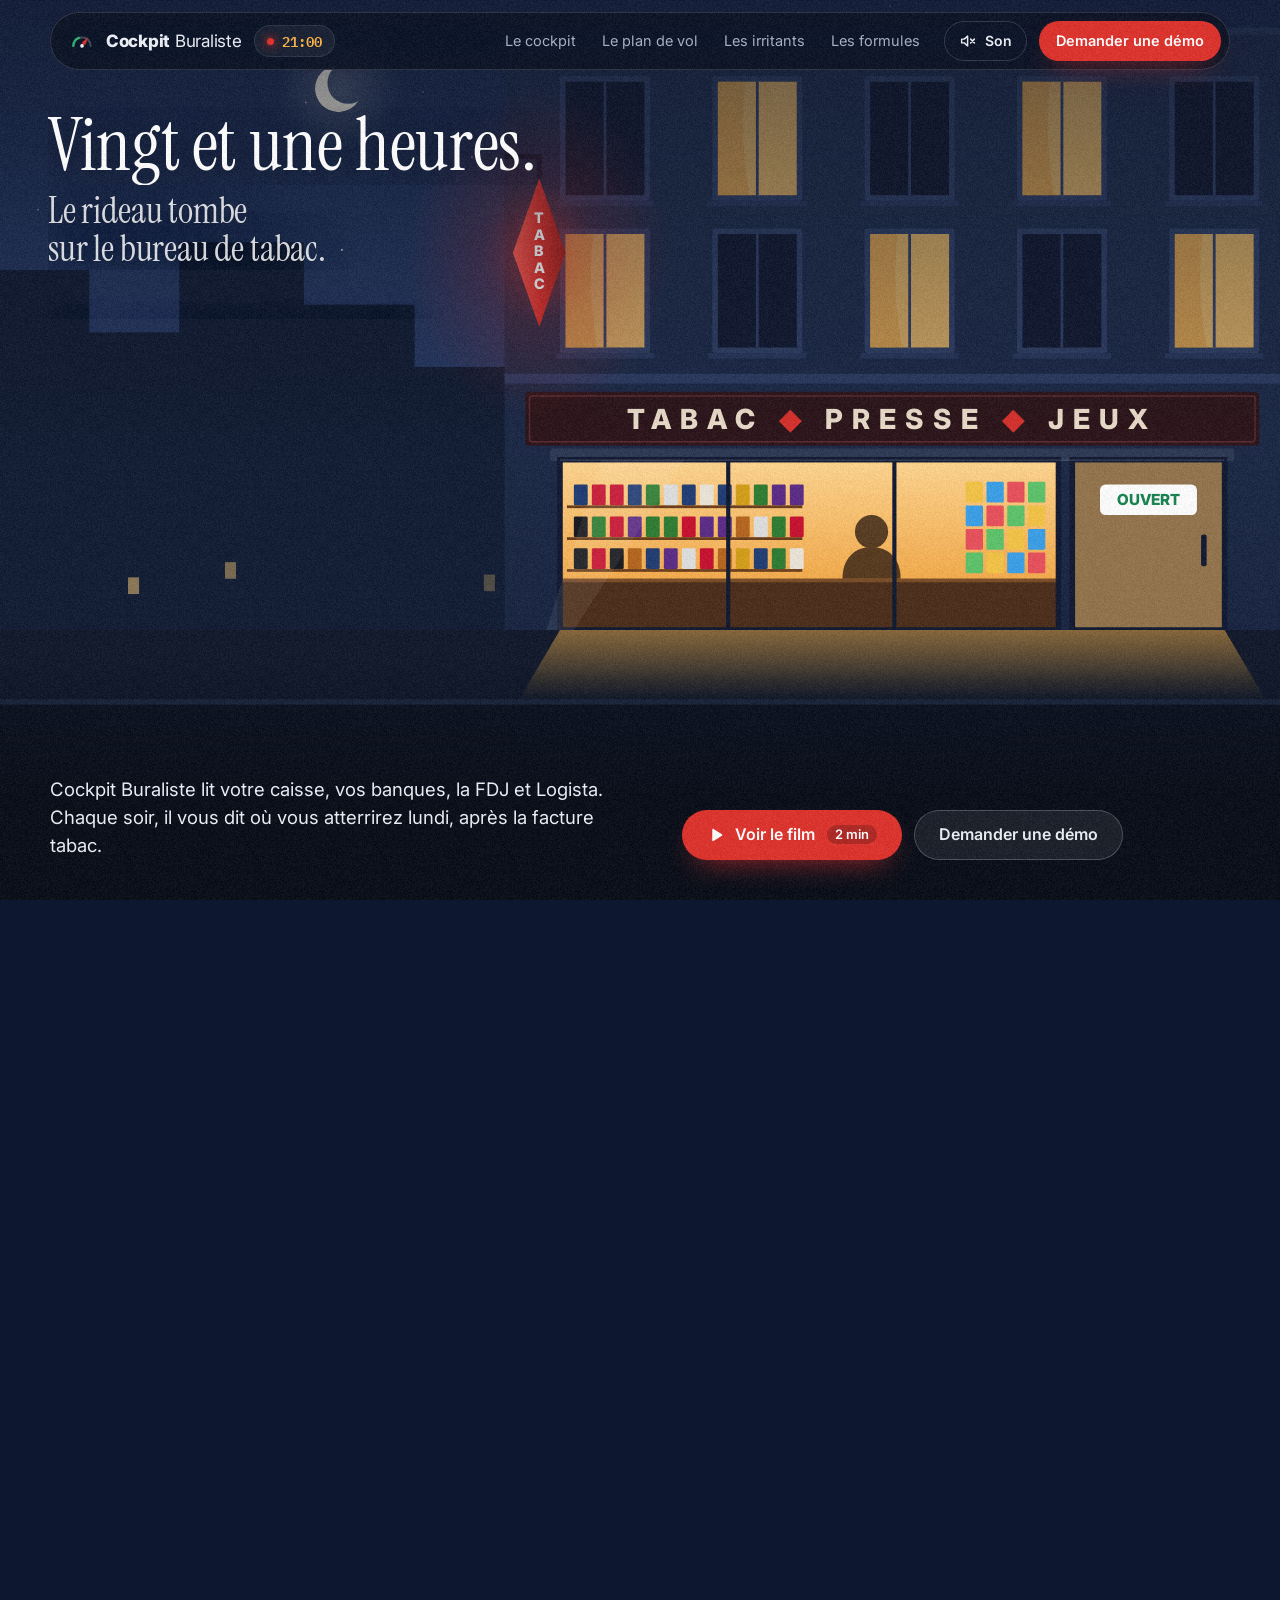
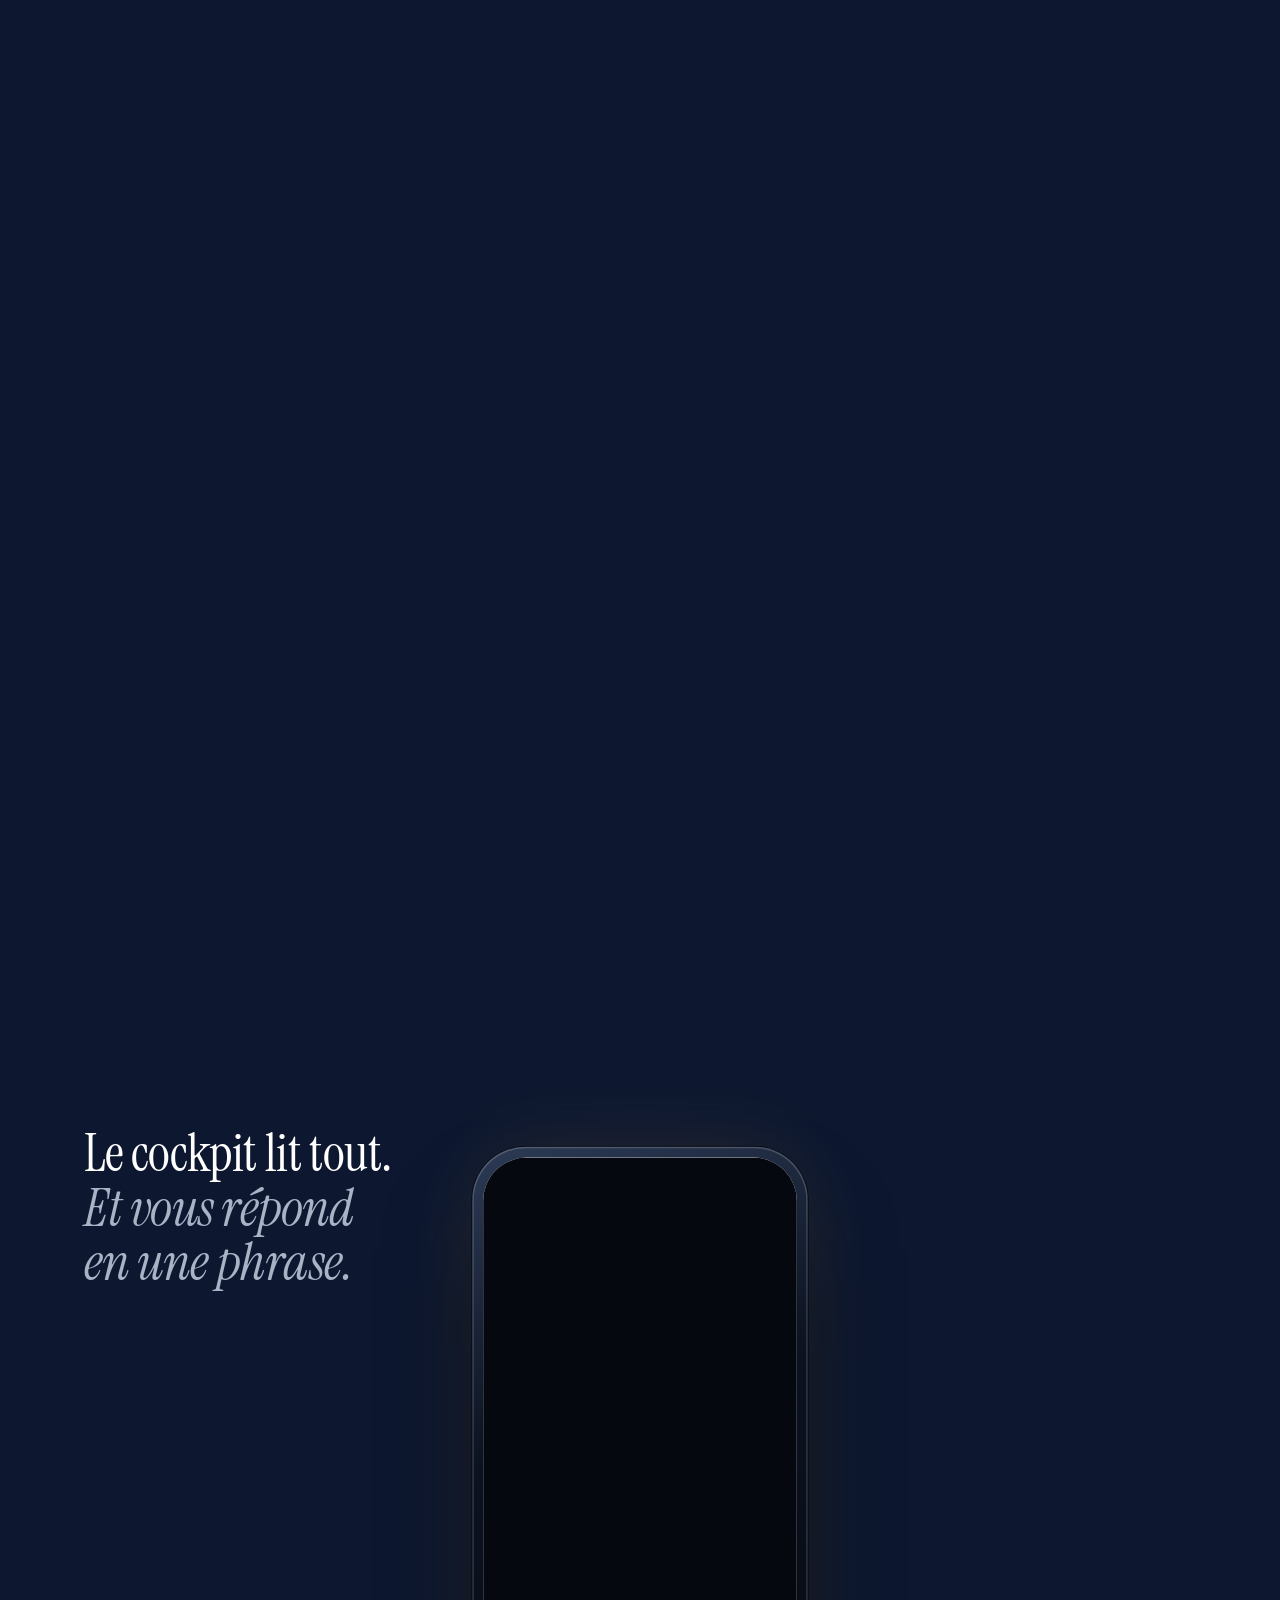
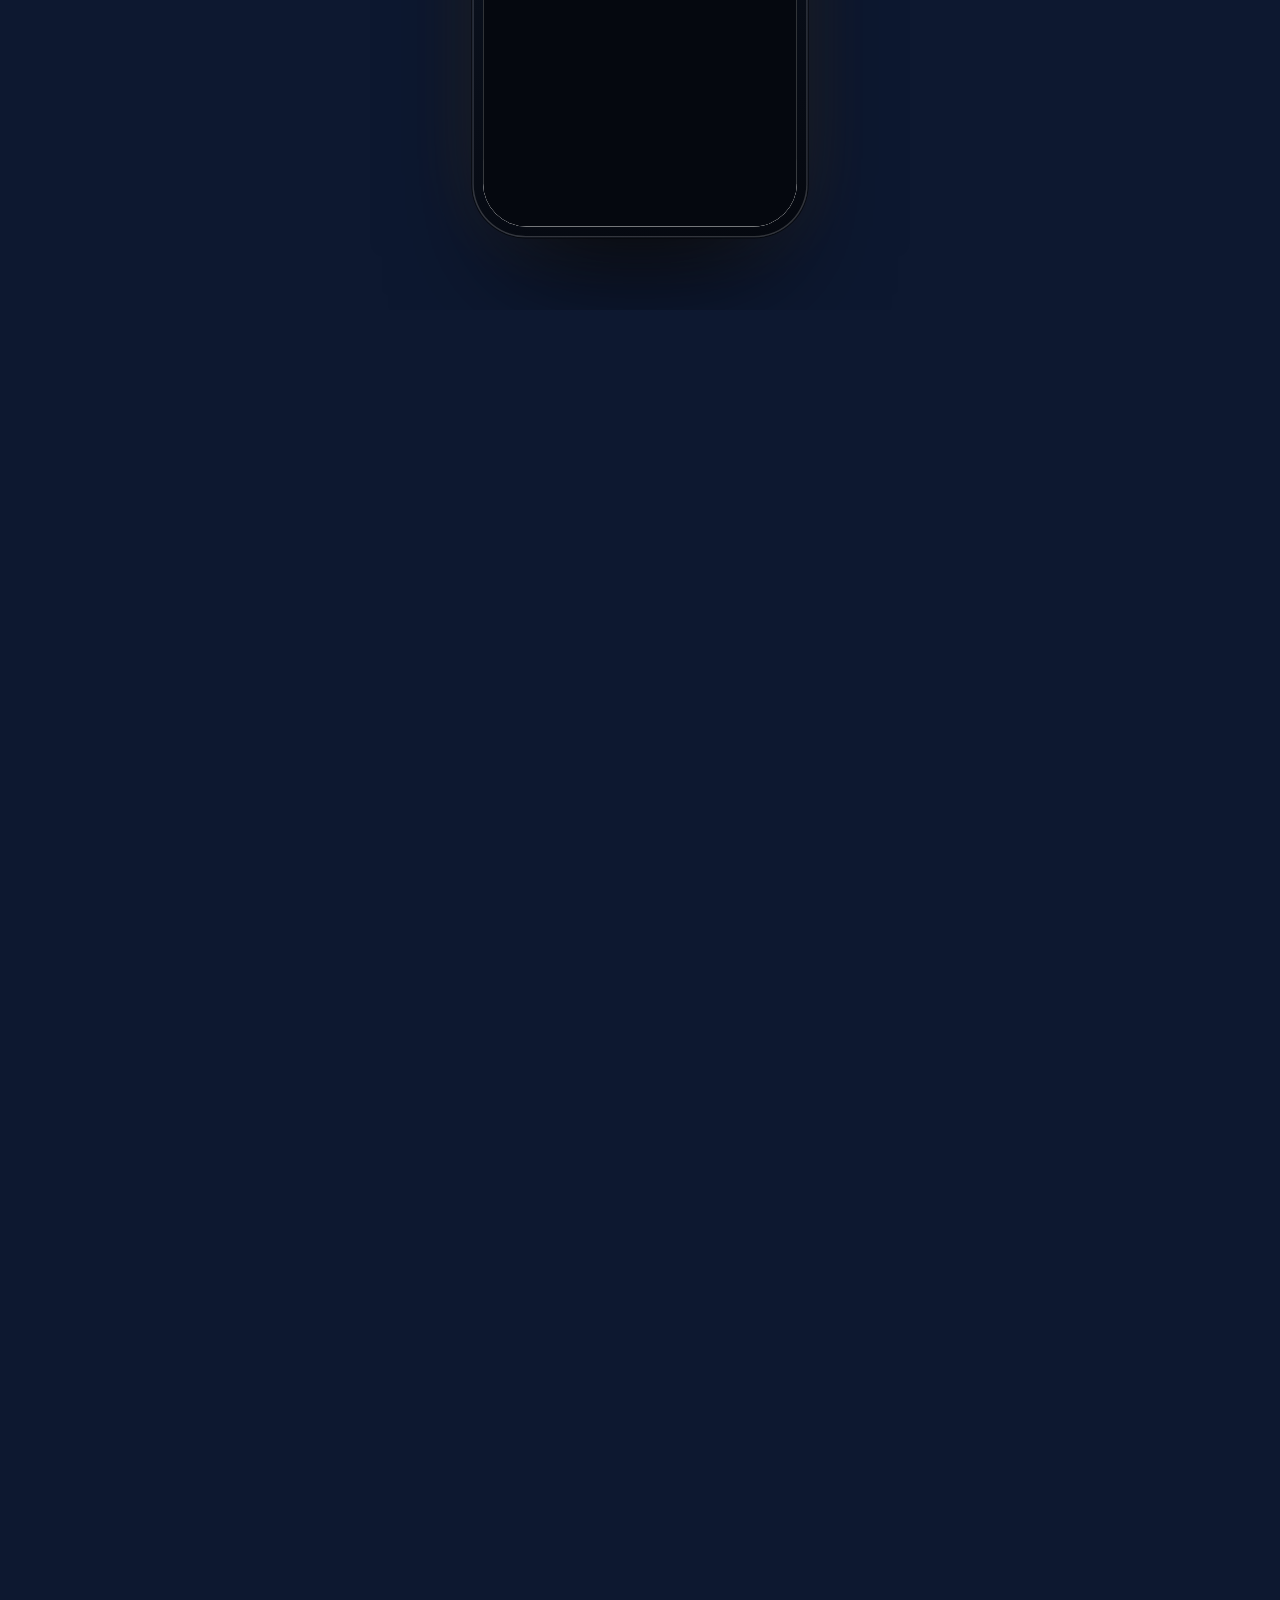
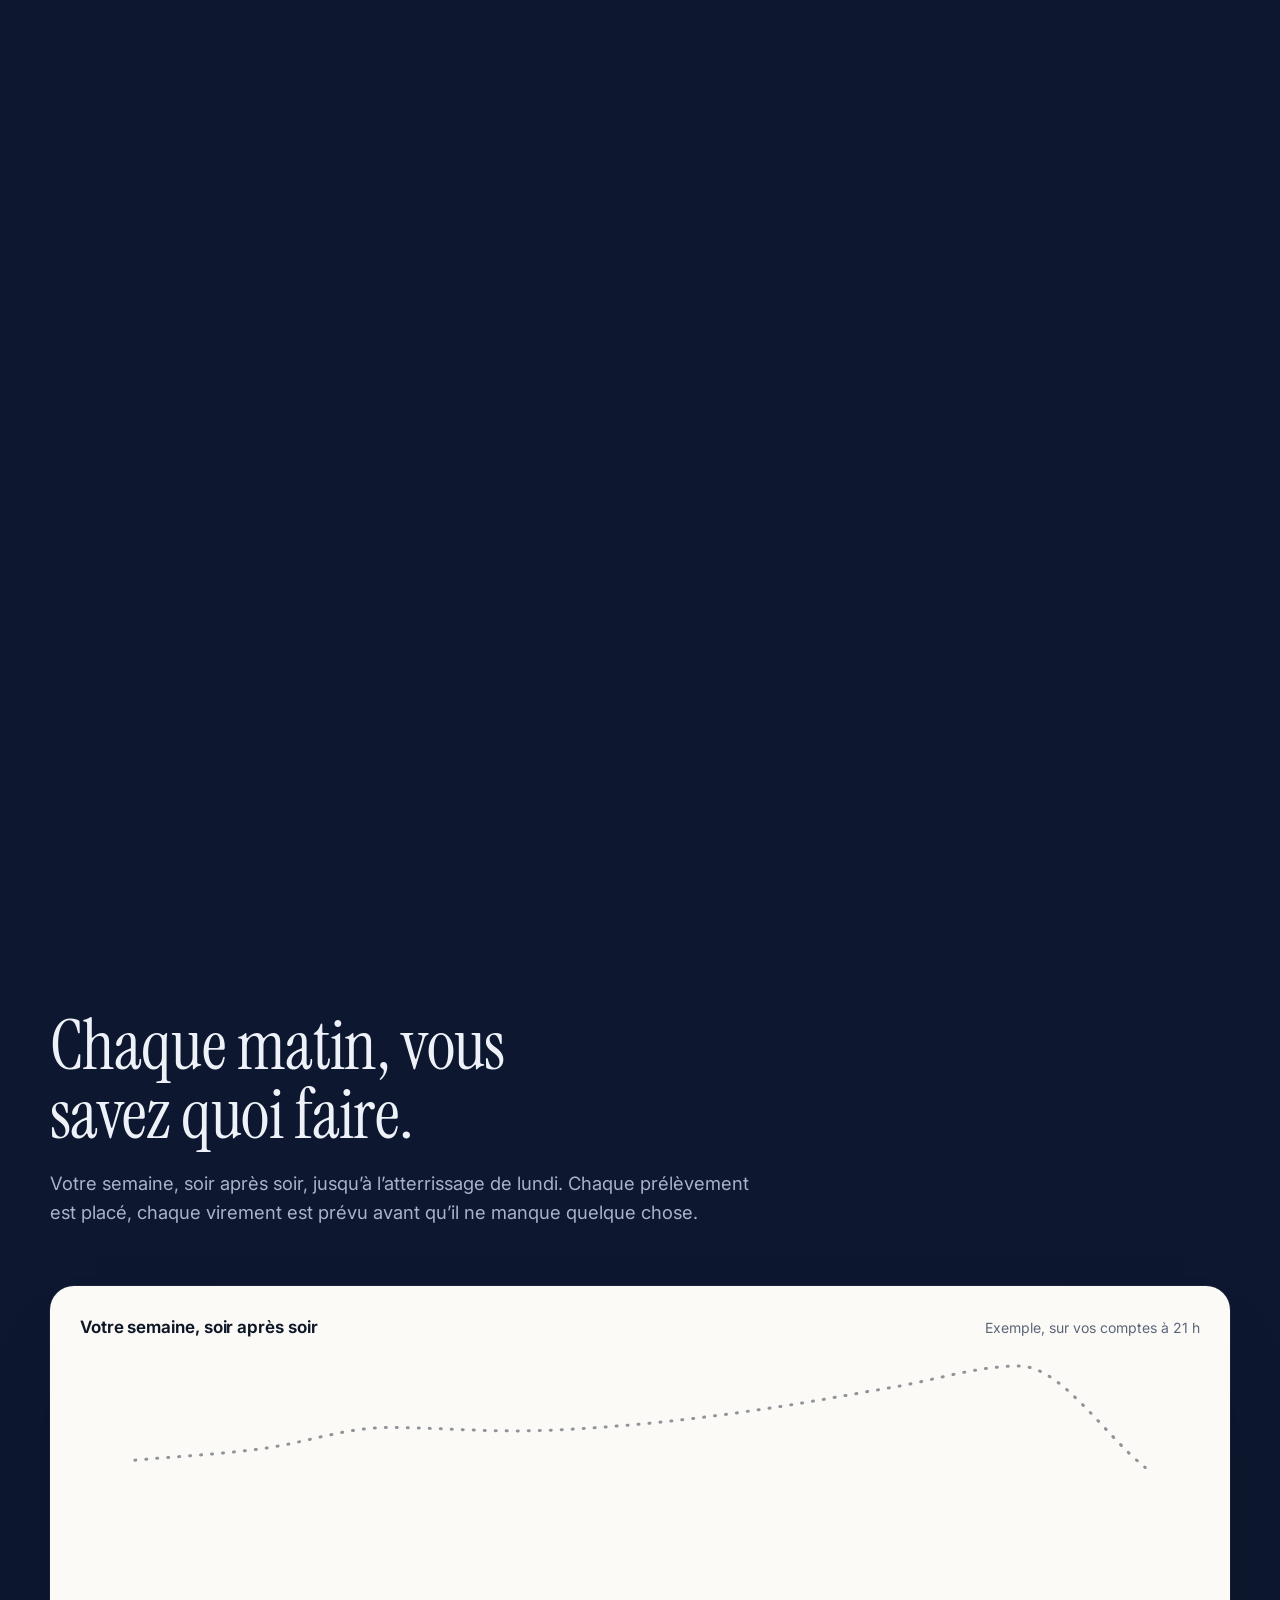
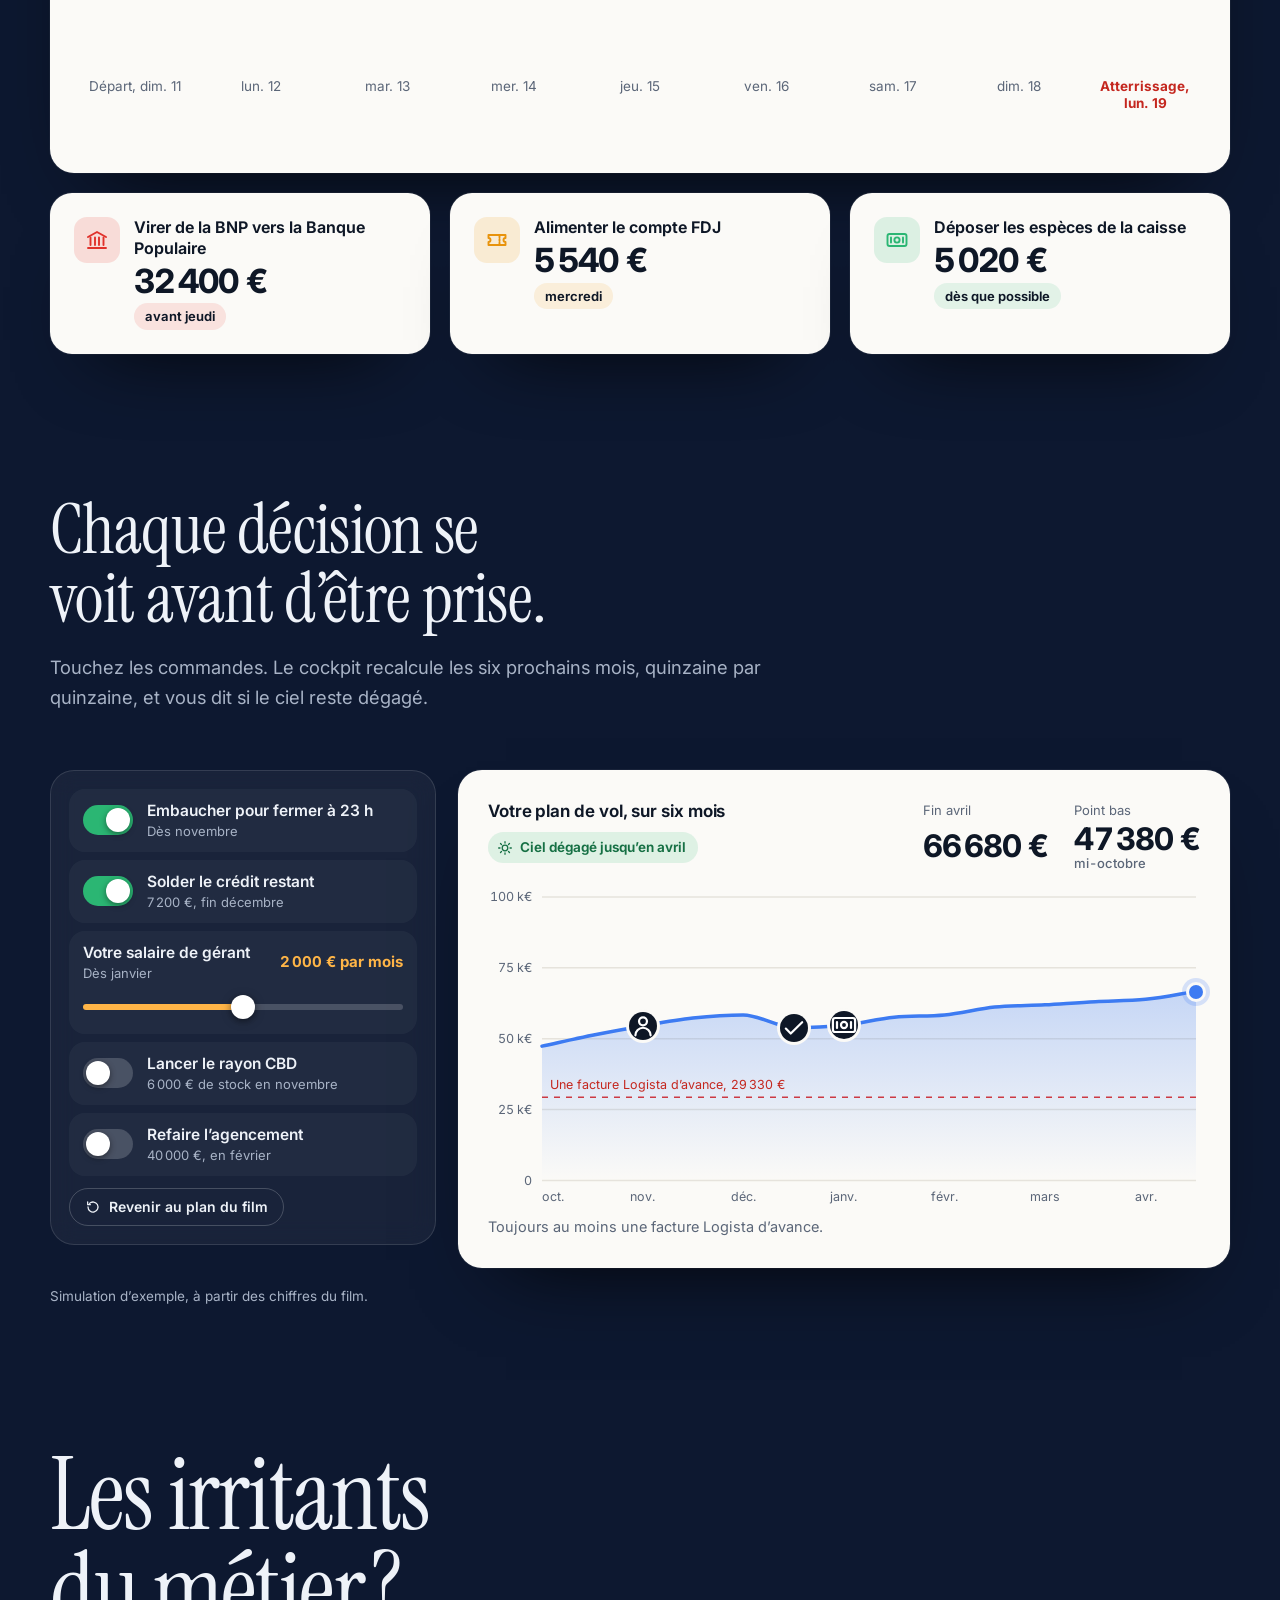
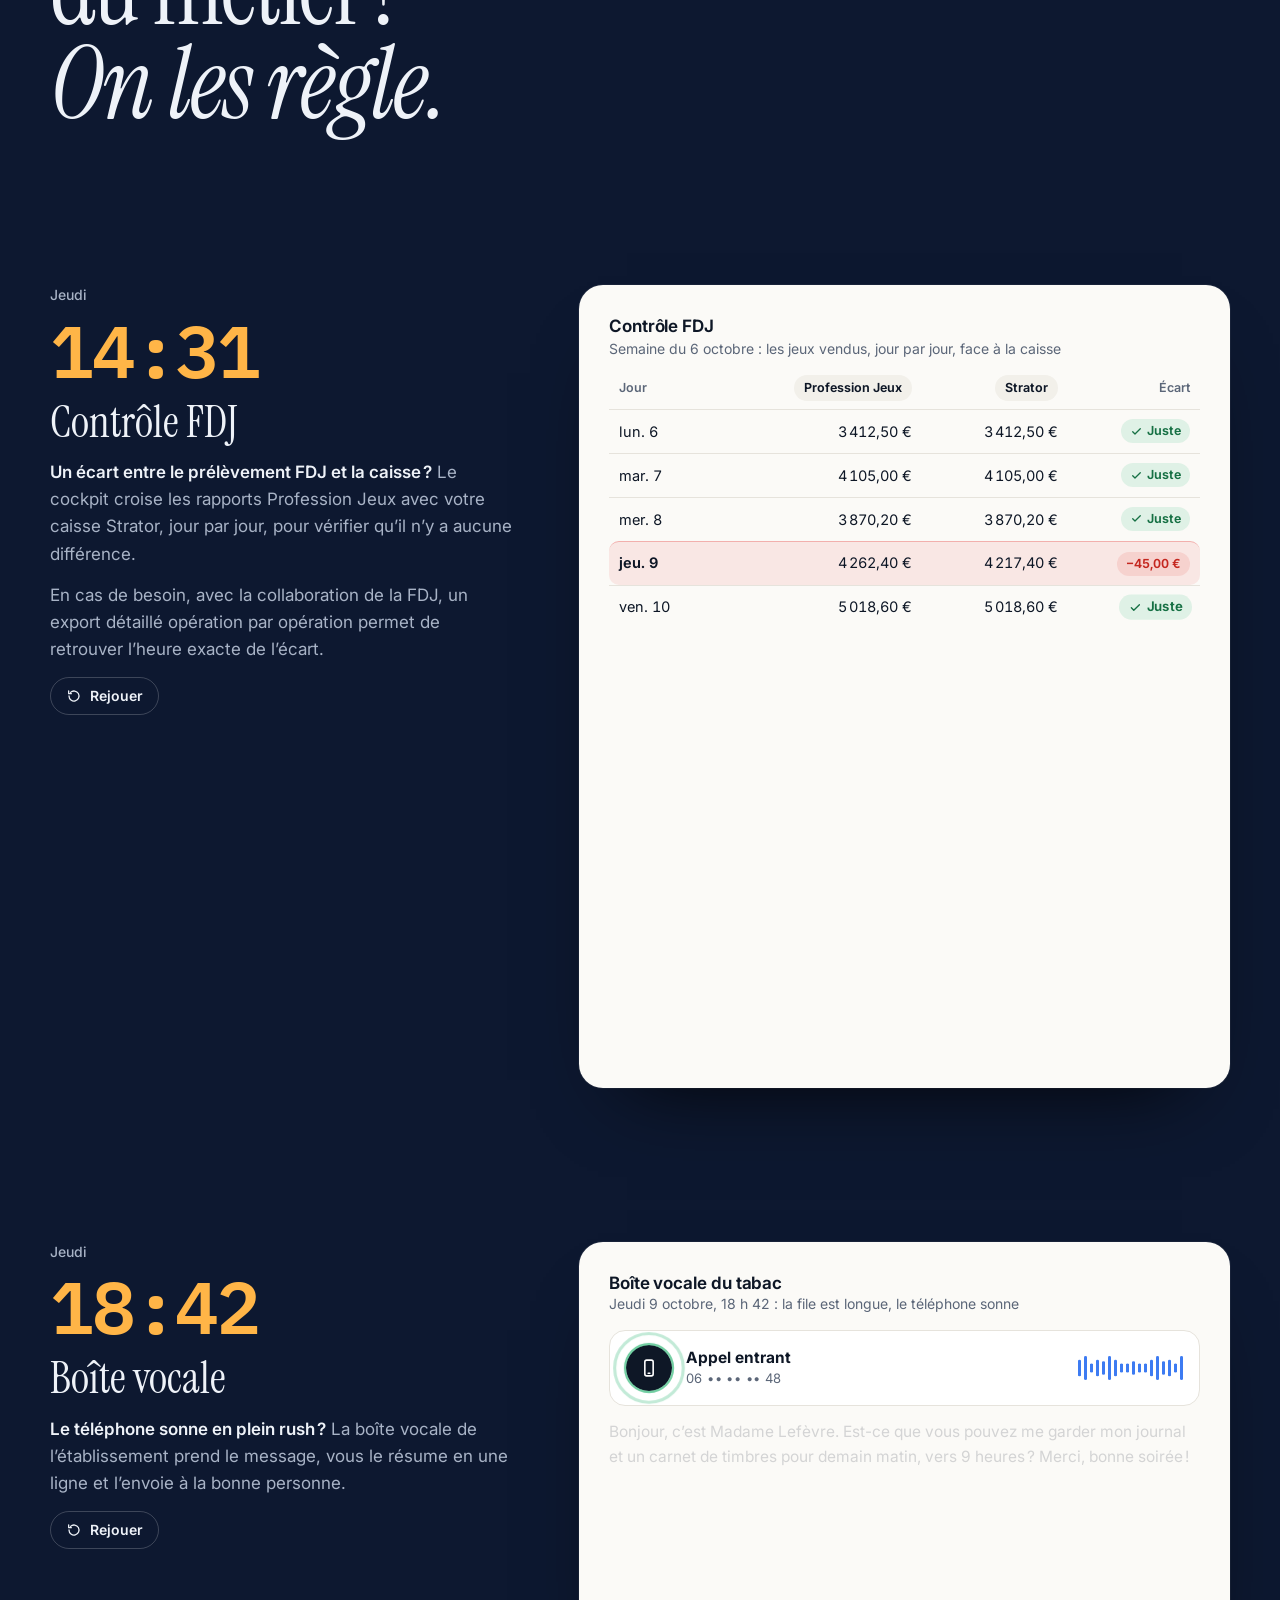
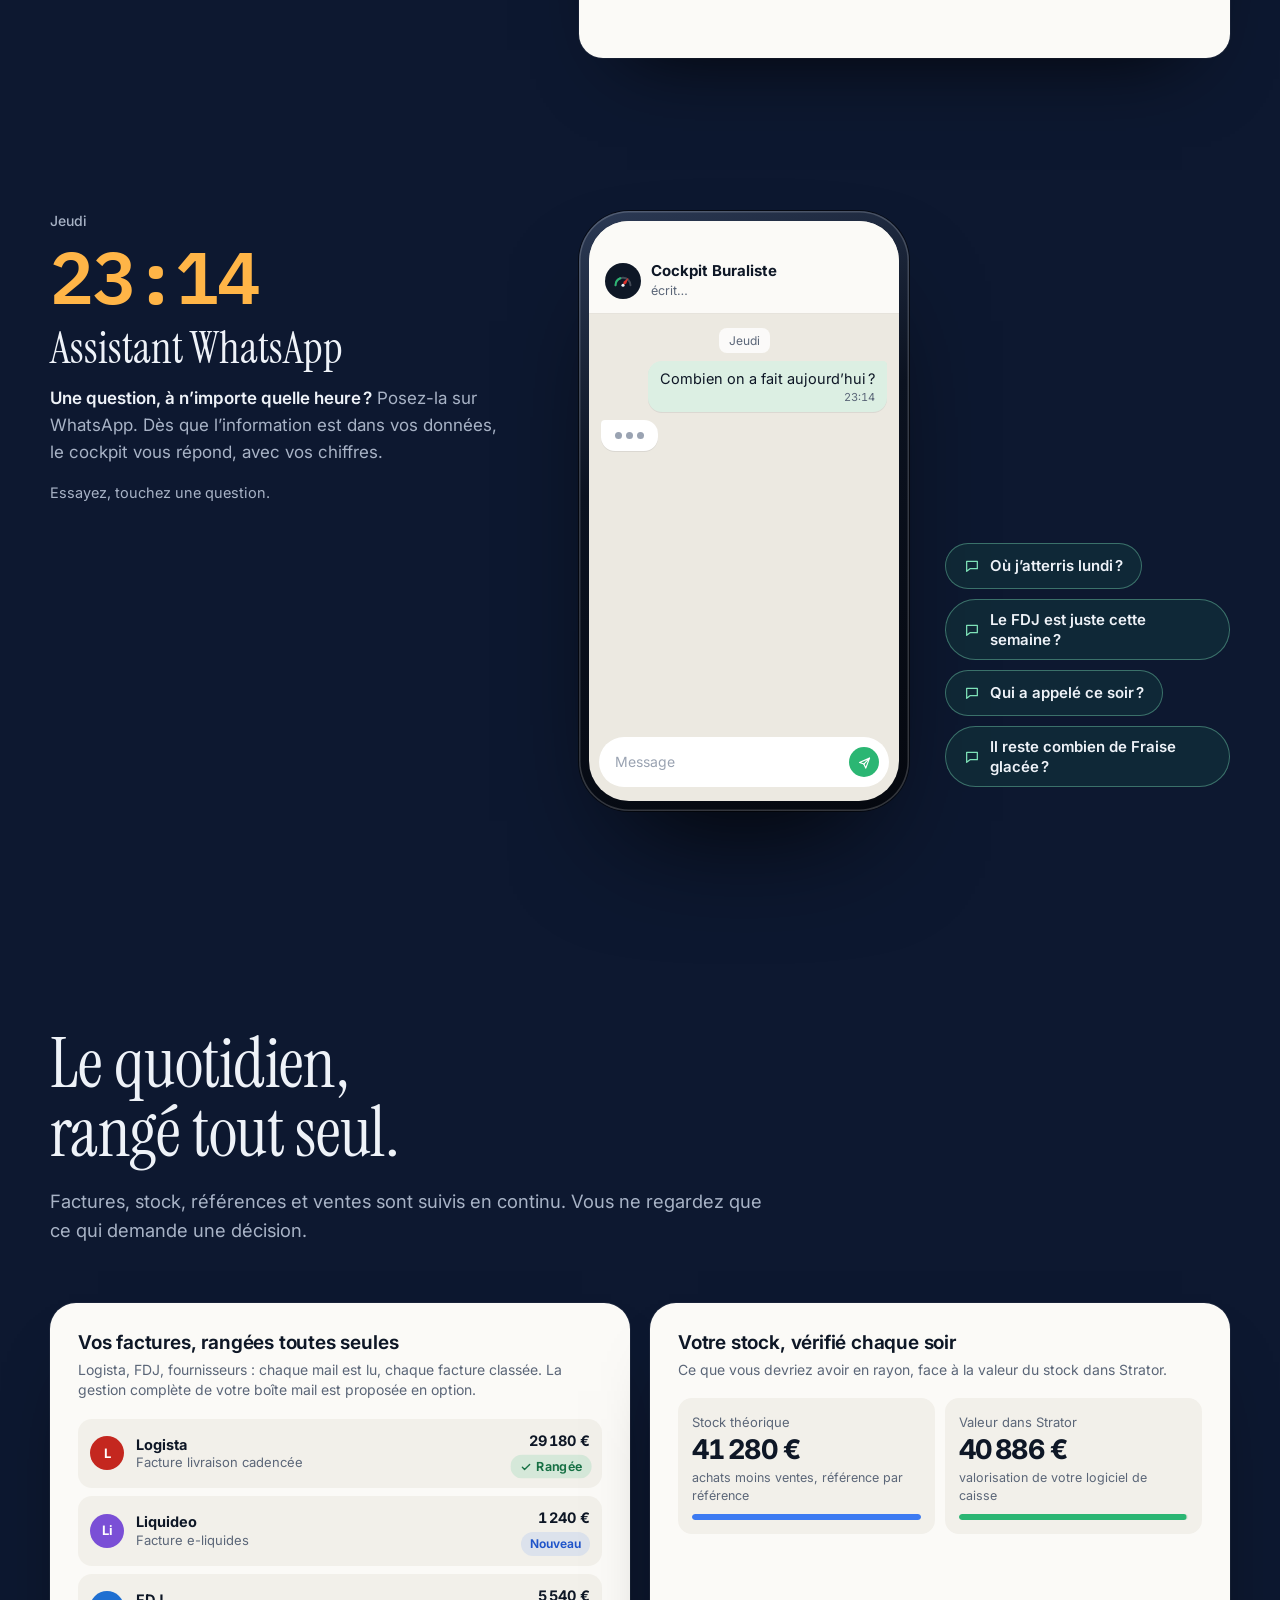
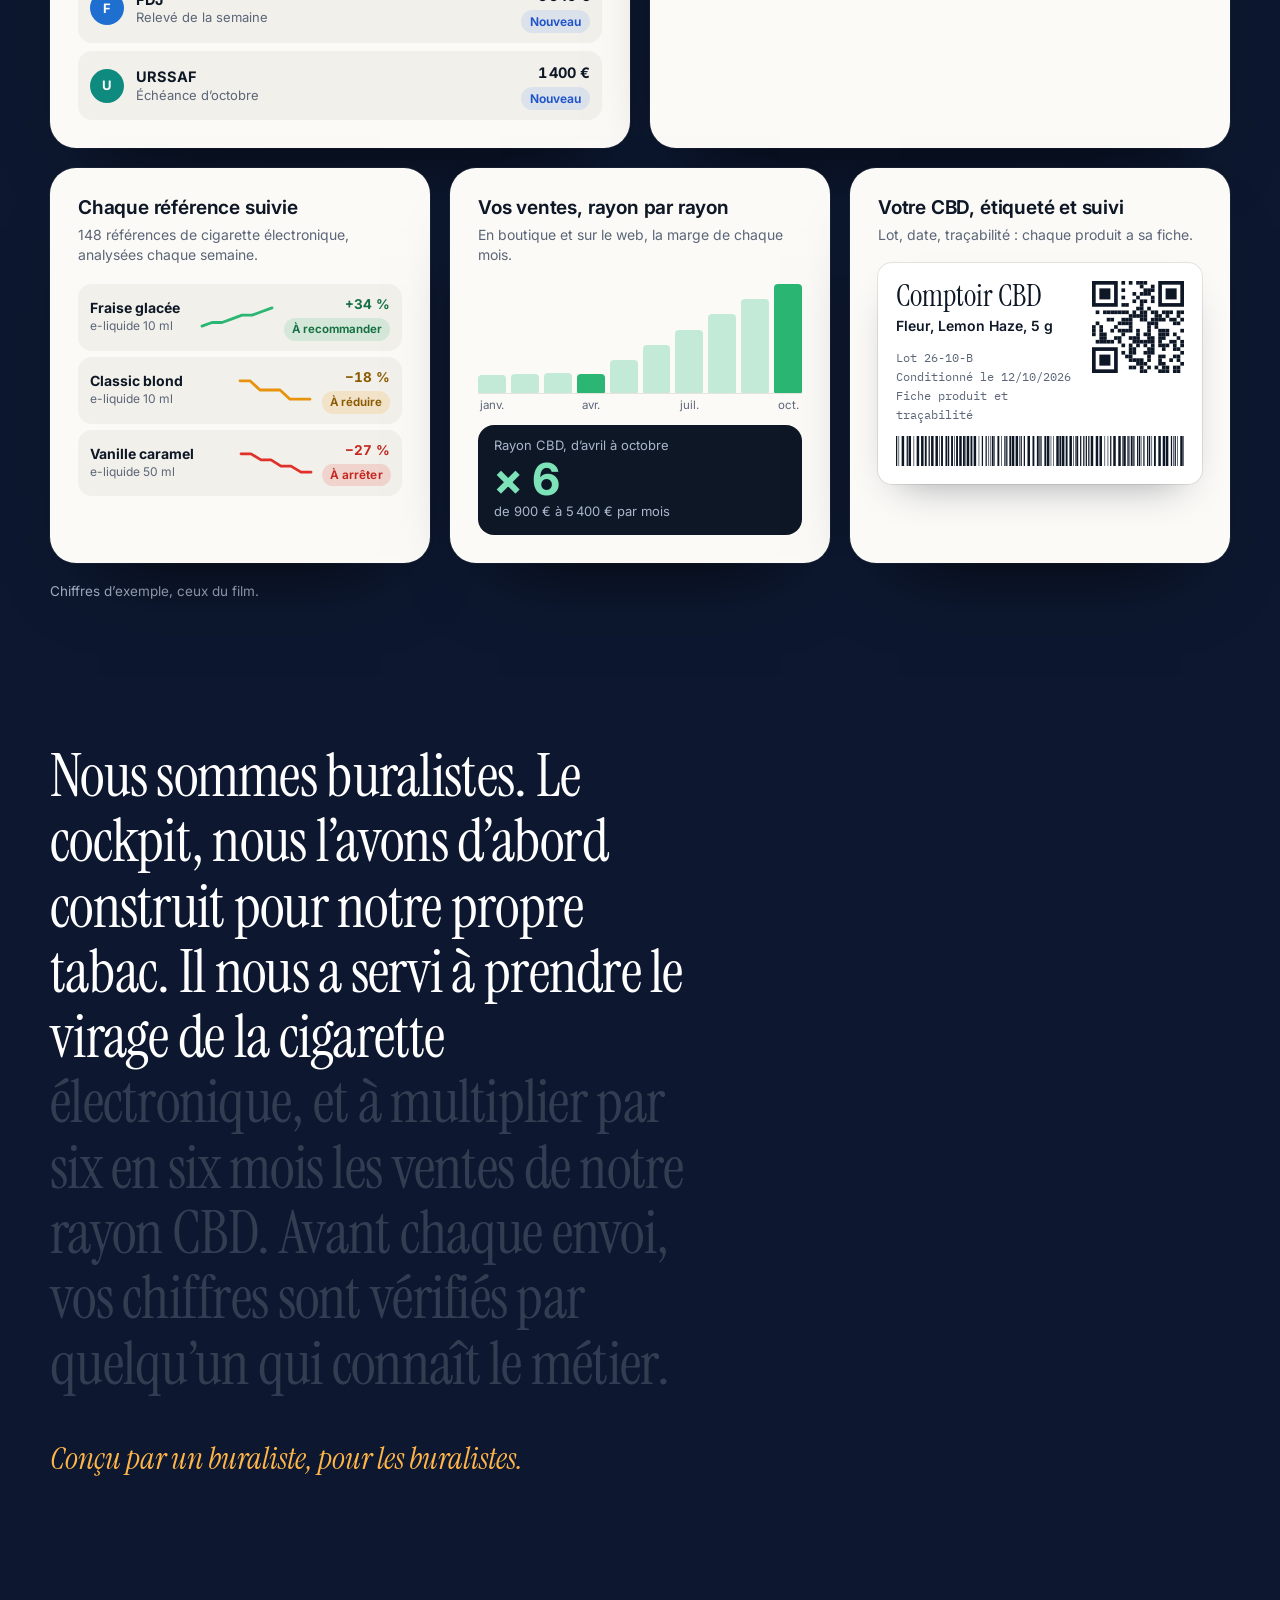
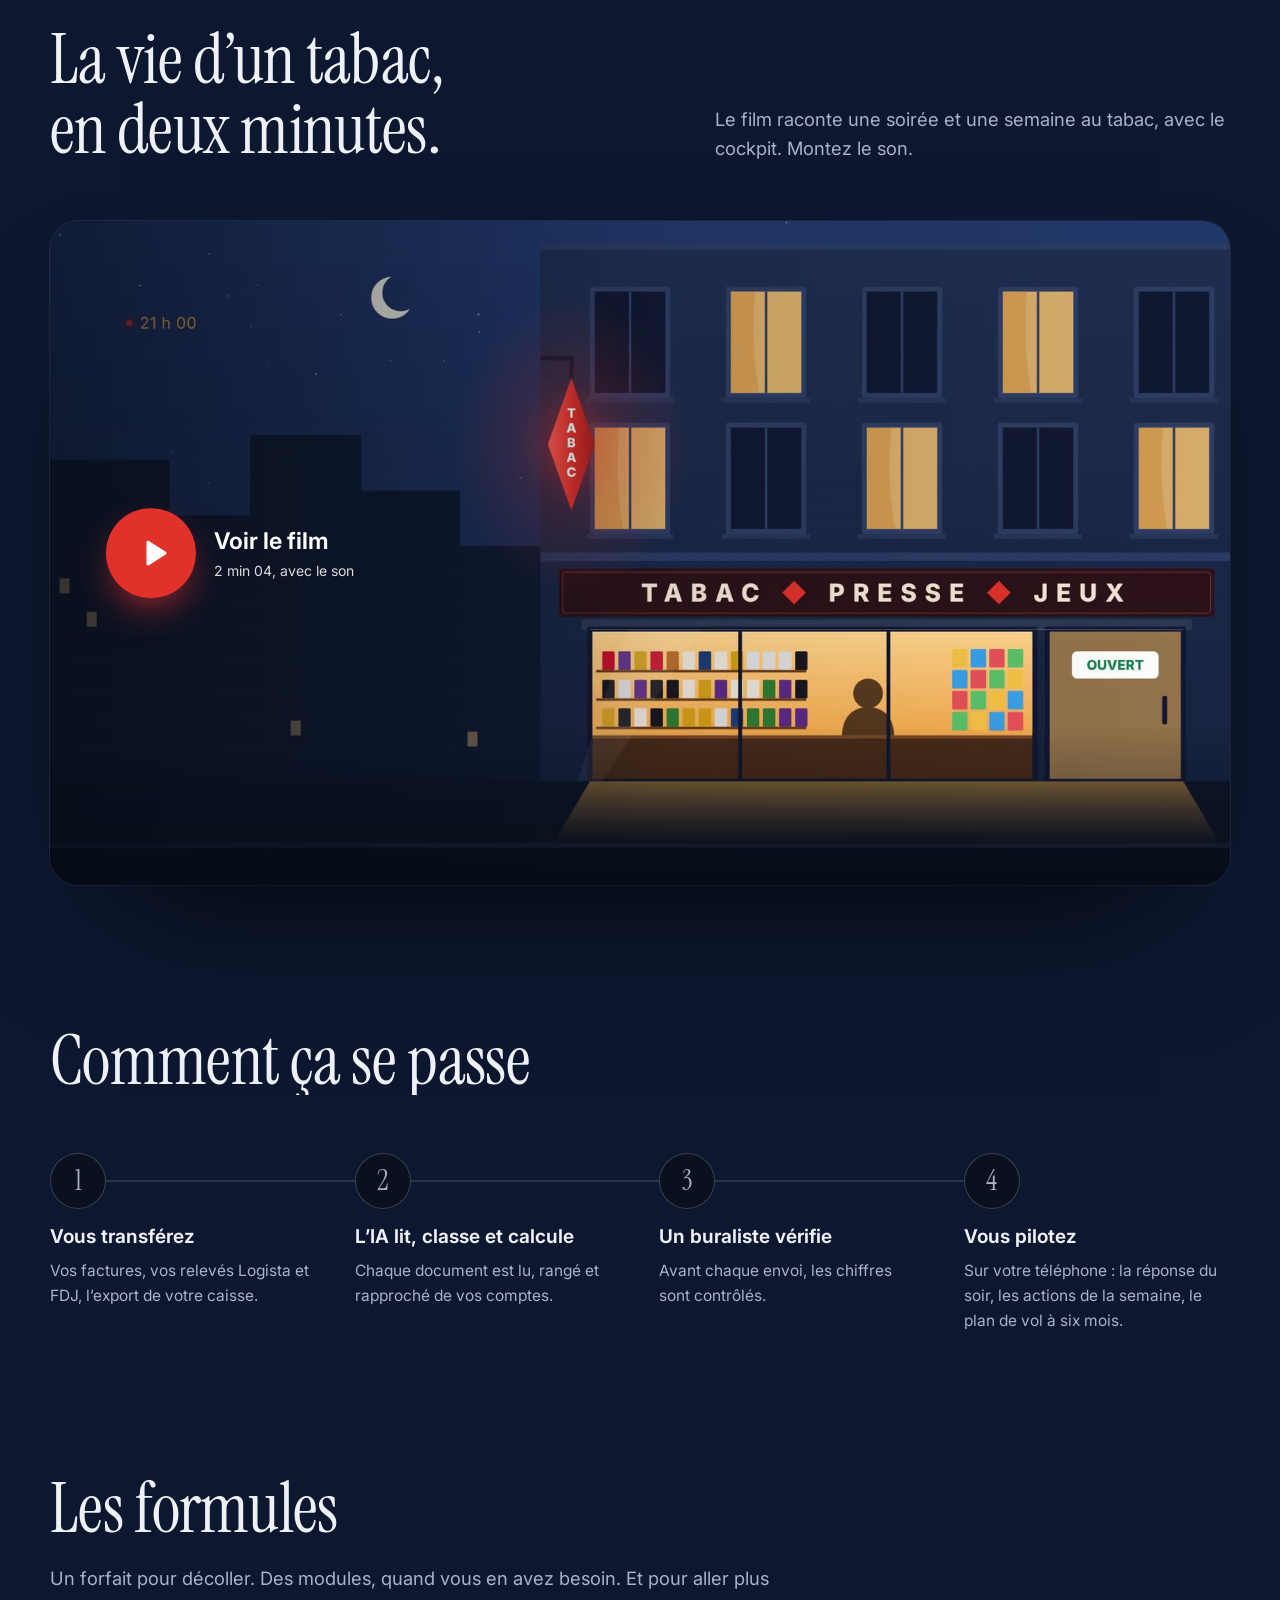
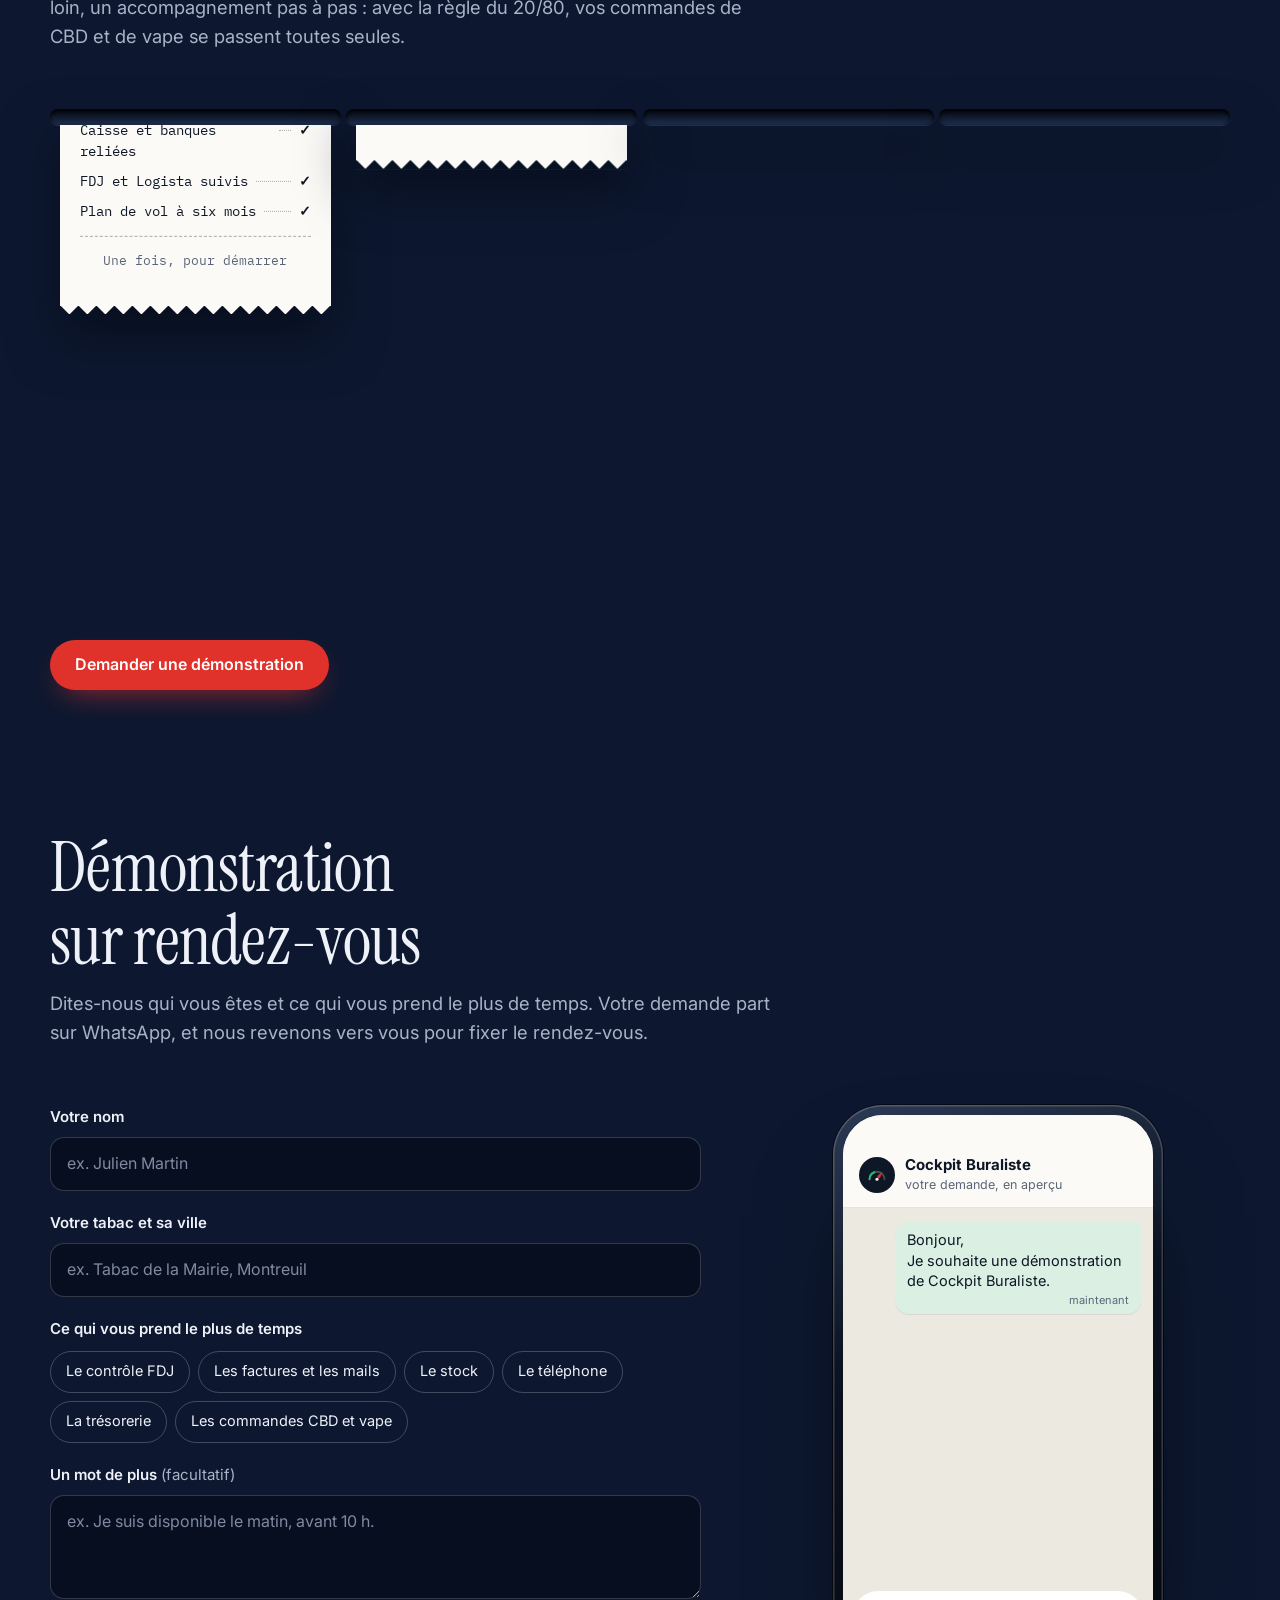
==== index.html @ 651e4d8f "Mise en ligne du site Cockpit Buraliste sur cockpit-buraliste.fr Site statique : page d'accueil, men" ====
<!doctype html>
<html lang="fr">
<head>
<meta charset="utf-8">
<meta name="viewport" content="width=device-width,initial-scale=1,viewport-fit=cover">
<title>Cockpit Buraliste, le copilote de gestion des buralistes</title>
<meta name="description" content="Trésorerie, contrôle FDJ, stock Strator, boîte vocale, assistant WhatsApp : Cockpit Buraliste lit votre caisse, vos banques, la FDJ et Logista, et vous dit chaque soir où vous atterrirez lundi. Conçu par un buraliste, pour les buralistes.">
<link rel="canonical" href="https://cockpit-buraliste.fr/">
<meta name="theme-color" content="#0d1830">
<meta name="color-scheme" content="dark">
<link rel="icon" href="favicon.svg" type="image/svg+xml">
<link rel="icon" href="favicon-32.png" sizes="32x32" type="image/png">
<link rel="apple-touch-icon" href="apple-touch-icon.png">
<link rel="manifest" href="site.webmanifest">
<link rel="preload" href="polices/instrument-serif-latin-400-normal.woff2" as="font" type="font/woff2" crossorigin>
<link rel="preload" href="polices/inter-latin-opsz-normal.woff2" as="font" type="font/woff2" crossorigin>
<link rel="stylesheet" href="styles.css">
<meta property="og:type" content="website">
<meta property="og:locale" content="fr_FR">
<meta property="og:site_name" content="Cockpit Buraliste">
<meta property="og:title" content="Cockpit Buraliste : est-ce que ça passe ?">
<meta property="og:description" content="Chaque soir, la réponse en une phrase. Le copilote de gestion conçu par un buraliste, pour les buralistes.">
<meta property="og:url" content="https://cockpit-buraliste.fr/">
<meta property="og:image" content="https://cockpit-buraliste.fr/partage.jpg">
<meta property="og:image:width" content="1200">
<meta property="og:image:height" content="630">
<meta property="og:image:alt" content="La devanture d’un tabac la nuit, l’enseigne allumée, et la question : est-ce que ça passe ?">
<meta name="twitter:card" content="summary_large_image">
</head>
<body>
<script>(function(){try{if(!window.matchMedia('(prefers-reduced-motion: reduce)').matches){document.documentElement.classList.add('anim')}}catch(e){}})();</script>
<div class="fond" id="fond" aria-hidden="true"></div>
<div class="grain" aria-hidden="true"></div>
<div class="progression" aria-hidden="true"><i id="progression"></i></div>
<a class="evitement" href="#cockpit">Aller au contenu</a>

<header class="tete">
  <div class="pilule">
    <a class="marque" href="#haut" aria-label="Cockpit Buraliste, retour en haut de page"><svg class="jauge" viewBox="0 0 40 40" aria-hidden="true"><path class="arc-fond" d="M8.5 26.5a11.5 11.5 0 0 1 23 0"/><path class="arc-vert" d="M8.5 26.5a11.5 11.5 0 0 1 7.4-10.75"/><path class="aiguille" d="M20 12.2l2.5 9.3-2.5 5-2.5-5z" transform="rotate(36 20 26.5)"/><circle class="moyeu" cx="20" cy="26.5" r="2.4"/></svg><span><b>Cockpit</b> Buraliste</span></a>
    <span class="horloge" aria-hidden="true"><i></i><span class="horloge-h" id="horloge">21:00</span></span>
    <nav class="nav" aria-label="Sections du site">
      <a href="#cockpit">Le cockpit</a>
      <a href="#plan-de-vol">Le plan de vol</a>
      <a href="#irritants">Les irritants</a>
      <a href="#formules">Les formules</a>
    </nav>
    <button class="son" id="son" type="button" aria-pressed="false" aria-label="Activer le son"><span class="hp" aria-hidden="true"><svg class="ic" viewBox="0 0 24 24" aria-hidden="true"><path d="M3.5 9.5h3.5l4.5-4v13l-4.5-4H3.5z"/><path d="M15.5 9.5l5 5M20.5 9.5l-5 5"/></svg></span><span class="eq" aria-hidden="true"><i></i><i></i><i></i><i></i></span><span class="son-txt">Son</span></button>
    <a class="bouton bouton-plein bouton-petit" href="#demo"><span class="cta-long">Demander une démo</span><span class="cta-court" aria-hidden="true">Démo</span></a>
  </div>
</header>

<main id="contenu">
  <h1 class="vh">Cockpit Buraliste, le copilote de gestion conçu par un buraliste, pour les buralistes</h1>

  <!-- 21 h 00 : le rideau tombe -->
  <section class="scene" id="haut" data-heure="21:00" data-ciel="nuit" aria-label="Vingt et une heures, le rideau tombe sur le bureau de tabac">
    <div class="scene-cadre">
      <svg class="decor" id="decor" viewBox="0 0 1920 1080" preserveAspectRatio="xMidYMax slice" aria-hidden="true" focusable="false">
<defs>
<linearGradient id="g-ciel" gradientUnits="userSpaceOnUse" x1="0" y1="-1250" x2="0" y2="1080"><stop offset="0" stop-color="#070f22"/><stop offset=".56" stop-color="#1a2b52"/><stop offset="1" stop-color="#2f4270"/></linearGradient>
<linearGradient id="g-vitrine" x1="0" y1="0" x2="0" y2="1"><stop offset="0" stop-color="#ffd690"/><stop offset="1" stop-color="#f29a2e"/></linearGradient>
<radialGradient id="g-halo"><stop offset="0" stop-color="#ff3b30" stop-opacity=".85"/><stop offset=".42" stop-color="#e0312b" stop-opacity=".3"/><stop offset="1" stop-color="#e0312b" stop-opacity="0"/></radialGradient>
<radialGradient id="g-lune"><stop offset="0" stop-color="#f3efe2" stop-opacity=".22"/><stop offset="1" stop-color="#f3efe2" stop-opacity="0"/></radialGradient>
<linearGradient id="g-carotte" x1="0" y1="0" x2="1" y2="0"><stop offset="0" stop-color="#ff5d51"/><stop offset=".5" stop-color="#e0312b"/><stop offset="1" stop-color="#a51f1a"/></linearGradient>
<linearGradient id="g-facade" x1="0" y1="0" x2="0" y2="1"><stop offset="0" stop-color="#1f2d4e"/><stop offset="1" stop-color="#172340"/></linearGradient>
<pattern id="g-lames" width="40" height="14" patternUnits="userSpaceOnUse"><rect width="40" height="14" fill="#8a95a7"/><rect width="40" height="2" fill="#b0bac9"/><rect y="11" width="40" height="3" fill="#69738a"/></pattern>
<linearGradient id="g-reflet" x1="0" y1="0" x2="0" y2="1"><stop offset="0" stop-color="#ffb547" stop-opacity=".5"/><stop offset="1" stop-color="#ffb547" stop-opacity="0"/></linearGradient>
<clipPath id="clip-baie"><rect x="880" y="664" width="960" height="246"/></clipPath>
<mask id="m-lune"><circle r="34" fill="#fff"/><circle cx="14" cy="-8" r="30" fill="#000"/></mask>
</defs>
<g id="cam">
<rect x="-600" y="-1250" width="3120" height="2600" fill="url(#g-ciel)"/>
<g class="etoiles" fill="#fff"><circle class="scintille" cx="410" cy="-912" r="1.31" style="animation-delay:-1.71s"/><circle cx="541" cy="-1058" r="1.11" opacity="0.27"/><circle cx="753" cy="-1040" r="0.53" opacity="0.46"/><circle cx="1980" cy="-954" r="0.71" opacity="0.56"/><circle cx="2357" cy="-238" r="0.96" opacity="0.74"/><circle cx="-455" cy="206" r="0.81" opacity="0.32"/><circle class="scintille" cx="-232" cy="-663" r="1.54" style="animation-delay:-1.86s"/><circle cx="1393" cy="-562" r="1.17" opacity="0.28"/><circle cx="-414" cy="-825" r="1.35" opacity="0.46"/><circle cx="380" cy="-225" r="1.03" opacity="0.40"/><circle cx="1878" cy="-46" r="0.74" opacity="0.54"/><circle class="scintille" cx="1676" cy="-695" r="1.77" style="animation-delay:-1.34s"/><circle cx="1762" cy="-910" r="1.08" opacity="0.27"/><circle cx="379" cy="-51" r="1.23" opacity="0.54"/><circle class="scintille" cx="2347" cy="-401" r="1.33" style="animation-delay:-2.24s"/><circle cx="1964" cy="-700" r="0.94" opacity="0.58"/><circle cx="-530" cy="-421" r="0.64" opacity="0.31"/><circle cx="-416" cy="64" r="0.58" opacity="0.37"/><circle cx="620" cy="227" r="0.51" opacity="0.47"/><circle cx="1956" cy="215" r="0.79" opacity="0.46"/><circle cx="519" cy="247" r="1.74" opacity="0.33"/><circle cx="-50" cy="-784" r="0.73" opacity="0.49"/><circle cx="1238" cy="-735" r="0.41" opacity="0.46"/><circle cx="552" cy="-255" r="1.73" opacity="0.60"/><circle class="scintille" cx="1008" cy="-174" r="1.35" style="animation-delay:-2.88s"/><circle cx="1889" cy="-530" r="0.96" opacity="0.30"/><circle cx="1379" cy="-1052" r="0.49" opacity="0.35"/><circle cx="-94" cy="-613" r="0.47" opacity="0.25"/><circle cx="-128" cy="-990" r="0.91" opacity="0.26"/><circle class="scintille" cx="2128" cy="-180" r="0.61" style="animation-delay:-1.11s"/><circle cx="536" cy="-956" r="1.59" opacity="0.75"/><circle cx="854" cy="-386" r="0.52" opacity="0.30"/><circle cx="469" cy="-732" r="1.56" opacity="0.33"/><circle cx="1048" cy="-918" r="1.16" opacity="0.26"/><circle cx="2094" cy="-50" r="0.77" opacity="0.43"/><circle cx="-79" cy="70" r="1.15" opacity="0.64"/><circle cx="429" cy="-798" r="1.54" opacity="0.74"/><circle cx="2060" cy="124" r="1.55" opacity="0.62"/><circle cx="107" cy="-332" r="0.90" opacity="0.26"/><circle class="scintille" cx="-513" cy="-709" r="0.76" style="animation-delay:-3.06s"/><circle cx="538" cy="-802" r="0.72" opacity="0.35"/><circle cx="38" cy="-164" r="1.66" opacity="0.67"/><circle cx="896" cy="-118" r="1.52" opacity="0.29"/><circle cx="891" cy="-868" r="1.50" opacity="0.42"/><circle cx="635" cy="-516" r="1.73" opacity="0.61"/><circle cx="-70" cy="-949" r="0.61" opacity="0.70"/><circle class="scintille" cx="1916" cy="-919" r="1.56" style="animation-delay:-2.10s"/><circle cx="493" cy="-283" r="0.58" opacity="0.26"/><circle cx="2429" cy="-124" r="1.14" opacity="0.72"/><circle cx="753" cy="227" r="1.56" opacity="0.36"/><circle cx="186" cy="-687" r="0.74" opacity="0.54"/><circle cx="209" cy="-488" r="0.58" opacity="0.71"/><circle class="scintille" cx="504" cy="-426" r="1.22" style="animation-delay:-1.35s"/><circle cx="2263" cy="-357" r="1.14" opacity="0.51"/><circle cx="-542" cy="-455" r="0.66" opacity="0.25"/><circle cx="1893" cy="-878" r="1.06" opacity="0.61"/><circle cx="1136" cy="-635" r="1.13" opacity="0.53"/><circle cx="1847" cy="-982" r="1.18" opacity="0.37"/><circle class="scintille" cx="264" cy="70" r="1.11" style="animation-delay:-2.43s"/><circle cx="2247" cy="-450" r="1.26" opacity="0.50"/><circle cx="998" cy="-55" r="1.03" opacity="0.52"/><circle cx="2340" cy="-740" r="1.18" opacity="0.72"/><circle class="scintille" cx="2021" cy="-933" r="0.57" style="animation-delay:-0.23s"/><circle cx="151" cy="-1034" r="1.34" opacity="0.64"/><circle cx="2199" cy="-906" r="1.40" opacity="0.58"/><circle cx="-154" cy="245" r="1.75" opacity="0.36"/><circle cx="2372" cy="-521" r="1.08" opacity="0.74"/><circle cx="1997" cy="-895" r="1.00" opacity="0.51"/><circle class="scintille" cx="458" cy="-841" r="0.85" style="animation-delay:-0.06s"/><circle cx="1129" cy="-454" r="0.43" opacity="0.42"/><circle cx="1347" cy="-341" r="0.49" opacity="0.74"/><circle cx="-273" cy="-730" r="0.46" opacity="0.64"/><circle cx="244" cy="-945" r="0.99" opacity="0.71"/><circle class="scintille" cx="1955" cy="-741" r="0.61" style="animation-delay:-1.83s"/><circle cx="1585" cy="-1009" r="0.48" opacity="0.59"/><circle cx="727" cy="-1036" r="1.71" opacity="0.57"/><circle cx="1901" cy="-1018" r="1.60" opacity="0.28"/><circle cx="2092" cy="-433" r="0.87" opacity="0.53"/><circle cx="2291" cy="-727" r="0.58" opacity="0.51"/><circle class="scintille" cx="144" cy="-977" r="0.63" style="animation-delay:-0.65s"/><circle cx="373" cy="-668" r="1.46" opacity="0.39"/><circle cx="960" cy="-869" r="0.89" opacity="0.26"/><circle cx="181" cy="-1126" r="1.43" opacity="0.53"/><circle cx="-9" cy="-400" r="1.71" opacity="0.30"/><circle cx="1955" cy="-467" r="1.09" opacity="0.67"/><circle class="scintille" cx="626" cy="-349" r="1.36" style="animation-delay:-1.10s"/><circle cx="1997" cy="-33" r="1.29" opacity="0.45"/><circle cx="484" cy="-1064" r="0.58" opacity="0.29"/><circle cx="1712" cy="-746" r="0.63" opacity="0.29"/><circle cx="2025" cy="225" r="1.34" opacity="0.39"/><circle cx="156" cy="-687" r="1.04" opacity="0.33"/><circle class="scintille" cx="791" cy="-734" r="1.75" style="animation-delay:-1.75s"/><circle cx="163" cy="376" r="0.83" opacity="0.43"/><circle cx="-597" cy="-547" r="1.06" opacity="0.50"/><circle cx="27" cy="-353" r="0.41" opacity="0.38"/><circle cx="-320" cy="-519" r="0.46" opacity="0.26"/><circle cx="349" cy="-782" r="1.22" opacity="0.51"/><circle class="scintille" cx="1742" cy="-111" r="1.40" style="animation-delay:-1.25s"/><circle cx="418" cy="406" r="0.61" opacity="0.61"/><circle cx="1407" cy="-1081" r="1.57" opacity="0.70"/><circle cx="1357" cy="9" r="1.54" opacity="0.32"/><circle cx="1034" cy="-353" r="1.57" opacity="0.65"/><circle cx="1978" cy="-227" r="1.65" opacity="0.59"/><circle class="scintille" cx="1563" cy="-787" r="0.44" style="animation-delay:-1.15s"/><circle cx="-273" cy="171" r="1.18" opacity="0.56"/><circle cx="1354" cy="-75" r="1.09" opacity="0.25"/><circle cx="969" cy="-304" r="1.32" opacity="0.28"/><circle cx="1699" cy="-752" r="0.50" opacity="0.38"/><circle class="scintille" cx="1676" cy="-826" r="1.44" style="animation-delay:-1.58s"/><circle cx="594" cy="-393" r="1.36" opacity="0.63"/><circle cx="1325" cy="-134" r="0.51" opacity="0.32"/><circle cx="192" cy="24" r="0.83" opacity="0.53"/><circle cx="-561" cy="-1054" r="0.78" opacity="0.59"/><circle cx="1560" cy="-82" r="0.81" opacity="0.51"/><circle class="scintille" cx="850" cy="-413" r="0.57" style="animation-delay:-0.64s"/><circle cx="-545" cy="-425" r="1.55" opacity="0.73"/><circle cx="802" cy="-726" r="0.69" opacity="0.72"/><circle cx="57" cy="-231" r="0.60" opacity="0.51"/><circle cx="2373" cy="-940" r="1.55" opacity="0.50"/><circle class="scintille" cx="2167" cy="-39" r="0.72" style="animation-delay:-1.56s"/><circle cx="-523" cy="-1144" r="1.09" opacity="0.48"/><circle cx="342" cy="-928" r="0.88" opacity="0.41"/><circle cx="2022" cy="-1147" r="1.45" opacity="0.67"/><circle cx="-225" cy="314" r="1.40" opacity="0.70"/><circle cx="304" cy="-562" r="0.95" opacity="0.75"/><circle class="scintille" cx="1238" cy="-580" r="1.00" style="animation-delay:-0.15s"/><circle cx="-283" cy="169" r="0.80" opacity="0.72"/><circle cx="178" cy="-730" r="1.12" opacity="0.34"/><circle cx="565" cy="361" r="1.64" opacity="0.66"/><circle cx="2335" cy="-282" r="1.41" opacity="0.27"/><circle class="scintille" cx="1685" cy="-438" r="1.45" style="animation-delay:-0.92s"/><circle cx="-447" cy="314" r="0.58" opacity="0.49"/><circle cx="472" cy="-680" r="1.43" opacity="0.74"/><circle cx="212" cy="-114" r="0.82" opacity="0.53"/><circle cx="630" cy="-886" r="0.63" opacity="0.35"/><circle cx="2227" cy="-365" r="0.71" opacity="0.70"/><circle class="scintille" cx="2509" cy="-439" r="0.60" style="animation-delay:-0.29s"/><circle cx="467" cy="-1006" r="0.73" opacity="0.38"/><circle cx="1739" cy="-498" r="0.98" opacity="0.51"/><circle cx="576" cy="-616" r="0.49" opacity="0.39"/><circle cx="2419" cy="-951" r="1.10" opacity="0.56"/><circle class="scintille" cx="2092" cy="-809" r="0.78" style="animation-delay:-1.28s"/><circle cx="2048" cy="229" r="0.43" opacity="0.27"/><circle cx="877" cy="-222" r="0.40" opacity="0.45"/><circle cx="2292" cy="154" r="1.60" opacity="0.74"/><circle class="scintille" cx="175" cy="-978" r="0.62" style="animation-delay:-2.18s"/><circle cx="2337" cy="-10" r="1.31" opacity="0.63"/><circle cx="827" cy="-279" r="0.46" opacity="0.64"/><circle cx="126" cy="303" r="1.30" opacity="0.40"/><circle cx="-201" cy="-752" r="1.29" opacity="0.60"/><circle cx="-250" cy="-1039" r="1.13" opacity="0.54"/><circle class="scintille" cx="611" cy="-797" r="1.24" style="animation-delay:-0.96s"/><circle cx="883" cy="-779" r="0.75" opacity="0.73"/><circle cx="1599" cy="-664" r="0.43" opacity="0.50"/><circle cx="1504" cy="-486" r="0.76" opacity="0.58"/><circle class="scintille" cx="2287" cy="-792" r="0.45" style="animation-delay:-1.35s"/><circle cx="1530" cy="-837" r="1.52" opacity="0.62"/><circle cx="975" cy="-826" r="1.76" opacity="0.41"/><circle cx="1958" cy="-785" r="0.71" opacity="0.63"/><circle cx="320" cy="354" r="1.09" opacity="0.34"/><circle cx="97" cy="-491" r="1.33" opacity="0.72"/><circle class="scintille" cx="-143" cy="-528" r="0.70" style="animation-delay:-0.45s"/><circle cx="-438" cy="-1055" r="0.95" opacity="0.70"/><circle cx="2157" cy="8" r="1.80" opacity="0.72"/><circle cx="427" cy="-857" r="1.71" opacity="0.62"/><circle cx="-500" cy="-100" r="0.93" opacity="0.44"/><circle cx="435" cy="-883" r="0.40" opacity="0.39"/><circle class="scintille" cx="497" cy="360" r="0.57" style="animation-delay:-0.66s"/><circle cx="513" cy="148" r="1.55" opacity="0.47"/><circle cx="-446" cy="-402" r="0.92" opacity="0.71"/><circle cx="2" cy="-574" r="1.66" opacity="0.27"/><circle cx="682" cy="133" r="1.47" opacity="0.27"/><circle cx="-491" cy="-1051" r="1.69" opacity="0.38"/><circle cx="458" cy="-720" r="1.74" opacity="0.56"/><circle cx="218" cy="-18" r="0.84" opacity="0.39"/><circle cx="-588" cy="44" r="1.68" opacity="0.57"/><circle cx="2343" cy="-1112" r="0.73" opacity="0.49"/><circle class="scintille" cx="606" cy="-753" r="1.00" style="animation-delay:-2.97s"/><circle cx="-29" cy="118" r="1.43" opacity="0.66"/><circle cx="1811" cy="-191" r="0.86" opacity="0.41"/><circle cx="529" cy="86" r="0.51" opacity="0.35"/><circle cx="1749" cy="-759" r="0.49" opacity="0.27"/><circle cx="1124" cy="-635" r="1.77" opacity="0.69"/></g>
<g id="lune" transform="translate(560 128)"><circle r="90" fill="url(#g-lune)"/><circle r="34" fill="#f3efe2" mask="url(#m-lune)"/></g>
<rect x="-600" y="440" width="190" height="470" fill="#0f1a31"/><rect class="imm-lum" x="-490" y="470" width="16" height="24" fill="#ffcf7a" opacity="0.28"/><rect class="imm-lum" x="-534" y="632" width="16" height="24" fill="#ffcf7a" opacity="0.54"/><rect class="imm-lum" x="-534" y="740" width="16" height="24" fill="#ffcf7a" opacity="0.56"/><rect class="imm-lum" x="-446" y="848" width="16" height="24" fill="#ffcf7a" opacity="0.42"/><rect x="-420" y="350" width="160" height="560" fill="#0f1a31"/><rect class="imm-lum" x="-398" y="434" width="16" height="24" fill="#ffcf7a" opacity="0.35"/><rect class="imm-lum" x="-354" y="434" width="16" height="24" fill="#ffcf7a" opacity="0.32"/><rect class="imm-lum" x="-310" y="596" width="16" height="24" fill="#ffcf7a" opacity="0.46"/><rect class="imm-lum" x="-398" y="704" width="16" height="24" fill="#ffcf7a" opacity="0.32"/><rect class="imm-lum" x="-310" y="758" width="16" height="24" fill="#ffcf7a" opacity="0.36"/><rect x="-270" y="490" width="190" height="420" fill="#0f1a31"/><rect class="imm-lum" x="-116" y="520" width="16" height="24" fill="#ffcf7a" opacity="0.29"/><rect class="imm-lum" x="-116" y="574" width="16" height="24" fill="#ffcf7a" opacity="0.31"/><rect class="imm-lum" x="-116" y="790" width="16" height="24" fill="#ffcf7a" opacity="0.57"/><rect x="-90" y="410" width="110" height="500" fill="#0f1a31"/><rect class="imm-lum" x="-68" y="494" width="16" height="24" fill="#ffcf7a" opacity="0.44"/><rect class="imm-lum" x="-24" y="548" width="16" height="24" fill="#ffcf7a" opacity="0.47"/><rect class="imm-lum" x="-68" y="656" width="16" height="24" fill="#ffcf7a" opacity="0.35"/><rect class="imm-lum" x="-24" y="710" width="16" height="24" fill="#ffcf7a" opacity="0.42"/><rect class="imm-lum" x="-24" y="818" width="16" height="24" fill="#ffcf7a" opacity="0.58"/><rect x="0" y="390" width="200" height="520" fill="#0f1a31"/><rect class="imm-lum" x="22" y="798" width="16" height="24" fill="#ffcf7a" opacity="0.46"/><rect x="190" y="480" width="150" height="430" fill="#0f1a31"/><rect class="imm-lum" x="256" y="834" width="16" height="24" fill="#ffcf7a" opacity="0.51"/><rect x="330" y="350" width="180" height="560" fill="#0f1a31"/><rect class="imm-lum" x="396" y="812" width="16" height="24" fill="#ffcf7a" opacity="0.43"/><rect x="500" y="440" width="170" height="470" fill="#0f1a31"/><rect x="660" y="530" width="150" height="380" fill="#0f1a31"/><rect class="imm-lum" x="770" y="830" width="16" height="24" fill="#ffcf7a" opacity="0.26"/><rect x="1920" y="310" width="260" height="600" fill="#0f1a31"/><rect class="imm-lum" x="1942" y="340" width="16" height="24" fill="#ffcf7a" opacity="0.47"/><rect class="imm-lum" x="2118" y="340" width="16" height="24" fill="#ffcf7a" opacity="0.33"/><rect class="imm-lum" x="1986" y="394" width="16" height="24" fill="#ffcf7a" opacity="0.25"/><rect class="imm-lum" x="2074" y="394" width="16" height="24" fill="#ffcf7a" opacity="0.38"/><rect class="imm-lum" x="1942" y="502" width="16" height="24" fill="#ffcf7a" opacity="0.58"/><rect class="imm-lum" x="2030" y="502" width="16" height="24" fill="#ffcf7a" opacity="0.28"/><rect class="imm-lum" x="2074" y="556" width="16" height="24" fill="#ffcf7a" opacity="0.48"/><rect class="imm-lum" x="2030" y="664" width="16" height="24" fill="#ffcf7a" opacity="0.44"/><rect class="imm-lum" x="1942" y="718" width="16" height="24" fill="#ffcf7a" opacity="0.52"/><rect class="imm-lum" x="1986" y="718" width="16" height="24" fill="#ffcf7a" opacity="0.44"/><rect class="imm-lum" x="2074" y="718" width="16" height="24" fill="#ffcf7a" opacity="0.32"/><rect class="imm-lum" x="1986" y="826" width="16" height="24" fill="#ffcf7a" opacity="0.56"/><rect class="imm-lum" x="2118" y="826" width="16" height="24" fill="#ffcf7a" opacity="0.55"/><rect x="2170" y="390" width="350" height="520" fill="#0f1a31"/><rect class="imm-lum" x="2412" y="420" width="16" height="24" fill="#ffcf7a" opacity="0.33"/><rect class="imm-lum" x="2456" y="420" width="16" height="24" fill="#ffcf7a" opacity="0.37"/><rect class="imm-lum" x="2192" y="582" width="16" height="24" fill="#ffcf7a" opacity="0.34"/><rect class="imm-lum" x="2324" y="744" width="16" height="24" fill="#ffcf7a" opacity="0.57"/><rect class="imm-lum" x="2368" y="744" width="16" height="24" fill="#ffcf7a" opacity="0.26"/><rect class="imm-lum" x="2412" y="744" width="16" height="24" fill="#ffcf7a" opacity="0.58"/><rect class="imm-lum" x="2192" y="798" width="16" height="24" fill="#ffcf7a" opacity="0.26"/><rect class="imm-lum" x="2236" y="798" width="16" height="24" fill="#ffcf7a" opacity="0.49"/><rect class="imm-lum" x="2412" y="798" width="16" height="24" fill="#ffcf7a" opacity="0.46"/><rect class="imm-lum" x="2324" y="852" width="16" height="24" fill="#ffcf7a" opacity="0.55"/><rect class="imm-lum" x="2456" y="852" width="16" height="24" fill="#ffcf7a" opacity="0.32"/>
<rect x="800" y="40" width="1120" height="870" fill="url(#g-facade)"/>
<rect x="800" y="40" width="1120" height="10" fill="#2a3a63"/>
<rect x="880" y="110" width="130" height="180" rx="4" fill="#2c3c63"/><rect x="888" y="118" width="114" height="164" fill="#0f1830"/><rect x="943" y="118" width="4" height="164" fill="#2c3c63"/><rect x="874" y="290" width="142" height="8" fill="#26355a"/><rect x="1100" y="110" width="130" height="180" rx="4" fill="#2c3c63"/><rect x="1108" y="118" width="114" height="164" fill="#0f1830"/><g class="fen-lum"><rect x="1108" y="118" width="114" height="164" fill="#f5c06a" opacity=".85"/><path d="M1108 118h40c-6 50-4 110 6 164h-46z" fill="#c9893a" opacity=".5"/></g><rect x="1163" y="118" width="4" height="164" fill="#2c3c63"/><rect x="1094" y="290" width="142" height="8" fill="#26355a"/><rect x="1320" y="110" width="130" height="180" rx="4" fill="#2c3c63"/><rect x="1328" y="118" width="114" height="164" fill="#0f1830"/><rect x="1383" y="118" width="4" height="164" fill="#2c3c63"/><rect x="1314" y="290" width="142" height="8" fill="#26355a"/><rect x="1540" y="110" width="130" height="180" rx="4" fill="#2c3c63"/><rect x="1548" y="118" width="114" height="164" fill="#0f1830"/><g class="fen-lum"><rect x="1548" y="118" width="114" height="164" fill="#f5c06a" opacity=".85"/><path d="M1548 118h40c-6 50-4 110 6 164h-46z" fill="#c9893a" opacity=".5"/></g><rect x="1603" y="118" width="4" height="164" fill="#2c3c63"/><rect x="1534" y="290" width="142" height="8" fill="#26355a"/><rect x="1760" y="110" width="130" height="180" rx="4" fill="#2c3c63"/><rect x="1768" y="118" width="114" height="164" fill="#0f1830"/><rect x="1823" y="118" width="4" height="164" fill="#2c3c63"/><rect x="1754" y="290" width="142" height="8" fill="#26355a"/><rect x="880" y="330" width="130" height="180" rx="4" fill="#2c3c63"/><rect x="888" y="338" width="114" height="164" fill="#0f1830"/><g class="fen-lum"><rect x="888" y="338" width="114" height="164" fill="#f5c06a" opacity=".85"/><path d="M888 338h40c-6 50-4 110 6 164h-46z" fill="#c9893a" opacity=".5"/></g><rect x="943" y="338" width="4" height="164" fill="#2c3c63"/><rect x="874" y="510" width="142" height="8" fill="#26355a"/><rect x="1100" y="330" width="130" height="180" rx="4" fill="#2c3c63"/><rect x="1108" y="338" width="114" height="164" fill="#0f1830"/><rect x="1163" y="338" width="4" height="164" fill="#2c3c63"/><rect x="1094" y="510" width="142" height="8" fill="#26355a"/><rect x="1320" y="330" width="130" height="180" rx="4" fill="#2c3c63"/><rect x="1328" y="338" width="114" height="164" fill="#0f1830"/><g class="fen-lum"><rect x="1328" y="338" width="114" height="164" fill="#f5c06a" opacity=".85"/><path d="M1328 338h40c-6 50-4 110 6 164h-46z" fill="#c9893a" opacity=".5"/></g><rect x="1383" y="338" width="4" height="164" fill="#2c3c63"/><rect x="1314" y="510" width="142" height="8" fill="#26355a"/><rect x="1540" y="330" width="130" height="180" rx="4" fill="#2c3c63"/><rect x="1548" y="338" width="114" height="164" fill="#0f1830"/><rect x="1603" y="338" width="4" height="164" fill="#2c3c63"/><rect x="1534" y="510" width="142" height="8" fill="#26355a"/><rect x="1760" y="330" width="130" height="180" rx="4" fill="#2c3c63"/><rect x="1768" y="338" width="114" height="164" fill="#0f1830"/><g class="fen-lum"><rect x="1768" y="338" width="114" height="164" fill="#f5c06a" opacity=".85"/><path d="M1768 338h40c-6 50-4 110 6 164h-46z" fill="#c9893a" opacity=".5"/></g><rect x="1823" y="338" width="4" height="164" fill="#2c3c63"/><rect x="1754" y="510" width="142" height="8" fill="#26355a"/>
<rect x="800" y="540" width="1120" height="14" fill="#2a3a63"/>
<rect x="830" y="566" width="1060" height="78" rx="6" fill="#2b1218"/>
<rect x="836" y="572" width="1048" height="66" rx="4" fill="none" stroke="#5a2a2f" stroke-width="2"/>
<text x="1360" y="619" text-anchor="middle" font-family="Inter, sans-serif" font-weight="800" font-size="40" letter-spacing="13" fill="#f6e7d3">TABAC <tspan fill="#e0312b">◆</tspan> PRESSE <tspan fill="#e0312b">◆</tspan> JEUX</text>
<rect x="866" y="648" width="988" height="18" rx="3" fill="#2c3854"/>
<g id="vitrine">
<rect x="880" y="664" width="720" height="246" fill="url(#g-vitrine)"/>
<rect x="900" y="700" width="20" height="30" rx="2" fill="#1f3b73"/><rect x="926" y="700" width="20" height="30" rx="2" fill="#c8102e"/><rect x="952" y="700" width="20" height="30" rx="2" fill="#c8102e"/><rect x="978" y="700" width="20" height="30" rx="2" fill="#1f3b73"/><rect x="1004" y="700" width="20" height="30" rx="2" fill="#2e7d32"/><rect x="1030" y="700" width="20" height="30" rx="2" fill="#e0e0e0"/><rect x="1056" y="700" width="20" height="30" rx="2" fill="#1f3b73"/><rect x="1082" y="700" width="20" height="30" rx="2" fill="#ece6da"/><rect x="1108" y="700" width="20" height="30" rx="2" fill="#1f3b73"/><rect x="1134" y="700" width="20" height="30" rx="2" fill="#d4a017"/><rect x="1160" y="700" width="20" height="30" rx="2" fill="#2e7d32"/><rect x="1186" y="700" width="20" height="30" rx="2" fill="#5b2a86"/><rect x="1212" y="700" width="20" height="30" rx="2" fill="#5b2a86"/><rect x="900" y="746" width="20" height="30" rx="2" fill="#16181d"/><rect x="926" y="746" width="20" height="30" rx="2" fill="#2e7d32"/><rect x="952" y="746" width="20" height="30" rx="2" fill="#c8102e"/><rect x="978" y="746" width="20" height="30" rx="2" fill="#5b2a86"/><rect x="1004" y="746" width="20" height="30" rx="2" fill="#2e7d32"/><rect x="1030" y="746" width="20" height="30" rx="2" fill="#2e7d32"/><rect x="1056" y="746" width="20" height="30" rx="2" fill="#c8102e"/><rect x="1082" y="746" width="20" height="30" rx="2" fill="#5b2a86"/><rect x="1108" y="746" width="20" height="30" rx="2" fill="#5b2a86"/><rect x="1134" y="746" width="20" height="30" rx="2" fill="#b5651d"/><rect x="1160" y="746" width="20" height="30" rx="2" fill="#e0e0e0"/><rect x="1186" y="746" width="20" height="30" rx="2" fill="#2e7d32"/><rect x="1212" y="746" width="20" height="30" rx="2" fill="#c8102e"/><rect x="900" y="792" width="20" height="30" rx="2" fill="#16181d"/><rect x="926" y="792" width="20" height="30" rx="2" fill="#c8102e"/><rect x="952" y="792" width="20" height="30" rx="2" fill="#16181d"/><rect x="978" y="792" width="20" height="30" rx="2" fill="#b5651d"/><rect x="1004" y="792" width="20" height="30" rx="2" fill="#1f3b73"/><rect x="1030" y="792" width="20" height="30" rx="2" fill="#5b2a86"/><rect x="1056" y="792" width="20" height="30" rx="2" fill="#e0e0e0"/><rect x="1082" y="792" width="20" height="30" rx="2" fill="#c8102e"/><rect x="1108" y="792" width="20" height="30" rx="2" fill="#b5651d"/><rect x="1134" y="792" width="20" height="30" rx="2" fill="#d4a017"/><rect x="1160" y="792" width="20" height="30" rx="2" fill="#1f3b73"/><rect x="1186" y="792" width="20" height="30" rx="2" fill="#2e7d32"/><rect x="1212" y="792" width="20" height="30" rx="2" fill="#ece6da"/>
<rect x="890" y="730" width="340" height="4" fill="#6b3d1a"/><rect x="890" y="776" width="340" height="4" fill="#6b3d1a"/><rect x="890" y="822" width="340" height="4" fill="#6b3d1a"/>
<rect x="1466" y="696" width="25" height="30" rx="2" fill="#f6c445"/><rect x="1496" y="696" width="25" height="30" rx="2" fill="#3aa0e8"/><rect x="1526" y="696" width="25" height="30" rx="2" fill="#e8505b"/><rect x="1556" y="696" width="25" height="30" rx="2" fill="#5cc36a"/><rect x="1466" y="730" width="25" height="30" rx="2" fill="#3aa0e8"/><rect x="1496" y="730" width="25" height="30" rx="2" fill="#e8505b"/><rect x="1526" y="730" width="25" height="30" rx="2" fill="#5cc36a"/><rect x="1556" y="730" width="25" height="30" rx="2" fill="#f6c445"/><rect x="1466" y="764" width="25" height="30" rx="2" fill="#e8505b"/><rect x="1496" y="764" width="25" height="30" rx="2" fill="#5cc36a"/><rect x="1526" y="764" width="25" height="30" rx="2" fill="#f6c445"/><rect x="1556" y="764" width="25" height="30" rx="2" fill="#3aa0e8"/><rect x="1466" y="798" width="25" height="30" rx="2" fill="#5cc36a"/><rect x="1496" y="798" width="25" height="30" rx="2" fill="#f6c445"/><rect x="1526" y="798" width="25" height="30" rx="2" fill="#3aa0e8"/><rect x="1556" y="798" width="25" height="30" rx="2" fill="#e8505b"/>
<g fill="#3a2414" opacity=".85"><circle cx="1330" cy="768" r="24"/><path d="M1288 836c0-30 18-46 42-46s42 16 42 46z"/></g>
<rect x="880" y="836" width="720" height="74" fill="#4a2c18"/><rect x="880" y="836" width="720" height="5" fill="#7a4a26"/>
</g>
<rect x="880" y="664" width="720" height="246" fill="none" stroke="#0f1830" stroke-width="8"/>
<rect x="1120" y="664" width="6" height="246" fill="#0f1830"/><rect x="1360" y="664" width="6" height="246" fill="#0f1830"/>
<path d="M940 664h120l-160 246h-40z" fill="#fff" opacity=".07"/>
<rect id="porte-lumiere" x="1620" y="664" width="220" height="246" fill="#f7b552" opacity=".55"/>
<rect x="1620" y="664" width="220" height="246" fill="none" stroke="#0f1830" stroke-width="8"/>
<rect x="1806" y="772" width="8" height="46" rx="3" fill="#0f1830"/>
<rect x="1660" y="700" width="140" height="44" rx="8" fill="#fff"/>
<text id="pancarte" x="1730" y="730" text-anchor="middle" font-family="Inter, sans-serif" font-weight="800" font-size="22">OUVERT</text>
<g clip-path="url(#clip-baie)"><g id="rideau"><rect x="880" y="418" width="960" height="246" fill="url(#g-lames)"/><rect x="880" y="656" width="960" height="9" fill="#58627a"/></g></g>
<rect x="-600" y="910" width="3120" height="390" fill="#0e1729"/>
<path id="reflet" d="M880 910H1840L1900 1012H820Z" fill="url(#g-reflet)"/>
<rect x="-600" y="1010" width="3120" height="8" fill="#1c2740"/>
<rect x="-600" y="1018" width="3120" height="290" fill="#0a1120"/>
<path d="M800 226H850V258" fill="none" stroke="#0f1830" stroke-width="7"/>
<g id="halo"><ellipse id="halo-neon" cx="850" cy="365" rx="190" ry="240" fill="url(#g-halo)"/></g>
<g id="carotte"><path d="M850 258L888 365L850 472L812 365Z" fill="url(#g-carotte)"/><text x="850" y="322" text-anchor="middle" font-family="Inter, sans-serif" font-weight="800" font-size="21" fill="#fff">T</text><text x="850" y="346" text-anchor="middle" font-family="Inter, sans-serif" font-weight="800" font-size="21" fill="#fff">A</text><text x="850" y="370" text-anchor="middle" font-family="Inter, sans-serif" font-weight="800" font-size="21" fill="#fff">B</text><text x="850" y="394" text-anchor="middle" font-family="Inter, sans-serif" font-weight="800" font-size="21" fill="#fff">A</text><text x="850" y="418" text-anchor="middle" font-family="Inter, sans-serif" font-weight="800" font-size="21" fill="#fff">C</text></g>
</g>
</svg>
      <div class="scene-voile" id="scene-voile"></div>
      <div class="scene-texte" id="scene-texte">
        <p class="l l1"><span>Vingt et une heures.</span></p>
        <p class="l l2"><span>Le rideau tombe<br>sur le bureau de tabac.</span></p>
        <p class="l l3"><span>Et comme chaque soir, la même question…</span></p>
        <p class="l l4"><span>est-ce que ça passe&#8239;?</span></p>
      </div>
      <div class="scene-pied" id="scene-pied">
        <div class="scene-pied-in">
          <p class="pitch">Cockpit Buraliste lit votre caisse, vos banques, la FDJ et Logista. Chaque soir, il vous dit où vous atterrirez lundi, après la facture tabac.</p>
          <div class="actions">
            <button class="bouton bouton-plein" type="button" data-film><svg class="ic" viewBox="0 0 24 24" aria-hidden="true"><path d="M7 4.8v14.4c0 .8.9 1.3 1.6.9l11.3-7.2a1 1 0 0 0 0-1.8L8.6 3.9C7.9 3.5 7 4 7 4.8z" fill="currentColor" stroke="none"/></svg>Voir le film<span class="duree">2&nbsp;min</span></button>
            <a class="bouton bouton-verre" href="#demo">Demander une démo</a>
          </div>
          <p class="defiler" aria-hidden="true"><i></i>Faites défiler</p>
        </div>
      </div>
    </div>
  </section>

  <!-- 21 h 04 : le cockpit répond -->
  <section class="reponse" id="cockpit" data-heure="21:04" data-ciel="nuit" aria-labelledby="t-reponse-b">
    <div class="reponse-cadre">
      <div class="etage etage-b" id="etage-b" data-w="1200" data-h="740">
        <div class="r-titre">
          <h2 id="t-reponse-b">Le cockpit lit tout.<em>Et vous répond en une phrase.</em></h2>
        </div>
        <svg class="fils" viewBox="0 0 1200 740" aria-hidden="true">
          <path class="fil-donnee" d="M296 377C366 377 380 330 438 330"/>
          <path class="fil-donnee" d="M296 517C366 517 380 450 438 450"/>
          <path class="fil-donnee" d="M904 377C834 377 820 330 762 330"/>
          <path class="fil-donnee" d="M904 517C834 517 820 450 762 450"/>
          <circle class="point-donnee" r="6"/><circle class="point-donnee" r="6"/><circle class="point-donnee" r="6"/><circle class="point-donnee" r="6"/>
        </svg>
        <div class="source" data-cote="g" style="left:36px;top:338px"><span class="pic" style="--c:var(--ambre)"><svg class="ic" viewBox="0 0 24 24" aria-hidden="true"><rect x="3" y="11" width="18" height="9" rx="2"/><path d="M6 11V5h9v6"/><path d="M8.5 8h4"/><path d="M7 15.5h2M11 15.5h2M15 15.5h2"/></svg></span><span>Votre caisse<small>Strator</small></span></div>
        <div class="source" data-cote="g" style="left:36px;top:478px"><span class="pic" style="--c:var(--bleu-clair)"><svg class="ic" viewBox="0 0 24 24" aria-hidden="true"><path d="M3 9l9-5 9 5"/><path d="M5.5 9.5v7.5M10 9.5v7.5M14 9.5v7.5M18.5 9.5v7.5"/><path d="M3 20h18"/></svg></span><span>Vos banques<small>tous vos comptes</small></span></div>
        <div class="source" data-cote="d" style="left:904px;top:338px"><span class="pic" style="--c:var(--orange-2)"><svg class="ic" viewBox="0 0 24 24" aria-hidden="true"><path d="M3.5 7h17v3a2 2 0 0 0 0 4v3h-17v-3a2 2 0 0 0 0-4z"/><path d="M14.5 7.5v2M14.5 11v2M14.5 14.5v2"/></svg></span><span>La FDJ<small>Profession Jeux</small></span></div>
        <div class="source" data-cote="d" style="left:904px;top:478px"><span class="pic" style="--c:var(--rouge-clair)"><svg class="ic" viewBox="0 0 24 24" aria-hidden="true"><path d="M2.5 6.5h11v9.5h-11z"/><path d="M13.5 9.5h4l3 3.2V16h-7z"/><circle cx="6.5" cy="18" r="1.8"/><circle cx="16.8" cy="18" r="1.8"/></svg></span><span>Logista<small>factures et relevés</small></span></div>
        <div class="tel-place" style="left:430px;top:20px"><div class="tel">
  <div class="tel-ecran">
    <div class="tel-ilot"></div>
    <div class="tel-barre"><span>21:04</span><span class="tel-etat"><i></i><i></i><i></i><b></b></span></div>
    <div class="app">
      <p class="app-salut">Bonsoir Julien,</p>
      <span class="app-meteo"><svg class="ic" viewBox="0 0 24 24" aria-hidden="true"><circle cx="12" cy="12" r="4.2"/><path d="M12 2.5v2M12 19.5v2M2.5 12h2M19.5 12h2M5.3 5.3l1.4 1.4M17.3 17.3l1.4 1.4M5.3 18.7l1.4-1.4M17.3 6.7l1.4-1.4"/></svg>Ciel dégagé</span>
      <div class="app-hero">
        <span class="kick">Lundi à 21&nbsp;h, après la facture tabac</span>
        <span class="gros" data-compte="gros">47&#8239;380&nbsp;€</span>
        <span class="sous">dont <b data-compte="net">37&#8239;520&nbsp;€</b> vraiment à vous</span>
        <div class="split"><i style="--g:35640;--c:var(--vert)"></i><i style="--g:9830;--c:var(--orange-2)"></i><i style="--g:1470;--c:var(--bleu)"></i><i style="--g:440;--c:var(--violet)"></i></div>
      </div>
      <div class="app-carte">
        <span class="t">À faire cette semaine</span>
        <div class="app-ligne"><i style="--c:var(--carotte)"></i>Virer vers la Banque Populaire<em>32&#8239;400&nbsp;€</em></div>
        <div class="app-ligne"><i style="--c:var(--orange-2)"></i>Alimenter le compte FDJ<em>5&#8239;540&nbsp;€</em></div>
        <div class="app-ligne"><i style="--c:var(--vert)"></i>Déposer les espèces<em>5&#8239;020&nbsp;€</em></div>
      </div>
      <div class="app-carte app-vol">
        <div class="t"><span>Dans six mois</span><b>66&#8239;680&nbsp;€</b></div>
        <svg viewBox="0 0 300 40" preserveAspectRatio="none"><path d="M0.0,31.4L23.1,25.8L46.2,21.0L69.2,16.8L92.3,15.2L115.4,21.7L138.5,20.5L161.5,16.4L184.6,15.2L207.7,11.1L230.8,9.9L253.8,8.3L276.9,7.1L300.0,3.0"/></svg>
      </div>
    </div>
    <nav class="app-nav" aria-hidden="true"><span class="on"><svg class="ic" viewBox="0 0 24 24" aria-hidden="true"><circle cx="12" cy="12" r="4.2"/><path d="M12 2.5v2M12 19.5v2M2.5 12h2M19.5 12h2M5.3 5.3l1.4 1.4M17.3 17.3l1.4 1.4M5.3 18.7l1.4-1.4M17.3 6.7l1.4-1.4"/></svg>Cockpit</span><span><svg class="ic" viewBox="0 0 24 24" aria-hidden="true"><path d="M2.5 6.5h11v9.5h-11z"/><path d="M13.5 9.5h4l3 3.2V16h-7z"/><circle cx="6.5" cy="18" r="1.8"/><circle cx="16.8" cy="18" r="1.8"/></svg>Livraison</span><span><svg class="ic" viewBox="0 0 24 24" aria-hidden="true"><path d="M3 17l6-6 4 4 8-8"/><path d="M15 7h6v6"/></svg>Plan de vol</span><span><svg class="ic" viewBox="0 0 24 24" aria-hidden="true"><path d="M3.5 7h17v3a2 2 0 0 0 0 4v3h-17v-3a2 2 0 0 0 0-4z"/><path d="M14.5 7.5v2M14.5 11v2M14.5 14.5v2"/></svg>Jeux</span><span><svg class="ic" viewBox="0 0 24 24" aria-hidden="true"><rect x="3" y="11" width="18" height="9" rx="2"/><path d="M6 11V5h9v6"/><path d="M8.5 8h4"/><path d="M7 15.5h2M11 15.5h2M15 15.5h2"/></svg>Caisse</span></nav>
    <div class="tel-noir"></div>
  </div>
</div></div>
        <div class="legende" style="left:860px;top:250px;--c:var(--vert)"><b>35&#8239;640&nbsp;€</b><span>à vous, sur vos comptes</span></div>
        <div class="legende" style="left:860px;top:358px;--c:var(--orange-2)"><b>9&#8239;830&nbsp;€</b><span>à reverser à la FDJ</span></div>
        <div class="legende" style="left:860px;top:466px;--c:var(--bleu)"><b>1&#8239;470&nbsp;€</b><span>à Logista, pour les recharges</span></div>
        <div class="legende" style="left:860px;top:574px;--c:var(--violet)"><b>440&nbsp;€</b><span>à l’État, pour les timbres</span></div>
        <div class="forte" style="left:36px;top:388px"><span>Vraiment à vous</span><b data-compte="forte">37&#8239;520&nbsp;€</b><span>avec le tabac en stock déjà payé</span></div>
      </div>

      <div class="etage etage-m" id="etage-m" data-w="390" data-h="870">
        <div class="r-titre">
          <h2>Le cockpit lit tout.<em>Et vous répond en une phrase.</em></h2>
        </div>
        <svg class="fils" viewBox="0 0 390 870" aria-hidden="true">
          <path class="fil-donnee" d="M51 214C51 254 150 252 150 294"/>
          <path class="fil-donnee" d="M147 214C147 254 180 252 180 294"/>
          <path class="fil-donnee" d="M243 214C243 254 210 252 210 294"/>
          <path class="fil-donnee" d="M339 214C339 254 240 252 240 294"/>
          <circle class="point-donnee" r="5"/><circle class="point-donnee" r="5"/><circle class="point-donnee" r="5"/><circle class="point-donnee" r="5"/>
        </svg>
        <div class="source source-m" data-cote="h" style="left:8px;top:140px"><span class="pic" style="--c:var(--ambre)"><svg class="ic" viewBox="0 0 24 24" aria-hidden="true"><rect x="3" y="11" width="18" height="9" rx="2"/><path d="M6 11V5h9v6"/><path d="M8.5 8h4"/><path d="M7 15.5h2M11 15.5h2M15 15.5h2"/></svg></span><span>Caisse</span></div>
        <div class="source source-m" data-cote="h" style="left:104px;top:140px"><span class="pic" style="--c:var(--bleu-clair)"><svg class="ic" viewBox="0 0 24 24" aria-hidden="true"><path d="M3 9l9-5 9 5"/><path d="M5.5 9.5v7.5M10 9.5v7.5M14 9.5v7.5M18.5 9.5v7.5"/><path d="M3 20h18"/></svg></span><span>Banques</span></div>
        <div class="source source-m" data-cote="h" style="left:200px;top:140px"><span class="pic" style="--c:var(--orange-2)"><svg class="ic" viewBox="0 0 24 24" aria-hidden="true"><path d="M3.5 7h17v3a2 2 0 0 0 0 4v3h-17v-3a2 2 0 0 0 0-4z"/><path d="M14.5 7.5v2M14.5 11v2M14.5 14.5v2"/></svg></span><span>FDJ</span></div>
        <div class="source source-m" data-cote="h" style="left:296px;top:140px"><span class="pic" style="--c:var(--rouge-clair)"><svg class="ic" viewBox="0 0 24 24" aria-hidden="true"><path d="M2.5 6.5h11v9.5h-11z"/><path d="M13.5 9.5h4l3 3.2V16h-7z"/><circle cx="6.5" cy="18" r="1.8"/><circle cx="16.8" cy="18" r="1.8"/></svg></span><span>Logista</span></div>
        <div class="tel-place tel-place-m" style="left:76px;top:292px"><div class="tel">
  <div class="tel-ecran">
    <div class="tel-ilot"></div>
    <div class="tel-barre"><span>21:04</span><span class="tel-etat"><i></i><i></i><i></i><b></b></span></div>
    <div class="app">
      <p class="app-salut">Bonsoir Julien,</p>
      <span class="app-meteo"><svg class="ic" viewBox="0 0 24 24" aria-hidden="true"><circle cx="12" cy="12" r="4.2"/><path d="M12 2.5v2M12 19.5v2M2.5 12h2M19.5 12h2M5.3 5.3l1.4 1.4M17.3 17.3l1.4 1.4M5.3 18.7l1.4-1.4M17.3 6.7l1.4-1.4"/></svg>Ciel dégagé</span>
      <div class="app-hero">
        <span class="kick">Lundi à 21&nbsp;h, après la facture tabac</span>
        <span class="gros" data-compte="gros">47&#8239;380&nbsp;€</span>
        <span class="sous">dont <b data-compte="net">37&#8239;520&nbsp;€</b> vraiment à vous</span>
        <div class="split"><i style="--g:35640;--c:var(--vert)"></i><i style="--g:9830;--c:var(--orange-2)"></i><i style="--g:1470;--c:var(--bleu)"></i><i style="--g:440;--c:var(--violet)"></i></div>
      </div>
      <div class="app-carte">
        <span class="t">À faire cette semaine</span>
        <div class="app-ligne"><i style="--c:var(--carotte)"></i>Virer vers la Banque Populaire<em>32&#8239;400&nbsp;€</em></div>
        <div class="app-ligne"><i style="--c:var(--orange-2)"></i>Alimenter le compte FDJ<em>5&#8239;540&nbsp;€</em></div>
        <div class="app-ligne"><i style="--c:var(--vert)"></i>Déposer les espèces<em>5&#8239;020&nbsp;€</em></div>
      </div>
      <div class="app-carte app-vol">
        <div class="t"><span>Dans six mois</span><b>66&#8239;680&nbsp;€</b></div>
        <svg viewBox="0 0 300 40" preserveAspectRatio="none"><path d="M0.0,31.4L23.1,25.8L46.2,21.0L69.2,16.8L92.3,15.2L115.4,21.7L138.5,20.5L161.5,16.4L184.6,15.2L207.7,11.1L230.8,9.9L253.8,8.3L276.9,7.1L300.0,3.0"/></svg>
      </div>
    </div>
    <nav class="app-nav" aria-hidden="true"><span class="on"><svg class="ic" viewBox="0 0 24 24" aria-hidden="true"><circle cx="12" cy="12" r="4.2"/><path d="M12 2.5v2M12 19.5v2M2.5 12h2M19.5 12h2M5.3 5.3l1.4 1.4M17.3 17.3l1.4 1.4M5.3 18.7l1.4-1.4M17.3 6.7l1.4-1.4"/></svg>Cockpit</span><span><svg class="ic" viewBox="0 0 24 24" aria-hidden="true"><path d="M2.5 6.5h11v9.5h-11z"/><path d="M13.5 9.5h4l3 3.2V16h-7z"/><circle cx="6.5" cy="18" r="1.8"/><circle cx="16.8" cy="18" r="1.8"/></svg>Livraison</span><span><svg class="ic" viewBox="0 0 24 24" aria-hidden="true"><path d="M3 17l6-6 4 4 8-8"/><path d="M15 7h6v6"/></svg>Plan de vol</span><span><svg class="ic" viewBox="0 0 24 24" aria-hidden="true"><path d="M3.5 7h17v3a2 2 0 0 0 0 4v3h-17v-3a2 2 0 0 0 0-4z"/><path d="M14.5 7.5v2M14.5 11v2M14.5 14.5v2"/></svg>Jeux</span><span><svg class="ic" viewBox="0 0 24 24" aria-hidden="true"><rect x="3" y="11" width="18" height="9" rx="2"/><path d="M6 11V5h9v6"/><path d="M8.5 8h4"/><path d="M7 15.5h2M11 15.5h2M15 15.5h2"/></svg>Caisse</span></nav>
    <div class="tel-noir"></div>
  </div>
</div></div>
        <div class="forte forte-m" style="left:0;top:796px"><span>Vraiment à vous</span><b data-compte="forte">37&#8239;520&nbsp;€</b></div>
      </div>
    </div>
  </section>

  <!-- 7 h 30 : le lendemain matin -->
  <section class="bloc semaine" id="semaine" data-heure="07:30" data-ciel="aube" aria-labelledby="t-semaine">
    <div class="cadre">
      <div class="intro">
        <h2 id="t-semaine">Chaque matin, vous savez quoi faire.</h2>
        <p>Votre semaine, soir après soir, jusqu’à l’atterrissage de lundi. Chaque prélèvement est placé, chaque virement est prévu avant qu’il ne manque quelque chose.</p>
      </div>
      <article class="carte sem-carte" aria-labelledby="t-sem-carte">
        <div class="carte-tete"><h3 class="carte-titre" id="t-sem-carte">Votre semaine, soir après soir</h3><span class="carte-sous">Exemple, sur vos comptes à 21&nbsp;h</span></div>
        <div class="sem-graphe" id="sem-graphe">
          <div class="sem-barres" role="img" aria-label="Trésorerie du dimanche 11 au lundi 19 : départ à 49 120 euros, sommet à 71 620 euros dimanche 18, atterrissage à 47 380 euros lundi 19 après la facture Logista de 29 330 euros.">
            <div class="sem-col depart" style="--h:68.58%"><span class="sem-barre"></span><span class="sem-val">49&#8239;120&nbsp;€</span></div>
<div class="sem-col" style="--h:72.40%"><span class="sem-barre"></span><span class="sem-val">51&#8239;850&nbsp;€</span></div>
<div class="sem-col" style="--h:79.50%"><span class="sem-barre"></span><span class="sem-val">56&#8239;940&nbsp;€</span></div>
<div class="sem-col" style="--h:78.37%"><span class="sem-barre"></span><span class="sem-val">56&#8239;130&nbsp;€</span></div>
<div class="sem-col" style="--h:80.63%"><span class="sem-barre"></span><span class="sem-val">57&#8239;750&nbsp;€</span></div>
<div class="sem-col" style="--h:85.79%"><span class="sem-barre"></span><span class="sem-val">61&#8239;440&nbsp;€</span></div>
<div class="sem-col" style="--h:92.89%"><span class="sem-barre"></span><span class="sem-val">66&#8239;530&nbsp;€</span></div>
<div class="sem-col" style="--h:100.00%"><span class="sem-barre"></span><span class="sem-val">71&#8239;620&nbsp;€</span></div>
<div class="sem-col arrivee" style="--h:66.15%"><span class="sem-barre"></span><span class="sem-val">47&#8239;380&nbsp;€</span></div>
            <svg class="sem-courbe" aria-hidden="true"><path id="sem-pointille"/><path id="sem-trace"/><g id="sem-avion"><path d="M21.6 12c0-.8-1-1.4-2-1.4H14L9.6 3.4H7.5l2.4 7.2H5.6L3.9 8H2.6l1 4-1 4h1.3l1.7-2.6h4.3l-2.4 7.2h2.1l4.4-7.2h5.6c1 0 2-.6 2-1.4z" transform="translate(-21.6,-21.6) scale(1.8)"/></g></svg>
            <span class="sem-fin" id="sem-fin">Atterrissage&nbsp;: 47&#8239;380&nbsp;€</span>
          </div>
          <div class="sem-jours" aria-hidden="true"><div class="sem-jour depart"><span><b><i class="pre">Départ, </i>dim.</b> 11</span></div>
<div class="sem-jour"><span><b>lun.</b> 12</span><em class="sortie" title="Timbres"><svg class="ic" viewBox="0 0 24 24" aria-hidden="true"><path d="M5 20.5h14"/><path d="M6.5 17h11l-1.2-4.5H7.7z"/><path d="M10 12.5V9a2 2 0 1 1 4 0v3.5"/></svg>−2&#8239;360&nbsp;€</em></div>
<div class="sem-jour"><span><b>mar.</b> 13</span></div>
<div class="sem-jour"><span><b>mer.</b> 14</span><em class="sortie" title="FDJ"><svg class="ic" viewBox="0 0 24 24" aria-hidden="true"><path d="M3.5 7h17v3a2 2 0 0 0 0 4v3h-17v-3a2 2 0 0 0 0-4z"/><path d="M14.5 7.5v2M14.5 11v2M14.5 14.5v2"/></svg>−5&#8239;900&nbsp;€</em></div>
<div class="sem-jour"><span><b>jeu.</b> 15</span><em class="sortie" title="Recharges"><svg class="ic" viewBox="0 0 24 24" aria-hidden="true"><rect x="7" y="2.5" width="10" height="19" rx="2.2"/><path d="M11 18.2h2"/></svg>−3&#8239;470&nbsp;€</em></div>
<div class="sem-jour"><span><b>ven.</b> 16</span><em class="sortie" title="URSSAF"><svg class="ic" viewBox="0 0 24 24" aria-hidden="true"><circle cx="9" cy="8" r="3"/><path d="M3.5 19.5a5.5 5.5 0 0 1 11 0"/><circle cx="17.2" cy="9" r="2.4"/><path d="M15.8 14.2a4.5 4.5 0 0 1 5.2 4.5"/></svg>−1&#8239;400&nbsp;€</em></div>
<div class="sem-jour"><span><b>sam.</b> 17</span></div>
<div class="sem-jour"><span><b>dim.</b> 18</span></div>
<div class="sem-jour arrivee"><span><b><i class="pre">Atterrissage, </i>lun.</b> 19</span><em class="sortie" title="Logista"><svg class="ic" viewBox="0 0 24 24" aria-hidden="true"><path d="M2.5 6.5h11v9.5h-11z"/><path d="M13.5 9.5h4l3 3.2V16h-7z"/><circle cx="6.5" cy="18" r="1.8"/><circle cx="16.8" cy="18" r="1.8"/></svg>−29&#8239;330&nbsp;€</em></div></div>
          <ul class="sem-liste"><li><svg class="ic" viewBox="0 0 24 24" aria-hidden="true"><path d="M5 20.5h14"/><path d="M6.5 17h11l-1.2-4.5H7.7z"/><path d="M10 12.5V9a2 2 0 1 1 4 0v3.5"/></svg><span>Timbres, lun. 12</span><b>−2&#8239;360&nbsp;€</b></li>
<li><svg class="ic" viewBox="0 0 24 24" aria-hidden="true"><path d="M3.5 7h17v3a2 2 0 0 0 0 4v3h-17v-3a2 2 0 0 0 0-4z"/><path d="M14.5 7.5v2M14.5 11v2M14.5 14.5v2"/></svg><span>FDJ, mer. 14</span><b>−5&#8239;900&nbsp;€</b></li>
<li><svg class="ic" viewBox="0 0 24 24" aria-hidden="true"><rect x="7" y="2.5" width="10" height="19" rx="2.2"/><path d="M11 18.2h2"/></svg><span>Recharges, jeu. 15</span><b>−3&#8239;470&nbsp;€</b></li>
<li><svg class="ic" viewBox="0 0 24 24" aria-hidden="true"><circle cx="9" cy="8" r="3"/><path d="M3.5 19.5a5.5 5.5 0 0 1 11 0"/><circle cx="17.2" cy="9" r="2.4"/><path d="M15.8 14.2a4.5 4.5 0 0 1 5.2 4.5"/></svg><span>URSSAF, ven. 16</span><b>−1&#8239;400&nbsp;€</b></li>
<li><svg class="ic" viewBox="0 0 24 24" aria-hidden="true"><path d="M2.5 6.5h11v9.5h-11z"/><path d="M13.5 9.5h4l3 3.2V16h-7z"/><circle cx="6.5" cy="18" r="1.8"/><circle cx="16.8" cy="18" r="1.8"/></svg><span>Logista, lun. 19</span><b>−29&#8239;330&nbsp;€</b></li></ul>
        </div>
      </article>
      <div class="actions-semaine">
        <article class="action" style="--c:var(--carotte)"><span class="pic"><svg class="ic" viewBox="0 0 24 24" aria-hidden="true"><path d="M3 9l9-5 9 5"/><path d="M5.5 9.5v7.5M10 9.5v7.5M14 9.5v7.5M18.5 9.5v7.5"/><path d="M3 20h18"/></svg></span><h3>Virer de la BNP vers la Banque Populaire</h3><b>32&#8239;400&nbsp;€</b><span class="quand">avant jeudi</span></article>
        <article class="action" style="--c:var(--orange)"><span class="pic"><svg class="ic" viewBox="0 0 24 24" aria-hidden="true"><path d="M3.5 7h17v3a2 2 0 0 0 0 4v3h-17v-3a2 2 0 0 0 0-4z"/><path d="M14.5 7.5v2M14.5 11v2M14.5 14.5v2"/></svg></span><h3>Alimenter le compte FDJ</h3><b>5&#8239;540&nbsp;€</b><span class="quand">mercredi</span></article>
        <article class="action" style="--c:var(--vert)"><span class="pic"><svg class="ic" viewBox="0 0 24 24" aria-hidden="true"><rect x="2.5" y="6" width="19" height="12" rx="2"/><circle cx="12" cy="12" r="2.6"/><path d="M6 9.5v5M18 9.5v5"/></svg></span><h3>Déposer les espèces de la caisse</h3><b>5&#8239;020&nbsp;€</b><span class="quand">dès que possible</span></article>
      </div>
    </div>
  </section>

  <!-- 10 h : le plan de vol, à vous de jouer -->
  <section class="bloc simu" id="plan-de-vol" data-heure="10:00" data-ciel="jour" aria-labelledby="t-simu">
    <div class="cadre">
      <div class="intro">
        <h2 id="t-simu">Chaque décision se voit avant d’être prise.</h2>
        <p>Touchez les commandes. Le cockpit recalcule les six prochains mois, quinzaine par quinzaine, et vous dit si le ciel reste dégagé.</p>
      </div>
      <div class="simu-grille">
        <div class="commandes" role="group" aria-label="Décisions à simuler">
          <div class="cmd">
            <button class="bascule" type="button" role="switch" aria-checked="true" id="c-embauche" data-cle="embauche" aria-labelledby="l-embauche"><i></i></button>
            <span class="cmd-txt" id="l-embauche">Embaucher pour fermer à 23&nbsp;h<small>Dès novembre</small></span>
          </div>
          <div class="cmd">
            <button class="bascule" type="button" role="switch" aria-checked="true" id="c-credit" data-cle="credit" aria-labelledby="l-credit"><i></i></button>
            <span class="cmd-txt" id="l-credit">Solder le crédit restant<small>7&#8239;200&nbsp;€, fin décembre</small></span>
          </div>
          <div class="cmd cmd-curseur">
            <label class="cmd-txt" for="c-salaire">Votre salaire de gérant<small>Dès janvier</small></label>
            <output id="o-salaire" for="c-salaire">2&#8239;000&nbsp;€ par mois</output>
            <input type="range" id="c-salaire" min="0" max="4000" step="100" value="2000" style="--p:50%">
          </div>
          <div class="cmd">
            <button class="bascule" type="button" role="switch" aria-checked="false" id="c-cbd" data-cle="cbd" aria-labelledby="l-cbd"><i></i></button>
            <span class="cmd-txt" id="l-cbd">Lancer le rayon CBD<small>6&#8239;000&nbsp;€ de stock en novembre</small></span>
          </div>
          <div class="cmd">
            <button class="bascule" type="button" role="switch" aria-checked="false" id="c-agencement" data-cle="agencement" aria-labelledby="l-agencement"><i></i></button>
            <span class="cmd-txt" id="l-agencement">Refaire l’agencement<small>40&#8239;000&nbsp;€, en février</small></span>
          </div>
          <button class="rejouer" type="button" id="simu-zero"><svg class="ic" viewBox="0 0 24 24" aria-hidden="true"><path d="M4.5 12a7.5 7.5 0 1 0 2.3-5.4"/><path d="M4 4.5v4h4"/></svg>Revenir au plan du film</button>
        </div>

        <article class="carte simu-carte" aria-labelledby="t-plan">
          <div class="simu-tete">
            <div class="simu-titre">
              <h3 class="carte-titre" id="t-plan">Votre plan de vol, sur six mois</h3>
              <span class="etat-ciel ok" id="etat-ciel"><svg class="ic" viewBox="0 0 24 24" aria-hidden="true"><circle cx="12" cy="12" r="4.2"/><path d="M12 2.5v2M12 19.5v2M2.5 12h2M19.5 12h2M5.3 5.3l1.4 1.4M17.3 17.3l1.4 1.4M5.3 18.7l1.4-1.4M17.3 6.7l1.4-1.4"/></svg><span id="etat-ciel-txt">Ciel dégagé jusqu’en avril</span></span>
            </div>
            <dl class="simu-chiffres">
              <div><dt>Fin avril</dt><dd id="v-fin">66&#8239;680&nbsp;€</dd></div>
              <div><dt>Point bas</dt><dd id="v-bas">47&#8239;380&nbsp;€</dd><dd class="quand" id="v-bas-quand">mi-octobre</dd></div>
            </dl>
          </div>
          <div class="graphe" id="simu-graphe" role="img" aria-label="Trésorerie prévue de mi-octobre à fin avril">
            <svg viewBox="0 0 600 260" preserveAspectRatio="none" aria-hidden="true">
              <defs><linearGradient id="g-aire" x1="0" y1="0" x2="0" y2="1"><stop offset="0" style="stop-color:var(--bleu);stop-opacity:.28"/><stop offset="1" style="stop-color:var(--bleu);stop-opacity:0"/></linearGradient></defs>
              <line class="grille" x1="0" x2="600" y1="0" y2="0"/><line class="grille" x1="0" x2="600" y1="65" y2="65"/><line class="grille" x1="0" x2="600" y1="130" y2="130"/><line class="grille" x1="0" x2="600" y1="195" y2="195"/><line class="grille" x1="0" x2="600" y1="260" y2="260"/>
              <line class="seuil" x1="0" x2="600" y1="183.7" y2="183.7"/>
              <path class="aire" id="simu-aire"/>
              <path class="ligne" id="simu-ligne"/>
            </svg>
            <span class="ax ax-y" style="top:0%">100&nbsp;k€</span><span class="ax ax-y" style="top:25%">75&nbsp;k€</span><span class="ax ax-y" style="top:50%">50&nbsp;k€</span><span class="ax ax-y" style="top:75%">25&nbsp;k€</span><span class="ax ax-y" style="top:100%">0</span>
            <span class="ax ax-x debut" style="left:0%">oct.</span><span class="ax ax-x" style="left:15.38%">nov.</span><span class="ax ax-x" style="left:30.77%">déc.</span><span class="ax ax-x" style="left:46.15%">janv.</span><span class="ax ax-x" style="left:61.54%">févr.</span><span class="ax ax-x" style="left:76.92%">mars</span><span class="ax ax-x" style="left:92.31%">avr.</span>
            <span class="seuil-txt" style="top:70.67%">Une facture Logista d’avance, 29&#8239;330&nbsp;€</span>
            <span class="repere" data-ev="embauche" title="Embauche"><svg class="ic" viewBox="0 0 24 24" aria-hidden="true"><circle cx="12" cy="8" r="3.4"/><path d="M5.5 20a6.5 6.5 0 0 1 13 0"/></svg></span>
            <span class="repere" data-ev="cbd" title="Rayon CBD"><svg class="ic" viewBox="0 0 24 24" aria-hidden="true"><path d="M5 19.5C5 11 11 5 20 5c0 9-6 14.5-14.5 14.5"/><path d="M5 19.5l7-7.5"/></svg></span>
            <span class="repere" data-ev="credit" title="Crédit soldé"><svg class="ic" viewBox="0 0 24 24" aria-hidden="true"><path d="M5 12.5l4.2 4.2L19 7"/></svg></span>
            <span class="repere" data-ev="salaire" title="Salaire du gérant"><svg class="ic" viewBox="0 0 24 24" aria-hidden="true"><rect x="2.5" y="6" width="19" height="12" rx="2"/><circle cx="12" cy="12" r="2.6"/><path d="M6 9.5v5M18 9.5v5"/></svg></span>
            <span class="repere" data-ev="agencement" title="Agencement"><svg class="ic" viewBox="0 0 24 24" aria-hidden="true"><path d="M3.5 9.5l1.6-5h13.8l1.6 5"/><path d="M3.5 9.5h17v2a2.8 2.8 0 0 1-5.7 0 2.8 2.8 0 0 1-5.6 0 2.8 2.8 0 0 1-5.7 0z"/><path d="M5 13.5v7h14v-7"/><path d="M10 20.5v-4h4v4"/></svg></span>
            <span class="bout" id="simu-bout"></span>
          </div>
          <p class="simu-phrase" id="simu-phrase" aria-live="polite">Toujours au moins une facture Logista d’avance.</p>
        </article>
      </div>
      <p class="note">Simulation d’exemple, à partir des chiffres du film.</p>
    </div>
  </section>

  <!-- 14 h 31, 18 h 42, 23 h 14 : les irritants -->
  <section class="bloc irritants" id="irritants" data-ciel="jour" aria-labelledby="t-irritants">
    <div class="cadre">
      <h2 class="titre-geant" id="t-irritants">Les irritants du métier&#8239;? <em>On les règle.</em></h2>

      <div class="irr" id="fdj" data-heure="14:31" data-ciel="jour">
        <div class="irr-texte">
          <p class="irr-heure"><span>Jeudi</span>14:31</p>
          <h3>Contrôle FDJ</h3>
          <p><strong>Un écart entre le prélèvement FDJ et la caisse&#8239;?</strong> Le cockpit croise les rapports Profession Jeux avec votre caisse Strator, jour par jour, pour vérifier qu’il n’y a aucune différence.</p>
          <p>En cas de besoin, avec la collaboration de la FDJ, un export détaillé opération par opération permet de retrouver l’heure exacte de l’écart.</p>
          <button class="rejouer" type="button" data-rejouer="fdj"><svg class="ic" viewBox="0 0 24 24" aria-hidden="true"><path d="M4.5 12a7.5 7.5 0 1 0 2.3-5.4"/><path d="M4 4.5v4h4"/></svg>Rejouer</button>
        </div>
        <article class="carte fdj-carte" id="fdj-carte" aria-labelledby="t-fdj">
          <h4 class="carte-titre" id="t-fdj">Contrôle FDJ</h4>
          <p class="carte-sous">Semaine du 6 octobre&nbsp;: les jeux vendus, jour par jour, face à la caisse</p>
          <div class="defile">
            <table>
              <caption class="vh">Ventes de jeux de la semaine du 6 octobre, selon Profession Jeux et selon Strator</caption>
              <thead><tr><th scope="col">Jour</th><th scope="col"><span class="src">Profession Jeux</span></th><th scope="col"><span class="src">Strator</span></th><th scope="col">Écart</th></tr></thead>
              <tbody>
                <tr><td>lun. 6</td><td>3&#8239;412,50&nbsp;€</td><td>3&#8239;412,50&nbsp;€</td><td><span class="etat etat-ok"><svg class="ic" viewBox="0 0 24 24" aria-hidden="true"><path d="M5 12.5l4.2 4.2L19 7"/></svg>Juste</span></td></tr>
                <tr><td>mar. 7</td><td>4&#8239;105,00&nbsp;€</td><td>4&#8239;105,00&nbsp;€</td><td><span class="etat etat-ok"><svg class="ic" viewBox="0 0 24 24" aria-hidden="true"><path d="M5 12.5l4.2 4.2L19 7"/></svg>Juste</span></td></tr>
                <tr><td>mer. 8</td><td>3&#8239;870,20&nbsp;€</td><td>3&#8239;870,20&nbsp;€</td><td><span class="etat etat-ok"><svg class="ic" viewBox="0 0 24 24" aria-hidden="true"><path d="M5 12.5l4.2 4.2L19 7"/></svg>Juste</span></td></tr>
                <tr class="ko rouge"><td>jeu. 9</td><td>4&#8239;262,40&nbsp;€</td><td>4&#8239;217,40&nbsp;€</td><td><span class="etat etat-ko">−45,00&nbsp;€</span></td></tr>
                <tr><td>ven. 10</td><td>5&#8239;018,60&nbsp;€</td><td>5&#8239;018,60&nbsp;€</td><td><span class="etat etat-ok"><svg class="ic" viewBox="0 0 24 24" aria-hidden="true"><path d="M5 12.5l4.2 4.2L19 7"/></svg>Juste</span></td></tr>
              </tbody>
              <tfoot><tr><td>Semaine</td><td>20&#8239;668,70&nbsp;€</td><td>20&#8239;623,70&nbsp;€</td><td><span class="etat etat-ko">−45,00&nbsp;€</span></td></tr></tfoot>
            </table>
          </div>
          <div class="export">
            <p class="exp-tete">Export détaillé FDJ<b>Jeudi 9 octobre, de 14&nbsp;h&nbsp;25 à 14&nbsp;h&nbsp;40</b></p>
            <div class="ops" role="list">
              <span class="scanner" aria-hidden="true"></span>
              <div class="op" role="listitem"><span>14:27:52</span><span>Loto</span><span class="m">2,20&nbsp;€</span><span class="v" aria-label="en caisse"><svg class="ic" viewBox="0 0 24 24" aria-hidden="true"><path d="M5 12.5l4.2 4.2L19 7"/></svg></span></div>
              <div class="op" role="listitem"><span>14:29:10</span><span>Grattage</span><span class="m">5,00&nbsp;€</span><span class="v" aria-label="en caisse"><svg class="ic" viewBox="0 0 24 24" aria-hidden="true"><path d="M5 12.5l4.2 4.2L19 7"/></svg></span></div>
              <div class="op ko rouge" role="listitem"><span>14:31:08</span><span>Grattage ×3</span><span class="m">45,00&nbsp;€</span><span class="v" aria-label="absent de la caisse"><svg class="ic" viewBox="0 0 24 24" aria-hidden="true"><path d="M6.5 6.5l11 11M17.5 6.5l-11 11"/></svg></span></div>
              <div class="op" role="listitem"><span>14:33:45</span><span>Paris sportifs</span><span class="m">10,00&nbsp;€</span><span class="v" aria-label="en caisse"><svg class="ic" viewBox="0 0 24 24" aria-hidden="true"><path d="M5 12.5l4.2 4.2L19 7"/></svg></span></div>
              <div class="op" role="listitem"><span>14:36:20</span><span>Loto</span><span class="m">4,40&nbsp;€</span><span class="v" aria-label="en caisse"><svg class="ic" viewBox="0 0 24 24" aria-hidden="true"><path d="M5 12.5l4.2 4.2L19 7"/></svg></span></div>
            </div>
            <p class="trouve"><b>Jeudi, 14&nbsp;h&nbsp;31&nbsp;min&nbsp;08&nbsp;s</b>3 tickets à gratter passés au terminal, absents de la caisse.</p>
          </div>
        </article>
      </div>

      <div class="irr" id="vocale" data-heure="18:42" data-ciel="soir">
        <div class="irr-texte">
          <p class="irr-heure"><span>Jeudi</span>18:42</p>
          <h3>Boîte vocale</h3>
          <p><strong>Le téléphone sonne en plein rush&#8239;?</strong> La boîte vocale de l’établissement prend le message, vous le résume en une ligne et l’envoie à la bonne personne.</p>
          <button class="rejouer" type="button" data-rejouer="vocale"><svg class="ic" viewBox="0 0 24 24" aria-hidden="true"><path d="M4.5 12a7.5 7.5 0 1 0 2.3-5.4"/><path d="M4 4.5v4h4"/></svg>Rejouer</button>
        </div>
        <article class="carte vocal" id="vocal-carte" aria-labelledby="t-vocal">
          <h4 class="carte-titre" id="t-vocal">Boîte vocale du tabac</h4>
          <p class="carte-sous">Jeudi 9 octobre, 18&nbsp;h&nbsp;42&nbsp;: la file est longue, le téléphone sonne</p>
          <div class="appel">
            <span class="rond"><i class="anneau"></i><i class="anneau"></i><svg class="ic" viewBox="0 0 24 24" aria-hidden="true"><rect x="7" y="2.5" width="10" height="19" rx="2.2"/><path d="M11 18.2h2"/></svg></span>
            <span class="appel-txt"><b id="appel-etat">Message pris</b><small>06 •• •• •• 48</small></span>
            <span class="spectre" aria-hidden="true"><i></i><i></i><i></i><i></i><i></i><i></i><i></i><i></i><i></i><i></i><i></i><i></i><i></i><i></i><i></i><i></i><i></i><i></i></span>
          </div>
          <p class="transcription" aria-label="Transcription du message"><span class="mot">Bonjour,</span> <span class="mot">c’est</span> <span class="mot">Madame</span> <span class="mot">Lefèvre.</span> <span class="mot">Est-ce</span> <span class="mot">que</span> <span class="mot">vous</span> <span class="mot">pouvez</span> <span class="mot">me</span> <span class="mot">garder</span> <span class="mot">mon</span> <span class="mot">journal</span> <span class="mot">et</span> <span class="mot">un</span> <span class="mot">carnet</span> <span class="mot">de</span> <span class="mot">timbres</span> <span class="mot">pour</span> <span class="mot">demain</span> <span class="mot">matin,</span> <span class="mot">vers</span> <span class="mot">9</span> <span class="mot">heures&#8239;?</span> <span class="mot">Merci,</span> <span class="mot">bonne</span> <span class="mot">soirée&#8239;!</span></p>
          <div class="resume">
            <span class="k"><svg class="ic" viewBox="0 0 24 24" aria-hidden="true"><path d="M4 5h16v11H9l-5 4z"/></svg>Résumé du message</span>
            <p>Mme Lefèvre&nbsp;: son journal et un carnet de timbres à garder pour demain, 9&nbsp;h.</p>
          </div>
          <span class="envoye"><svg class="ic" viewBox="0 0 24 24" aria-hidden="true"><path d="M5 12.5l4.2 4.2L19 7"/></svg>Envoyé à Julien, 18&nbsp;h&nbsp;43</span>
        </article>
      </div>

      <div class="irr" id="whatsapp" data-heure="23:14" data-ciel="nuit">
        <div class="irr-texte">
          <p class="irr-heure"><span>Jeudi</span>23:14</p>
          <h3>Assistant WhatsApp</h3>
          <p><strong>Une question, à n’importe quelle heure&#8239;?</strong> Posez-la sur WhatsApp. Dès que l’information est dans vos données, le cockpit vous répond, avec vos chiffres.</p>
          <p class="essai">Essayez, touchez une question.</p>
        </div>
        <div class="wa">
          <div class="wa-tel">
            <div class="wa-ecran">
              <div class="wa-entete"><span class="av"><svg class="jauge" viewBox="0 0 40 40" aria-hidden="true"><path class="arc-fond" d="M8.5 26.5a11.5 11.5 0 0 1 23 0"/><path class="arc-vert" d="M8.5 26.5a11.5 11.5 0 0 1 7.4-10.75"/><path class="aiguille" d="M20 12.2l2.5 9.3-2.5 5-2.5-5z" transform="rotate(36 20 26.5)"/><circle class="moyeu" cx="20" cy="26.5" r="2.4"/></svg></span><span><b>Cockpit Buraliste</b><small id="wa-statut">en ligne</small></span></div>
              <div class="wa-fil" id="wa-fil" aria-live="polite">
                <span class="jour-chat">Jeudi</span>
              </div>
              <div class="wa-saisie" aria-hidden="true"><span>Message</span><i><svg class="ic" viewBox="0 0 24 24" aria-hidden="true"><path d="M4 12l16-7-6 16-3-6.5z"/><path d="M11 14.5L20 5"/></svg></i></div>
            </div>
          </div>
          <div class="wa-questions" id="wa-questions" role="group" aria-label="Questions à poser au cockpit"></div>
        </div>
      </div>
    </div>
  </section>

  <!-- le quotidien -->
  <section class="bloc quotidien" id="quotidien" data-ciel="nuit" aria-labelledby="t-quotidien">
    <div class="cadre">
      <div class="intro">
        <h2 id="t-quotidien">Le quotidien, rangé tout seul.</h2>
        <p>Factures, stock, références et ventes sont suivis en continu. Vous ne regardez que ce qui demande une décision.</p>
      </div>
      <div class="bento">
        <article class="tuile tuile-mails">
          <h3>Vos factures, rangées toutes seules</h3>
          <p class="carte-sous">Logista, FDJ, fournisseurs&nbsp;: chaque mail est lu, chaque facture classée. La gestion complète de votre boîte mail est proposée en option.</p>
          <ul class="mails">
            <li><span class="av" style="--c:#c4271f" aria-hidden="true">L</span><span class="de"><b>Logista</b><span>Facture livraison cadencée</span></span><span class="mt">29&#8239;180&nbsp;€</span><span class="statut"><em class="nv">Nouveau</em><em class="fait"><svg class="ic" viewBox="0 0 24 24" aria-hidden="true"><path d="M5 12.5l4.2 4.2L19 7"/></svg>Rangée</em></span></li>
            <li><span class="av" style="--c:#7a4fd6" aria-hidden="true">Li</span><span class="de"><b>Liquideo</b><span>Facture e-liquides</span></span><span class="mt">1&#8239;240&nbsp;€</span><span class="statut"><em class="nv">Nouveau</em><em class="fait"><svg class="ic" viewBox="0 0 24 24" aria-hidden="true"><path d="M5 12.5l4.2 4.2L19 7"/></svg>Stock mis à jour</em></span></li>
            <li><span class="av" style="--c:#1f6fd1" aria-hidden="true">F</span><span class="de"><b>FDJ</b><span>Relevé de la semaine</span></span><span class="mt">5&#8239;540&nbsp;€</span><span class="statut"><em class="nv">Nouveau</em><em class="fait"><svg class="ic" viewBox="0 0 24 24" aria-hidden="true"><path d="M5 12.5l4.2 4.2L19 7"/></svg>Rangée</em></span></li>
            <li><span class="av" style="--c:#0f8a7e" aria-hidden="true">U</span><span class="de"><b>URSSAF</b><span>Échéance d’octobre</span></span><span class="mt">1&#8239;400&nbsp;€</span><span class="statut"><em class="nv">Nouveau</em><em class="fait"><svg class="ic" viewBox="0 0 24 24" aria-hidden="true"><path d="M5 12.5l4.2 4.2L19 7"/></svg>Rangée</em></span></li>
          </ul>
        </article>

        <article class="tuile tuile-stock">
          <h3>Votre stock, vérifié chaque soir</h3>
          <p class="carte-sous">Ce que vous devriez avoir en rayon, face à la valeur du stock dans Strator.</p>
          <div class="stock">
            <div><span class="k">Stock théorique</span><b data-vers="41280">41&#8239;280&nbsp;€</b><span class="s">achats moins ventes, référence par référence</span><span class="jauge-s"><i style="--l:100%;--c:var(--bleu)"></i></span></div>
            <div><span class="k">Valeur dans Strator</span><b data-vers="41105">41&#8239;105&nbsp;€</b><span class="s">valorisation de votre logiciel de caisse</span><span class="jauge-s"><i style="--l:99.58%;--c:var(--vert)"></i></span></div>
          </div>
          <p class="ecart"><span class="rond-ok"><svg class="ic" viewBox="0 0 24 24" aria-hidden="true"><path d="M5 12.5l4.2 4.2L19 7"/></svg></span><span><b>Écart&nbsp;: 175&nbsp;€, soit 0,4&nbsp;%</b><span>Rien ne manque en rayon.</span></span></p>
        </article>

        <article class="tuile t2 tuile-refs">
          <h3>Chaque référence suivie</h3>
          <p class="carte-sous">148 références de cigarette électronique, analysées chaque semaine.</p>
          <ul class="refs">
            <li style="--c:var(--vert);--ct:var(--vert-encre)"><span class="n"><b>Fraise glacée</b><small>e-liquide 10&nbsp;ml</small></span><svg viewBox="0 0 84 26" aria-hidden="true"><path d="M0,24L12,19.6L24,19.6L36,15.2L48,10.8L60,10.8L72,6.4L84,2"/></svg><span class="t"><b>+34&nbsp;%</b><span class="tag">À recommander</span></span></li>
            <li style="--c:var(--orange);--ct:var(--ambre-encre)"><span class="n"><b>Classic blond</b><small>e-liquide 10&nbsp;ml</small></span><svg viewBox="0 0 84 26" aria-hidden="true"><path d="M0,2L12,2L24,13L36,13L48,13L60,24L72,24L84,24"/></svg><span class="t"><b>−18&nbsp;%</b><span class="tag">À réduire</span></span></li>
            <li style="--c:var(--carotte);--ct:var(--carotte-fonce)"><span class="n"><b>Vanille caramel</b><small>e-liquide 50&nbsp;ml</small></span><svg viewBox="0 0 84 26" aria-hidden="true"><path d="M0,2L12,2L24,9.3L36,9.3L48,16.7L60,16.7L72,24L84,24"/></svg><span class="t"><b>−27&nbsp;%</b><span class="tag">À arrêter</span></span></li>
          </ul>
        </article>

        <article class="tuile t2 tuile-ventes">
          <h3>Vos ventes, rayon par rayon</h3>
          <p class="carte-sous">En boutique et sur le web, la marge de chaque mois.</p>
          <div class="cbd">
            <div class="cbd-graphe">
              <div class="mini-barres" role="img" aria-label="Rayon CBD, de janvier à octobre : environ 900 euros par mois jusqu’en avril, puis une hausse continue jusqu’à 5 400 euros en octobre.">
                <i style="--h:16.3%"></i><i style="--h:16.7%"></i><i style="--h:17.6%"></i><i class="cle" style="--h:16.7%"></i><i style="--h:29.6%"></i><i style="--h:43.5%"></i><i style="--h:57.4%"></i><i style="--h:72.2%"></i><i style="--h:86.1%"></i><i class="cle" style="--h:100%"></i>
              </div>
              <div class="mini-mois" aria-hidden="true"><span>janv.</span><span></span><span></span><span>avr.</span><span></span><span></span><span>juil.</span><span></span><span></span><span>oct.</span></div>
            </div>
            <p class="fois"><span class="k">Rayon CBD, d’avril à octobre</span><b>×&nbsp;<span id="fois-n">6</span></b><span class="k">de 900&nbsp;€ à 5&#8239;400&nbsp;€ par mois</span></p>
          </div>
        </article>

        <article class="tuile t2 tuile-etiq">
          <h3>Votre CBD, étiqueté et suivi</h3>
          <p class="carte-sous">Lot, date, traçabilité&nbsp;: chaque produit a sa fiche.</p>
          <div class="etiq-scene">
            <div class="etiq" id="etiq">
              <div class="etiq-txt"><p class="etiq-marque">Comptoir CBD</p><p class="etiq-var">Fleur, Lemon Haze, 5&nbsp;g</p><p class="etiq-det">Lot 26-10-B<br>Conditionné le 12/10/2026<br>Fiche produit et traçabilité</p></div>
              <svg class="qr" viewBox="0 0 130 130" aria-hidden="true"><g fill="#0e1726"><rect x="41.6" y="0.0" width="5.2" height="5.2"/><rect x="52.0" y="0.0" width="5.2" height="5.2"/><rect x="62.4" y="0.0" width="5.2" height="5.2"/><rect x="67.6" y="0.0" width="5.2" height="5.2"/><rect x="72.8" y="0.0" width="5.2" height="5.2"/><rect x="67.6" y="5.2" width="5.2" height="5.2"/><rect x="83.2" y="5.2" width="5.2" height="5.2"/><rect x="41.6" y="10.4" width="5.2" height="5.2"/><rect x="72.8" y="10.4" width="5.2" height="5.2"/><rect x="78.0" y="10.4" width="5.2" height="5.2"/><rect x="83.2" y="10.4" width="5.2" height="5.2"/><rect x="57.2" y="15.6" width="5.2" height="5.2"/><rect x="67.6" y="15.6" width="5.2" height="5.2"/><rect x="72.8" y="15.6" width="5.2" height="5.2"/><rect x="78.0" y="15.6" width="5.2" height="5.2"/><rect x="41.6" y="20.8" width="5.2" height="5.2"/><rect x="62.4" y="20.8" width="5.2" height="5.2"/><rect x="83.2" y="20.8" width="5.2" height="5.2"/><rect x="57.2" y="26.0" width="5.2" height="5.2"/><rect x="67.6" y="26.0" width="5.2" height="5.2"/><rect x="72.8" y="26.0" width="5.2" height="5.2"/><rect x="83.2" y="26.0" width="5.2" height="5.2"/><rect x="41.6" y="31.2" width="5.2" height="5.2"/><rect x="46.8" y="31.2" width="5.2" height="5.2"/><rect x="67.6" y="31.2" width="5.2" height="5.2"/><rect x="62.4" y="36.4" width="5.2" height="5.2"/><rect x="67.6" y="36.4" width="5.2" height="5.2"/><rect x="78.0" y="36.4" width="5.2" height="5.2"/><rect x="5.2" y="41.6" width="5.2" height="5.2"/><rect x="15.6" y="41.6" width="5.2" height="5.2"/><rect x="20.8" y="41.6" width="5.2" height="5.2"/><rect x="26.0" y="41.6" width="5.2" height="5.2"/><rect x="31.2" y="41.6" width="5.2" height="5.2"/><rect x="36.4" y="41.6" width="5.2" height="5.2"/><rect x="41.6" y="41.6" width="5.2" height="5.2"/><rect x="46.8" y="41.6" width="5.2" height="5.2"/><rect x="57.2" y="41.6" width="5.2" height="5.2"/><rect x="67.6" y="41.6" width="5.2" height="5.2"/><rect x="72.8" y="41.6" width="5.2" height="5.2"/><rect x="83.2" y="41.6" width="5.2" height="5.2"/><rect x="88.4" y="41.6" width="5.2" height="5.2"/><rect x="98.8" y="41.6" width="5.2" height="5.2"/><rect x="104.0" y="41.6" width="5.2" height="5.2"/><rect x="109.2" y="41.6" width="5.2" height="5.2"/><rect x="119.6" y="41.6" width="5.2" height="5.2"/><rect x="124.8" y="41.6" width="5.2" height="5.2"/><rect x="52.0" y="46.8" width="5.2" height="5.2"/><rect x="57.2" y="46.8" width="5.2" height="5.2"/><rect x="62.4" y="46.8" width="5.2" height="5.2"/><rect x="67.6" y="46.8" width="5.2" height="5.2"/><rect x="72.8" y="46.8" width="5.2" height="5.2"/><rect x="88.4" y="46.8" width="5.2" height="5.2"/><rect x="93.6" y="46.8" width="5.2" height="5.2"/><rect x="104.0" y="46.8" width="5.2" height="5.2"/><rect x="119.6" y="46.8" width="5.2" height="5.2"/><rect x="20.8" y="52.0" width="5.2" height="5.2"/><rect x="26.0" y="52.0" width="5.2" height="5.2"/><rect x="41.6" y="52.0" width="5.2" height="5.2"/><rect x="46.8" y="52.0" width="5.2" height="5.2"/><rect x="52.0" y="52.0" width="5.2" height="5.2"/><rect x="67.6" y="52.0" width="5.2" height="5.2"/><rect x="72.8" y="52.0" width="5.2" height="5.2"/><rect x="83.2" y="52.0" width="5.2" height="5.2"/><rect x="88.4" y="52.0" width="5.2" height="5.2"/><rect x="93.6" y="52.0" width="5.2" height="5.2"/><rect x="98.8" y="52.0" width="5.2" height="5.2"/><rect x="109.2" y="52.0" width="5.2" height="5.2"/><rect x="114.4" y="52.0" width="5.2" height="5.2"/><rect x="124.8" y="52.0" width="5.2" height="5.2"/><rect x="5.2" y="57.2" width="5.2" height="5.2"/><rect x="36.4" y="57.2" width="5.2" height="5.2"/><rect x="41.6" y="57.2" width="5.2" height="5.2"/><rect x="46.8" y="57.2" width="5.2" height="5.2"/><rect x="52.0" y="57.2" width="5.2" height="5.2"/><rect x="78.0" y="57.2" width="5.2" height="5.2"/><rect x="83.2" y="57.2" width="5.2" height="5.2"/><rect x="88.4" y="57.2" width="5.2" height="5.2"/><rect x="114.4" y="57.2" width="5.2" height="5.2"/><rect x="119.6" y="57.2" width="5.2" height="5.2"/><rect x="0.0" y="62.4" width="5.2" height="5.2"/><rect x="10.4" y="62.4" width="5.2" height="5.2"/><rect x="31.2" y="62.4" width="5.2" height="5.2"/><rect x="52.0" y="62.4" width="5.2" height="5.2"/><rect x="78.0" y="62.4" width="5.2" height="5.2"/><rect x="88.4" y="62.4" width="5.2" height="5.2"/><rect x="0.0" y="67.6" width="5.2" height="5.2"/><rect x="10.4" y="67.6" width="5.2" height="5.2"/><rect x="26.0" y="67.6" width="5.2" height="5.2"/><rect x="36.4" y="67.6" width="5.2" height="5.2"/><rect x="41.6" y="67.6" width="5.2" height="5.2"/><rect x="46.8" y="67.6" width="5.2" height="5.2"/><rect x="52.0" y="67.6" width="5.2" height="5.2"/><rect x="62.4" y="67.6" width="5.2" height="5.2"/><rect x="78.0" y="67.6" width="5.2" height="5.2"/><rect x="93.6" y="67.6" width="5.2" height="5.2"/><rect x="98.8" y="67.6" width="5.2" height="5.2"/><rect x="104.0" y="67.6" width="5.2" height="5.2"/><rect x="124.8" y="67.6" width="5.2" height="5.2"/><rect x="0.0" y="72.8" width="5.2" height="5.2"/><rect x="10.4" y="72.8" width="5.2" height="5.2"/><rect x="15.6" y="72.8" width="5.2" height="5.2"/><rect x="41.6" y="72.8" width="5.2" height="5.2"/><rect x="62.4" y="72.8" width="5.2" height="5.2"/><rect x="72.8" y="72.8" width="5.2" height="5.2"/><rect x="78.0" y="72.8" width="5.2" height="5.2"/><rect x="93.6" y="72.8" width="5.2" height="5.2"/><rect x="98.8" y="72.8" width="5.2" height="5.2"/><rect x="104.0" y="72.8" width="5.2" height="5.2"/><rect x="114.4" y="72.8" width="5.2" height="5.2"/><rect x="10.4" y="78.0" width="5.2" height="5.2"/><rect x="15.6" y="78.0" width="5.2" height="5.2"/><rect x="31.2" y="78.0" width="5.2" height="5.2"/><rect x="36.4" y="78.0" width="5.2" height="5.2"/><rect x="52.0" y="78.0" width="5.2" height="5.2"/><rect x="57.2" y="78.0" width="5.2" height="5.2"/><rect x="62.4" y="78.0" width="5.2" height="5.2"/><rect x="78.0" y="78.0" width="5.2" height="5.2"/><rect x="83.2" y="78.0" width="5.2" height="5.2"/><rect x="93.6" y="78.0" width="5.2" height="5.2"/><rect x="98.8" y="78.0" width="5.2" height="5.2"/><rect x="119.6" y="78.0" width="5.2" height="5.2"/><rect x="5.2" y="83.2" width="5.2" height="5.2"/><rect x="10.4" y="83.2" width="5.2" height="5.2"/><rect x="15.6" y="83.2" width="5.2" height="5.2"/><rect x="20.8" y="83.2" width="5.2" height="5.2"/><rect x="26.0" y="83.2" width="5.2" height="5.2"/><rect x="36.4" y="83.2" width="5.2" height="5.2"/><rect x="57.2" y="83.2" width="5.2" height="5.2"/><rect x="62.4" y="83.2" width="5.2" height="5.2"/><rect x="67.6" y="83.2" width="5.2" height="5.2"/><rect x="72.8" y="83.2" width="5.2" height="5.2"/><rect x="78.0" y="83.2" width="5.2" height="5.2"/><rect x="83.2" y="83.2" width="5.2" height="5.2"/><rect x="93.6" y="83.2" width="5.2" height="5.2"/><rect x="109.2" y="83.2" width="5.2" height="5.2"/><rect x="114.4" y="83.2" width="5.2" height="5.2"/><rect x="124.8" y="83.2" width="5.2" height="5.2"/><rect x="41.6" y="88.4" width="5.2" height="5.2"/><rect x="52.0" y="88.4" width="5.2" height="5.2"/><rect x="62.4" y="88.4" width="5.2" height="5.2"/><rect x="72.8" y="88.4" width="5.2" height="5.2"/><rect x="83.2" y="88.4" width="5.2" height="5.2"/><rect x="93.6" y="88.4" width="5.2" height="5.2"/><rect x="98.8" y="88.4" width="5.2" height="5.2"/><rect x="104.0" y="88.4" width="5.2" height="5.2"/><rect x="114.4" y="88.4" width="5.2" height="5.2"/><rect x="124.8" y="88.4" width="5.2" height="5.2"/><rect x="52.0" y="93.6" width="5.2" height="5.2"/><rect x="57.2" y="93.6" width="5.2" height="5.2"/><rect x="78.0" y="93.6" width="5.2" height="5.2"/><rect x="83.2" y="93.6" width="5.2" height="5.2"/><rect x="98.8" y="93.6" width="5.2" height="5.2"/><rect x="114.4" y="93.6" width="5.2" height="5.2"/><rect x="119.6" y="93.6" width="5.2" height="5.2"/><rect x="41.6" y="98.8" width="5.2" height="5.2"/><rect x="52.0" y="98.8" width="5.2" height="5.2"/><rect x="57.2" y="98.8" width="5.2" height="5.2"/><rect x="72.8" y="98.8" width="5.2" height="5.2"/><rect x="78.0" y="98.8" width="5.2" height="5.2"/><rect x="83.2" y="98.8" width="5.2" height="5.2"/><rect x="124.8" y="98.8" width="5.2" height="5.2"/><rect x="46.8" y="104.0" width="5.2" height="5.2"/><rect x="52.0" y="104.0" width="5.2" height="5.2"/><rect x="78.0" y="104.0" width="5.2" height="5.2"/><rect x="93.6" y="104.0" width="5.2" height="5.2"/><rect x="98.8" y="104.0" width="5.2" height="5.2"/><rect x="114.4" y="104.0" width="5.2" height="5.2"/><rect x="119.6" y="104.0" width="5.2" height="5.2"/><rect x="52.0" y="109.2" width="5.2" height="5.2"/><rect x="57.2" y="109.2" width="5.2" height="5.2"/><rect x="62.4" y="109.2" width="5.2" height="5.2"/><rect x="67.6" y="109.2" width="5.2" height="5.2"/><rect x="78.0" y="109.2" width="5.2" height="5.2"/><rect x="93.6" y="109.2" width="5.2" height="5.2"/><rect x="109.2" y="109.2" width="5.2" height="5.2"/><rect x="119.6" y="109.2" width="5.2" height="5.2"/><rect x="62.4" y="114.4" width="5.2" height="5.2"/><rect x="67.6" y="114.4" width="5.2" height="5.2"/><rect x="72.8" y="114.4" width="5.2" height="5.2"/><rect x="93.6" y="114.4" width="5.2" height="5.2"/><rect x="98.8" y="114.4" width="5.2" height="5.2"/><rect x="124.8" y="114.4" width="5.2" height="5.2"/><rect x="52.0" y="119.6" width="5.2" height="5.2"/><rect x="57.2" y="119.6" width="5.2" height="5.2"/><rect x="67.6" y="119.6" width="5.2" height="5.2"/><rect x="78.0" y="119.6" width="5.2" height="5.2"/><rect x="88.4" y="119.6" width="5.2" height="5.2"/><rect x="98.8" y="119.6" width="5.2" height="5.2"/><rect x="104.0" y="119.6" width="5.2" height="5.2"/><rect x="114.4" y="119.6" width="5.2" height="5.2"/><rect x="119.6" y="119.6" width="5.2" height="5.2"/><rect x="67.6" y="124.8" width="5.2" height="5.2"/><rect x="72.8" y="124.8" width="5.2" height="5.2"/><rect x="93.6" y="124.8" width="5.2" height="5.2"/><rect x="98.8" y="124.8" width="5.2" height="5.2"/><rect x="104.0" y="124.8" width="5.2" height="5.2"/><rect x="114.4" y="124.8" width="5.2" height="5.2"/><rect x="119.6" y="124.8" width="5.2" height="5.2"/><rect x="0.0" y="0.0" width="36.4" height="36.4"/><rect x="5.2" y="5.2" width="26.0" height="26.0" fill="#fff"/><rect x="10.4" y="10.4" width="15.6" height="15.6"/><rect x="93.6" y="0.0" width="36.4" height="36.4"/><rect x="98.8" y="5.2" width="26.0" height="26.0" fill="#fff"/><rect x="104.0" y="10.4" width="15.6" height="15.6"/><rect x="0.0" y="93.6" width="36.4" height="36.4"/><rect x="5.2" y="98.8" width="26.0" height="26.0" fill="#fff"/><rect x="10.4" y="104.0" width="15.6" height="15.6"/></g></svg>
              <svg class="cb" viewBox="0 0 460 38" preserveAspectRatio="none" aria-hidden="true"><g fill="#0e1726"><rect x="0" y="0" width="2" height="38"/><rect x="4" y="0" width="1" height="38"/><rect x="9" y="0" width="4" height="38"/><rect x="17" y="0" width="2" height="38"/><rect x="20" y="0" width="4" height="38"/><rect x="28" y="0" width="1" height="38"/><rect x="33" y="0" width="4" height="38"/><rect x="40" y="0" width="4" height="38"/><rect x="46" y="0" width="3" height="38"/><rect x="52" y="0" width="2" height="38"/><rect x="56" y="0" width="4" height="38"/><rect x="63" y="0" width="4" height="38"/><rect x="69" y="0" width="1" height="38"/><rect x="72" y="0" width="3" height="38"/><rect x="79" y="0" width="3" height="38"/><rect x="83" y="0" width="2" height="38"/><rect x="88" y="0" width="3" height="38"/><rect x="93" y="0" width="1" height="38"/><rect x="96" y="0" width="3" height="38"/><rect x="101" y="0" width="4" height="38"/><rect x="107" y="0" width="3" height="38"/><rect x="111" y="0" width="1" height="38"/><rect x="113" y="0" width="4" height="38"/><rect x="119" y="0" width="3" height="38"/><rect x="124" y="0" width="4" height="38"/><rect x="132" y="0" width="1" height="38"/><rect x="137" y="0" width="2" height="38"/><rect x="143" y="0" width="2" height="38"/><rect x="147" y="0" width="1" height="38"/><rect x="150" y="0" width="1" height="38"/><rect x="153" y="0" width="3" height="38"/><rect x="157" y="0" width="1" height="38"/><rect x="162" y="0" width="3" height="38"/><rect x="168" y="0" width="1" height="38"/><rect x="173" y="0" width="2" height="38"/><rect x="176" y="0" width="2" height="38"/><rect x="181" y="0" width="3" height="38"/><rect x="185" y="0" width="4" height="38"/><rect x="191" y="0" width="4" height="38"/><rect x="197" y="0" width="1" height="38"/><rect x="199" y="0" width="2" height="38"/><rect x="204" y="0" width="2" height="38"/><rect x="210" y="0" width="4" height="38"/><rect x="218" y="0" width="3" height="38"/><rect x="225" y="0" width="3" height="38"/><rect x="229" y="0" width="2" height="38"/><rect x="232" y="0" width="1" height="38"/><rect x="237" y="0" width="3" height="38"/><rect x="241" y="0" width="4" height="38"/><rect x="247" y="0" width="1" height="38"/><rect x="251" y="0" width="1" height="38"/><rect x="256" y="0" width="4" height="38"/><rect x="261" y="0" width="3" height="38"/><rect x="265" y="0" width="4" height="38"/><rect x="271" y="0" width="3" height="38"/><rect x="277" y="0" width="4" height="38"/><rect x="283" y="0" width="1" height="38"/><rect x="286" y="0" width="1" height="38"/><rect x="288" y="0" width="3" height="38"/><rect x="294" y="0" width="2" height="38"/><rect x="299" y="0" width="2" height="38"/><rect x="303" y="0" width="2" height="38"/><rect x="307" y="0" width="2" height="38"/><rect x="311" y="0" width="4" height="38"/><rect x="319" y="0" width="4" height="38"/><rect x="325" y="0" width="4" height="38"/><rect x="333" y="0" width="1" height="38"/><rect x="338" y="0" width="1" height="38"/><rect x="342" y="0" width="2" height="38"/><rect x="347" y="0" width="4" height="38"/><rect x="355" y="0" width="4" height="38"/><rect x="361" y="0" width="1" height="38"/><rect x="363" y="0" width="4" height="38"/><rect x="369" y="0" width="1" height="38"/><rect x="371" y="0" width="2" height="38"/><rect x="375" y="0" width="3" height="38"/><rect x="379" y="0" width="2" height="38"/><rect x="385" y="0" width="2" height="38"/><rect x="388" y="0" width="2" height="38"/><rect x="391" y="0" width="1" height="38"/><rect x="395" y="0" width="2" height="38"/><rect x="401" y="0" width="2" height="38"/><rect x="404" y="0" width="2" height="38"/><rect x="408" y="0" width="1" height="38"/><rect x="412" y="0" width="3" height="38"/><rect x="419" y="0" width="4" height="38"/><rect x="426" y="0" width="4" height="38"/><rect x="431" y="0" width="4" height="38"/><rect x="439" y="0" width="2" height="38"/><rect x="443" y="0" width="1" height="38"/><rect x="445" y="0" width="2" height="38"/><rect x="449" y="0" width="1" height="38"/><rect x="454" y="0" width="4" height="38"/><rect x="459" y="0" width="3" height="38"/></g></svg>
            </div>
          </div>
        </article>
      </div>
      <p class="note">Chiffres d’exemple, ceux du film.</p>
    </div>
  </section>

  <!-- qui nous sommes -->
  <section class="bloc nous" id="nous" aria-labelledby="t-nous">
    <div class="cadre">
      <h2 class="vh" id="t-nous">Qui nous sommes</h2>
      <p class="nous-texte" id="nous-texte">Nous sommes buralistes. Le cockpit, nous l’avons d’abord construit pour notre propre tabac. Il nous a servi à prendre le virage de la cigarette électronique, et à multiplier par six en six mois les ventes de notre rayon CBD. Avant chaque envoi, vos chiffres sont vérifiés par quelqu’un qui connaît le métier.</p>
      <p class="nous-signe">Conçu par un buraliste, pour les buralistes.</p>
    </div>
  </section>

  <!-- le film -->
  <section class="bloc film-bande" id="film" aria-labelledby="t-film">
    <div class="cadre">
      <div class="intro intro-ligne">
        <h2 id="t-film">La vie d’un tabac, en deux minutes.</h2>
        <p>Le film raconte une soirée et une semaine au tabac, avec le cockpit. Montez le son.</p>
      </div>
      <button class="film-carte" type="button" data-film aria-label="Lancer le film, 2 minutes 04, avec le son">
        <img src="affiche.jpg" alt="" loading="lazy" decoding="async" width="1600" height="900">
        <span class="film-lecture"><span class="rond"><svg class="ic" viewBox="0 0 24 24" aria-hidden="true"><path d="M7 4.8v14.4c0 .8.9 1.3 1.6.9l11.3-7.2a1 1 0 0 0 0-1.8L8.6 3.9C7.9 3.5 7 4 7 4.8z" fill="currentColor" stroke="none"/></svg></span><span><b>Voir le film</b><small>2&nbsp;min&nbsp;04, avec le son</small></span></span>
      </button>
    </div>
  </section>

  <!-- la méthode -->
  <section class="bloc methode" id="methode" aria-labelledby="t-methode">
    <div class="cadre">
      <div class="intro"><h2 id="t-methode">Comment ça se passe</h2></div>
      <ol class="etapes" id="etapes">
        <li class="etape"><span class="n" aria-hidden="true">1</span><h3>Vous transférez</h3><p>Vos factures, vos relevés Logista et FDJ, l’export de votre caisse.</p></li>
        <li class="etape"><span class="n" aria-hidden="true">2</span><h3>L’IA lit, classe et calcule</h3><p>Chaque document est lu, rangé et rapproché de vos comptes.</p></li>
        <li class="etape"><span class="n" aria-hidden="true">3</span><h3>Un buraliste vérifie</h3><p>Avant chaque envoi, les chiffres sont contrôlés.</p></li>
        <li class="etape"><span class="n" aria-hidden="true">4</span><h3>Vous pilotez</h3><p>Sur votre téléphone&nbsp;: la réponse du soir, les actions de la semaine, le plan de vol à six mois.</p></li>
      </ol>
    </div>
  </section>

  <!-- les formules -->
  <section class="bloc formules" id="formules" aria-labelledby="t-formules">
    <div class="cadre">
      <div class="intro">
        <h2 id="t-formules">Les formules</h2>
        <p>Un forfait pour décoller. Des modules, quand vous en avez besoin. Et pour aller plus loin, un accompagnement pas à pas&nbsp;: avec la règle du 20/80, vos commandes de CBD et de vape se passent toutes seules.</p>
      </div>
      <div class="recus" id="recus">
        <div class="recu">
  <div class="recu-fente"></div>
  <div class="recu-clip">
    <div class="ticket">
      <p class="t-ent">COCKPIT BURALISTE</p>
      <hr class="t-sep">
      <h3 class="t-nom">Décollage</h3>
      <p class="t-pour">Le forfait de départ</p>
      <hr class="t-sep">
      <ul class="t-lignes"><li><span>Cockpit installé</span><i class="pts"></i><span class="ok" aria-label="inclus">✓</span></li><li><span>Caisse et banques reliées</span><i class="pts"></i><span class="ok" aria-label="inclus">✓</span></li><li><span>FDJ et Logista suivis</span><i class="pts"></i><span class="ok" aria-label="inclus">✓</span></li><li><span>Plan de vol à six mois</span><i class="pts"></i><span class="ok" aria-label="inclus">✓</span></li></ul>
      <hr class="t-sep">
      <p class="t-pied">Une fois, pour démarrer</p>
      
    </div>
  </div>
</div>
<div class="recu">
  <div class="recu-fente"></div>
  <div class="recu-clip">
    <div class="ticket">
      <p class="t-ent">COCKPIT BURALISTE</p>
      <hr class="t-sep">
      <h3 class="t-nom">Modules</h3>
      <p class="t-pour">À la carte</p>
      <hr class="t-sep">
      <ul class="t-lignes"><li><span>Mails et factures</span><i class="pts"></i><span class="ok" aria-label="inclus">✓</span></li><li><span>Contrôle FDJ</span><i class="pts"></i><span class="ok" aria-label="inclus">✓</span></li><li><span>Stocks et Strator</span><i class="pts"></i><span class="ok" aria-label="inclus">✓</span></li><li><span>Boîte vocale</span><i class="pts"></i><span class="ok" aria-label="inclus">✓</span></li><li><span>WhatsApp</span><i class="pts"></i><span class="ok" aria-label="inclus">✓</span></li><li><span>Références et ventes</span><i class="pts"></i><span class="ok" aria-label="inclus">✓</span></li></ul>
      <hr class="t-sep">
      <p class="t-pied">Quand vous en avez besoin</p>
      
    </div>
  </div>
</div>
<div class="recu">
  <div class="recu-fente"></div>
  <div class="recu-clip">
    <div class="ticket">
      <p class="t-ent">COCKPIT BURALISTE</p>
      <hr class="t-sep">
      <h3 class="t-nom">Conseil</h3>
      <p class="t-pour">Votre CBD, de A à Z</p>
      <hr class="t-sep">
      <ul class="t-lignes"><li><span>Choix des produits</span><i class="pts"></i><span class="ok" aria-label="inclus">✓</span></li><li><span>Étiquetage, traçabilité</span><i class="pts"></i><span class="ok" aria-label="inclus">✓</span></li><li><span>Prix et concurrence</span><i class="pts"></i><span class="ok" aria-label="inclus">✓</span></li><li><span>Méthode éprouvée</span><i class="pts"></i><span class="ok" aria-label="inclus">✓</span></li></ul>
      <hr class="t-sep">
      <p class="t-pied">Sur devis</p>
      
    </div>
  </div>
</div>
<div class="recu">
  <div class="recu-fente"></div>
  <div class="recu-clip">
    <div class="ticket tamponne">
      <p class="t-ent">COCKPIT BURALISTE</p>
      <hr class="t-sep">
      <h3 class="t-nom">Accompagnement</h3>
      <p class="t-pour">On vous prend par la main</p>
      <hr class="t-sep">
      <ul class="t-lignes"><li><span>Nos chiffres, ouverts</span><i class="pts"></i><span class="ok" aria-label="inclus">✓</span></li><li><span>Nos méthodes</span><i class="pts"></i><span class="ok" aria-label="inclus">✓</span></li><li><span><mark><i class="surligne"></i>La règle du 20/80</mark></span><i class="pts"></i><span class="ok" aria-label="inclus">✓</span></li><li><span><mark><i class="surligne"></i>Commandes CBD/vape auto</mark></span><i class="pts"></i><span class="ok" aria-label="inclus">✓</span></li><li><span>Une action chaque mois</span><i class="pts"></i><span class="ok" aria-label="inclus">✓</span></li></ul>
      <hr class="t-sep">
      <p class="t-pied">Sur rendez-vous</p>
      <span class="tampon">Le plus complet</span>
    </div>
  </div>
</div>
      </div>
      <div class="apres-recus"><a class="bouton bouton-plein" href="#demo">Demander une démonstration</a></div>
    </div>
  </section>

  <!-- la démonstration -->
  <section class="bloc bloc-fin demo" id="demo" aria-labelledby="t-demo">
    <div class="cadre">
      <div class="intro">
        <h2 id="t-demo">Démonstration sur rendez-vous</h2>
        <p>Dites-nous qui vous êtes et ce qui vous prend le plus de temps. Votre demande part sur WhatsApp, et nous revenons vers vous pour fixer le rendez-vous.</p>
      </div>
      <div class="rdv-grille">
        <form class="formulaire" id="formulaire" novalidate>
          <div class="champ">
            <label for="d-nom">Votre nom</label>
            <input id="d-nom" name="nom" type="text" autocomplete="name" placeholder="ex. Julien Martin">
          </div>
          <div class="champ">
            <label for="d-tabac">Votre tabac et sa ville</label>
            <input id="d-tabac" name="tabac" type="text" autocomplete="organization" placeholder="ex. Tabac de la Mairie, Montreuil">
          </div>
          <fieldset>
            <legend>Ce qui vous prend le plus de temps</legend>
            <div class="puces">
              <label class="puce"><input type="checkbox" id="i-fdj" name="irritant" value="le contrôle FDJ"><span>Le contrôle FDJ</span></label>
              <label class="puce"><input type="checkbox" id="i-factures" name="irritant" value="les factures et les mails"><span>Les factures et les mails</span></label>
              <label class="puce"><input type="checkbox" id="i-stock" name="irritant" value="le stock"><span>Le stock</span></label>
              <label class="puce"><input type="checkbox" id="i-tel" name="irritant" value="le téléphone"><span>Le téléphone</span></label>
              <label class="puce"><input type="checkbox" id="i-treso" name="irritant" value="la trésorerie"><span>La trésorerie</span></label>
              <label class="puce"><input type="checkbox" id="i-commandes" name="irritant" value="les commandes CBD et vape"><span>Les commandes CBD et vape</span></label>
            </div>
          </fieldset>
          <div class="champ">
            <label for="d-note">Un mot de plus <span class="aide">(facultatif)</span></label>
            <textarea id="d-note" name="note" rows="3" placeholder="ex. Je suis disponible le matin, avant 10 h."></textarea>
          </div>
          <div class="envoi">
            <a class="bouton bouton-plein" id="envoyer" href="https://wa.me/33761589323" target="_blank" rel="noopener"><svg class="ic" viewBox="0 0 24 24" aria-hidden="true"><path d="M4 12l16-7-6 16-3-6.5z"/><path d="M11 14.5L20 5"/></svg>Envoyer sur WhatsApp</a>
            <button class="bouton bouton-verre" type="button" id="copier"><svg class="ic" viewBox="0 0 24 24" aria-hidden="true"><rect x="8.5" y="8.5" width="11" height="11" rx="2"/><path d="M15.5 8.5v-2a2 2 0 0 0-2-2h-7a2 2 0 0 0-2 2v7a2 2 0 0 0 2 2h2"/></svg>Copier le message</button>
          </div>
          <p class="numero">Ou écrivez directement sur WhatsApp au <b>07&nbsp;61&nbsp;58&nbsp;93&nbsp;23</b>, ou par e-mail à <a href="mailto:contact@cockpit-buraliste.fr"><b>contact@cockpit-buraliste.fr</b></a>.</p>
          <p class="retour" id="retour" aria-live="polite"></p>
        </form>

        <aside class="apercu" aria-labelledby="t-apercu">
          <div class="wa-tel wa-tel-apercu">
            <div class="wa-ecran">
              <div class="wa-entete"><span class="av"><svg class="jauge" viewBox="0 0 40 40" aria-hidden="true"><path class="arc-fond" d="M8.5 26.5a11.5 11.5 0 0 1 23 0"/><path class="arc-vert" d="M8.5 26.5a11.5 11.5 0 0 1 7.4-10.75"/><path class="aiguille" d="M20 12.2l2.5 9.3-2.5 5-2.5-5z" transform="rotate(36 20 26.5)"/><circle class="moyeu" cx="20" cy="26.5" r="2.4"/></svg></span><span><b id="t-apercu">Cockpit Buraliste</b><small>votre demande, en aperçu</small></span></div>
              <div class="wa-fil">
                <p class="bulle bulle-moi"><span class="apercu-txt" id="apercu">Bonjour,
Je souhaite une démonstration de Cockpit Buraliste.</span><time>maintenant</time></p>
              </div>
              <div class="wa-saisie" aria-hidden="true"><span>Message</span><i><svg class="ic" viewBox="0 0 24 24" aria-hidden="true"><path d="M4 12l16-7-6 16-3-6.5z"/><path d="M11 14.5L20 5"/></svg></i></div>
            </div>
          </div>
        </aside>
      </div>
    </div>
  </section>
</main>

<footer class="pied">
  <div class="cadre pied-in">
    <div class="pied-marque">
      <a class="marque" href="#haut" aria-label="Cockpit Buraliste, retour en haut de page"><svg class="jauge" viewBox="0 0 40 40" aria-hidden="true"><path class="arc-fond" d="M8.5 26.5a11.5 11.5 0 0 1 23 0"/><path class="arc-vert" d="M8.5 26.5a11.5 11.5 0 0 1 7.4-10.75"/><path class="aiguille" d="M20 12.2l2.5 9.3-2.5 5-2.5-5z" transform="rotate(36 20 26.5)"/><circle class="moyeu" cx="20" cy="26.5" r="2.4"/></svg><span><b>Cockpit</b> Buraliste</span></a>
      <p class="devise">Conçu par un buraliste, pour les buralistes.</p>
    </div>
    <div class="pied-txt">
      <p>Les chiffres, les noms et les situations présentés sur ce site sont des exemples.</p>
      <p><a href="mentions-legales.html">Mentions légales et confidentialité</a></p>
      <p>© 2026 Cockpit Buraliste</p>
    </div>
  </div>
</footer>

<dialog class="lecteur" id="lecteur" aria-label="Le film Cockpit Buraliste">
  <button class="lecteur-fermer" type="button" id="lecteur-fermer" aria-label="Fermer le film"><svg class="ic" viewBox="0 0 24 24" aria-hidden="true"><path d="M6 6l12 12M18 6L6 18"/></svg></button>
  <video id="video" controls playsinline preload="none" poster="affiche.jpg">
    <source src="cockpit-buraliste.mp4" type="video/mp4">
  </video>
</dialog>

<script type="application/ld+json">{"@context": "https://schema.org", "@type": "ProfessionalService", "name": "Cockpit Buraliste", "description": "Chaque soir, la réponse en une phrase. Le copilote de gestion conçu par un buraliste, pour les buralistes.", "url": "https://cockpit-buraliste.fr/", "image": "https://cockpit-buraliste.fr/partage.jpg", "telephone": "+33761589323", "email": "contact@cockpit-buraliste.fr", "areaServed": "FR", "slogan": "Conçu par un buraliste, pour les buralistes."}</script>
<script src="js/gsap.min.js"></script>
<script src="js/ScrollTrigger.min.js"></script>
<script src="js/SplitText.min.js"></script>
<script src="js/DrawSVGPlugin.min.js"></script>
<script src="js/MotionPathPlugin.min.js"></script>
<script>
(() => {
  'use strict';
  const D = document;
  const html = D.documentElement;
  const $ = (s, r = D) => r.querySelector(s);
  const $$ = (s, r = D) => Array.from(r.querySelectorAll(s));
  const nf = new Intl.NumberFormat('fr-FR', { maximumFractionDigits: 0 });
  const eur = (v) => nf.format(Math.round(v)) + ' €';
  const attendre = (ms) => new Promise((r) => setTimeout(r, ms));
  const G = window.gsap;
  const ST = window.ScrollTrigger;
  const avecGsap = !!(G && ST);
  const mqReduit = window.matchMedia('(prefers-reduced-motion: reduce)');
  const reduit = () => mqReduit.matches;
  const majClasseAnim = () => html.classList.toggle('anim', avecGsap && !reduit());
  majClasseAnim();
  if (mqReduit.addEventListener) mqReduit.addEventListener('change', majClasseAnim);
  if (avecGsap) {
    G.registerPlugin(...[ST, window.SplitText, window.DrawSVGPlugin, window.MotionPathPlugin].filter(Boolean));
    ST.config({ ignoreMobileResize: true });
  }
  const mm = avecGsap ? G.matchMedia() : null;
  const MOUV = '(prefers-reduced-motion: no-preference)';
  const debounce = (f, ms) => { let t; return () => { clearTimeout(t); t = setTimeout(f, ms); }; };

  // courbe monotone (sans dépassement) à travers des points, comme dans le film
  const monotone = (pts) => {
    const n = pts.length, dx = [], dy = [], m = [], t = [];
    for (let i = 0; i < n - 1; i++) { dx[i] = pts[i + 1][0] - pts[i][0]; dy[i] = pts[i + 1][1] - pts[i][1]; m[i] = dy[i] / dx[i]; }
    t[0] = m[0]; t[n - 1] = m[n - 2];
    for (let i = 1; i < n - 1; i++) t[i] = m[i - 1] * m[i] <= 0 ? 0 : (m[i - 1] + m[i]) / 2;
    for (let i = 0; i < n - 1; i++) {
      if (m[i] === 0) { t[i] = 0; t[i + 1] = 0; continue; }
      const a = t[i] / m[i], b = t[i + 1] / m[i], s = a * a + b * b;
      if (s > 9) { const k = 3 / Math.sqrt(s); t[i] = k * a * m[i]; t[i + 1] = k * b * m[i]; }
    }
    let d = 'M' + pts[0][0].toFixed(1) + ',' + pts[0][1].toFixed(1);
    for (let i = 0; i < n - 1; i++) {
      const h = dx[i] / 3;
      d += 'C' + (pts[i][0] + h).toFixed(1) + ',' + (pts[i][1] + h * t[i]).toFixed(1) + ' ' + (pts[i + 1][0] - h).toFixed(1) + ',' + (pts[i + 1][1] - h * t[i + 1]).toFixed(1) + ' ' + pts[i + 1][0].toFixed(1) + ',' + pts[i + 1][1].toFixed(1);
    }
    return d;
  };

  // =================================================================== le son (coupé par défaut)
  const Son = (() => {
    const NOMS = ['musique', 'rideau', 'avion', 'sonnerie', 'imprimante', 'tampon', 'message_envoye', 'message_recu', 'alerte', 'pop', 'cloche', 'neon', 'aiguille'];
    const VOLUME_MUSIQUE = 0.4;
    const tampons = {};
    let ctx = null, maitre = null, bus = null, source = null, actif = false, attenue = false, chargement = null;
    const rampe = (g, v, d) => { const t = ctx.currentTime; g.cancelScheduledValues(t); g.setValueAtTime(g.value, t); g.linearRampToValueAtTime(v, t + d); };
    const charger = () => chargement || (chargement = Promise.all(NOMS.map(async (n) => {
      try {
        const r = await fetch('son/' + n + '.mp3');
        if (!r.ok) return;
        const b = await r.arrayBuffer();
        tampons[n] = await new Promise((ok, ko) => ctx.decodeAudioData(b, ok, ko));
      } catch (e) { /* un son manquant n'empêche pas les autres */ }
    })));
    const lancerMusique = () => {
      if (source || !tampons.musique) return;
      source = ctx.createBufferSource();
      source.buffer = tampons.musique;
      source.loop = true;
      source.loopStart = 2.4;
      source.loopEnd = Math.min(60, tampons.musique.duration);
      source.connect(bus);
      source.start(0, 2.4);
    };
    return {
      get actif() { return actif; },
      async activer() {
        const AC = window.AudioContext || window.webkitAudioContext;
        if (!AC) return false;
        if (!ctx) {
          ctx = new AC();
          maitre = ctx.createGain(); maitre.connect(ctx.destination);
          bus = ctx.createGain(); bus.gain.value = 0; bus.connect(maitre);
        }
        try { await ctx.resume(); } catch (e) { return false; }
        actif = true;
        await charger();
        if (!actif) return true;
        lancerMusique();
        rampe(bus.gain, attenue ? 0 : VOLUME_MUSIQUE, 2.5);
        return true;
      },
      couper() {
        actif = false;
        if (!ctx) return;
        rampe(bus.gain, 0, 0.6);
        setTimeout(() => { if (!actif && source) { try { source.stop(); } catch (e) { /* déjà arrêtée */ } source = null; } }, 700);
      },
      attenuer(oui) { attenue = oui; if (ctx && actif) rampe(bus.gain, oui ? 0 : VOLUME_MUSIQUE, 0.5); },
      veille(oui) { if (!ctx) return; if (oui) ctx.suspend(); else if (actif) ctx.resume(); },
      jouer(nom, vol = 1) {
        if (!actif || !ctx || !tampons[nom]) return;
        const s = ctx.createBufferSource(), g = ctx.createGain();
        s.buffer = tampons[nom]; g.gain.value = vol;
        s.connect(g); g.connect(maitre); s.start();
      },
    };
  })();
  const sonAvant = (tl, nom, vol) => () => { const s = tl.scrollTrigger; if (!s || s.direction > 0) Son.jouer(nom, vol); };

  const btnSon = $('#son');
  const majBtnSon = (on) => { btnSon.setAttribute('aria-pressed', String(on)); btnSon.setAttribute('aria-label', on ? 'Couper le son' : 'Activer le son'); };
  btnSon.addEventListener('click', async () => {
    if (Son.actif) { Son.couper(); majBtnSon(false); return; }
    majBtnSon(true);
    const ok = await Son.activer();
    if (!ok) majBtnSon(false); else Son.jouer('neon', 0.5);
  });
  D.addEventListener('visibilitychange', () => Son.veille(D.hidden));

  // =================================================================== l'horloge de l'en-tête et le ciel
  const horloge = $('#horloge');
  let heureCourante = horloge.textContent;
  const mettreHeure = (h) => {
    if (!h || h === heureCourante) return;
    heureCourante = h;
    if (!avecGsap || reduit()) { horloge.textContent = h; return; }
    G.killTweensOf(horloge);
    G.timeline()
      .to(horloge, { yPercent: -70, autoAlpha: 0, duration: 0.14, ease: 'power2.in' })
      .add(() => { horloge.textContent = h; })
      .fromTo(horloge, { yPercent: 70, autoAlpha: 0 }, { yPercent: 0, autoAlpha: 1, duration: 0.24, ease: 'power2.out' });
  };
  const fond = $('#fond');
  const CIELS = {
    nuit: { '--c1': '#10203d', '--c2': '#0a1222', '--lueur': 'rgba(255,181,71,0.10)', '--lx': '12%', '--ly': '96%' },
    aube: { '--c1': '#1d2752', '--c2': '#2b1d3c', '--lueur': 'rgba(255,146,102,0.26)', '--lx': '84%', '--ly': '100%' },
    jour: { '--c1': '#16325d', '--c2': '#0f2342', '--lueur': 'rgba(150,200,255,0.16)', '--lx': '72%', '--ly': '-8%' },
    soir: { '--c1': '#2b1d40', '--c2': '#14172d', '--lueur': 'rgba(255,120,80,0.24)', '--lx': '8%', '--ly': '100%' },
  };

  const prog = $('#progression');
  const majProgression = () => {
    const h = html.scrollHeight - window.innerHeight;
    prog.style.transform = 'scaleX(' + (h > 0 ? Math.min(1, Math.max(0, window.scrollY / h)) : 0).toFixed(4) + ')';
  };
  window.addEventListener('scroll', majProgression, { passive: true });
  majProgression();

  // =================================================================== le film en plein écran
  const lecteur = $('#lecteur'), video = $('#video');
  const ouvrirFilm = () => {
    if (typeof lecteur.showModal === 'function') lecteur.showModal(); else lecteur.setAttribute('open', '');
    Son.attenuer(true);
    const p = video.play();
    if (p && typeof p.catch === 'function') p.catch(() => {});
  };
  const fermerFilm = () => {
    video.pause();
    if (typeof lecteur.close === 'function') lecteur.close();
    else { lecteur.removeAttribute('open'); Son.attenuer(false); }
  };
  $$('[data-film]').forEach((b) => b.addEventListener('click', ouvrirFilm));
  $('#lecteur-fermer').addEventListener('click', fermerFilm);
  lecteur.addEventListener('close', () => { video.pause(); Son.attenuer(false); });
  lecteur.addEventListener('click', (e) => { if (e.target === lecteur) fermerFilm(); });

  // =================================================================== 21 h : la rue, le rideau
  const decor = $('#decor'), lune = $('#lune'), cadreScene = $('.scene-cadre'), texteScene = $('#scene-texte');
  const cadrerDecor = () => {
    const r = cadreScene.getBoundingClientRect();
    const a = r.width / Math.max(1, r.height);
    const paysage = a >= 1.5;
    let x, y, w, h, lx, ly;
    if (paysage) {
      // la façade (porte comprise) reste entière à droite, le texte prend le ciel à gauche
      h = 1080; w = 1080 * a; y = 0;
      x = Math.max(-600, 1870 - w);
      lx = Math.max(x + 180, 560); ly = 128;
    } else {
      // en hauteur : la vitrine en bas, un grand ciel au-dessus pour le texte
      w = 860; h = w / a;
      if (h < 1300) { h = 1300; w = h * a; }
      x = Math.max(-600, Math.min(1920 - w, 1205 - w / 2));
      y = 1300 - h;
      if (y < -150) { lx = x + w * 0.74; ly = y + (40 - y) * 0.42; } else { lx = Math.max(x + 90, 560); ly = 128; }
    }
    decor.setAttribute('viewBox', [x, y, w, h].map((v) => v.toFixed(1)).join(' '));
    lune.setAttribute('transform', 'translate(' + lx.toFixed(0) + ' ' + ly.toFixed(0) + ')');
    if (paysage) {
      // le texte s'arrête avant l'enseigne rouge
      const enseigne = (790 - x) * (r.height / 1080);
      const gauche = texteScene.getBoundingClientRect().left - r.left;
      texteScene.style.setProperty('--larg', Math.max(300, enseigne - gauche - 24).toFixed(0) + 'px');
    } else {
      texteScene.style.removeProperty('--larg');
    }
  };
  cadrerDecor();

  if (mm) mm.add(MOUV, () => {
    const pancarte = $('#pancarte');
    let ferme = false, sonRideau = false, minute = 0;
    G.set(['.l3 > span', '.l4 > span'], { yPercent: 115 });
    G.set(['.l3', '.l4'], { visibility: 'visible' });
    const tl = G.timeline({
      defaults: { ease: 'none' },
      scrollTrigger: {
        trigger: '#haut', start: 'top top', end: '+=190%', scrub: 0.6, pin: true, anticipatePin: 1,
        onUpdate: (s) => {
          const p = s.progress;
          const f = p > 0.3;
          if (f !== ferme) { ferme = f; pancarte.textContent = f ? 'FERMÉ' : 'OUVERT'; pancarte.classList.toggle('ferme', f); }
          if (p > 0.04 && !sonRideau && s.direction > 0) { sonRideau = true; Son.jouer('rideau', 0.75); }
          if (p < 0.01) sonRideau = false;
          const m = Math.min(4, Math.floor(p * 5));
          if (m !== minute) { minute = m; mettreHeure('21:0' + m); }
        },
      },
    });
    tl.to('#scene-pied', { autoAlpha: 0, y: 30, duration: 0.7, ease: 'power1.in' }, 0)
      .to('#cam', { scale: 1.08, svgOrigin: '1300 760', duration: 7.2 }, 0)
      .to('#rideau', { y: 246, duration: 2.6, ease: 'power1.inOut' }, 0.25)
      .to('#reflet', { opacity: 0.1, duration: 2.2 }, 0.6)
      .to('#porte-lumiere', { opacity: 0.12, duration: 1.4 }, 1.6)
      .to('.l3 > span', { yPercent: 0, duration: 0.9, ease: 'power3.out' }, 2.6)
      .to('.fen-lum', { opacity: 0, duration: 0.2, stagger: { each: 0.4, from: 'random' } }, 2.9)
      .to('.imm-lum', { opacity: 0, duration: 0.15, stagger: { each: 0.05, from: 'random' } }, 3.0)
      .to('.l4 > span', { yPercent: 0, duration: 1.1, ease: 'power3.out' }, 4.3)
      .to('#halo', { scale: 1.4, svgOrigin: '850 365', duration: 1.4 }, 4.7)
      .to('#scene-voile', { opacity: 1, duration: 1.6 }, 5.2)
      .to('#scene-texte', { autoAlpha: 0, y: -40, duration: 0.9, ease: 'power1.in' }, 6.6)
      .to({}, { duration: 0.3 }, 7.5);
    return () => { pancarte.textContent = 'OUVERT'; pancarte.classList.remove('ferme'); };
  });

  // =================================================================== 21 h 04 : le cockpit répond
  const etages = $$('.etage');
  const ajusterEtages = () => {
    const vw = html.clientWidth, vh = window.innerHeight;
    const g = Math.min(48, Math.max(16, vw * 0.04));
    const haut = vw < 560 ? 76 : 84;
    etages.forEach((e) => {
      if (getComputedStyle(e).display === 'none') return;
      const w = +e.dataset.w, h = +e.dataset.h;
      const k = Math.max(0.3, Math.min((vw - 2 * g) / w, (vh - haut - 20) / h, 1.12));
      e.style.setProperty('--k', k.toFixed(4));
      e.style.setProperty('--top', (haut + Math.max(0, (vh - haut - 20 - h * k) / 2)).toFixed(1) + 'px');
    });
  };
  ajusterEtages();

  const animerReponse = (etage) => {
    const q = (s) => $(s, etage), qa = (s) => $$(s, etage);
    const sources = qa('.source'), fils = qa('.fil-donnee'), points = qa('.point-donnee'), svgFils = q('.fils');
    const noir = q('.tel-noir'), blocs = qa('.app > *'), parts = qa('.split i');
    const legendes = qa('.legende'), forte = q('.forte');
    const gros = q('[data-compte="gros"]'), net = q('[data-compte="net"]'), forteV = q('[data-compte="forte"]');
    const o = { gros: 0, net: 0, forte: 0 };
    const ecrire = () => { gros.textContent = eur(o.gros); net.textContent = eur(o.net); if (forteV) forteV.textContent = eur(o.forte); };
    G.set(sources, { autoAlpha: 0, x: (i, el) => (el.dataset.cote === 'g' ? -40 : el.dataset.cote === 'd' ? 40 : 0), y: (i, el) => (el.dataset.cote === 'h' ? -18 : 0) });
    G.set(svgFils, { autoAlpha: 1 });
    G.set(fils, { drawSVG: '0%' });
    G.set(points, { autoAlpha: 0 });
    G.set(noir, { autoAlpha: 1 });
    G.set(blocs, { autoAlpha: 0, y: 12 });
    G.set(parts, { scaleX: 0, transformOrigin: 'left center' });
    if (legendes.length) G.set(legendes, { autoAlpha: 0, x: 30 });
    if (forte) G.set(forte, { autoAlpha: 0, y: forte.classList.contains('forte-m') ? 16 : 0, x: forte.classList.contains('forte-m') ? 0 : -30 });
    ecrire();
    const tl = G.timeline({ defaults: { ease: 'none' }, scrollTrigger: { trigger: '#cockpit', start: 'top top', end: '+=240%', scrub: 0.7, pin: true, anticipatePin: 1 } });
    sources.forEach((s, i) => {
      const t = i * 0.5;
      tl.to(s, { autoAlpha: 1, x: 0, y: 0, duration: 0.4, ease: 'power2.out' }, t)
        .to(fils[i], { drawSVG: '100%', duration: 0.5 }, t + 0.12)
        .set(points[i], { autoAlpha: 1 }, t + 0.3)
        .to(points[i], { motionPath: { path: fils[i], align: fils[i], alignOrigin: [0.5, 0.5] }, duration: 0.55, ease: 'power1.in' }, t + 0.3)
        .set(points[i], { autoAlpha: 0 }, t + 0.86)
        .add(sonAvant(tl, 'pop', 0.45), t + 0.84);
    });
    tl.to(noir, { autoAlpha: 0, duration: 0.35 }, 2.15)
      .add(sonAvant(tl, 'cloche', 0.45), 2.2)
      .to(blocs, { autoAlpha: 1, y: 0, duration: 0.3, stagger: 0.08, ease: 'power2.out' }, 2.3)
      .to(o, { gros: 47380, duration: 1.1, ease: 'power2.out', onUpdate: ecrire }, 2.45)
      .to(o, { net: 37520, duration: 1.0, ease: 'power2.out', onUpdate: ecrire }, 2.65)
      .to(parts, { scaleX: 1, duration: 0.45, stagger: 0.08, ease: 'power2.out' }, 3.2)
      .to([...sources, svgFils], { autoAlpha: 0, duration: 0.35 }, 3.75);
    if (legendes.length) tl.to(legendes, { autoAlpha: 1, x: 0, duration: 0.4, stagger: 0.14, ease: 'power2.out' }, 3.95);
    if (forte) {
      tl.to(forte, { autoAlpha: 1, x: 0, y: 0, duration: 0.45, ease: 'power2.out' }, 4.6)
        .to(o, { forte: 37520, duration: 0.9, ease: 'power2.out', onUpdate: ecrire }, 4.6);
    }
    tl.to({}, { duration: 0.8 }, 5.5);
    return () => { gros.textContent = eur(47380); net.textContent = eur(37520); if (forteV) forteV.textContent = eur(37520); };
  };
  if (mm) {
    mm.add({ bureau: '(min-width: 900px) and ' + MOUV, mobile: '(max-width: 899px) and ' + MOUV }, (c) => {
      const { bureau, mobile } = c.conditions;
      if (bureau) return animerReponse($('#etage-b'));
      if (mobile) return animerReponse($('#etage-m'));
      return undefined;
    });
  }

  // =================================================================== 7 h 30 : la semaine, et l'avion qui atterrit
  const SEM = [49120, 51850, 56940, 56130, 57750, 61440, 66530, 71620, 47380];
  const zoneSem = $('.sem-barres');
  const semTracer = () => {
    const r = zoneSem.getBoundingClientRect();
    if (!r.width || !r.height) return;
    const max = Math.max(...SEM);
    const pts = $$('.sem-col', zoneSem).map((c, i) => { const b = c.getBoundingClientRect(); return [b.left - r.left + b.width / 2, r.height * (1 - SEM[i] / max)]; });
    $('.sem-courbe', zoneSem).setAttribute('viewBox', '0 0 ' + r.width.toFixed(1) + ' ' + r.height.toFixed(1));
    const d = monotone(pts);
    $('#sem-pointille').setAttribute('d', d);
    $('#sem-trace').setAttribute('d', d);
  };
  semTracer();

  if (mm) mm.add(MOUV, () => {
    semTracer();
    const barres = $$('.sem-barre'), vals = $$('.sem-val'), sorties = $$('.sem-jour .sortie, .sem-liste li'), fin = $('#sem-fin');
    G.set(barres, { scaleY: 0 });
    G.set(vals, { autoAlpha: 0 });
    G.set(sorties, { autoAlpha: 0, y: 8 });
    G.set('#sem-trace', { drawSVG: '0%' });
    G.set('#sem-avion', { autoAlpha: 0 });
    G.set(fin, { autoAlpha: 0, y: 8 });
    const tl = G.timeline({ defaults: { ease: 'none' }, scrollTrigger: { trigger: '.sem-carte', start: 'top 80%', end: 'bottom 38%', scrub: 0.6, invalidateOnRefresh: true } });
    tl.to(barres, { scaleY: 1, duration: 0.5, stagger: 0.07, ease: 'power2.out' }, 0)
      .to(vals, { autoAlpha: 1, duration: 0.25, stagger: 0.07 }, 0.35)
      .to(sorties, { autoAlpha: 1, y: 0, duration: 0.3, stagger: 0.1 }, 0.5)
      .set('#sem-avion', { autoAlpha: 1 }, 1.0)
      .to('#sem-trace', { drawSVG: '100%', duration: 2.2 }, 1.0)
      .to('#sem-avion', { motionPath: { path: '#sem-trace', align: '#sem-trace', alignOrigin: [0.5, 0.5], autoRotate: true }, duration: 2.2 }, 1.0)
      .add(sonAvant(tl, 'avion', 0.6), 2.9)
      .to(fin, { autoAlpha: 1, y: 0, duration: 0.3, ease: 'back.out(2)' }, 3.2);
    G.from('.action', { autoAlpha: 0, y: 40, duration: 0.7, stagger: 0.12, ease: 'power3.out', scrollTrigger: { trigger: '.actions-semaine', start: 'top 88%', once: true } });
  });

  // =================================================================== 10 h : le simulateur de plan de vol
  const SIM = {
    base: [3800, 3900, 3400, 1250, 2950, 1640, 3640, 1640, 3640, 1640, 1940, 1640, 3640],
    cbd: [0, 0, 0, 300, 450, 600, 750, 900, 1000, 1100, 1100, 1100, 1100],
    depart: 47380, seuil: 29330, alerte: 5000, vmax: 100000,
    quand: ['mi-octobre', 'fin octobre', 'mi-novembre', 'fin novembre', 'mi-décembre', 'fin décembre', 'mi-janvier', 'fin janvier', 'mi-février', 'fin février', 'mi-mars', 'fin mars', 'mi-avril', 'fin avril'],
    mois: ['octobre', 'octobre', 'novembre', 'novembre', 'décembre', 'décembre', 'janvier', 'janvier', 'février', 'février', 'mars', 'mars', 'avril', 'avril'],
    reperes: { embauche: 2, cbd: 3, credit: 5, salaire: 6, agencement: 8 },
  };
  const DEFAUT = { embauche: true, credit: true, salaire: 2000, cbd: false, agencement: false };
  const etat = Object.assign({}, DEFAUT);
  const calcul = () => {
    const pts = [SIM.depart];
    let v = SIM.depart;
    for (let k = 1; k <= 13; k++) {
      let d = SIM.base[k - 1];
      if (etat.embauche) d += k === 2 || k === 3 ? -600 : k >= 4 ? -150 : 0;
      if (etat.credit) d += k === 5 ? -7200 : k >= 6 ? 310 : 0;
      if (k >= 6) d -= etat.salaire / 2;
      if (etat.cbd) d += (k === 2 ? -6000 : 0) + SIM.cbd[k - 1];
      if (etat.agencement) d += k === 8 ? -40000 : k >= 10 ? 200 : 0;
      v += d;
      pts.push(v);
    }
    return pts;
  };
  const ligneSimu = $('#simu-ligne'), aireSimu = $('#simu-aire'), boutSimu = $('#simu-bout');
  const reperes = $$('#simu-graphe .repere');
  const yPct = (v) => (1 - Math.max(-0.1 * SIM.vmax, v) / SIM.vmax) * 100;
  const aff = calcul();
  const dessinerSimu = () => {
    const d = monotone(aff.map((v, i) => [(i / 13) * 600, yPct(v) * 2.6]));
    ligneSimu.setAttribute('d', d);
    aireSimu.setAttribute('d', d + 'L600,260L0,260Z');
    boutSimu.style.left = '100%';
    boutSimu.style.top = yPct(aff[13]) + '%';
    reperes.forEach((r) => { const k = SIM.reperes[r.dataset.ev]; r.style.left = (k / 13) * 100 + '%'; r.style.top = yPct(aff[k]) + '%'; });
  };
  const cpt = { fin: 0, bas: 0 };
  const vFin = $('#v-fin'), vBas = $('#v-bas'), vBasQuand = $('#v-bas-quand');
  const etatCiel = $('#etat-ciel'), etatCielTxt = $('#etat-ciel-txt'), phrase = $('#simu-phrase');
  const ecrireCpt = () => { vFin.textContent = eur(cpt.fin); vBas.textContent = eur(cpt.bas); };
  const majuscule = (s) => s.charAt(0).toUpperCase() + s.slice(1);
  const majSimu = (instant) => {
    const pts = calcul();
    let bas = Infinity, kb = 0;
    pts.forEach((v, i) => { if (v < bas) { bas = v; kb = i; } });
    if (!instant && avecGsap && !reduit()) {
      G.to(aff, { endArray: pts, duration: 0.75, ease: 'power3.out', onUpdate: dessinerSimu, overwrite: true });
      G.to(cpt, { fin: pts[13], bas, duration: 0.75, ease: 'power3.out', onUpdate: ecrireCpt, overwrite: true });
    } else {
      pts.forEach((v, i) => { aff[i] = v; });
      cpt.fin = pts[13]; cpt.bas = bas;
      dessinerSimu(); ecrireCpt();
    }
    vBasQuand.textContent = SIM.quand[kb];
    const niveau = bas >= SIM.seuil ? 'ok' : bas >= SIM.alerte ? 'moyen' : 'ko';
    etatCiel.className = 'etat-ciel ' + niveau;
    etatCielTxt.textContent = niveau === 'ok' ? 'Ciel dégagé jusqu’en avril' : (niveau === 'moyen' ? 'Turbulences en ' : 'Alerte en ') + SIM.mois[kb];
    phrase.textContent = niveau === 'ok'
      ? 'Toujours au moins une facture Logista d’avance.'
      : niveau === 'moyen'
        ? majuscule(SIM.quand[kb]) + ', il vous reste moins d’une facture Logista d’avance. Le cockpit vous prévient des semaines avant.'
        : majuscule(SIM.quand[kb]) + ', vous passez sous les 5 000 €. Le cockpit vous alerte à temps pour décaler ou financer.';
    reperes.forEach((r) => { const ev = r.dataset.ev; const on = ev === 'salaire' ? etat.salaire > 0 : !!etat[ev]; r.classList.toggle('off', !on); });
  };
  const bascules = $$('.bascule');
  bascules.forEach((b) => b.addEventListener('click', () => {
    const k = b.dataset.cle;
    etat[k] = !etat[k];
    b.setAttribute('aria-checked', String(etat[k]));
    Son.jouer('pop', 0.5);
    majSimu();
  }));
  const curseur = $('#c-salaire'), sortieSalaire = $('#o-salaire');
  const majCurseur = () => {
    curseur.style.setProperty('--p', (etat.salaire / 40) + '%');
    sortieSalaire.textContent = etat.salaire ? eur(etat.salaire) + ' par mois' : 'aucun salaire';
  };
  curseur.addEventListener('input', () => { etat.salaire = +curseur.value; majCurseur(); majSimu(); });
  $('#simu-zero').addEventListener('click', () => {
    Object.assign(etat, DEFAUT);
    curseur.value = String(DEFAUT.salaire);
    bascules.forEach((b) => b.setAttribute('aria-checked', String(!!etat[b.dataset.cle])));
    majCurseur(); majSimu();
    Son.jouer('pop', 0.5);
  });
  majCurseur();
  majSimu(true);
  if (mm) mm.add(MOUV, () => {
    G.from(ligneSimu, {
      drawSVG: '0%', duration: 1.8, ease: 'power2.inOut',
      scrollTrigger: { trigger: '#simu-graphe', start: 'top 78%', once: true },
      onComplete: () => { ligneSimu.style.strokeDasharray = ''; ligneSimu.style.strokeDashoffset = ''; },
    });
  });

  // =================================================================== 14 h 31 : le contrôle FDJ
  const rejouer = {};
  $$('[data-rejouer]').forEach((b) => b.addEventListener('click', () => { const f = rejouer[b.dataset.rejouer]; if (f) f(); }));
  const fdjCarte = $('#fdj-carte');
  if (mm) mm.add(MOUV, () => {
    const lignes = $$('tbody tr', fdjCarte), badges = $$('tbody .etat', fdjCarte), ko = $('tbody tr.ko', fdjCarte), total = $('tfoot tr', fdjCarte);
    const exp = $('.export', fdjCarte), ops = $$('.op', fdjCarte), opKo = $('.op.ko', fdjCarte), scan = $('.scanner', fdjCarte), trouve = $('.trouve', fdjCarte);
    const iKo = lignes.indexOf(ko);
    const tl = G.timeline({ paused: true });
    tl.add(() => { ko.classList.remove('rouge'); opKo.classList.remove('rouge'); }, 0)
      .set(lignes, { autoAlpha: 0, y: 10 }, 0)
      .set(badges, { autoAlpha: 0, scale: 0.6 }, 0)
      .set(total, { autoAlpha: 0 }, 0)
      .set(exp, { autoAlpha: 0, y: 26 }, 0)
      .set(ops, { autoAlpha: 0, x: 14 }, 0)
      .set(scan, { autoAlpha: 0, y: () => ops[0].offsetTop }, 0)
      .set(trouve, { autoAlpha: 0, scale: 0.94 }, 0)
      .to(lignes, { autoAlpha: 1, y: 0, duration: 0.3, stagger: 0.12, ease: 'power2.out' }, 0.15)
      .to(badges, { autoAlpha: 1, scale: 1, duration: 0.3, stagger: 0.24, ease: 'back.out(2.2)' }, 0.7)
      .add(() => { ko.classList.add('rouge'); Son.jouer('alerte', 0.7); }, 0.7 + iKo * 0.24)
      .to(total, { autoAlpha: 1, duration: 0.3 }, 2.0)
      .to(exp, { autoAlpha: 1, y: 0, duration: 0.55, ease: 'power3.out' }, 2.4)
      .to(ops, { autoAlpha: 1, x: 0, duration: 0.25, stagger: 0.09 }, 2.7)
      .set(scan, { autoAlpha: 1 }, 3.3)
      .to(scan, { y: () => ops[1].offsetTop, duration: 0.3, ease: 'power2.inOut' }, 3.6)
      .to(scan, { y: () => opKo.offsetTop, duration: 0.3, ease: 'power2.inOut' }, 4.1)
      .add(() => { opKo.classList.add('rouge'); Son.jouer('alerte', 0.85); }, 4.45)
      .to(scan, { autoAlpha: 0, duration: 0.3 }, 4.7)
      .to(trouve, { autoAlpha: 1, scale: 1, duration: 0.45, ease: 'back.out(1.8)' }, 4.7);
    tl.seek(0.01, false);
    const st = ST.create({ trigger: fdjCarte, start: 'top 72%', once: true, onEnter: () => tl.play(0) });
    rejouer.fdj = () => { tl.invalidate().restart(); };
    return () => { st.kill(); tl.progress(1).kill(); ko.classList.add('rouge'); opKo.classList.add('rouge'); delete rejouer.fdj; };
  });

  // =================================================================== 18 h 42 : la boîte vocale
  const vocal = $('#vocal-carte');
  if (mm) mm.add(MOUV, () => {
    const etatAppel = $('#appel-etat'), anneaux = $$('.anneau', vocal), mots = $$('.mot', vocal), resume = $('.resume', vocal), envoye = $('.envoye', vocal);
    const tl = G.timeline({ paused: true });
    tl.add(() => { etatAppel.textContent = 'Appel entrant'; vocal.classList.remove('enregistre'); }, 0)
      .set(mots, { opacity: 0.16 }, 0)
      .set(resume, { autoAlpha: 0, y: 14 }, 0)
      .set(envoye, { autoAlpha: 0, scale: 0.85 }, 0)
      .fromTo(anneaux, { scale: 1, autoAlpha: 0.75 }, { scale: 1.9, autoAlpha: 0, duration: 0.9, stagger: 0.3, repeat: 1, ease: 'power1.out' }, 0.1)
      .add(() => Son.jouer('sonnerie', 0.6), 0.1)
      .add(() => Son.jouer('sonnerie', 0.6), 1.2)
      .add(() => { etatAppel.textContent = 'Message en cours…'; vocal.classList.add('enregistre'); }, 2.4)
      .to(mots, { opacity: 1, duration: 0.12, stagger: 0.12, ease: 'none' }, 2.6)
      .add(() => { etatAppel.textContent = 'Message pris'; vocal.classList.remove('enregistre'); }, '>+0.2')
      .to(resume, { autoAlpha: 1, y: 0, duration: 0.45, ease: 'power3.out' }, '>+0.2')
      .to(envoye, { autoAlpha: 1, scale: 1, duration: 0.35, ease: 'back.out(2)' }, '>+0.35')
      .add(() => Son.jouer('message_envoye', 0.7), '<');
    tl.seek(0.01, false);
    const st = ST.create({ trigger: vocal, start: 'top 70%', once: true, onEnter: () => tl.play(0) });
    rejouer.vocale = () => { tl.restart(); };
    return () => { st.kill(); tl.progress(1).kill(); etatAppel.textContent = 'Message pris'; vocal.classList.remove('enregistre'); delete rejouer.vocale; };
  });

  // =================================================================== 23 h 14 : l'assistant WhatsApp
  const ICONE_MSG = '<svg class="ic" viewBox="0 0 24 24" aria-hidden="true"><path d="M4 5h16v11H9l-5 4z"/></svg>';
  const QUESTIONS = [
    { q: 'Combien on a fait aujourd’hui ?', r: 'Aujourd’hui : <b>6 840 €</b> de ventes, dont <b>1 210 €</b> de CBD. Marge du jour : <b>1 930 €</b>.' },
    { q: 'Où j’atterris lundi ?', r: 'Lundi à 21 h, après la facture tabac : <b>47 380 €</b>, dont <b>37 520 €</b> vraiment à vous. Ciel dégagé.' },
    { q: 'Le FDJ est juste cette semaine ?', r: 'Un seul écart : <b>−45,00 €</b> jeudi à 14 h 31 min 08 s, trois tickets à gratter absents de la caisse. Le reste est juste.' },
    { q: 'Qui a appelé ce soir ?', r: 'Mme Lefèvre, à 18 h 42 : son journal et un carnet de timbres à garder pour demain, 9 h. Julien est prévenu.' },
    { q: 'Il reste combien de Fraise glacée ?', r: '<b>14 flacons.</b> Je l’ajoute à la commande de jeudi ?', suite: { q: 'Oui, ajoute-la.', r: 'C’est noté : Fraise glacée ajoutée à la commande de jeudi.' } },
  ];
  const filWa = $('#wa-fil'), zoneQ = $('#wa-questions'), statutWa = $('#wa-statut');
  let minuteWa = 14, occupe = false;
  const heureWa = () => '23:' + String(minuteWa).padStart(2, '0');
  const bulle = (contenu, moi) => {
    const p = D.createElement('p');
    p.className = 'bulle ' + (moi ? 'bulle-moi' : 'bulle-lui');
    p.innerHTML = contenu + '<time>' + heureWa() + '</time>';
    filWa.appendChild(p);
    if (avecGsap && !reduit()) G.from(p, { autoAlpha: 0, y: 14, scale: 0.96, transformOrigin: moi ? '100% 100%' : '0% 100%', duration: 0.35, ease: 'back.out(1.6)' });
    filWa.scrollTop = filWa.scrollHeight;
  };
  const activerQuestions = (on) => $$('.question', zoneQ).forEach((b) => { b.disabled = !on; });
  const ajouterQuestion = (item, enTete) => {
    const b = D.createElement('button');
    b.type = 'button';
    b.className = 'question';
    b.innerHTML = ICONE_MSG + '<span></span>';
    b.querySelector('span').textContent = item.q;
    b.addEventListener('click', () => poser(item, b));
    if (enTete) zoneQ.prepend(b); else zoneQ.appendChild(b);
  };
  const ajouterRelance = () => {
    const b = D.createElement('button');
    b.type = 'button';
    b.className = 'question';
    b.textContent = 'Recommencer la conversation';
    b.addEventListener('click', () => {
      $$('.bulle', filWa).forEach((x) => x.remove());
      minuteWa = 14;
      b.remove();
      QUESTIONS.forEach((it) => ajouterQuestion(it));
    });
    zoneQ.appendChild(b);
  };
  const poser = async (item, bouton) => {
    if (occupe) return;
    occupe = true;
    if (bouton) bouton.remove();
    activerQuestions(false);
    bulle(item.q, true);
    Son.jouer('message_envoye', 0.6);
    const lent = !reduit();
    await attendre(lent ? 450 : 80);
    statutWa.textContent = 'écrit…';
    const frappe = D.createElement('p');
    frappe.className = 'bulle bulle-lui frappe';
    frappe.setAttribute('aria-label', 'Le cockpit écrit');
    frappe.innerHTML = '<i></i><i></i><i></i>';
    filWa.appendChild(frappe);
    filWa.scrollTop = filWa.scrollHeight;
    await attendre(lent ? 1100 : 150);
    frappe.remove();
    statutWa.textContent = 'en ligne';
    bulle(item.r, false);
    Son.jouer('message_recu', 0.6);
    if (minuteWa < 59) minuteWa += 1;
    if (item.suite) ajouterQuestion(item.suite, true);
    occupe = false;
    activerQuestions(true);
    if (!$('.question', zoneQ)) ajouterRelance();
  };
  QUESTIONS.forEach((it) => ajouterQuestion(it));
  if ('IntersectionObserver' in window) {
    const io = new IntersectionObserver((entrees) => {
      if (!entrees.some((e) => e.isIntersecting)) return;
      io.disconnect();
      setTimeout(() => { const b = $('.question', zoneQ); if (b && !$('.bulle', filWa)) poser(QUESTIONS[0], b); }, 500);
    }, { threshold: 0.6 });
    io.observe($('#whatsapp .wa-tel'));
  }

  // =================================================================== le quotidien (bento)
  if (mm) mm.add(MOUV, () => {
    const lis = $$('.mails li'), nv = $$('.mails .nv'), fait = $$('.mails .fait');
    G.set(lis, { autoAlpha: 0, y: -16 });
    G.set(nv, { visibility: 'visible' });
    G.set(fait, { autoAlpha: 0, scale: 0.7 });
    const tM = G.timeline({ paused: true });
    tM.to(lis, { autoAlpha: 1, y: 0, duration: 0.4, stagger: 0.25, ease: 'power3.out' }, 0);
    lis.forEach((li, i) => {
      const t = 1.2 + i * 0.4;
      tM.set(nv[i], { visibility: 'hidden' }, t)
        .to(fait[i], { autoAlpha: 1, scale: 1, duration: 0.3, ease: 'back.out(2.4)' }, t)
        .add(() => Son.jouer('pop', 0.35), t);
    });
    ST.create({ trigger: '.tuile-mails', start: 'top 75%', once: true, onEnter: () => tM.play() });

    const vals = $$('.stock b[data-vers]'), jauges = $$('.jauge-s i'), ecart = $('.tuile-stock .ecart');
    const o = vals.map(() => ({ v: 0 }));
    vals.forEach((b) => { b.textContent = eur(0); });
    G.set(jauges, { scaleX: 0 });
    G.set(ecart, { autoAlpha: 0, y: 12 });
    const tS = G.timeline({ paused: true });
    vals.forEach((b, i) => tS.to(o[i], { v: +b.dataset.vers, duration: 1.3, ease: 'power2.out', onUpdate: () => { b.textContent = eur(o[i].v); } }, i * 0.25));
    tS.to(jauges, { scaleX: 1, duration: 1.2, stagger: 0.25, ease: 'power2.out' }, 0)
      .to(ecart, { autoAlpha: 1, y: 0, duration: 0.45, ease: 'back.out(1.8)' }, 1.45)
      .add(() => Son.jouer('pop', 0.4), 1.45);
    ST.create({ trigger: '.tuile-stock', start: 'top 75%', once: true, onEnter: () => tS.play() });

    const spk = $$('.refs svg path'), tags = $$('.refs .tag');
    G.set(spk, { drawSVG: '0%' });
    G.set(tags, { autoAlpha: 0, scale: 0.7 });
    const tR = G.timeline({ paused: true })
      .to(spk, { drawSVG: '100%', duration: 1, stagger: 0.2, ease: 'power2.inOut' }, 0)
      .to(tags, { autoAlpha: 1, scale: 1, duration: 0.3, stagger: 0.15, ease: 'back.out(2.2)' }, 0.8);
    ST.create({ trigger: '.tuile-refs', start: 'top 75%', once: true, onEnter: () => tR.play() });

    const mb = $$('.mini-barres i'), n = $('#fois-n'), on = { v: 1 };
    G.set(mb, { scaleY: 0 });
    n.textContent = '1';
    const tV = G.timeline({ paused: true })
      .to(mb, { scaleY: 1, duration: 0.45, stagger: 0.08, ease: 'power2.out' }, 0)
      .to(on, { v: 6, duration: 1, ease: 'power2.out', snap: { v: 1 }, onUpdate: () => { n.textContent = String(on.v); } }, 0.45);
    ST.create({ trigger: '.tuile-ventes', start: 'top 75%', once: true, onEnter: () => tV.play() });
    return () => { vals.forEach((b) => { b.textContent = eur(+b.dataset.vers); }); n.textContent = '6'; };
  });
  if (window.matchMedia('(hover: hover) and (pointer: fine)').matches) {
    $$('.tuile').forEach((t) => t.addEventListener('pointermove', (e) => {
      const r = t.getBoundingClientRect();
      t.style.setProperty('--mx', (e.clientX - r.left).toFixed(0) + 'px');
      t.style.setProperty('--my', (e.clientY - r.top).toFixed(0) + 'px');
    }));
    const etiq = $('#etiq'), sceneEtiq = $('.etiq-scene');
    sceneEtiq.addEventListener('pointermove', (e) => {
      if (reduit()) return;
      const r = sceneEtiq.getBoundingClientRect();
      const x = (e.clientX - r.left) / r.width - 0.5, y = (e.clientY - r.top) / r.height - 0.5;
      etiq.style.setProperty('--ry', (x * 16).toFixed(2) + 'deg');
      etiq.style.setProperty('--rx', (-y * 12).toFixed(2) + 'deg');
    });
    sceneEtiq.addEventListener('pointerleave', () => { etiq.style.setProperty('--rx', '0deg'); etiq.style.setProperty('--ry', '0deg'); });
  }

  // =================================================================== la méthode : la ligne qui avance
  if (mm) mm.add(MOUV, () => {
    const ol = $('#etapes'), etapes = $$('.etape', ol);
    const maj = (p) => {
      ol.style.setProperty('--p', p.toFixed(3));
      etapes.forEach((e, i) => e.classList.toggle('eteinte', i === 0 ? p <= 0.001 : p < i / (etapes.length - 1) - 0.02));
    };
    maj(0);
    const st = ST.create({ trigger: ol, start: 'top 72%', end: 'bottom 58%', onUpdate: (s) => maj(s.progress) });
    return () => { st.kill(); ol.style.removeProperty('--p'); etapes.forEach((e) => e.classList.remove('eteinte')); };
  });

  // =================================================================== les formules s'impriment
  if (mm) mm.add(MOUV, () => {
    const tickets = $$('.ticket'), surl = $$('.surligne'), tampon = $('.tampon');
    G.set(tickets, { yPercent: -101 });
    G.set(surl, { scaleX: 0 });
    G.set(tampon, { autoAlpha: 0, scale: 2.4, rotation: -20 });
    const imprimer = (t) => G.to(t, { yPercent: 0, duration: 1.3, ease: 'steps(16)' });
    const finir = () => G.timeline()
      .to(surl, { scaleX: 1, duration: 0.5, stagger: 0.45, ease: 'power2.inOut' })
      .to(tampon, { autoAlpha: 1, scale: 1, rotation: -7, duration: 0.32, ease: 'power4.in' }, '+=0.15')
      .add(() => Son.jouer('tampon', 0.9), '-=0.04');
    if (window.matchMedia('(min-width: 1140px)').matches) {
      ST.create({
        trigger: '#recus', start: 'top 72%', once: true,
        onEnter: () => {
          const tl = G.timeline();
          tickets.forEach((t, i) => { tl.add(imprimer(t), i * 0.5).add(() => Son.jouer('imprimante', 0.5), i * 0.5); });
          tl.add(finir(), '+=0.1');
        },
      });
    } else {
      tickets.forEach((t, i) => ST.create({
        trigger: t.closest('.recu'), start: 'top 84%', once: true,
        onEnter: () => { imprimer(t); Son.jouer('imprimante', 0.5); if (i === tickets.length - 1) G.delayedCall(1.4, finir); },
      }));
    }
  });

  // =================================================================== la jauge du pied de page
  if (mm) mm.add(MOUV, () => {
    const aig = $('.pied .aiguille');
    G.set(aig, { rotation: -100, svgOrigin: '20 26.5' });
    ST.create({
      trigger: '.pied', start: 'top 95%', once: true,
      onEnter: () => { G.to(aig, { rotation: 36, svgOrigin: '20 26.5', duration: 1.6, ease: 'elastic.out(1, 0.55)' }); Son.jouer('aiguille', 0.6); },
    });
  });

  // =================================================================== la demande de démonstration
  const NUMERO_WHATSAPP = '33761589323';
  const nom = $('#d-nom'), tabac = $('#d-tabac'), note = $('#d-note');
  const cases = $$('input[name="irritant"]');
  const apercu = $('#apercu'), envoyer = $('#envoyer'), copier = $('#copier'), retour = $('#retour');
  const enListe = (a) => (a.length < 2 ? a.join('') : a.slice(0, -1).join(', ') + ' et ' + a[a.length - 1]);
  const message = () => {
    const l = ['Bonjour,', 'Je souhaite une démonstration de Cockpit Buraliste.'];
    const n = nom.value.trim(), t = tabac.value.trim(), x = note.value.trim();
    const choix = cases.filter((c) => c.checked).map((c) => c.value);
    if (n) l.push('Nom : ' + n);
    if (t) l.push('Tabac : ' + t);
    if (choix.length) l.push('Ce qui me prend le plus de temps : ' + enListe(choix) + '.');
    if (x) l.push(x);
    return l.join('\n');
  };
  const dire = (texte, erreur) => { retour.textContent = texte; retour.classList.toggle('erreur', !!erreur); };
  const majMessage = () => {
    const m = message();
    apercu.textContent = m;
    envoyer.href = 'https://wa.me/' + NUMERO_WHATSAPP + '?text=' + encodeURIComponent(m);
  };
  const marquer = () => {
    const vides = [nom, tabac].filter((e) => !e.value.trim());
    [nom, tabac].forEach((e) => { if (vides.includes(e)) e.setAttribute('aria-invalid', 'true'); else e.removeAttribute('aria-invalid'); });
    return vides;
  };
  [nom, tabac, note].forEach((e) => e.addEventListener('input', () => {
    majMessage();
    if (retour.classList.contains('erreur') && marquer().length === 0) dire('', false);
  }));
  cases.forEach((c) => c.addEventListener('change', majMessage));
  $('#formulaire').addEventListener('submit', (ev) => ev.preventDefault());
  envoyer.addEventListener('click', (ev) => {
    const vides = marquer();
    if (vides.length) {
      ev.preventDefault();
      dire('Indiquez votre nom et votre tabac, pour que nous puissions vous rappeler.', true);
      vides[0].focus();
      return;
    }
    majMessage();
    Son.jouer('message_envoye', 0.7);
    dire('Si WhatsApp ne s’ouvre pas, copiez le message et envoyez-le au 07 61 58 93 23.', false);
  });
  copier.addEventListener('click', () => {
    const m = message();
    const selectionner = () => {
      const r = D.createRange();
      r.selectNodeContents(apercu);
      const s = window.getSelection();
      s.removeAllRanges();
      s.addRange(r);
      dire('Le message est sélectionné dans l’aperçu : copiez-le.', false);
    };
    try { navigator.clipboard.writeText(m).then(() => dire('Message copié.', false), selectionner); } catch (e) { selectionner(); }
  });
  majMessage();

  // =================================================================== l'heure et le ciel suivent la lecture
  if (avecGsap) {
    $$('[data-heure], [data-ciel]').forEach((el) => {
      ST.create({
        trigger: el, start: 'top 55%', end: 'bottom 55%', refreshPriority: -1,
        onToggle: (s) => {
          if (!s.isActive) return;
          if (el.dataset.heure && el.id !== 'haut') mettreHeure(el.dataset.heure);
          if (el.id === 'haut') mettreHeure('21:00');
          if (el.dataset.ciel) G.to(fond, Object.assign({ duration: 1.6, ease: 'power2.inOut', overwrite: 'auto' }, CIELS[el.dataset.ciel]));
        },
      });
    });
  }

  // =================================================================== titres qui montent, texte qui s'allume
  const apresPolices = () => {
    cadrerDecor();
    ajusterEtages();
    semTracer();
    if (!mm || !window.SplitText) { if (avecGsap) ST.refresh(); return; }
    mm.add(MOUV, () => {
      const decoupes = [];
      $$('.intro h2, .titre-geant').forEach((h) => {
        const sp = new window.SplitText(h, { type: 'lines', mask: 'lines' });
        decoupes.push(sp);
        G.from(sp.lines, {
          yPercent: 108, duration: 1, stagger: 0.12, ease: 'power4.out',
          scrollTrigger: { trigger: h, start: 'top 86%', once: true },
          onComplete: () => sp.revert(),
        });
      });
      const nous = new window.SplitText('#nous-texte', { type: 'words' });
      decoupes.push(nous);
      G.fromTo(nous.words, { opacity: 0.16 }, { opacity: 1, ease: 'none', stagger: 0.1, scrollTrigger: { trigger: '#nous-texte', start: 'top 80%', end: 'bottom 45%', scrub: true } });
      return () => decoupes.forEach((s) => s.revert());
    });
    ST.refresh();
  };
  let policesPretes = false;
  const quandPret = () => { if (policesPretes) return; policesPretes = true; apresPolices(); };
  if (D.fonts && D.fonts.ready) D.fonts.ready.then(quandPret); else window.addEventListener('load', quandPret);
  setTimeout(quandPret, 3000);
  window.addEventListener('resize', debounce(() => { cadrerDecor(); ajusterEtages(); semTracer(); }, 120));
  if (avecGsap) ST.addEventListener('refreshInit', () => { ajusterEtages(); semTracer(); });
})();

</script>
</body>
</html>
---- styles.css ----
@font-face{font-family:"Inter";src:url(polices/inter-latin-opsz-normal.woff2) format("woff2");font-weight:100 900;font-style:normal;font-display:swap}
@font-face{font-family:"Instrument Serif";src:url(polices/instrument-serif-latin-400-normal.woff2) format("woff2");font-weight:400;font-style:normal;font-display:swap}
@font-face{font-family:"Instrument Serif";src:url(polices/instrument-serif-latin-400-italic.woff2) format("woff2");font-weight:400;font-style:italic;font-display:swap}
@font-face{font-family:"IBM Plex Mono";src:url(polices/ibm-plex-mono-latin-400-normal.woff2) format("woff2");font-weight:400;font-style:normal;font-display:swap}
@font-face{font-family:"IBM Plex Mono";src:url(polices/ibm-plex-mono-latin-600-normal.woff2) format("woff2");font-weight:600;font-style:normal;font-display:swap}
:root{
  /* Mise en page : la journée d'un tabac, de 21 h à 23 h 14. Le ciel change avec l'heure, les écrans du cockpit sont sur papier, les formules sortent en tickets de caisse. Texte aligné à gauche, colonne de 1180 px. */
  --nuit:#0d1830;
  --nuit-2:#16264a;
  --nuit-3:#09111f;
  --papier:#fbfaf7;
  --papier-2:#f2f0ea;
  --encre:#0e1726;
  --carotte:#e0312b;
  --carotte-fonce:#c4271f;
  --ambre:#ffb547;
  --ambre-encre:#8a5a00;
  --orange:#e8930c;
  --orange-2:#f2a024;
  --vert:#2bb673;
  --vert-encre:#167044;
  --vert-clair:#7ee2b8;
  --vert-pale:#c3ead6;
  --bleu:#3d7bf2;
  --bleu-clair:#8fb2ff;
  --violet:#8a63e8;
  --lune:#eef2f8;
  --brume:#a8b3c6;
  --brume-2:#a9b6cc;
  --gris:#5b6678;
  --trait:#e6e3dc;
  --blanc:#ffffff;
  --chat:#ece9e1;
  --bulle-moi:#dcefe3;
  --rouge-clair:#ffb3ad;
  --verre:rgba(255,255,255,.06);
  --verre-bord:rgba(255,255,255,.14);
  --ombre-carte:0 40px 80px -48px rgba(0,0,0,.95),0 0 0 1px rgba(255,255,255,.05);
  --f-titre:"Instrument Serif","Iowan Old Style",Georgia,serif;
  --f-texte:"Inter",system-ui,-apple-system,"Segoe UI",Roboto,sans-serif;
  --f-ticket:"IBM Plex Mono",ui-monospace,"SFMono-Regular",Menlo,Consolas,monospace;
  --gouttiere:clamp(16px,4vw,48px);
  --entete:84px;
  color-scheme:dark;
}

*,*::before,*::after{box-sizing:border-box}
html{scroll-behavior:smooth;scroll-padding-top:96px;-webkit-text-size-adjust:100%}
body{margin:0;background:var(--nuit);color:var(--lune);font-family:var(--f-texte);font-size:17px;line-height:1.6;-webkit-font-smoothing:antialiased;text-rendering:optimizeLegibility}
main{overflow-x:clip}
h1,h2,h3,h4,p,ul,ol,dl,dd,figure{margin:0}
ul,ol{padding:0;list-style:none}
a{color:inherit}
img,video,svg{max-width:100%}
button{font:inherit}
::selection{background:rgba(255,181,71,.38);color:inherit}
:focus-visible{outline:3px solid var(--ambre);outline-offset:3px}
.vh{position:absolute;width:1px;height:1px;overflow:hidden;clip:rect(0 0 0 0);clip-path:inset(50%);white-space:nowrap}
.ic{width:1em;height:1em;flex:none;fill:none;stroke:currentColor;stroke-width:1.9;stroke-linecap:round;stroke-linejoin:round}
.cadre{width:min(1180px,calc(100% - 2 * var(--gouttiere)));margin-inline:auto}
.evitement{position:fixed;left:var(--gouttiere);top:-80px;z-index:90;padding:10px 16px;border-radius:10px;background:var(--ambre);color:var(--encre);font-weight:600;text-decoration:none}
.evitement:focus{top:12px}

/* ---------- ciel qui change avec l'heure, grain, progression */
.fond{position:fixed;inset:0;z-index:-1;pointer-events:none;--c1:#10203d;--c2:#0a1222;--lueur:rgba(255,181,71,.10);--lx:12%;--ly:96%;
  background:radial-gradient(1200px 820px at var(--lx) var(--ly),var(--lueur),transparent 62%),linear-gradient(180deg,var(--c1) 0%,var(--c2) 100%)}
.grain{position:fixed;inset:0;z-index:80;pointer-events:none;opacity:.05;background:url("[data-uri]") repeat;background-size:128px}
.progression{position:fixed;z-index:61;top:0;left:0;right:0;height:2px;pointer-events:none}
.progression i{display:block;height:100%;background:linear-gradient(90deg,var(--carotte),var(--ambre));transform:scaleX(0);transform-origin:left center}

/* ---------- jauge (logo) */
.jauge{width:30px;height:30px;flex:none}
.jauge .arc-fond{fill:none;stroke:rgba(255,255,255,.22);stroke-width:3;stroke-linecap:round}
.jauge .arc-vert{fill:none;stroke:var(--vert);stroke-width:3;stroke-linecap:round}
.jauge .aiguille{fill:var(--carotte)}
.jauge .moyeu{fill:var(--lune)}
.tete .jauge .aiguille{transform-box:view-box;transform-origin:20px 26.5px;animation:aiguille 1.8s cubic-bezier(.25,.9,.3,1) .5s both}
@keyframes aiguille{0%{transform:rotate(-100deg)}55%{transform:rotate(52deg)}74%{transform:rotate(28deg)}88%{transform:rotate(39deg)}100%{transform:rotate(36deg)}}

/* ---------- boutons */
.bouton{display:inline-flex;align-items:center;justify-content:center;gap:10px;min-height:50px;padding:0 24px;border-radius:999px;border:1px solid transparent;font:600 16px/1.2 var(--f-texte);text-decoration:none;white-space:nowrap;cursor:pointer;transition:background-color .2s,border-color .2s,box-shadow .2s,transform .2s}
.bouton .ic{width:18px;height:18px}
.bouton-plein{background:var(--carotte);color:var(--blanc);box-shadow:0 12px 30px -14px rgba(224,49,43,.9)}
.bouton-plein:hover{background:var(--carotte-fonce);box-shadow:0 16px 36px -12px rgba(224,49,43,.95);transform:translateY(-1px)}
.bouton-verre{background:rgba(255,255,255,.08);color:var(--lune);border-color:rgba(255,255,255,.22);-webkit-backdrop-filter:blur(10px);backdrop-filter:blur(10px)}
.bouton-verre:hover{background:rgba(255,255,255,.14);border-color:rgba(255,255,255,.4)}
.bouton-petit{min-height:40px;padding:0 16px;font-size:14.5px}
.bouton .duree{margin-left:2px;padding:2px 8px;border-radius:999px;background:rgba(0,0,0,.22);font-size:13px;font-weight:600}
.rejouer{justify-self:start;display:inline-flex;align-items:center;gap:8px;min-height:38px;padding:0 15px;border-radius:999px;border:1px solid rgba(255,255,255,.2);background:transparent;color:var(--lune);font:600 14px/1 var(--f-texte);cursor:pointer;transition:border-color .2s,background-color .2s}
.rejouer:hover{border-color:rgba(255,255,255,.45);background:rgba(255,255,255,.05)}
.rejouer .ic{width:16px;height:16px}
html:not(.anim) [data-rejouer]{display:none}

/* ---------- en-tête flottant */
.tete{position:fixed;z-index:60;top:calc(env(safe-area-inset-top,0px) + 12px);left:0;right:0;display:flex;justify-content:center;padding-inline:var(--gouttiere);pointer-events:none}
.pilule{pointer-events:auto;display:flex;align-items:center;gap:12px;width:min(1180px,100%);min-height:58px;padding:8px 8px 8px 16px;border-radius:999px;background:rgba(9,16,32,.84);border:1px solid var(--verre-bord);-webkit-backdrop-filter:blur(18px) saturate(150%);backdrop-filter:blur(18px) saturate(150%);box-shadow:0 18px 50px -30px rgba(0,0,0,.95)}
.marque{display:inline-flex;align-items:center;gap:9px;color:var(--lune);text-decoration:none;font-size:17px;letter-spacing:-.015em;line-height:1;white-space:nowrap}
.marque b{font-weight:800}
.horloge{display:inline-flex;align-items:center;gap:8px;height:32px;padding:0 12px;border-radius:999px;background:rgba(255,255,255,.06);border:1px solid rgba(255,255,255,.09);color:var(--ambre);font:600 14px/1 var(--f-ticket);font-variant-numeric:tabular-nums;overflow:hidden}
.horloge i{width:7px;height:7px;border-radius:50%;background:var(--carotte);box-shadow:0 0 10px 1px rgba(224,49,43,.8);animation:pouls 2.2s ease-in-out infinite}
.horloge-h{display:inline-block;min-width:5ch}
@keyframes pouls{0%,100%{opacity:1}50%{opacity:.35}}
.nav{display:flex;gap:2px;margin-left:auto}
.nav a{padding:8px 12px;border-radius:999px;color:var(--brume);font-size:14.5px;text-decoration:none;white-space:nowrap;transition:color .2s,background-color .2s}
.nav a:hover{color:var(--lune);background:rgba(255,255,255,.07)}
.son{display:inline-flex;align-items:center;gap:8px;height:40px;padding:0 14px;border-radius:999px;border:1px solid rgba(255,255,255,.16);background:transparent;color:var(--lune);font:600 14px/1 var(--f-texte);cursor:pointer;transition:border-color .2s,color .2s}
.son:hover{border-color:rgba(255,255,255,.4)}
.son[aria-pressed="true"]{border-color:rgba(255,181,71,.6);color:var(--ambre)}
.hp{display:inline-flex}
.hp .ic{width:18px;height:18px}
.son[aria-pressed="true"] .hp{display:none}
.eq{display:none;align-items:flex-end;gap:2px;width:16px;height:14px}
.son[aria-pressed="true"] .eq{display:inline-flex}
.eq i{flex:1;height:28%;border-radius:1px;background:currentColor}
.son[aria-pressed="true"] .eq i{animation:eq 1s ease-in-out infinite}
.son[aria-pressed="true"] .eq i:nth-child(2){animation-delay:-.35s}
.son[aria-pressed="true"] .eq i:nth-child(3){animation-delay:-.7s}
.son[aria-pressed="true"] .eq i:nth-child(4){animation-delay:-.2s}
@keyframes eq{0%,100%{height:25%}50%{height:100%}}
.cta-court{display:none}
@media (max-width:1060px){.nav{display:none}.son{margin-left:auto}}
@media (max-width:560px){.son-txt{position:absolute;width:1px;height:1px;overflow:hidden;clip-path:inset(50%)}.son{padding:0 12px}.pilule{gap:8px;padding-left:12px}.marque{font-size:16px}}
@media (max-width:479px){.horloge{display:none}.cta-long{position:absolute;width:1px;height:1px;overflow:hidden;clip-path:inset(50%);white-space:nowrap}.cta-court{display:inline}}

/* ---------- 21 h : la scène d'ouverture */
.scene{position:relative;z-index:1}
.scene-cadre{position:relative;height:100vh;height:100svh;min-height:560px;overflow:hidden;background:#0f1c3d}
.decor{position:absolute;inset:0;width:100%;height:100%;display:block}
.decor .scintille{fill:#fff;animation:scintille 3.2s ease-in-out infinite}
@keyframes scintille{0%,100%{opacity:.18}50%{opacity:.95}}
#pancarte{fill:#15834f}
#pancarte.ferme{fill:var(--carotte)}
#halo-neon{animation:neon 1.4s steps(1,end) .4s both,respire 4.5s ease-in-out 1.8s infinite}
#carotte{animation:neon-carotte 1.4s steps(1,end) .4s both}
@keyframes neon{0%{opacity:0}8%{opacity:.5}14%{opacity:.08}22%{opacity:.72}30%{opacity:.3}38%{opacity:.62}100%{opacity:.62}}
@keyframes neon-carotte{0%{opacity:.55}8%{opacity:1}14%{opacity:.6}22%{opacity:1}30%{opacity:.75}38%{opacity:1}100%{opacity:1}}
@keyframes respire{0%,100%{opacity:.62}50%{opacity:.48}}
.scene-voile{position:absolute;inset:0;pointer-events:none;background:radial-gradient(120% 95% at 38% 42%,rgba(5,9,18,.2) 0%,rgba(5,9,18,.82) 100%);opacity:0}
.scene-texte{position:absolute;z-index:2;left:max(var(--gouttiere),4vw);top:calc(var(--entete) + 6vh);width:min(var(--larg,43vw),680px)}
.l{margin:0;overflow:hidden;padding-bottom:.1em}
.l>span{display:block;font-family:var(--f-titre);font-weight:400;color:var(--blanc);line-height:1.04;letter-spacing:-.005em;text-shadow:0 6px 40px rgba(0,0,0,.5);text-wrap:balance}
.l1>span{font-size:clamp(2.6rem,.6rem + 4vw,5.75rem)}
.l2>span{font-size:clamp(1.5rem,.8rem + 2vw,3rem);color:rgba(255,255,255,.86);margin-top:.2em}
.l3>span{font-size:clamp(1.15rem,.8rem + 1.1vw,1.9rem);color:rgba(255,255,255,.72);margin-top:1em}
.l4>span{font-size:clamp(2.7rem,.9rem + 4.7vw,6.2rem);font-style:italic}
.anim .l3,.anim .l4{visibility:hidden}
.scene-pied{position:absolute;z-index:3;left:0;right:0;bottom:0;padding:clamp(56px,12vh,140px) 0 clamp(20px,4.5vh,44px);background:linear-gradient(180deg,rgba(6,11,22,0),rgba(6,11,22,.86) 58%)}
.scene-pied-in{width:min(1180px,calc(100% - 2 * var(--gouttiere)));margin-inline:auto;display:flex;flex-wrap:wrap;align-items:flex-end;gap:16px 32px}
.pitch{flex:1 1 360px;max-width:50ch;font-size:clamp(1rem,.92rem + .3vw,1.18rem);line-height:1.5;color:var(--lune)}
.actions{display:flex;flex-wrap:wrap;gap:12px}
.defiler{margin-left:auto;display:inline-flex;align-items:center;gap:10px;font-size:13.5px;color:var(--brume)}
.defiler i{position:relative;width:22px;height:34px;border-radius:12px;border:1.5px solid rgba(255,255,255,.35)}
.defiler i::after{content:"";position:absolute;left:50%;top:7px;width:4px;height:7px;margin-left:-2px;border-radius:2px;background:var(--ambre);animation:molette 1.8s ease-in-out infinite}
@keyframes molette{0%{transform:translateY(0);opacity:0}25%{opacity:1}70%{transform:translateY(11px);opacity:0}100%{opacity:0}}
@media (max-aspect-ratio:3/2){
  .scene-texte{left:var(--gouttiere);right:var(--gouttiere);width:auto;top:calc(var(--entete) + 2.5vh)}
  .scene-texte::before{content:"";position:absolute;z-index:-1;left:calc(-1 * var(--gouttiere));right:calc(-1 * var(--gouttiere));top:-30vh;bottom:-8vh;background:linear-gradient(180deg,rgba(8,14,30,.72),rgba(8,14,30,0));pointer-events:none}
  .l1>span{font-size:clamp(2.3rem,9.4vw,4.6rem)}
  .l2>span{font-size:clamp(1.2rem,4.7vw,2.3rem)}
  .l3>span{font-size:clamp(1rem,3.8vw,1.7rem);margin-top:.7em}
  .l4>span{font-size:clamp(2.2rem,9vw,4.4rem)}
  .defiler{display:none}
}
@media (max-width:640px){.pitch{display:none}.scene-pied{padding-top:72px}.actions .bouton{flex:1 1 auto}}

/* ---------- 21 h 04 : le cockpit répond (scène épinglée) */
.reponse{position:relative;z-index:1}
.reponse-cadre{position:relative;height:100vh;height:100svh;min-height:620px;overflow:hidden}
.etage{position:absolute;left:50%;top:var(--top,96px);width:calc(var(--w) * 1px);height:calc(var(--h) * 1px);transform:translateX(-50%) scale(var(--k,1));transform-origin:top center}
.etage-b{--w:1200;--h:740}
.etage-m{--w:390;--h:870;display:none}
@media (max-width:899px){.etage-b{display:none}.etage-m{display:block}}
.r-titre{position:absolute;left:36px;top:0;width:420px}
.r-titre h2{font-family:var(--f-titre);font-weight:400;font-size:54px;line-height:1.02;letter-spacing:-.01em;color:var(--blanc);max-width:none}
.r-titre em{display:block;color:var(--brume)}
.etage-m .r-titre{left:0;width:390px;text-align:center}
.etage-m .r-titre h2{font-size:36px}
.fils{position:absolute;left:0;top:0;width:100%;height:100%;overflow:visible;pointer-events:none;opacity:0}
.fil-donnee{fill:none;stroke:rgba(255,255,255,.42);stroke-width:2;stroke-linecap:round}
.point-donnee{fill:var(--ambre);filter:drop-shadow(0 0 6px rgba(255,181,71,.95))}
.source{position:absolute;display:flex;align-items:center;gap:14px;width:260px;padding:13px 16px 13px 13px;border-radius:18px;background:rgba(255,255,255,.07);border:1px solid rgba(255,255,255,.16);font-size:19px;font-weight:600;line-height:1.2;color:var(--blanc);opacity:0;-webkit-backdrop-filter:blur(8px);backdrop-filter:blur(8px)}
.source small{display:block;margin-top:2px;font-size:13px;font-weight:500;color:var(--brume)}
.source .pic{display:grid;place-items:center;flex:none;width:48px;height:48px;border-radius:14px;background:color-mix(in srgb,var(--c) 20%,transparent);color:var(--c);font-size:26px}
.source-m{width:86px;flex-direction:column;gap:6px;padding:10px 4px;font-size:13px;text-align:center;justify-content:center;border-radius:16px}
.source-m .pic{width:36px;height:36px;border-radius:11px;font-size:20px}
.tel-place{position:absolute}
.tel-place-m{transform:scale(.7);transform-origin:top left}
.legende{position:absolute;display:grid;gap:0;padding-left:18px;border-left:5px solid var(--c)}
.legende b{font-size:38px;font-weight:750;letter-spacing:-.03em;line-height:1.12;font-variant-numeric:tabular-nums;color:var(--blanc)}
.legende span{font-size:17px;color:rgba(255,255,255,.72)}
.forte{position:absolute;display:grid;gap:2px;width:340px}
.forte span{font-size:18px;color:rgba(255,255,255,.72)}
.forte b{font-size:60px;font-weight:750;letter-spacing:-.04em;line-height:1.05;color:var(--vert-clair);font-variant-numeric:tabular-nums}
.forte-m{width:390px;text-align:center;gap:0}
.forte-m span{font-size:15px}
.forte-m b{font-size:40px}

/* le téléphone */
.tel{position:relative;width:340px;height:700px;border-radius:54px;padding:11px;background:linear-gradient(160deg,#2c3a55,#0b1220 40%,#05080f);box-shadow:0 60px 120px -40px rgba(0,0,0,.9),inset 0 0 0 1.5px rgba(255,255,255,.18),0 0 0 1px rgba(0,0,0,.6),0 0 90px -20px rgba(255,181,71,.18)}
.tel-ecran{position:relative;width:100%;height:100%;border-radius:44px;overflow:hidden;background:#f4f3ef;color:var(--encre)}
.tel-ilot{position:absolute;left:50%;top:10px;width:96px;height:28px;margin-left:-48px;border-radius:16px;background:#05080f;z-index:5}
.tel-barre{display:flex;justify-content:space-between;align-items:center;height:46px;padding:12px 26px 0;font-size:13px;font-weight:650}
.tel-etat{display:inline-flex;align-items:flex-end;gap:2px;height:11px}
.tel-etat i{width:3px;border-radius:1px;background:var(--encre)}
.tel-etat i:nth-child(1){height:5px}.tel-etat i:nth-child(2){height:8px}.tel-etat i:nth-child(3){height:11px}
.tel-etat b{width:22px;height:11px;margin-left:5px;border-radius:3px;border:1.5px solid var(--encre);background:linear-gradient(90deg,var(--encre) 70%,transparent 70%);background-clip:content-box;padding:1px}
.app{display:flex;flex-direction:column;gap:9px;padding:6px 16px}
.app-salut{font-family:var(--f-titre);font-size:31px;line-height:1}
.app-meteo{align-self:flex-start;display:inline-flex;align-items:center;gap:6px;padding:5px 10px 5px 8px;border-radius:999px;background:rgba(43,182,115,.14);color:var(--vert-encre);font-weight:600;font-size:12.5px}
.app-meteo .ic{width:15px;height:15px}
.app-hero{display:flex;flex-direction:column;gap:3px;padding:14px 15px 13px;border-radius:20px;background:radial-gradient(130% 130% at 0% 0%,#233a63 0%,var(--encre) 60%);color:var(--blanc)}
.app-hero .kick{font-size:11.5px;color:var(--brume-2)}
.app-hero .gros{font-size:40px;font-weight:750;letter-spacing:-.04em;line-height:1.05;font-variant-numeric:tabular-nums}
.app-hero .sous{font-size:12px;color:var(--brume-2)}
.app-hero .sous b{color:var(--vert-clair);font-weight:700;font-variant-numeric:tabular-nums}
.split{display:flex;gap:2px;height:9px;margin-top:7px;border-radius:5px;overflow:hidden;background:rgba(255,255,255,.08)}
.split i{flex:var(--g) 1 0;min-width:3px;background:var(--c)}
.app-carte{display:flex;flex-direction:column;gap:8px;padding:11px 13px;border-radius:16px;background:var(--blanc);box-shadow:0 1px 0 rgba(14,23,38,.06)}
.app-carte .t{font-size:11px;color:var(--gris)}
.app-ligne{display:flex;align-items:center;gap:8px;font-size:12px;font-weight:600}
.app-ligne i{width:8px;height:8px;border-radius:50%;flex:none;background:var(--c)}
.app-ligne em{margin-left:auto;font-style:normal;font-weight:700;font-variant-numeric:tabular-nums}
.app-vol .t{display:flex;justify-content:space-between;align-items:baseline}
.app-vol .t b{color:var(--encre);font-size:13px}
.app-vol svg{display:block;width:100%;height:40px;overflow:visible}
.app-vol path{fill:none;stroke:var(--bleu);stroke-width:2.5;stroke-linecap:round;stroke-linejoin:round;vector-effect:non-scaling-stroke}
.app-nav{position:absolute;left:0;right:0;bottom:0;display:grid;grid-template-columns:repeat(5,1fr);height:68px;padding:8px 6px 16px;background:var(--blanc);border-top:1px solid var(--trait)}
.app-nav span{display:flex;flex-direction:column;align-items:center;gap:3px;font-size:9px;font-weight:600;color:#8a93a3}
.app-nav .ic{width:18px;height:18px}
.app-nav .on{color:var(--encre)}
.tel-noir{position:absolute;inset:0;z-index:4;background:#05080f;opacity:0;visibility:hidden}

/* ---------- sections */
.bloc{position:relative;z-index:1;padding-block:clamp(96px,11vw,170px) 0}
.bloc-fin{padding-bottom:clamp(96px,11vw,170px)}
h2{font-family:var(--f-titre);font-weight:400;font-size:clamp(2.5rem,1.2rem + 3.9vw,4.7rem);line-height:1;letter-spacing:-.01em;text-wrap:balance;max-width:17ch}
.intro{display:grid;gap:20px;margin-bottom:clamp(36px,4.5vw,64px)}
.intro p{max-width:60ch;font-size:clamp(1.02rem,.95rem + .25vw,1.15rem);color:var(--brume)}
.intro-ligne{grid-template-columns:minmax(0,1.2fr) minmax(0,1fr);align-items:end;column-gap:48px}
@media (max-width:899px){.intro-ligne{grid-template-columns:minmax(0,1fr)}}
.note{margin-top:18px;font-size:13.5px;color:var(--brume)}
.carte{min-width:0;padding:clamp(18px,2.4vw,30px);border-radius:24px;background:var(--papier);color:var(--encre);box-shadow:var(--ombre-carte)}
.carte-tete{display:flex;flex-wrap:wrap;justify-content:space-between;align-items:baseline;gap:6px 16px;margin-bottom:16px}
.carte-titre{font-size:17px;font-weight:650;letter-spacing:-.005em;line-height:1.3}
.carte-sous{font-size:14px;line-height:1.45;color:var(--gris)}
.etat{display:inline-flex;align-items:center;gap:4px;padding:2px 9px;border-radius:999px;font-size:12.5px;font-weight:650;white-space:nowrap}
.etat .ic{width:13px;height:13px;stroke-width:2.4}
.etat-ok{background:rgba(43,182,115,.13);color:var(--vert-encre)}
.etat-ko{background:rgba(224,49,43,.12);color:var(--carotte-fonce)}

/* ---------- 7 h 30 : la semaine */
.sem-graphe{position:relative;padding-top:12px}
.sem-barres{position:relative;display:grid;grid-template-columns:repeat(9,minmax(0,1fr));gap:clamp(5px,1.3vw,18px);height:clamp(190px,24vw,300px);align-items:end}
.sem-col{position:relative;height:100%;display:flex;align-items:flex-end}
.sem-barre{display:block;width:100%;height:var(--h);border-radius:14px 14px 4px 4px;background:linear-gradient(180deg,#78a4ff,var(--bleu));transform-origin:50% 100%}
.sem-col.depart .sem-barre{background:linear-gradient(180deg,#cfd5df,#b9c1ce)}
.sem-col.arrivee .sem-barre{background:linear-gradient(180deg,#ff6b62,var(--carotte))}
.sem-val{position:absolute;left:0;right:0;bottom:calc(var(--h) - 28px);text-align:center;font-size:13px;font-weight:700;color:var(--blanc);font-variant-numeric:tabular-nums;white-space:nowrap}
.sem-col.depart .sem-val{color:var(--encre)}
.sem-courbe{position:absolute;left:0;top:0;width:100%;height:100%;overflow:visible;pointer-events:none}
#sem-pointille{fill:none;stroke:var(--encre);stroke-width:3;stroke-dasharray:1 10;stroke-linecap:round;opacity:.45}
#sem-trace{fill:none;stroke:var(--encre);stroke-width:3.2;stroke-linecap:round}
#sem-avion{display:none;fill:var(--carotte);stroke:var(--blanc);stroke-width:1;stroke-linejoin:round}
.anim #sem-avion{display:block}
.sem-fin{position:absolute;right:0;top:-6px;padding:5px 11px;border-radius:10px;background:var(--encre);color:var(--blanc);font-size:13.5px;font-weight:650;white-space:nowrap;font-variant-numeric:tabular-nums}
.sem-jours{display:grid;grid-template-columns:repeat(9,minmax(0,1fr));gap:clamp(5px,1.3vw,18px);margin-top:12px}
.sem-jour{display:grid;justify-items:center;align-content:start;gap:8px;text-align:center;font-size:13.5px;color:var(--gris);line-height:1.25}
.sem-jour b{font-weight:400}
.sem-jour .pre{font-style:normal}
.sem-jour.arrivee{color:var(--carotte-fonce);font-weight:700}
.sem-jour.arrivee b{font-weight:700}
.sortie{display:inline-flex;align-items:center;gap:5px;padding:4px 9px;border-radius:999px;background:rgba(224,49,43,.1);color:var(--carotte-fonce);font-style:normal;font-size:12.5px;font-weight:650;white-space:nowrap;font-variant-numeric:tabular-nums}
.sortie .ic{width:14px;height:14px}
.sem-liste{display:none}
@media (max-width:899px){
  .sem-val{display:none}
  .sem-col.depart .sem-val,.sem-col.arrivee .sem-val{display:block;font-size:11px;bottom:calc(var(--h) + 4px);color:var(--encre);left:-20px;right:-20px}
  .sem-col.arrivee .sem-val{color:var(--carotte-fonce)}
  .sem-barre{border-radius:8px 8px 3px 3px}
  .sem-jour{font-size:11.5px}
  .sem-jour b{display:block}
  .sem-jour .pre,.sem-jour .sortie{display:none}
  .sem-liste{display:flex;flex-wrap:wrap;gap:8px;margin-top:18px}
  .sem-liste li{display:inline-flex;align-items:center;gap:6px;padding:5px 10px;border-radius:999px;background:rgba(224,49,43,.08);font-size:12.5px;color:var(--encre)}
  .sem-liste .ic{width:14px;height:14px;color:var(--carotte-fonce)}
  .sem-liste b{color:var(--carotte-fonce);font-variant-numeric:tabular-nums}
  .sem-fin{font-size:12px;top:-30px}
}
.actions-semaine{display:grid;grid-template-columns:repeat(3,minmax(0,1fr));gap:clamp(12px,1.6vw,20px);margin-top:clamp(12px,1.6vw,20px)}
@media (max-width:899px){.actions-semaine{grid-template-columns:minmax(0,1fr)}}
.action{display:grid;grid-template-columns:auto minmax(0,1fr);column-gap:14px;row-gap:4px;align-content:start;padding:clamp(18px,2vw,24px);border-radius:22px;background:var(--papier);color:var(--encre);box-shadow:var(--ombre-carte)}
.action .pic{grid-row:1 / span 3;display:grid;place-items:center;width:46px;height:46px;border-radius:13px;background:color-mix(in srgb,var(--c) 15%,transparent);color:var(--c);font-size:24px}
.action h3{font-size:16px;font-weight:650;line-height:1.3}
.action b{font-size:clamp(28px,1.6rem + .6vw,36px);font-weight:750;letter-spacing:-.03em;line-height:1.1;font-variant-numeric:tabular-nums}
.action .quand{justify-self:start;padding:3px 11px;border-radius:999px;background:color-mix(in srgb,var(--c) 12%,transparent);color:var(--encre);font-size:13px;font-weight:650}

/* ---------- 10 h : le simulateur de plan de vol */
.simu-grille{display:grid;grid-template-columns:minmax(0,4fr) minmax(0,8fr);gap:clamp(14px,1.8vw,22px);align-items:start}
@media (max-width:959px){.simu-grille{grid-template-columns:minmax(0,1fr)}}
.commandes{display:grid;gap:8px;padding:clamp(14px,1.6vw,18px);border-radius:24px;background:rgba(255,255,255,.05);border:1px solid rgba(255,255,255,.12);-webkit-backdrop-filter:blur(12px);backdrop-filter:blur(12px)}
.cmd{display:grid;grid-template-columns:auto minmax(0,1fr);gap:14px;align-items:center;padding:12px 14px;border-radius:16px;background:rgba(255,255,255,.04)}
.cmd-txt{font-size:15.5px;font-weight:600;line-height:1.3;color:var(--lune)}
.cmd-txt small{display:block;margin-top:2px;font-size:13px;font-weight:400;color:var(--brume)}
.bascule{position:relative;flex:none;width:50px;height:30px;padding:0;border:0;border-radius:999px;background:rgba(255,255,255,.18);cursor:pointer;transition:background-color .25s}
.bascule i{position:absolute;top:3px;left:3px;width:24px;height:24px;border-radius:50%;background:var(--blanc);box-shadow:0 2px 6px rgba(0,0,0,.45);transition:transform .3s cubic-bezier(.3,1.5,.5,1)}
.bascule[aria-checked="true"]{background:var(--vert)}
.bascule[aria-checked="true"] i{transform:translateX(20px)}
.cmd-curseur{grid-template-columns:minmax(0,1fr) auto;row-gap:10px}
.cmd-curseur output{font:700 15px/1.2 var(--f-texte);color:var(--ambre);font-variant-numeric:tabular-nums;text-align:right;white-space:nowrap}
.cmd-curseur input{grid-column:1 / -1}
input[type=range]{-webkit-appearance:none;appearance:none;width:100%;height:30px;margin:0;background:transparent;cursor:pointer}
input[type=range]::-webkit-slider-runnable-track{height:6px;border-radius:3px;background:linear-gradient(90deg,var(--ambre) var(--p,50%),rgba(255,255,255,.18) var(--p,50%))}
input[type=range]::-webkit-slider-thumb{-webkit-appearance:none;width:24px;height:24px;margin-top:-9px;border-radius:50%;background:var(--blanc);box-shadow:0 2px 8px rgba(0,0,0,.55)}
input[type=range]::-moz-range-track{height:6px;border-radius:3px;background:rgba(255,255,255,.18)}
input[type=range]::-moz-range-progress{height:6px;border-radius:3px;background:var(--ambre)}
input[type=range]::-moz-range-thumb{width:24px;height:24px;border:0;border-radius:50%;background:var(--blanc);box-shadow:0 2px 8px rgba(0,0,0,.55)}
input[type=range]:focus-visible{outline:3px solid var(--ambre);outline-offset:4px;border-radius:6px}
.commandes .rejouer{margin-top:4px}
.simu-tete{display:flex;flex-wrap:wrap;justify-content:space-between;align-items:flex-start;gap:14px 24px;margin-bottom:10px}
.simu-titre{display:grid;gap:10px;justify-items:start}
.etat-ciel{display:inline-flex;align-items:center;gap:7px;padding:5px 12px 5px 9px;border-radius:999px;font-size:13.5px;font-weight:650;transition:background-color .3s,color .3s}
.etat-ciel .ic{width:16px;height:16px}
.etat-ciel.ok{background:rgba(43,182,115,.14);color:var(--vert-encre)}
.etat-ciel.moyen{background:rgba(232,147,12,.16);color:var(--ambre-encre)}
.etat-ciel.ko{background:rgba(224,49,43,.13);color:var(--carotte-fonce)}
.simu-chiffres{display:flex;gap:26px}
.simu-chiffres div{display:grid;gap:0}
.simu-chiffres dt{font-size:13px;color:var(--gris)}
.simu-chiffres dd{font-size:clamp(24px,1.3rem + .8vw,32px);font-weight:750;letter-spacing:-.03em;line-height:1.15;font-variant-numeric:tabular-nums}
.simu-chiffres dd.quand{font-size:13px;font-weight:500;letter-spacing:0;color:var(--gris)}
.graphe{position:relative;aspect-ratio:600/260;margin:26px 4px 34px 54px}
.graphe svg{position:absolute;inset:0;width:100%;height:100%;overflow:visible}
.graphe .grille{stroke:var(--trait);stroke-width:1.5;vector-effect:non-scaling-stroke}
.graphe .seuil{stroke:var(--carotte);stroke-width:1.5;stroke-dasharray:6 6;vector-effect:non-scaling-stroke}
.graphe .ligne{fill:none;stroke:var(--bleu);stroke-width:3.5;stroke-linejoin:round;stroke-linecap:round;vector-effect:non-scaling-stroke}
.graphe .aire{fill:url(#g-aire)}
.ax{position:absolute;font-size:12.5px;line-height:1;color:var(--gris);white-space:nowrap;font-variant-numeric:tabular-nums}
.ax-y{right:calc(100% + 10px);transform:translateY(-50%)}
.ax-x{top:calc(100% + 10px);transform:translateX(-50%)}
.ax-x.debut{transform:none}
.seuil-txt{position:absolute;left:8px;font-size:12.5px;line-height:1;color:var(--carotte-fonce);transform:translateY(calc(-100% - 6px))}
.repere{position:absolute;display:grid;place-items:center;width:28px;height:28px;margin:-14px 0 0 -14px;border-radius:50%;background:var(--encre);color:var(--blanc);box-shadow:0 0 0 3px var(--papier);font-size:15px;transition:opacity .3s,transform .3s}
.repere.off{opacity:0;transform:scale(.4);pointer-events:none}
.bout{position:absolute;width:14px;height:14px;margin:-7px 0 0 -7px;border-radius:50%;background:var(--bleu);box-shadow:0 0 0 3px var(--papier),0 0 0 7px rgba(61,123,242,.2)}
.simu-phrase{font-size:14.5px;color:var(--gris)}
@media (max-width:599px){.graphe{aspect-ratio:600/380;margin-left:46px}.seuil-txt{font-size:11px}.repere{width:24px;height:24px;margin:-12px 0 0 -12px;font-size:13px}}

/* ---------- les irritants */
.titre-geant{font-size:clamp(3rem,1rem + 6.6vw,8rem);line-height:.94;letter-spacing:-.018em;max-width:11ch;margin-bottom:clamp(40px,6vw,96px)}
.titre-geant em{display:block}
.irr{display:grid;grid-template-columns:minmax(0,5fr) minmax(0,7fr);gap:clamp(28px,5vw,84px);align-items:start;padding-block:clamp(40px,6vw,96px)}
.irr-texte{position:sticky;top:110px;display:grid;gap:14px;align-content:start}
.irr-heure{font:600 clamp(3rem,2rem + 3.2vw,5.4rem)/1 var(--f-ticket);letter-spacing:-.03em;color:var(--ambre);font-variant-numeric:tabular-nums}
.irr-heure span{display:block;margin-bottom:8px;font:500 14px/1.4 var(--f-texte);letter-spacing:0;color:var(--brume)}
.irr-texte h3{font-family:var(--f-titre);font-weight:400;font-size:clamp(2.1rem,1.5rem + 1.6vw,3rem);line-height:1.02}
.irr-texte p:not(.irr-heure){max-width:48ch;color:var(--brume)}
.irr-texte strong{color:var(--lune);font-weight:600}
.essai{font-size:14.5px}
@media (max-width:899px){.irr{grid-template-columns:minmax(0,1fr)}.irr-texte{position:static}}

/* contrôle FDJ */
.fdj-carte .carte-sous{margin-top:2px}
.defile{overflow-x:auto;margin:16px -6px 0;padding-inline:6px}
.fdj-carte table{width:100%;min-width:380px;border-collapse:separate;border-spacing:0;font-size:14.5px;font-variant-numeric:tabular-nums}
.fdj-carte th{padding:0 10px 8px;font-size:12.5px;font-weight:600;color:var(--gris);text-align:right;white-space:nowrap}
.fdj-carte td{padding:9px 10px;text-align:right;white-space:nowrap;border-top:1px solid var(--trait);transition:background-color .3s}
.fdj-carte th:first-child,.fdj-carte td:first-child{text-align:left}
.src{display:inline-block;padding:3px 10px;border-radius:999px;background:var(--papier-2);color:var(--encre);font-weight:650}
.fdj-carte tbody tr.rouge td{background:rgba(224,49,43,.09);border-top-color:rgba(224,49,43,.3)}
.fdj-carte tbody tr.rouge td:first-child{border-radius:10px 0 0 10px;font-weight:650}
.fdj-carte tbody tr.rouge td:last-child{border-radius:0 10px 10px 0}
.fdj-carte tfoot td{font-weight:700;border-top:1.5px solid var(--encre)}
.export{margin-top:18px;padding:16px;border-radius:18px;background:var(--encre);color:var(--blanc)}
.exp-tete{font-size:13px;color:var(--brume-2)}
.exp-tete b{display:block;margin-top:2px;font-size:16px;font-weight:650;color:var(--blanc)}
.ops{position:relative;display:grid;gap:3px;margin-top:12px}
.scanner{position:absolute;left:0;right:0;top:0;height:36px;border-radius:10px;background:rgba(255,181,71,.16);box-shadow:inset 0 0 0 1px rgba(255,181,71,.6);opacity:0;pointer-events:none}
.op{position:relative;display:grid;grid-template-columns:auto minmax(0,1fr) auto 16px;column-gap:14px;align-items:center;min-height:36px;padding:7px 10px;border-radius:10px;font-family:var(--f-ticket);font-size:13.5px;color:#d6deea;transition:background-color .3s,box-shadow .3s}
.op .m{text-align:right}
.op .v{display:grid;place-items:center;color:var(--vert-clair)}
.op .v .ic{width:15px;height:15px;stroke-width:2.4}
.op.ko .v{color:var(--rouge-clair)}
.op.rouge{background:rgba(224,49,43,.24);color:var(--blanc);box-shadow:inset 0 0 0 1px rgba(255,138,128,.6)}
.trouve{margin-top:12px;padding:12px 16px 14px;border-radius:12px;background:var(--carotte);color:var(--blanc);font-size:14.5px;line-height:1.45}
.trouve b{display:block;font-size:17px;font-weight:700}
@media (max-width:519px){.fdj-carte table{min-width:0;font-size:12.5px}.fdj-carte th,.fdj-carte td{padding-inline:4px}.fdj-carte th{white-space:normal;vertical-align:bottom}.fdj-carte .etat{padding:2px 6px;font-size:12px}.fdj-carte .etat .ic{display:none}.src{padding:2px 6px}.export .op{column-gap:10px}}

/* boîte vocale */
.vocal .appel{display:flex;align-items:center;gap:14px;margin-top:16px;padding:14px 16px;border-radius:16px;background:var(--blanc);border:1px solid var(--trait)}
.vocal .rond{position:relative;display:grid;place-items:center;flex:none;width:46px;height:46px;border-radius:50%;background:var(--encre);color:var(--blanc)}
.vocal .rond .ic{position:relative;width:20px;height:20px}
.anneau{position:absolute;inset:0;border-radius:50%;border:2px solid var(--vert);opacity:0}
.appel-txt b{display:block;font-size:15.5px;line-height:1.3}
.appel-txt small{display:block;font-size:13px;color:var(--gris);letter-spacing:.03em}
.spectre{display:flex;align-items:center;gap:3px;height:30px;margin-left:auto}
.spectre i{display:block;width:3px;height:100%;border-radius:2px;background:var(--bleu);transform:scaleY(.3);transform-origin:center}
.spectre i:nth-child(3n+1){transform:scaleY(.55)}.spectre i:nth-child(4n+2){transform:scaleY(.8)}.spectre i:nth-child(5n){transform:scaleY(.45)}
.vocal.enregistre .spectre i{animation:onde .8s ease-in-out infinite}
.spectre i:nth-child(2n){animation-delay:-.2s}.spectre i:nth-child(3n){animation-delay:-.45s}.spectre i:nth-child(5n){animation-delay:-.6s}.spectre i:nth-child(7n){animation-delay:-.3s}
@keyframes onde{0%,100%{transform:scaleY(.25)}50%{transform:scaleY(1)}}
.transcription{margin-top:14px;font-size:15.5px;line-height:1.6;color:var(--encre)}
.transcription .mot{display:inline}
.resume{margin-top:14px;padding:14px 16px;border-radius:14px;background:rgba(255,181,71,.16);border:1px solid rgba(255,181,71,.42)}
.resume .k{display:flex;align-items:center;gap:6px;font-size:12.5px;font-weight:650;color:var(--ambre-encre)}
.resume .k .ic{width:14px;height:14px}
.resume p{margin-top:4px;font-size:15.5px;font-weight:600;line-height:1.45}
.envoye{display:inline-flex;align-items:center;gap:6px;margin-top:14px;padding:5px 12px 5px 9px;border-radius:999px;background:rgba(43,182,115,.14);color:var(--vert-encre);font-size:13px;font-weight:650}
.envoye .ic{width:14px;height:14px;stroke-width:2.4}

/* WhatsApp : téléphone et questions */
.wa{display:flex;flex-wrap:wrap;align-items:flex-end;gap:clamp(20px,3vw,36px)}
@media (max-width:640px){.wa{justify-content:center}}
.wa-tel{flex:none;width:330px;max-width:100%;height:600px;padding:10px;border-radius:50px;background:linear-gradient(160deg,#2c3a55,#0b1220 40%,#05080f);box-shadow:0 60px 120px -50px rgba(0,0,0,.95),inset 0 0 0 1.5px rgba(255,255,255,.18),0 0 0 1px rgba(0,0,0,.6)}
.wa-ecran{position:relative;display:flex;flex-direction:column;height:100%;border-radius:40px;overflow:hidden;background:var(--chat);color:var(--encre)}
.wa-entete{display:flex;align-items:center;gap:10px;padding:40px 16px 12px;background:var(--papier);border-bottom:1px solid var(--trait)}
.wa-entete .av{display:grid;place-items:center;flex:none;width:36px;height:36px;border-radius:50%;background:var(--encre)}
.wa-entete .jauge{width:26px;height:26px}
.wa-entete b{display:block;font-size:15px;line-height:1.3}
.wa-entete small{display:block;font-size:12.5px;color:var(--gris)}
.wa-fil{flex:1;display:flex;flex-direction:column;gap:8px;padding:14px 12px;overflow-y:auto;scroll-behavior:smooth;scrollbar-width:none}
.wa-fil::-webkit-scrollbar{display:none}
.jour-chat{align-self:center;padding:3px 10px;border-radius:8px;background:rgba(255,255,255,.8);font-size:12px;color:var(--gris)}
.bulle{max-width:86%;padding:8px 12px 6px;border-radius:14px;font-size:14.5px;line-height:1.42;box-shadow:0 1px 0 rgba(14,23,38,.08)}
.bulle-moi{align-self:flex-end;background:var(--bulle-moi);border-top-right-radius:4px}
.bulle-lui{align-self:flex-start;background:var(--blanc);border-top-left-radius:4px}
.bulle time{display:block;margin-top:1px;text-align:right;font-size:11px;color:var(--gris);font-variant-numeric:tabular-nums}
.bulle.frappe{display:inline-flex;gap:4px;padding:12px 14px}
.bulle.frappe i{width:7px;height:7px;border-radius:50%;background:#9aa3b2;animation:frappe 1s ease-in-out infinite}
.bulle.frappe i:nth-child(2){animation-delay:.15s}.bulle.frappe i:nth-child(3){animation-delay:.3s}
@keyframes frappe{0%,60%,100%{transform:translateY(0);opacity:.5}30%{transform:translateY(-4px);opacity:1}}
.wa-saisie{display:flex;align-items:center;gap:8px;margin:8px 10px 14px;padding:10px 10px 10px 16px;border-radius:999px;background:var(--blanc);font-size:14px;color:#9aa3b2}
.wa-saisie i{display:grid;place-items:center;margin-left:auto;width:30px;height:30px;border-radius:50%;background:var(--vert);color:var(--blanc)}
.wa-saisie .ic{width:15px;height:15px}
.wa-questions{flex:1 1 230px;min-width:230px;display:flex;flex-direction:column;align-items:flex-start;gap:10px;padding-bottom:24px}
@media (max-width:640px){.wa-questions{align-items:stretch;min-width:0;flex-basis:100%;padding-bottom:0}}
.question{display:inline-flex;align-items:center;gap:10px;min-height:46px;padding:10px 18px;border-radius:999px;border:1px solid rgba(126,226,184,.4);background:rgba(43,182,115,.1);color:var(--lune);font:600 15px/1.3 var(--f-texte);text-align:left;cursor:pointer;transition:background-color .2s,border-color .2s,transform .2s}
.question:hover{background:rgba(43,182,115,.2);border-color:rgba(126,226,184,.7);transform:translateX(3px)}
.question:disabled{opacity:.45;cursor:default;transform:none}
.question .ic{width:16px;height:16px;color:var(--vert-clair)}

/* ---------- le quotidien (bento) */
.bento{display:grid;grid-template-columns:repeat(6,minmax(0,1fr));gap:clamp(12px,1.6vw,20px)}
.tuile{position:relative;grid-column:span 3;min-width:0;padding:clamp(18px,2.2vw,28px);border-radius:26px;background:var(--papier);color:var(--encre);box-shadow:var(--ombre-carte);overflow:hidden;isolation:isolate}
.tuile.t2{grid-column:span 2}
.tuile::after{content:"";position:absolute;inset:0;z-index:-1;pointer-events:none;background:radial-gradient(420px circle at var(--mx,-999px) var(--my,-999px),rgba(255,181,71,.16),transparent 45%)}
.tuile h3{font-size:19px;font-weight:650;letter-spacing:-.01em;line-height:1.3}
.tuile .carte-sous{margin-top:4px}
@media (max-width:1023px){.bento{grid-template-columns:repeat(2,minmax(0,1fr))}.tuile,.tuile.t2{grid-column:span 1}.tuile-etiq{grid-column:1 / -1}}
@media (max-width:679px){.bento{grid-template-columns:minmax(0,1fr)}.tuile,.tuile.t2,.tuile-etiq{grid-column:auto}}
.mails{display:grid;gap:8px;margin-top:18px}
.mails li{display:grid;grid-template-columns:34px minmax(0,1fr) auto;column-gap:12px;row-gap:3px;align-items:center;padding:10px 12px;border-radius:14px;background:var(--papier-2)}
.mails .av{grid-row:1 / span 2;display:grid;place-items:center;width:34px;height:34px;border-radius:50%;background:var(--c);color:var(--blanc);font-size:13px;font-weight:700}
.mails .de{grid-row:1 / span 2;min-width:0;line-height:1.35}
.mails .de b{display:block;font-size:14.5px}
.mails .de span{display:block;font-size:13px;color:var(--gris)}
.mails .mt{justify-self:end;font-size:14.5px;font-weight:700;font-variant-numeric:tabular-nums}
.statut{justify-self:end;display:grid}
.statut em{grid-area:1 / 1;justify-self:end;display:inline-flex;align-items:center;gap:4px;padding:2px 9px;border-radius:999px;font-style:normal;font-size:12px;font-weight:650;white-space:nowrap}
.statut .nv{background:rgba(61,123,242,.12);color:#1f54c9;visibility:hidden}
.statut .fait{background:rgba(43,182,115,.14);color:var(--vert-encre)}
.statut .ic{width:12px;height:12px;stroke-width:2.6}
.stock{display:grid;grid-template-columns:repeat(2,minmax(0,1fr));gap:10px;margin-top:18px}
.stock > div{padding:14px;border-radius:14px;background:var(--papier-2)}
.stock .k{display:block;font-size:13px;color:var(--gris)}
.stock b{display:block;font-size:clamp(21px,1.2rem + .7vw,27px);font-weight:750;letter-spacing:-.025em;line-height:1.25;font-variant-numeric:tabular-nums}
.stock .s{display:block;margin-top:2px;font-size:12.5px;line-height:1.4;color:var(--gris)}
.jauge-s{display:block;height:6px;margin-top:10px;border-radius:3px;background:var(--trait);overflow:hidden}
.jauge-s i{display:block;width:var(--l);height:100%;border-radius:3px;background:var(--c);transform-origin:left center}
.ecart{display:flex;align-items:center;gap:12px;margin-top:10px;padding:12px 14px;border-radius:14px;background:rgba(43,182,115,.12);font-size:14.5px;line-height:1.4}
.ecart .rond-ok{display:grid;place-items:center;flex:none;width:30px;height:30px;border-radius:50%;background:var(--vert-encre);color:var(--blanc)}
.ecart .rond-ok .ic{width:16px;height:16px;stroke-width:2.6}
.ecart > span:last-child span{display:block;color:var(--gris)}
.refs{display:grid;gap:6px;margin-top:18px}
.refs li{display:grid;grid-template-columns:minmax(0,1fr) 70px auto;column-gap:12px;align-items:center;padding:10px 12px;border-radius:14px;background:var(--papier-2)}
.refs .n{line-height:1.35;min-width:0}
.refs .n b{display:block;font-size:14px}
.refs .n small{display:block;font-size:12px;color:var(--gris)}
.refs svg{width:70px;height:24px;overflow:visible}
.refs svg path{fill:none;stroke:var(--c);stroke-width:2.8;stroke-linecap:round;stroke-linejoin:round;vector-effect:non-scaling-stroke}
.refs .t{display:grid;justify-items:end;gap:3px}
.refs .t b{font-size:13.5px;font-variant-numeric:tabular-nums;color:var(--ct)}
.tag{padding:2px 8px;border-radius:999px;background:color-mix(in srgb,var(--c) 15%,transparent);color:var(--ct);font-size:11.5px;font-weight:650;white-space:nowrap}
@media (min-width:1024px) and (max-width:1199px){.refs svg{display:none}.refs li{grid-template-columns:minmax(0,1fr) auto}}
@media (max-width:400px){.refs svg{display:none}.refs li{grid-template-columns:minmax(0,1fr) auto}}
.cbd{display:grid;gap:14px;margin-top:18px}
.mini-barres{display:flex;align-items:flex-end;gap:5px;height:110px;border-bottom:1.5px solid var(--trait)}
.mini-barres i{flex:1;height:var(--h);border-radius:4px 4px 1px 1px;background:var(--vert-pale);transform-origin:50% 100%}
.mini-barres i.cle{background:var(--vert)}
.mini-mois{display:flex;gap:5px;margin-top:6px;font-size:11.5px;line-height:1;color:var(--gris)}
.mini-mois span{flex:1;text-align:center;white-space:nowrap}
.fois{padding:12px 16px 14px;border-radius:16px;background:var(--encre);color:var(--blanc)}
.fois .k{display:block;font-size:13px;line-height:1.35;color:var(--brume-2)}
.fois b{display:block;font-size:44px;font-weight:750;line-height:1.1;letter-spacing:-.02em;color:var(--vert-clair);font-variant-numeric:tabular-nums}
.etiq-scene{margin-top:18px;perspective:900px}
.etiq{display:grid;grid-template-columns:minmax(0,1fr) 92px;grid-template-rows:auto auto;gap:12px 16px;padding:18px;border-radius:14px;background:var(--blanc);box-shadow:0 18px 40px -22px rgba(14,23,38,.45),0 0 0 1px var(--trait);transform:rotateX(var(--rx,0deg)) rotateY(var(--ry,0deg));transition:transform .25s ease-out;transform-style:preserve-3d}
.etiq-marque{font-family:var(--f-titre);font-size:30px;line-height:1}
.etiq-var{margin-top:4px;font-size:14px;font-weight:600}
.etiq-det{margin-top:10px;font-family:var(--f-ticket);font-size:12px;line-height:1.6;color:var(--gris)}
.etiq .qr{width:92px;height:92px}
.etiq .cb{grid-column:1 / -1;width:100%;height:30px}

/* ---------- qui nous sommes */
.nous-texte{font-family:var(--f-titre);font-size:clamp(2.1rem,.9rem + 3.6vw,4.6rem);line-height:1.08;letter-spacing:-.012em;max-width:23ch;text-wrap:pretty;color:var(--blanc)}
.nous-signe{margin-top:clamp(24px,3vw,40px);font-family:var(--f-titre);font-style:italic;font-size:clamp(1.5rem,1rem + 1.2vw,2.3rem);color:var(--ambre)}

/* ---------- le film */
.film-carte{position:relative;display:block;width:100%;aspect-ratio:16/9;padding:0;border:0;border-radius:28px;overflow:hidden;background:var(--nuit-3);cursor:pointer;box-shadow:0 70px 140px -70px rgba(0,0,0,.95),0 0 0 1px rgba(255,255,255,.08)}
.film-carte img{position:absolute;inset:0;width:100%;height:100%;object-fit:cover;transition:transform 1.2s cubic-bezier(.2,.8,.2,1)}
.film-carte:hover img{transform:scale(1.035)}
.film-carte::after{content:"";position:absolute;inset:0;background:linear-gradient(90deg,rgba(6,11,22,.62),rgba(6,11,22,.08) 52%,rgba(6,11,22,0))}
.film-lecture{position:absolute;z-index:1;left:clamp(18px,5%,56px);top:50%;transform:translateY(-50%);display:flex;align-items:center;gap:18px;color:var(--blanc);text-align:left}
.film-lecture .rond{display:grid;place-items:center;flex:none;width:clamp(58px,7vw,92px);aspect-ratio:1;border-radius:50%;background:var(--carotte);box-shadow:0 16px 40px -12px rgba(224,49,43,.9);transition:transform .3s}
.film-lecture .rond .ic{width:40%;height:40%;margin-left:6%}
.film-carte:hover .rond{transform:scale(1.07)}
.film-lecture b{display:block;font-size:clamp(18px,1.8vw,26px);font-weight:650}
.film-lecture small{display:block;font-size:14px;opacity:.85}
.film-carte:focus-visible{outline-offset:5px}

/* ---------- la méthode */
.etapes{position:relative;display:grid;grid-template-columns:repeat(4,minmax(0,1fr));--gap:clamp(20px,3vw,44px);gap:var(--gap)}
.etapes::before,.etapes::after{content:"";position:absolute;left:28px;right:calc((100% - 3 * var(--gap)) / 4 - 28px);top:27px;height:2px;pointer-events:none}
.etapes::before{background:rgba(255,255,255,.12)}
.etapes::after{background:linear-gradient(90deg,var(--ambre),var(--carotte));transform:scaleX(var(--p,1));transform-origin:left center}
.etape{position:relative;display:grid;gap:10px;align-content:start}
.etape .n{display:grid;place-items:center;width:56px;height:56px;border-radius:50%;background:var(--nuit-3);border:1.5px solid var(--ambre);color:var(--ambre);font-family:var(--f-titre);font-size:28px;line-height:1;box-shadow:0 0 30px -6px rgba(255,181,71,.55);transition:border-color .4s,color .4s,box-shadow .4s}
.etape.eteinte .n{border-color:rgba(255,255,255,.2);color:var(--brume);box-shadow:none}
.etape h3{margin-top:6px;font-size:19px;font-weight:650;line-height:1.3}
.etape p{font-size:15.5px;color:var(--brume)}
@media (max-width:899px){
  .etapes{grid-template-columns:minmax(0,1fr);--gap:28px;padding-left:76px}
  .etapes::before,.etapes::after{left:27px;right:auto;top:28px;bottom:40px;width:2px;height:auto}
  .etapes::after{background:linear-gradient(180deg,var(--ambre),var(--carotte));transform:scaleY(var(--p,1));transform-origin:center top}
  .etape .n{position:absolute;left:-76px;top:0}
  .etape h3{margin-top:12px}
}

/* ---------- les formules, en tickets de caisse */
.recus{display:grid;grid-template-columns:repeat(4,minmax(0,1fr));gap:clamp(18px,2vw,28px);align-items:start;padding-inline:10px}
@media (max-width:1139px){.recus{grid-template-columns:repeat(2,minmax(0,1fr));row-gap:48px}}
@media (max-width:599px){.recus{grid-template-columns:minmax(0,1fr);max-width:420px}}
.recu{position:relative;filter:drop-shadow(0 28px 26px rgba(3,8,18,.6))}
.recu-fente{position:relative;z-index:2;height:16px;margin-inline:-10px;border-radius:9px;background:linear-gradient(180deg,#03070e,#1e2e4e);box-shadow:inset 0 2px 4px rgba(0,0,0,.85),0 1px 0 rgba(255,255,255,.1)}
.recu-clip{position:relative;margin-top:-6px;overflow:hidden;padding-bottom:2px}
.ticket{position:relative;container-type:inline-size;padding:34px 20px 46px;background:linear-gradient(180deg,rgba(14,23,38,.18),rgba(14,23,38,0) 22px),var(--papier);color:var(--encre);font-family:var(--f-ticket);font-size:14px;line-height:1.5;
  -webkit-mask:conic-gradient(from -45deg at bottom,#0000,#000 1deg 89deg,#0000 90deg) 50% / 18px 100%;
  mask:conic-gradient(from -45deg at bottom,#0000,#000 1deg 89deg,#0000 90deg) 50% / 18px 100%}
.ticket.tamponne{padding-bottom:108px}
.t-ent{text-align:center;font-size:12.5px;font-weight:600;letter-spacing:.2em}
.t-sep{height:0;margin:14px 0;border:0;border-top:1.5px dashed rgba(14,23,38,.35)}
.t-nom{font-family:var(--f-titre);font-weight:400;font-size:min(2.6rem,15cqi);line-height:1.05;letter-spacing:-.01em}
.t-pour{margin-top:2px;font-size:13px;color:var(--gris)}
.t-lignes{display:grid;gap:7px}
.t-lignes li{display:flex;align-items:baseline;gap:8px}
.t-lignes .pts{flex:1 1 12px;min-width:12px;border-bottom:1.5px dotted rgba(14,23,38,.35);transform:translateY(-4px)}
.t-lignes .ok{flex:none;font-weight:600}
.t-pied{text-align:center;font-size:12.5px;color:var(--gris)}
mark{position:relative;z-index:0;background:none;color:inherit;padding:0 2px}
.surligne{position:absolute;z-index:-1;left:-2px;right:-2px;top:.05em;bottom:-.05em;border-radius:2px;background:rgba(255,181,71,.65);transform-origin:left center}
.tampon{position:absolute;right:18px;bottom:36px;padding:6px 12px;border:3px solid var(--carotte-fonce);outline:1.5px solid var(--carotte-fonce);outline-offset:3px;border-radius:8px;color:var(--carotte-fonce);font:800 15px/1.1 var(--f-texte);white-space:nowrap;transform:rotate(-7deg)}
.apres-recus{display:flex;flex-wrap:wrap;align-items:center;gap:14px 20px;margin-top:clamp(40px,4vw,60px)}

/* ---------- la démonstration */
.rdv-grille{display:grid;grid-template-columns:minmax(0,7fr) minmax(0,5fr);gap:clamp(28px,5vw,72px);align-items:start}
@media (max-width:899px){.rdv-grille{grid-template-columns:minmax(0,1fr)}}
.formulaire{display:grid;gap:20px}
.champ{display:grid;gap:8px}
.champ label,.formulaire legend{font-size:15px;font-weight:600;color:var(--lune)}
.champ .aide{font-weight:400;color:var(--brume)}
.champ input,.champ textarea{width:100%;min-height:52px;padding:13px 16px;border-radius:14px;border:1px solid rgba(255,255,255,.18);background:rgba(4,9,20,.55);color:var(--lune);font:inherit;font-size:16px;transition:border-color .2s,background-color .2s}
.champ input:hover,.champ textarea:hover{border-color:rgba(255,255,255,.32)}
.champ textarea{min-height:104px;resize:vertical;line-height:1.5}
.champ input::placeholder,.champ textarea::placeholder{color:#7f8aa0}
.champ input:focus-visible,.champ textarea:focus-visible{outline:3px solid var(--ambre);outline-offset:1px;border-color:transparent}
.champ [aria-invalid="true"]{border-color:var(--rouge-clair)}
.formulaire fieldset{display:grid;gap:10px;min-width:0;margin:0;padding:0;border:0}
.formulaire legend{padding:0;margin-bottom:10px}
.puces{display:flex;flex-wrap:wrap;gap:8px}
.puce{position:relative;display:inline-flex}
.puce input{position:absolute;opacity:0;width:1px;height:1px;pointer-events:none}
.puce span{display:inline-flex;align-items:center;min-height:42px;padding:8px 15px;border-radius:999px;border:1px solid rgba(255,255,255,.22);color:var(--lune);font-size:14.5px;line-height:1.3;cursor:pointer;-webkit-user-select:none;user-select:none;transition:background-color .2s,border-color .2s,color .2s}
.puce span:hover{border-color:rgba(255,255,255,.55)}
.puce input:checked + span{background:var(--ambre);border-color:var(--ambre);color:var(--encre);font-weight:600}
.puce input:focus-visible + span{outline:3px solid var(--ambre);outline-offset:3px}
.envoi{display:flex;flex-wrap:wrap;align-items:center;gap:12px}
.numero{font-size:15px;color:var(--brume)}
.numero b{color:var(--lune);font-weight:650;font-variant-numeric:tabular-nums;white-space:nowrap;-webkit-user-select:all;user-select:all}
.numero a{text-decoration-color:rgba(255,181,71,.6);text-underline-offset:3px}
.numero a:hover b{color:var(--ambre)}
.retour{min-height:1.5em;font-size:14.5px;color:var(--brume)}
.retour.erreur{color:var(--rouge-clair)}
.apercu{display:flex;justify-content:center}
.wa-tel-apercu{height:560px;position:sticky;top:110px}
.apercu-txt{white-space:pre-wrap;overflow-wrap:anywhere}
@media (max-width:899px){.wa-tel-apercu{position:static;height:500px}}

/* ---------- pied de page */
.pied{position:relative;z-index:1;padding-block:52px 60px;background:rgba(4,8,17,.7);border-top:1px solid rgba(255,255,255,.08);color:var(--brume);font-size:14.5px}
.pied-in{display:flex;flex-wrap:wrap;justify-content:space-between;align-items:flex-start;gap:24px 48px}
.pied .marque{font-size:18px}
.pied .jauge{width:36px;height:36px}
.pied .devise{margin-top:12px;font-family:var(--f-titre);font-style:italic;font-size:1.45rem;line-height:1.2;color:var(--ambre)}
.pied-txt{display:grid;gap:6px;max-width:46ch}

/* ---------- le film en plein écran */
.lecteur{width:min(1200px,94vw);max-width:none;max-height:none;padding:0;border:0;border-radius:20px;background:#000;color:var(--lune);overflow:visible}
.lecteur::backdrop{background:rgba(3,7,15,.88);-webkit-backdrop-filter:blur(8px);backdrop-filter:blur(8px)}
.lecteur video{display:block;width:100%;aspect-ratio:16/9;border-radius:20px;background:#000}
.lecteur-fermer{position:absolute;right:0;top:-56px;display:grid;place-items:center;width:44px;height:44px;border-radius:50%;border:1px solid rgba(255,255,255,.3);background:rgba(255,255,255,.08);color:var(--blanc);cursor:pointer}
.lecteur-fermer .ic{width:20px;height:20px}

@media (prefers-reduced-motion:reduce){
  html{scroll-behavior:auto}
  *,*::before,*::after{animation-duration:.001ms!important;animation-iteration-count:1!important;transition-duration:.001ms!important}
}

[hidden]{display:none!important}
.texte-page{padding-top:clamp(130px,16vw,200px)}
.texte-page .cadre{max-width:780px}
.texte-page h1{font-family:var(--f-titre);font-weight:400;font-size:clamp(2.8rem,1.4rem + 4vw,4.8rem);line-height:1;letter-spacing:-.01em;text-wrap:balance}
.texte-page h2{font-family:var(--f-texte);font-size:clamp(1.15rem,1rem + .5vw,1.35rem);font-weight:650;letter-spacing:-.01em;line-height:1.3;max-width:none;margin:44px 0 10px}
.texte-page p,.texte-page li{max-width:66ch;color:var(--brume)}
.texte-page p + p{margin-top:12px}
.texte-page strong{color:var(--lune);font-weight:600}
.texte-page a:not(.bouton){color:var(--ambre);text-underline-offset:3px}
.texte-page .irr-heure{color:var(--ambre)}
.texte-page .chapeau{margin-top:22px;font-size:1.1rem;color:var(--lune)}
.a-completer{display:inline-block;padding:0 8px;border-radius:6px;background:rgba(255,181,71,.14);border:1px dashed rgba(255,181,71,.65);color:var(--ambre);font-weight:600}
.page-404 .actions{margin-top:32px}
.pied a{color:var(--lune);text-underline-offset:3px}
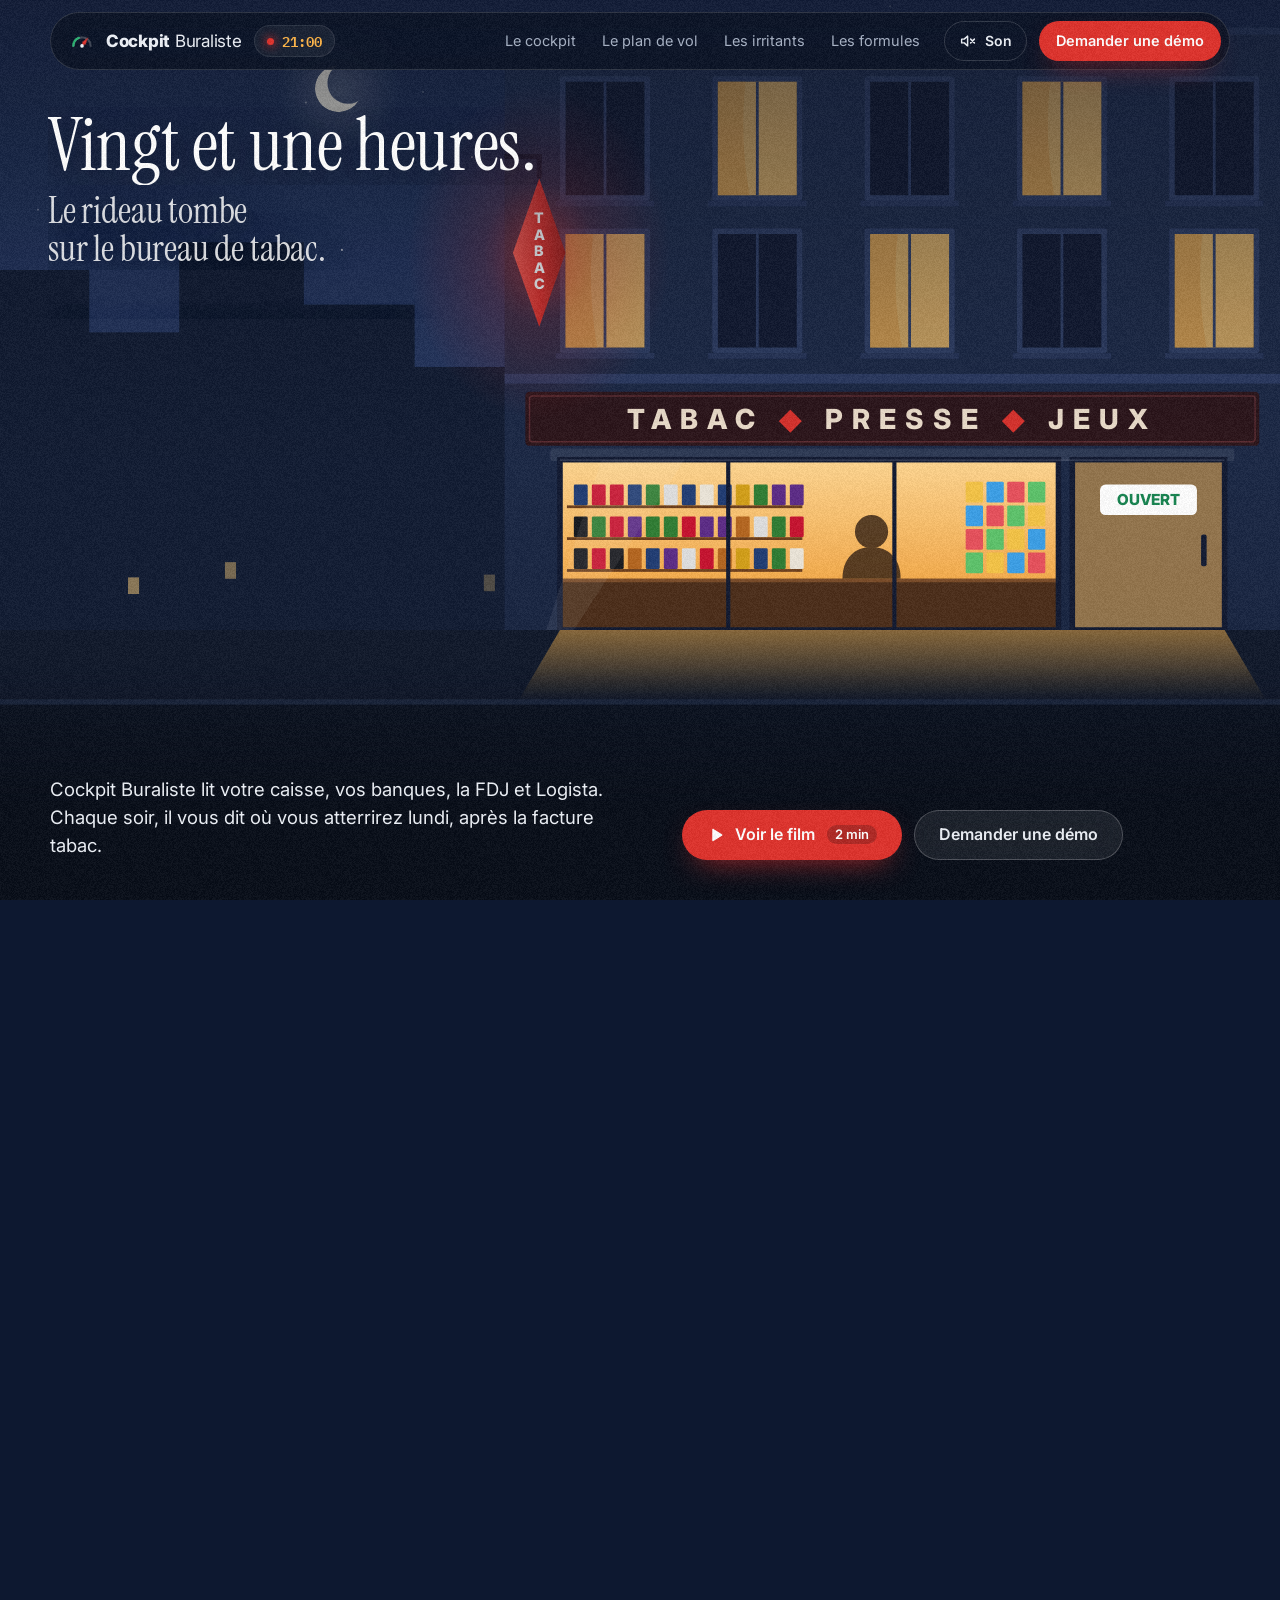
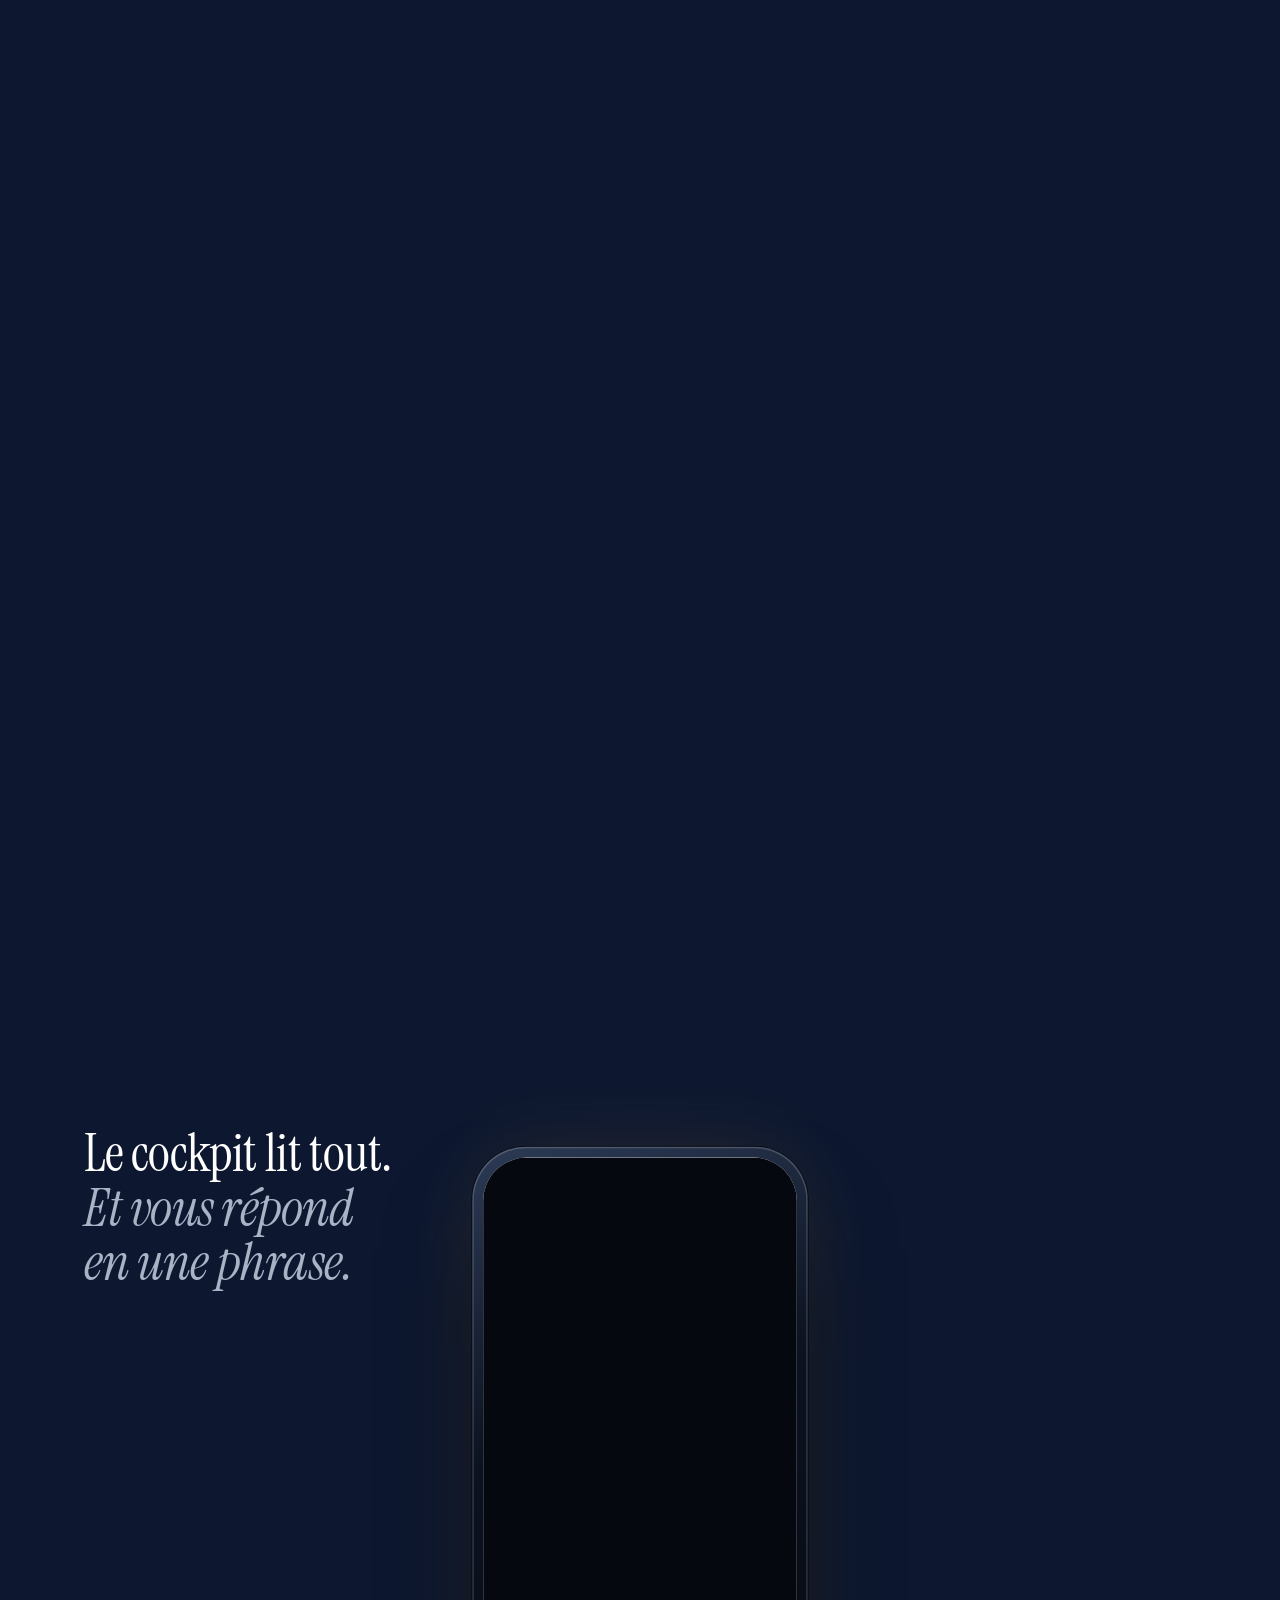
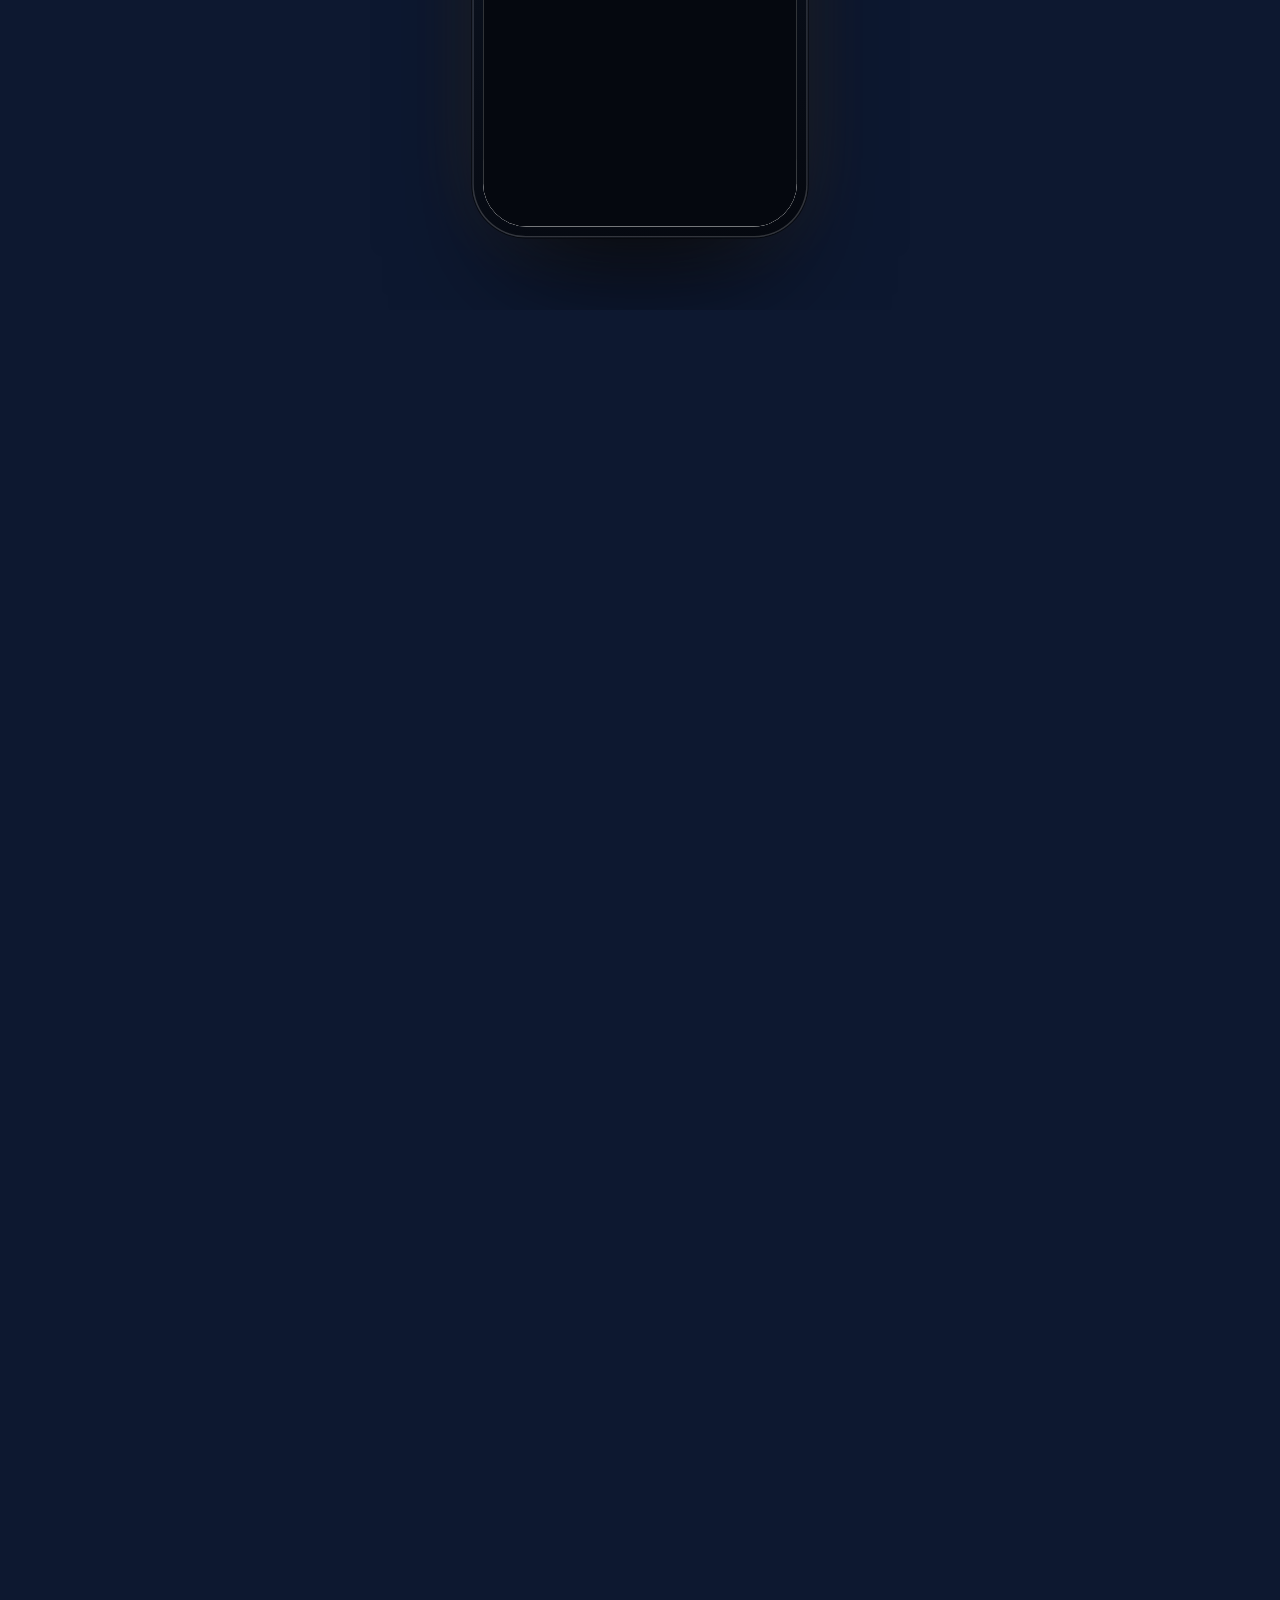
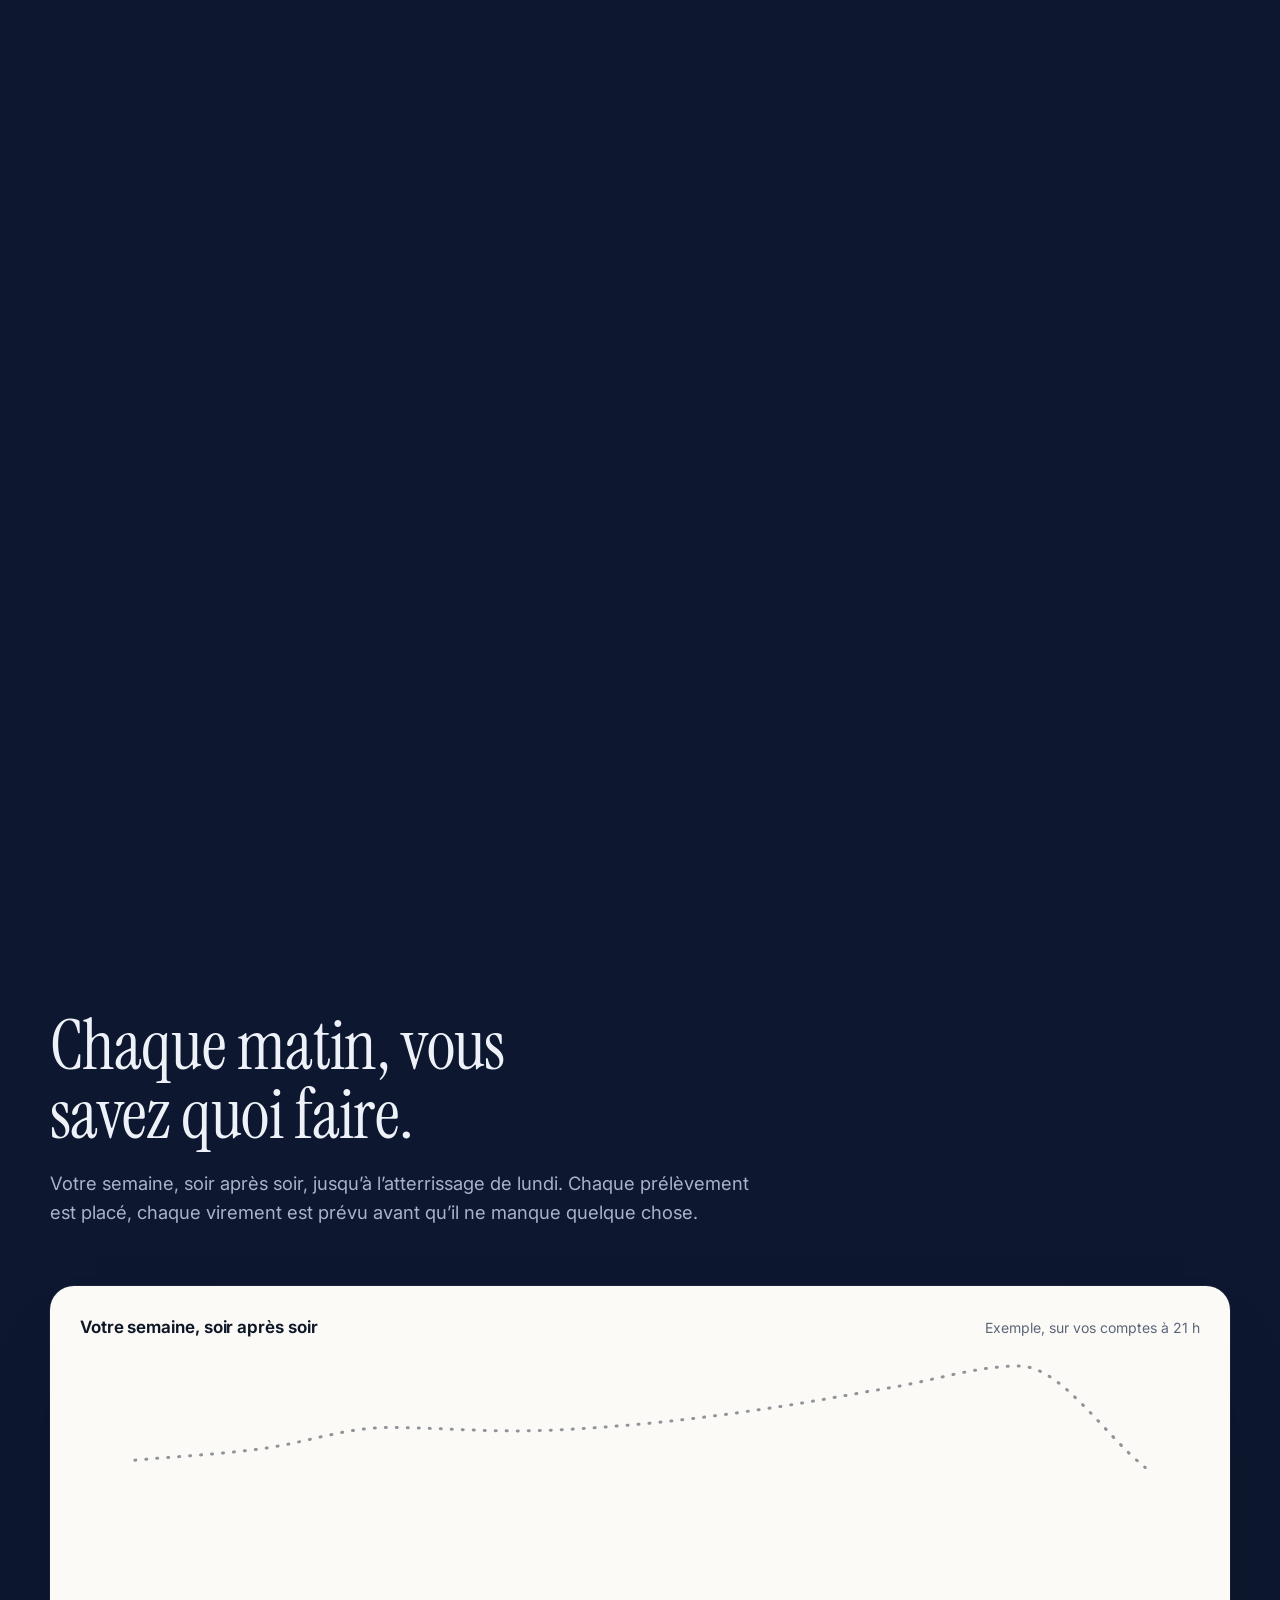
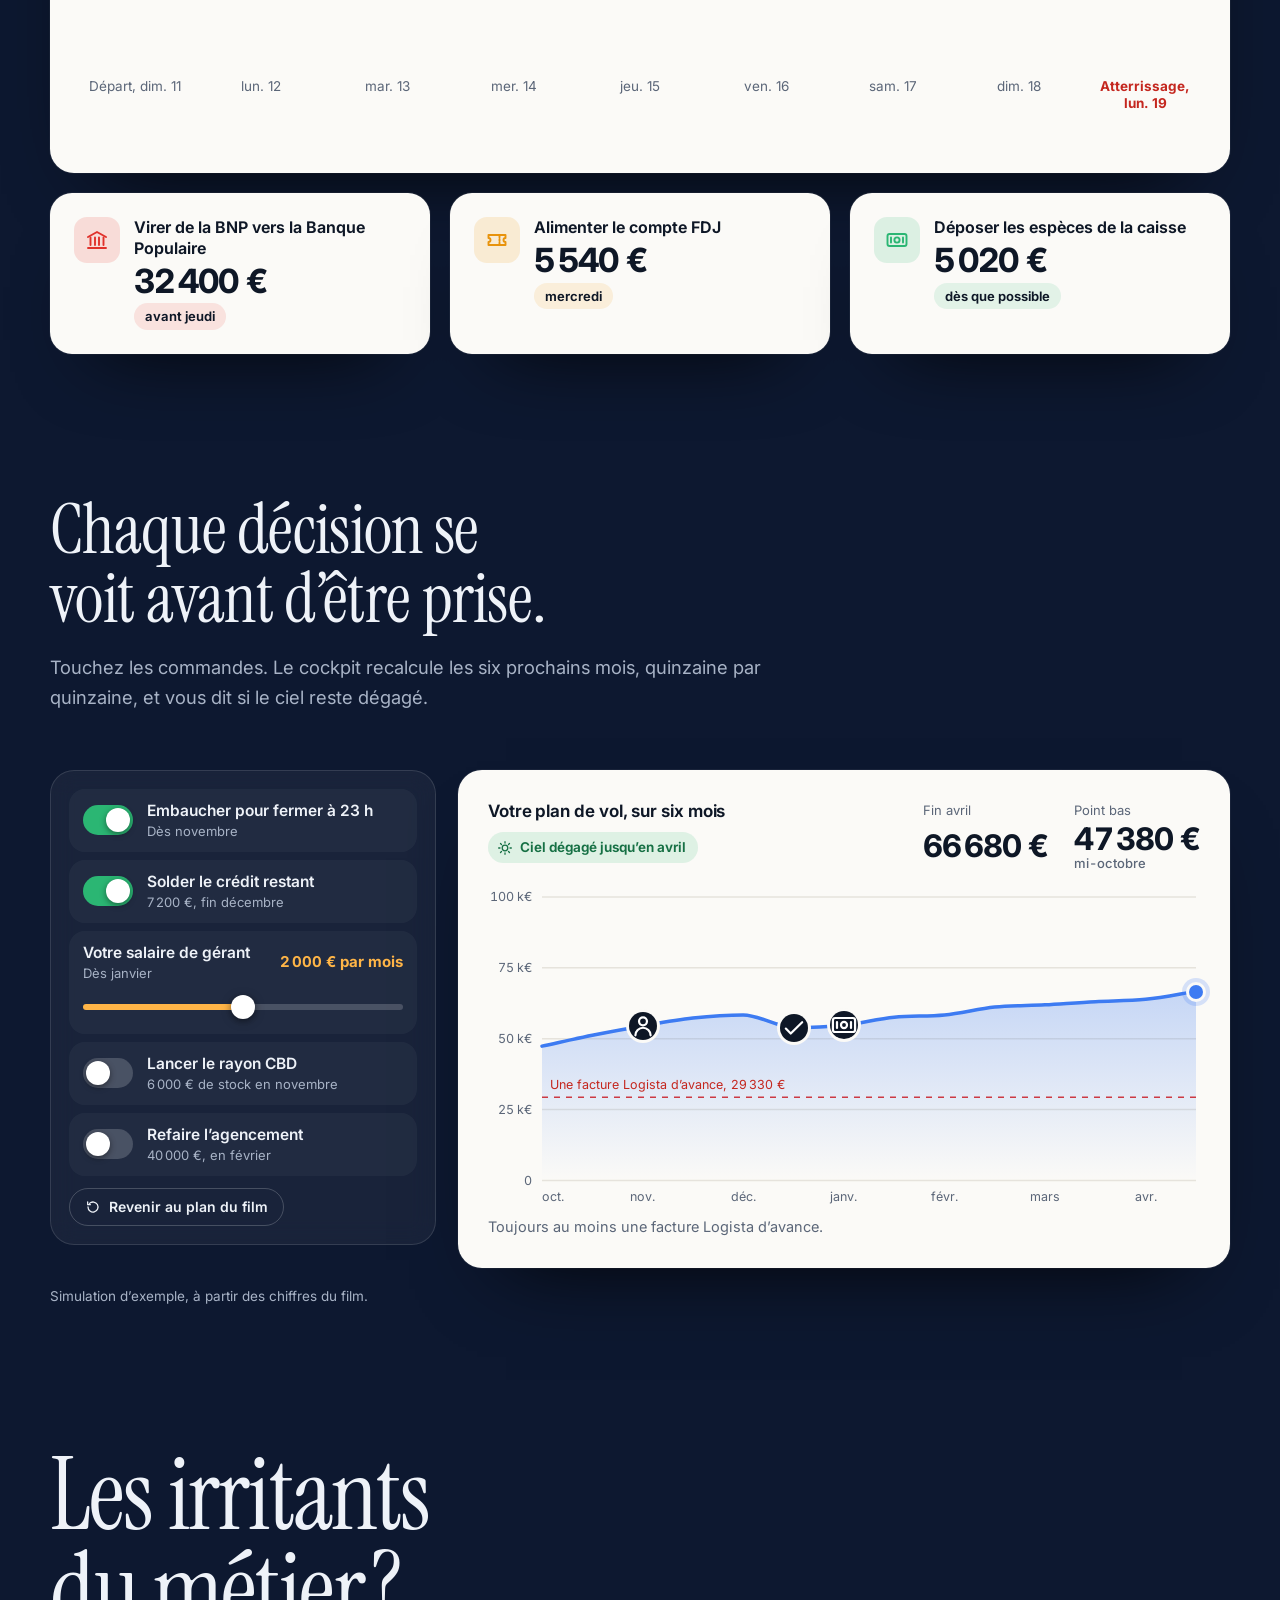
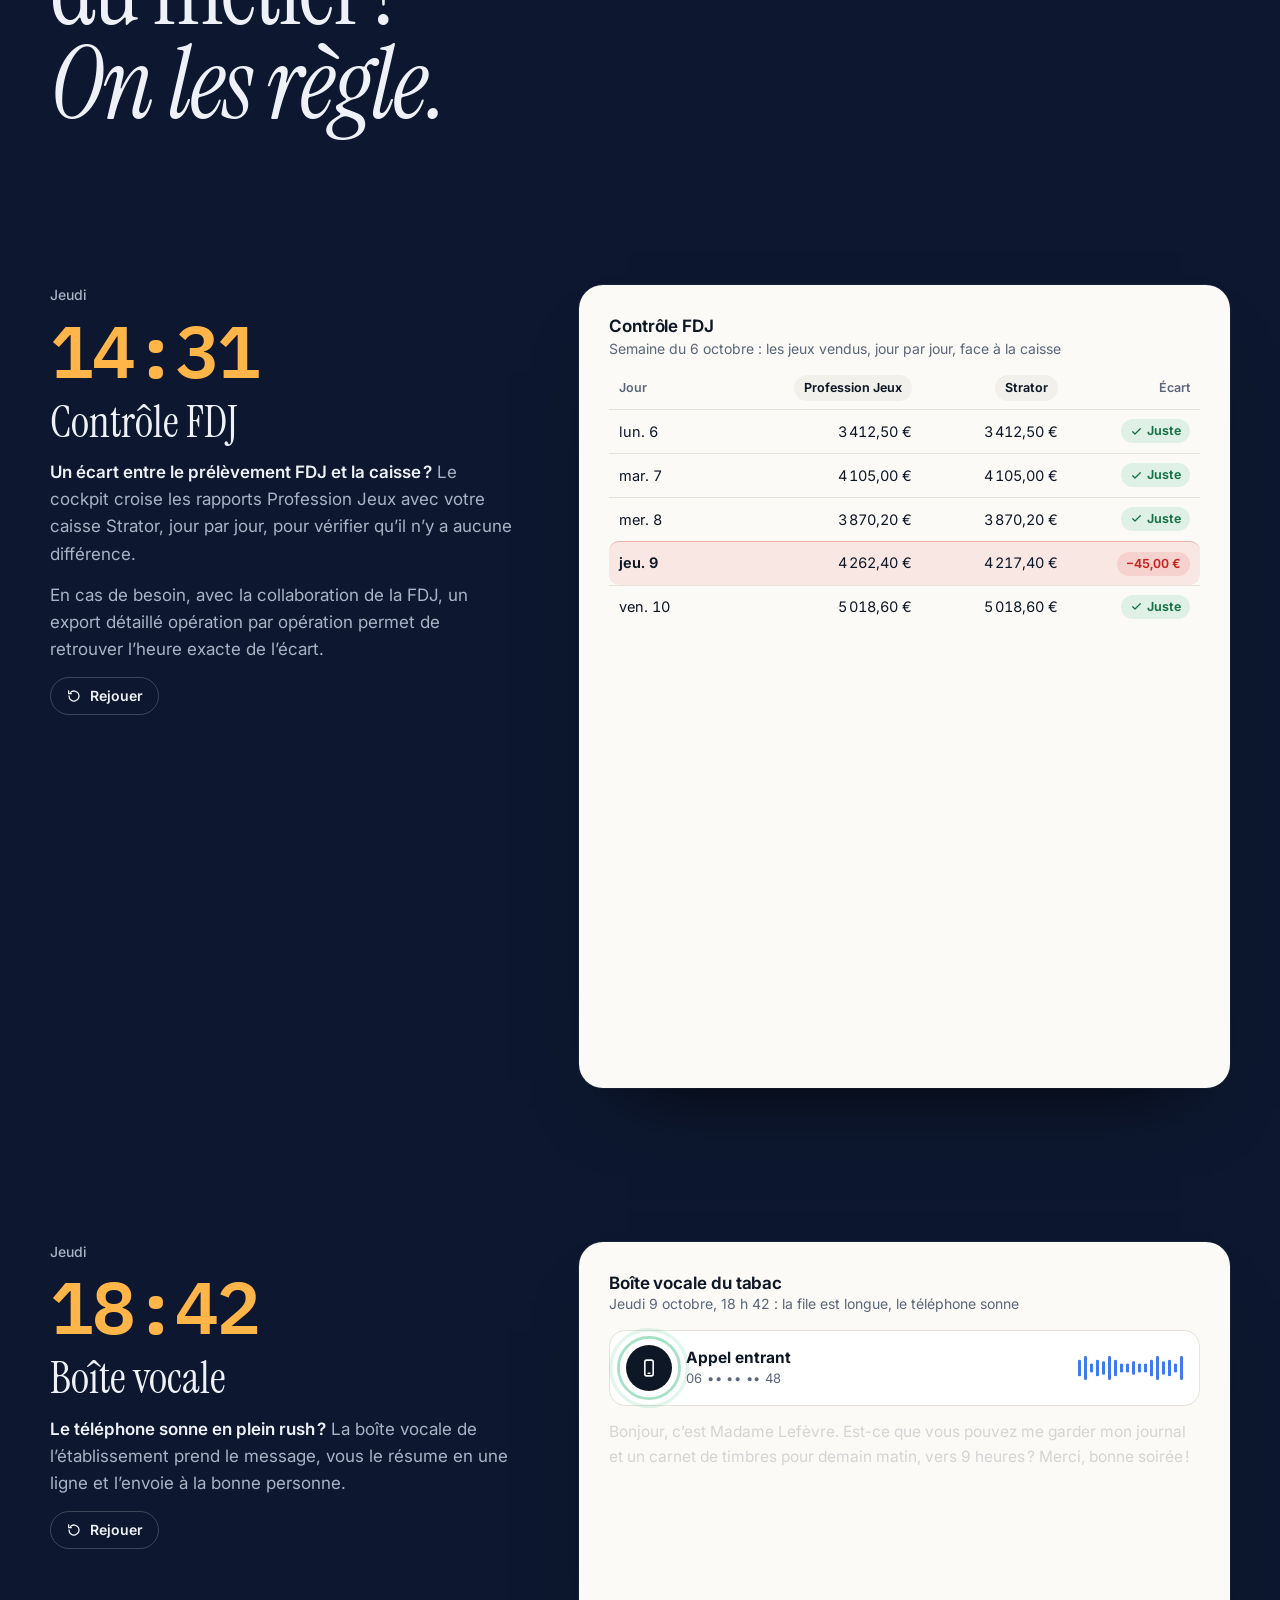
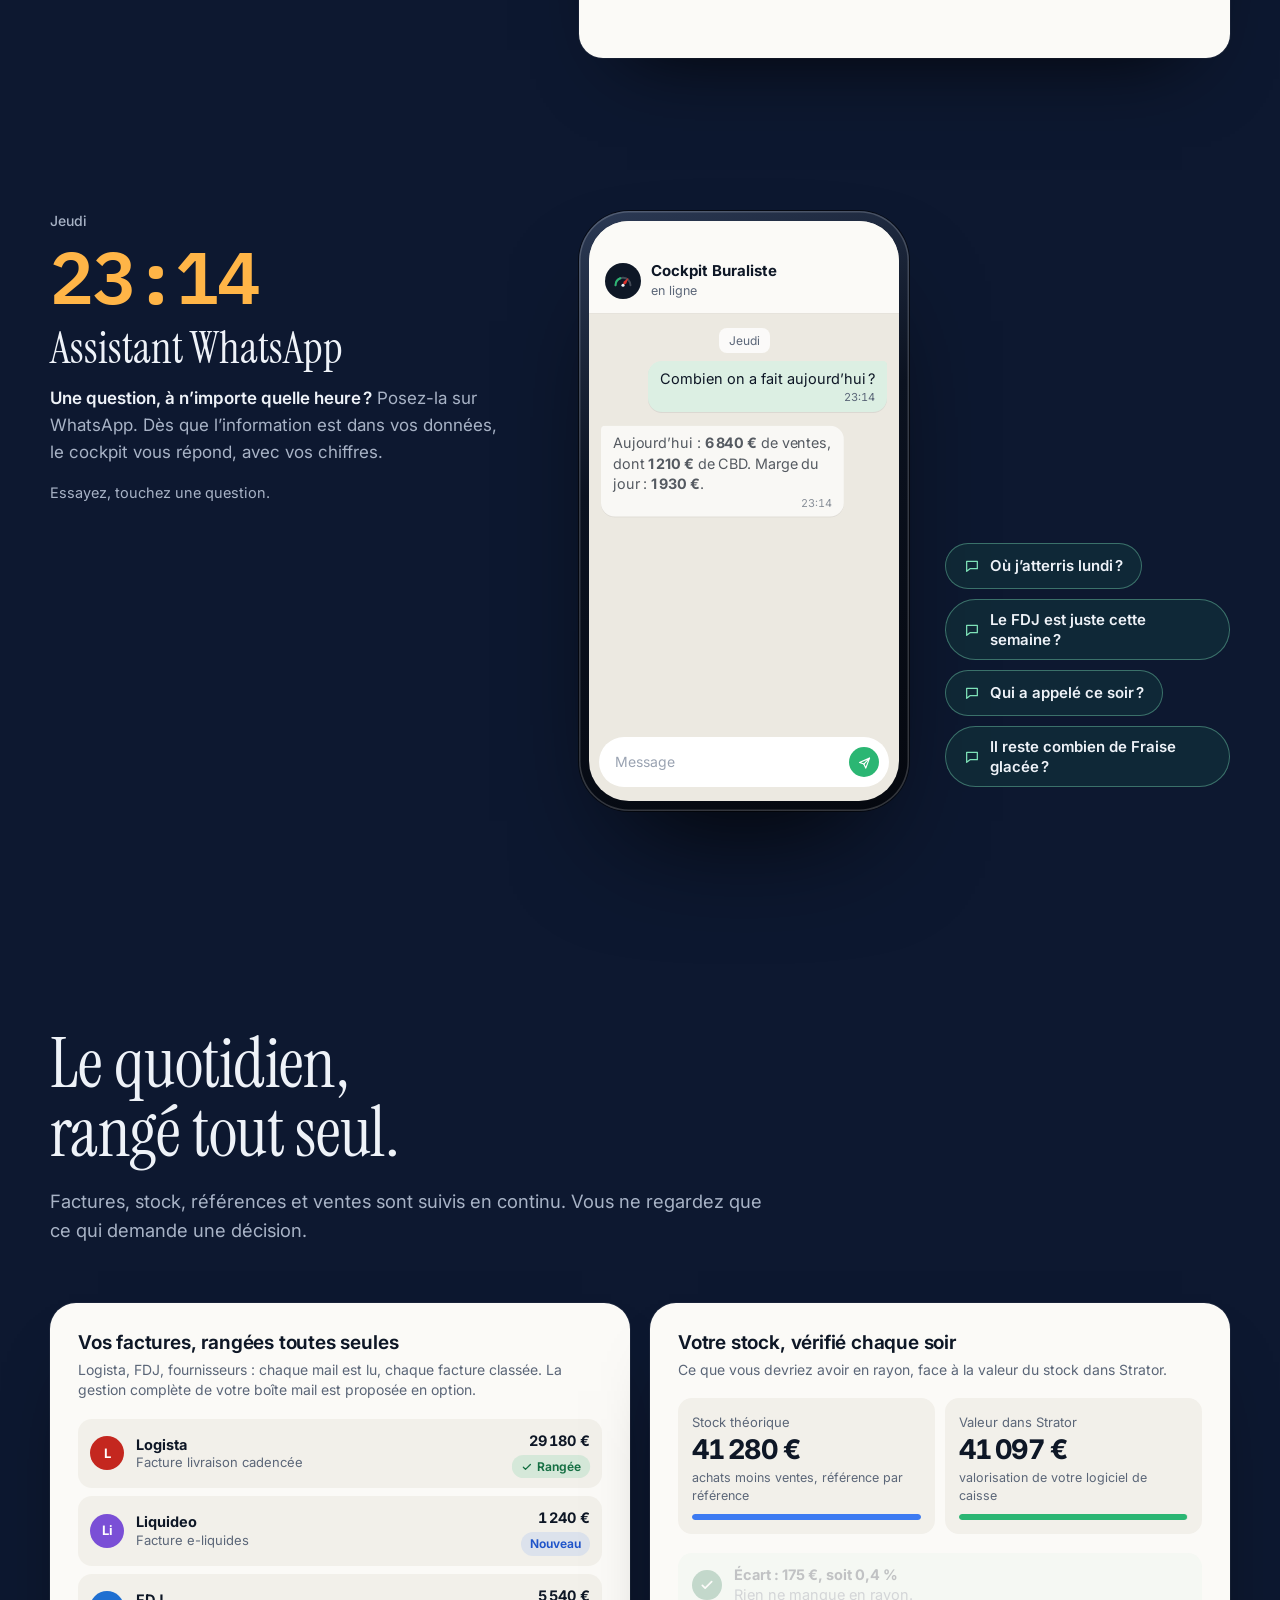
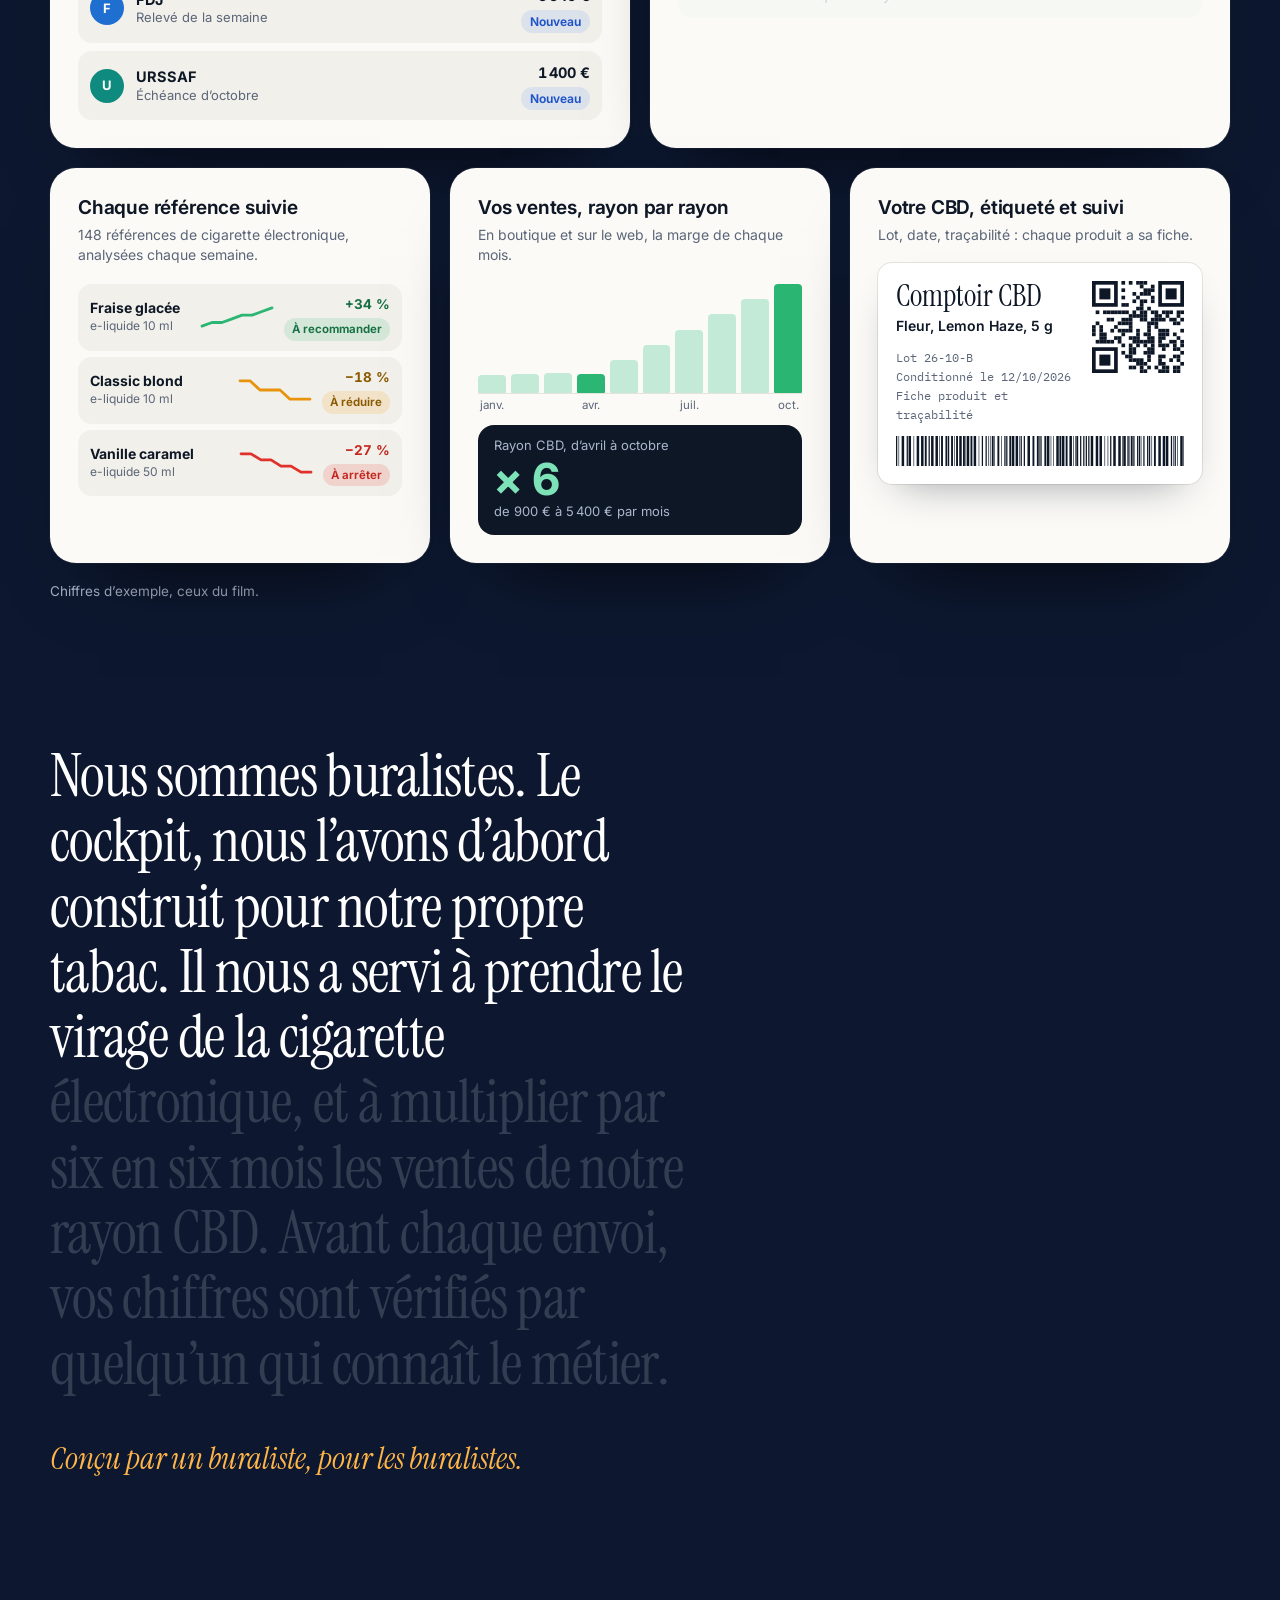
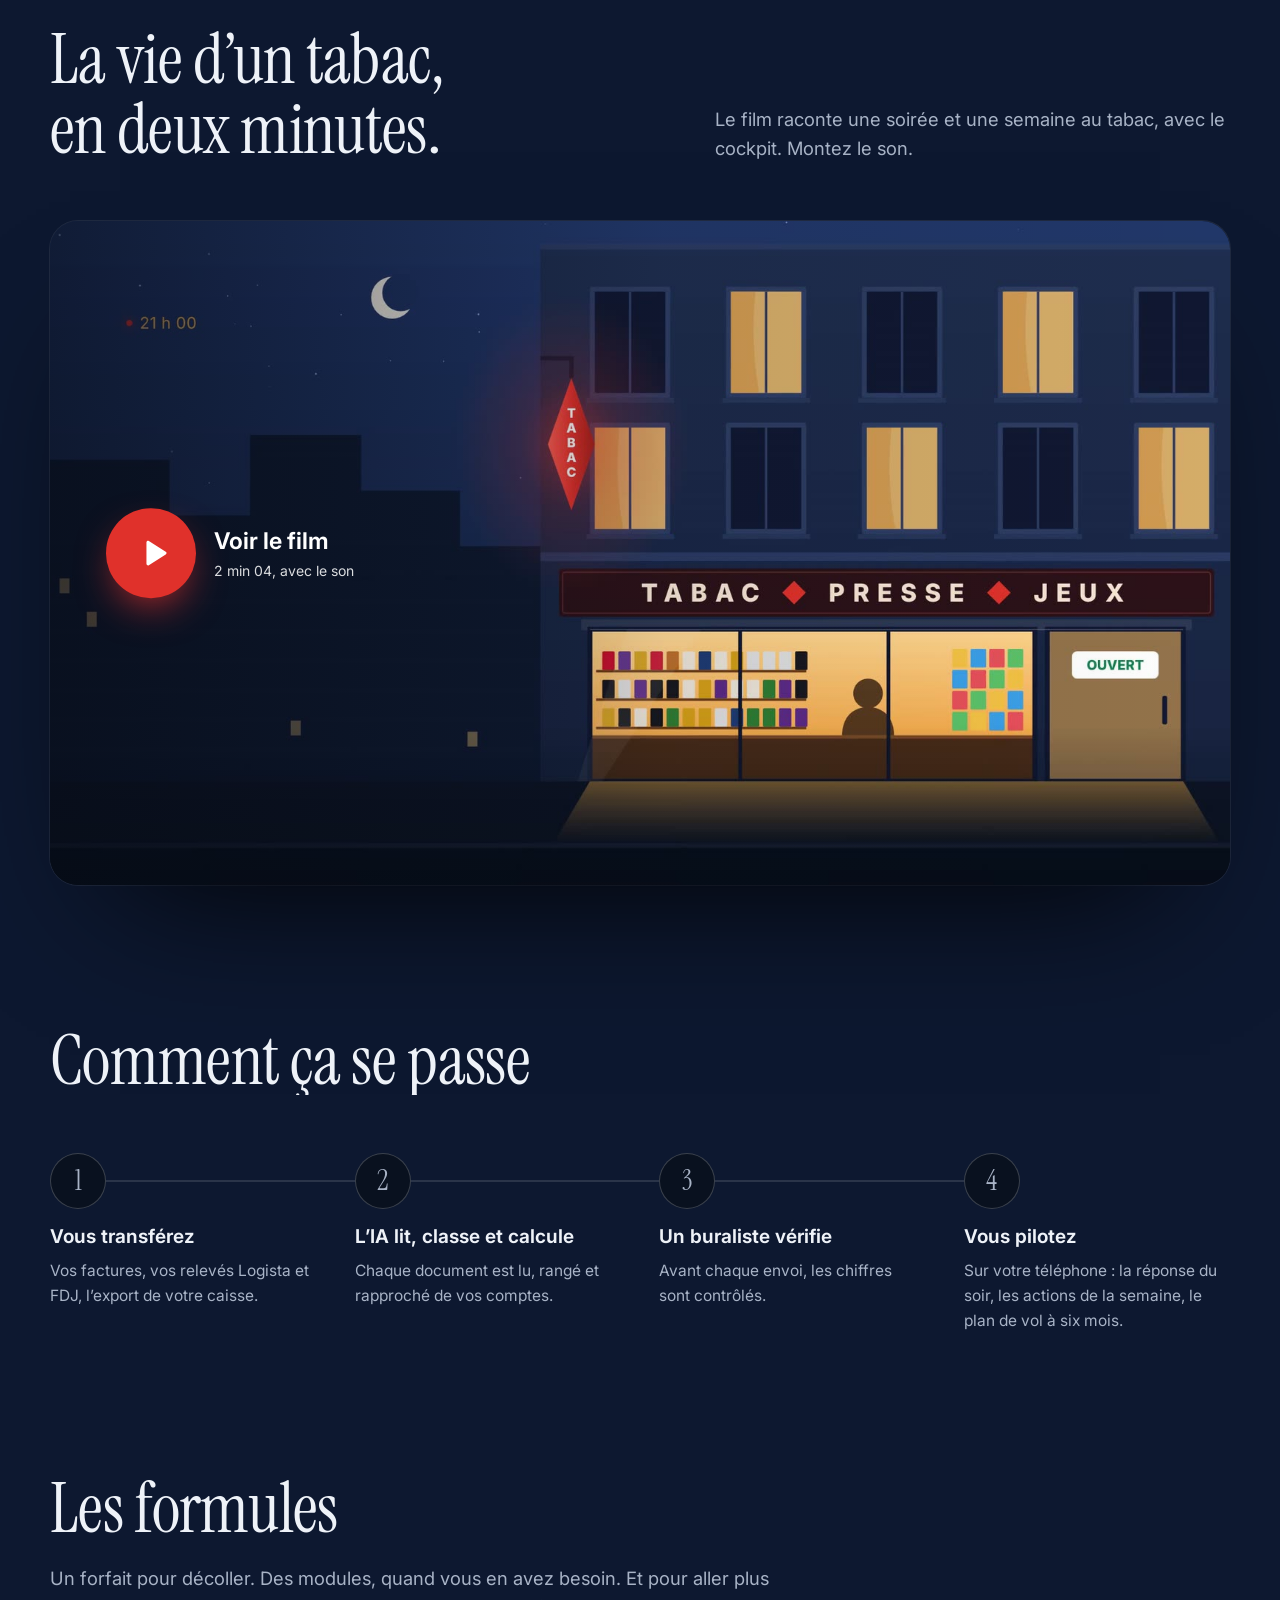
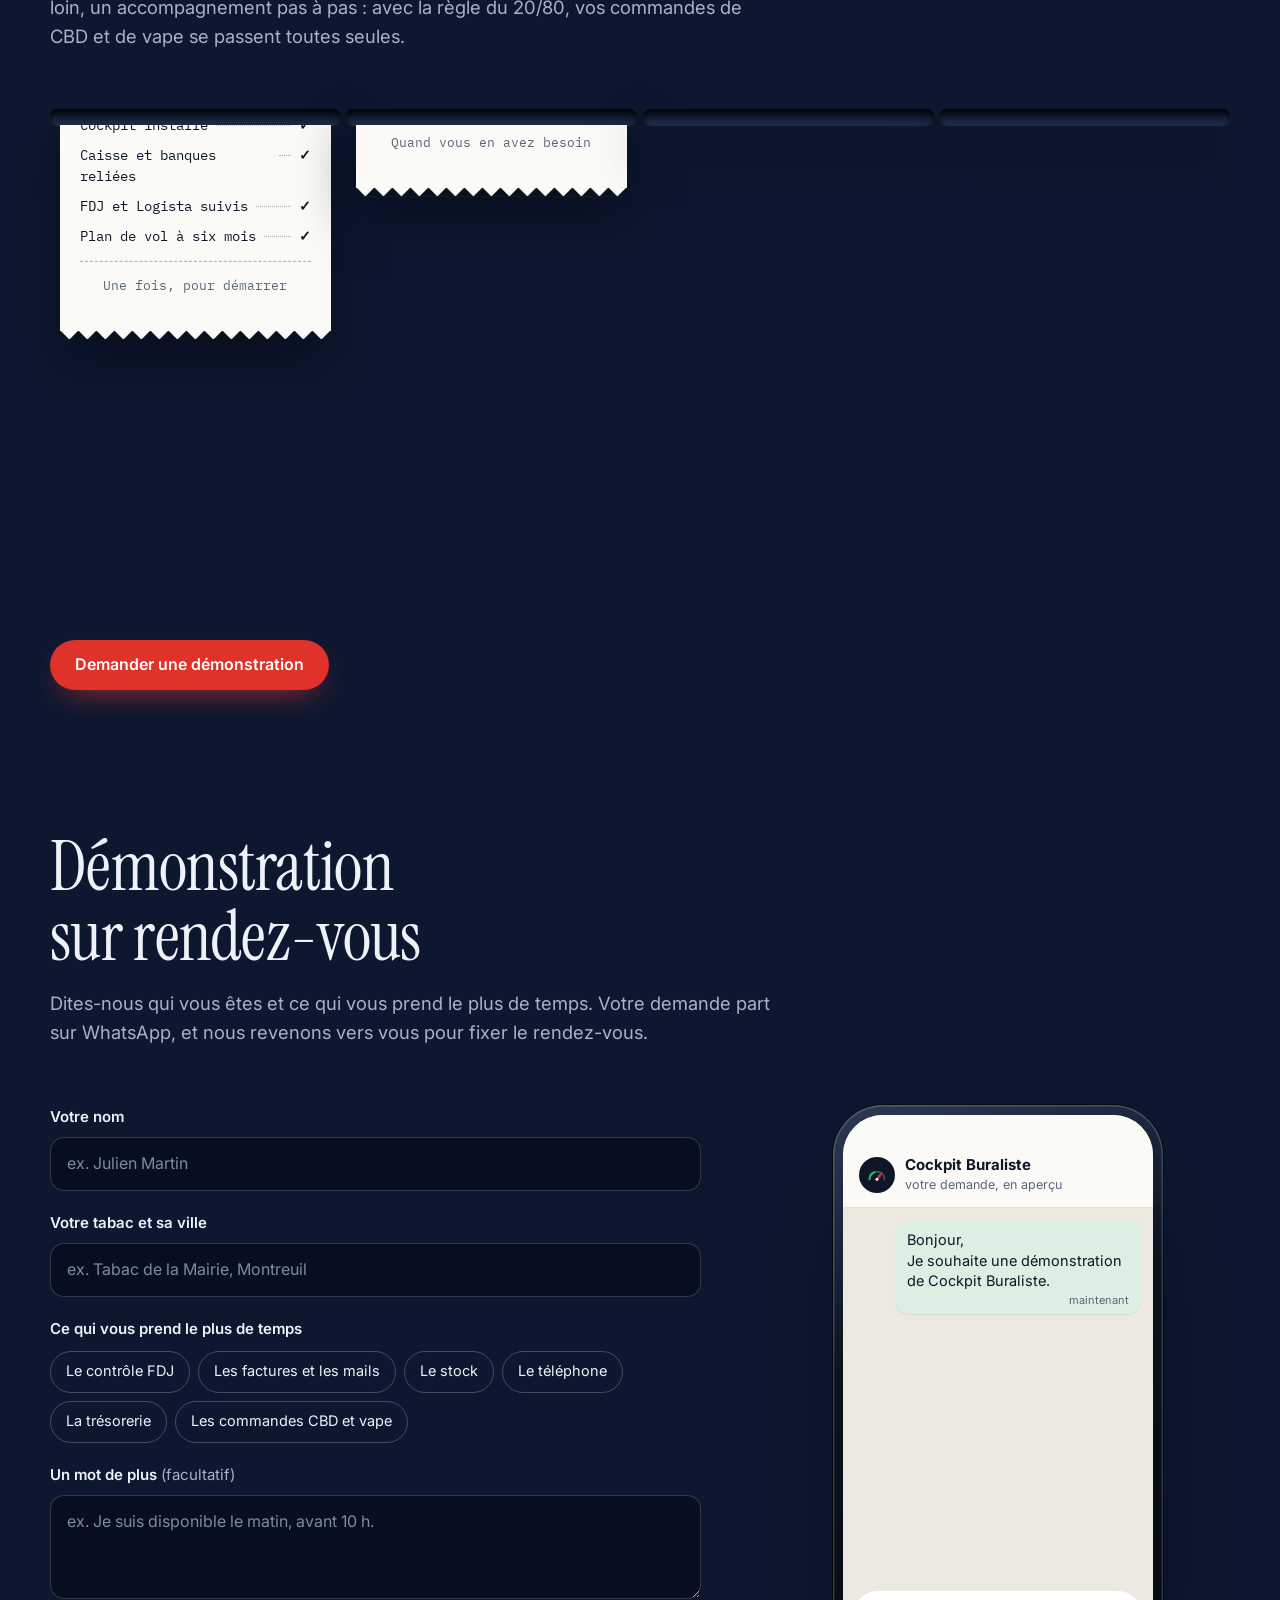
==== commit cbde2a69: "Défilement plus fluide sur téléphone Sur écran tactile : séquences épinglées plus courtes (130 % et " ====
--- a/index.html
+++ b/index.html
@@ -727,6 +727,9 @@
   const mm = avecGsap ? G.matchMedia() : null;
   const MOUV = '(prefers-reduced-motion: no-preference)';
   const debounce = (f, ms) => { let t; return () => { clearTimeout(t); t = setTimeout(f, ms); }; };
+  // au doigt, le défilement doit répondre tout de suite : scrub plus court, séquences épinglées moins longues
+  const tactile = window.matchMedia('(hover: none) and (pointer: coarse)').matches;
+  const petitEcran = () => window.innerWidth < 900;
 
   // courbe monotone (sans dépassement) à travers des points, comme dans le film
   const monotone = (pts) => {
@@ -906,7 +909,7 @@
     const tl = G.timeline({
       defaults: { ease: 'none' },
       scrollTrigger: {
-        trigger: '#haut', start: 'top top', end: '+=190%', scrub: 0.6, pin: true, anticipatePin: 1,
+        trigger: '#haut', start: 'top top', end: () => '+=' + (petitEcran() ? 130 : 190) + '%', scrub: tactile ? 0.25 : 0.6, pin: true, anticipatePin: 1,
         onUpdate: (s) => {
           const p = s.progress;
           const f = p > 0.3;
@@ -918,9 +921,10 @@
         },
       },
     });
-    tl.to('#scene-pied', { autoAlpha: 0, y: 30, duration: 0.7, ease: 'power1.in' }, 0)
-      .to('#cam', { scale: 1.08, svgOrigin: '1300 760', duration: 7.2 }, 0)
-      .to('#rideau', { y: 246, duration: 2.6, ease: 'power1.inOut' }, 0.25)
+    tl.to('#scene-pied', { autoAlpha: 0, y: 30, duration: 0.7, ease: 'power1.in' }, 0);
+    // le lent zoom redessine toute la scène à chaque image : on le garde pour l'ordinateur
+    if (!tactile) tl.to('#cam', { scale: 1.08, svgOrigin: '1300 760', duration: 7.2 }, 0);
+    tl.to('#rideau', { y: 246, duration: 2.6, ease: 'power1.inOut' }, 0.25)
       .to('#reflet', { opacity: 0.1, duration: 2.2 }, 0.6)
       .to('#porte-lumiere', { opacity: 0.12, duration: 1.4 }, 1.6)
       .to('.l3 > span', { yPercent: 0, duration: 0.9, ease: 'power3.out' }, 2.6)
@@ -937,7 +941,8 @@
   // =================================================================== 21 h 04 : le cockpit répond
   const etages = $$('.etage');
   const ajusterEtages = () => {
-    const vw = html.clientWidth, vh = window.innerHeight;
+    const cadre = $('.reponse-cadre');
+    const vw = html.clientWidth, vh = cadre ? cadre.clientHeight : window.innerHeight;
     const g = Math.min(48, Math.max(16, vw * 0.04));
     const haut = vw < 560 ? 76 : 84;
     etages.forEach((e) => {
@@ -968,7 +973,7 @@
     if (legendes.length) G.set(legendes, { autoAlpha: 0, x: 30 });
     if (forte) G.set(forte, { autoAlpha: 0, y: forte.classList.contains('forte-m') ? 16 : 0, x: forte.classList.contains('forte-m') ? 0 : -30 });
     ecrire();
-    const tl = G.timeline({ defaults: { ease: 'none' }, scrollTrigger: { trigger: '#cockpit', start: 'top top', end: '+=240%', scrub: 0.7, pin: true, anticipatePin: 1 } });
+    const tl = G.timeline({ defaults: { ease: 'none' }, scrollTrigger: { trigger: '#cockpit', start: 'top top', end: () => '+=' + (petitEcran() ? 170 : 240) + '%', scrub: tactile ? 0.3 : 0.7, pin: true, anticipatePin: 1 } });
     sources.forEach((s, i) => {
       const t = i * 0.5;
       tl.to(s, { autoAlpha: 1, x: 0, y: 0, duration: 0.4, ease: 'power2.out' }, t)
@@ -1026,7 +1031,7 @@
     G.set('#sem-trace', { drawSVG: '0%' });
     G.set('#sem-avion', { autoAlpha: 0 });
     G.set(fin, { autoAlpha: 0, y: 8 });
-    const tl = G.timeline({ defaults: { ease: 'none' }, scrollTrigger: { trigger: '.sem-carte', start: 'top 80%', end: 'bottom 38%', scrub: 0.6, invalidateOnRefresh: true } });
+    const tl = G.timeline({ defaults: { ease: 'none' }, scrollTrigger: { trigger: '.sem-carte', start: 'top 80%', end: 'bottom 38%', scrub: tactile ? 0.3 : 0.6, invalidateOnRefresh: true } });
     tl.to(barres, { scaleY: 1, duration: 0.5, stagger: 0.07, ease: 'power2.out' }, 0)
       .to(vals, { autoAlpha: 1, duration: 0.25, stagger: 0.07 }, 0.35)
       .to(sorties, { autoAlpha: 1, y: 0, duration: 0.3, stagger: 0.1 }, 0.5)
@@ -1488,7 +1493,13 @@
   const quandPret = () => { if (policesPretes) return; policesPretes = true; apresPolices(); };
   if (D.fonts && D.fonts.ready) D.fonts.ready.then(quandPret); else window.addEventListener('load', quandPret);
   setTimeout(quandPret, 3000);
-  window.addEventListener('resize', debounce(() => { cadrerDecor(); ajusterEtages(); semTracer(); }, 120));
+  let largeurPrec = window.innerWidth;
+  window.addEventListener('resize', debounce(() => {
+    const l = window.innerWidth;
+    if (tactile && l === largeurPrec) return; // seule la hauteur a changé : c'est la barre d'adresse du téléphone
+    largeurPrec = l;
+    cadrerDecor(); ajusterEtages(); semTracer();
+  }, 120));
   if (avecGsap) ST.addEventListener('refreshInit', () => { ajusterEtages(); semTracer(); });
 })();
 
--- a/styles.css
+++ b/styles.css
@@ -612,6 +612,14 @@
   html{scroll-behavior:auto}
   *,*::before,*::after{animation-duration:.001ms!important;animation-iteration-count:1!important;transition-duration:.001ms!important}
 }
+/* téléphones et tablettes : on retire les effets qui coûtent cher à chaque image du défilement */
+@media (hover: none) and (pointer: coarse) {
+  .grain{display:none}
+  .pilule{-webkit-backdrop-filter:none;backdrop-filter:none;background:rgba(9,16,32,.95)}
+  .source,.commandes,.bouton-verre{-webkit-backdrop-filter:none;backdrop-filter:none}
+  .decor .scintille{animation:none;opacity:.6}
+  #halo-neon{animation:neon 1.4s steps(1,end) .4s both}
+}
 
 [hidden]{display:none!important}
 .texte-page{padding-top:clamp(130px,16vw,200px)}
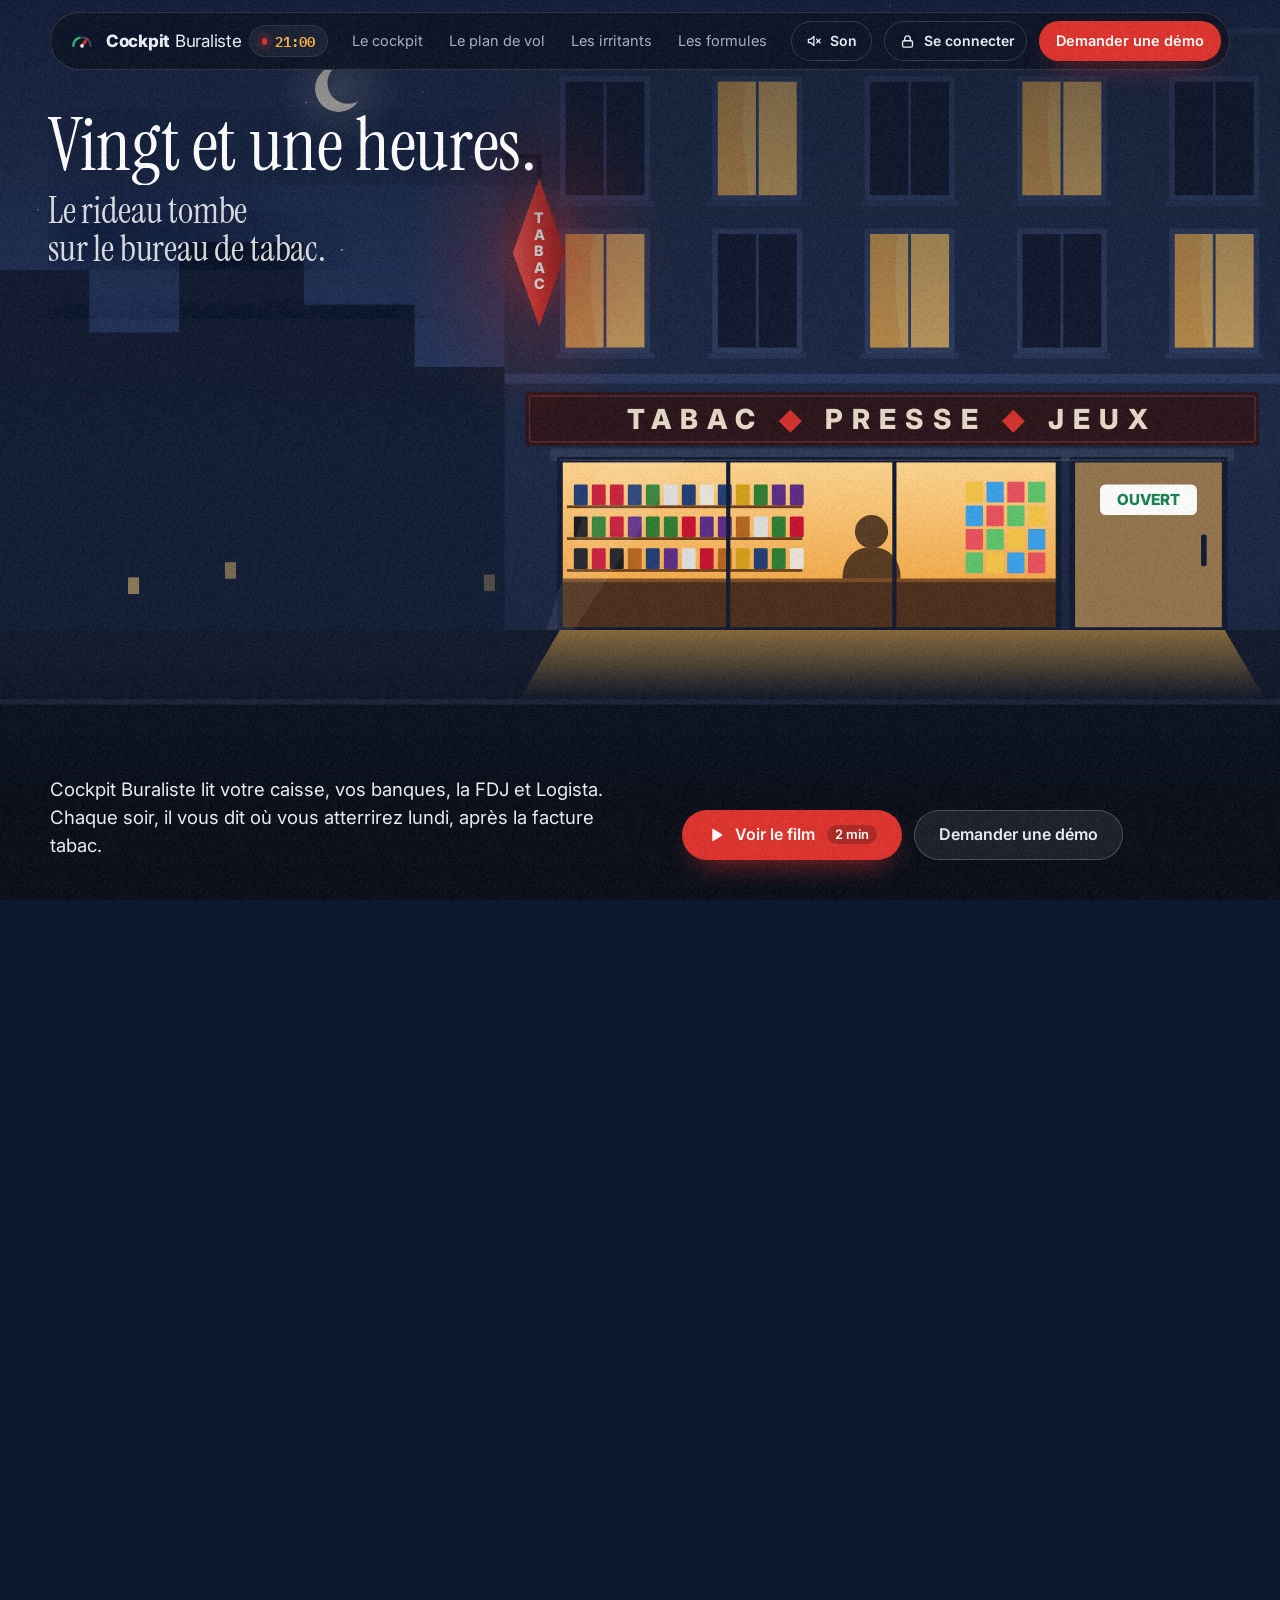
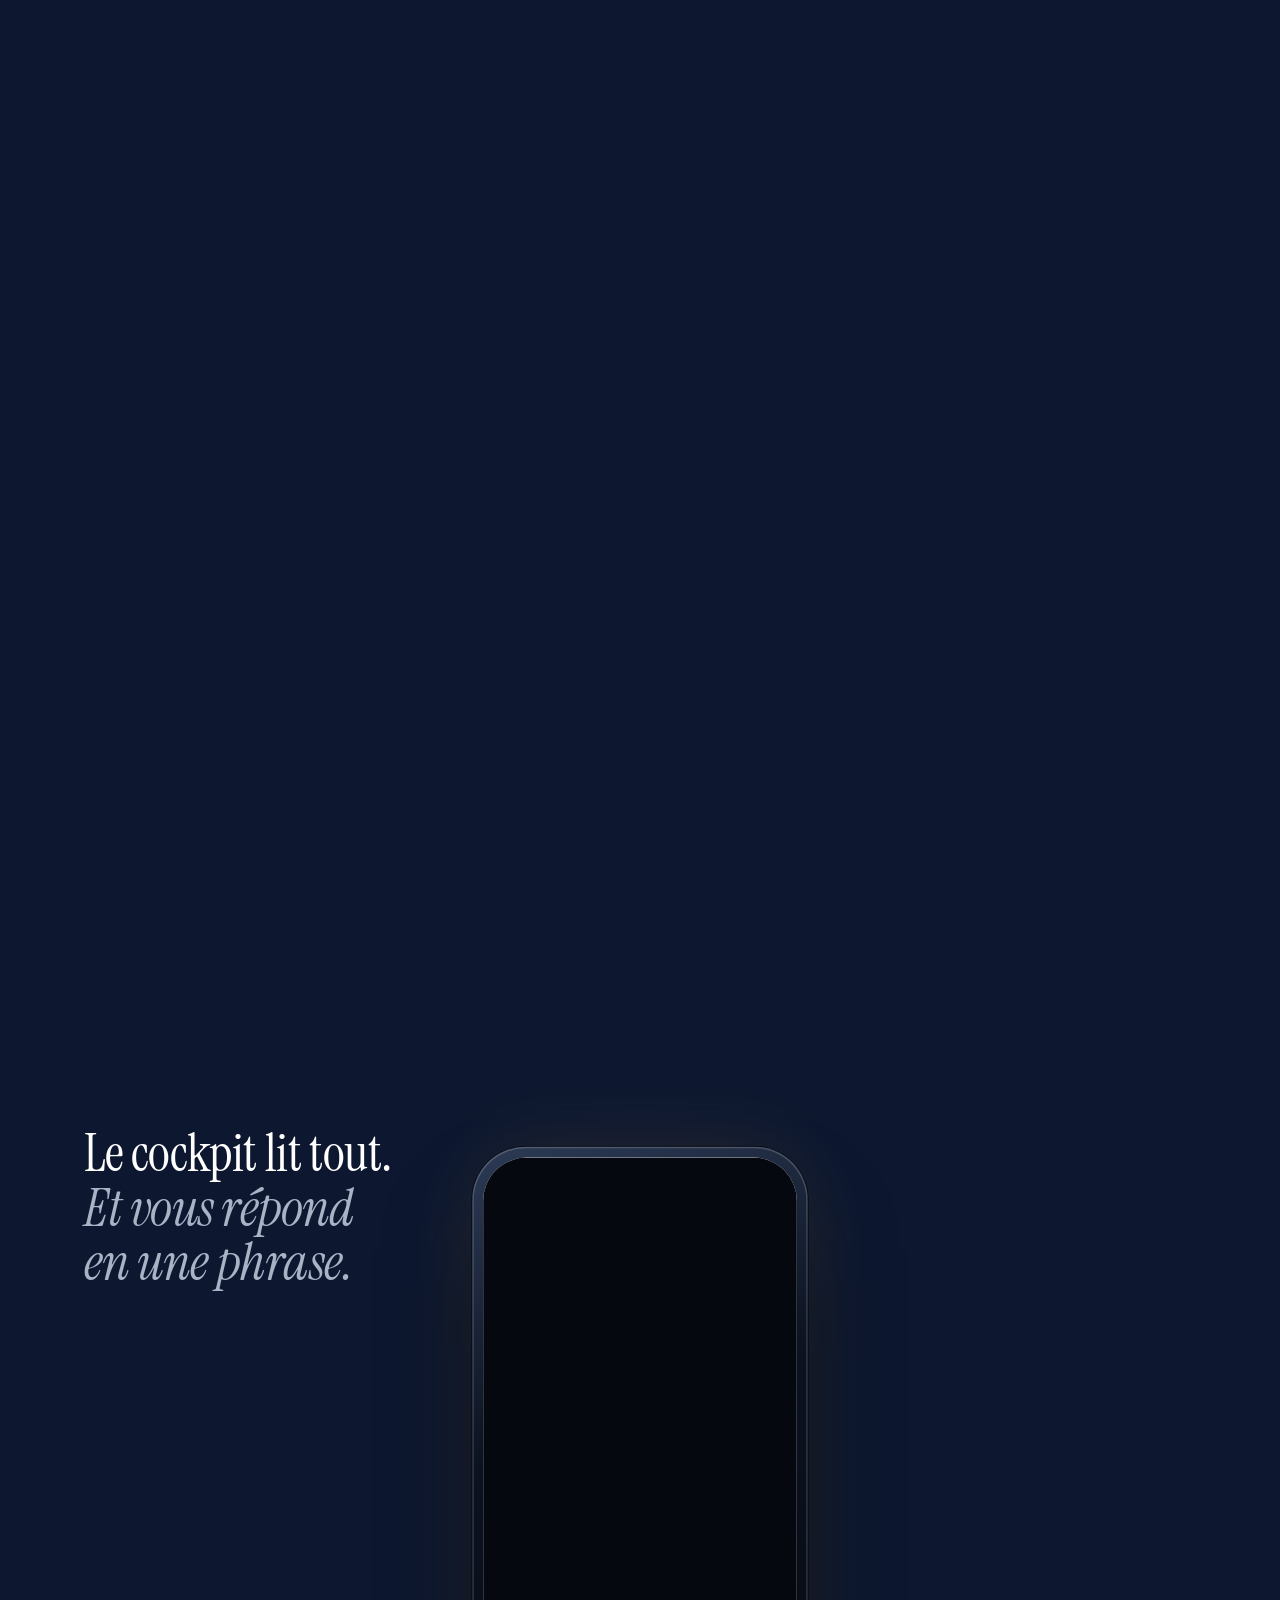
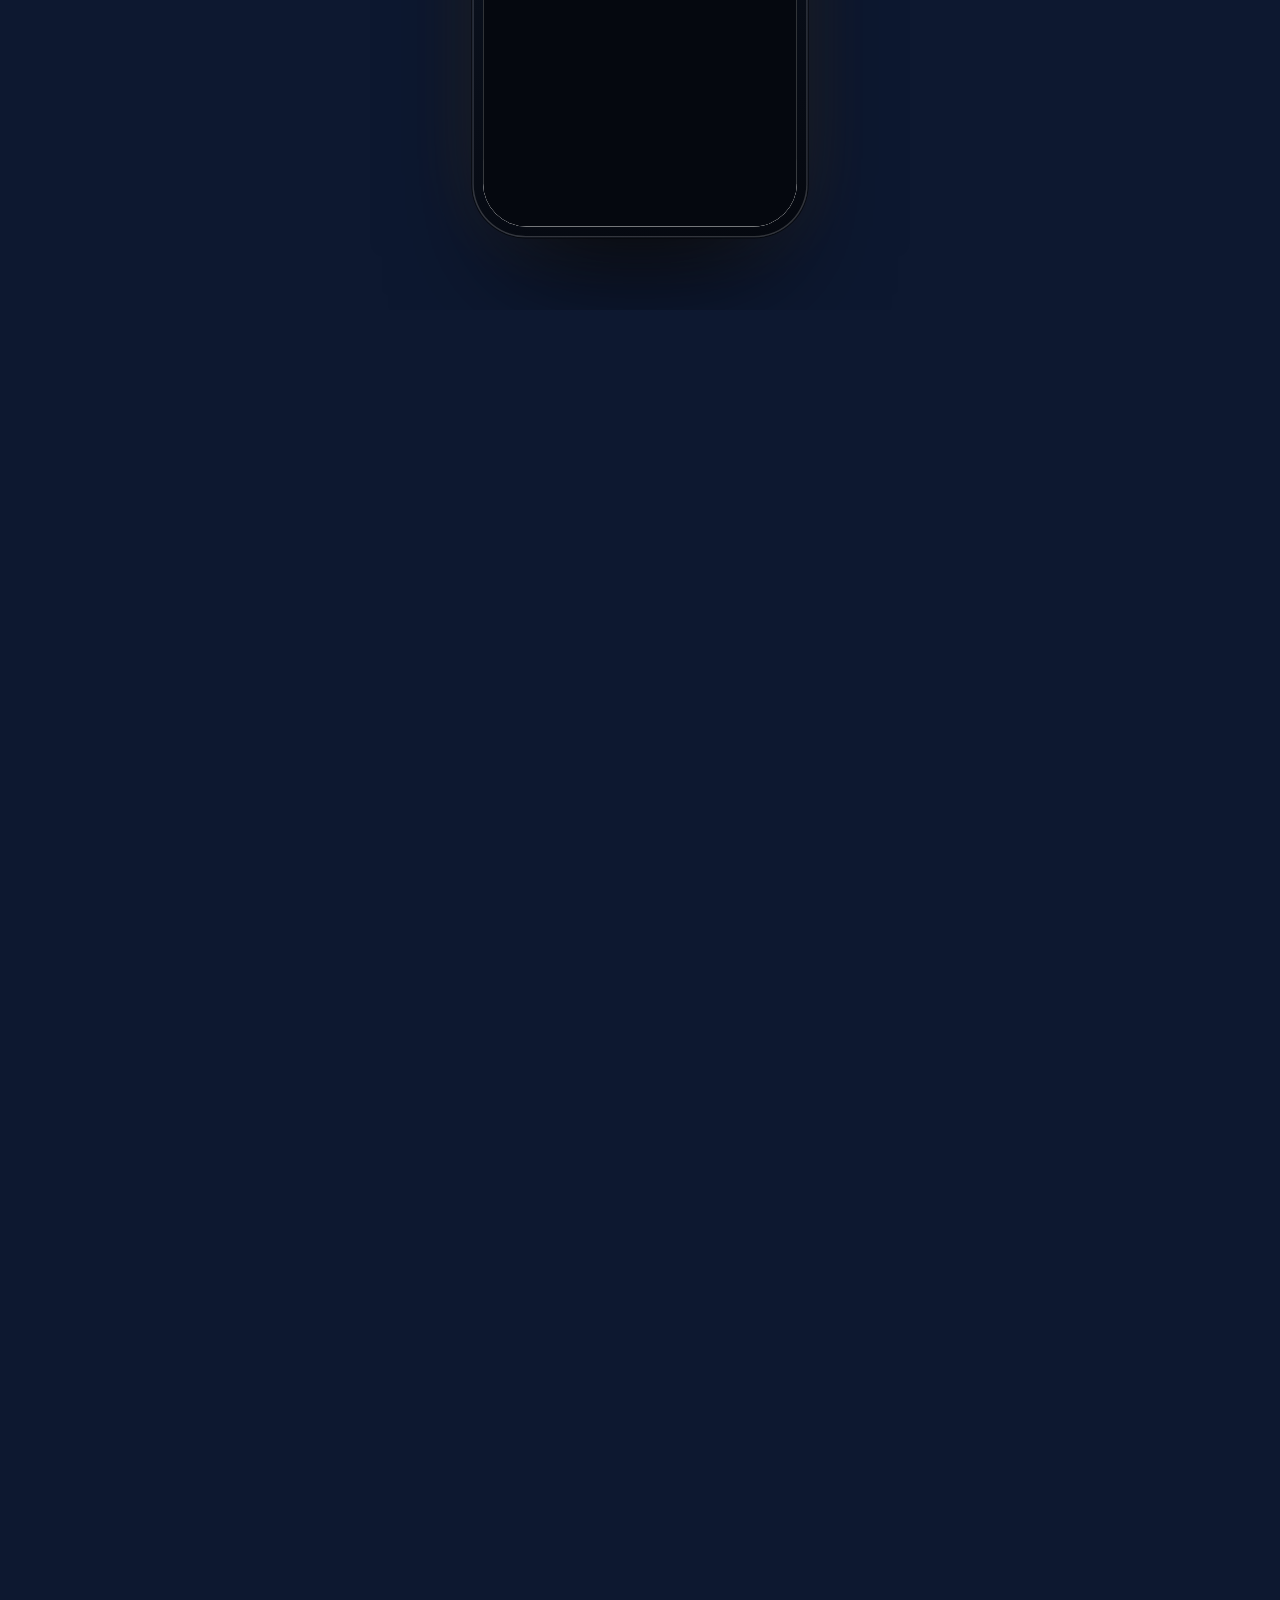
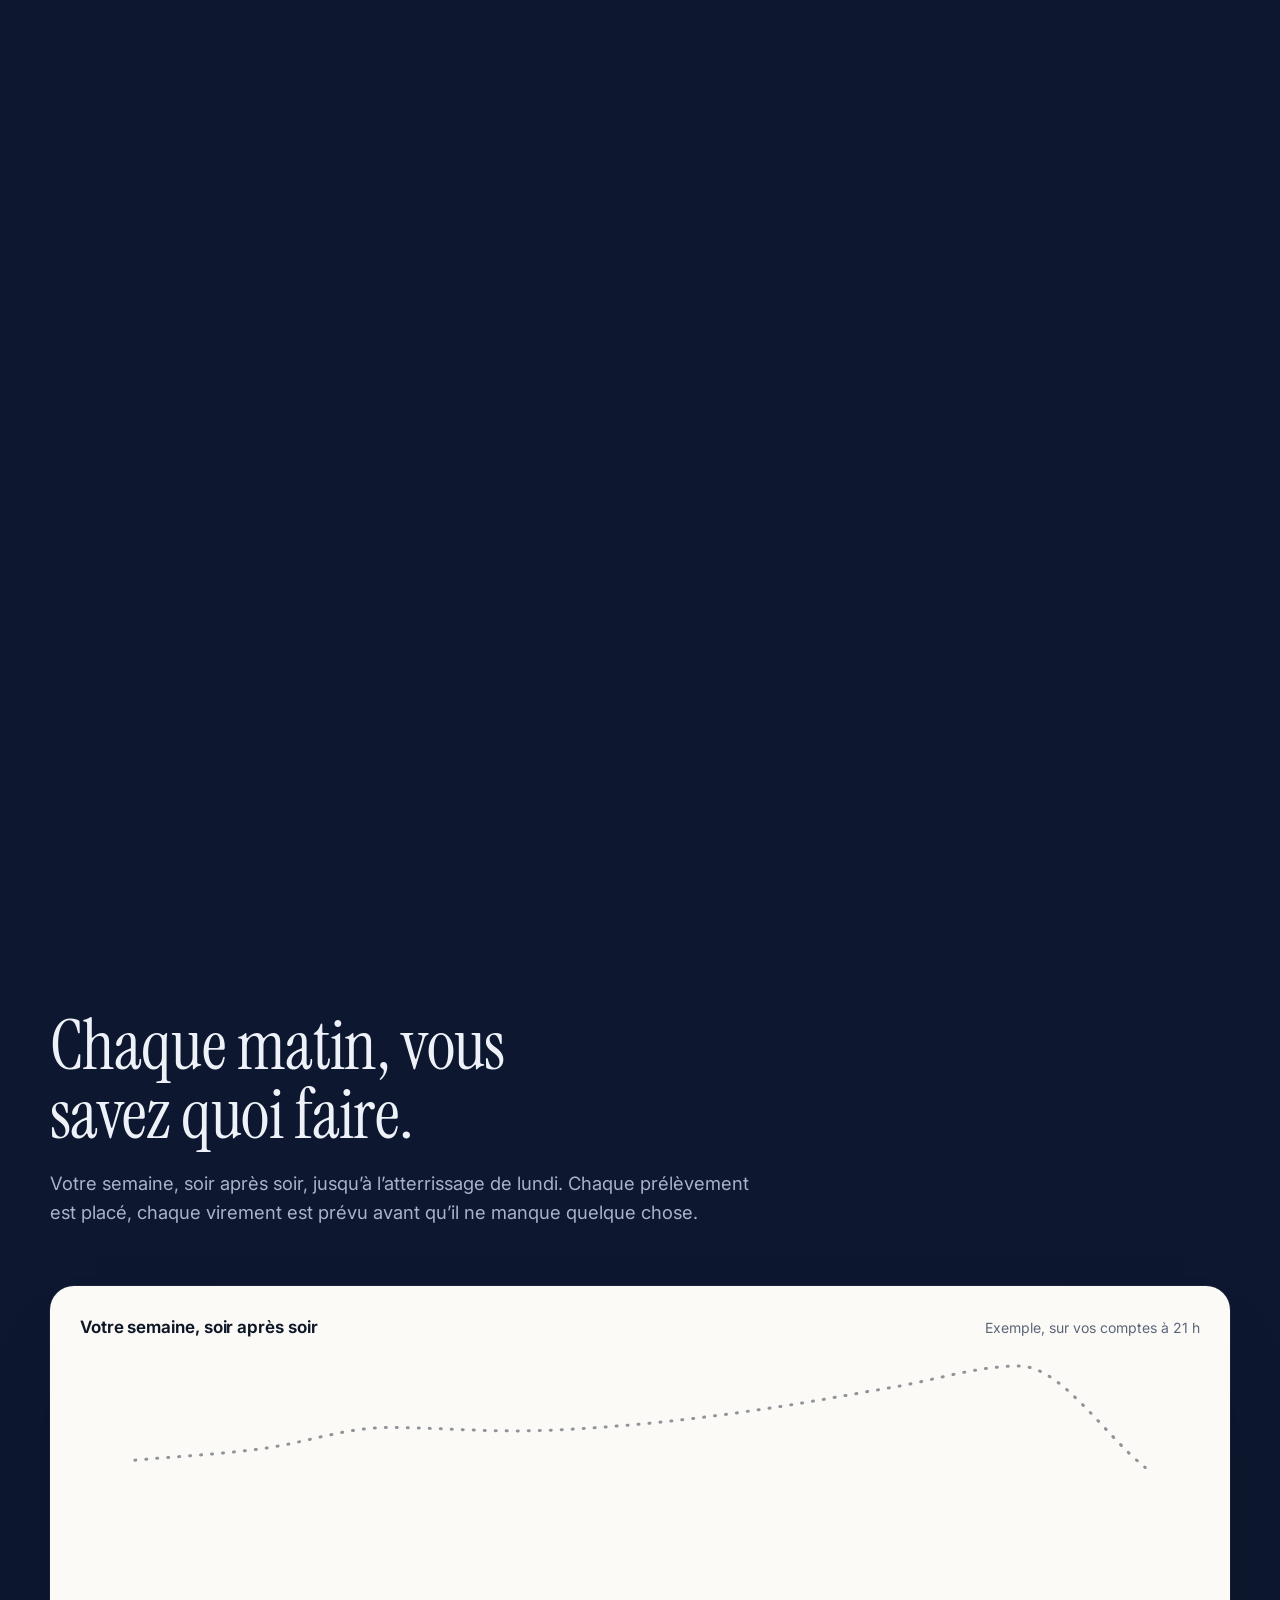
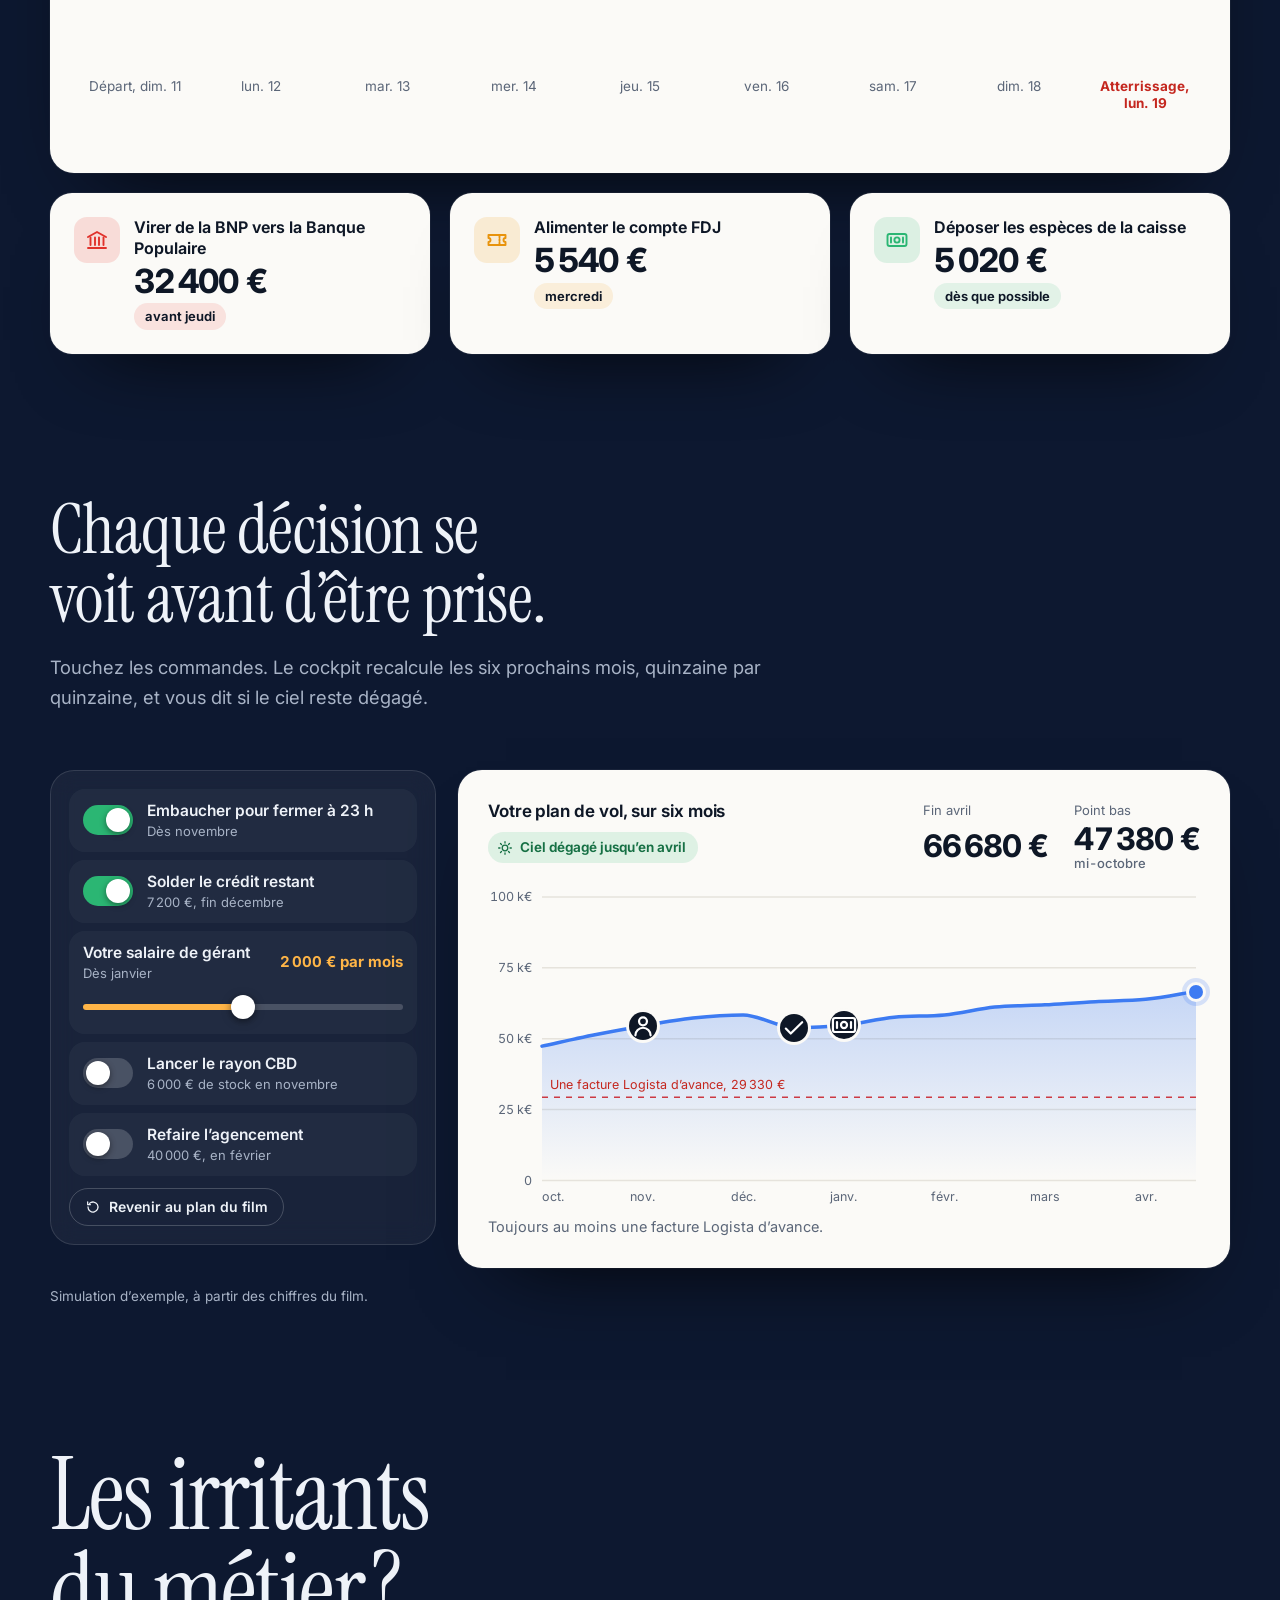
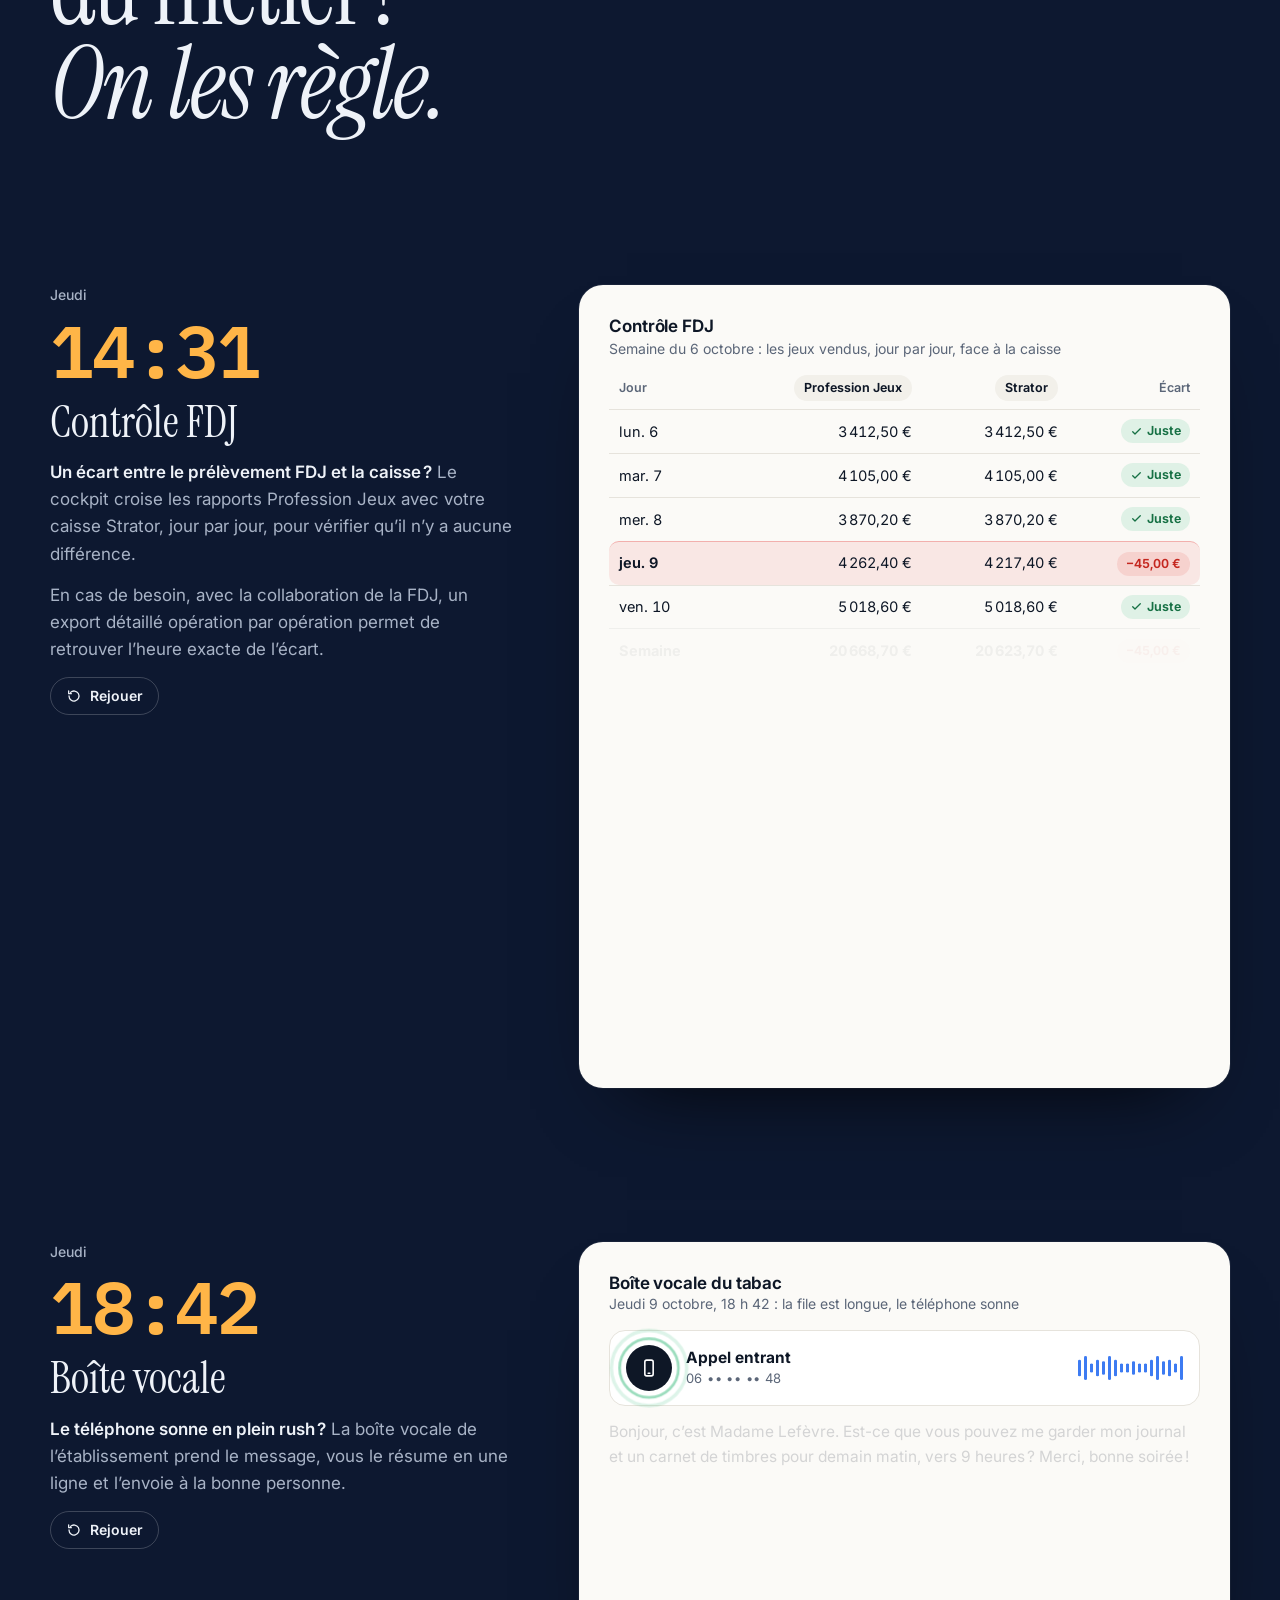
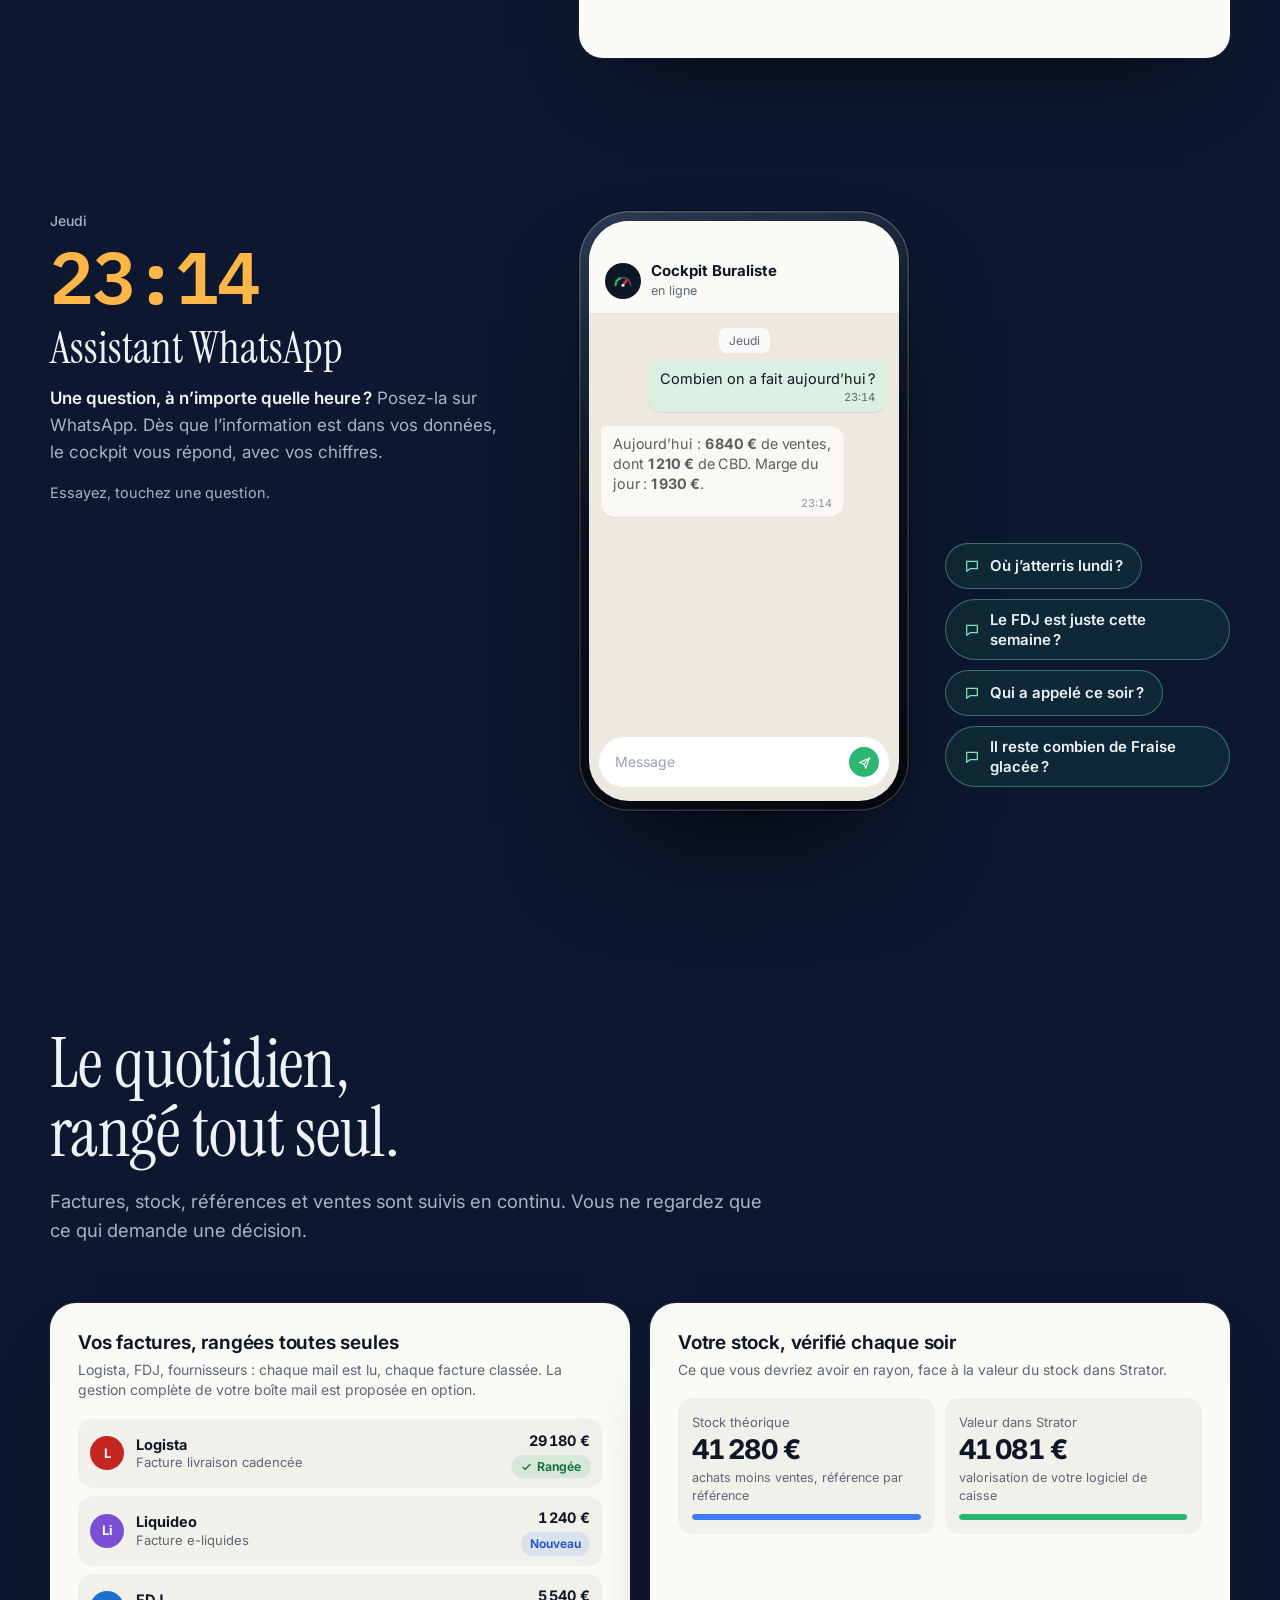
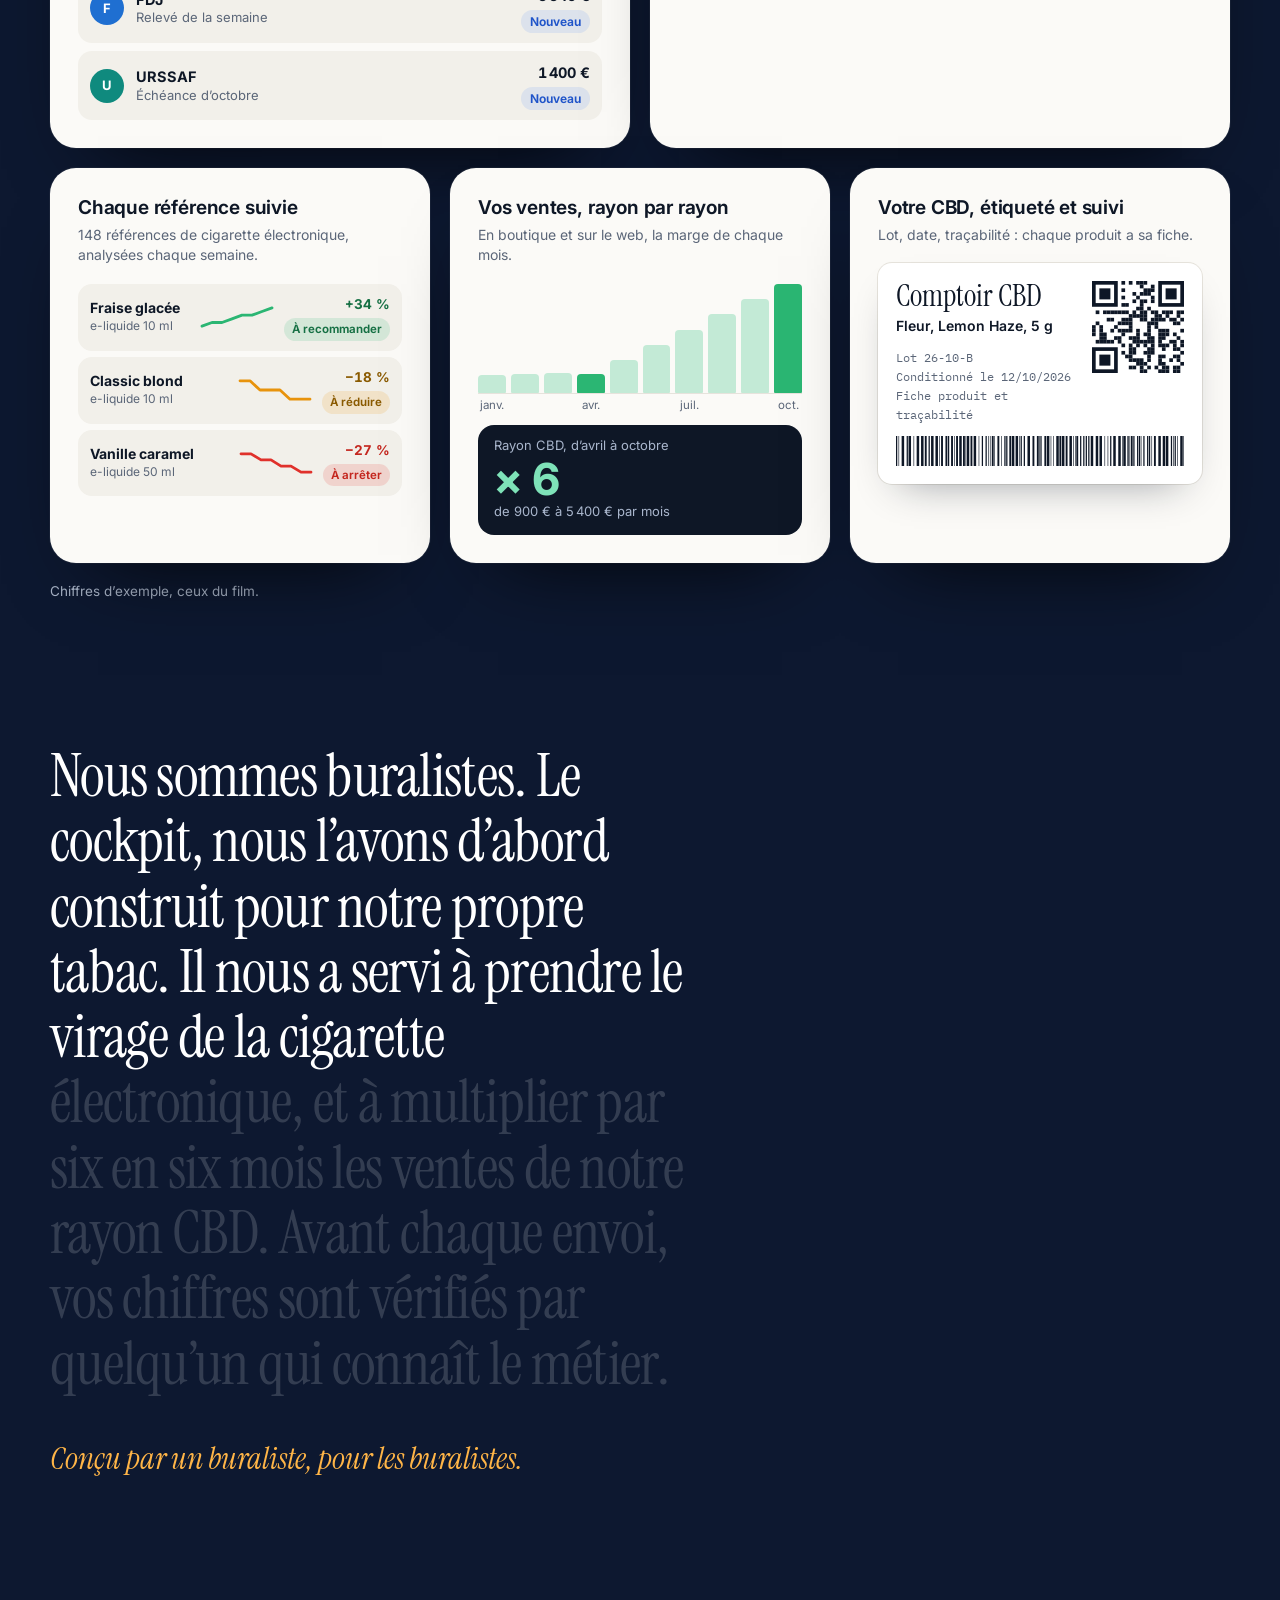
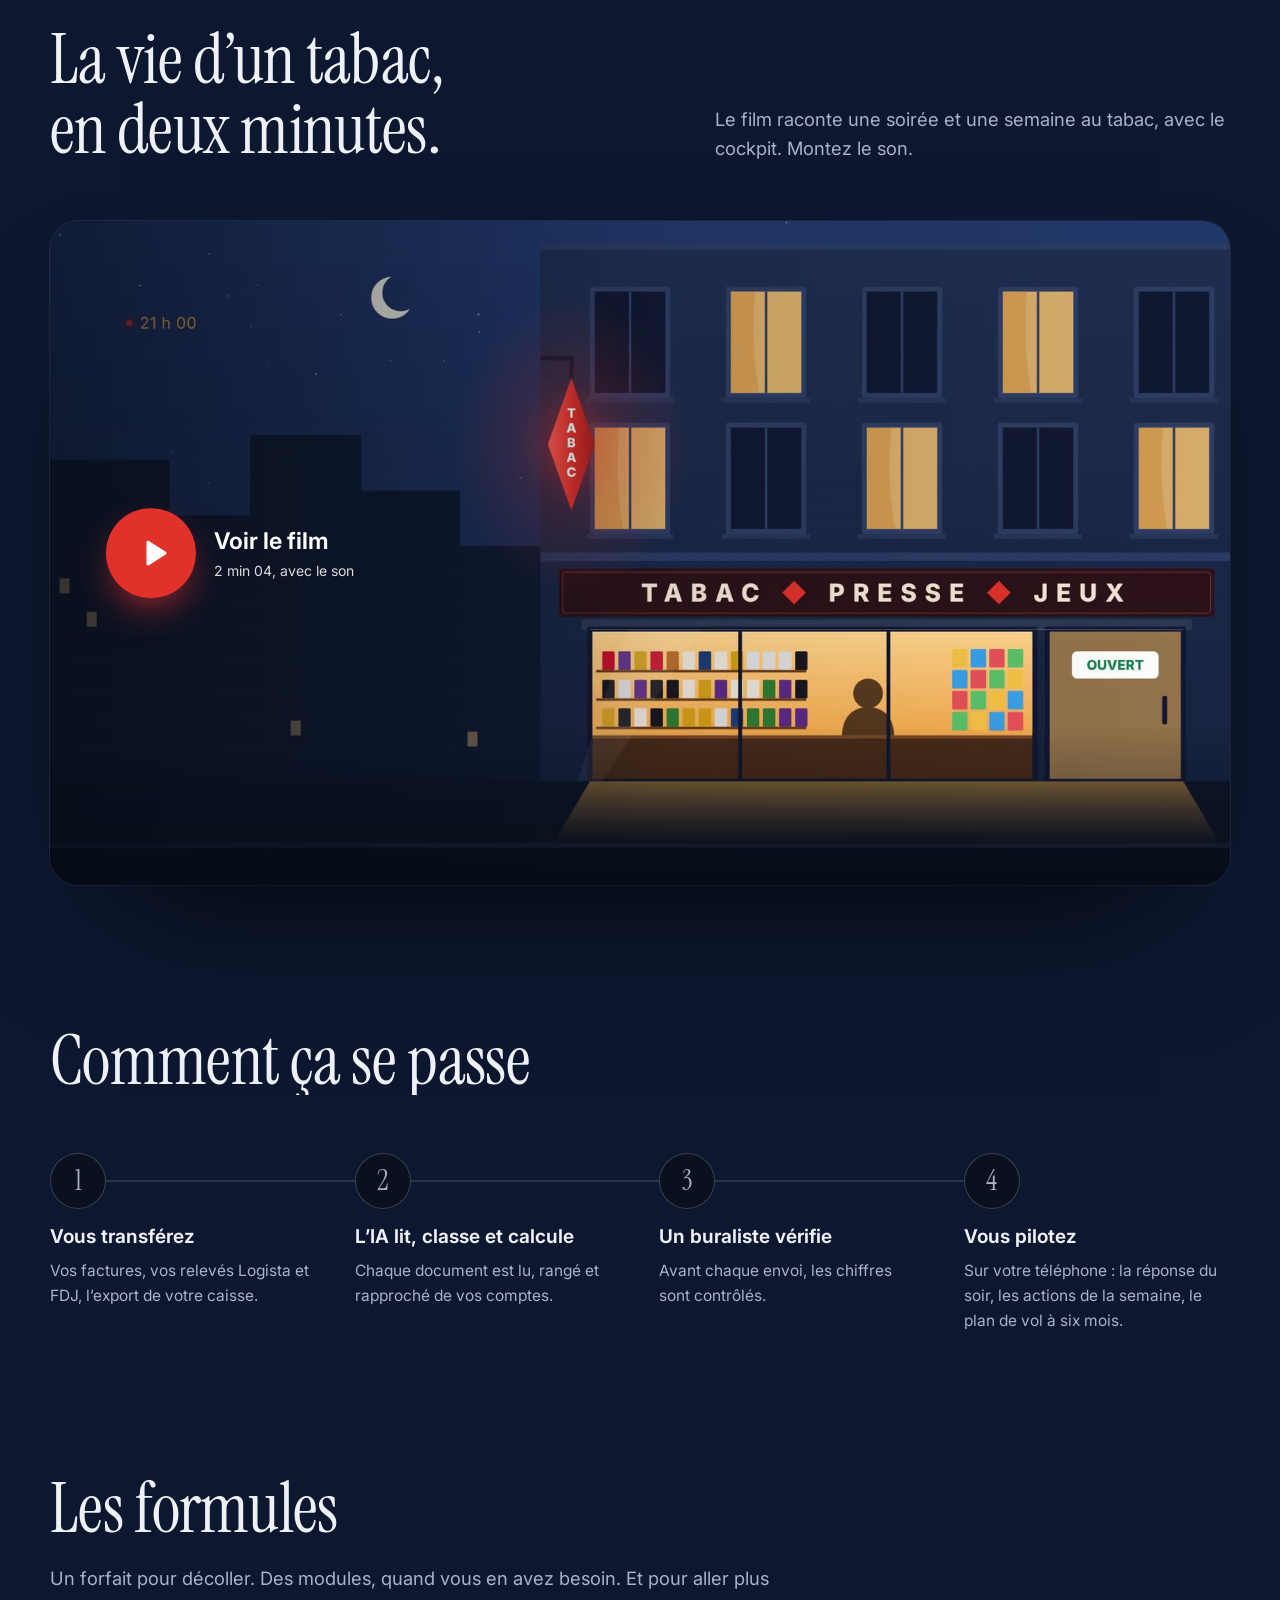
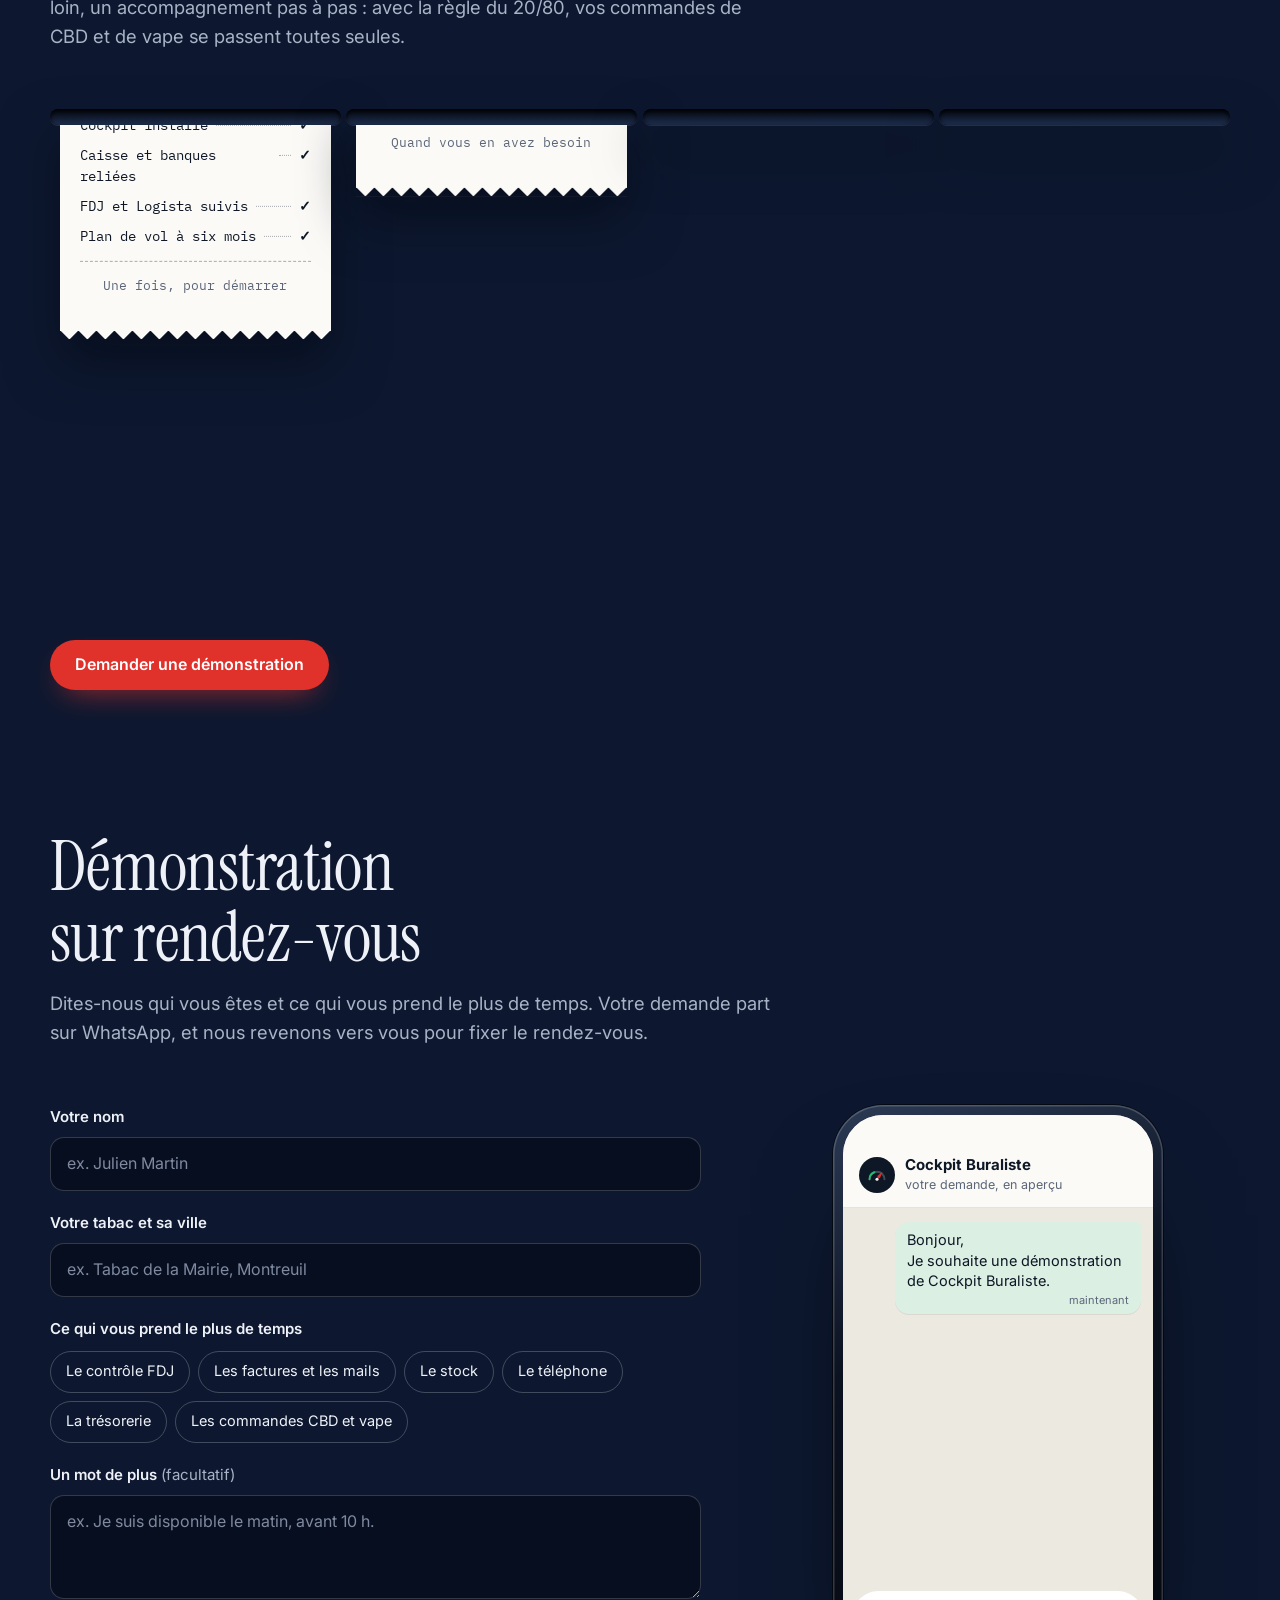
==== commit 575e35e1: "Espace buraliste en version test (hors ligne, branche de travail) - cockpit.html : connexion de démo" ====
--- a/index.html
+++ b/index.html
@@ -45,6 +45,7 @@
       <a href="#formules">Les formules</a>
     </nav>
     <button class="son" id="son" type="button" aria-pressed="false" aria-label="Activer le son"><span class="hp" aria-hidden="true"><svg class="ic" viewBox="0 0 24 24" aria-hidden="true"><path d="M3.5 9.5h3.5l4.5-4v13l-4.5-4H3.5z"/><path d="M15.5 9.5l5 5M20.5 9.5l-5 5"/></svg></span><span class="eq" aria-hidden="true"><i></i><i></i><i></i><i></i></span><span class="son-txt">Son</span></button>
+    <a class="connexion" href="cockpit.html"><svg class="ic" viewBox="0 0 24 24" aria-hidden="true"><rect x="5" y="11" width="14" height="9" rx="2"/><path d="M8 11V8a4 4 0 0 1 8 0v3"/></svg><span class="connexion-txt">Se connecter</span></a>
     <a class="bouton bouton-plein bouton-petit" href="#demo"><span class="cta-long">Demander une démo</span><span class="cta-court" aria-hidden="true">Démo</span></a>
   </div>
 </header>
--- a/styles.css
+++ b/styles.css
@@ -117,10 +117,13 @@
 .son[aria-pressed="true"] .eq i:nth-child(3){animation-delay:-.7s}
 .son[aria-pressed="true"] .eq i:nth-child(4){animation-delay:-.2s}
 @keyframes eq{0%,100%{height:25%}50%{height:100%}}
+.connexion{display:inline-flex;align-items:center;gap:8px;height:40px;padding:0 14px;border-radius:999px;border:1px solid rgba(255,255,255,.16);color:var(--lune);font:600 14px/1 var(--f-texte);text-decoration:none;white-space:nowrap;transition:border-color .2s,color .2s}
+.connexion:hover{border-color:rgba(255,181,71,.6);color:var(--ambre)}
+.connexion .ic{width:17px;height:17px}
 .cta-court{display:none}
 @media (max-width:1060px){.nav{display:none}.son{margin-left:auto}}
-@media (max-width:560px){.son-txt{position:absolute;width:1px;height:1px;overflow:hidden;clip-path:inset(50%)}.son{padding:0 12px}.pilule{gap:8px;padding-left:12px}.marque{font-size:16px}}
-@media (max-width:479px){.horloge{display:none}.cta-long{position:absolute;width:1px;height:1px;overflow:hidden;clip-path:inset(50%);white-space:nowrap}.cta-court{display:inline}}
+@media (max-width:560px){.son-txt,.connexion-txt{position:absolute;width:1px;height:1px;overflow:hidden;clip-path:inset(50%)}.son,.connexion{padding:0 12px}.pilule{gap:8px;padding-left:12px}.marque{font-size:16px}}
+@media (max-width:479px){.horloge{display:none}.cta-long{position:absolute;width:1px;height:1px;overflow:hidden;clip-path:inset(50%);white-space:nowrap}.cta-court{display:inline}.pilule{gap:6px;padding-left:10px}.son,.connexion{width:38px;height:38px;padding:0;justify-content:center}.tete .bouton-petit{padding:0 13px}.marque{font-size:15px;gap:7px}}
 
 /* ---------- 21 h : la scène d'ouverture */
 .scene{position:relative;z-index:1}
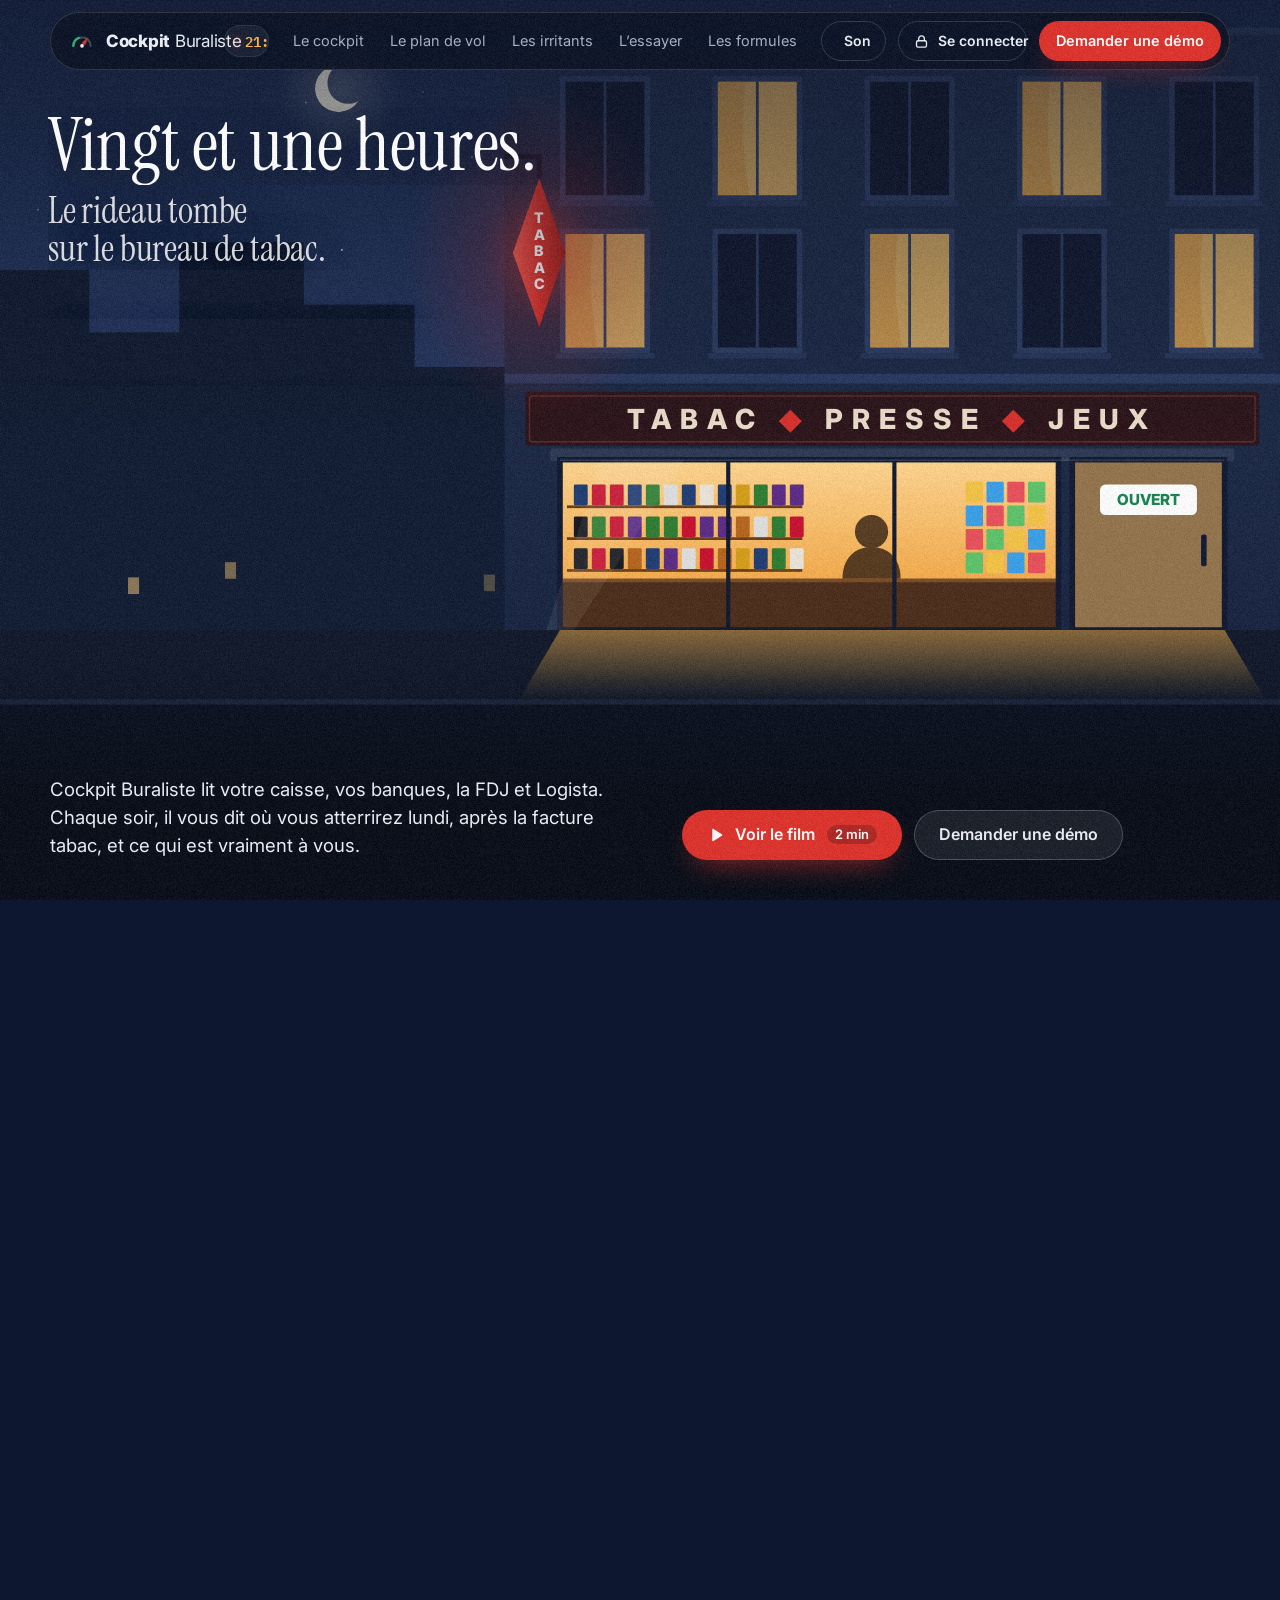
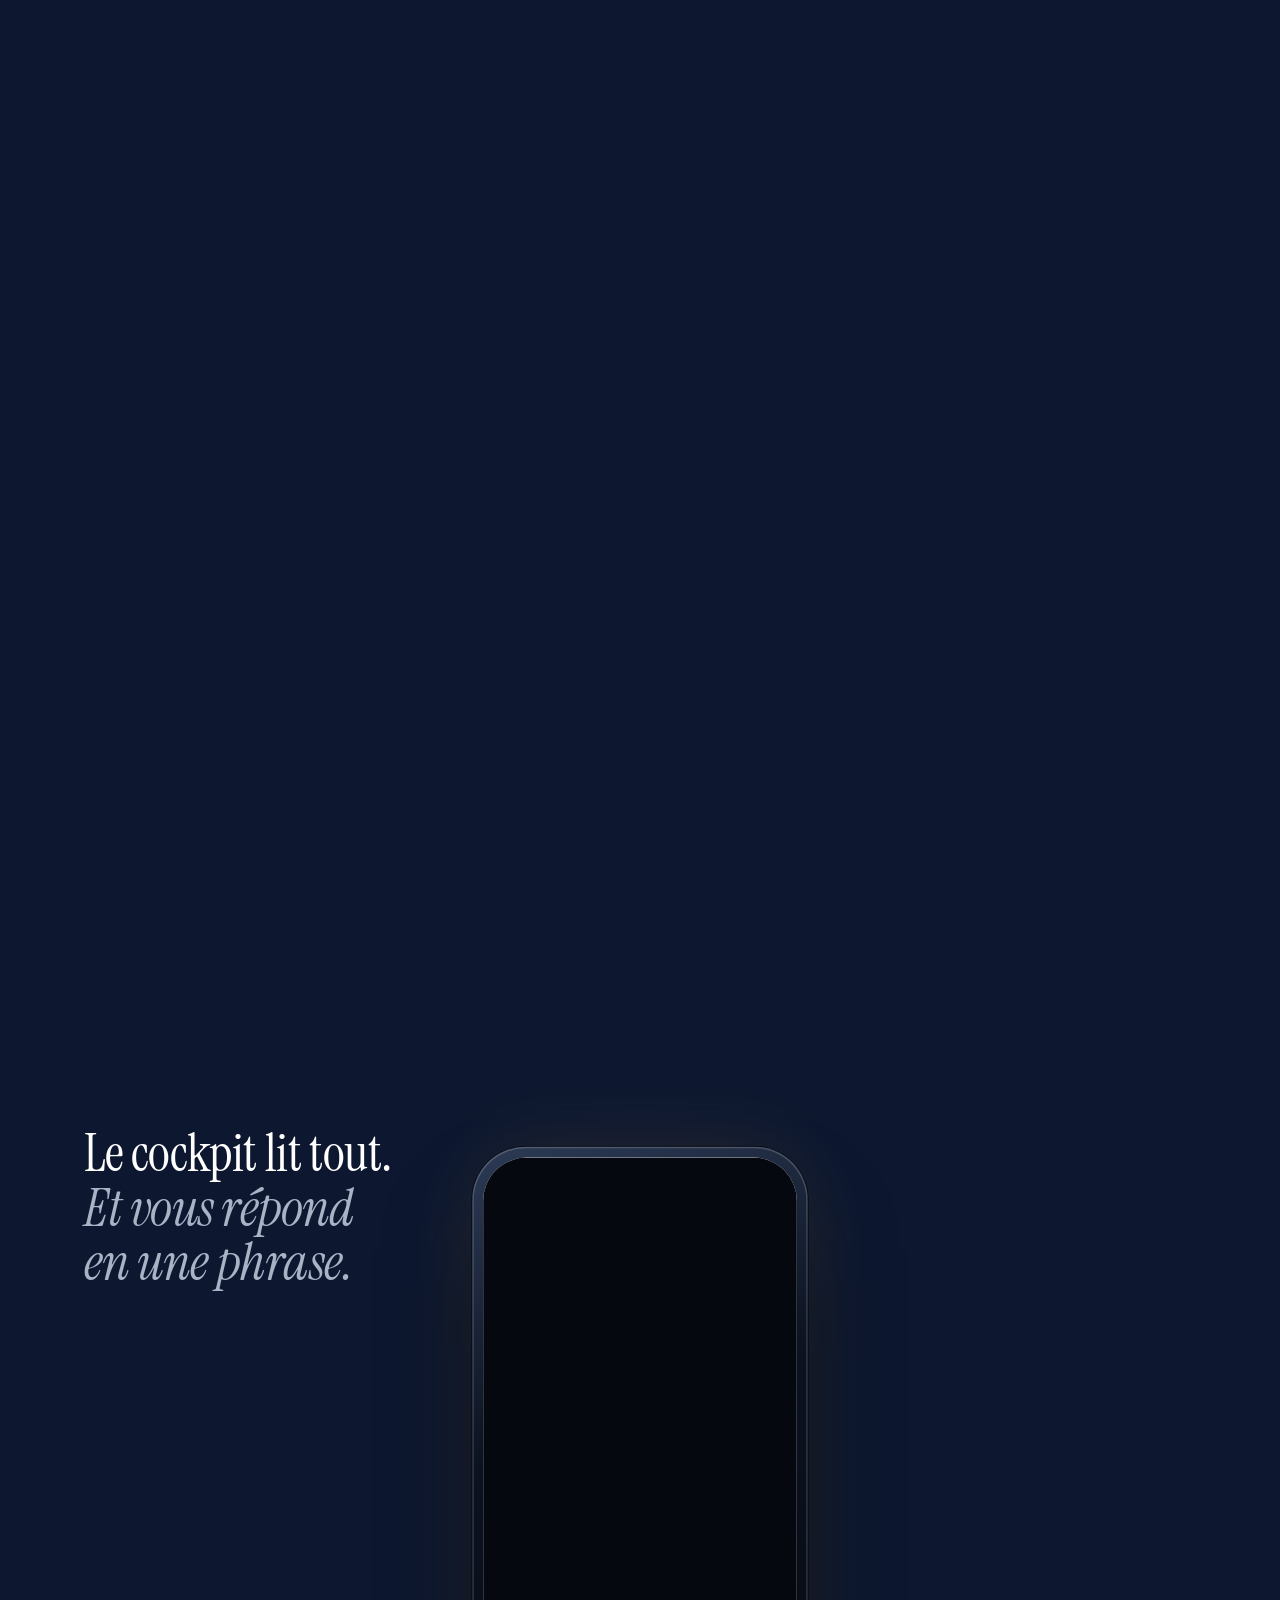
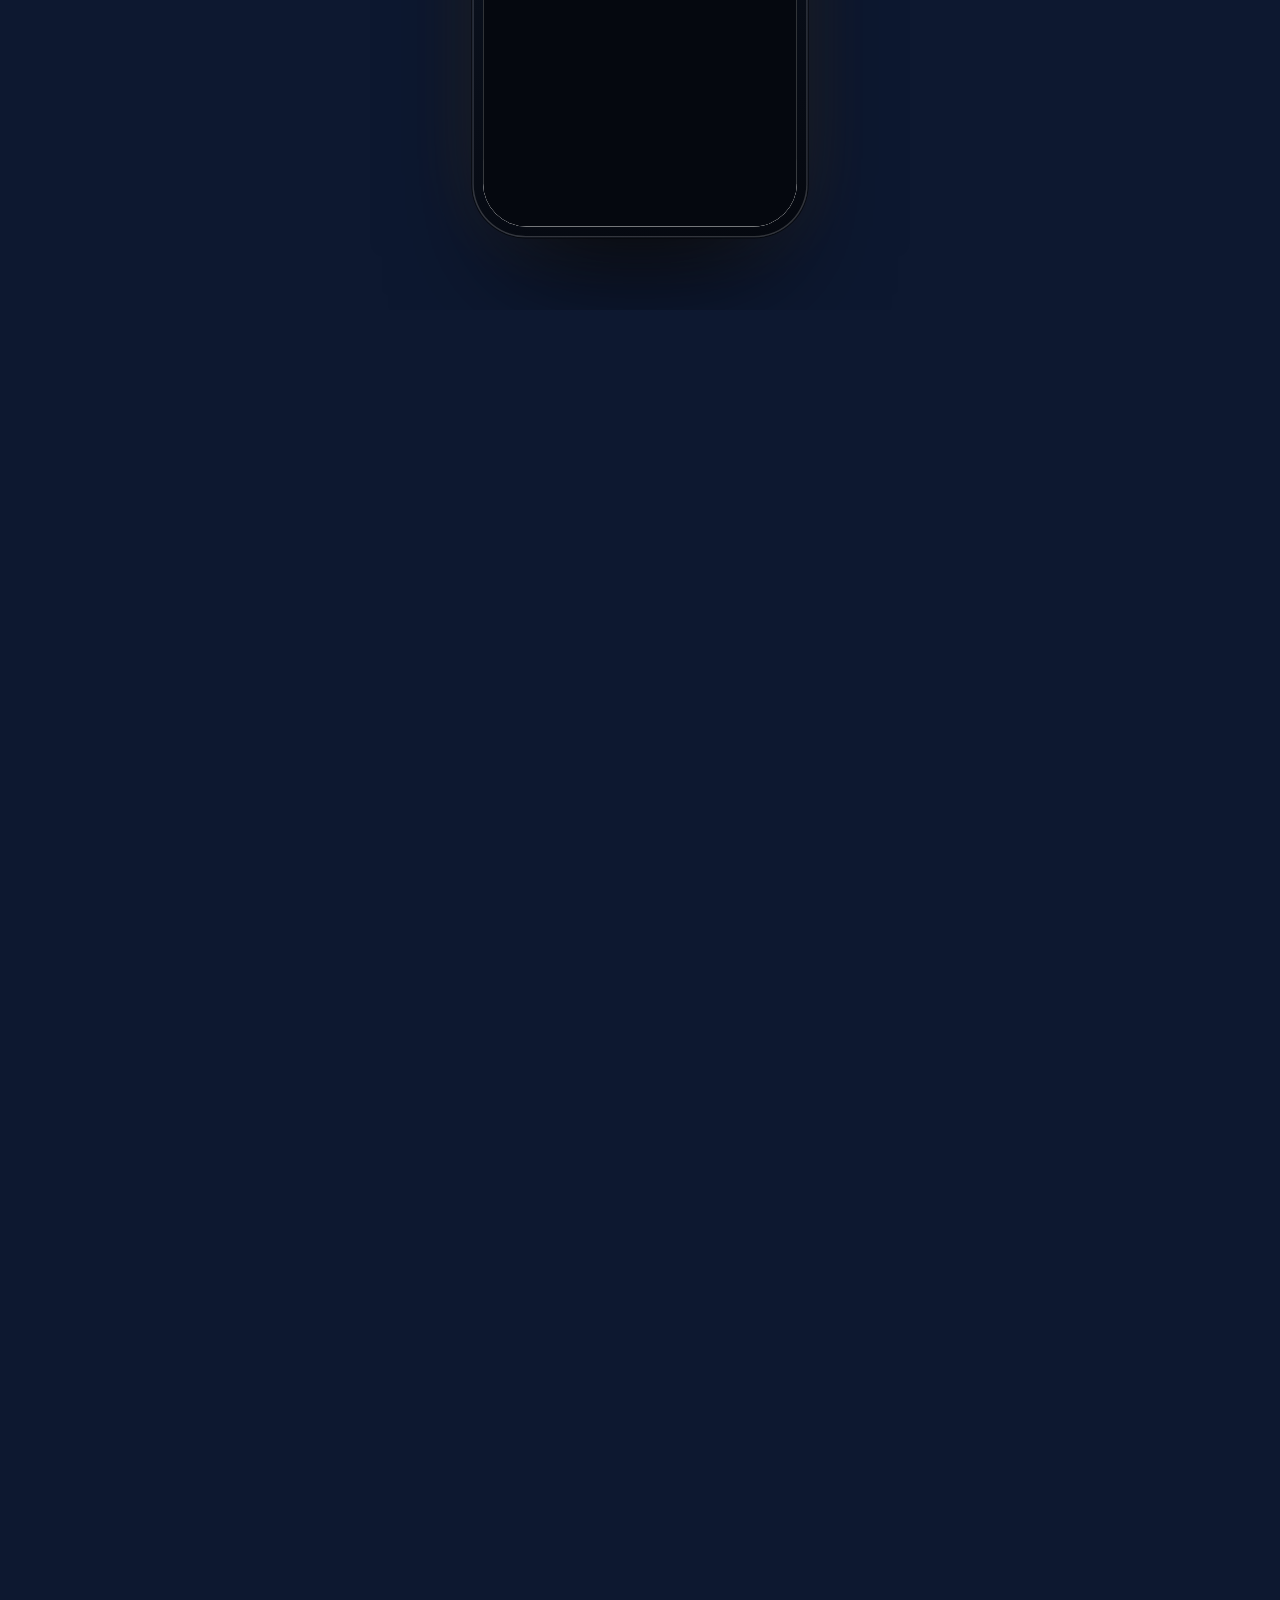
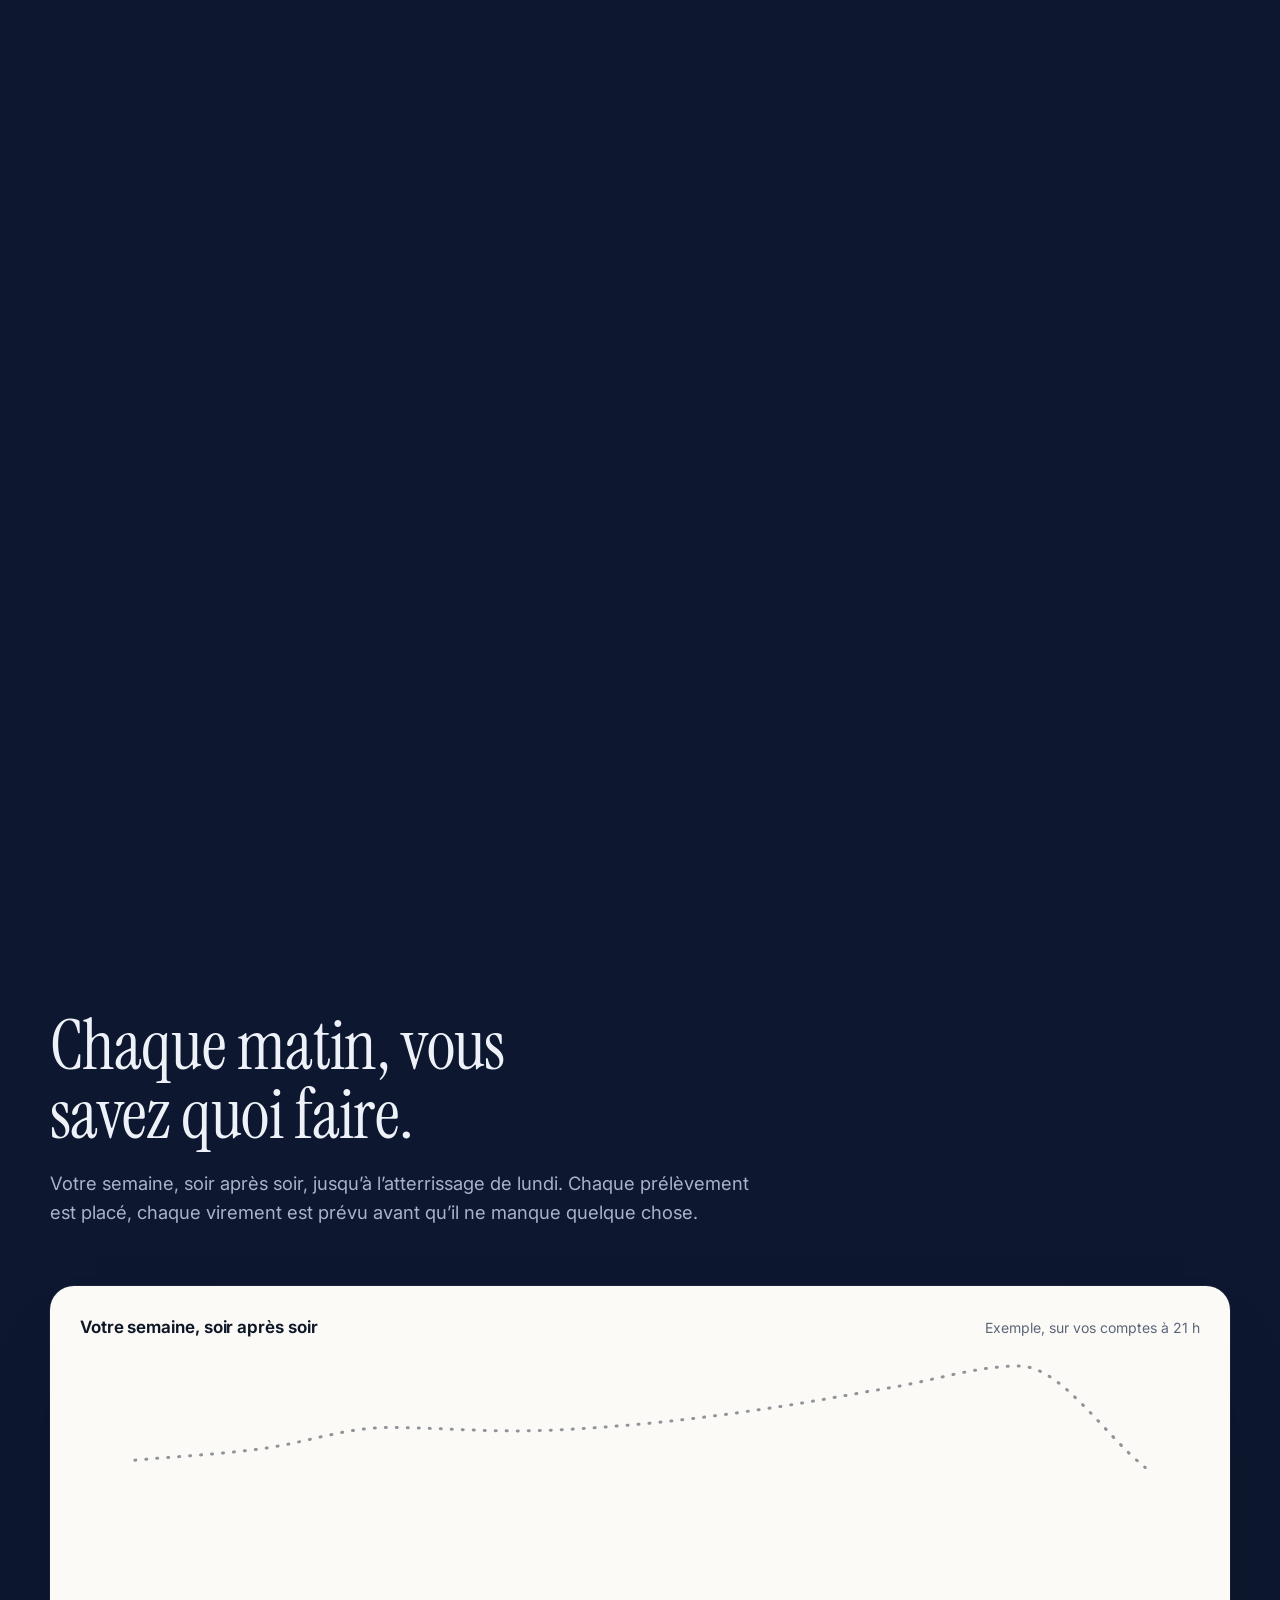
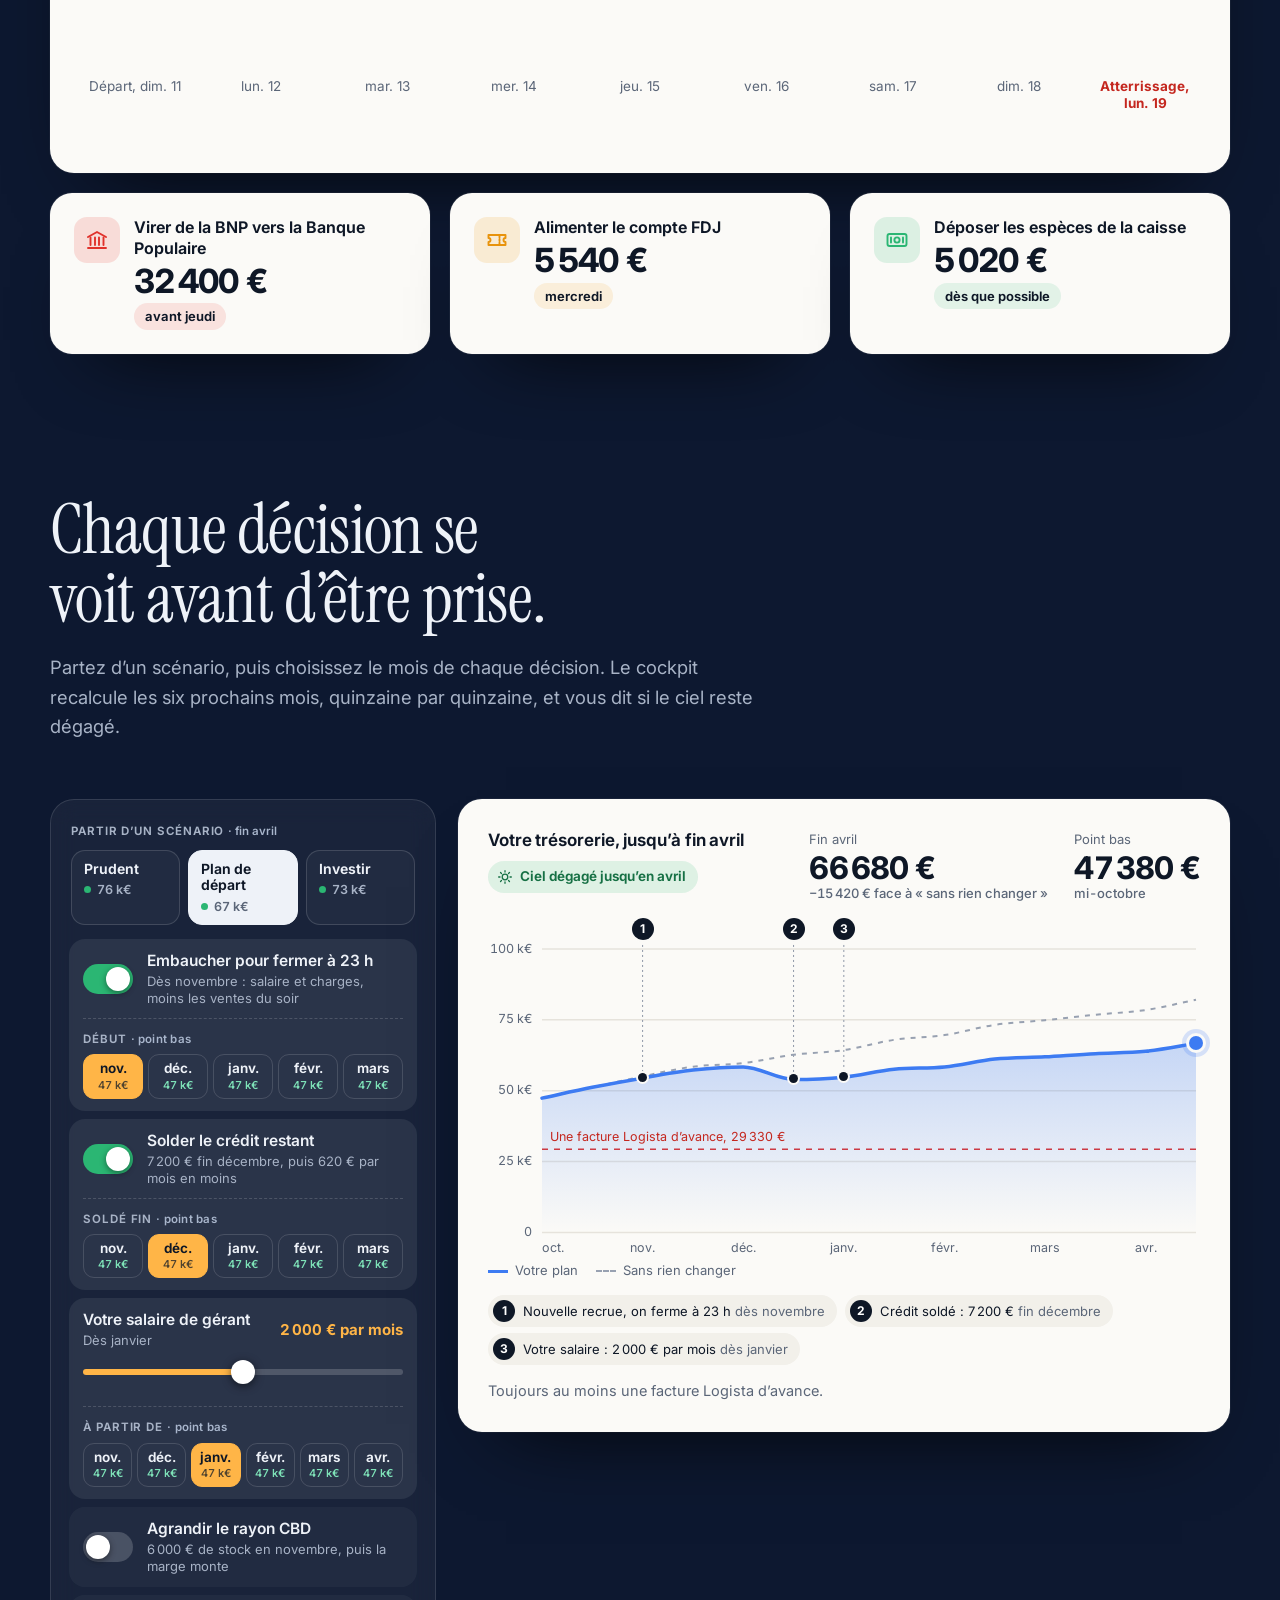
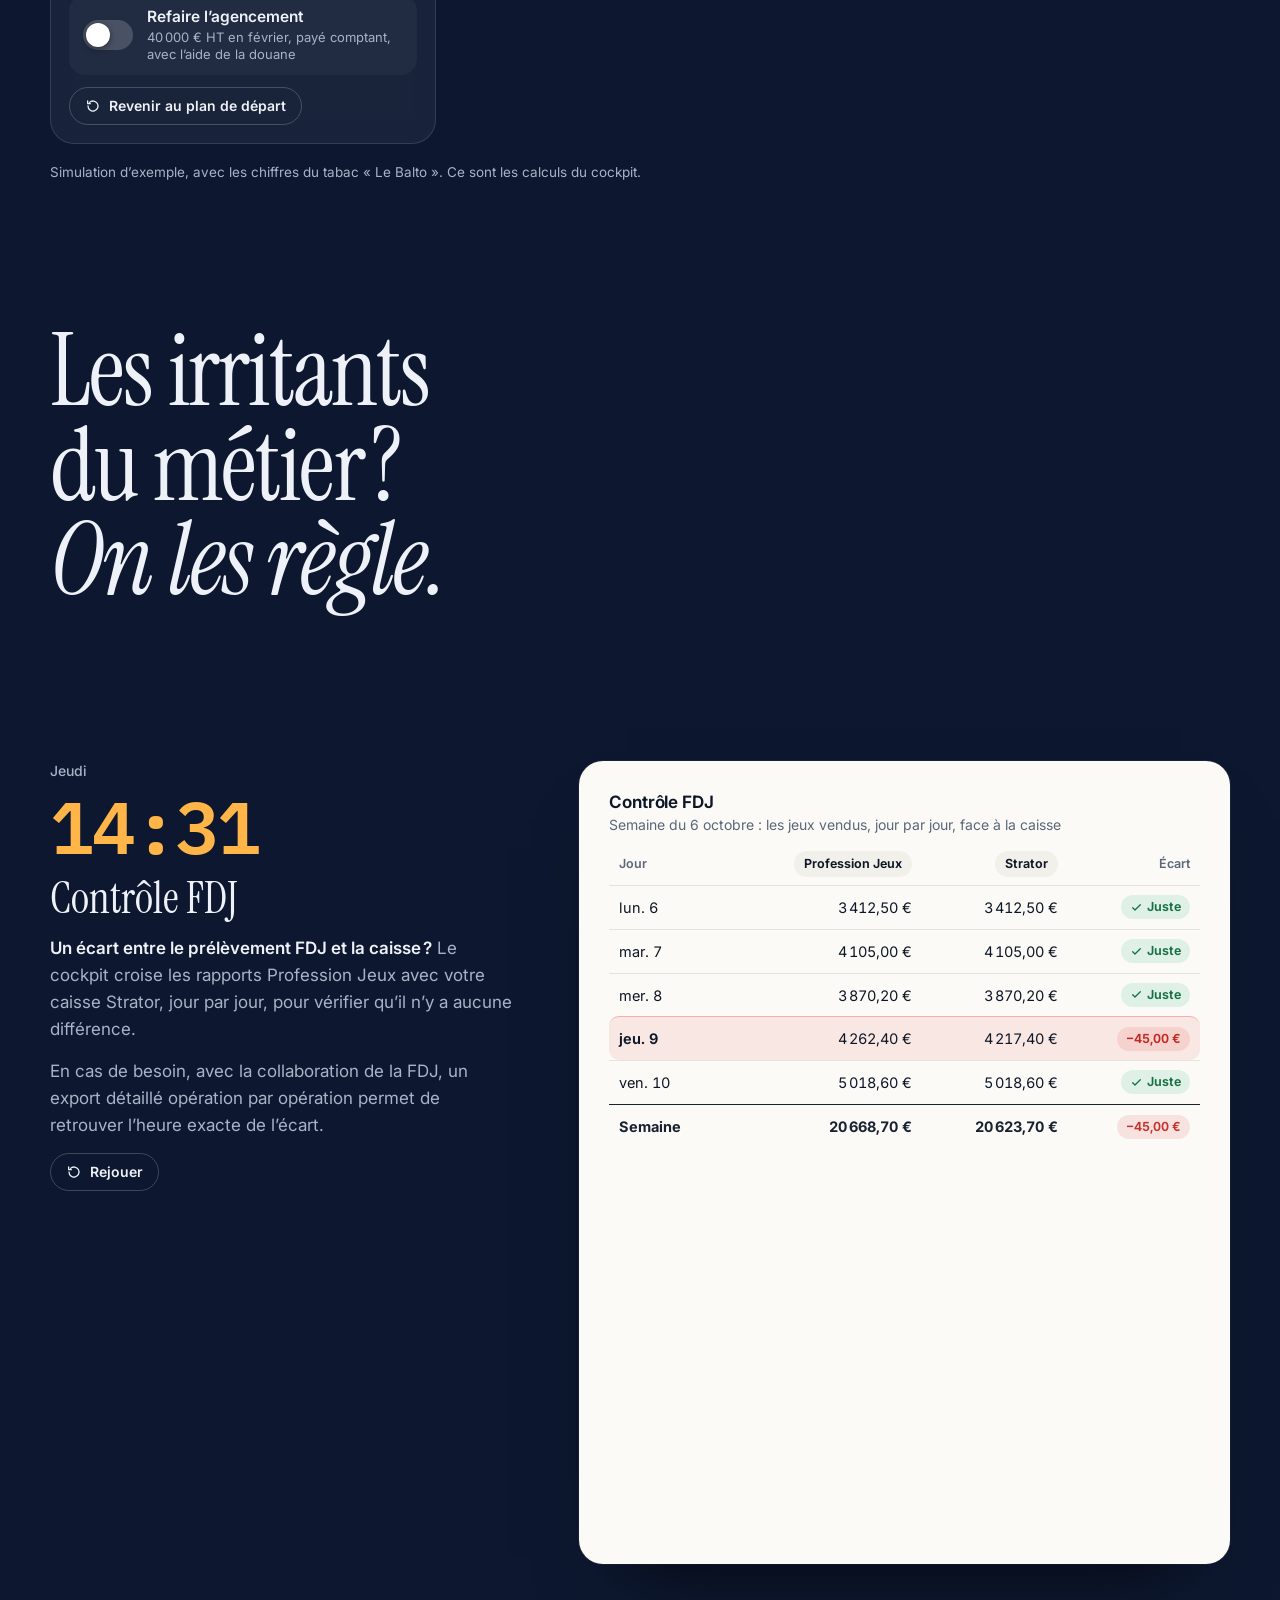
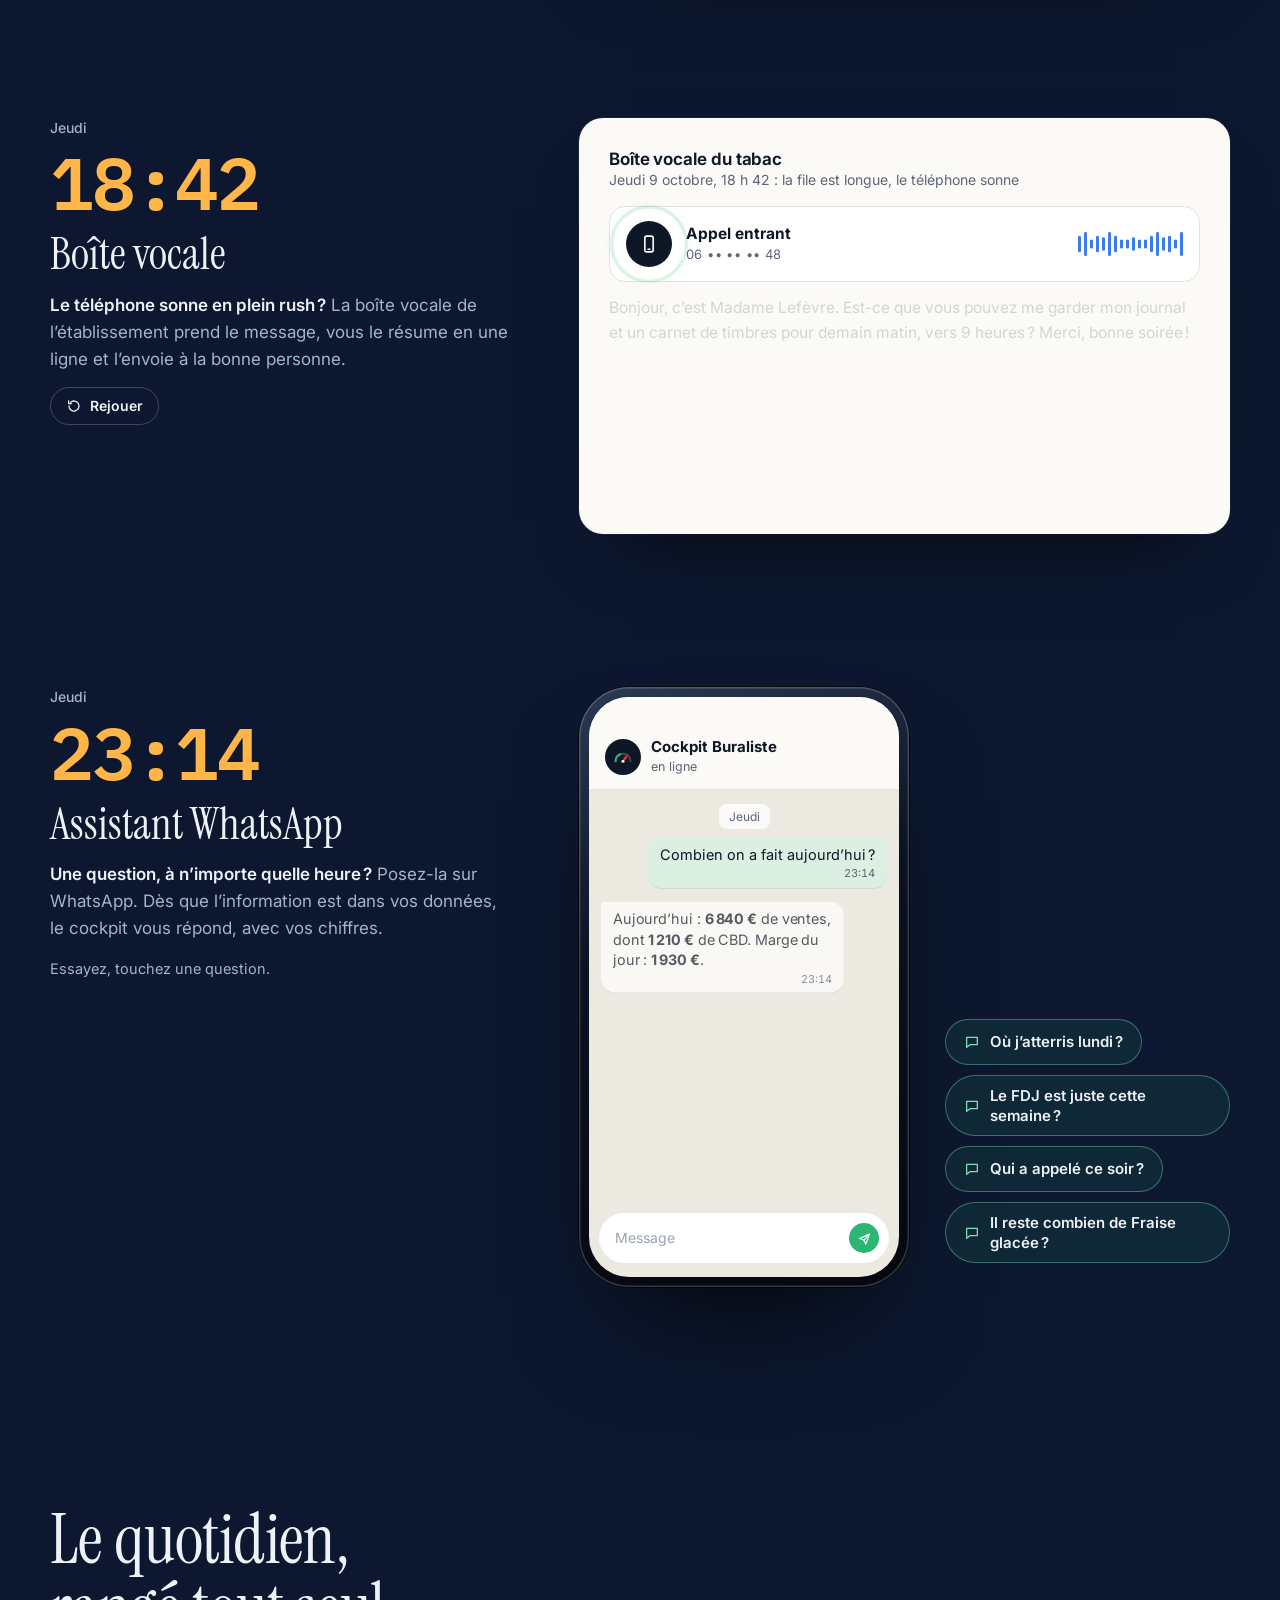
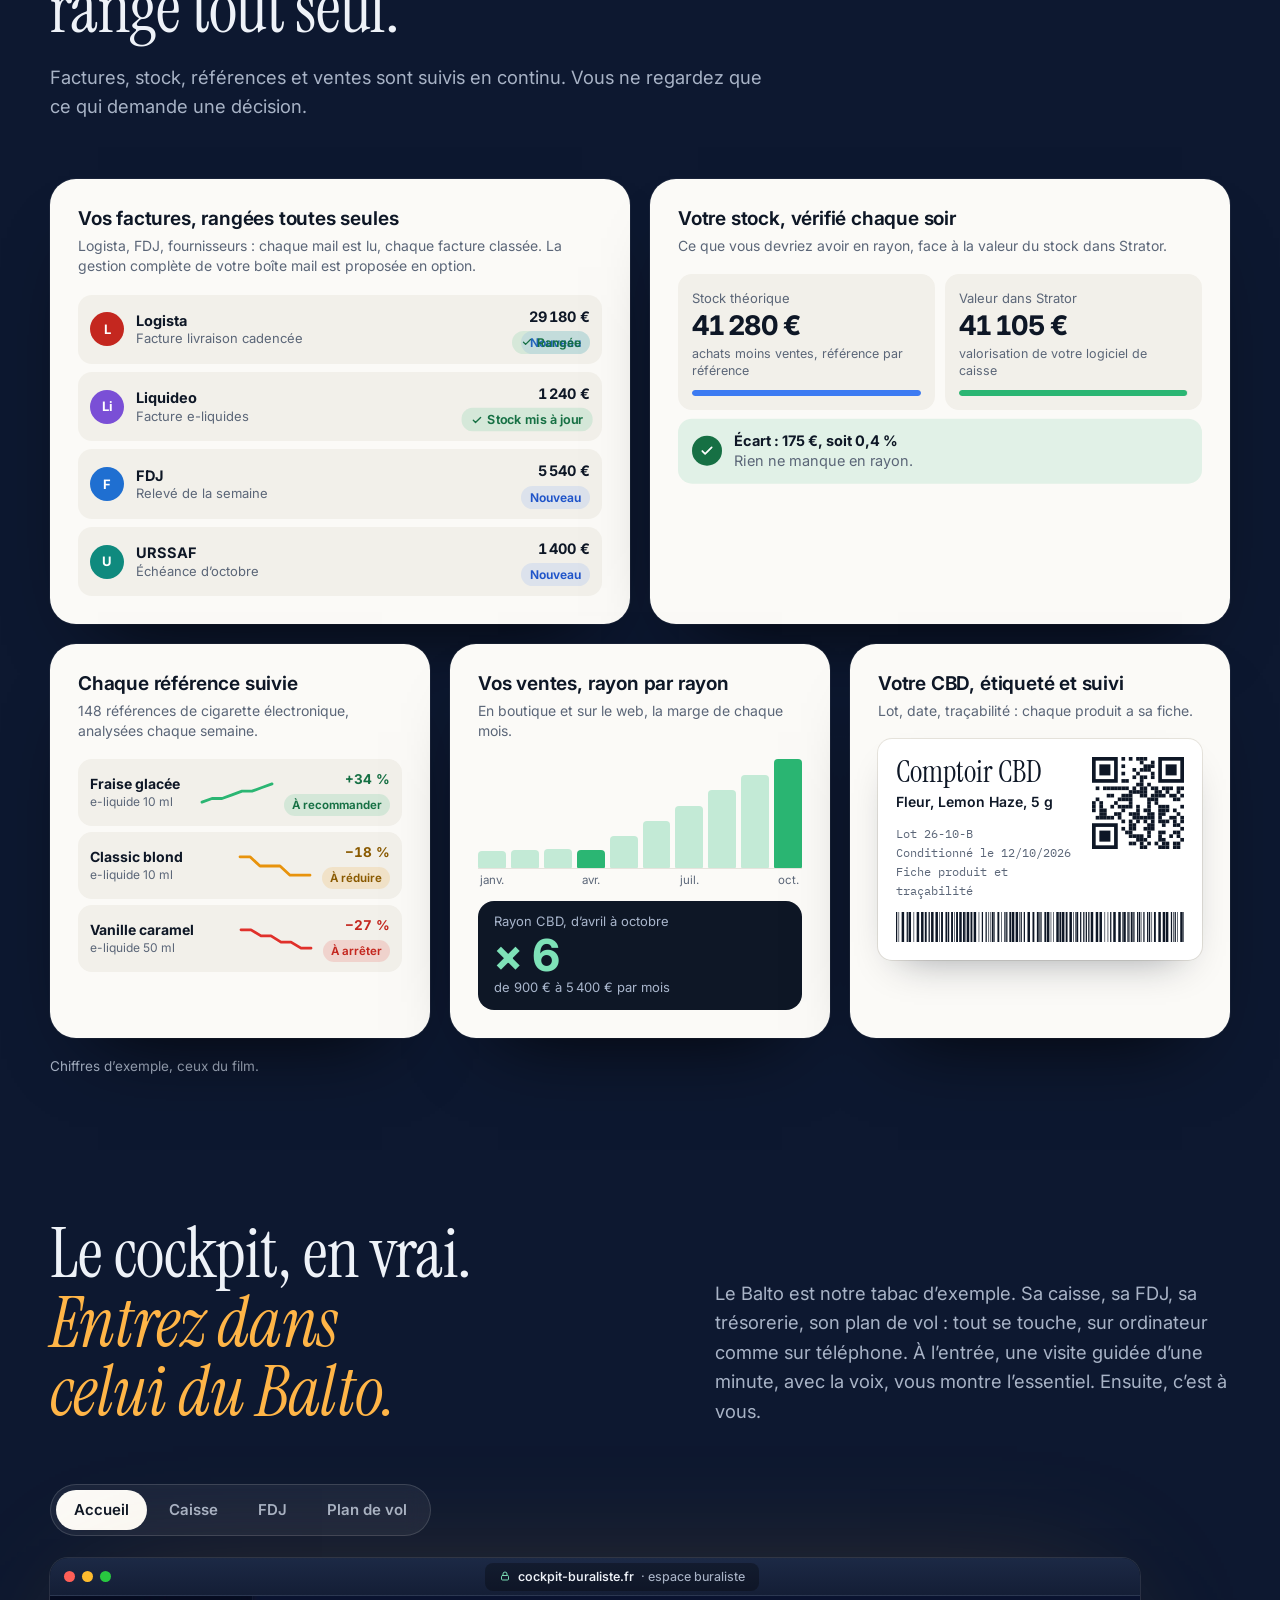
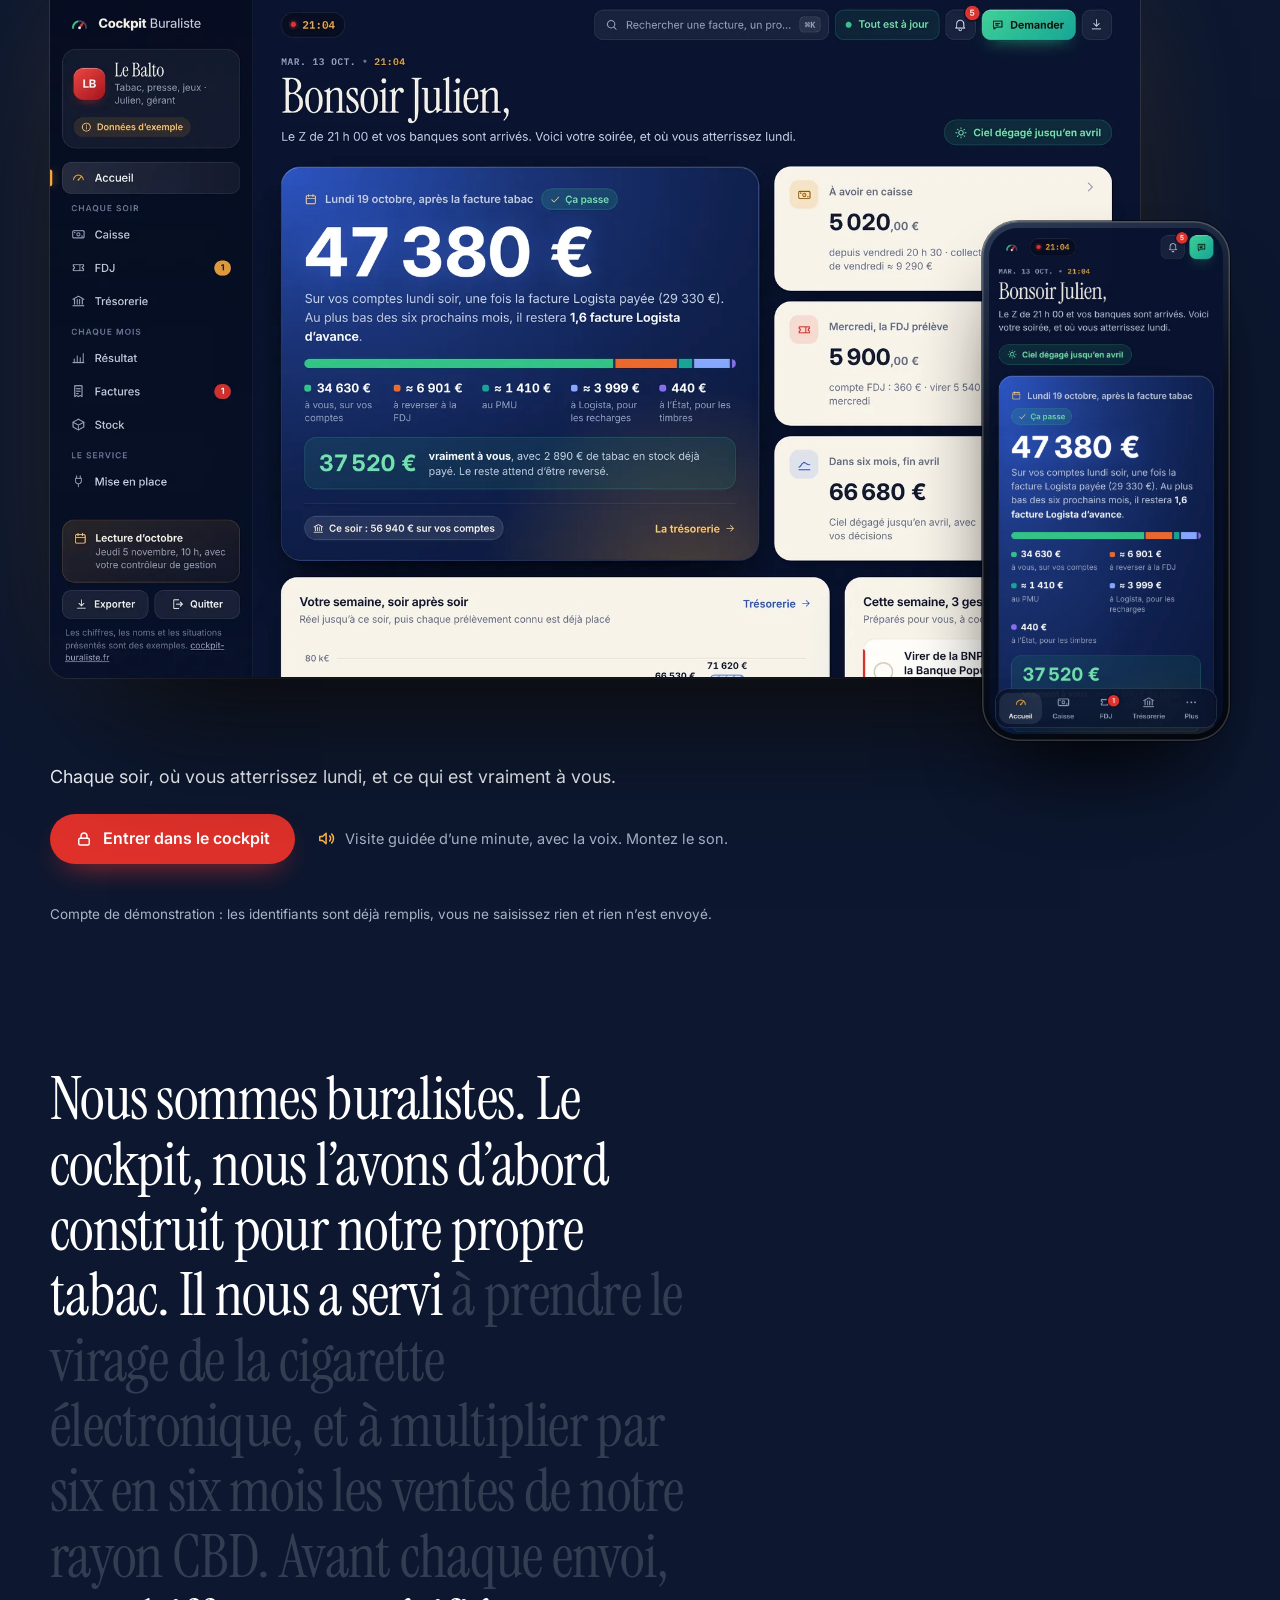
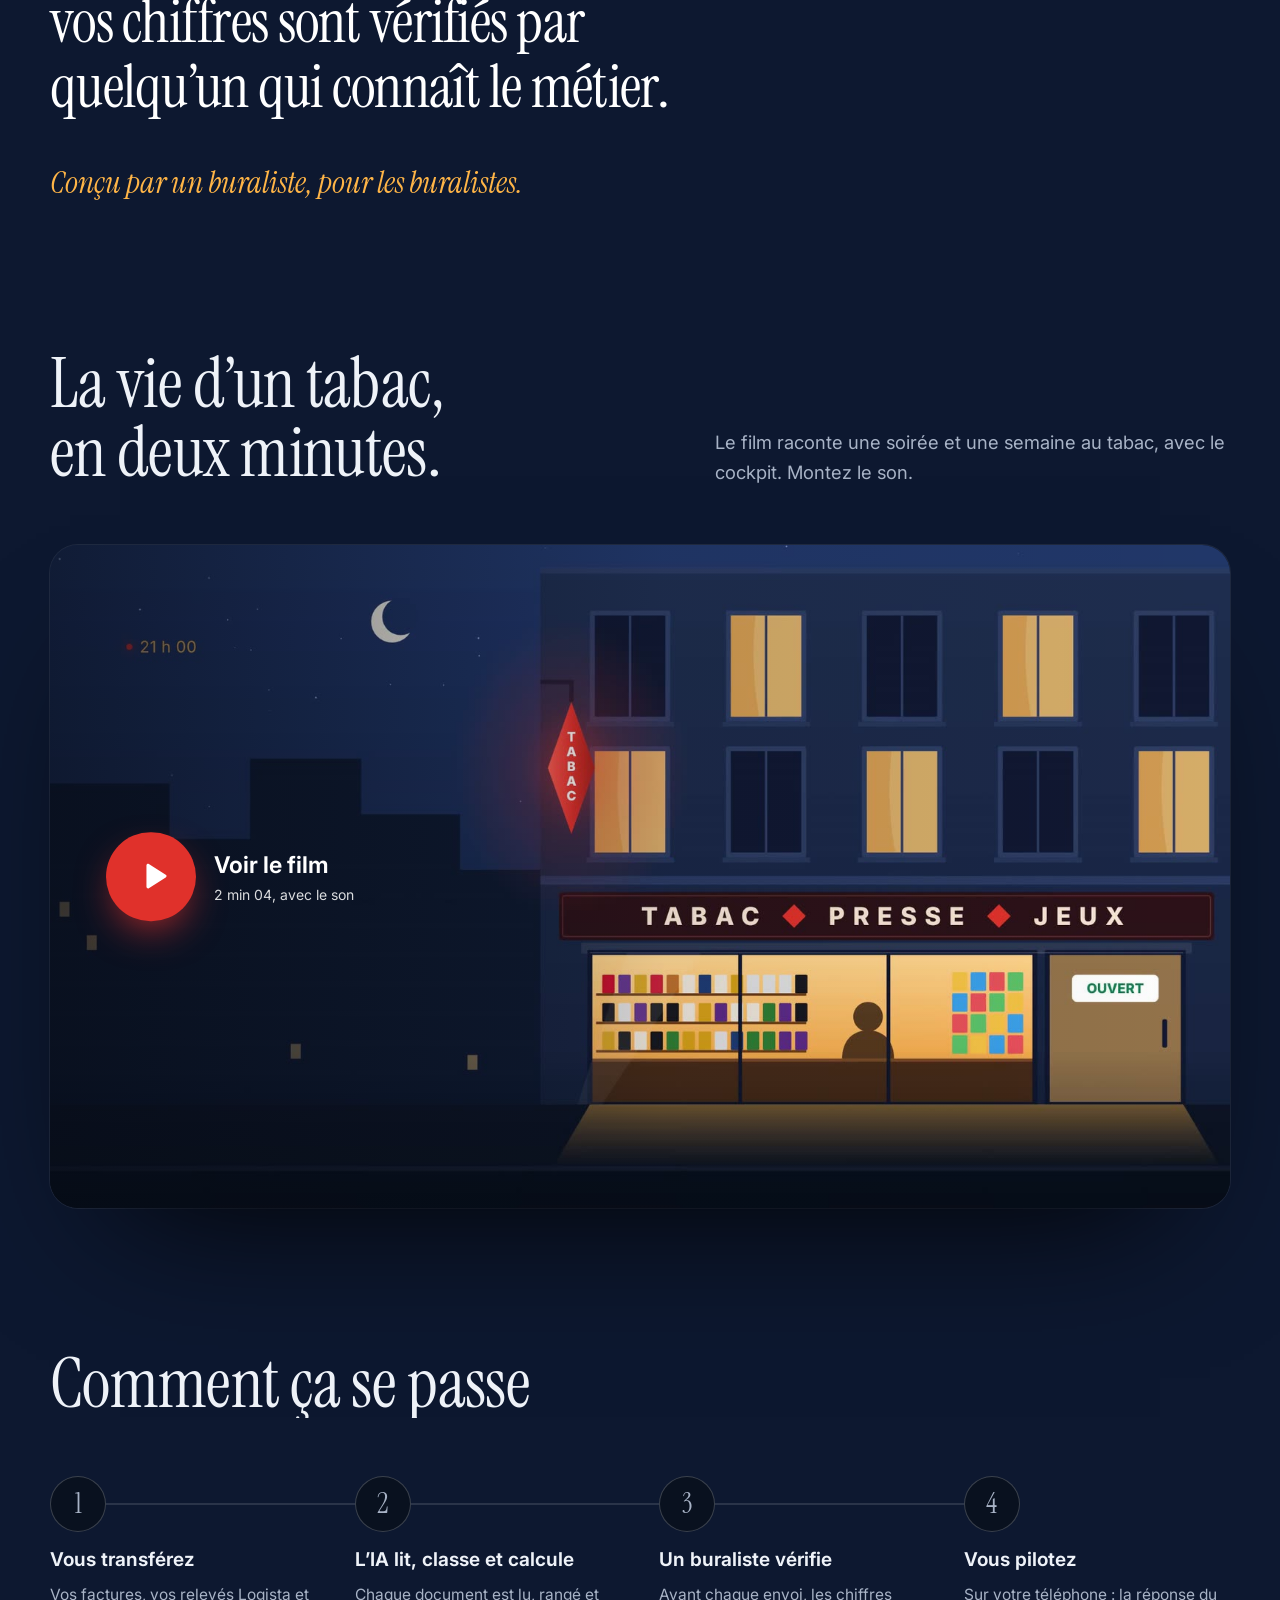
==== commit ba94eca5: "Site et cockpit : visite guidée à la voix, « Essayez le cockpit », plan de vol du cockpit - Visite g" ====
--- a/index.html
+++ b/index.html
@@ -18,13 +18,13 @@
 <meta property="og:type" content="website">
 <meta property="og:locale" content="fr_FR">
 <meta property="og:site_name" content="Cockpit Buraliste">
-<meta property="og:title" content="Cockpit Buraliste : est-ce que ça passe ?">
+<meta property="og:title" content="Cockpit Buraliste : qu’est-ce qui me reste, vraiment ?">
 <meta property="og:description" content="Chaque soir, la réponse en une phrase. Le copilote de gestion conçu par un buraliste, pour les buralistes.">
 <meta property="og:url" content="https://cockpit-buraliste.fr/">
 <meta property="og:image" content="https://cockpit-buraliste.fr/partage.jpg">
 <meta property="og:image:width" content="1200">
 <meta property="og:image:height" content="630">
-<meta property="og:image:alt" content="La devanture d’un tabac la nuit, l’enseigne allumée, et la question : est-ce que ça passe ?">
+<meta property="og:image:alt" content="La devanture d’un tabac la nuit, l’enseigne allumée, et la question : qu’est-ce qui me reste, vraiment ?">
 <meta name="twitter:card" content="summary_large_image">
 </head>
 <body>
@@ -42,6 +42,7 @@
       <a href="#cockpit">Le cockpit</a>
       <a href="#plan-de-vol">Le plan de vol</a>
       <a href="#irritants">Les irritants</a>
+      <a href="#essayer">L’essayer</a>
       <a href="#formules">Les formules</a>
     </nav>
     <button class="son" id="son" type="button" aria-pressed="false" aria-label="Activer le son"><span class="hp" aria-hidden="true"><svg class="ic" viewBox="0 0 24 24" aria-hidden="true"><path d="M3.5 9.5h3.5l4.5-4v13l-4.5-4H3.5z"/><path d="M15.5 9.5l5 5M20.5 9.5l-5 5"/></svg></span><span class="eq" aria-hidden="true"><i></i><i></i><i></i><i></i></span><span class="son-txt">Son</span></button>
@@ -113,11 +114,11 @@
         <p class="l l1"><span>Vingt et une heures.</span></p>
         <p class="l l2"><span>Le rideau tombe<br>sur le bureau de tabac.</span></p>
         <p class="l l3"><span>Et comme chaque soir, la même question…</span></p>
-        <p class="l l4"><span>est-ce que ça passe&#8239;?</span></p>
+        <p class="l l4"><span>qu’est-ce qui me reste, vraiment&#8239;?</span></p>
       </div>
       <div class="scene-pied" id="scene-pied">
         <div class="scene-pied-in">
-          <p class="pitch">Cockpit Buraliste lit votre caisse, vos banques, la FDJ et Logista. Chaque soir, il vous dit où vous atterrirez lundi, après la facture tabac.</p>
+          <p class="pitch">Cockpit Buraliste lit votre caisse, vos banques, la FDJ et Logista. Chaque soir, il vous dit où vous atterrirez lundi, après la facture tabac, et ce qui est vraiment à vous.</p>
           <div class="actions">
             <button class="bouton bouton-plein" type="button" data-film><svg class="ic" viewBox="0 0 24 24" aria-hidden="true"><path d="M7 4.8v14.4c0 .8.9 1.3 1.6.9l11.3-7.2a1 1 0 0 0 0-1.8L8.6 3.9C7.9 3.5 7 4 7 4.8z" fill="currentColor" stroke="none"/></svg>Voir le film<span class="duree">2&nbsp;min</span></button>
             <a class="bouton bouton-verre" href="#demo">Demander une démo</a>
@@ -170,7 +171,7 @@
         <svg viewBox="0 0 300 40" preserveAspectRatio="none"><path d="M0.0,31.4L23.1,25.8L46.2,21.0L69.2,16.8L92.3,15.2L115.4,21.7L138.5,20.5L161.5,16.4L184.6,15.2L207.7,11.1L230.8,9.9L253.8,8.3L276.9,7.1L300.0,3.0"/></svg>
       </div>
     </div>
-    <nav class="app-nav" aria-hidden="true"><span class="on"><svg class="ic" viewBox="0 0 24 24" aria-hidden="true"><circle cx="12" cy="12" r="4.2"/><path d="M12 2.5v2M12 19.5v2M2.5 12h2M19.5 12h2M5.3 5.3l1.4 1.4M17.3 17.3l1.4 1.4M5.3 18.7l1.4-1.4M17.3 6.7l1.4-1.4"/></svg>Cockpit</span><span><svg class="ic" viewBox="0 0 24 24" aria-hidden="true"><path d="M2.5 6.5h11v9.5h-11z"/><path d="M13.5 9.5h4l3 3.2V16h-7z"/><circle cx="6.5" cy="18" r="1.8"/><circle cx="16.8" cy="18" r="1.8"/></svg>Livraison</span><span><svg class="ic" viewBox="0 0 24 24" aria-hidden="true"><path d="M3 17l6-6 4 4 8-8"/><path d="M15 7h6v6"/></svg>Plan de vol</span><span><svg class="ic" viewBox="0 0 24 24" aria-hidden="true"><path d="M3.5 7h17v3a2 2 0 0 0 0 4v3h-17v-3a2 2 0 0 0 0-4z"/><path d="M14.5 7.5v2M14.5 11v2M14.5 14.5v2"/></svg>Jeux</span><span><svg class="ic" viewBox="0 0 24 24" aria-hidden="true"><rect x="3" y="11" width="18" height="9" rx="2"/><path d="M6 11V5h9v6"/><path d="M8.5 8h4"/><path d="M7 15.5h2M11 15.5h2M15 15.5h2"/></svg>Caisse</span></nav>
+    <nav class="app-nav" aria-hidden="true"><span class="on"><svg class="ic" viewBox="0 0 24 24" aria-hidden="true"><path d="M4 16a8 8 0 0 1 16 0"/><path d="M12 16l4.2-5"/><path d="M12 16h.01" stroke-width="3"/></svg>Accueil</span><span><svg class="ic" viewBox="0 0 24 24" aria-hidden="true"><rect x="2.5" y="6" width="19" height="12" rx="2"/><circle cx="12" cy="12" r="2.6"/><path d="M6 9v.01M18 15v.01" stroke-width="2.4"/></svg>Caisse</span><span><svg class="ic" viewBox="0 0 24 24" aria-hidden="true"><path d="M3.5 7h17v3a2 2 0 0 0 0 4v3h-17v-3a2 2 0 0 0 0-4z"/><path d="M14.5 7.5v2M14.5 11v2M14.5 14.5v2"/></svg>FDJ</span><span><svg class="ic" viewBox="0 0 24 24" aria-hidden="true"><path d="M3 9l9-5 9 5"/><path d="M5.5 9.5v7.5M10 9.5v7.5M14 9.5v7.5M18.5 9.5v7.5"/><path d="M3 20h18"/></svg>Trésorerie</span><span><svg class="ic" viewBox="0 0 24 24" aria-hidden="true"><path d="M5 12h.01M12 12h.01M19 12h.01" stroke-width="3.2"/></svg>Plus</span></nav>
     <div class="tel-noir"></div>
   </div>
 </div></div>
@@ -220,7 +221,7 @@
         <svg viewBox="0 0 300 40" preserveAspectRatio="none"><path d="M0.0,31.4L23.1,25.8L46.2,21.0L69.2,16.8L92.3,15.2L115.4,21.7L138.5,20.5L161.5,16.4L184.6,15.2L207.7,11.1L230.8,9.9L253.8,8.3L276.9,7.1L300.0,3.0"/></svg>
       </div>
     </div>
-    <nav class="app-nav" aria-hidden="true"><span class="on"><svg class="ic" viewBox="0 0 24 24" aria-hidden="true"><circle cx="12" cy="12" r="4.2"/><path d="M12 2.5v2M12 19.5v2M2.5 12h2M19.5 12h2M5.3 5.3l1.4 1.4M17.3 17.3l1.4 1.4M5.3 18.7l1.4-1.4M17.3 6.7l1.4-1.4"/></svg>Cockpit</span><span><svg class="ic" viewBox="0 0 24 24" aria-hidden="true"><path d="M2.5 6.5h11v9.5h-11z"/><path d="M13.5 9.5h4l3 3.2V16h-7z"/><circle cx="6.5" cy="18" r="1.8"/><circle cx="16.8" cy="18" r="1.8"/></svg>Livraison</span><span><svg class="ic" viewBox="0 0 24 24" aria-hidden="true"><path d="M3 17l6-6 4 4 8-8"/><path d="M15 7h6v6"/></svg>Plan de vol</span><span><svg class="ic" viewBox="0 0 24 24" aria-hidden="true"><path d="M3.5 7h17v3a2 2 0 0 0 0 4v3h-17v-3a2 2 0 0 0 0-4z"/><path d="M14.5 7.5v2M14.5 11v2M14.5 14.5v2"/></svg>Jeux</span><span><svg class="ic" viewBox="0 0 24 24" aria-hidden="true"><rect x="3" y="11" width="18" height="9" rx="2"/><path d="M6 11V5h9v6"/><path d="M8.5 8h4"/><path d="M7 15.5h2M11 15.5h2M15 15.5h2"/></svg>Caisse</span></nav>
+    <nav class="app-nav" aria-hidden="true"><span class="on"><svg class="ic" viewBox="0 0 24 24" aria-hidden="true"><path d="M4 16a8 8 0 0 1 16 0"/><path d="M12 16l4.2-5"/><path d="M12 16h.01" stroke-width="3"/></svg>Accueil</span><span><svg class="ic" viewBox="0 0 24 24" aria-hidden="true"><rect x="2.5" y="6" width="19" height="12" rx="2"/><circle cx="12" cy="12" r="2.6"/><path d="M6 9v.01M18 15v.01" stroke-width="2.4"/></svg>Caisse</span><span><svg class="ic" viewBox="0 0 24 24" aria-hidden="true"><path d="M3.5 7h17v3a2 2 0 0 0 0 4v3h-17v-3a2 2 0 0 0 0-4z"/><path d="M14.5 7.5v2M14.5 11v2M14.5 14.5v2"/></svg>FDJ</span><span><svg class="ic" viewBox="0 0 24 24" aria-hidden="true"><path d="M3 9l9-5 9 5"/><path d="M5.5 9.5v7.5M10 9.5v7.5M14 9.5v7.5M18.5 9.5v7.5"/><path d="M3 20h18"/></svg>Trésorerie</span><span><svg class="ic" viewBox="0 0 24 24" aria-hidden="true"><path d="M5 12h.01M12 12h.01M19 12h.01" stroke-width="3.2"/></svg>Plus</span></nav>
     <div class="tel-noir"></div>
   </div>
 </div></div>
@@ -281,67 +282,52 @@
     <div class="cadre">
       <div class="intro">
         <h2 id="t-simu">Chaque décision se voit avant d’être prise.</h2>
-        <p>Touchez les commandes. Le cockpit recalcule les six prochains mois, quinzaine par quinzaine, et vous dit si le ciel reste dégagé.</p>
+        <p>Partez d’un scénario, puis choisissez le mois de chaque décision. Le cockpit recalcule les six prochains mois, quinzaine par quinzaine, et vous dit si le ciel reste dégagé.</p>
       </div>
       <div class="simu-grille">
-        <div class="commandes" role="group" aria-label="Décisions à simuler">
-          <div class="cmd">
-            <button class="bascule" type="button" role="switch" aria-checked="true" id="c-embauche" data-cle="embauche" aria-labelledby="l-embauche"><i></i></button>
-            <span class="cmd-txt" id="l-embauche">Embaucher pour fermer à 23&nbsp;h<small>Dès novembre</small></span>
-          </div>
-          <div class="cmd">
-            <button class="bascule" type="button" role="switch" aria-checked="true" id="c-credit" data-cle="credit" aria-labelledby="l-credit"><i></i></button>
-            <span class="cmd-txt" id="l-credit">Solder le crédit restant<small>7&#8239;200&nbsp;€, fin décembre</small></span>
-          </div>
-          <div class="cmd cmd-curseur">
-            <label class="cmd-txt" for="c-salaire">Votre salaire de gérant<small>Dès janvier</small></label>
-            <output id="o-salaire" for="c-salaire">2&#8239;000&nbsp;€ par mois</output>
-            <input type="range" id="c-salaire" min="0" max="4000" step="100" value="2000" style="--p:50%">
-          </div>
-          <div class="cmd">
-            <button class="bascule" type="button" role="switch" aria-checked="false" id="c-cbd" data-cle="cbd" aria-labelledby="l-cbd"><i></i></button>
-            <span class="cmd-txt" id="l-cbd">Lancer le rayon CBD<small>6&#8239;000&nbsp;€ de stock en novembre</small></span>
-          </div>
-          <div class="cmd">
-            <button class="bascule" type="button" role="switch" aria-checked="false" id="c-agencement" data-cle="agencement" aria-labelledby="l-agencement"><i></i></button>
-            <span class="cmd-txt" id="l-agencement">Refaire l’agencement<small>40&#8239;000&nbsp;€, en février</small></span>
-          </div>
-          <button class="rejouer" type="button" id="simu-zero"><svg class="ic" viewBox="0 0 24 24" aria-hidden="true"><path d="M4.5 12a7.5 7.5 0 1 0 2.3-5.4"/><path d="M4 4.5v4h4"/></svg>Revenir au plan du film</button>
+        <div class="commandes" id="simu-cmd" role="group" aria-label="Vos décisions">
+          <div class="scen-bloc">
+            <span class="cmd-lib">Partir d’un scénario <em>· fin avril</em></span>
+            <div class="scen" id="simu-scen" role="group" aria-label="Partir d’un scénario"></div>
+            <p class="scen-perso" id="simu-perso" hidden>Votre plan à vous : modifié à la main.</p>
+          </div>
+          <div class="leviers" id="simu-leviers"></div>
+          <button class="rejouer" type="button" id="simu-zero"><svg class="ic" viewBox="0 0 24 24" aria-hidden="true"><path d="M4.5 12a7.5 7.5 0 1 0 2.3-5.4"/><path d="M4 4.5v4h4"/></svg>Revenir au plan de départ</button>
         </div>
 
         <article class="carte simu-carte" aria-labelledby="t-plan">
           <div class="simu-tete">
             <div class="simu-titre">
-              <h3 class="carte-titre" id="t-plan">Votre plan de vol, sur six mois</h3>
+              <h3 class="carte-titre" id="t-plan">Votre trésorerie, jusqu’à fin avril</h3>
               <span class="etat-ciel ok" id="etat-ciel"><svg class="ic" viewBox="0 0 24 24" aria-hidden="true"><circle cx="12" cy="12" r="4.2"/><path d="M12 2.5v2M12 19.5v2M2.5 12h2M19.5 12h2M5.3 5.3l1.4 1.4M17.3 17.3l1.4 1.4M5.3 18.7l1.4-1.4M17.3 6.7l1.4-1.4"/></svg><span id="etat-ciel-txt">Ciel dégagé jusqu’en avril</span></span>
             </div>
             <dl class="simu-chiffres">
-              <div><dt>Fin avril</dt><dd id="v-fin">66&#8239;680&nbsp;€</dd></div>
+              <div><dt>Fin avril</dt><dd id="v-fin">66&#8239;680&nbsp;€</dd><dd class="quand" id="v-ecart">face à « sans rien changer »</dd></div>
               <div><dt>Point bas</dt><dd id="v-bas">47&#8239;380&nbsp;€</dd><dd class="quand" id="v-bas-quand">mi-octobre</dd></div>
             </dl>
           </div>
-          <div class="graphe" id="simu-graphe" role="img" aria-label="Trésorerie prévue de mi-octobre à fin avril">
+          <div class="graphe" id="simu-graphe" role="img" aria-label="Trésorerie prévue de mi-octobre à fin avril, avec vos décisions numérotées sur la courbe">
             <svg viewBox="0 0 600 260" preserveAspectRatio="none" aria-hidden="true">
               <defs><linearGradient id="g-aire" x1="0" y1="0" x2="0" y2="1"><stop offset="0" style="stop-color:var(--bleu);stop-opacity:.28"/><stop offset="1" style="stop-color:var(--bleu);stop-opacity:0"/></linearGradient></defs>
               <line class="grille" x1="0" x2="600" y1="0" y2="0"/><line class="grille" x1="0" x2="600" y1="65" y2="65"/><line class="grille" x1="0" x2="600" y1="130" y2="130"/><line class="grille" x1="0" x2="600" y1="195" y2="195"/><line class="grille" x1="0" x2="600" y1="260" y2="260"/>
               <line class="seuil" x1="0" x2="600" y1="183.7" y2="183.7"/>
+              <g id="simu-traits"></g>
+              <path class="fantome" id="simu-fantome"/>
               <path class="aire" id="simu-aire"/>
               <path class="ligne" id="simu-ligne"/>
             </svg>
             <span class="ax ax-y" style="top:0%">100&nbsp;k€</span><span class="ax ax-y" style="top:25%">75&nbsp;k€</span><span class="ax ax-y" style="top:50%">50&nbsp;k€</span><span class="ax ax-y" style="top:75%">25&nbsp;k€</span><span class="ax ax-y" style="top:100%">0</span>
             <span class="ax ax-x debut" style="left:0%">oct.</span><span class="ax ax-x" style="left:15.38%">nov.</span><span class="ax ax-x" style="left:30.77%">déc.</span><span class="ax ax-x" style="left:46.15%">janv.</span><span class="ax ax-x" style="left:61.54%">févr.</span><span class="ax ax-x" style="left:76.92%">mars</span><span class="ax ax-x" style="left:92.31%">avr.</span>
             <span class="seuil-txt" style="top:70.67%">Une facture Logista d’avance, 29&#8239;330&nbsp;€</span>
-            <span class="repere" data-ev="embauche" title="Embauche"><svg class="ic" viewBox="0 0 24 24" aria-hidden="true"><circle cx="12" cy="8" r="3.4"/><path d="M5.5 20a6.5 6.5 0 0 1 13 0"/></svg></span>
-            <span class="repere" data-ev="cbd" title="Rayon CBD"><svg class="ic" viewBox="0 0 24 24" aria-hidden="true"><path d="M5 19.5C5 11 11 5 20 5c0 9-6 14.5-14.5 14.5"/><path d="M5 19.5l7-7.5"/></svg></span>
-            <span class="repere" data-ev="credit" title="Crédit soldé"><svg class="ic" viewBox="0 0 24 24" aria-hidden="true"><path d="M5 12.5l4.2 4.2L19 7"/></svg></span>
-            <span class="repere" data-ev="salaire" title="Salaire du gérant"><svg class="ic" viewBox="0 0 24 24" aria-hidden="true"><rect x="2.5" y="6" width="19" height="12" rx="2"/><circle cx="12" cy="12" r="2.6"/><path d="M6 9.5v5M18 9.5v5"/></svg></span>
-            <span class="repere" data-ev="agencement" title="Agencement"><svg class="ic" viewBox="0 0 24 24" aria-hidden="true"><path d="M3.5 9.5l1.6-5h13.8l1.6 5"/><path d="M3.5 9.5h17v2a2.8 2.8 0 0 1-5.7 0 2.8 2.8 0 0 1-5.6 0 2.8 2.8 0 0 1-5.7 0z"/><path d="M5 13.5v7h14v-7"/><path d="M10 20.5v-4h4v4"/></svg></span>
+            <div class="reperes" id="simu-reperes"></div>
             <span class="bout" id="simu-bout"></span>
           </div>
+          <div class="simu-legende" aria-hidden="true"><span><i class="l-plan"></i>Votre plan</span><span><i class="l-fantome"></i>Sans rien changer</span></div>
+          <ol class="simu-evts" id="simu-evts" aria-label="Vos décisions sur la courbe"></ol>
           <p class="simu-phrase" id="simu-phrase" aria-live="polite">Toujours au moins une facture Logista d’avance.</p>
         </article>
       </div>
-      <p class="note">Simulation d’exemple, à partir des chiffres du film.</p>
+      <p class="note">Simulation d’exemple, avec les chiffres du tabac « Le Balto ». Ce sont les calculs du cockpit.</p>
     </div>
   </section>
 
@@ -503,6 +489,32 @@
         </article>
       </div>
       <p class="note">Chiffres d’exemple, ceux du film.</p>
+    </div>
+  </section>
+
+  <!-- essayer : l'application, en vrai -->
+  <section class="bloc essayer" id="essayer" data-ciel="nuit" aria-labelledby="t-essayer">
+    <div class="cadre">
+      <div class="intro intro-ligne">
+        <h2 id="t-essayer">Le cockpit, en vrai.<em>Entrez dans celui du Balto.</em></h2>
+        <p>Le Balto est notre tabac d’exemple. Sa caisse, sa FDJ, sa trésorerie, son plan de vol&nbsp;: tout se touche, sur ordinateur comme sur téléphone. À l’entrée, une visite guidée d’une minute, avec la voix, vous montre l’essentiel. Ensuite, c’est à vous.</p>
+      </div>
+      <div class="vitrine" id="vit-cockpit">
+        <div class="vit-onglets" role="tablist" aria-label="Les écrans du cockpit"><button type="button" role="tab" class="vit-onglet" id="vo-cockpit" data-ecran="cockpit" aria-selected="true" aria-controls="vit-scene"><span>Accueil</span><i aria-hidden="true"></i></button><button type="button" role="tab" class="vit-onglet" id="vo-caisse" data-ecran="caisse" aria-selected="false" aria-controls="vit-scene" tabindex="-1"><span>Caisse</span><i aria-hidden="true"></i></button><button type="button" role="tab" class="vit-onglet" id="vo-fdj" data-ecran="fdj" aria-selected="false" aria-controls="vit-scene" tabindex="-1"><span>FDJ</span><i aria-hidden="true"></i></button><button type="button" role="tab" class="vit-onglet" id="vo-tresorerie" data-ecran="tresorerie" aria-selected="false" aria-controls="vit-scene" tabindex="-1"><span>Plan de vol</span><i aria-hidden="true"></i></button></div>
+        <div class="vit-scene" id="vit-scene" role="tabpanel" aria-labelledby="vo-cockpit">
+          <figure class="vit-fenetre">
+            <div class="vit-chrome" aria-hidden="true"><i></i><i></i><i></i><span class="vit-url"><svg class="ic" viewBox="0 0 24 24" aria-hidden="true"><rect x="5" y="11" width="14" height="9" rx="2"/><path d="M8 11V8a4 4 0 0 1 8 0v3"/></svg>cockpit-buraliste.fr<b>· espace buraliste</b></span></div>
+            <div class="vit-ecran"><picture class="vit-img on" data-ecran="cockpit"><source srcset="ecrans/bureau-cockpit.webp" type="image/webp"><img src="ecrans/bureau-cockpit.jpg" alt="L’accueil du cockpit : 47 380 € lundi soir, après la facture tabac, dont 37 520 € vraiment à vous." width="1800" height="1125" loading="lazy" decoding="async"></picture><picture class="vit-img" data-ecran="caisse"><source srcset="ecrans/bureau-caisse.webp" type="image/webp"><img src="ecrans/bureau-caisse.jpg" alt="La caisse : 5 020,00 € à avoir en caisse depuis la collecte de vendredi, et le champ pour compter." width="1800" height="1125" loading="lazy" decoding="async"></picture><picture class="vit-img" data-ecran="fdj"><source srcset="ecrans/bureau-fdj.webp" type="image/webp"><img src="ecrans/bureau-fdj.jpg" alt="La FDJ : le prélèvement de mercredi, 5 900,00 €, et le relevé de la semaine." width="1800" height="1125" loading="lazy" decoding="async"></picture><picture class="vit-img" data-ecran="tresorerie"><source srcset="ecrans/bureau-tresorerie.webp" type="image/webp"><img src="ecrans/bureau-tresorerie.jpg" alt="Le plan de vol : vos décisions à gauche, la trésorerie jusqu’à fin avril à droite." width="1800" height="1125" loading="lazy" decoding="async"></picture></div>
+          </figure>
+          <div class="vit-tel" aria-hidden="true"><div class="vit-tel-ecran"><picture class="vit-img on" data-ecran="cockpit"><source srcset="ecrans/tel-cockpit.webp" type="image/webp"><img src="ecrans/tel-cockpit.jpg" alt="" width="780" height="1688" loading="lazy" decoding="async"></picture><picture class="vit-img" data-ecran="caisse"><source srcset="ecrans/tel-caisse.webp" type="image/webp"><img src="ecrans/tel-caisse.jpg" alt="" width="780" height="1688" loading="lazy" decoding="async"></picture><picture class="vit-img" data-ecran="fdj"><source srcset="ecrans/tel-fdj.webp" type="image/webp"><img src="ecrans/tel-fdj.jpg" alt="" width="780" height="1688" loading="lazy" decoding="async"></picture><picture class="vit-img" data-ecran="tresorerie"><source srcset="ecrans/tel-tresorerie.webp" type="image/webp"><img src="ecrans/tel-tresorerie.jpg" alt="" width="780" height="1688" loading="lazy" decoding="async"></picture></div></div>
+        </div>
+        <p class="vit-legende" id="vit-legende" aria-live="polite">Chaque soir, où vous atterrissez lundi, et ce qui est vraiment à vous.</p>
+        <div class="vit-actions">
+          <a class="bouton bouton-plein" href="cockpit.html" id="vit-entrer"><svg class="ic" viewBox="0 0 24 24" aria-hidden="true"><rect x="5" y="11" width="14" height="9" rx="2"/><path d="M8 11V8a4 4 0 0 1 8 0v3"/></svg>Entrer dans le cockpit</a>
+          <span class="vit-son"><svg class="ic" viewBox="0 0 24 24" aria-hidden="true"><path d="M3.5 9.5h3.5l4.5-4v13l-4.5-4H3.5z"/><path d="M16 9a4.2 4.2 0 0 1 0 6M18.6 6.5a7.8 7.8 0 0 1 0 11"/></svg>Visite guidée d’une minute, avec la voix. Montez le son.</span>
+        </div>
+        <p class="note">Compte de démonstration&nbsp;: les identifiants sont déjà remplis, vous ne saisissez rien et rien n’est envoyé.</p>
+      </div>
     </div>
   </section>
 
@@ -1044,94 +1056,221 @@
     G.from('.action', { autoAlpha: 0, y: 40, duration: 0.7, stagger: 0.12, ease: 'power3.out', scrollTrigger: { trigger: '.actions-semaine', start: 'top 88%', once: true } });
   });
 
-  // =================================================================== 10 h : le simulateur de plan de vol
+  // =================================================================== 10 h : le plan de vol, avec les calculs du cockpit
+  // mêmes chiffres que l'espace buraliste : chaque décision a son mois, chaque choix montre son point bas
   const SIM = {
     base: [3800, 3900, 3400, 1250, 2950, 1640, 3640, 1640, 3640, 1640, 1940, 1640, 3640],
-    cbd: [0, 0, 0, 300, 450, 600, 750, 900, 1000, 1100, 1100, 1100, 1100],
     depart: 47380, seuil: 29330, alerte: 5000, vmax: 100000,
     quand: ['mi-octobre', 'fin octobre', 'mi-novembre', 'fin novembre', 'mi-décembre', 'fin décembre', 'mi-janvier', 'fin janvier', 'mi-février', 'fin février', 'mi-mars', 'fin mars', 'mi-avril', 'fin avril'],
     mois: ['octobre', 'octobre', 'novembre', 'novembre', 'décembre', 'décembre', 'janvier', 'janvier', 'février', 'février', 'mars', 'mars', 'avril', 'avril'],
-    reperes: { embauche: 2, cbd: 3, credit: 5, salaire: 6, agencement: 8 },
-  };
-  const DEFAUT = { embauche: true, credit: true, salaire: 2000, cbd: false, agencement: false };
-  const etat = Object.assign({}, DEFAUT);
-  const calcul = () => {
+  };
+  const MOIS_L = ['octobre', 'novembre', 'décembre', 'janvier', 'février', 'mars', 'avril'];
+  const MOIS_C = ['oct.', 'nov.', 'déc.', 'janv.', 'févr.', 'mars', 'avr.'];
+  const kMi = (m) => Math.max(1, 2 * m), kFin = (m) => 2 * m + 1;   // quinzaine du 15, quinzaine de fin de mois
+  const RAMPE_CBD = [0, 0, 300, 450, 600, 750, 900, 1000, 1100];
+  const capitalCredit = (m) => 7200 - 600 * (m - 2);
+  const tvaAg = (ht) => Math.round(ht * 0.2);
+  const aideAg = (ht) => Math.min(33000, Math.round(ht * 0.3));
+  const moisAide = (p) => Math.max(p.aideMois, p.agencementMois + 1);
+  const mensualite = (c) => { const i = 0.045 / 12; return c * i / (1 - Math.pow(1 + i, -60)); };
+  const planDefaut = () => ({ embauche: true, embaucheMois: 1, credit: true, creditMois: 2, salaire: 2000, salaireMois: 3, cbd: false, cbdMois: 1, cbdStock: 6000,
+    agencement: false, agencementMois: 4, agencementHT: 40000, agencementPret: false, aide: true, aideMois: 6 });
+  const SCENARIOS = [
+    { id: 'prudent', lib: 'Prudent', p: { embauche: false, credit: false, salaire: 1500, salaireMois: 3, cbd: false, agencement: false } },
+    { id: 'depart', lib: 'Plan de départ', p: {} },
+    { id: 'investir', lib: 'Investir', p: { cbd: true, cbdMois: 1, cbdStock: 6000, agencement: true, agencementMois: 4, agencementHT: 40000, agencementPret: true, aide: true, aideMois: 6 } },
+  ];
+  const planDe = (sc) => Object.assign(planDefaut(), sc.p);
+  const memePlan = (a, b) => Object.keys(a).every((k) => a[k] === b[k]);
+  const ecartQuinzaine = (p, k) => {
+    let d = 0;
+    if (p.embauche) { const k0 = kMi(p.embaucheMois); if (k === k0 || k === k0 + 1) d -= 600; else if (k > k0 + 1) d -= 150; }
+    if (p.credit) { const kf = kFin(p.creditMois); if (k === kf) d -= capitalCredit(p.creditMois); else if (k > kf) d += 310; }
+    if (p.salaire && k >= kMi(p.salaireMois)) d -= p.salaire / 2;
+    if (p.cbd) { const j = k - kMi(p.cbdMois); if (j === 0) d -= p.cbdStock; else if (j >= 2) d += RAMPE_CBD[Math.min(j, RAMPE_CBD.length - 1)]; }
+    if (p.agencement) {
+      const k0 = kMi(p.agencementMois), ht = p.agencementHT, tva = tvaAg(ht);
+      if (p.agencementPret) { if (k === k0) d -= Math.round(ht * 0.2) + tva; if (k >= k0 + 2) d -= Math.round(mensualite(ht * 0.8) / 2); }
+      else if (k === k0) d -= ht + tva;
+      if (k === k0 + 3) d += tva;
+      if (k >= k0 + 2) d += Math.round(200 * ht / 40000);
+      const ma = moisAide(p);
+      if (p.aide && ma <= 6 && k === kMi(ma)) d += aideAg(ht);
+    }
+    return d;
+  };
+  const calculPlan = (p) => {
     const pts = [SIM.depart];
     let v = SIM.depart;
-    for (let k = 1; k <= 13; k++) {
-      let d = SIM.base[k - 1];
-      if (etat.embauche) d += k === 2 || k === 3 ? -600 : k >= 4 ? -150 : 0;
-      if (etat.credit) d += k === 5 ? -7200 : k >= 6 ? 310 : 0;
-      if (k >= 6) d -= etat.salaire / 2;
-      if (etat.cbd) d += (k === 2 ? -6000 : 0) + SIM.cbd[k - 1];
-      if (etat.agencement) d += k === 8 ? -40000 : k >= 10 ? 200 : 0;
-      v += d;
-      pts.push(v);
+    for (let k = 1; k <= 13; k++) { v += SIM.base[k - 1] + ecartQuinzaine(p, k); pts.push(v); }
+    let bas = Infinity, kb = 0;
+    pts.forEach((x, i) => { if (x < bas) { bas = x; kb = i; } });
+    return { pts, bas, kb, niveau: bas >= SIM.seuil ? 'ok' : bas >= SIM.alerte ? 'moyen' : 'ko', fin: pts[13] };
+  };
+  const REF = calculPlan(Object.assign(planDefaut(), { embauche: false, credit: false, salaire: 0, cbd: false, agencement: false }));
+  const evenements = (p) => {
+    const a = [];
+    if (p.embauche) a.push({ i: kMi(p.embaucheMois), txt: 'Nouvelle recrue, on ferme à 23 h', sous: 'dès ' + MOIS_L[p.embaucheMois] });
+    if (p.cbd) a.push({ i: kMi(p.cbdMois), txt: 'Rayon CBD agrandi', sous: 'en ' + MOIS_L[p.cbdMois] });
+    if (p.credit) a.push({ i: kFin(p.creditMois), txt: 'Crédit soldé : ' + eur(capitalCredit(p.creditMois)), sous: 'fin ' + MOIS_L[p.creditMois] });
+    if (p.salaire) a.push({ i: kMi(p.salaireMois), txt: 'Votre salaire : ' + eur(p.salaire) + ' par mois', sous: 'dès ' + MOIS_L[p.salaireMois] });
+    if (p.agencement) {
+      const k0 = kMi(p.agencementMois);
+      a.push({ i: k0, txt: 'Agencement : ' + eur(p.agencementHT) + ' HT', sous: 'en ' + MOIS_L[p.agencementMois] + (p.agencementPret ? ', prêt sur 5 ans' : ', comptant') });
+      if (k0 + 3 <= 13) a.push({ i: k0 + 3, txt: 'TVA récupérée : ' + eur(tvaAg(p.agencementHT)), sous: 'fin ' + MOIS_L[p.agencementMois + 1] });
+      const ma = moisAide(p);
+      if (p.aide && ma <= 6) a.push({ i: kMi(ma), txt: 'Aide de la douane : ' + eur(aideAg(p.agencementHT)), sous: 'en ' + MOIS_L[ma] });
     }
-    return pts;
-  };
-  const ligneSimu = $('#simu-ligne'), aireSimu = $('#simu-aire'), boutSimu = $('#simu-bout');
-  const reperes = $$('#simu-graphe .repere');
-  const yPct = (v) => (1 - Math.max(-0.1 * SIM.vmax, v) / SIM.vmax) * 100;
-  const aff = calcul();
+    return a.sort((u, v) => u.i - v.i);
+  };
+  const LEVIERS = [
+    { cle: 'embauche', titre: 'Embaucher pour fermer à 23 h', mois: 'embaucheMois', choix: [1, 2, 3, 4, 5], lib: 'Début' },
+    { cle: 'credit', titre: 'Solder le crédit restant', mois: 'creditMois', choix: [1, 2, 3, 4, 5], lib: 'Soldé fin' },
+    { cle: 'salaire', titre: 'Votre salaire de gérant', mois: 'salaireMois', choix: [1, 2, 3, 4, 5, 6], lib: 'À partir de' },
+    { cle: 'cbd', titre: 'Agrandir le rayon CBD', mois: 'cbdMois', choix: [1, 2, 3, 4], lib: 'Achat en' },
+    { cle: 'agencement', titre: 'Refaire l’agencement', mois: 'agencementMois', choix: [2, 3, 4, 5, 6], lib: 'Travaux en' },
+  ];
+  const kE = (v) => nf.format(Math.round(v / 1000)) + ' k€';
+  const sousLevier = (cle, p) => ({
+    embauche: 'Dès ' + MOIS_L[p.embaucheMois] + ' : salaire et charges, moins les ventes du soir',
+    credit: eur(capitalCredit(p.creditMois)) + ' fin ' + MOIS_L[p.creditMois] + ', puis 620 € par mois en moins',
+    salaire: p.salaire ? 'Dès ' + MOIS_L[p.salaireMois] : 'Aucun salaire',
+    cbd: eur(p.cbdStock) + ' de stock en ' + MOIS_L[p.cbdMois] + ', puis la marge monte',
+    agencement: eur(p.agencementHT) + ' HT en ' + MOIS_L[p.agencementMois] + (p.agencementPret ? ', prêt sur 5 ans' : ', payé comptant') + ', avec l’aide de la douane',
+  })[cle];
+  let plan = planDefaut();
+  // chaque choix montre où serait le point bas : on sent l'effet avant de toucher
+  const puces = (cle, choix, lib) => '<div class="pm-rangee" role="group" aria-label="' + lib + '" style="--n:' + choix.length + '"><span class="puces-lib">' + lib + ' <em>· point bas</em></span>' + choix.map(([v, txt]) => {
+    const q = Object.assign({}, plan, { [cle]: v });
+    if (cle === 'agencementMois' && q.aideMois <= v) q.aideMois = Math.min(6, v + 2);
+    const r = calculPlan(q);
+    return '<button type="button" class="pm" data-plan="' + cle + '" data-v="' + v + '" aria-pressed="' + (plan[cle] === v) + '">' + txt + '<small class="' + r.niveau + '">' + kE(r.bas) + '</small></button>';
+  }).join('') + '</div>';
+  const htmlLeviers = () => LEVIERS.map((l) => {
+    const actif = l.cle === 'salaire' ? !!plan.salaire : !!plan[l.cle];
+    const id = 'lv-' + l.cle;
+    let h = '<div class="levier' + (actif ? ' actif' : '') + '">';
+    if (l.cle === 'salaire') {
+      h += '<div class="lv-tete lv-sal"><span class="cmd-txt" id="' + id + '">' + l.titre + '<small id="lv-salaire-sous">' + sousLevier('salaire', plan) + '</small></span><output for="c-salaire" id="o-salaire">' + (plan.salaire ? eur(plan.salaire) + ' par mois' : 'aucun salaire') + '</output></div>' +
+        '<input type="range" id="c-salaire" min="0" max="4000" step="250" value="' + plan.salaire + '" style="--p:' + (plan.salaire / 40) + '%" aria-labelledby="' + id + '">';
+    } else {
+      h += '<div class="lv-tete"><button class="bascule" type="button" role="switch" aria-checked="' + actif + '" data-levier="' + l.cle + '" aria-labelledby="' + id + '"><i></i></button><span class="cmd-txt" id="' + id + '">' + l.titre + '<small>' + sousLevier(l.cle, plan) + '</small></span></div>';
+    }
+    if (actif) {
+      h += puces(l.mois, l.choix.map((m) => [m, MOIS_C[m]]), l.lib);
+      if (l.cle === 'agencement') h += puces('agencementPret', [[false, 'Comptant'], [true, 'Prêt sur 5 ans']], 'Paiement');
+    }
+    return h + '</div>';
+  }).join('');
+  const cmdSimu = $('#simu-cmd'), zoneScen = $('#simu-scen'), zoneLev = $('#simu-leviers'), persoSimu = $('#simu-perso');
+  const htmlScen = () => {
+    const actif = SCENARIOS.find((sc) => memePlan(planDe(sc), plan));
+    persoSimu.hidden = !!actif;
+    return SCENARIOS.map((sc) => { const r = calculPlan(planDe(sc)); return '<button type="button" class="sc" data-scen="' + sc.id + '" aria-pressed="' + (actif === sc) + '">' + sc.lib + '<small class="' + r.niveau + '">' + kE(r.fin) + '</small></button>'; }).join('');
+  };
+  const rendreCommandes = (sel) => {
+    zoneScen.innerHTML = htmlScen();
+    zoneLev.innerHTML = htmlLeviers();
+    if (sel) { const n = $(sel, cmdSimu); if (n) n.focus({ preventScroll: true }); }
+  };
+
+  const ligneSimu = $('#simu-ligne'), aireSimu = $('#simu-aire'), fantomeSimu = $('#simu-fantome'), traitsSimu = $('#simu-traits');
+  const zoneRep = $('#simu-reperes'), boutSimu = $('#simu-bout'), grapheSimu = $('#simu-graphe'), listeEvts = $('#simu-evts');
+  const yPct = (v) => (1 - Math.max(-0.1 * SIM.vmax, Math.min(1.04 * SIM.vmax, v)) / SIM.vmax) * 100;
+  const chemin = (pts) => monotone(pts.map((v, i) => [(i / 13) * 600, yPct(v) * 2.6]));
+  fantomeSimu.setAttribute('d', chemin(REF.pts));
+  const aff = calculPlan(plan).pts.slice();
+  let evts = [];
+  // les numéros au-dessus de la courbe ne se chevauchent jamais : ils s'écartent, un trait les relie à leur date
+  const positionsReperes = () => {
+    const w = grapheSimu.clientWidth || 600, ecart = (27 / w) * 100;
+    const xs = evts.map((e) => (e.i / 13) * 100), pos = xs.slice();
+    for (let j = 1; j < pos.length; j++) if (pos[j] - pos[j - 1] < ecart) pos[j] = pos[j - 1] + ecart;
+    if (pos.length && pos[pos.length - 1] > 100) {
+      pos[pos.length - 1] = 100;
+      for (let j = pos.length - 2; j >= 0; j--) pos[j] = Math.min(pos[j], pos[j + 1] - ecart);
+    }
+    return { xs, pos };
+  };
+  const construireReperes = () => {
+    zoneRep.innerHTML = evts.map((e, j) => '<span class="rp" title="' + e.txt + ', ' + e.sous + '">' + (j + 1) + '</span><span class="rp-pt"></span>').join('');
+    traitsSimu.innerHTML = evts.map(() => '<line class="trait"/>').join('');
+    listeEvts.innerHTML = evts.length
+      ? evts.map((e, j) => '<li><b>' + (j + 1) + '</b><span>' + e.txt + ' <em>' + e.sous + '</em></span></li>').join('')
+      : '<li class="vide">Aucune décision : la courbe suit le rythme du tabac.</li>';
+  };
   const dessinerSimu = () => {
-    const d = monotone(aff.map((v, i) => [(i / 13) * 600, yPct(v) * 2.6]));
+    const d = chemin(aff);
     ligneSimu.setAttribute('d', d);
     aireSimu.setAttribute('d', d + 'L600,260L0,260Z');
     boutSimu.style.left = '100%';
     boutSimu.style.top = yPct(aff[13]) + '%';
-    reperes.forEach((r) => { const k = SIM.reperes[r.dataset.ev]; r.style.left = (k / 13) * 100 + '%'; r.style.top = yPct(aff[k]) + '%'; });
+    const { xs, pos } = positionsReperes();
+    const h = grapheSimu.clientHeight || 260, y0 = (-9 / h) * 260;
+    const nums = $$('.rp', zoneRep), pts = $$('.rp-pt', zoneRep), lignes = $$('line', traitsSimu);
+    evts.forEach((e, j) => {
+      const y = yPct(aff[e.i]);
+      if (nums[j]) nums[j].style.left = pos[j] + '%';
+      if (pts[j]) { pts[j].style.left = xs[j] + '%'; pts[j].style.top = y + '%'; }
+      if (lignes[j]) { lignes[j].setAttribute('x1', (pos[j] * 6).toFixed(1)); lignes[j].setAttribute('y1', y0.toFixed(1)); lignes[j].setAttribute('x2', (xs[j] * 6).toFixed(1)); lignes[j].setAttribute('y2', (y * 2.6).toFixed(1)); }
+    });
   };
   const cpt = { fin: 0, bas: 0 };
-  const vFin = $('#v-fin'), vBas = $('#v-bas'), vBasQuand = $('#v-bas-quand');
+  const vFin = $('#v-fin'), vBas = $('#v-bas'), vBasQuand = $('#v-bas-quand'), vEcart = $('#v-ecart');
   const etatCiel = $('#etat-ciel'), etatCielTxt = $('#etat-ciel-txt'), phrase = $('#simu-phrase');
   const ecrireCpt = () => { vFin.textContent = eur(cpt.fin); vBas.textContent = eur(cpt.bas); };
   const majuscule = (s) => s.charAt(0).toUpperCase() + s.slice(1);
   const majSimu = (instant) => {
-    const pts = calcul();
-    let bas = Infinity, kb = 0;
-    pts.forEach((v, i) => { if (v < bas) { bas = v; kb = i; } });
+    const r = calculPlan(plan);
+    evts = evenements(plan);
+    construireReperes();
     if (!instant && avecGsap && !reduit()) {
-      G.to(aff, { endArray: pts, duration: 0.75, ease: 'power3.out', onUpdate: dessinerSimu, overwrite: true });
-      G.to(cpt, { fin: pts[13], bas, duration: 0.75, ease: 'power3.out', onUpdate: ecrireCpt, overwrite: true });
+      G.to(aff, { endArray: r.pts, duration: 0.75, ease: 'power3.out', onUpdate: dessinerSimu, overwrite: true });
+      G.to(cpt, { fin: r.fin, bas: r.bas, duration: 0.75, ease: 'power3.out', onUpdate: ecrireCpt, overwrite: true });
     } else {
-      pts.forEach((v, i) => { aff[i] = v; });
-      cpt.fin = pts[13]; cpt.bas = bas;
-      dessinerSimu(); ecrireCpt();
+      r.pts.forEach((v, i) => { aff[i] = v; });
+      cpt.fin = r.fin; cpt.bas = r.bas;
+      ecrireCpt();
     }
-    vBasQuand.textContent = SIM.quand[kb];
-    const niveau = bas >= SIM.seuil ? 'ok' : bas >= SIM.alerte ? 'moyen' : 'ko';
-    etatCiel.className = 'etat-ciel ' + niveau;
-    etatCielTxt.textContent = niveau === 'ok' ? 'Ciel dégagé jusqu’en avril' : (niveau === 'moyen' ? 'Turbulences en ' : 'Alerte en ') + SIM.mois[kb];
-    phrase.textContent = niveau === 'ok'
+    dessinerSimu();
+    const dRef = r.fin - REF.fin;
+    vEcart.textContent = (dRef >= 0 ? '+' : '−') + eur(Math.abs(dRef)) + ' face à « sans rien changer »';
+    vBasQuand.textContent = SIM.quand[r.kb];
+    etatCiel.className = 'etat-ciel ' + r.niveau;
+    etatCielTxt.textContent = r.niveau === 'ok' ? 'Ciel dégagé jusqu’en avril' : (r.niveau === 'moyen' ? 'Turbulences en ' : 'Alerte en ') + SIM.mois[r.kb];
+    phrase.textContent = r.niveau === 'ok'
       ? 'Toujours au moins une facture Logista d’avance.'
-      : niveau === 'moyen'
-        ? majuscule(SIM.quand[kb]) + ', il vous reste moins d’une facture Logista d’avance. Le cockpit vous prévient des semaines avant.'
-        : majuscule(SIM.quand[kb]) + ', vous passez sous les 5 000 €. Le cockpit vous alerte à temps pour décaler ou financer.';
-    reperes.forEach((r) => { const ev = r.dataset.ev; const on = ev === 'salaire' ? etat.salaire > 0 : !!etat[ev]; r.classList.toggle('off', !on); });
-  };
-  const bascules = $$('.bascule');
-  bascules.forEach((b) => b.addEventListener('click', () => {
-    const k = b.dataset.cle;
-    etat[k] = !etat[k];
-    b.setAttribute('aria-checked', String(etat[k]));
+      : r.niveau === 'moyen'
+        ? majuscule(SIM.quand[r.kb]) + ', il vous reste moins d’une facture Logista d’avance. Le cockpit vous prévient des semaines avant.'
+        : majuscule(SIM.quand[r.kb]) + ', vous passez sous les 5 000 €. Le cockpit vous alerte à temps pour décaler ou financer.';
+  };
+  cmdSimu.addEventListener('click', (e) => {
+    const sc = e.target.closest('[data-scen]'), lv = e.target.closest('[data-levier]'), pm = e.target.closest('[data-plan]');
+    let sel = null;
+    if (sc) { const s = SCENARIOS.find((x) => x.id === sc.dataset.scen); if (!s) return; plan = planDe(s); sel = '[data-scen="' + s.id + '"]'; }
+    else if (lv) { const k = lv.dataset.levier; plan[k] = !plan[k]; sel = '[data-levier="' + k + '"]'; }
+    else if (pm) {
+      const k = pm.dataset.plan, v = pm.dataset.v;
+      plan[k] = v === 'true' ? true : v === 'false' ? false : +v;
+      if (k === 'agencementMois' && plan.aideMois <= plan.agencementMois) plan.aideMois = Math.min(6, plan.agencementMois + 2);
+      sel = '[data-plan="' + k + '"][data-v="' + v + '"]';
+    } else return;
     Son.jouer('pop', 0.5);
+    rendreCommandes(sel);
     majSimu();
-  }));
-  const curseur = $('#c-salaire'), sortieSalaire = $('#o-salaire');
-  const majCurseur = () => {
-    curseur.style.setProperty('--p', (etat.salaire / 40) + '%');
-    sortieSalaire.textContent = etat.salaire ? eur(etat.salaire) + ' par mois' : 'aucun salaire';
-  };
-  curseur.addEventListener('input', () => { etat.salaire = +curseur.value; majCurseur(); majSimu(); });
-  $('#simu-zero').addEventListener('click', () => {
-    Object.assign(etat, DEFAUT);
-    curseur.value = String(DEFAUT.salaire);
-    bascules.forEach((b) => b.setAttribute('aria-checked', String(!!etat[b.dataset.cle])));
-    majCurseur(); majSimu();
-    Son.jouer('pop', 0.5);
   });
-  majCurseur();
+  cmdSimu.addEventListener('input', (e) => {
+    if (e.target.id !== 'c-salaire') return;
+    plan.salaire = +e.target.value;
+    e.target.style.setProperty('--p', (plan.salaire / 40) + '%');
+    const o = $('#o-salaire'); if (o) o.textContent = plan.salaire ? eur(plan.salaire) + ' par mois' : 'aucun salaire';
+    const s = $('#lv-salaire-sous'); if (s) s.textContent = sousLevier('salaire', plan);
+    majSimu();
+  });
+  cmdSimu.addEventListener('change', (e) => { if (e.target.id === 'c-salaire') { zoneScen.innerHTML = htmlScen(); zoneLev.innerHTML = htmlLeviers(); const c = $('#c-salaire'); if (c) c.focus({ preventScroll: true }); } });
+  $('#simu-zero').addEventListener('click', () => { plan = planDefaut(); rendreCommandes(); majSimu(); Son.jouer('pop', 0.5); });
+  window.addEventListener('resize', debounce(dessinerSimu, 120));
+  rendreCommandes();
   majSimu(true);
   if (mm) mm.add(MOUV, () => {
     G.from(ligneSimu, {
@@ -1342,6 +1481,50 @@
     sceneEtiq.addEventListener('pointerleave', () => { etiq.style.setProperty('--rx', '0deg'); etiq.style.setProperty('--ry', '0deg'); });
   }
 
+  // =================================================================== essayer : la vitrine du cockpit
+  const vitrine = $('#vit-cockpit');
+  if (vitrine) {
+    const LEGENDES = {
+      cockpit: 'Chaque soir, où vous atterrissez lundi, et ce qui est vraiment à vous.',
+      caisse: 'Ce que la caisse doit contenir depuis la dernière collecte, et le comptage au centime.',
+      fdj: 'Le prélèvement FDJ de mercredi, et celui de la semaine en cours, calculé chaque soir.',
+      tresorerie: 'Votre plan de vol à six mois : chaque décision, à sa date et à son montant.',
+    };
+    const onglets = $$('.vit-onglet', vitrine), sceneV = $('#vit-scene'), legende = $('#vit-legende');
+    const ordre = onglets.map((b) => b.dataset.ecran);
+    let courant = ordre[0], minuterie = null, auto = false, touche = false;
+    const montrer = (cle, focus) => {
+      courant = cle;
+      onglets.forEach((b) => { const on = b.dataset.ecran === cle; b.setAttribute('aria-selected', String(on)); b.tabIndex = on ? 0 : -1; if (on && focus) b.focus(); });
+      $$('.vit-img', vitrine).forEach((x) => x.classList.toggle('on', x.dataset.ecran === cle));
+      sceneV.setAttribute('aria-labelledby', 'vo-' + cle);
+      legende.textContent = LEGENDES[cle];
+      if (auto) { vitrine.classList.remove('defile'); void vitrine.offsetWidth; vitrine.classList.add('defile'); }
+    };
+    const couperAuto = () => { auto = false; clearInterval(minuterie); vitrine.classList.remove('defile'); };
+    const lancerAuto = () => {
+      if (touche || auto || reduit()) return;
+      auto = true; montrer(courant);
+      minuterie = setInterval(() => montrer(ordre[(ordre.indexOf(courant) + 1) % ordre.length]), 6000);
+    };
+    onglets.forEach((b) => b.addEventListener('click', () => { touche = true; couperAuto(); montrer(b.dataset.ecran); }));
+    $('.vit-onglets', vitrine).addEventListener('keydown', (e) => {
+      if (e.key !== 'ArrowRight' && e.key !== 'ArrowLeft' && e.key !== 'Home' && e.key !== 'End') return;
+      e.preventDefault(); touche = true; couperAuto();
+      const i = ordre.indexOf(courant), n = ordre.length;
+      const j = e.key === 'Home' ? 0 : e.key === 'End' ? n - 1 : (i + (e.key === 'ArrowRight' ? 1 : -1) + n) % n;
+      montrer(ordre[j], true);
+    });
+    if ('IntersectionObserver' in window) {
+      new IntersectionObserver((entrees) => entrees.forEach((x) => { if (x.isIntersecting) lancerAuto(); else if (auto) couperAuto(); }), { threshold: 0.4 }).observe(sceneV);
+    }
+    if (mm) mm.add(MOUV, () => {
+      const st = { trigger: sceneV, start: 'top 86%', once: true };
+      G.from('.vit-fenetre', { rotateX: 16, y: 80, autoAlpha: 0, duration: 1.3, ease: 'power3.out', scrollTrigger: st });
+      G.from('.vit-tel', { x: 60, y: 50, autoAlpha: 0, duration: 1.1, delay: 0.3, ease: 'power3.out', scrollTrigger: Object.assign({}, st) });
+    });
+  }
+
   // =================================================================== la méthode : la ligne qui avance
   if (mm) mm.add(MOUV, () => {
     const ol = $('#etapes'), etapes = $$('.etape', ol);
--- a/styles.css
+++ b/styles.css
@@ -145,7 +145,7 @@
 .l1>span{font-size:clamp(2.6rem,.6rem + 4vw,5.75rem)}
 .l2>span{font-size:clamp(1.5rem,.8rem + 2vw,3rem);color:rgba(255,255,255,.86);margin-top:.2em}
 .l3>span{font-size:clamp(1.15rem,.8rem + 1.1vw,1.9rem);color:rgba(255,255,255,.72);margin-top:1em}
-.l4>span{font-size:clamp(2.7rem,.9rem + 4.7vw,6.2rem);font-style:italic}
+.l4>span{font-size:clamp(2.5rem,.8rem + 4.1vw,5.4rem);font-style:italic;line-height:1.02}
 .anim .l3,.anim .l4{visibility:hidden}
 .scene-pied{position:absolute;z-index:3;left:0;right:0;bottom:0;padding:clamp(56px,12vh,140px) 0 clamp(20px,4.5vh,44px);background:linear-gradient(180deg,rgba(6,11,22,0),rgba(6,11,22,.86) 58%)}
 .scene-pied-in{width:min(1180px,calc(100% - 2 * var(--gouttiere)));margin-inline:auto;display:flex;flex-wrap:wrap;align-items:flex-end;gap:16px 32px}
@@ -161,7 +161,7 @@
   .l1>span{font-size:clamp(2.3rem,9.4vw,4.6rem)}
   .l2>span{font-size:clamp(1.2rem,4.7vw,2.3rem)}
   .l3>span{font-size:clamp(1rem,3.8vw,1.7rem);margin-top:.7em}
-  .l4>span{font-size:clamp(2.2rem,9vw,4.4rem)}
+  .l4>span{font-size:clamp(2.1rem,8.6vw,4rem)}
   .defiler{display:none}
 }
 @media (max-width:640px){.pitch{display:none}.scene-pied{padding-top:72px}.actions .bouton{flex:1 1 auto}}
@@ -347,6 +347,55 @@
 .bout{position:absolute;width:14px;height:14px;margin:-7px 0 0 -7px;border-radius:50%;background:var(--bleu);box-shadow:0 0 0 3px var(--papier),0 0 0 7px rgba(61,123,242,.2)}
 .simu-phrase{font-size:14.5px;color:var(--gris)}
 @media (max-width:599px){.graphe{aspect-ratio:600/380;margin-left:46px}.seuil-txt{font-size:11px}.repere{width:24px;height:24px;margin:-12px 0 0 -12px;font-size:13px}}
+/* le plan de vol, comme dans le cockpit : scénarios, mois de chaque décision, point bas de chaque choix */
+.commandes{align-content:start}
+.cmd-lib,.puces-lib{display:block;font-size:11.5px;font-weight:650;letter-spacing:.08em;text-transform:uppercase;color:var(--brume)}
+.cmd-lib em{font-style:normal;letter-spacing:0;text-transform:none;font-weight:600;color:var(--brume-2)}
+.scen-bloc{padding:4px 2px 6px}
+.scen{display:grid;grid-template-columns:repeat(3,minmax(0,1fr));gap:8px;margin-top:9px}
+.sc{display:grid;gap:5px;align-content:start;min-height:62px;padding:10px 12px;border-radius:14px;border:1px solid rgba(255,255,255,.14);background:rgba(255,255,255,.04);color:var(--lune);text-align:left;font:650 14px/1.2 var(--f-texte);cursor:pointer;transition:background-color .2s,border-color .2s,color .2s}
+.sc:hover{border-color:rgba(255,255,255,.32)}
+.sc small{font-size:12.5px;font-weight:600;color:var(--brume);font-variant-numeric:tabular-nums}
+.sc small::before{content:"";display:inline-block;width:7px;height:7px;margin-right:6px;border-radius:50%;background:var(--vert);vertical-align:1px}
+.sc small.moyen::before{background:var(--orange-2)}
+.sc small.ko::before{background:var(--carotte)}
+.sc[aria-pressed="true"]{background:var(--lune);border-color:var(--lune);color:var(--encre)}
+.sc[aria-pressed="true"] small{color:var(--gris)}
+.sc:focus-visible,.pm:focus-visible{outline:3px solid var(--ambre);outline-offset:2px}
+.scen-perso{margin-top:9px;font-size:13px;font-weight:600;color:var(--ambre)}
+.leviers{display:grid;gap:8px}
+.levier{padding:12px 14px;border-radius:16px;background:rgba(255,255,255,.04);transition:background-color .25s}
+.levier.actif{background:rgba(255,255,255,.075)}
+.lv-tete{display:grid;grid-template-columns:auto minmax(0,1fr);gap:14px;align-items:center}
+.lv-tete.lv-sal{grid-template-columns:minmax(0,1fr) auto}
+.lv-sal output{font:700 15px/1.2 var(--f-texte);color:var(--ambre);font-variant-numeric:tabular-nums;text-align:right;white-space:nowrap}
+.levier input[type=range]{margin-top:8px}
+.pm-rangee{display:grid;grid-template-columns:repeat(var(--n,5),minmax(0,1fr));gap:5px;margin-top:11px;padding-top:11px;border-top:1px dashed rgba(255,255,255,.16)}
+.puces-lib{grid-column:1/-1;margin-bottom:1px}
+.puces-lib em{font-style:normal;letter-spacing:.02em;text-transform:none;font-weight:600;color:var(--brume-2)}
+.pm{display:grid;justify-items:center;align-content:center;gap:2px;min-width:0;padding:6px 2px;border-radius:11px;border:1px solid rgba(255,255,255,.14);background:transparent;color:var(--lune);font:650 13.5px/1.15 var(--f-texte);cursor:pointer;transition:background-color .2s,border-color .2s,color .2s}
+.pm:hover{border-color:rgba(255,255,255,.36)}
+.pm small{font-size:11px;font-weight:550;color:var(--vert-clair);font-variant-numeric:tabular-nums;white-space:nowrap}
+.pm small.moyen{color:var(--ambre)}
+.pm small.ko{color:var(--rouge-clair)}
+.pm[aria-pressed="true"]{background:var(--ambre);border-color:var(--ambre);color:var(--encre)}
+.pm[aria-pressed="true"] small{color:rgba(14,23,38,.72)}
+.simu-carte .graphe{margin-top:48px}
+.graphe .fantome{fill:none;stroke:#98a1b1;stroke-width:2;stroke-dasharray:5 6;vector-effect:non-scaling-stroke}
+.graphe .trait{stroke:#8d96a6;stroke-width:1;stroke-dasharray:2 3;vector-effect:non-scaling-stroke}
+.reperes{position:absolute;inset:0;pointer-events:none}
+.rp{position:absolute;top:-31px;display:grid;place-items:center;width:22px;height:22px;margin-left:-11px;border-radius:50%;background:var(--encre);color:var(--blanc);font:700 12px/1 var(--f-texte);box-shadow:0 0 0 2px var(--papier);pointer-events:auto}
+.rp-pt{position:absolute;width:9px;height:9px;margin:-4.5px 0 0 -4.5px;border-radius:50%;background:var(--encre);box-shadow:0 0 0 2px var(--papier)}
+.simu-legende{display:flex;flex-wrap:wrap;gap:6px 18px;margin:-6px 0 14px;font-size:13px;color:var(--gris)}
+.simu-legende i{display:inline-block;width:20px;height:0;margin-right:7px;border-top:3px solid var(--bleu);vertical-align:middle}
+.simu-legende .l-fantome{border-top:2px dashed #98a1b1}
+.simu-evts{display:flex;flex-wrap:wrap;gap:6px 8px;margin:0 0 14px;padding:0;list-style:none}
+.simu-evts li{display:flex;align-items:center;gap:8px;padding:5px 12px 5px 5px;border-radius:999px;background:var(--papier-2);font-size:13px;line-height:1.25;color:var(--encre)}
+.simu-evts li.vide{padding:6px 12px;color:var(--gris)}
+.simu-evts b{display:grid;place-items:center;width:22px;height:22px;flex:none;border-radius:50%;background:var(--encre);color:var(--blanc);font-size:12px}
+.simu-evts em{font-style:normal;color:var(--gris)}
+@media (min-width:960px){.simu-carte{position:sticky;top:calc(var(--entete) + 16px)}}
+@media (max-width:599px){.scen{gap:6px}.sc{padding:9px 10px;font-size:13px}.pm{font-size:12.5px}.pm small{font-size:10.5px}.rp{width:20px;height:20px;margin-left:-10px;font-size:11px;top:-28px}}
 
 /* ---------- les irritants */
 .titre-geant{font-size:clamp(3rem,1rem + 6.6vw,8rem);line-height:.94;letter-spacing:-.018em;max-width:11ch;margin-bottom:clamp(40px,6vw,96px)}
@@ -638,3 +687,42 @@
 .a-completer{display:inline-block;padding:0 8px;border-radius:6px;background:rgba(255,181,71,.14);border:1px dashed rgba(255,181,71,.65);color:var(--ambre);font-weight:600}
 .page-404 .actions{margin-top:32px}
 .pied a{color:var(--lune);text-underline-offset:3px}
+
+/* =================================================================== essayer : le cockpit, en vrai */
+.essayer .intro h2 em{display:block;font-style:italic;color:var(--ambre)}
+.vitrine{display:grid;gap:22px;min-width:0}
+.vit-onglets{display:flex;gap:4px;justify-self:start;max-width:100%;padding:5px;border-radius:999px;background:rgba(255,255,255,.06);border:1px solid var(--verre-bord);overflow-x:auto;scrollbar-width:none;-webkit-backdrop-filter:blur(12px);backdrop-filter:blur(12px)}
+.vit-onglets::-webkit-scrollbar{display:none}
+.vit-onglet{position:relative;flex:none;height:40px;padding:0 18px;border:0;border-radius:999px;background:transparent;color:var(--brume);font:600 15px/1 var(--f-texte);cursor:pointer;overflow:hidden;transition:color .2s,background-color .2s}
+.vit-onglet:hover{color:var(--lune)}
+.vit-onglet[aria-selected="true"]{background:var(--papier);color:var(--encre)}
+.vit-onglet i{position:absolute;left:16px;right:16px;bottom:6px;height:2px;border-radius:2px;background:var(--carotte);transform:scaleX(0);transform-origin:left center;opacity:0}
+.vitrine.defile .vit-onglet[aria-selected="true"] i{opacity:1;animation:vit-avance 6s linear forwards}
+@keyframes vit-avance{to{transform:scaleX(1)}}
+.vit-scene{position:relative;perspective:1800px;padding:0 clamp(0px,7vw,96px) clamp(34px,5vw,64px) 0}
+.vit-fenetre{position:relative;border-radius:18px;overflow:hidden;background:#0a1222;box-shadow:0 80px 140px -60px rgba(0,0,0,.95),0 0 0 1px rgba(255,255,255,.1),0 0 140px -40px rgba(255,181,71,.22);transform-origin:50% 100%}
+.vit-chrome{display:flex;align-items:center;gap:7px;height:38px;padding:0 14px;background:linear-gradient(180deg,#1c2945,#141e36);border-bottom:1px solid rgba(255,255,255,.07)}
+.vit-chrome>i{flex:none;width:11px;height:11px;border-radius:50%;background:#3a4560}
+.vit-chrome>i:nth-child(1){background:#ff5f57}.vit-chrome>i:nth-child(2){background:#febc2e}.vit-chrome>i:nth-child(3){background:#28c840}
+.vit-url{display:inline-flex;align-items:center;gap:7px;min-width:0;margin:0 auto;padding:4px 14px;border-radius:8px;background:rgba(0,0,0,.3);color:var(--lune);font-size:12.5px;font-weight:550;white-space:nowrap;overflow:hidden}
+.vit-url .ic{flex:none;width:12px;height:12px;color:var(--vert-clair)}
+.vit-url b{font-weight:450;color:var(--brume)}
+.vit-ecran{position:relative;aspect-ratio:1800/1125;background:var(--nuit)}
+.vit-img{position:absolute;inset:0;opacity:0;transition:opacity .7s ease}
+.vit-img.on{opacity:1}
+.vit-img img{display:block;width:100%;height:100%;object-fit:cover}
+.vit-tel{position:absolute;right:0;bottom:0;width:clamp(150px,21%,252px);padding:7px;border-radius:36px;background:linear-gradient(160deg,#2c3a55,#0b1220 40%,#05080f);box-shadow:0 50px 90px -30px rgba(0,0,0,.95),inset 0 0 0 1.5px rgba(255,255,255,.2),0 0 0 1px rgba(0,0,0,.6)}
+.vit-tel-ecran{position:relative;aspect-ratio:780/1688;border-radius:29px;overflow:hidden;background:var(--nuit)}
+.vit-legende{min-height:1.6em;font-size:clamp(1rem,.95rem + .25vw,1.12rem);color:var(--lune);max-width:62ch}
+.vit-actions{display:flex;flex-wrap:wrap;align-items:center;gap:14px 22px}
+.vit-son{display:inline-flex;align-items:center;gap:9px;color:var(--brume);font-size:14.5px;line-height:1.4}
+.vit-son .ic{flex:none;width:19px;height:19px;color:var(--ambre)}
+@media (max-width:699px){
+  .vit-onglets{justify-self:stretch}
+  .vit-onglet{flex:1 1 auto;padding:0 12px;font-size:14.5px}
+  .vit-scene{display:grid;justify-items:center;padding:4px 0 0}
+  .vit-fenetre{display:none}
+  .vit-tel{position:relative;width:min(300px,76vw)}
+  .vit-actions .bouton{flex:1 1 100%}
+}
+@media (prefers-reduced-motion:reduce){.vit-img{transition:none}.vitrine.defile .vit-onglet[aria-selected="true"] i{animation:none;opacity:0}}
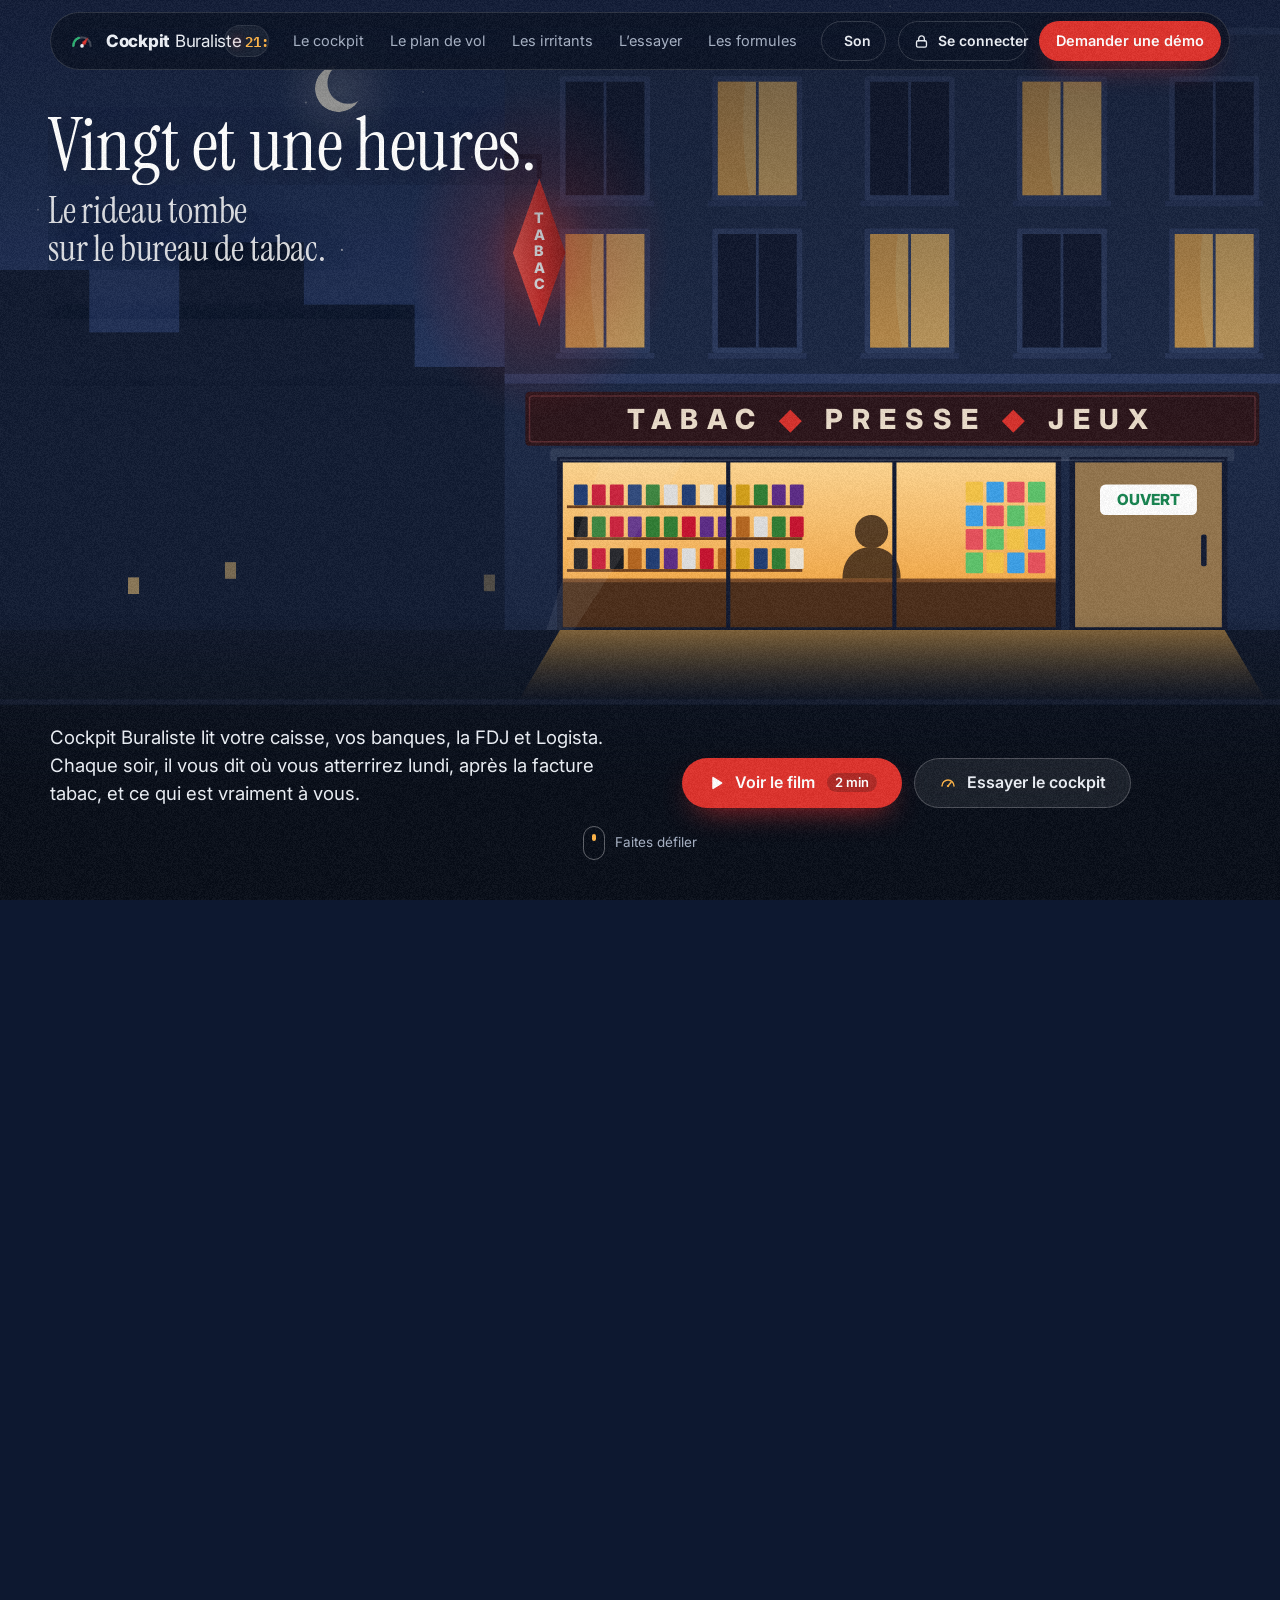
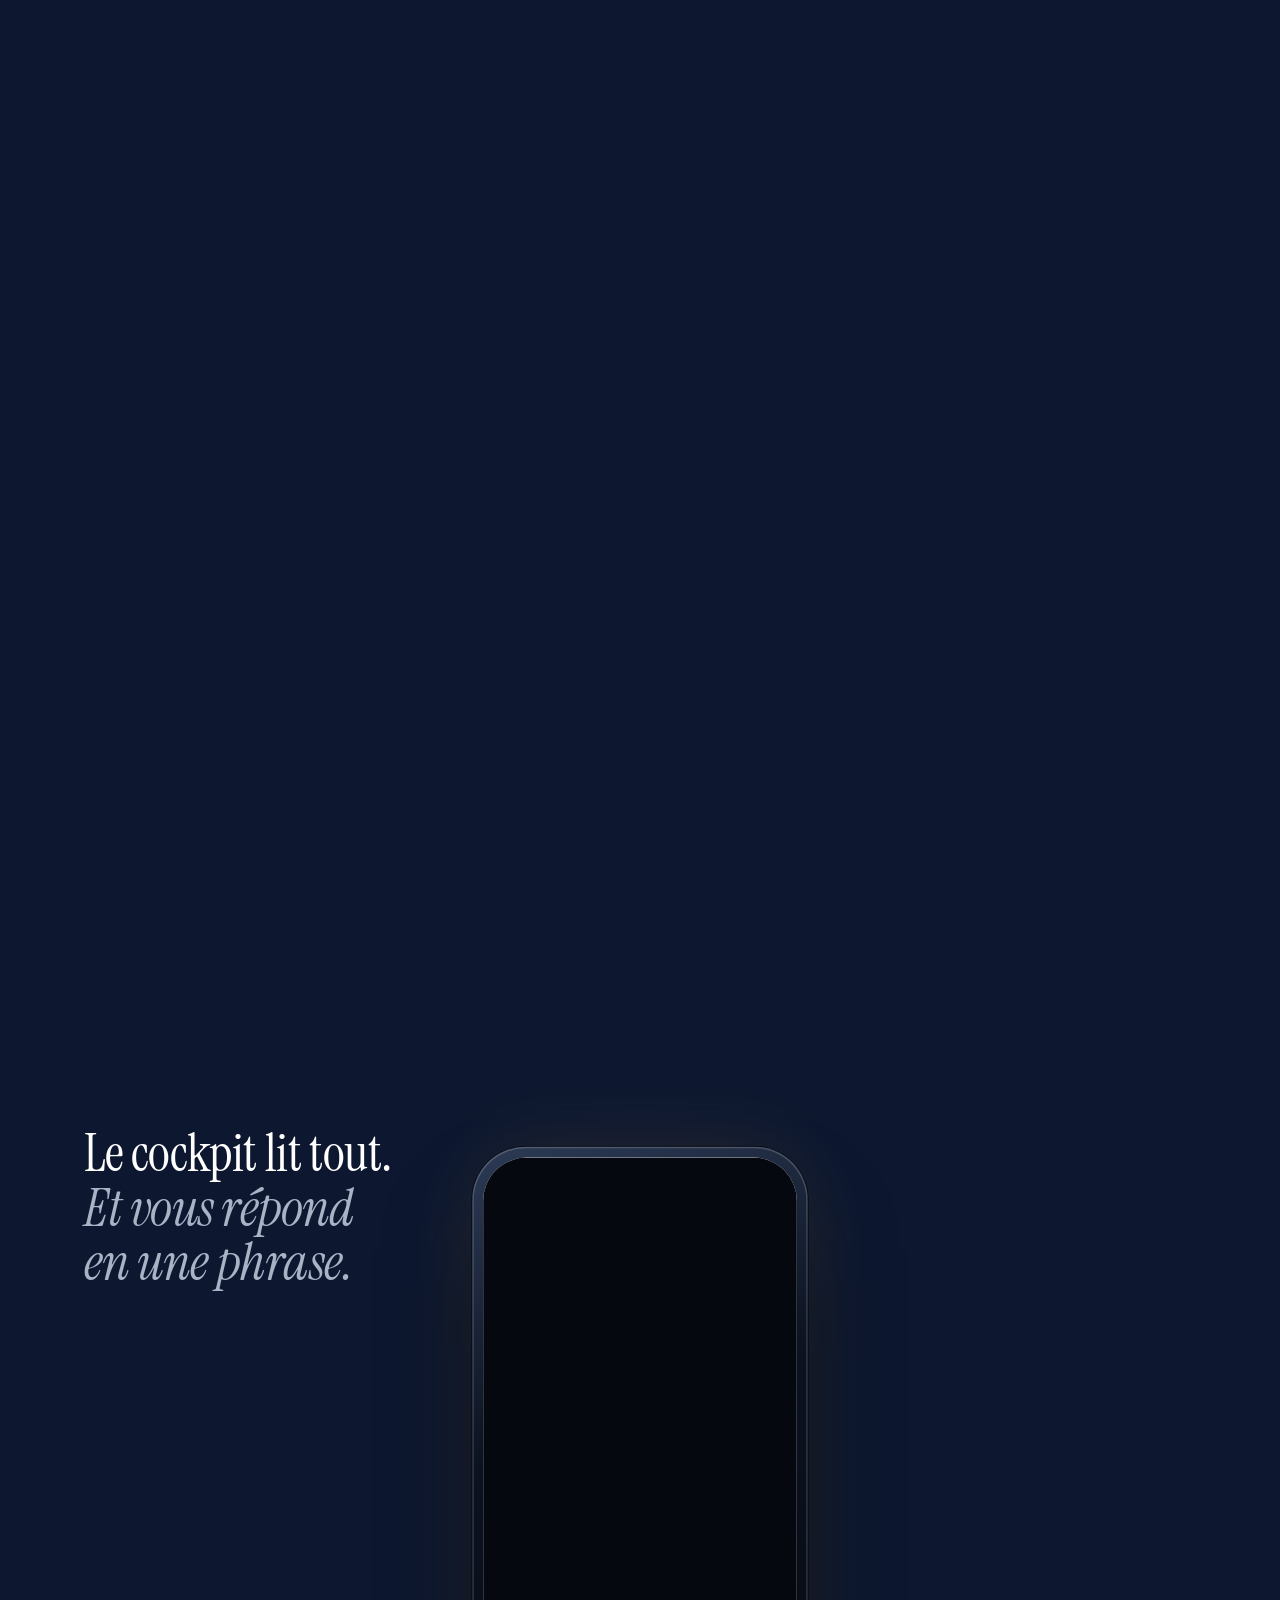
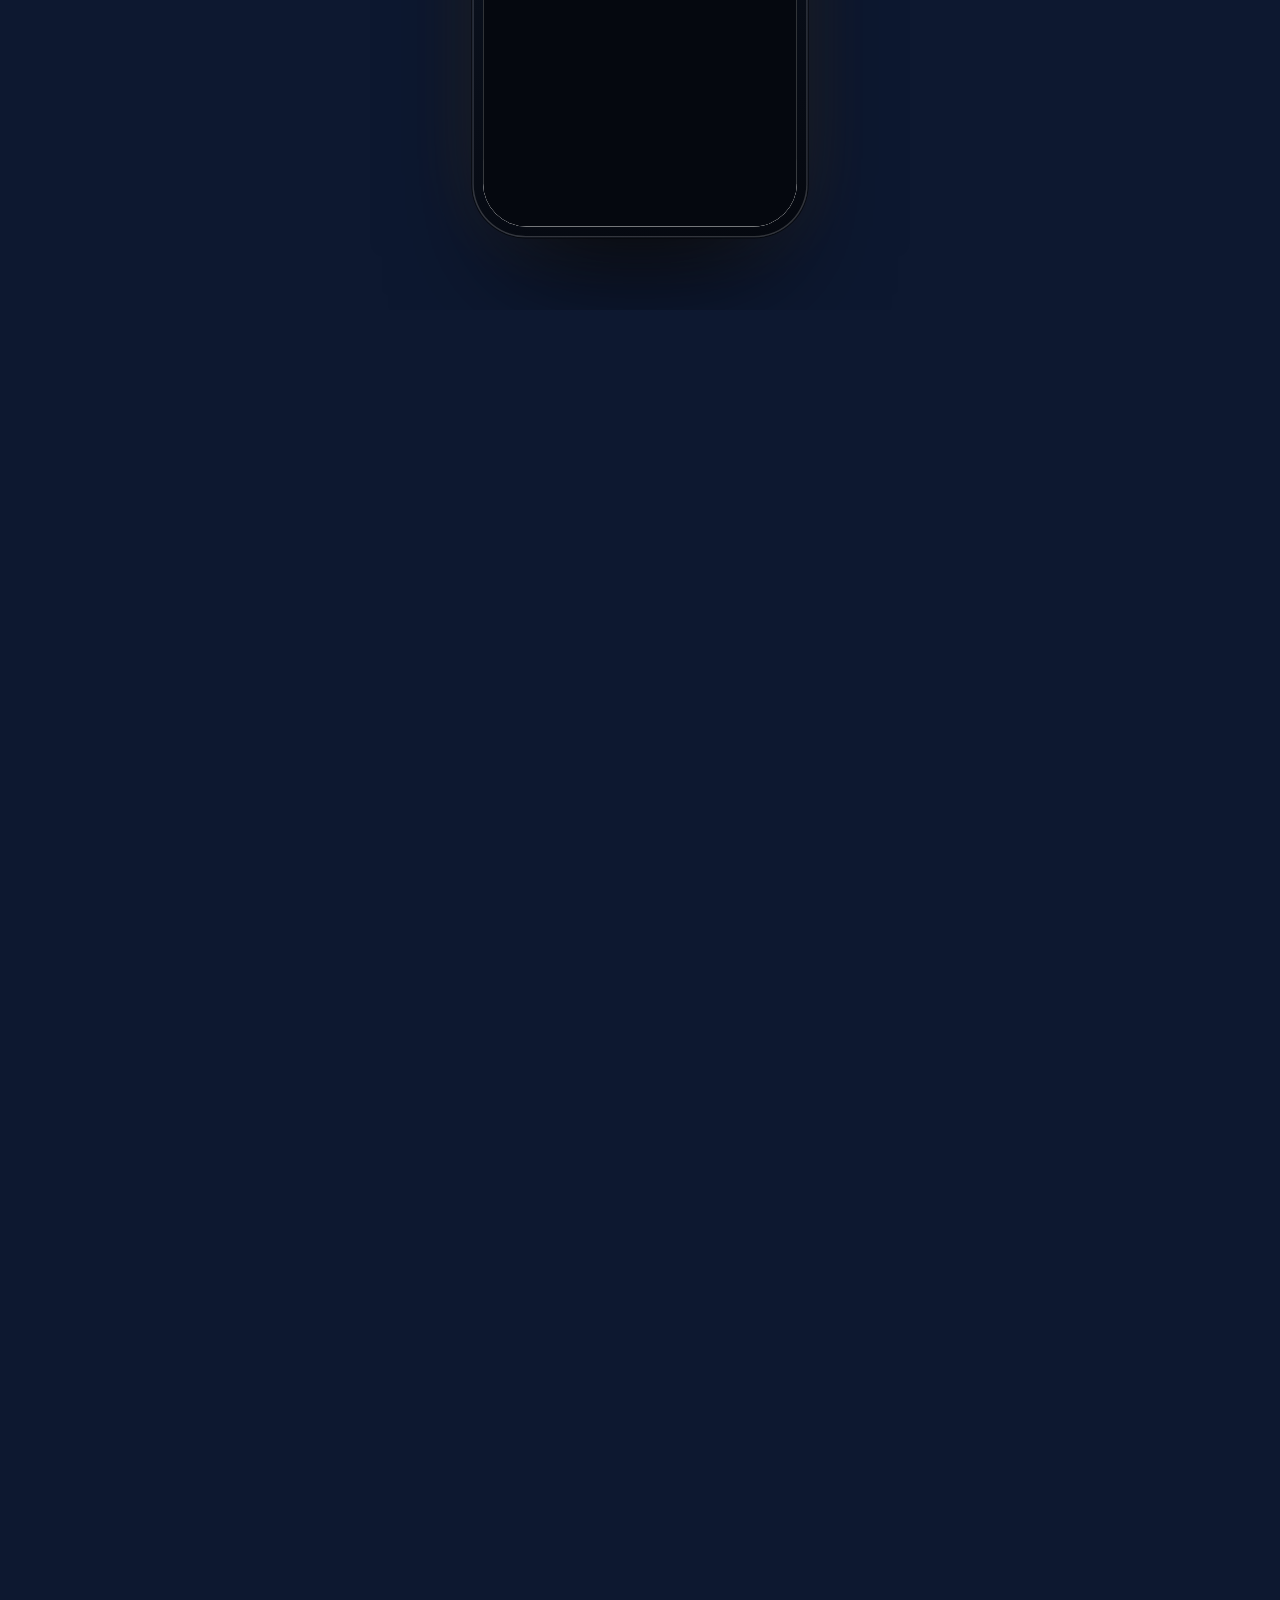
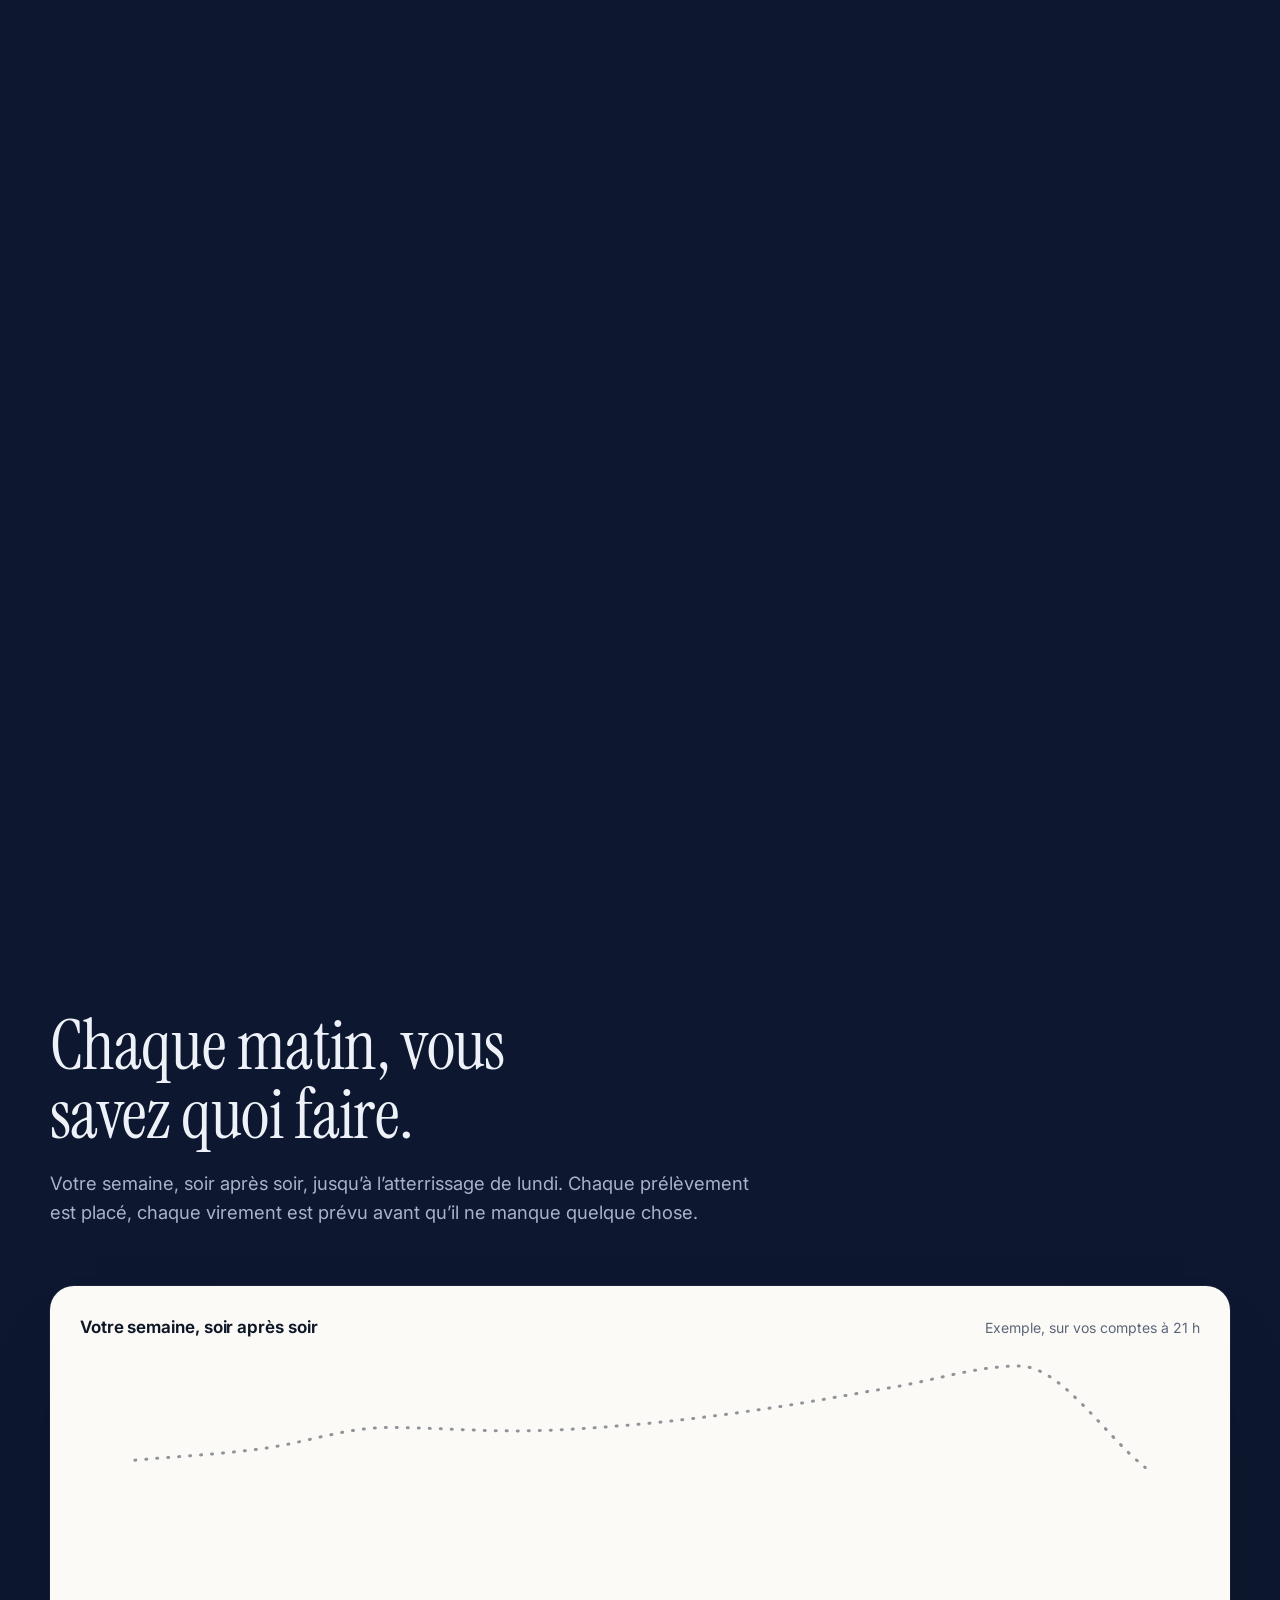
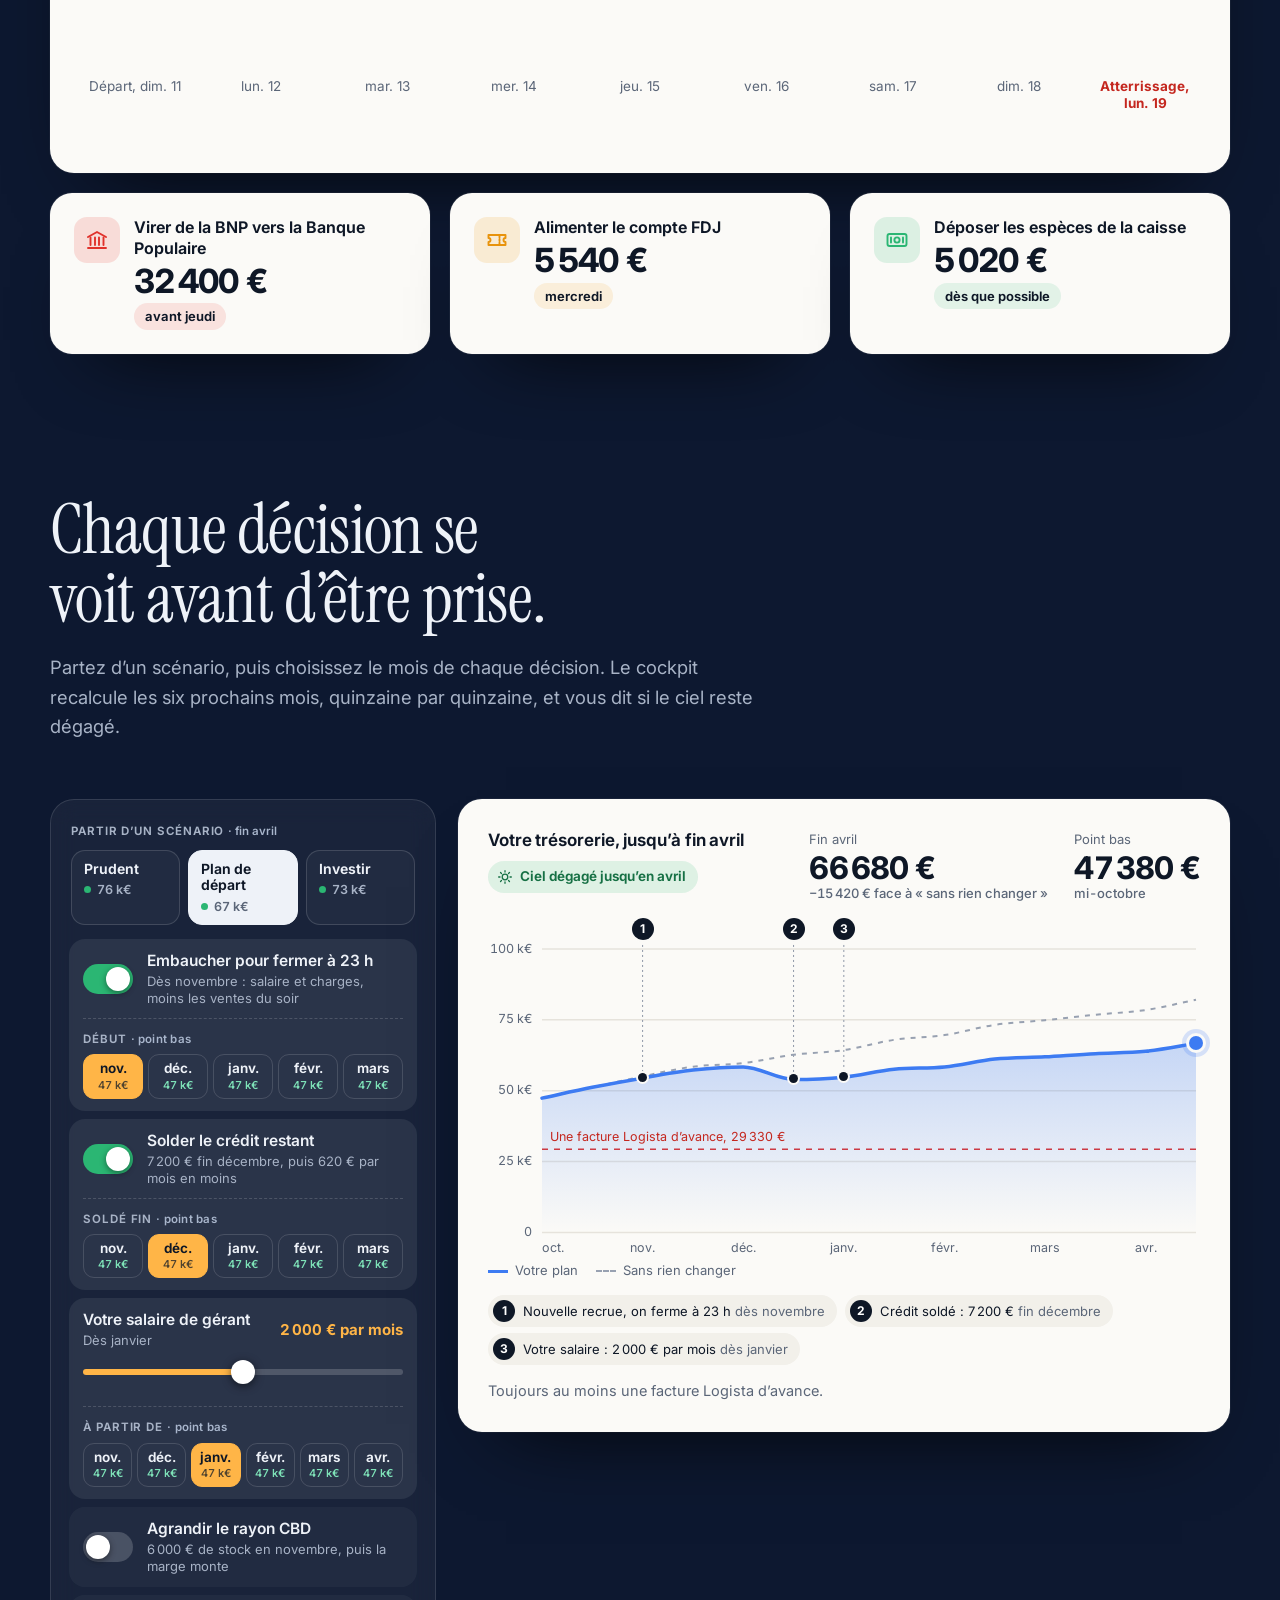
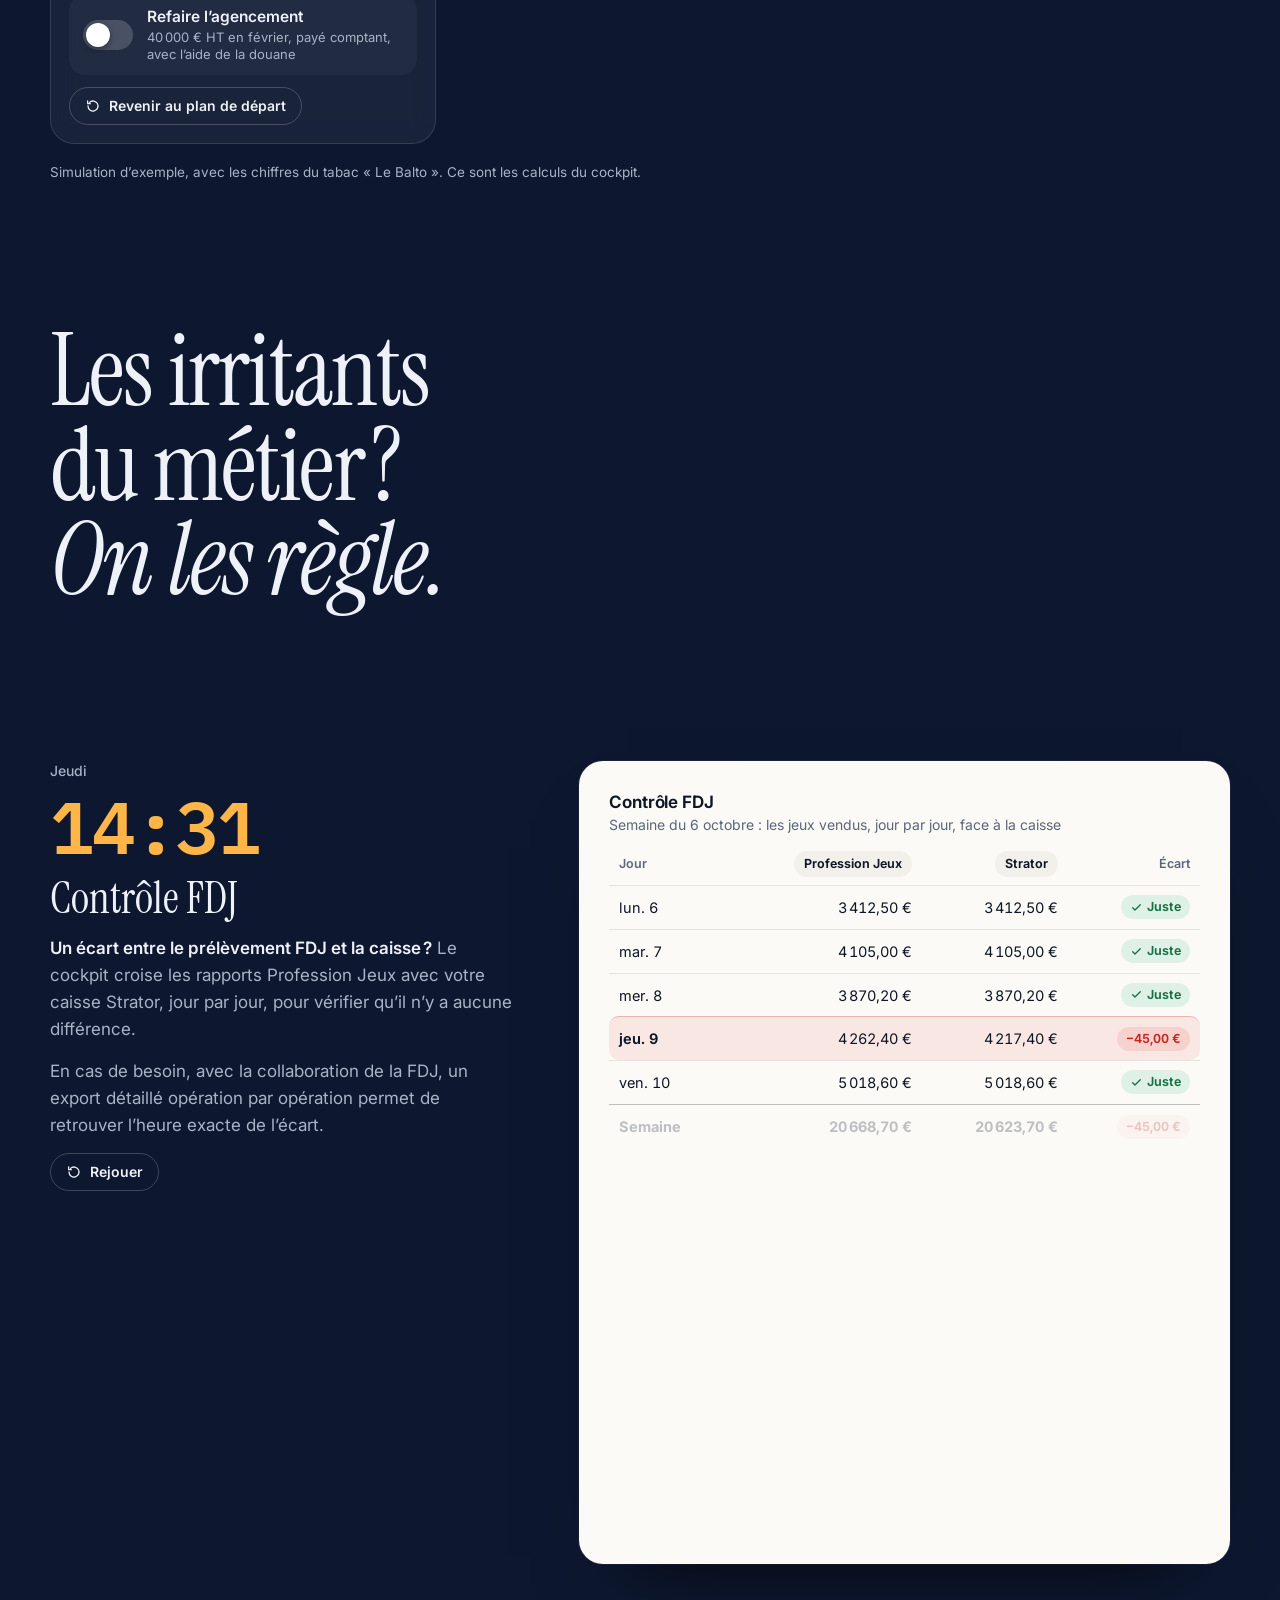
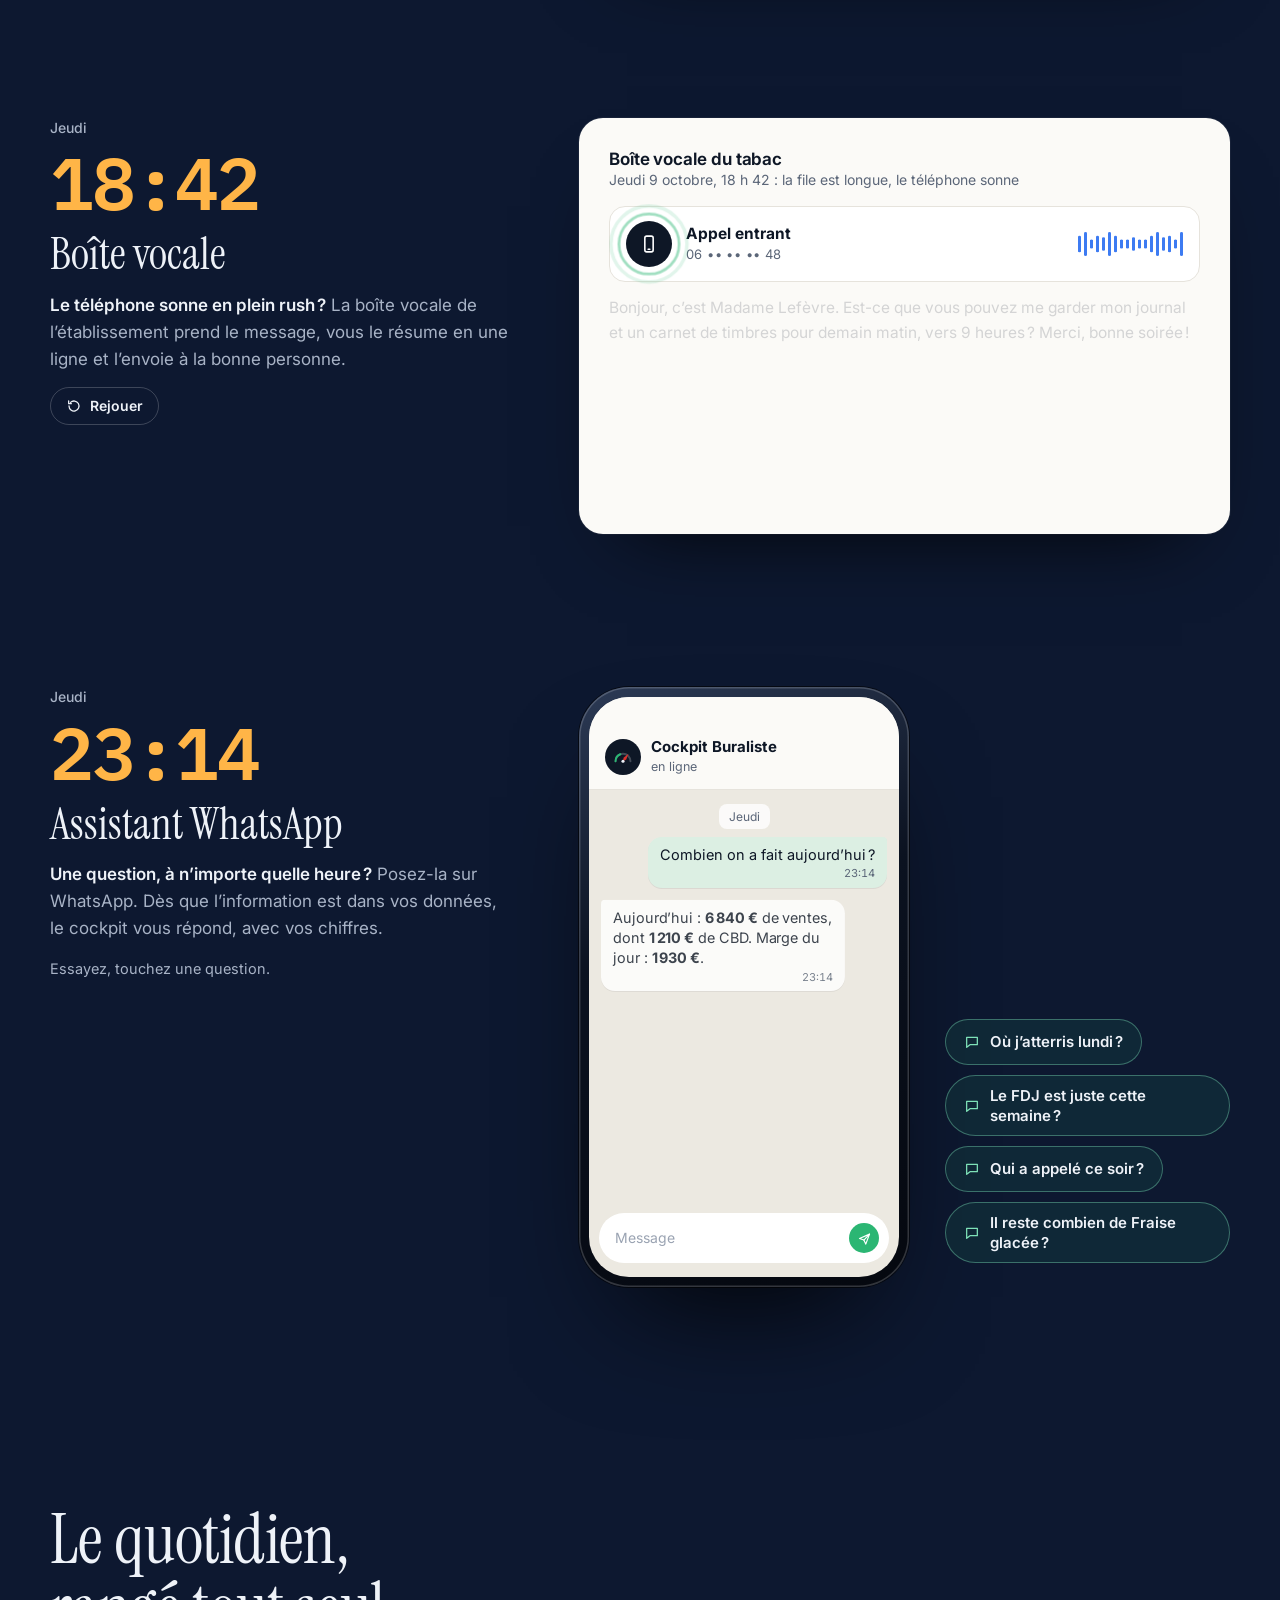
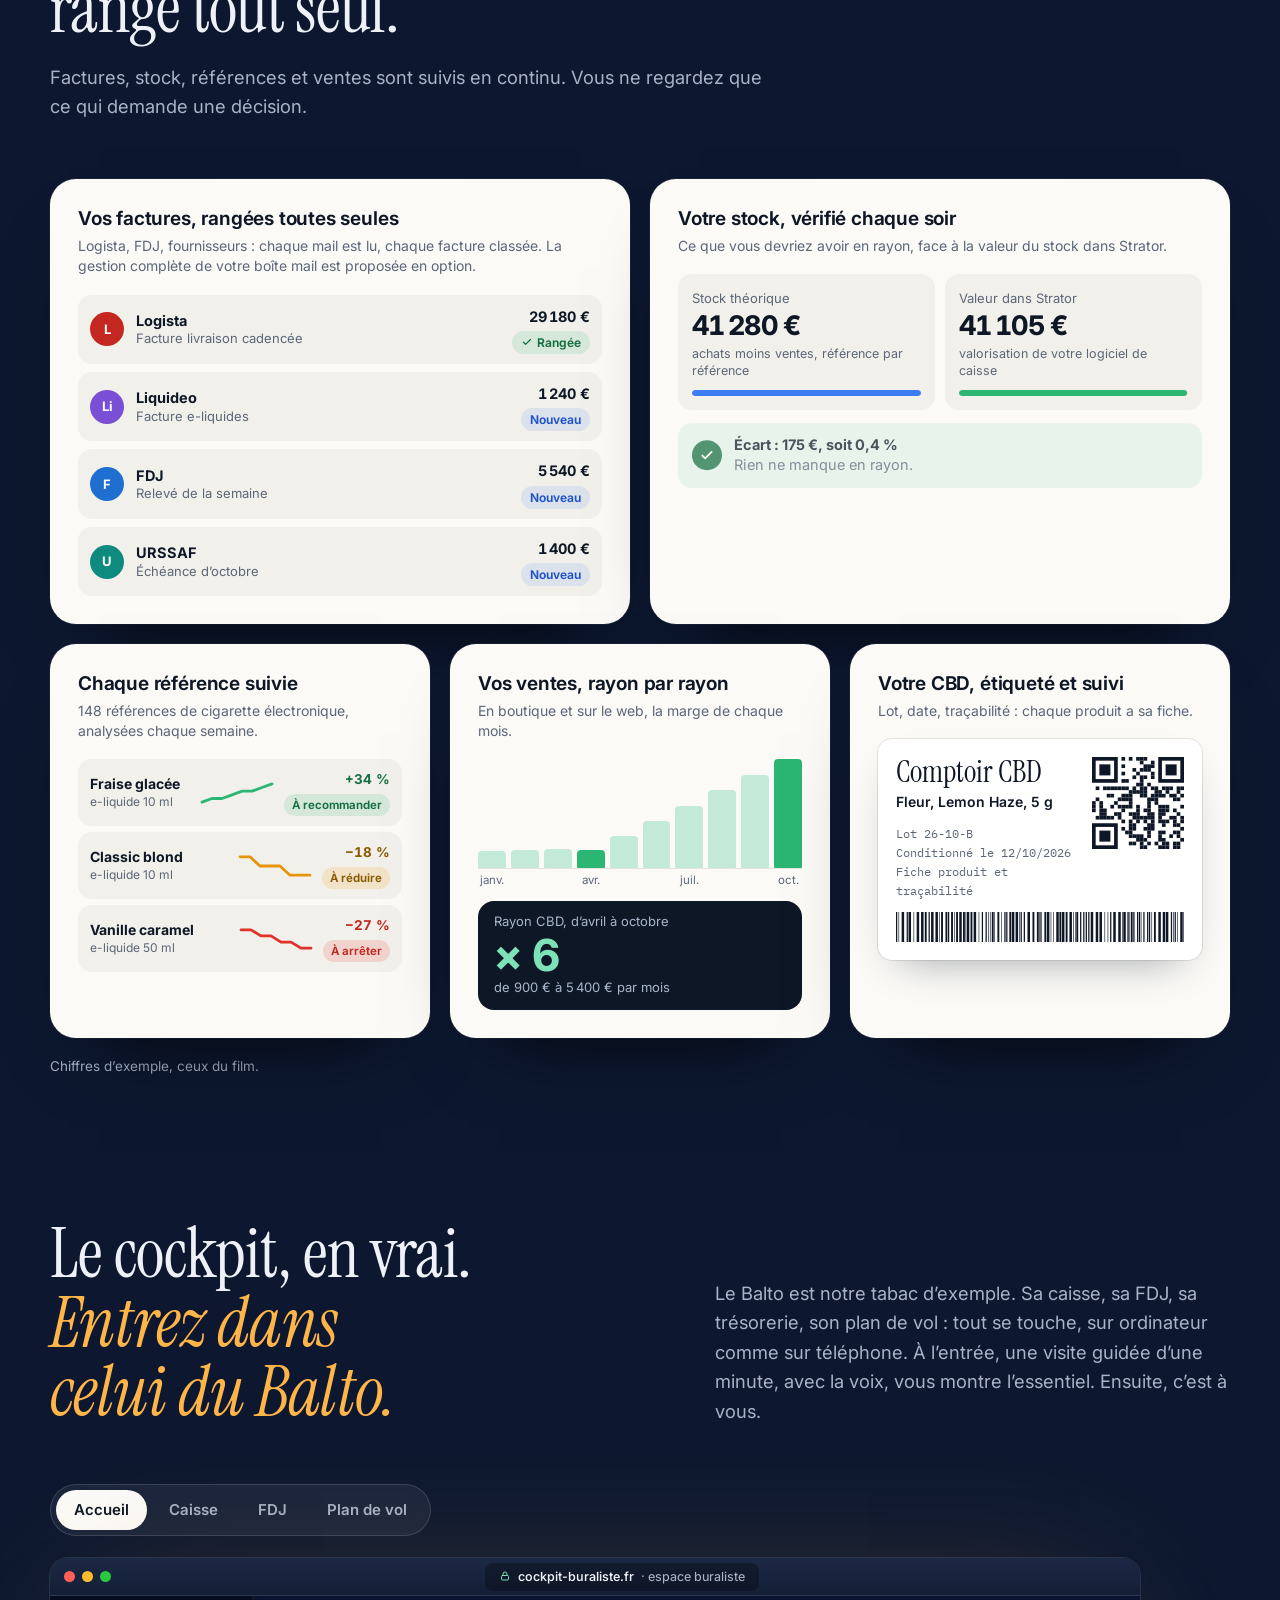
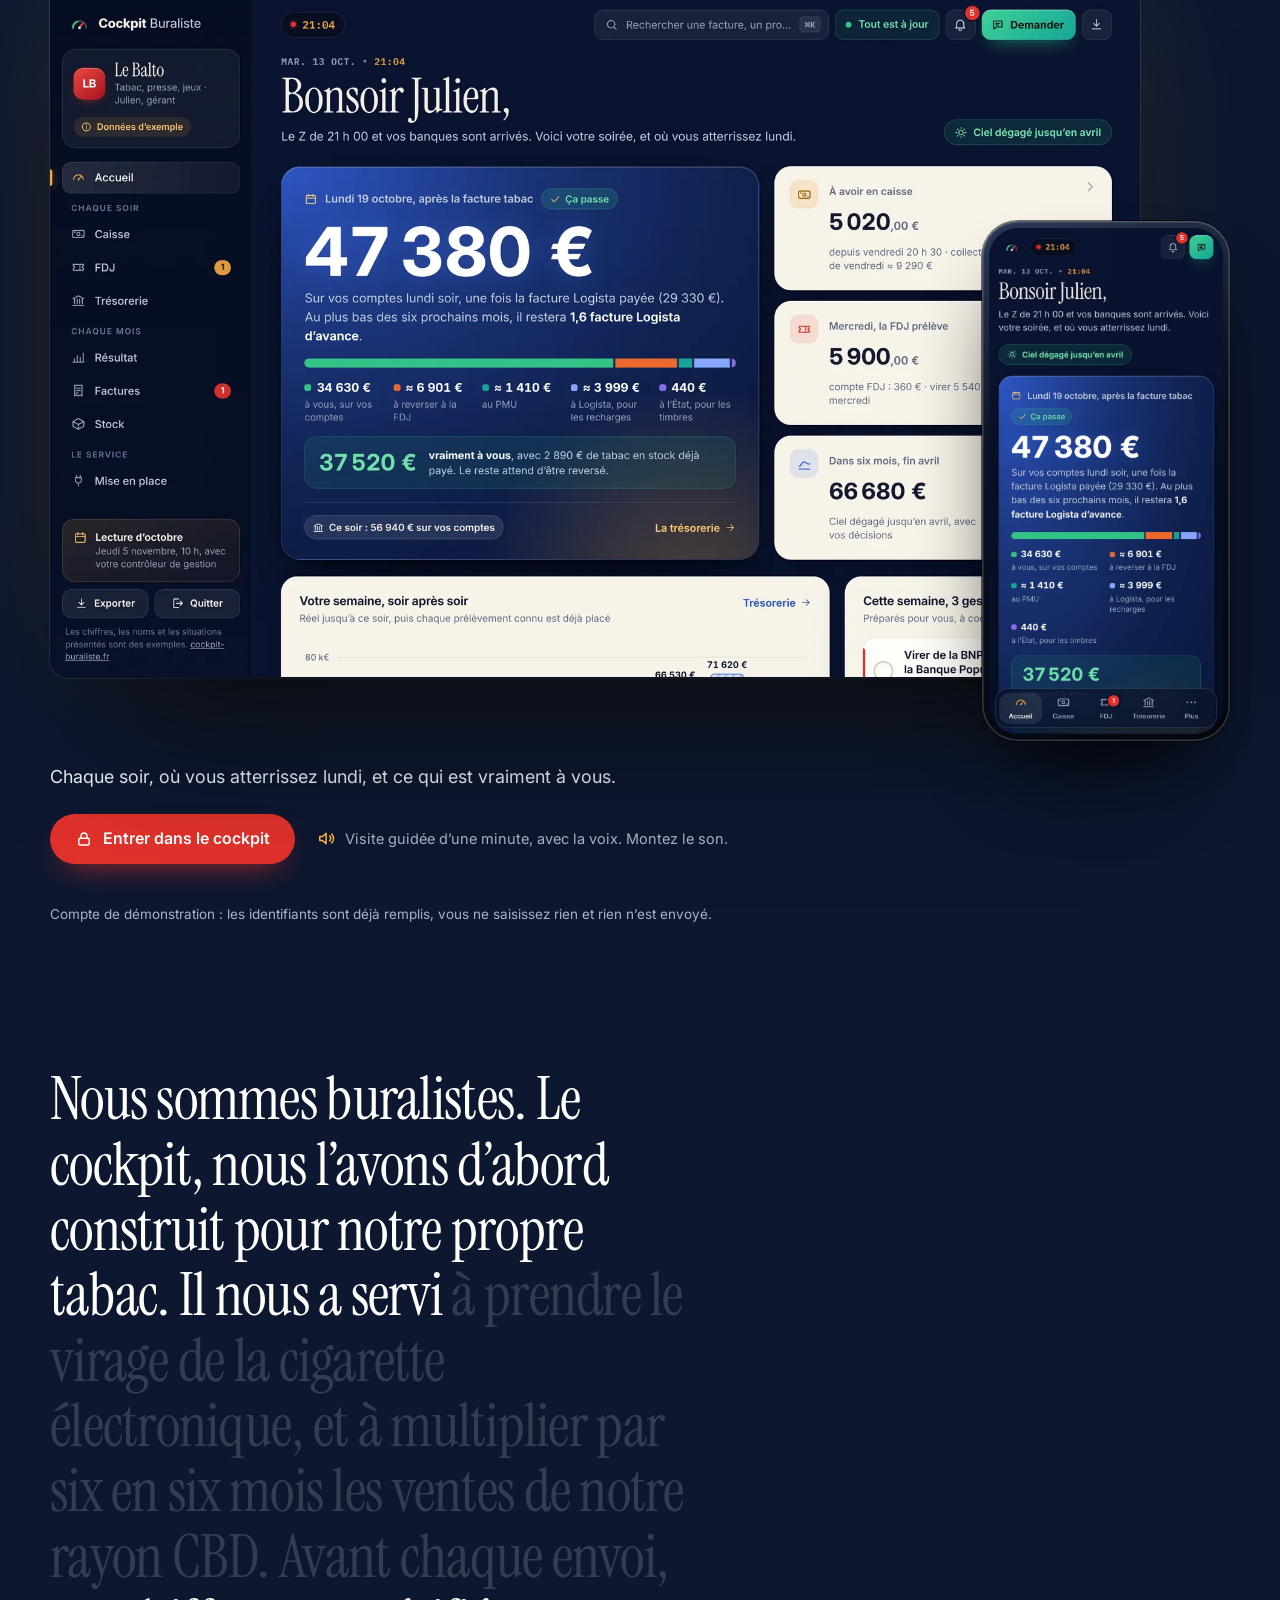
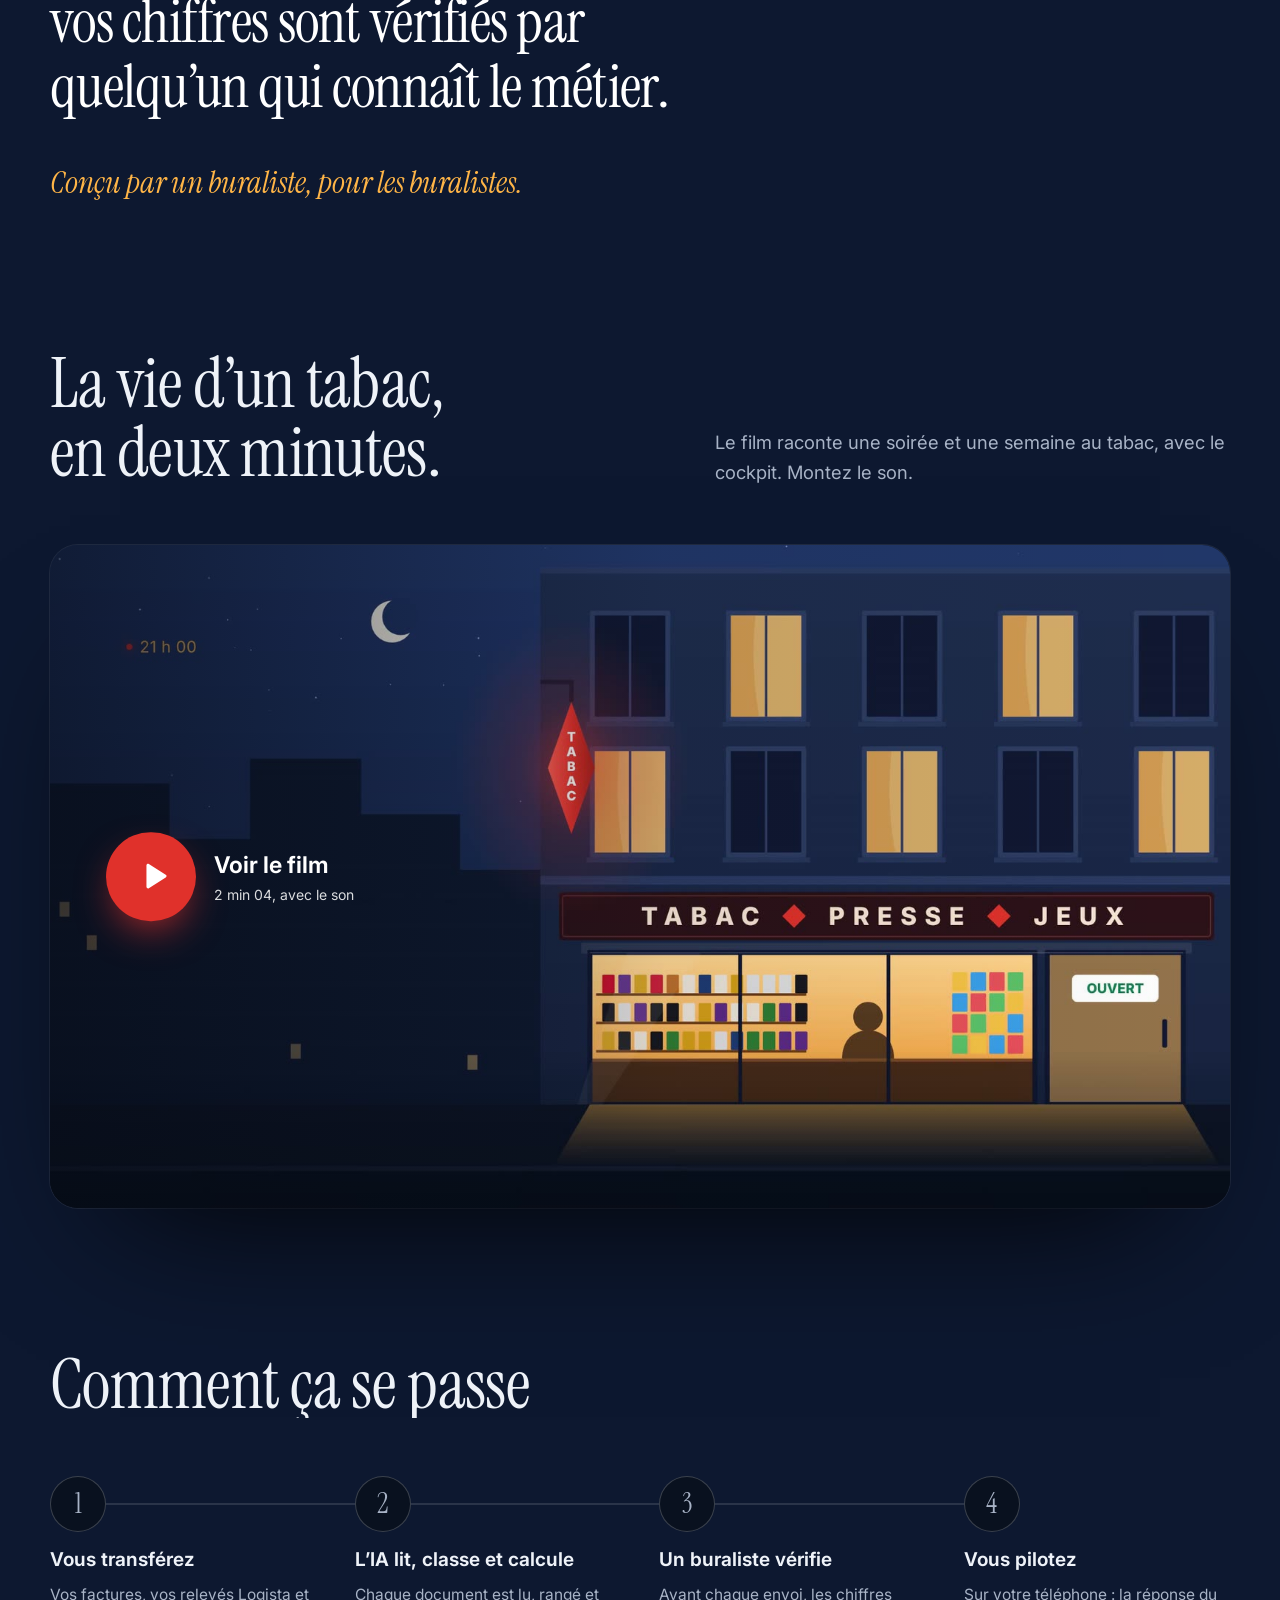
==== commit 44a676de: "Premier écran : « Essayer le cockpit » visible tout de suite, et glisser vers le bas - Bouton « Essa" ====
--- a/index.html
+++ b/index.html
@@ -121,9 +121,9 @@
           <p class="pitch">Cockpit Buraliste lit votre caisse, vos banques, la FDJ et Logista. Chaque soir, il vous dit où vous atterrirez lundi, après la facture tabac, et ce qui est vraiment à vous.</p>
           <div class="actions">
             <button class="bouton bouton-plein" type="button" data-film><svg class="ic" viewBox="0 0 24 24" aria-hidden="true"><path d="M7 4.8v14.4c0 .8.9 1.3 1.6.9l11.3-7.2a1 1 0 0 0 0-1.8L8.6 3.9C7.9 3.5 7 4 7 4.8z" fill="currentColor" stroke="none"/></svg>Voir le film<span class="duree">2&nbsp;min</span></button>
-            <a class="bouton bouton-verre" href="#demo">Demander une démo</a>
+            <a class="bouton bouton-verre bouton-essai" href="cockpit.html"><svg class="ic" viewBox="0 0 24 24" aria-hidden="true"><path d="M4 16a8 8 0 0 1 16 0"/><path d="M12 16l4.2-5"/><path d="M12 16h.01" stroke-width="3"/></svg>Essayer le cockpit</a>
           </div>
-          <p class="defiler" aria-hidden="true"><i></i>Faites défiler</p>
+          <p class="defiler" aria-hidden="true"><i></i><b class="chevron"></b><span class="d-bureau">Faites défiler</span><span class="d-tel">Glissez vers le bas</span></p>
         </div>
       </div>
     </div>
@@ -688,6 +688,7 @@
   </section>
 </main>
 
+<a class="cta-flottant" id="cta-flottant" href="cockpit.html"><span class="cf-ic"><svg class="ic" viewBox="0 0 24 24" aria-hidden="true"><path d="M4 16a8 8 0 0 1 16 0"/><path d="M12 16l4.2-5"/><path d="M12 16h.01" stroke-width="3"/></svg></span><span class="cf-txt"><b>Essayer le cockpit</b><small>Le tabac d’exemple, avec une visite guidée d’une minute</small></span><svg class="ic cf-fl" viewBox="0 0 24 24" aria-hidden="true"><path d="M5 12h14M13 6l6 6-6 6"/></svg></a>
 <footer class="pied">
   <div class="cadre pied-in">
     <div class="pied-marque">
@@ -1482,6 +1483,16 @@
   }
 
   // =================================================================== essayer : la vitrine du cockpit
+  const ctaF = $('#cta-flottant');
+  if (ctaF && 'IntersectionObserver' in window) {
+    const vus = new Set();
+    const io = new IntersectionObserver((es) => {
+      es.forEach((x) => { if (x.isIntersecting) vus.add(x.target); else vus.delete(x.target); });
+      ctaF.classList.toggle('on', vus.size === 0);
+    }, { threshold: 0 });
+    ['#haut', '#essayer', '#demo', '.pied'].forEach((sel) => { const z = $(sel); if (z) io.observe(z); });
+  }
+
   const vitrine = $('#vit-cockpit');
   if (vitrine) {
     const LEGENDES = {
--- a/styles.css
+++ b/styles.css
@@ -154,6 +154,19 @@
 .defiler{margin-left:auto;display:inline-flex;align-items:center;gap:10px;font-size:13.5px;color:var(--brume)}
 .defiler i{position:relative;width:22px;height:34px;border-radius:12px;border:1.5px solid rgba(255,255,255,.35)}
 .defiler i::after{content:"";position:absolute;left:50%;top:7px;width:4px;height:7px;margin-left:-2px;border-radius:2px;background:var(--ambre);animation:molette 1.8s ease-in-out infinite}
+.defiler .chevron{display:none;width:12px;height:12px;margin-top:-6px;border-right:2.5px solid var(--ambre);border-bottom:2.5px solid var(--ambre);transform:rotate(45deg);animation:chevron 1.6s ease-in-out infinite}
+.defiler .d-tel{display:none}
+@keyframes chevron{0%,100%{transform:translateY(-3px) rotate(45deg);opacity:.55}50%{transform:translateY(4px) rotate(45deg);opacity:1}}
+@media (hover:none) and (pointer:coarse){.defiler i{display:none}.defiler .chevron{display:block}.defiler .d-bureau{display:none}.defiler .d-tel{display:inline}}
+.bouton-essai .ic{color:var(--ambre)}
+.cta-flottant{position:fixed;z-index:58;left:50%;bottom:calc(14px + env(safe-area-inset-bottom,0px));display:none;align-items:center;gap:12px;width:min(440px,calc(100% - 2 * var(--gouttiere)));padding:10px 16px 10px 10px;border-radius:20px;background:rgba(9,16,32,.93);border:1px solid rgba(255,181,71,.4);box-shadow:0 22px 50px -18px rgba(0,0,0,.95);-webkit-backdrop-filter:blur(16px);backdrop-filter:blur(16px);color:var(--lune);text-decoration:none;transform:translate(-50%,150%);opacity:0;visibility:hidden;pointer-events:none;transition:transform .45s cubic-bezier(.2,.8,.2,1),opacity .3s,visibility 0s .45s}
+.cta-flottant.on{transform:translate(-50%,0);opacity:1;visibility:visible;pointer-events:auto;transition-delay:0s}
+.cta-flottant .cf-ic{display:grid;place-items:center;width:42px;height:42px;flex:none;border-radius:13px;background:var(--carotte);color:var(--blanc);font-size:22px;box-shadow:0 10px 22px -12px rgba(224,49,43,.9)}
+.cta-flottant .cf-txt{min-width:0}
+.cta-flottant b{display:block;font-size:15.5px;font-weight:700;line-height:1.25}
+.cta-flottant small{display:block;font-size:12.5px;line-height:1.3;color:var(--brume)}
+.cta-flottant .cf-fl{flex:none;margin-left:auto;font-size:20px;color:var(--ambre)}
+@media (max-width:899px){.cta-flottant{display:flex}}
 @keyframes molette{0%{transform:translateY(0);opacity:0}25%{opacity:1}70%{transform:translateY(11px);opacity:0}100%{opacity:0}}
 @media (max-aspect-ratio:3/2){
   .scene-texte{left:var(--gouttiere);right:var(--gouttiere);width:auto;top:calc(var(--entete) + 2.5vh)}
@@ -162,7 +175,7 @@
   .l2>span{font-size:clamp(1.2rem,4.7vw,2.3rem)}
   .l3>span{font-size:clamp(1rem,3.8vw,1.7rem);margin-top:.7em}
   .l4>span{font-size:clamp(2.1rem,8.6vw,4rem)}
-  .defiler{display:none}
+  .defiler{order:3;width:100%;justify-content:center;margin:2px 0 0}
 }
 @media (max-width:640px){.pitch{display:none}.scene-pied{padding-top:72px}.actions .bouton{flex:1 1 auto}}
 
@@ -726,3 +739,5 @@
   .vit-actions .bouton{flex:1 1 100%}
 }
 @media (prefers-reduced-motion:reduce){.vit-img{transition:none}.vitrine.defile .vit-onglet[aria-selected="true"] i{animation:none;opacity:0}}
+
+@media (prefers-reduced-motion:reduce){.defiler .chevron{animation:none}.cta-flottant{transition:opacity .2s}}
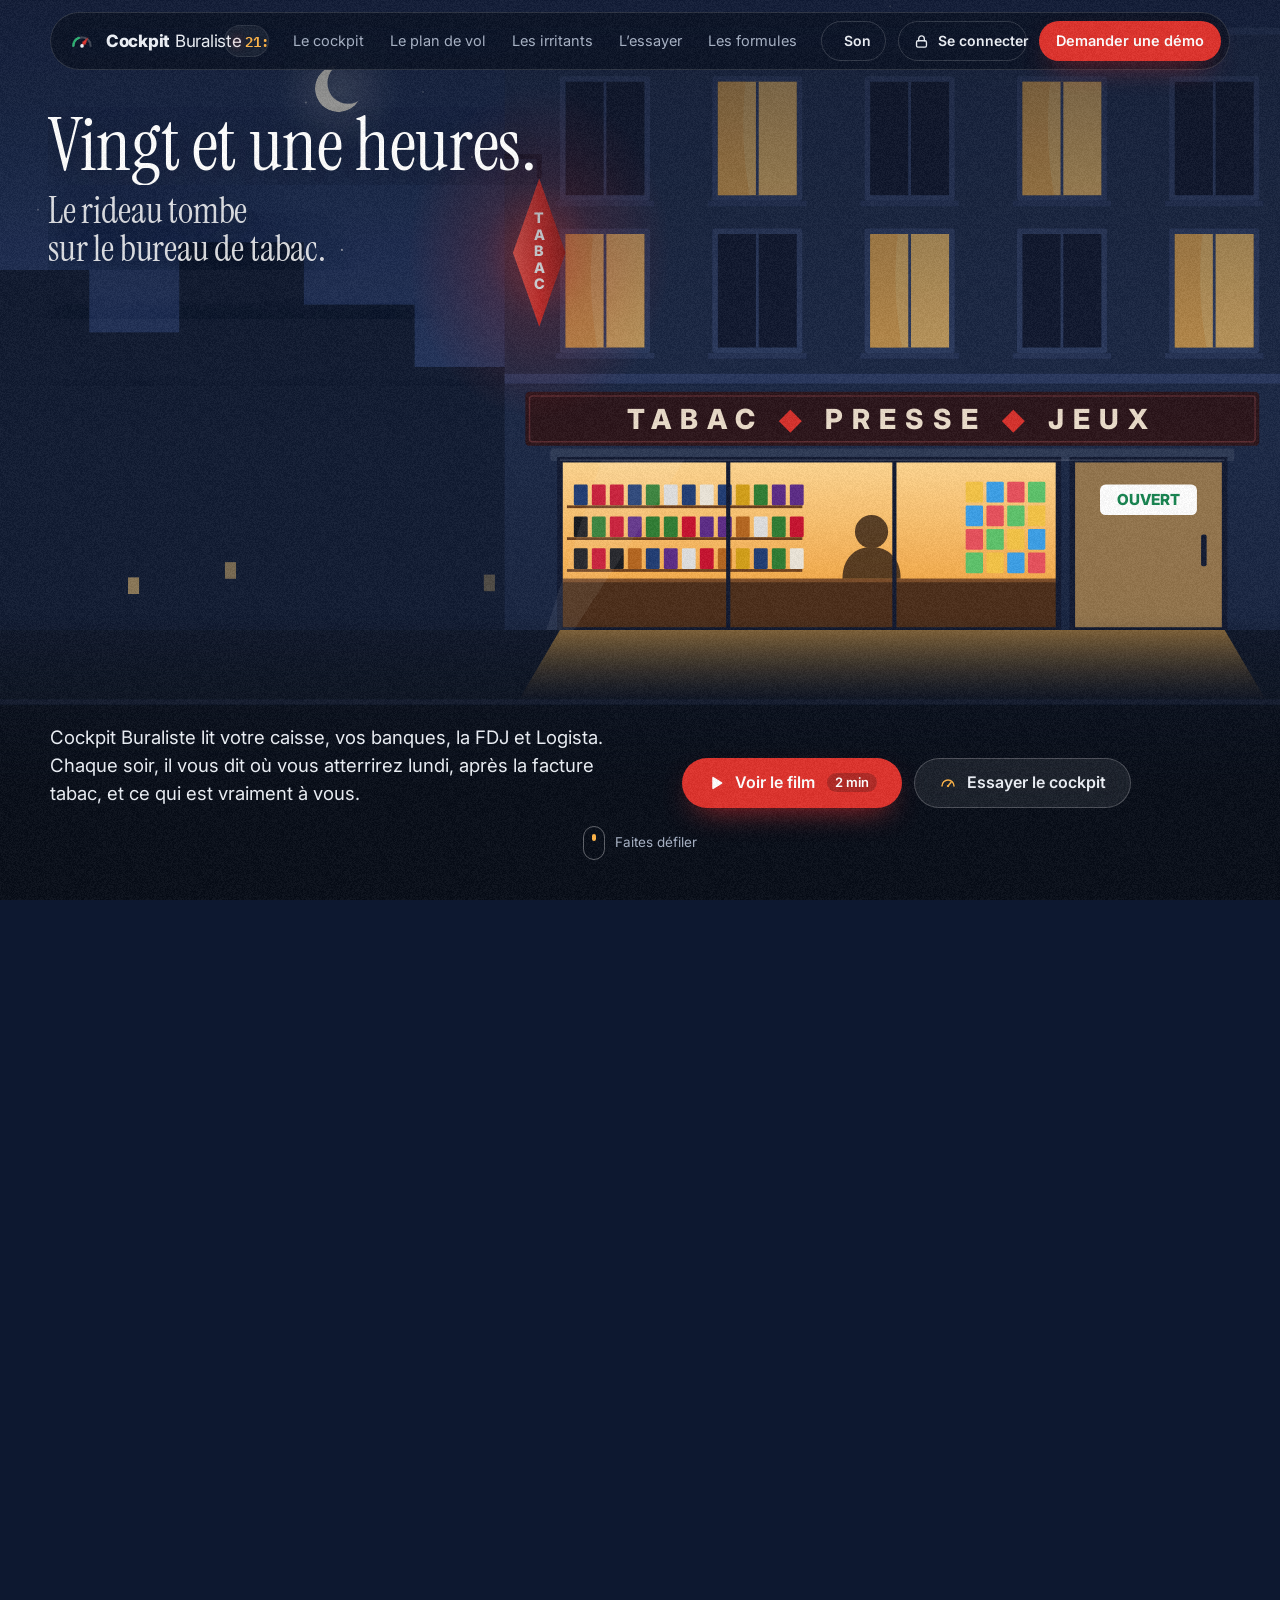
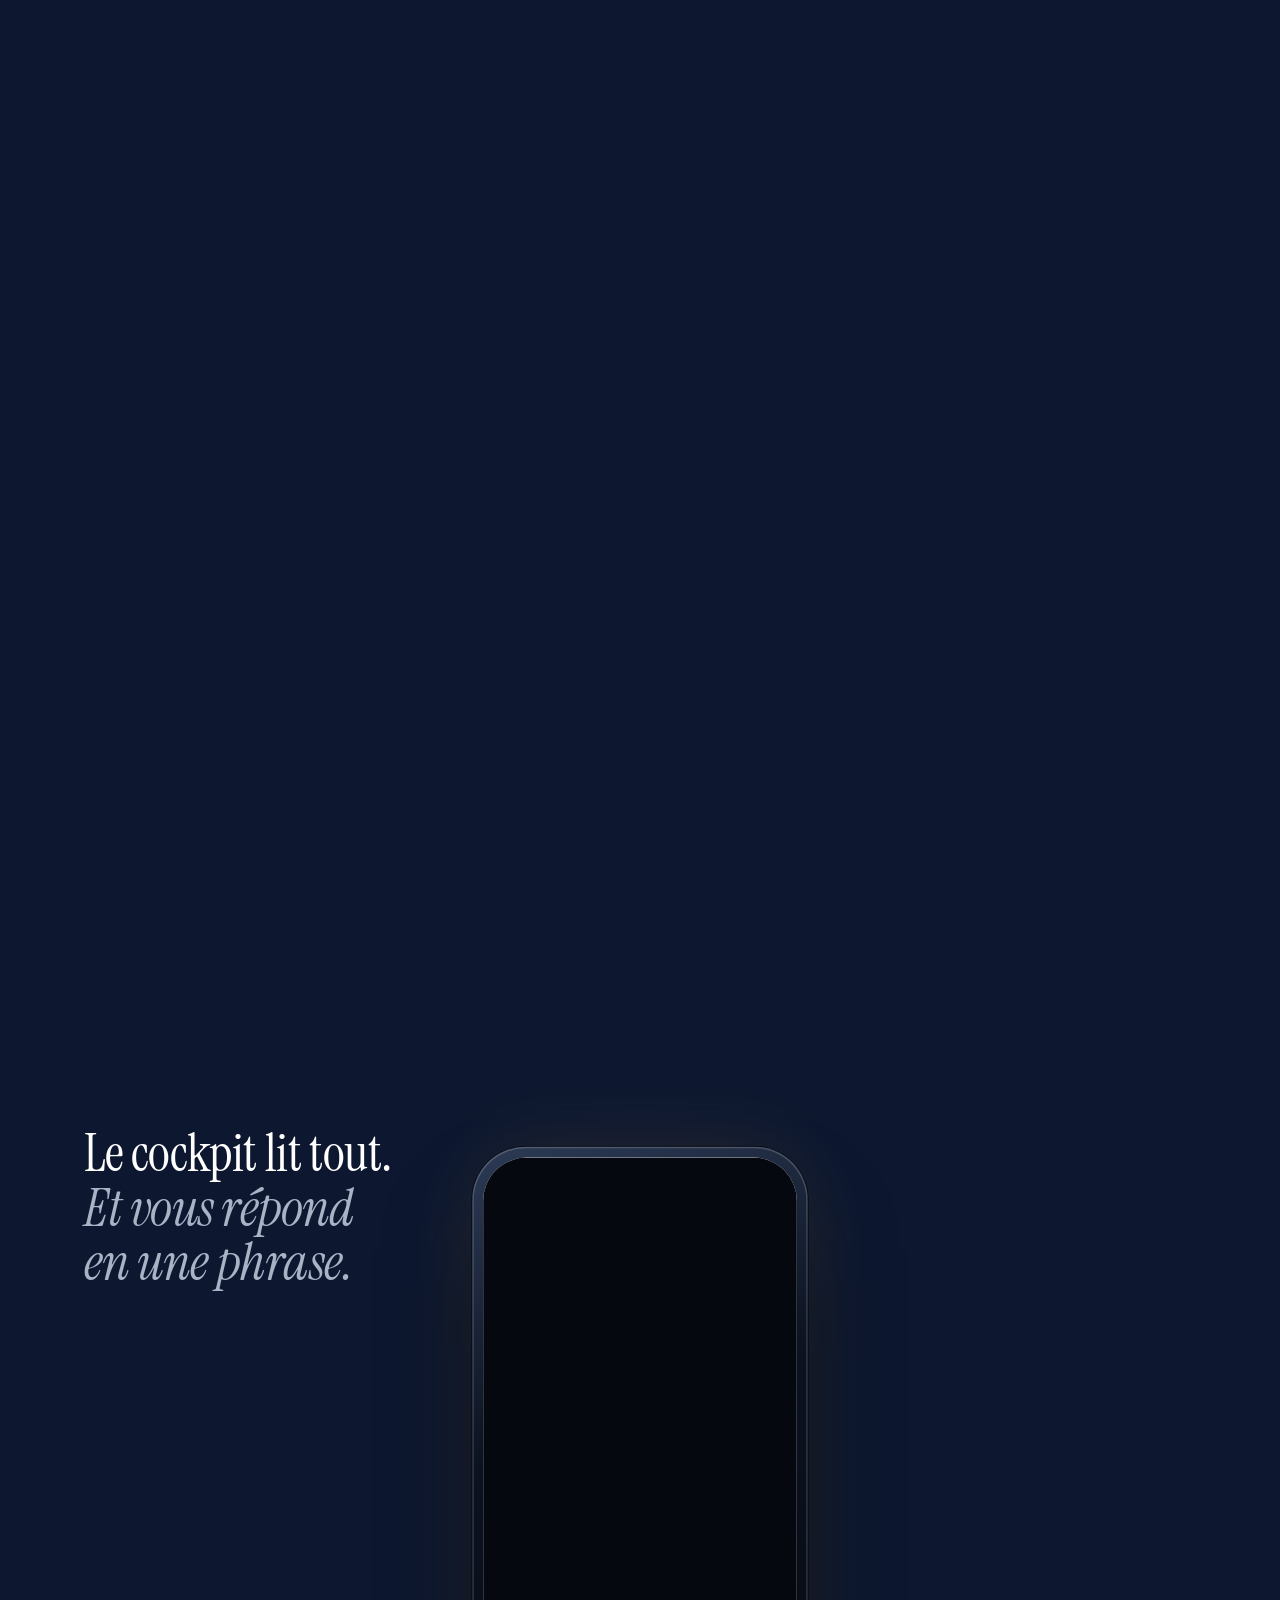
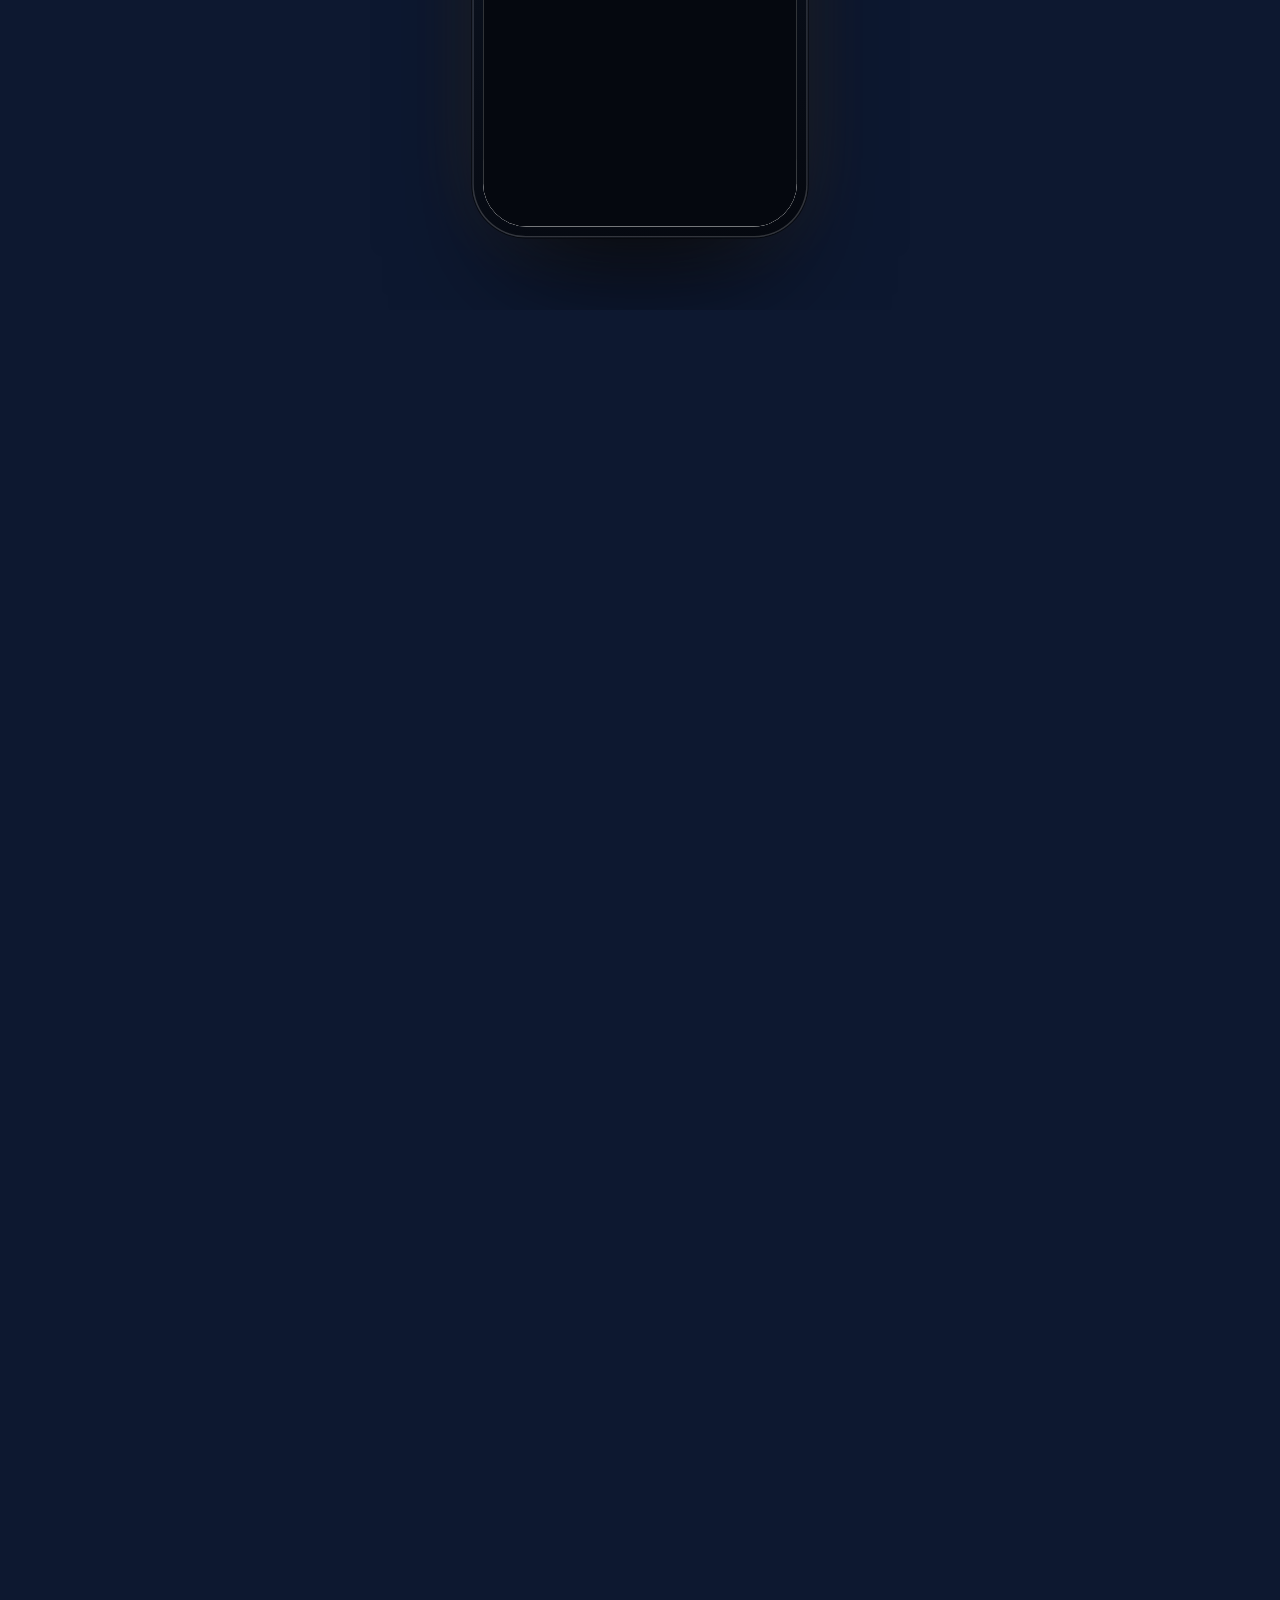
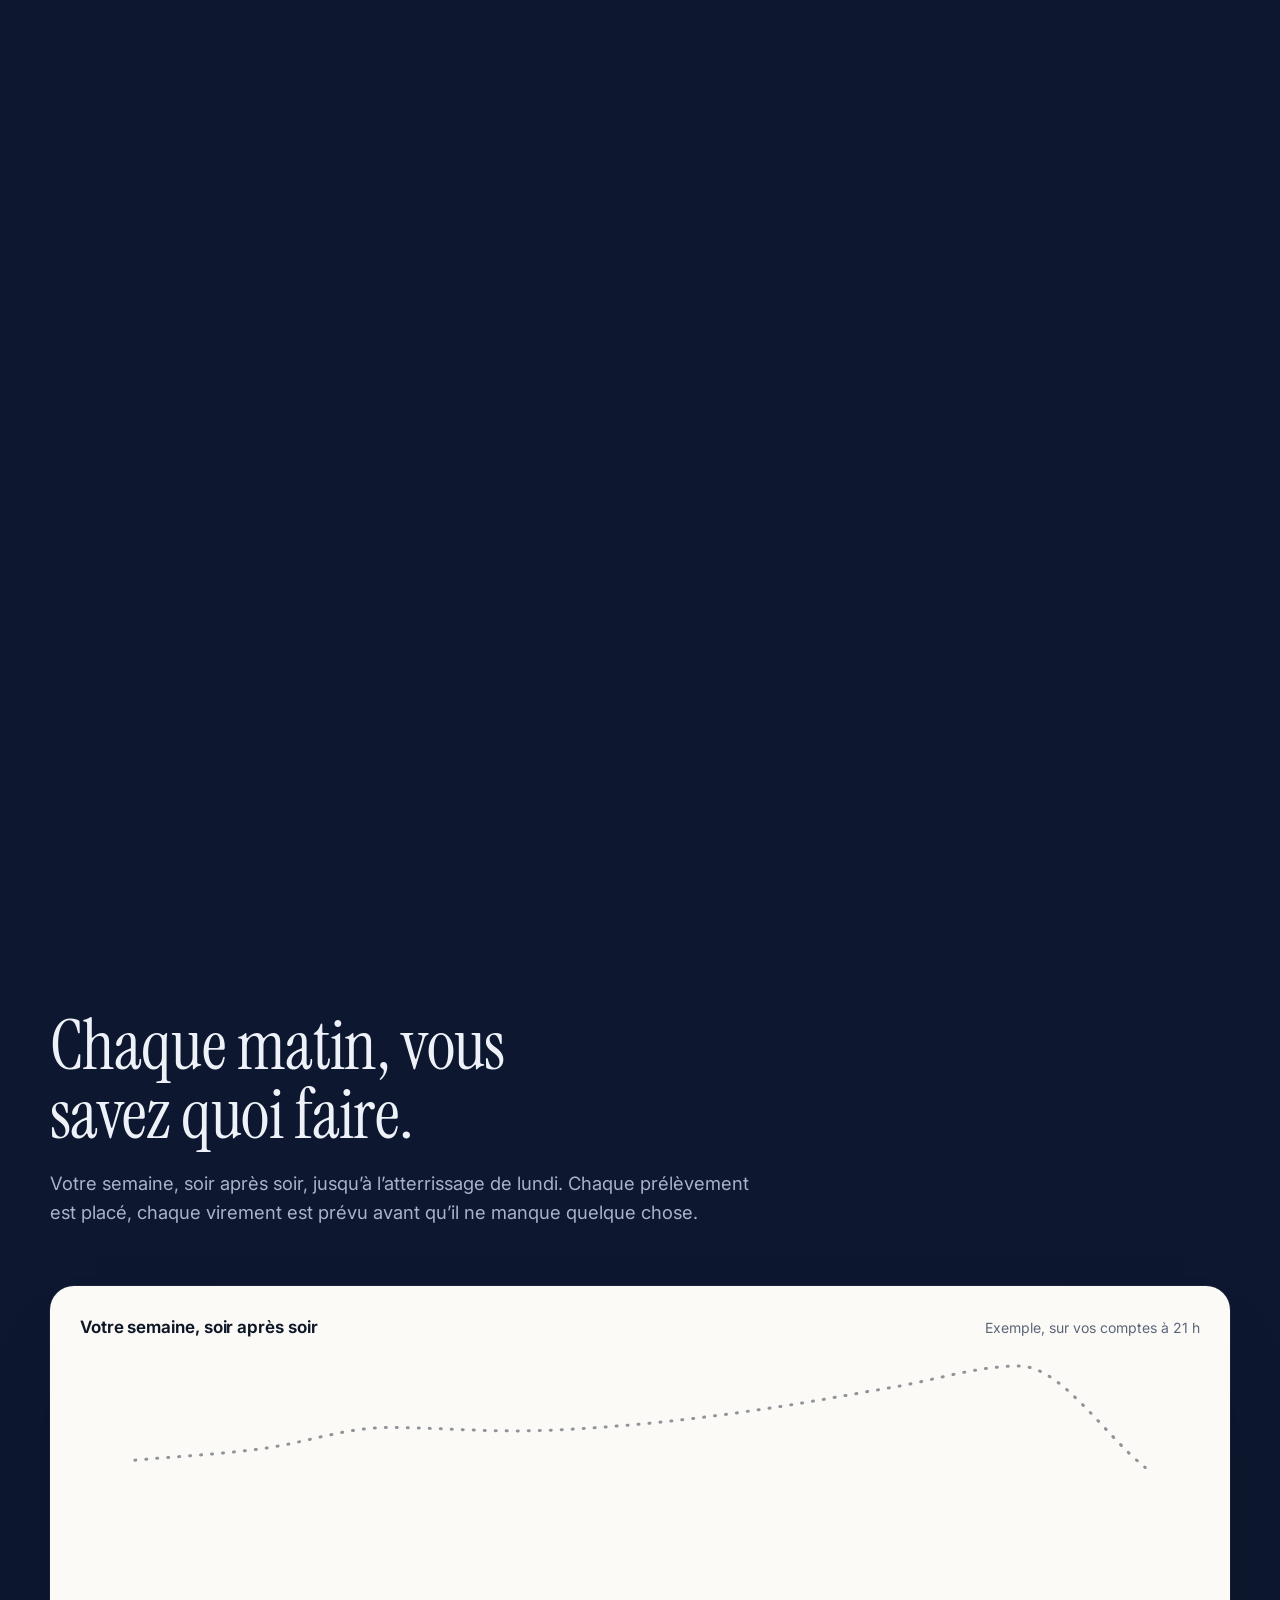
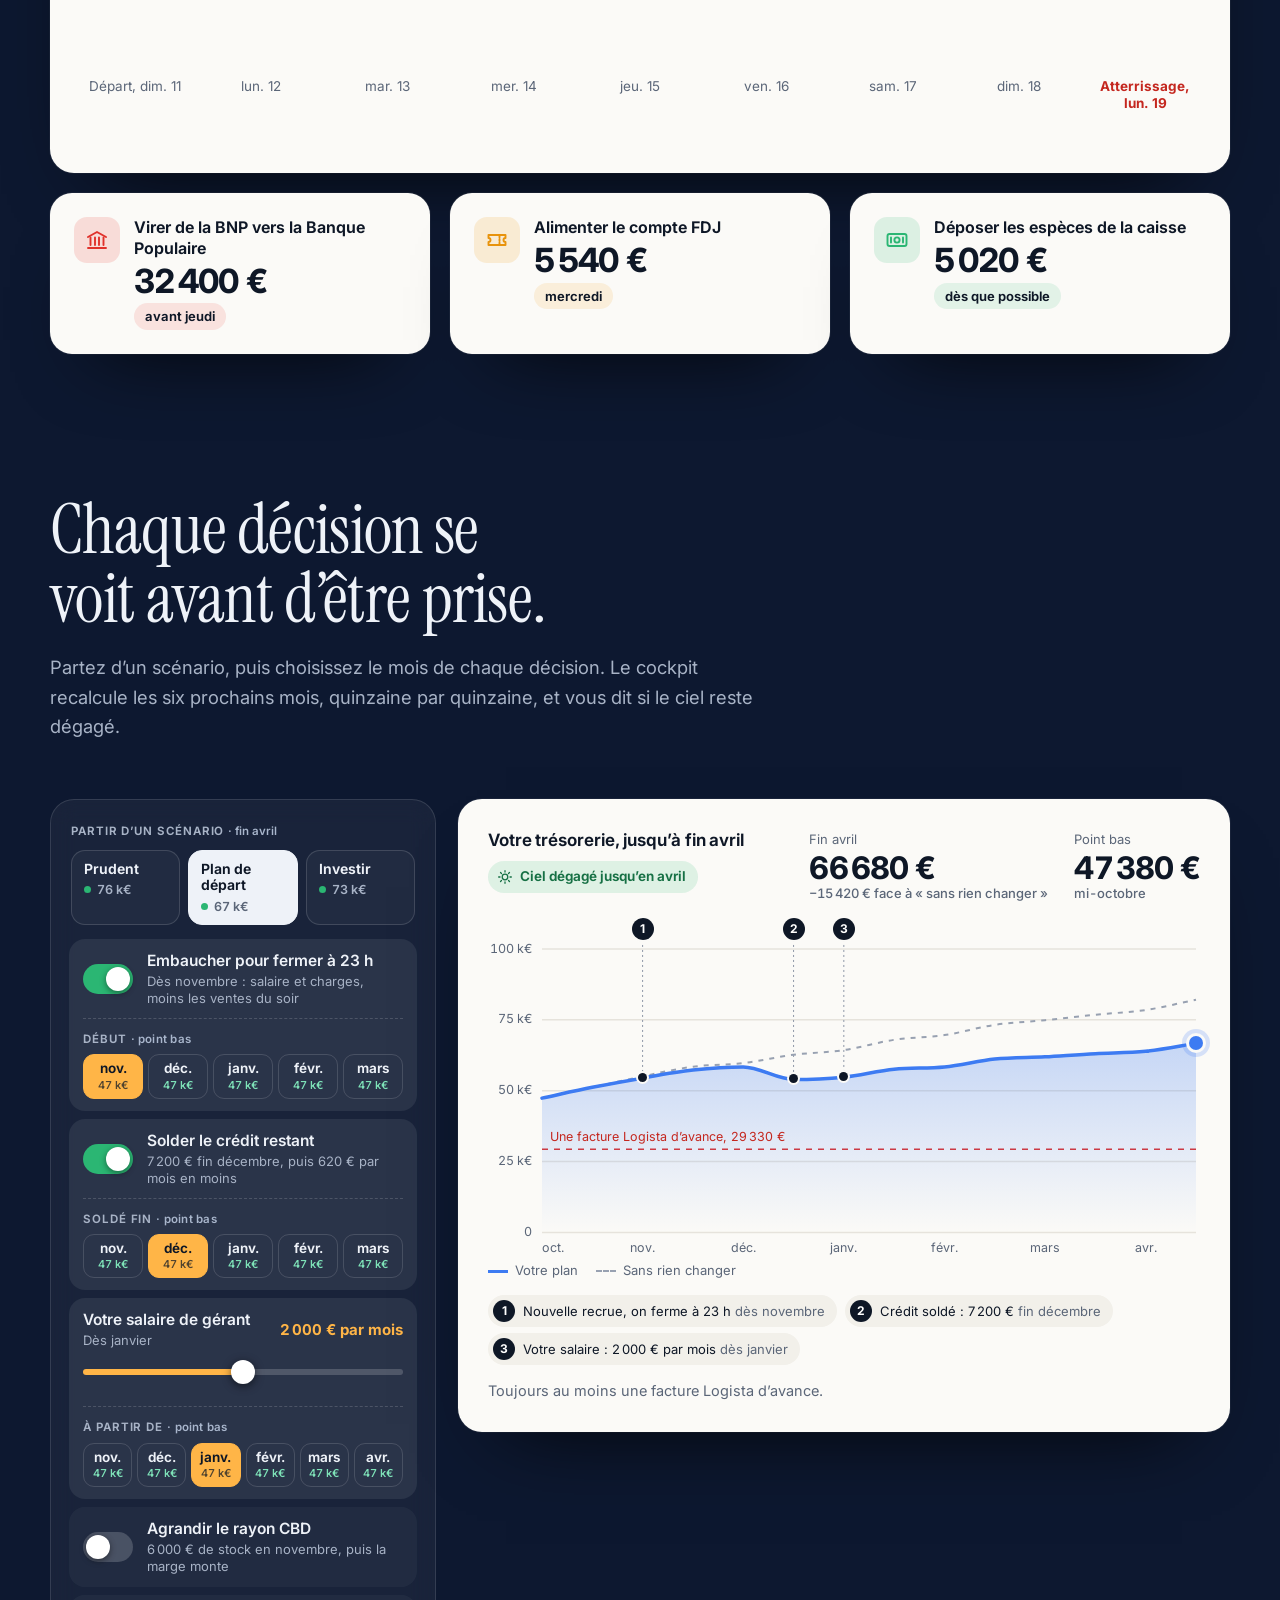
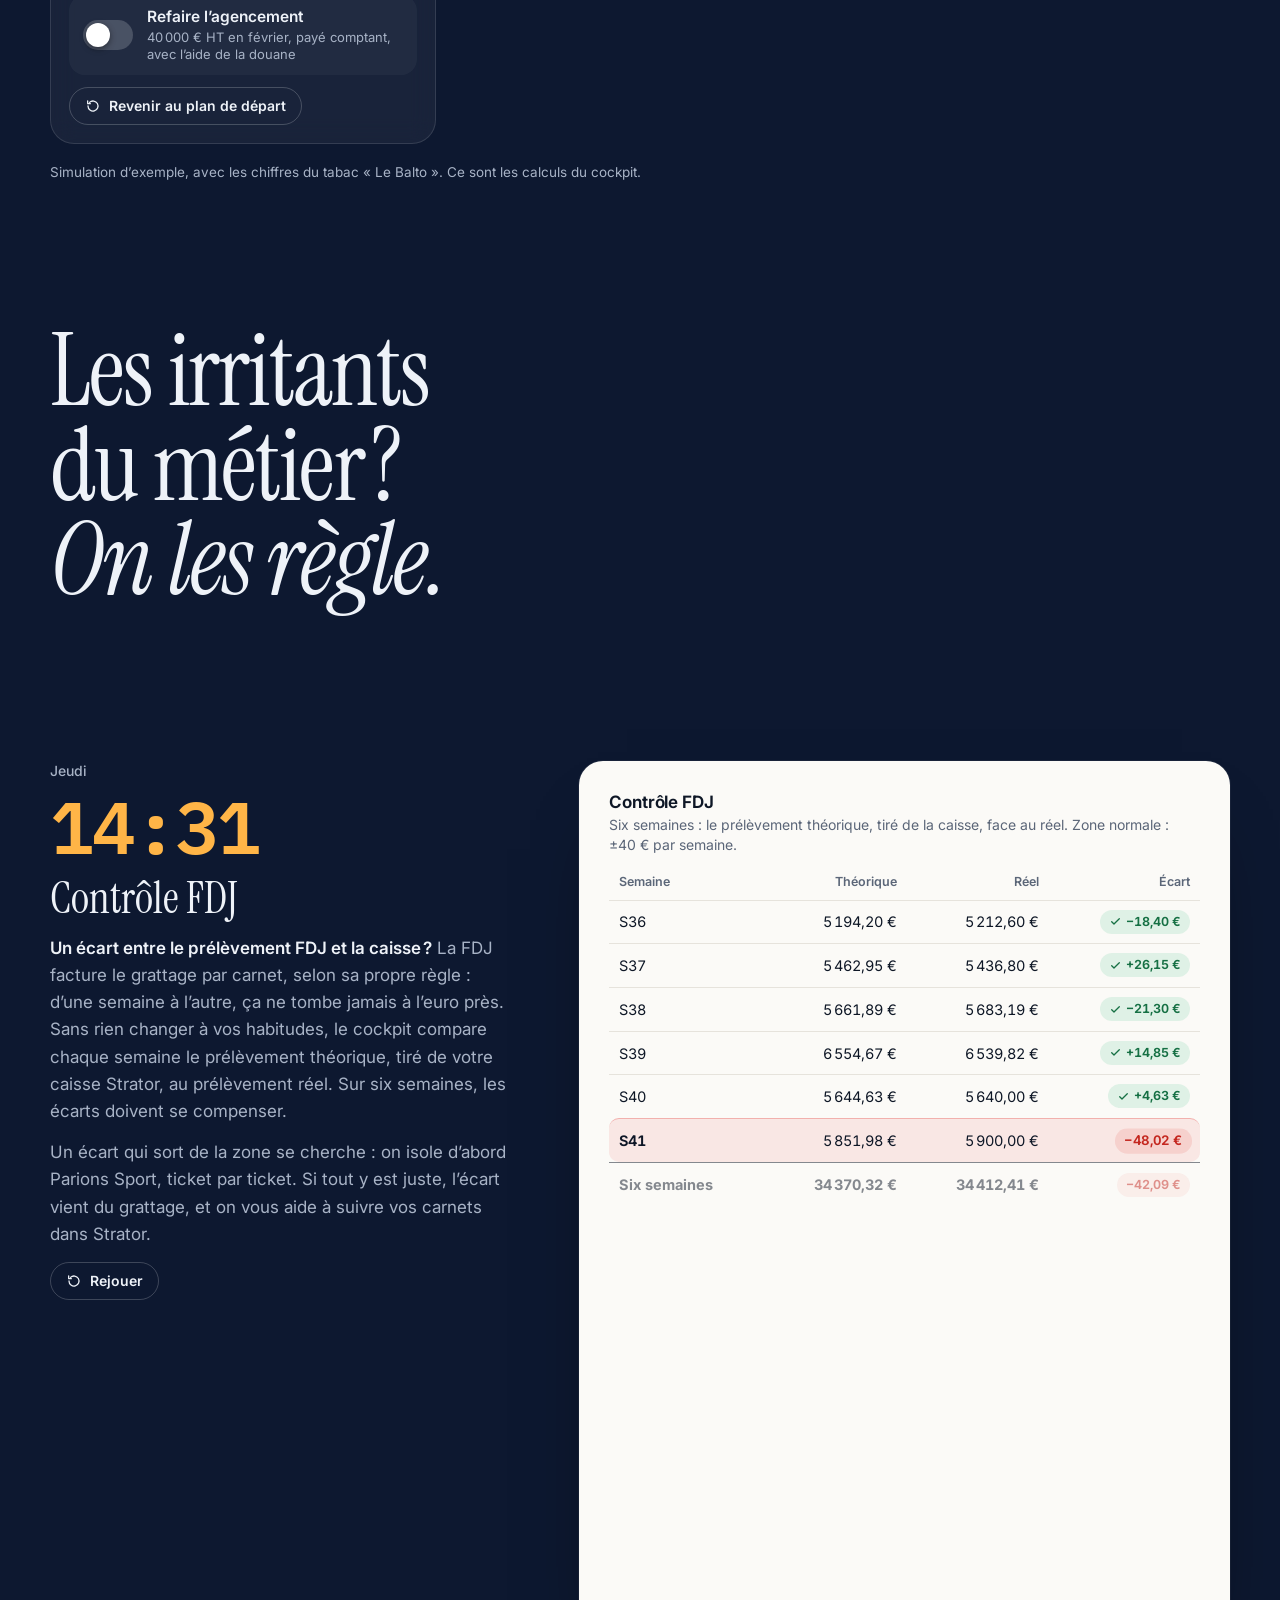
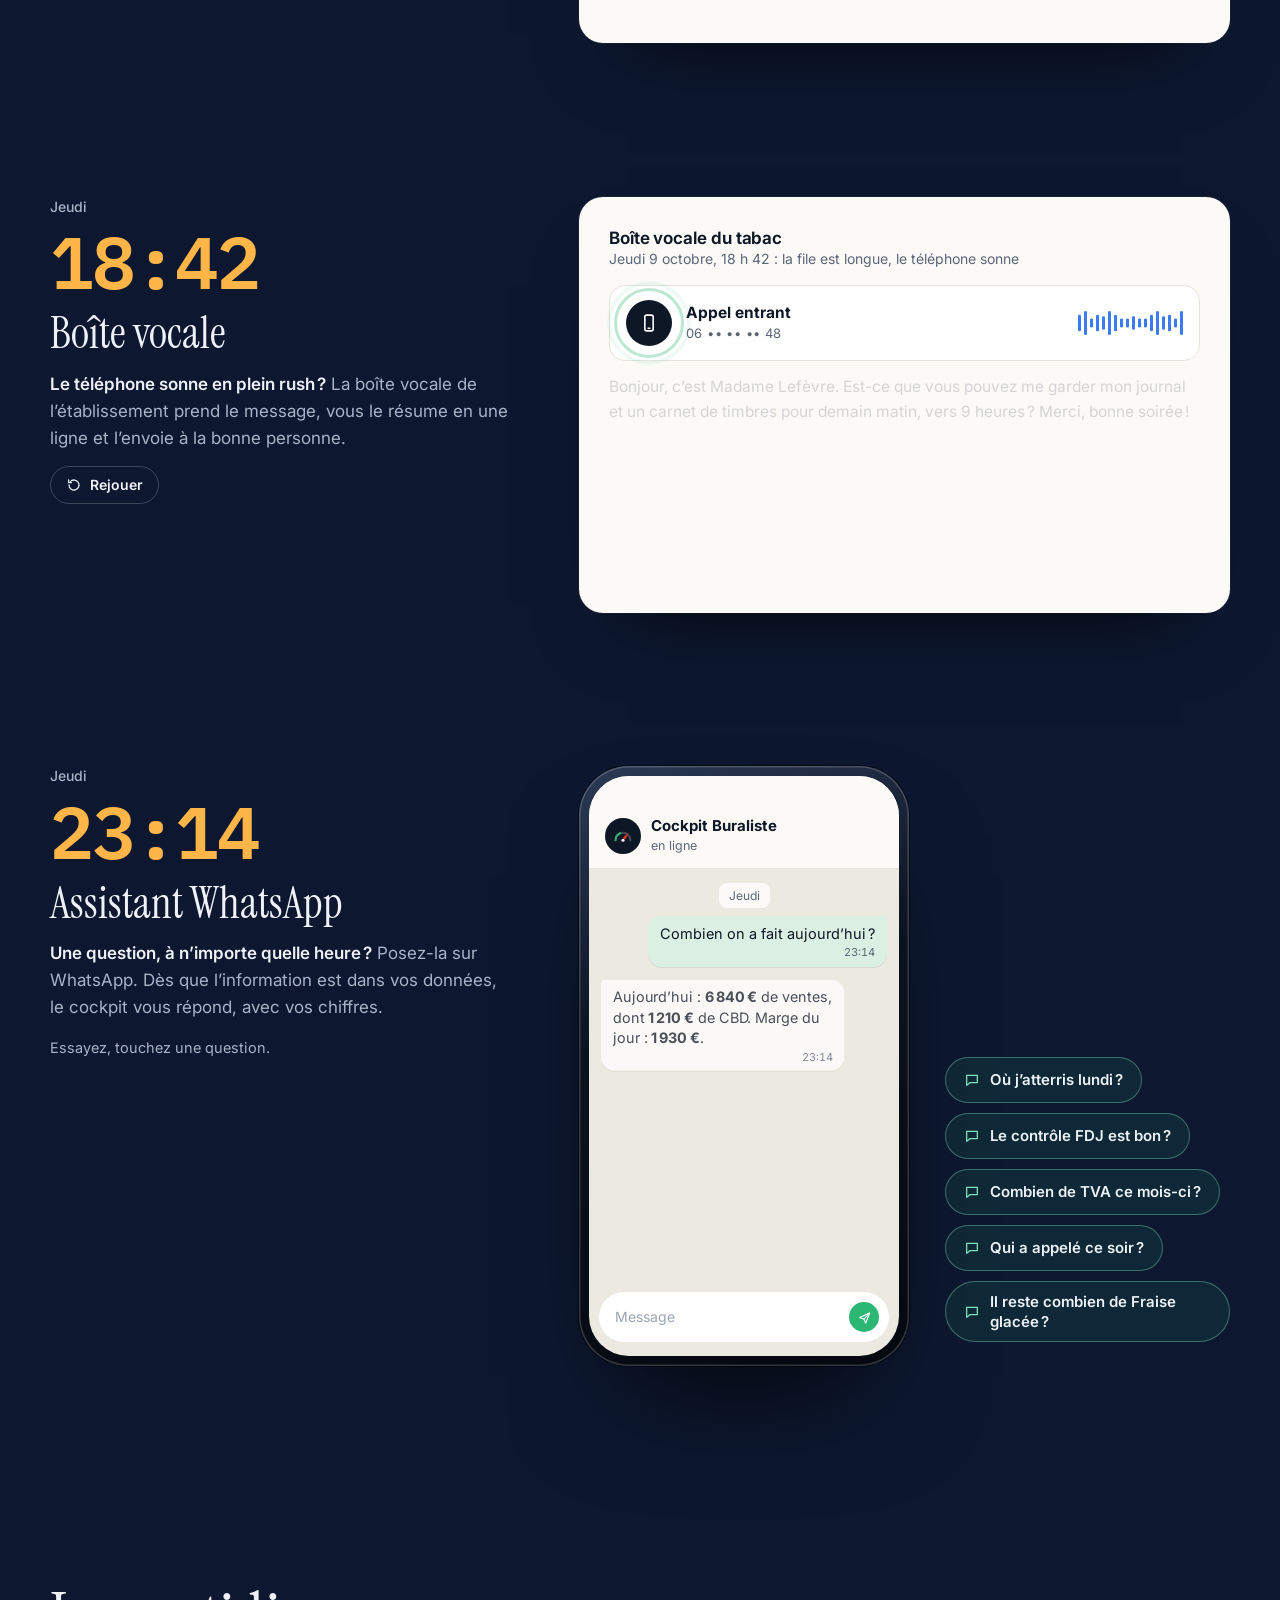
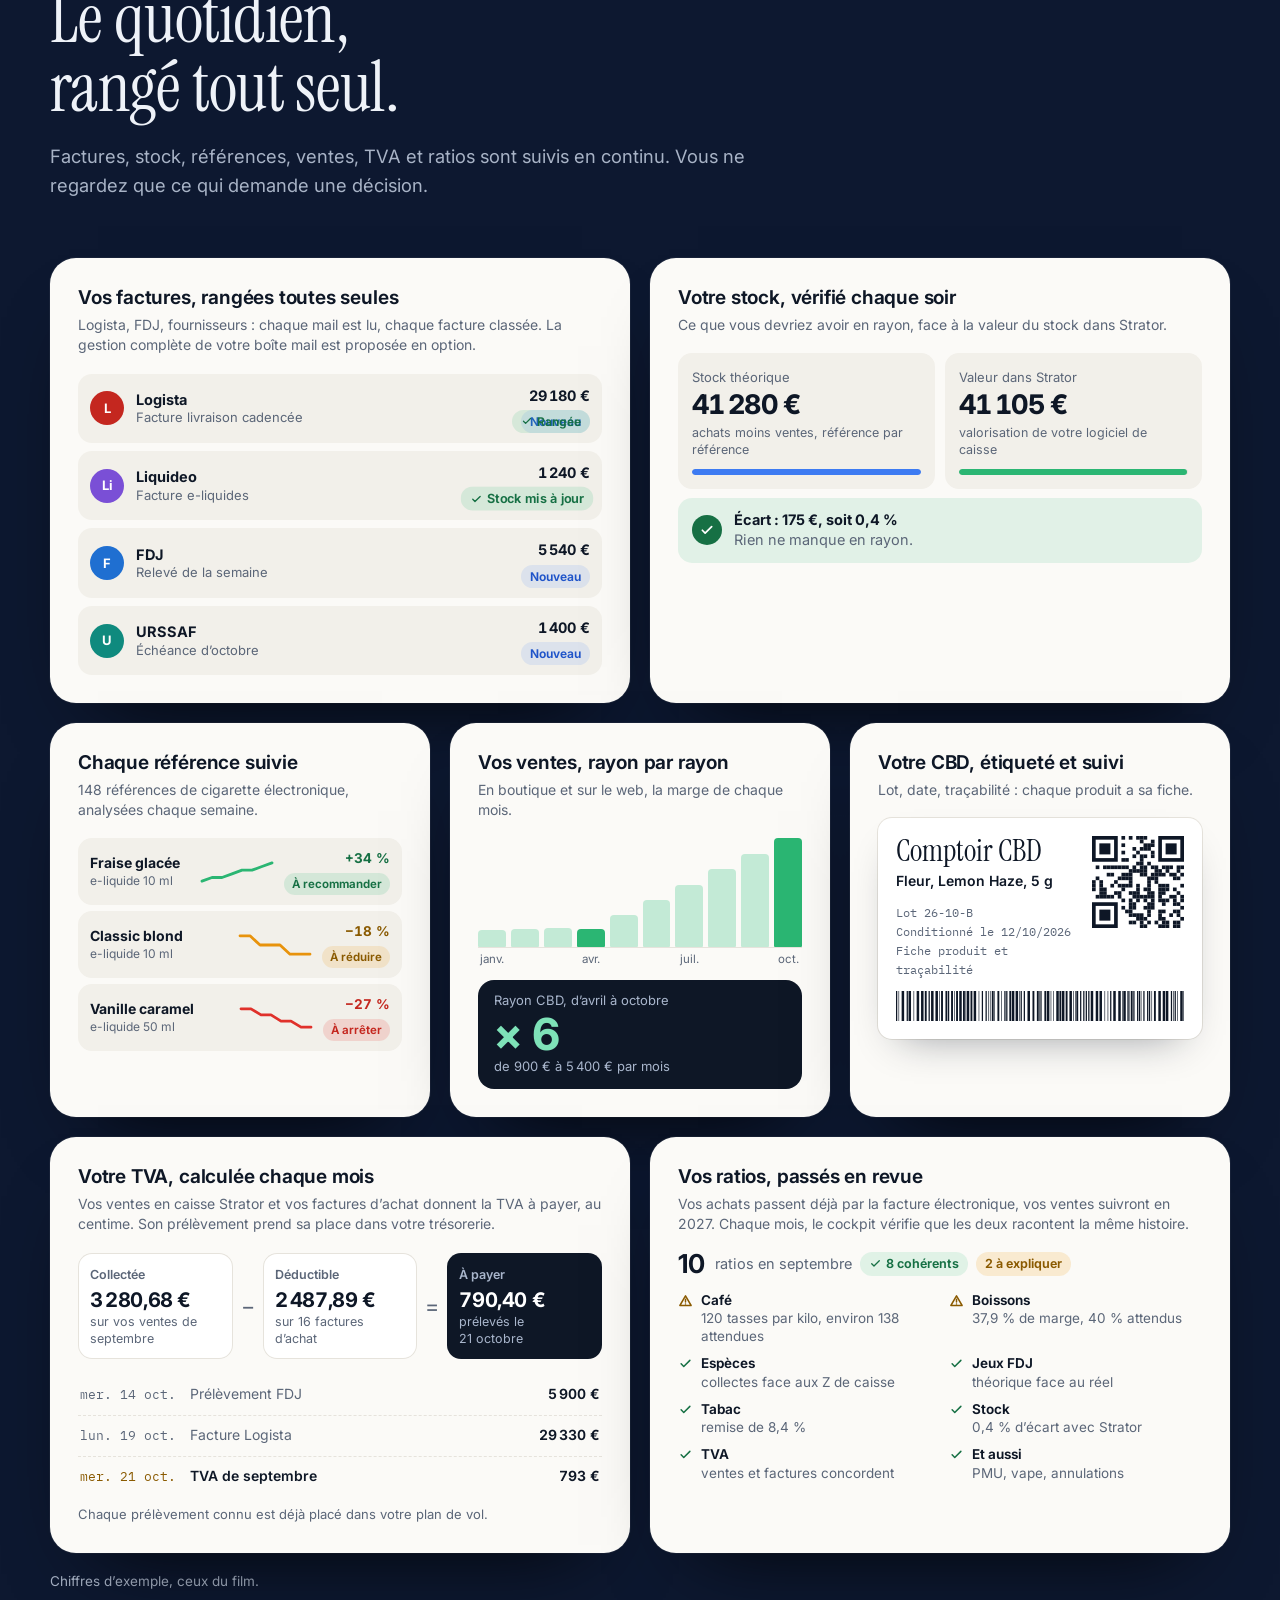
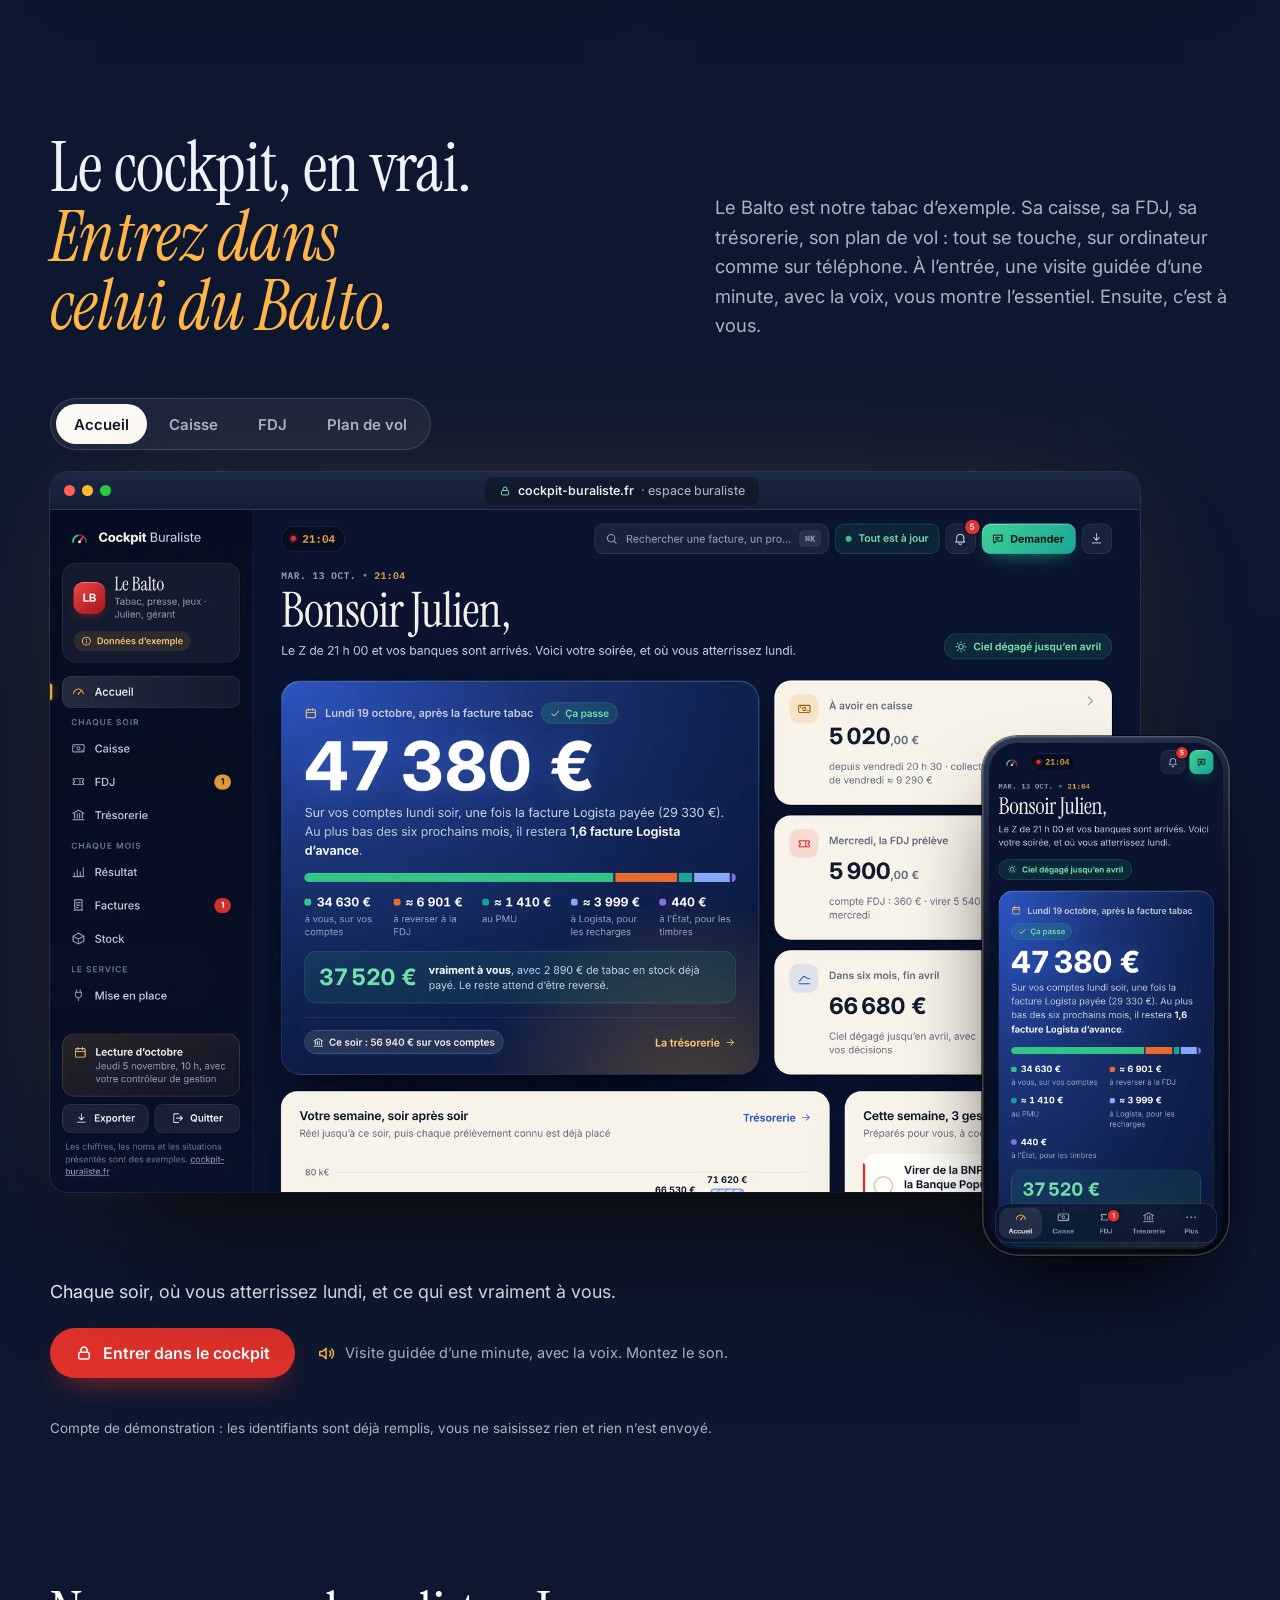
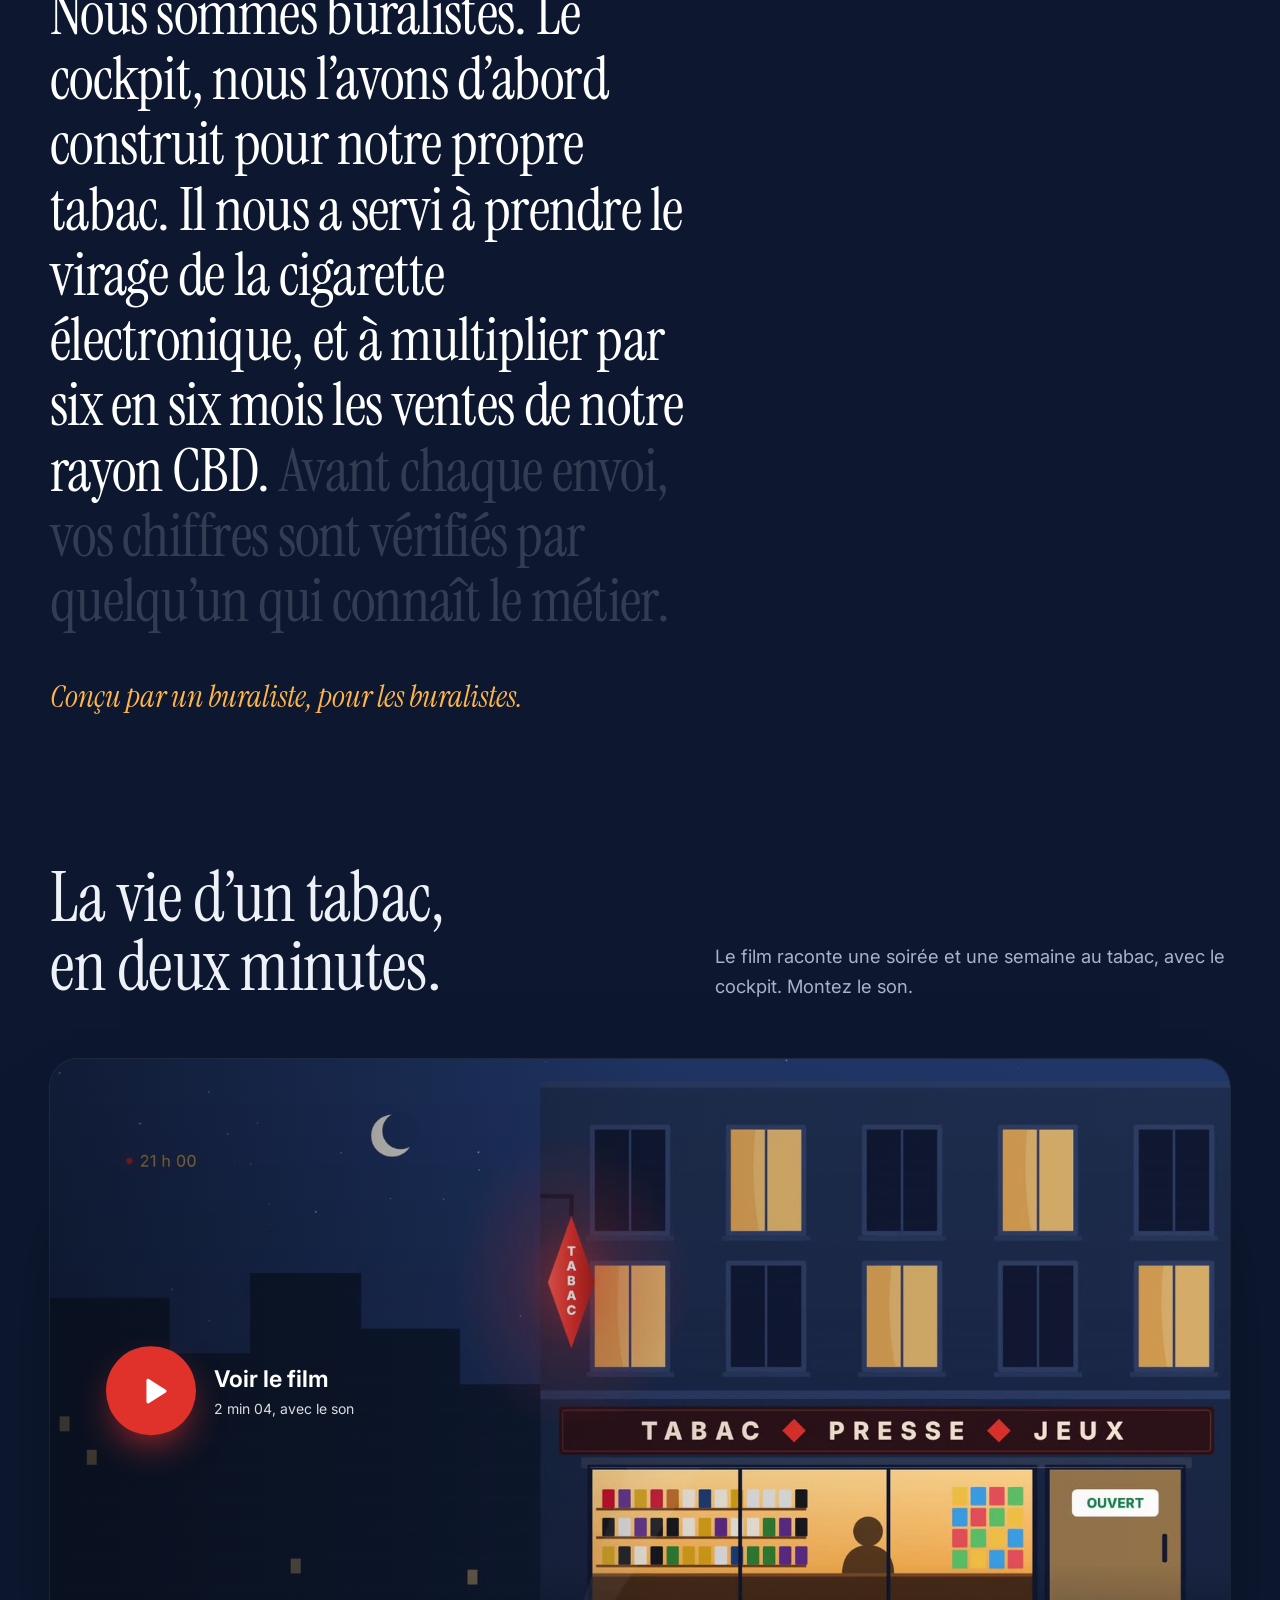
==== commit fd5370ff: "FDJ à la semaine sur six semaines, TVA du mois, revue des ratios - FDJ : la FDJ facture le grattage " ====
--- a/index.html
+++ b/index.html
@@ -340,38 +340,39 @@
         <div class="irr-texte">
           <p class="irr-heure"><span>Jeudi</span>14:31</p>
           <h3>Contrôle FDJ</h3>
-          <p><strong>Un écart entre le prélèvement FDJ et la caisse&#8239;?</strong> Le cockpit croise les rapports Profession Jeux avec votre caisse Strator, jour par jour, pour vérifier qu’il n’y a aucune différence.</p>
-          <p>En cas de besoin, avec la collaboration de la FDJ, un export détaillé opération par opération permet de retrouver l’heure exacte de l’écart.</p>
+          <p><strong>Un écart entre le prélèvement FDJ et la caisse&#8239;?</strong> La FDJ facture le grattage par carnet, selon sa propre règle&nbsp;: d’une semaine à l’autre, ça ne tombe jamais à l’euro près. Sans rien changer à vos habitudes, le cockpit compare chaque semaine le prélèvement théorique, tiré de votre caisse Strator, au prélèvement réel. Sur six semaines, les écarts doivent se compenser.</p>
+          <p>Un écart qui sort de la zone se cherche&nbsp;: on isole d’abord Parions Sport, ticket par ticket. Si tout y est juste, l’écart vient du grattage, et on vous aide à suivre vos carnets dans Strator.</p>
           <button class="rejouer" type="button" data-rejouer="fdj"><svg class="ic" viewBox="0 0 24 24" aria-hidden="true"><path d="M4.5 12a7.5 7.5 0 1 0 2.3-5.4"/><path d="M4 4.5v4h4"/></svg>Rejouer</button>
         </div>
         <article class="carte fdj-carte" id="fdj-carte" aria-labelledby="t-fdj">
           <h4 class="carte-titre" id="t-fdj">Contrôle FDJ</h4>
-          <p class="carte-sous">Semaine du 6 octobre&nbsp;: les jeux vendus, jour par jour, face à la caisse</p>
+          <p class="carte-sous">Six semaines&nbsp;: le prélèvement théorique, tiré de la caisse, face au réel. Zone normale&nbsp;: ±40&nbsp;€ par semaine.</p>
           <div class="defile">
             <table>
-              <caption class="vh">Ventes de jeux de la semaine du 6 octobre, selon Profession Jeux et selon Strator</caption>
-              <thead><tr><th scope="col">Jour</th><th scope="col"><span class="src">Profession Jeux</span></th><th scope="col"><span class="src">Strator</span></th><th scope="col">Écart</th></tr></thead>
+              <caption class="vh">Prélèvement FDJ théorique et réel, de la semaine 36 à la semaine 41</caption>
+              <thead><tr><th scope="col">Semaine</th><th scope="col">Théorique</th><th scope="col">Réel</th><th scope="col">Écart</th></tr></thead>
               <tbody>
-                <tr><td>lun. 6</td><td>3&#8239;412,50&nbsp;€</td><td>3&#8239;412,50&nbsp;€</td><td><span class="etat etat-ok"><svg class="ic" viewBox="0 0 24 24" aria-hidden="true"><path d="M5 12.5l4.2 4.2L19 7"/></svg>Juste</span></td></tr>
-                <tr><td>mar. 7</td><td>4&#8239;105,00&nbsp;€</td><td>4&#8239;105,00&nbsp;€</td><td><span class="etat etat-ok"><svg class="ic" viewBox="0 0 24 24" aria-hidden="true"><path d="M5 12.5l4.2 4.2L19 7"/></svg>Juste</span></td></tr>
-                <tr><td>mer. 8</td><td>3&#8239;870,20&nbsp;€</td><td>3&#8239;870,20&nbsp;€</td><td><span class="etat etat-ok"><svg class="ic" viewBox="0 0 24 24" aria-hidden="true"><path d="M5 12.5l4.2 4.2L19 7"/></svg>Juste</span></td></tr>
-                <tr class="ko rouge"><td>jeu. 9</td><td>4&#8239;262,40&nbsp;€</td><td>4&#8239;217,40&nbsp;€</td><td><span class="etat etat-ko">−45,00&nbsp;€</span></td></tr>
-                <tr><td>ven. 10</td><td>5&#8239;018,60&nbsp;€</td><td>5&#8239;018,60&nbsp;€</td><td><span class="etat etat-ok"><svg class="ic" viewBox="0 0 24 24" aria-hidden="true"><path d="M5 12.5l4.2 4.2L19 7"/></svg>Juste</span></td></tr>
+                <tr><td>S36</td><td>5&#8239;194,20&nbsp;€</td><td>5&#8239;212,60&nbsp;€</td><td><span class="etat etat-ok"><svg class="ic" viewBox="0 0 24 24" aria-hidden="true"><path d="M5 12.5l4.2 4.2L19 7"/></svg>−18,40&nbsp;€</span></td></tr>
+                <tr><td>S37</td><td>5&#8239;462,95&nbsp;€</td><td>5&#8239;436,80&nbsp;€</td><td><span class="etat etat-ok"><svg class="ic" viewBox="0 0 24 24" aria-hidden="true"><path d="M5 12.5l4.2 4.2L19 7"/></svg>+26,15&nbsp;€</span></td></tr>
+                <tr><td>S38</td><td>5&#8239;661,89&nbsp;€</td><td>5&#8239;683,19&nbsp;€</td><td><span class="etat etat-ok"><svg class="ic" viewBox="0 0 24 24" aria-hidden="true"><path d="M5 12.5l4.2 4.2L19 7"/></svg>−21,30&nbsp;€</span></td></tr>
+                <tr><td>S39</td><td>6&#8239;554,67&nbsp;€</td><td>6&#8239;539,82&nbsp;€</td><td><span class="etat etat-ok"><svg class="ic" viewBox="0 0 24 24" aria-hidden="true"><path d="M5 12.5l4.2 4.2L19 7"/></svg>+14,85&nbsp;€</span></td></tr>
+                <tr><td>S40</td><td>5&#8239;644,63&nbsp;€</td><td>5&#8239;640,00&nbsp;€</td><td><span class="etat etat-ok"><svg class="ic" viewBox="0 0 24 24" aria-hidden="true"><path d="M5 12.5l4.2 4.2L19 7"/></svg>+4,63&nbsp;€</span></td></tr>
+                <tr class="ko rouge"><td>S41</td><td>5&#8239;851,98&nbsp;€</td><td>5&#8239;900,00&nbsp;€</td><td><span class="etat etat-ko">−48,02&nbsp;€</span></td></tr>
               </tbody>
-              <tfoot><tr><td>Semaine</td><td>20&#8239;668,70&nbsp;€</td><td>20&#8239;623,70&nbsp;€</td><td><span class="etat etat-ko">−45,00&nbsp;€</span></td></tr></tfoot>
+              <tfoot><tr><td>Six semaines</td><td>34&#8239;370,32&nbsp;€</td><td>34&#8239;412,41&nbsp;€</td><td><span class="etat etat-ko">−42,09&nbsp;€</span></td></tr></tfoot>
             </table>
           </div>
           <div class="export">
-            <p class="exp-tete">Export détaillé FDJ<b>Jeudi 9 octobre, de 14&nbsp;h&nbsp;25 à 14&nbsp;h&nbsp;40</b></p>
+            <p class="exp-tete">Parions Sport, isolé ticket par ticket<b>Jeudi, de 14&nbsp;h&nbsp;25 à 14&nbsp;h&nbsp;40</b></p>
             <div class="ops" role="list">
               <span class="scanner" aria-hidden="true"></span>
-              <div class="op" role="listitem"><span>14:27:52</span><span>Loto</span><span class="m">2,20&nbsp;€</span><span class="v" aria-label="en caisse"><svg class="ic" viewBox="0 0 24 24" aria-hidden="true"><path d="M5 12.5l4.2 4.2L19 7"/></svg></span></div>
-              <div class="op" role="listitem"><span>14:29:10</span><span>Grattage</span><span class="m">5,00&nbsp;€</span><span class="v" aria-label="en caisse"><svg class="ic" viewBox="0 0 24 24" aria-hidden="true"><path d="M5 12.5l4.2 4.2L19 7"/></svg></span></div>
-              <div class="op ko rouge" role="listitem"><span>14:31:08</span><span>Grattage ×3</span><span class="m">45,00&nbsp;€</span><span class="v" aria-label="absent de la caisse"><svg class="ic" viewBox="0 0 24 24" aria-hidden="true"><path d="M6.5 6.5l11 11M17.5 6.5l-11 11"/></svg></span></div>
-              <div class="op" role="listitem"><span>14:33:45</span><span>Paris sportifs</span><span class="m">10,00&nbsp;€</span><span class="v" aria-label="en caisse"><svg class="ic" viewBox="0 0 24 24" aria-hidden="true"><path d="M5 12.5l4.2 4.2L19 7"/></svg></span></div>
-              <div class="op" role="listitem"><span>14:36:20</span><span>Loto</span><span class="m">4,40&nbsp;€</span><span class="v" aria-label="en caisse"><svg class="ic" viewBox="0 0 24 24" aria-hidden="true"><path d="M5 12.5l4.2 4.2L19 7"/></svg></span></div>
+              <div class="op" role="listitem"><span>14:25:41</span><span>Combiné ×3</span><span class="m">6,00&nbsp;€</span><span class="v" aria-label="en caisse"><svg class="ic" viewBox="0 0 24 24" aria-hidden="true"><path d="M5 12.5l4.2 4.2L19 7"/></svg></span></div>
+              <div class="op" role="listitem"><span>14:28:17</span><span>Simple, foot</span><span class="m">10,00&nbsp;€</span><span class="v" aria-label="en caisse"><svg class="ic" viewBox="0 0 24 24" aria-hidden="true"><path d="M5 12.5l4.2 4.2L19 7"/></svg></span></div>
+              <div class="op ko rouge" role="listitem"><span>14:31:08</span><span>Combiné ×4</span><span class="m">45,00&nbsp;€</span><span class="v" aria-label="absent de la caisse"><svg class="ic" viewBox="0 0 24 24" aria-hidden="true"><path d="M6.5 6.5l11 11M17.5 6.5l-11 11"/></svg></span></div>
+              <div class="op" role="listitem"><span>14:34:52</span><span>Simple, tennis</span><span class="m">5,00&nbsp;€</span><span class="v" aria-label="en caisse"><svg class="ic" viewBox="0 0 24 24" aria-hidden="true"><path d="M5 12.5l4.2 4.2L19 7"/></svg></span></div>
+              <div class="op" role="listitem"><span>14:38:20</span><span>Combiné ×2</span><span class="m">8,00&nbsp;€</span><span class="v" aria-label="en caisse"><svg class="ic" viewBox="0 0 24 24" aria-hidden="true"><path d="M5 12.5l4.2 4.2L19 7"/></svg></span></div>
             </div>
-            <p class="trouve"><b>Jeudi, 14&nbsp;h&nbsp;31&nbsp;min&nbsp;08&nbsp;s</b>3 tickets à gratter passés au terminal, absents de la caisse.</p>
+            <p class="trouve"><b>Jeudi, 14&nbsp;h&nbsp;31&nbsp;min&nbsp;08&nbsp;s</b>Un pari de 45&nbsp;€ sorti du terminal, absent de la caisse. Le ticket ajouté, les six semaines se compensent&nbsp;: +1,06&nbsp;€.</p>
           </div>
         </article>
       </div>
@@ -428,7 +429,7 @@
     <div class="cadre">
       <div class="intro">
         <h2 id="t-quotidien">Le quotidien, rangé tout seul.</h2>
-        <p>Factures, stock, références et ventes sont suivis en continu. Vous ne regardez que ce qui demande une décision.</p>
+        <p>Factures, stock, références, ventes, TVA et ratios sont suivis en continu. Vous ne regardez que ce qui demande une décision.</p>
       </div>
       <div class="bento">
         <article class="tuile tuile-mails">
@@ -486,6 +487,40 @@
               <svg class="cb" viewBox="0 0 460 38" preserveAspectRatio="none" aria-hidden="true"><g fill="#0e1726"><rect x="0" y="0" width="2" height="38"/><rect x="4" y="0" width="1" height="38"/><rect x="9" y="0" width="4" height="38"/><rect x="17" y="0" width="2" height="38"/><rect x="20" y="0" width="4" height="38"/><rect x="28" y="0" width="1" height="38"/><rect x="33" y="0" width="4" height="38"/><rect x="40" y="0" width="4" height="38"/><rect x="46" y="0" width="3" height="38"/><rect x="52" y="0" width="2" height="38"/><rect x="56" y="0" width="4" height="38"/><rect x="63" y="0" width="4" height="38"/><rect x="69" y="0" width="1" height="38"/><rect x="72" y="0" width="3" height="38"/><rect x="79" y="0" width="3" height="38"/><rect x="83" y="0" width="2" height="38"/><rect x="88" y="0" width="3" height="38"/><rect x="93" y="0" width="1" height="38"/><rect x="96" y="0" width="3" height="38"/><rect x="101" y="0" width="4" height="38"/><rect x="107" y="0" width="3" height="38"/><rect x="111" y="0" width="1" height="38"/><rect x="113" y="0" width="4" height="38"/><rect x="119" y="0" width="3" height="38"/><rect x="124" y="0" width="4" height="38"/><rect x="132" y="0" width="1" height="38"/><rect x="137" y="0" width="2" height="38"/><rect x="143" y="0" width="2" height="38"/><rect x="147" y="0" width="1" height="38"/><rect x="150" y="0" width="1" height="38"/><rect x="153" y="0" width="3" height="38"/><rect x="157" y="0" width="1" height="38"/><rect x="162" y="0" width="3" height="38"/><rect x="168" y="0" width="1" height="38"/><rect x="173" y="0" width="2" height="38"/><rect x="176" y="0" width="2" height="38"/><rect x="181" y="0" width="3" height="38"/><rect x="185" y="0" width="4" height="38"/><rect x="191" y="0" width="4" height="38"/><rect x="197" y="0" width="1" height="38"/><rect x="199" y="0" width="2" height="38"/><rect x="204" y="0" width="2" height="38"/><rect x="210" y="0" width="4" height="38"/><rect x="218" y="0" width="3" height="38"/><rect x="225" y="0" width="3" height="38"/><rect x="229" y="0" width="2" height="38"/><rect x="232" y="0" width="1" height="38"/><rect x="237" y="0" width="3" height="38"/><rect x="241" y="0" width="4" height="38"/><rect x="247" y="0" width="1" height="38"/><rect x="251" y="0" width="1" height="38"/><rect x="256" y="0" width="4" height="38"/><rect x="261" y="0" width="3" height="38"/><rect x="265" y="0" width="4" height="38"/><rect x="271" y="0" width="3" height="38"/><rect x="277" y="0" width="4" height="38"/><rect x="283" y="0" width="1" height="38"/><rect x="286" y="0" width="1" height="38"/><rect x="288" y="0" width="3" height="38"/><rect x="294" y="0" width="2" height="38"/><rect x="299" y="0" width="2" height="38"/><rect x="303" y="0" width="2" height="38"/><rect x="307" y="0" width="2" height="38"/><rect x="311" y="0" width="4" height="38"/><rect x="319" y="0" width="4" height="38"/><rect x="325" y="0" width="4" height="38"/><rect x="333" y="0" width="1" height="38"/><rect x="338" y="0" width="1" height="38"/><rect x="342" y="0" width="2" height="38"/><rect x="347" y="0" width="4" height="38"/><rect x="355" y="0" width="4" height="38"/><rect x="361" y="0" width="1" height="38"/><rect x="363" y="0" width="4" height="38"/><rect x="369" y="0" width="1" height="38"/><rect x="371" y="0" width="2" height="38"/><rect x="375" y="0" width="3" height="38"/><rect x="379" y="0" width="2" height="38"/><rect x="385" y="0" width="2" height="38"/><rect x="388" y="0" width="2" height="38"/><rect x="391" y="0" width="1" height="38"/><rect x="395" y="0" width="2" height="38"/><rect x="401" y="0" width="2" height="38"/><rect x="404" y="0" width="2" height="38"/><rect x="408" y="0" width="1" height="38"/><rect x="412" y="0" width="3" height="38"/><rect x="419" y="0" width="4" height="38"/><rect x="426" y="0" width="4" height="38"/><rect x="431" y="0" width="4" height="38"/><rect x="439" y="0" width="2" height="38"/><rect x="443" y="0" width="1" height="38"/><rect x="445" y="0" width="2" height="38"/><rect x="449" y="0" width="1" height="38"/><rect x="454" y="0" width="4" height="38"/><rect x="459" y="0" width="3" height="38"/></g></svg>
             </div>
           </div>
+        </article>
+
+        <article class="tuile tuile-tva">
+          <h3>Votre TVA, calculée chaque mois</h3>
+          <p class="carte-sous">Vos ventes en caisse Strator et vos factures d’achat donnent la TVA à payer, au centime. Son prélèvement prend sa place dans votre trésorerie.</p>
+          <div class="tva">
+            <div><span class="k">Collectée</span><b data-vers="328068">3&#8239;280,68&nbsp;€</b><span class="s">sur vos ventes de septembre</span></div>
+            <span class="op-tva" aria-hidden="true">−</span>
+            <div><span class="k">Déductible</span><b data-vers="248789">2&#8239;487,89&nbsp;€</b><span class="s">sur 16 factures d’achat</span></div>
+            <span class="op-tva" aria-hidden="true">=</span>
+            <div class="fort"><span class="k">À payer</span><b data-vers="79279">792,79&nbsp;€</b><span class="s">prélevés le 21&nbsp;octobre</span></div>
+          </div>
+          <ul class="tva-cal" aria-label="Les prochains prélèvements, déjà placés">
+            <li><time datetime="2026-10-14">mer. 14&nbsp;oct.</time><span>Prélèvement FDJ</span><b>5&#8239;900&nbsp;€</b></li>
+            <li><time datetime="2026-10-19">lun. 19&nbsp;oct.</time><span>Facture Logista</span><b>29&#8239;330&nbsp;€</b></li>
+            <li class="on"><time datetime="2026-10-21">mer. 21&nbsp;oct.</time><span>TVA de septembre</span><b>793&nbsp;€</b></li>
+          </ul>
+          <p class="tva-note">Chaque prélèvement connu est déjà placé dans votre plan de vol.</p>
+        </article>
+
+        <article class="tuile tuile-ratios">
+          <h3>Vos ratios, passés en revue</h3>
+          <p class="carte-sous">Vos achats passent déjà par la facture électronique, vos ventes suivront en 2027. Chaque mois, le cockpit vérifie que les deux racontent la même histoire.</p>
+          <p class="rv-tete"><b>10</b>ratios en septembre<span class="etat etat-ok"><svg class="ic" viewBox="0 0 24 24" aria-hidden="true"><path d="M5 12.5l4.2 4.2L19 7"/></svg>8 cohérents</span><span class="etat etat-att">2 à expliquer</span></p>
+          <ul class="rv">
+            <li class="att"><svg class="ic" viewBox="0 0 24 24" aria-hidden="true"><path d="M12 4.5l9 15.5H3z"/><path d="M12 10v4.5M12 17.4v.1"/></svg><span><b>Café</b>120 tasses par kilo, environ 138 attendues</span></li>
+            <li class="att"><svg class="ic" viewBox="0 0 24 24" aria-hidden="true"><path d="M12 4.5l9 15.5H3z"/><path d="M12 10v4.5M12 17.4v.1"/></svg><span><b>Boissons</b>37,9&nbsp;% de marge, 40&nbsp;% attendus</span></li>
+            <li><svg class="ic" viewBox="0 0 24 24" aria-hidden="true"><path d="M5 12.5l4.2 4.2L19 7"/></svg><span><b>Espèces</b>collectes face aux Z de caisse</span></li>
+            <li><svg class="ic" viewBox="0 0 24 24" aria-hidden="true"><path d="M5 12.5l4.2 4.2L19 7"/></svg><span><b>Jeux FDJ</b>théorique face au réel</span></li>
+            <li><svg class="ic" viewBox="0 0 24 24" aria-hidden="true"><path d="M5 12.5l4.2 4.2L19 7"/></svg><span><b>Tabac</b>remise de 8,4&nbsp;%</span></li>
+            <li><svg class="ic" viewBox="0 0 24 24" aria-hidden="true"><path d="M5 12.5l4.2 4.2L19 7"/></svg><span><b>Stock</b>0,4&nbsp;% d’écart avec Strator</span></li>
+            <li><svg class="ic" viewBox="0 0 24 24" aria-hidden="true"><path d="M5 12.5l4.2 4.2L19 7"/></svg><span><b>TVA</b>ventes et factures concordent</span></li>
+            <li><svg class="ic" viewBox="0 0 24 24" aria-hidden="true"><path d="M5 12.5l4.2 4.2L19 7"/></svg><span><b>Et aussi</b>PMU, vape, annulations</span></li>
+          </ul>
         </article>
       </div>
       <p class="note">Chiffres d’exemple, ceux du film.</p>
@@ -1345,7 +1380,8 @@
   const QUESTIONS = [
     { q: 'Combien on a fait aujourd’hui ?', r: 'Aujourd’hui : <b>6 840 €</b> de ventes, dont <b>1 210 €</b> de CBD. Marge du jour : <b>1 930 €</b>.' },
     { q: 'Où j’atterris lundi ?', r: 'Lundi à 21 h, après la facture tabac : <b>47 380 €</b>, dont <b>37 520 €</b> vraiment à vous. Ciel dégagé.' },
-    { q: 'Le FDJ est juste cette semaine ?', r: 'Un seul écart : <b>−45,00 €</b> jeudi à 14 h 31 min 08 s, trois tickets à gratter absents de la caisse. Le reste est juste.' },
+    { q: 'Le contrôle FDJ est bon ?', r: 'Sur six semaines, les écarts se compensent. Une seule semaine hors de la zone : un pari Parions Sport de <b>45 €</b>, jeudi à 14 h 31 min 08 s, absent de la caisse.' },
+    { q: 'Combien de TVA ce mois-ci ?', r: 'TVA de septembre : <b>792,79 €</b>, prélevée le 21 octobre. Calculée sur vos ventes en caisse et vos factures d’achat, elle est déjà dans votre plan de vol.' },
     { q: 'Qui a appelé ce soir ?', r: 'Mme Lefèvre, à 18 h 42 : son journal et un carnet de timbres à garder pour demain, 9 h. Julien est prévenu.' },
     { q: 'Il reste combien de Fraise glacée ?', r: '<b>14 flacons.</b> Je l’ajoute à la commande de jeudi ?', suite: { q: 'Oui, ajoute-la.', r: 'C’est noté : Fraise glacée ajoutée à la commande de jeudi.' } },
   ];
@@ -1463,7 +1499,26 @@
       .to(mb, { scaleY: 1, duration: 0.45, stagger: 0.08, ease: 'power2.out' }, 0)
       .to(on, { v: 6, duration: 1, ease: 'power2.out', snap: { v: 1 }, onUpdate: () => { n.textContent = String(on.v); } }, 0.45);
     ST.create({ trigger: '.tuile-ventes', start: 'top 75%', once: true, onEnter: () => tV.play() });
-    return () => { vals.forEach((b) => { b.textContent = eur(+b.dataset.vers); }); n.textContent = '6'; };
+    const nf2 = new Intl.NumberFormat('fr-FR', { minimumFractionDigits: 2, maximumFractionDigits: 2 });
+    const eurC = (c) => nf2.format(c / 100) + '\u00a0€';
+    const tvaB = $$('.tva b[data-vers]'), tvaFort = $('.tva .fort'), oT = tvaB.map(() => ({ v: 0 }));
+    tvaB.forEach((b) => { b.textContent = eurC(0); });
+    G.set(tvaFort, { scale: 0.92, autoAlpha: 0.4 });
+    const tT = G.timeline({ paused: true });
+    tvaB.forEach((b, i) => tT.to(oT[i], { v: +b.dataset.vers, duration: 1.1, ease: 'power2.out', onUpdate: () => { b.textContent = eurC(oT[i].v); } }, i * 0.3));
+    tT.to(tvaFort, { scale: 1, autoAlpha: 1, duration: 0.45, ease: 'back.out(1.8)' }, 0.75)
+      .add(() => Son.jouer('pop', 0.4), 1.3);
+    ST.create({ trigger: '.tuile-tva', start: 'top 75%', once: true, onEnter: () => tT.play() });
+
+    const rvL = $$('.rv li'), rvT = $$('.rv-tete .etat');
+    G.set(rvL, { autoAlpha: 0, x: -10 });
+    G.set(rvT, { autoAlpha: 0, scale: 0.7 });
+    const tRv = G.timeline({ paused: true })
+      .to(rvL, { autoAlpha: 1, x: 0, duration: 0.3, stagger: 0.1, ease: 'power2.out' }, 0)
+      .to(rvT, { autoAlpha: 1, scale: 1, duration: 0.3, stagger: 0.15, ease: 'back.out(2.2)' }, 0.9)
+      .add(() => Son.jouer('pop', 0.35), 0.9);
+    ST.create({ trigger: '.tuile-ratios', start: 'top 75%', once: true, onEnter: () => tRv.play() });
+    return () => { vals.forEach((b) => { b.textContent = eur(+b.dataset.vers); }); n.textContent = '6'; tvaB.forEach((b) => { b.textContent = eurC(+b.dataset.vers); }); };
   });
   if (window.matchMedia('(hover: hover) and (pointer: fine)').matches) {
     $$('.tuile').forEach((t) => t.addEventListener('pointermove', (e) => {
@@ -1498,7 +1553,7 @@
     const LEGENDES = {
       cockpit: 'Chaque soir, où vous atterrissez lundi, et ce qui est vraiment à vous.',
       caisse: 'Ce que la caisse doit contenir depuis la dernière collecte, et le comptage au centime.',
-      fdj: 'Le prélèvement FDJ de mercredi, et celui de la semaine en cours, calculé chaque soir.',
+      fdj: 'Le prélèvement FDJ de mercredi, la semaine en cours, et le contrôle sur six semaines.',
       tresorerie: 'Votre plan de vol à six mois : chaque décision, à sa date et à son montant.',
     };
     const onglets = $$('.vit-onglet', vitrine), sceneV = $('#vit-scene'), legende = $('#vit-legende');
--- a/styles.css
+++ b/styles.css
@@ -448,7 +448,7 @@
 .op.rouge{background:rgba(224,49,43,.24);color:var(--blanc);box-shadow:inset 0 0 0 1px rgba(255,138,128,.6)}
 .trouve{margin-top:12px;padding:12px 16px 14px;border-radius:12px;background:var(--carotte);color:var(--blanc);font-size:14.5px;line-height:1.45}
 .trouve b{display:block;font-size:17px;font-weight:700}
-@media (max-width:519px){.fdj-carte table{min-width:0;font-size:12.5px}.fdj-carte th,.fdj-carte td{padding-inline:4px}.fdj-carte th{white-space:normal;vertical-align:bottom}.fdj-carte .etat{padding:2px 6px;font-size:12px}.fdj-carte .etat .ic{display:none}.src{padding:2px 6px}.export .op{column-gap:10px}}
+@media (max-width:519px){.fdj-carte table{min-width:0;font-size:12.5px}.fdj-carte th,.fdj-carte td{padding-inline:4px}.fdj-carte th{white-space:normal;vertical-align:bottom}.fdj-carte .etat{padding:2px 6px;font-size:12px}.fdj-carte .etat .ic{display:none}.src{padding:2px 6px}.export .op{column-gap:9px;padding-inline:8px;font-size:12.5px}}
 
 /* boîte vocale */
 .vocal .appel{display:flex;align-items:center;gap:14px;margin-top:16px;padding:14px 16px;border-radius:16px;background:var(--blanc);border:1px solid var(--trait)}
@@ -741,3 +741,30 @@
 @media (prefers-reduced-motion:reduce){.vit-img{transition:none}.vitrine.defile .vit-onglet[aria-selected="true"] i{animation:none;opacity:0}}
 
 @media (prefers-reduced-motion:reduce){.defiler .chevron{animation:none}.cta-flottant{transition:opacity .2s}}
+
+/* ------------------------------------------------------------------ TVA et ratios (le quotidien) */
+.tva{display:grid;grid-template-columns:minmax(0,1fr) auto minmax(0,1fr) auto minmax(0,1fr);align-items:stretch;gap:8px;margin-top:18px}
+.tva>div{display:flex;flex-direction:column;gap:3px;padding:12px 12px 11px;border-radius:14px;background:var(--blanc);box-shadow:inset 0 0 0 1px var(--trait);min-width:0}
+.tva .k{font-size:12.5px;font-weight:600;color:var(--gris)}
+.tva b{font:700 clamp(1.02rem,.86rem + .5vw,1.32rem)/1.15 var(--f-texte);letter-spacing:-.02em;font-variant-numeric:tabular-nums;white-space:nowrap}
+.tva .s{font-size:12.5px;line-height:1.35;color:var(--gris)}
+.tva .fort{background:var(--encre);color:var(--blanc);box-shadow:none}
+.tva .fort .k,.tva .fort .s{color:var(--brume-2)}
+.op-tva{align-self:center;font-size:22px;line-height:1;color:var(--gris)}
+.rv-tete{display:flex;flex-wrap:wrap;align-items:center;gap:6px 8px;margin-top:16px;font-size:14.5px;color:var(--gris)}
+.rv-tete b{font:700 26px/1 var(--f-texte);letter-spacing:-.02em;color:var(--encre);margin-right:2px}
+.etat-att{background:rgba(232,147,12,.16);color:var(--ambre-encre)}
+.rv{list-style:none;margin:14px 0 0;padding:0;display:grid;grid-template-columns:repeat(2,minmax(0,1fr));gap:9px 18px}
+.rv li{display:flex;gap:8px;align-items:flex-start;min-width:0;font-size:13.5px;line-height:1.35;color:var(--gris)}
+.rv li .ic{flex:none;width:15px;height:15px;margin-top:2px;stroke-width:2.4;color:var(--vert-encre)}
+.rv li.att .ic{color:var(--ambre-encre)}
+.rv li b{display:block;font-weight:650;color:var(--encre)}
+@media (max-width:519px){.tva{grid-template-columns:minmax(0,1fr);gap:6px}.op-tva{justify-self:center;font-size:19px}.rv{grid-template-columns:minmax(0,1fr)}}
+.tva-cal{list-style:none;margin:16px 0 0;padding:0;display:grid;gap:2px}
+.tva-cal li{display:grid;grid-template-columns:auto minmax(0,1fr) auto;align-items:baseline;column-gap:14px;padding:8px 2px;border-top:1px dashed var(--trait);font-size:14px;color:var(--gris);font-variant-numeric:tabular-nums}
+.tva-cal li:first-child{border-top:0}
+.tva-cal time{font-family:var(--f-ticket);font-size:12.5px;color:var(--gris)}
+.tva-cal b{font-weight:650;color:var(--encre)}
+.tva-cal li.on span{color:var(--encre);font-weight:600}
+.tva-cal li.on time{color:var(--ambre-encre)}
+.tva-note{margin-top:8px;font-size:13px;color:var(--gris)}
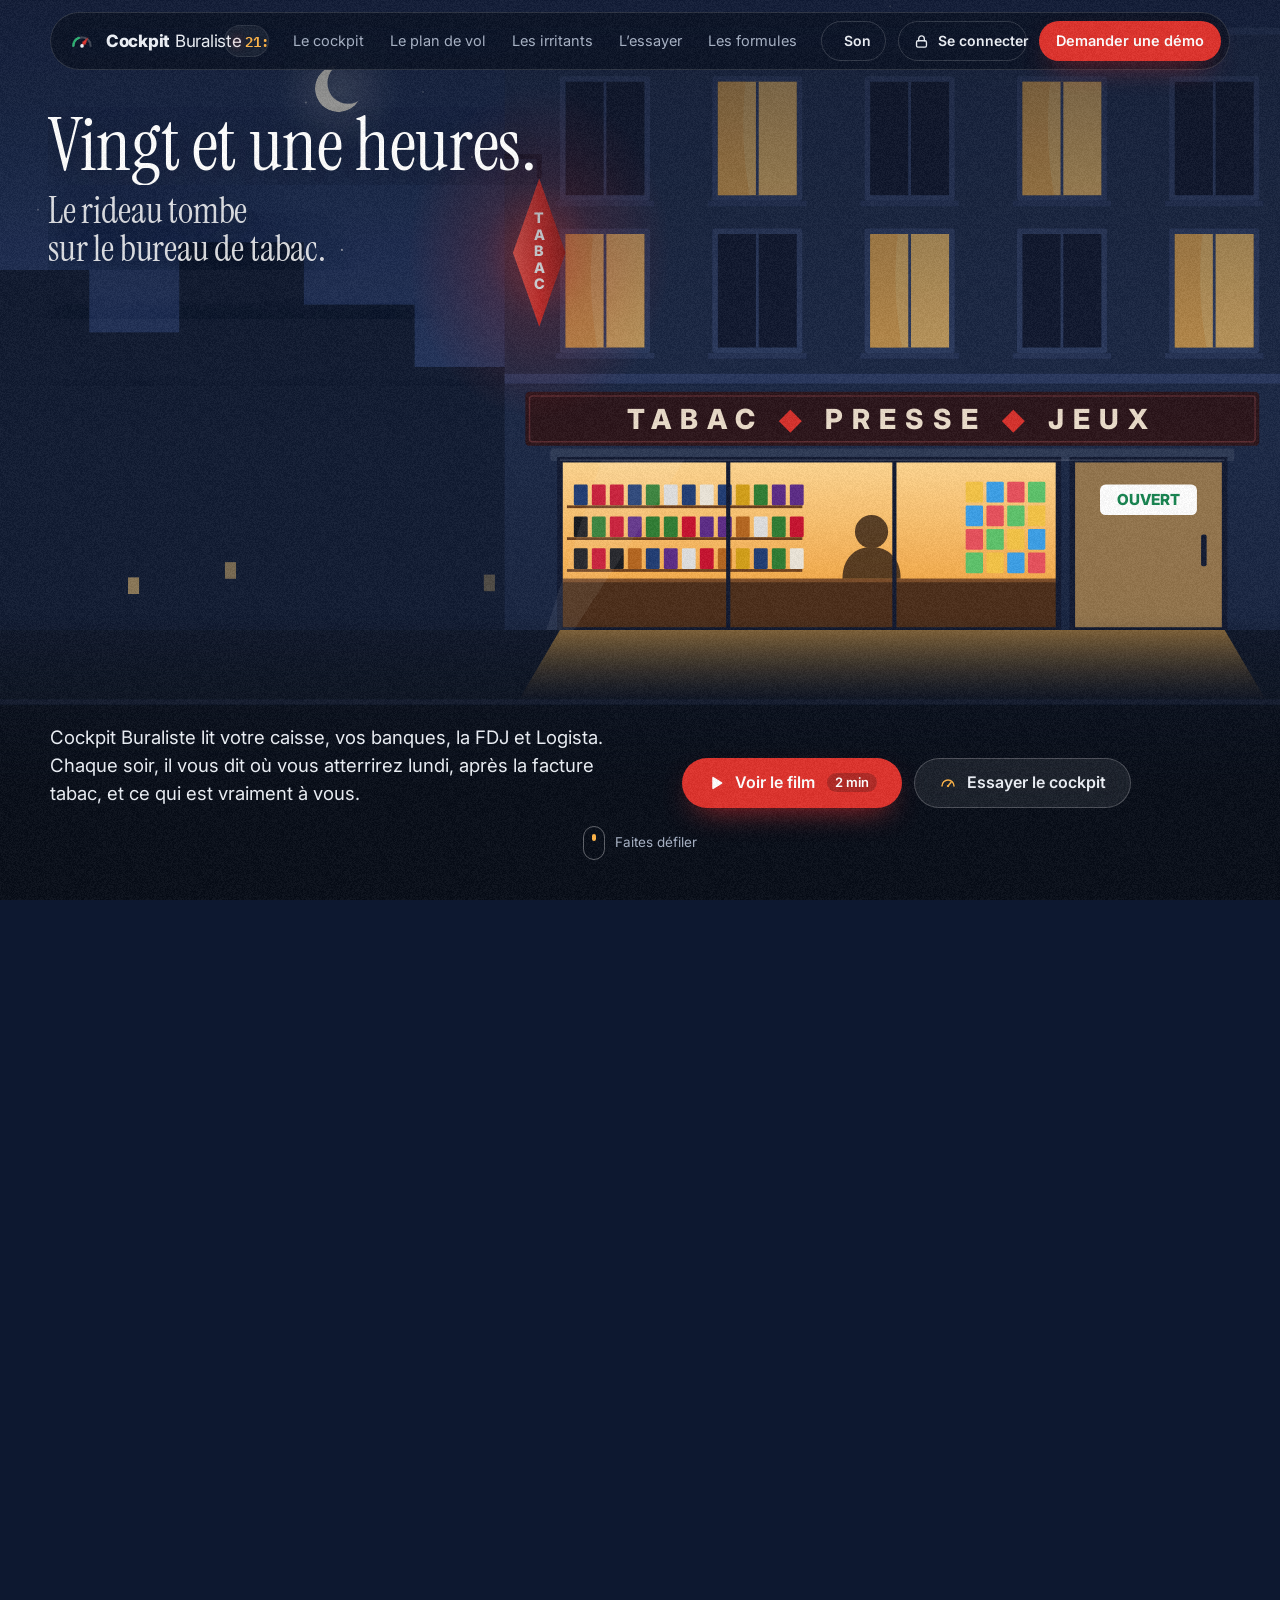
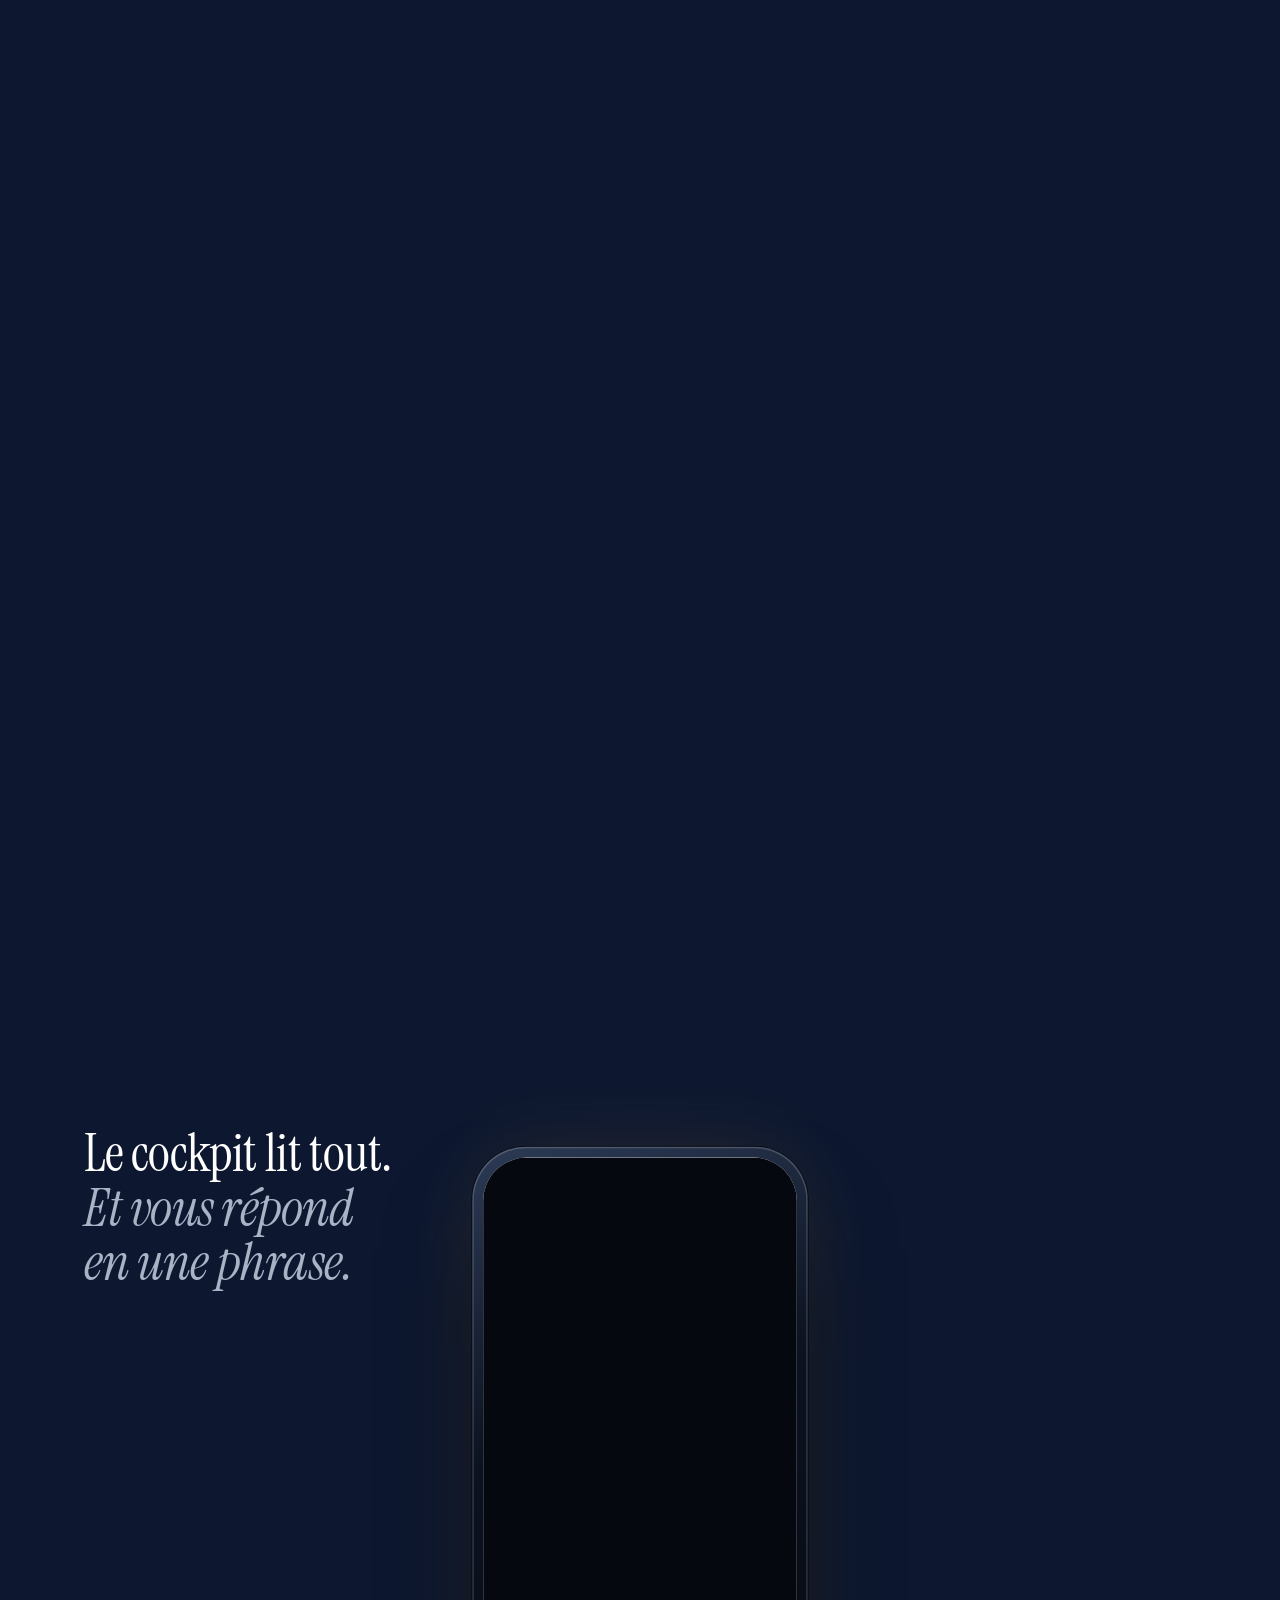
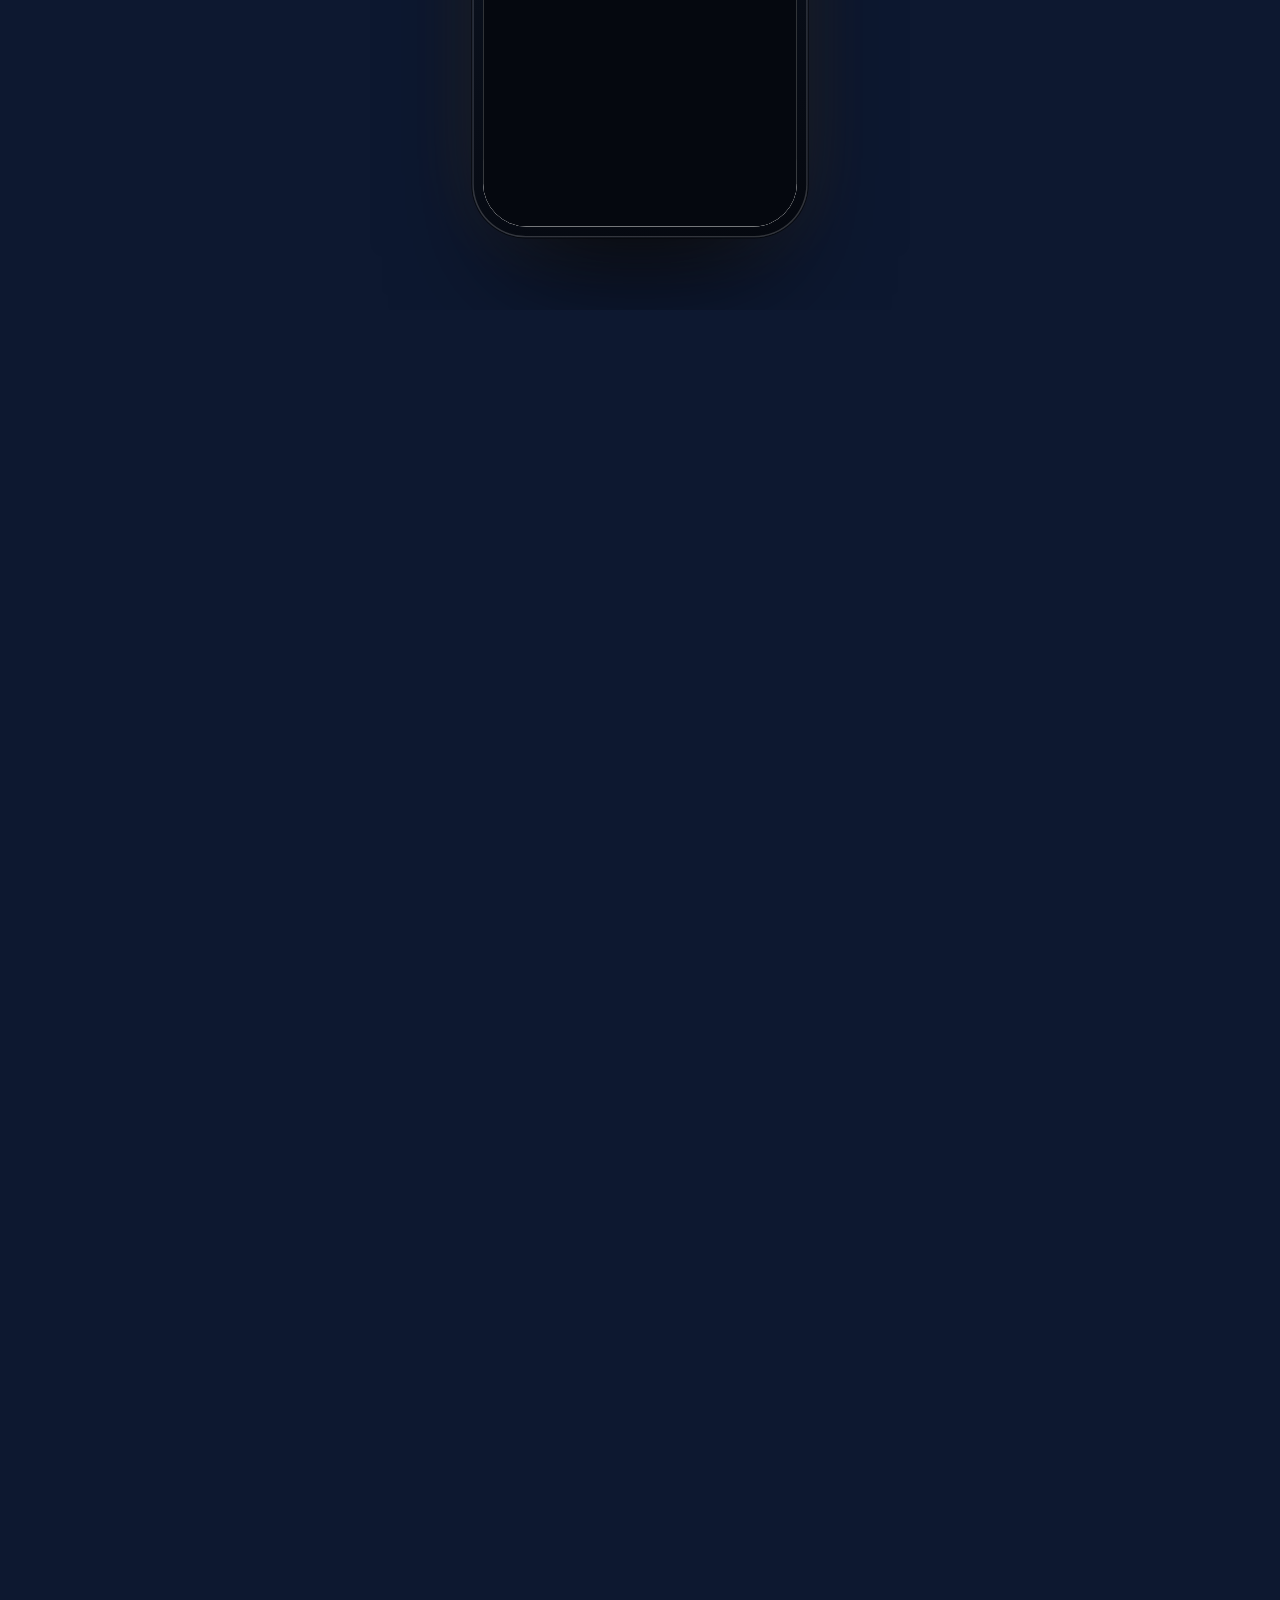
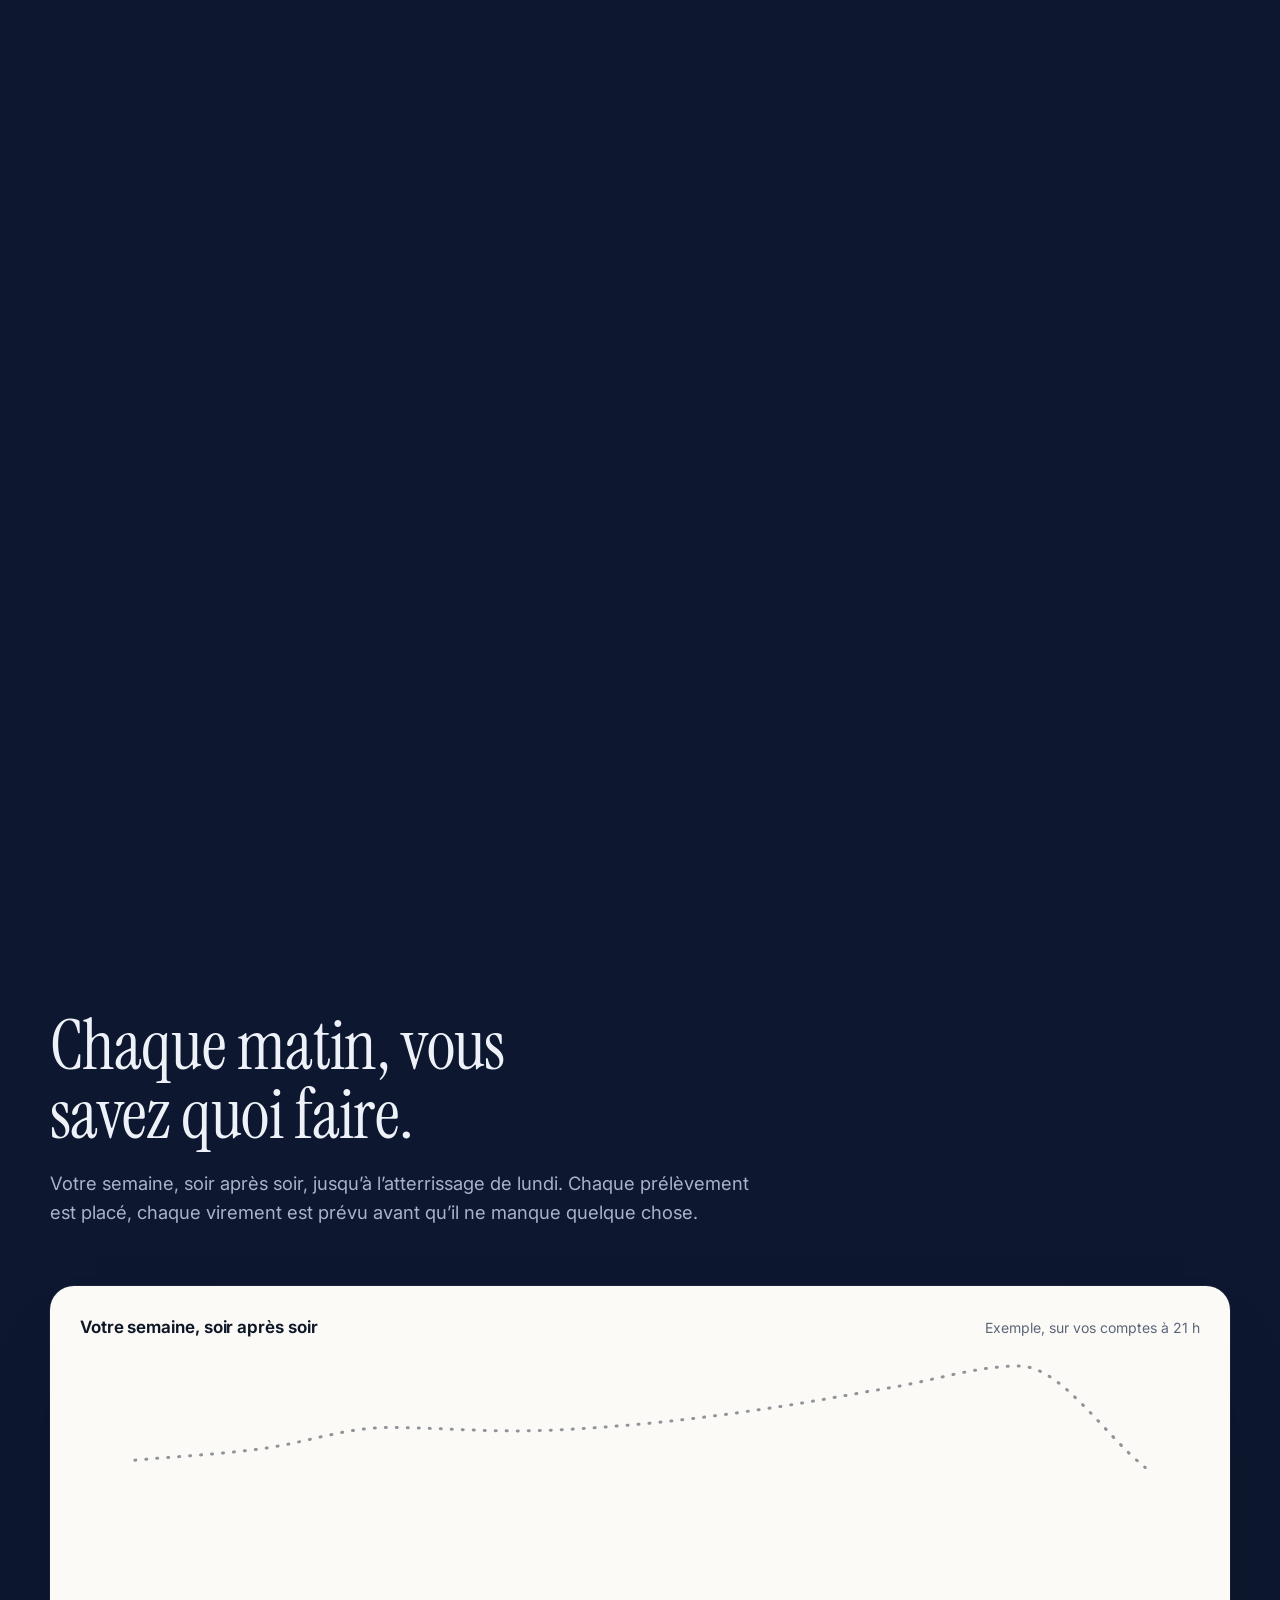
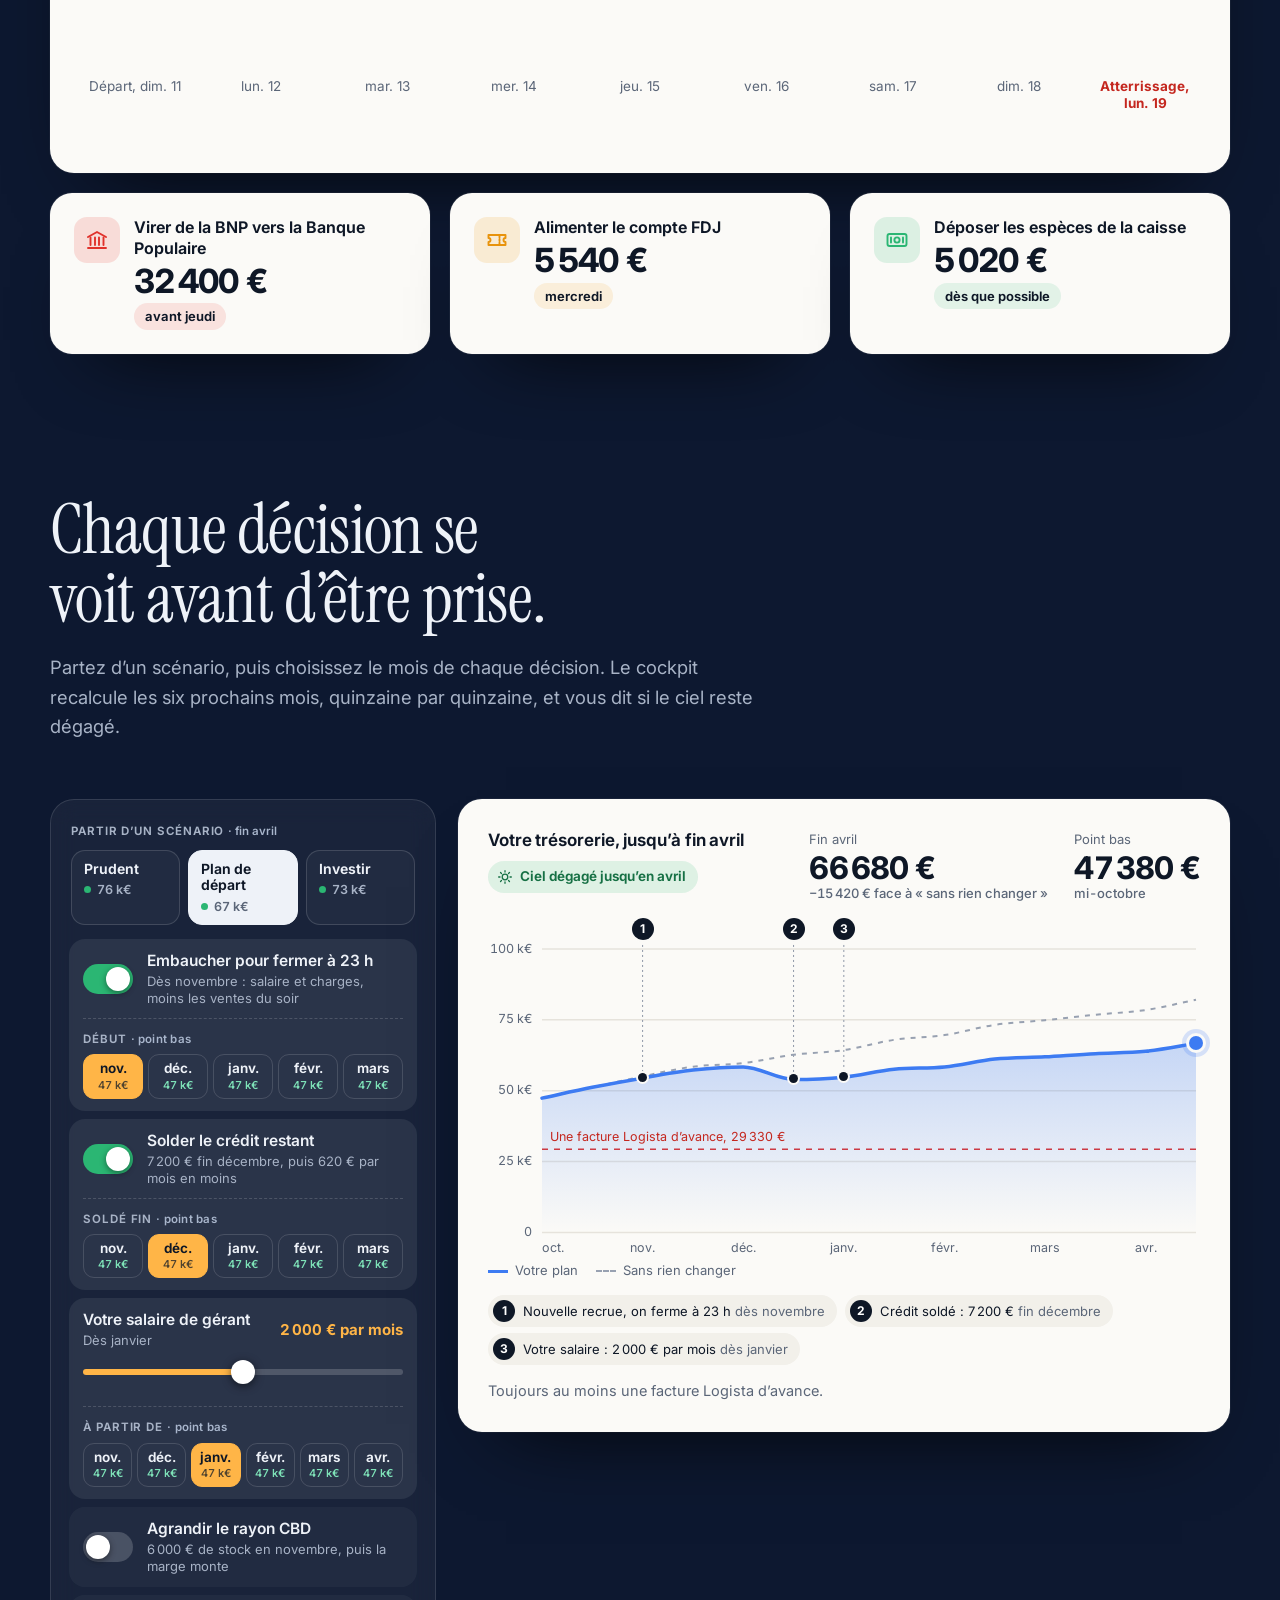
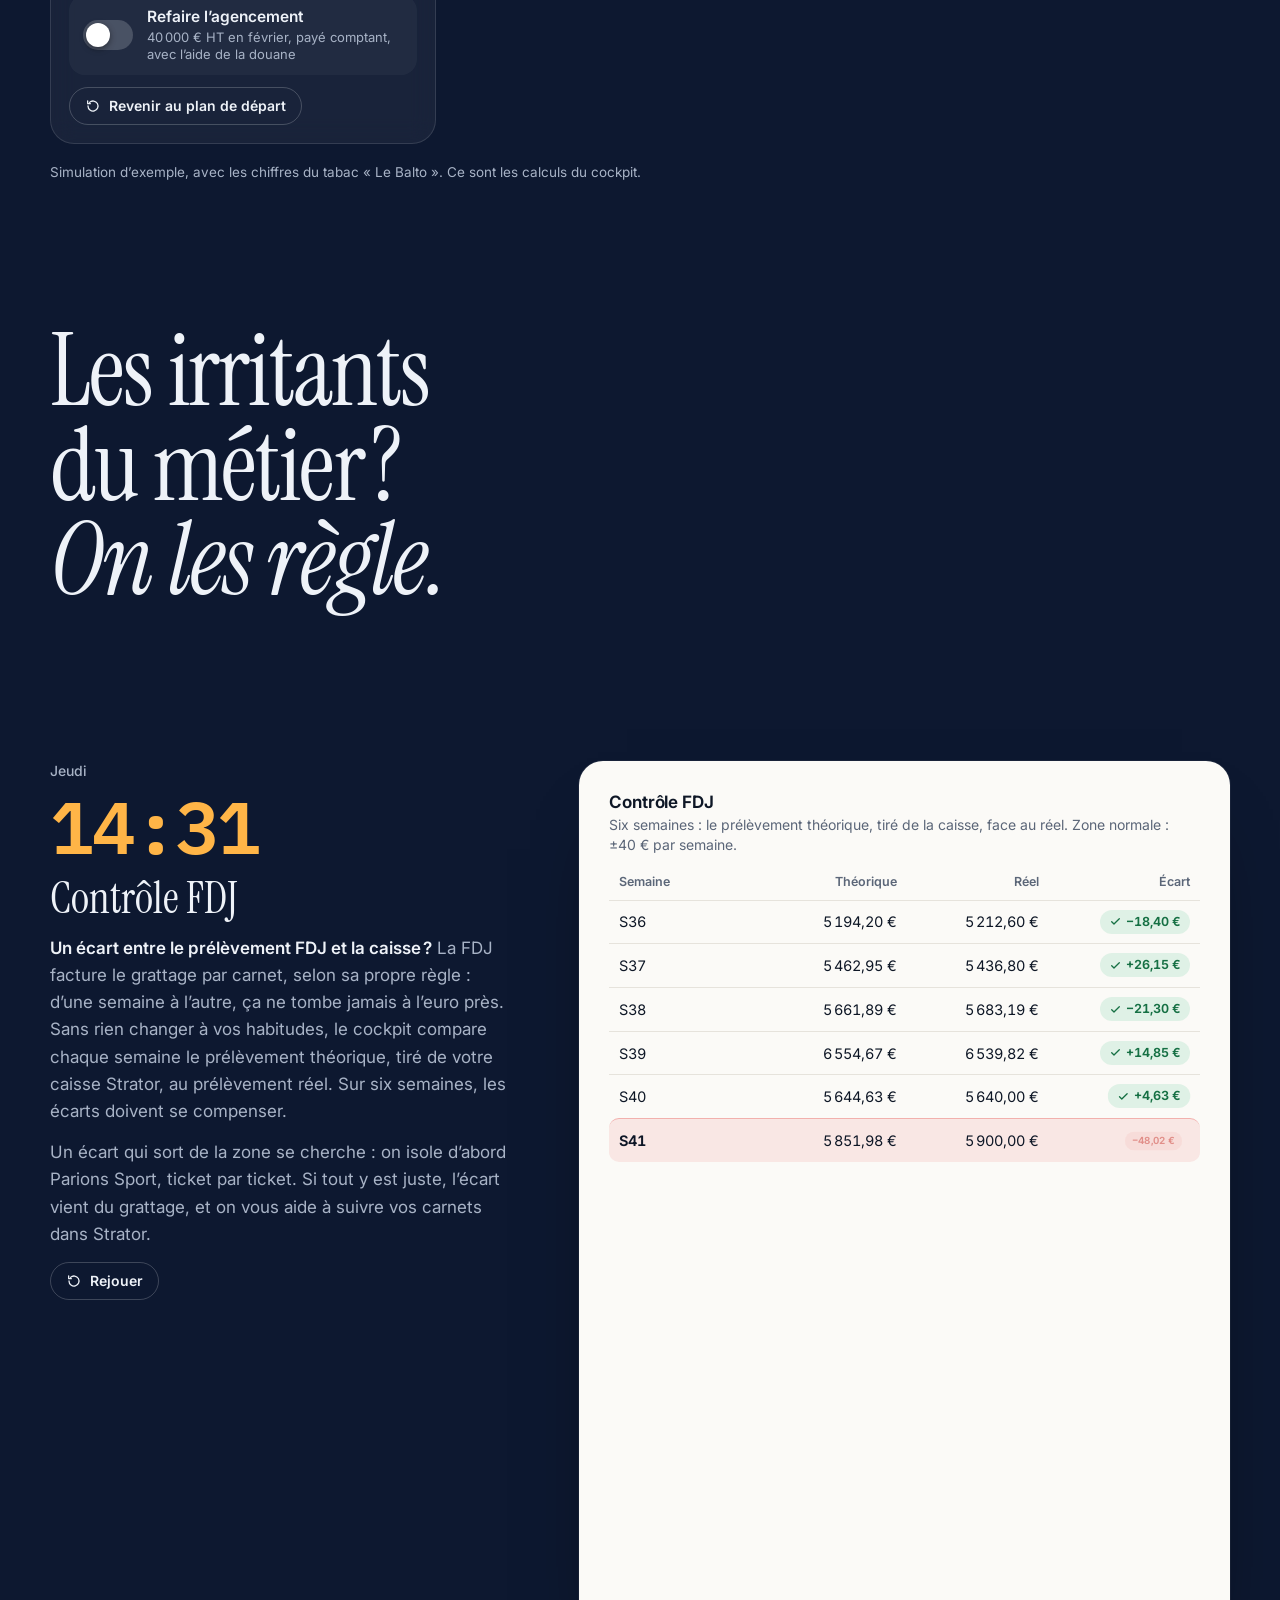
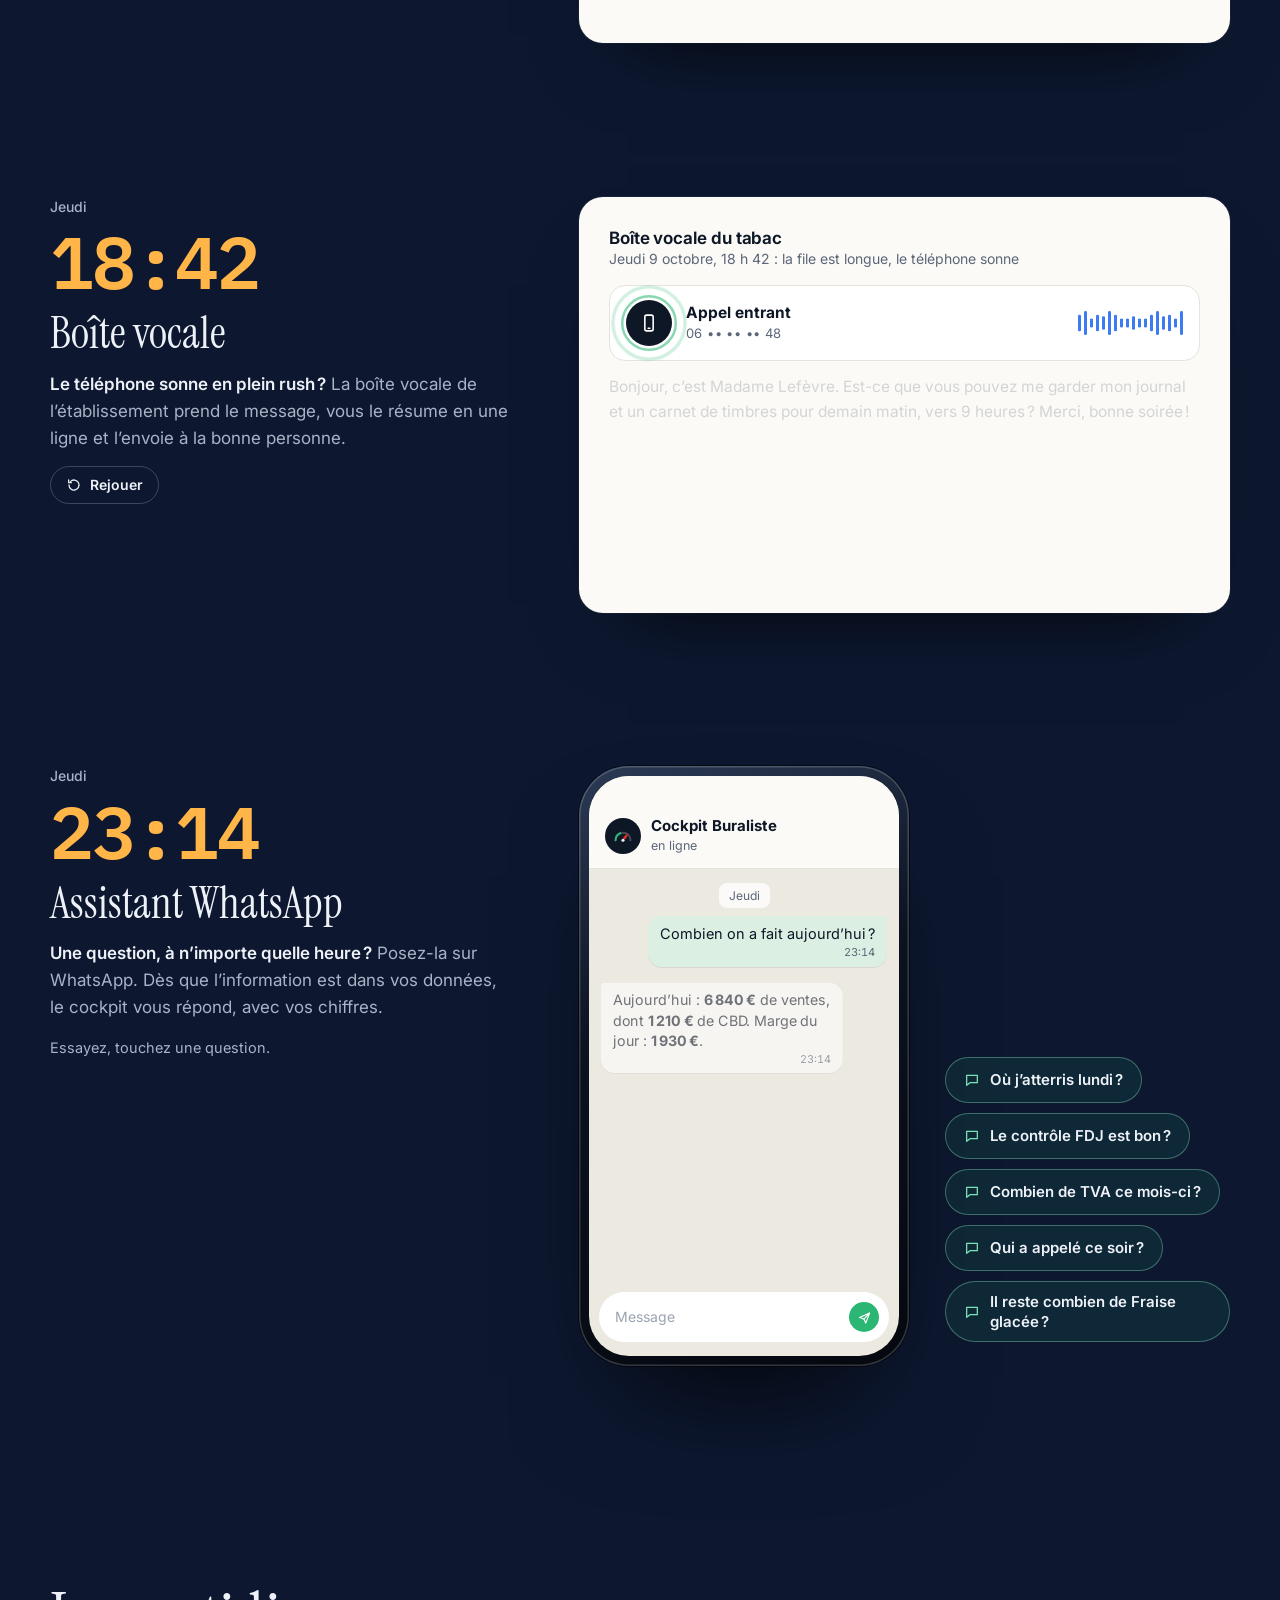
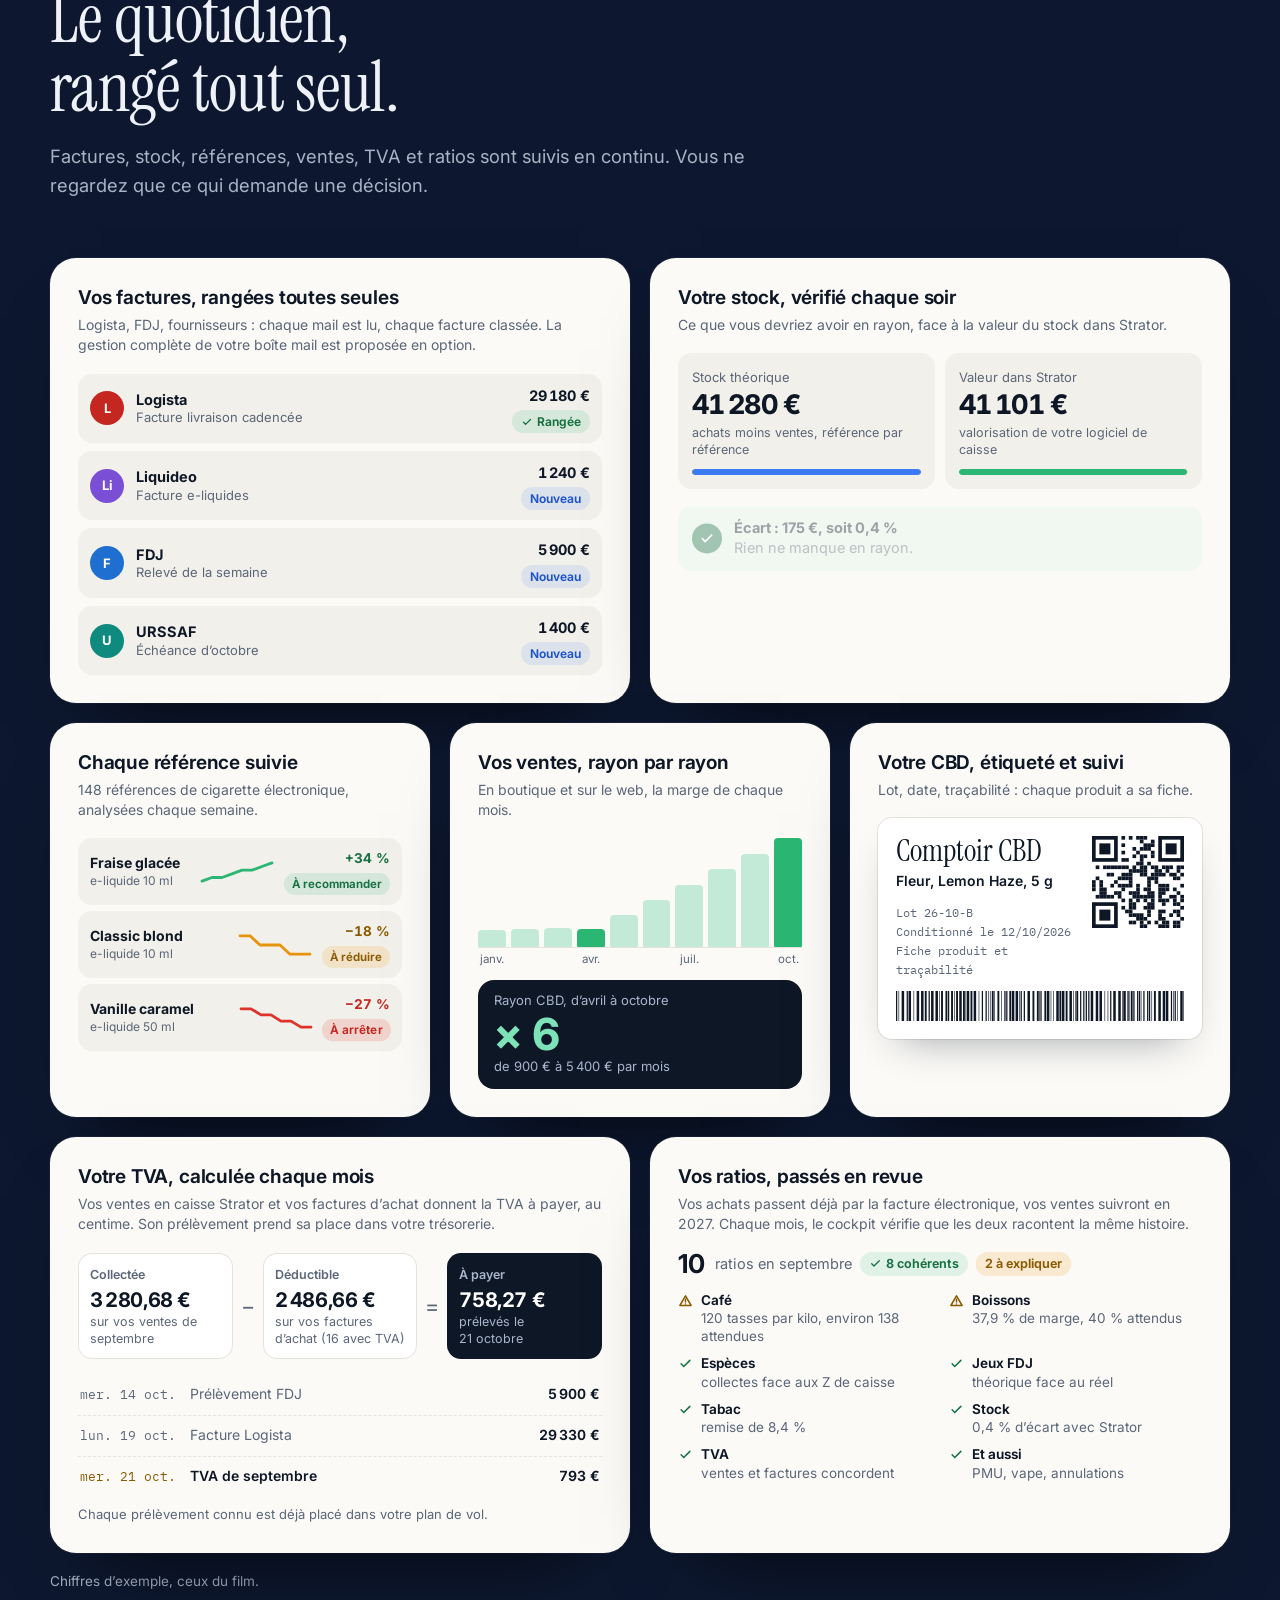
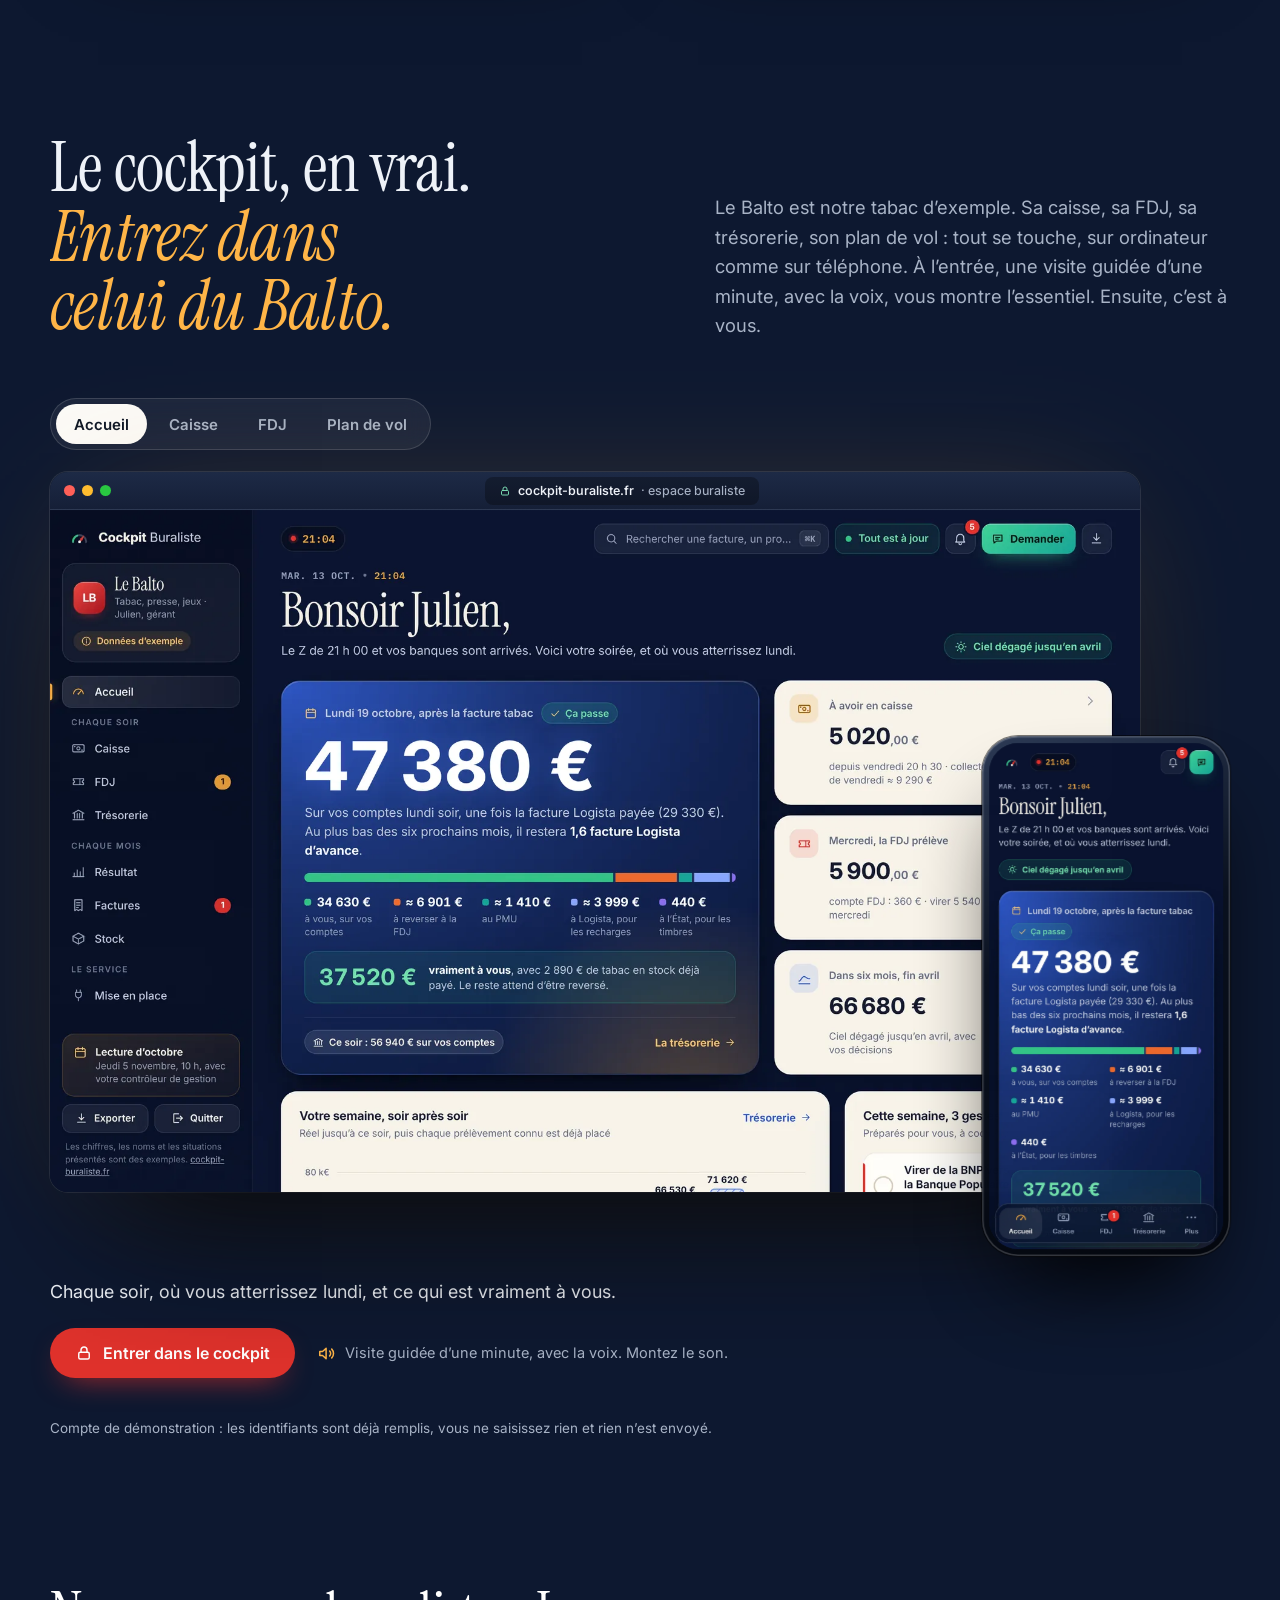
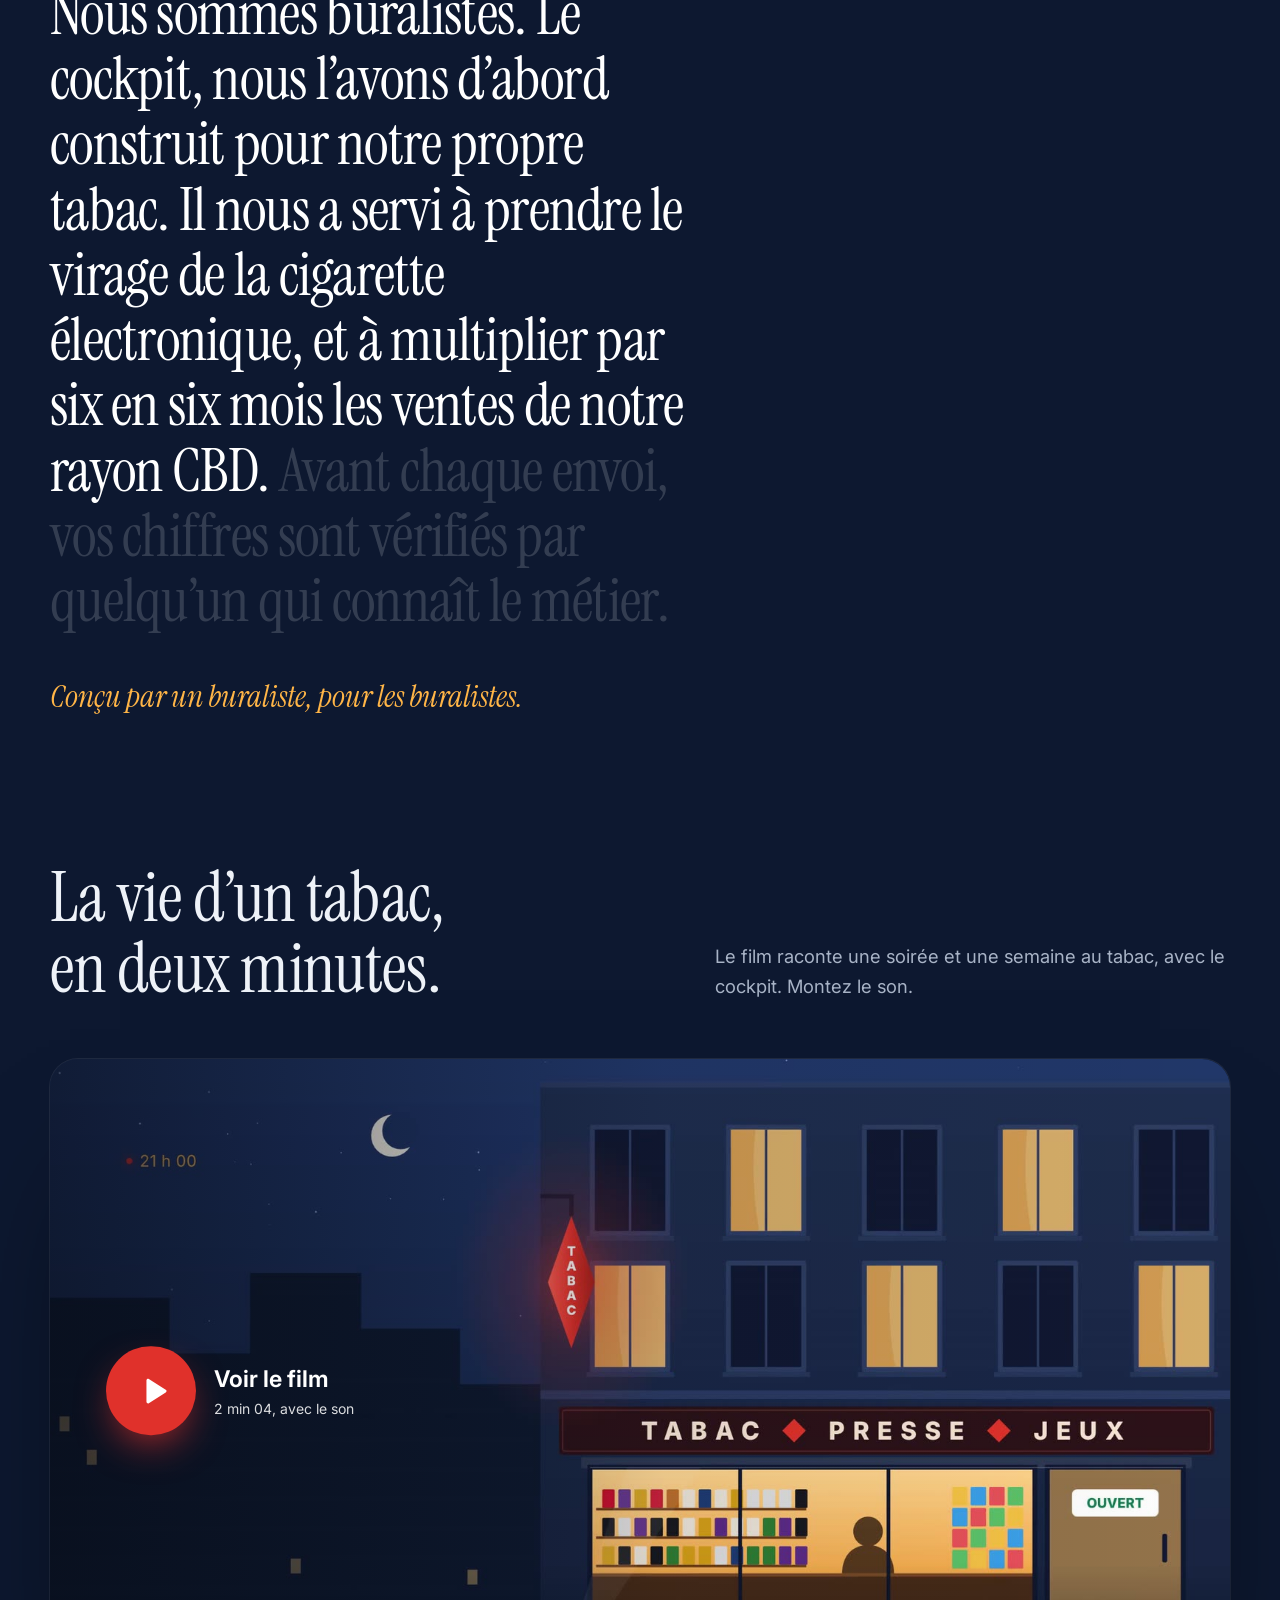
==== commit 50368d61: "Relecture : textes, export du contrôle FDJ, téléphone, pack de septembre - Les textes donnent le rés" ====
--- a/index.html
+++ b/index.html
@@ -438,7 +438,7 @@
           <ul class="mails">
             <li><span class="av" style="--c:#c4271f" aria-hidden="true">L</span><span class="de"><b>Logista</b><span>Facture livraison cadencée</span></span><span class="mt">29&#8239;180&nbsp;€</span><span class="statut"><em class="nv">Nouveau</em><em class="fait"><svg class="ic" viewBox="0 0 24 24" aria-hidden="true"><path d="M5 12.5l4.2 4.2L19 7"/></svg>Rangée</em></span></li>
             <li><span class="av" style="--c:#7a4fd6" aria-hidden="true">Li</span><span class="de"><b>Liquideo</b><span>Facture e-liquides</span></span><span class="mt">1&#8239;240&nbsp;€</span><span class="statut"><em class="nv">Nouveau</em><em class="fait"><svg class="ic" viewBox="0 0 24 24" aria-hidden="true"><path d="M5 12.5l4.2 4.2L19 7"/></svg>Stock mis à jour</em></span></li>
-            <li><span class="av" style="--c:#1f6fd1" aria-hidden="true">F</span><span class="de"><b>FDJ</b><span>Relevé de la semaine</span></span><span class="mt">5&#8239;540&nbsp;€</span><span class="statut"><em class="nv">Nouveau</em><em class="fait"><svg class="ic" viewBox="0 0 24 24" aria-hidden="true"><path d="M5 12.5l4.2 4.2L19 7"/></svg>Rangée</em></span></li>
+            <li><span class="av" style="--c:#1f6fd1" aria-hidden="true">F</span><span class="de"><b>FDJ</b><span>Relevé de la semaine</span></span><span class="mt">5&#8239;900&nbsp;€</span><span class="statut"><em class="nv">Nouveau</em><em class="fait"><svg class="ic" viewBox="0 0 24 24" aria-hidden="true"><path d="M5 12.5l4.2 4.2L19 7"/></svg>Rangée</em></span></li>
             <li><span class="av" style="--c:#0f8a7e" aria-hidden="true">U</span><span class="de"><b>URSSAF</b><span>Échéance d’octobre</span></span><span class="mt">1&#8239;400&nbsp;€</span><span class="statut"><em class="nv">Nouveau</em><em class="fait"><svg class="ic" viewBox="0 0 24 24" aria-hidden="true"><path d="M5 12.5l4.2 4.2L19 7"/></svg>Rangée</em></span></li>
           </ul>
         </article>
@@ -495,7 +495,7 @@
           <div class="tva">
             <div><span class="k">Collectée</span><b data-vers="328068">3&#8239;280,68&nbsp;€</b><span class="s">sur vos ventes de septembre</span></div>
             <span class="op-tva" aria-hidden="true">−</span>
-            <div><span class="k">Déductible</span><b data-vers="248789">2&#8239;487,89&nbsp;€</b><span class="s">sur 16 factures d’achat</span></div>
+            <div><span class="k">Déductible</span><b data-vers="248789">2&#8239;487,89&nbsp;€</b><span class="s">sur vos factures d’achat (16 avec TVA)</span></div>
             <span class="op-tva" aria-hidden="true">=</span>
             <div class="fort"><span class="k">À payer</span><b data-vers="79279">792,79&nbsp;€</b><span class="s">prélevés le 21&nbsp;octobre</span></div>
           </div>
@@ -1380,7 +1380,7 @@
   const QUESTIONS = [
     { q: 'Combien on a fait aujourd’hui ?', r: 'Aujourd’hui : <b>6 840 €</b> de ventes, dont <b>1 210 €</b> de CBD. Marge du jour : <b>1 930 €</b>.' },
     { q: 'Où j’atterris lundi ?', r: 'Lundi à 21 h, après la facture tabac : <b>47 380 €</b>, dont <b>37 520 €</b> vraiment à vous. Ciel dégagé.' },
-    { q: 'Le contrôle FDJ est bon ?', r: 'Sur six semaines, les écarts se compensent. Une seule semaine hors de la zone : un pari Parions Sport de <b>45 €</b>, jeudi à 14 h 31 min 08 s, absent de la caisse.' },
+    { q: 'Le contrôle FDJ est bon ?', r: 'Oui, une fois un pari retrouvé. Une seule semaine hors de la zone : un pari Parions Sport de <b>45 €</b>, jeudi à 14 h 31 min 08 s, absent de la caisse. Ticket ajouté, les six semaines se compensent : <b>+1,06 €</b>.' },
     { q: 'Combien de TVA ce mois-ci ?', r: 'TVA de septembre : <b>792,79 €</b>, prélevée le 21 octobre. Calculée sur vos ventes en caisse et vos factures d’achat, elle est déjà dans votre plan de vol.' },
     { q: 'Qui a appelé ce soir ?', r: 'Mme Lefèvre, à 18 h 42 : son journal et un carnet de timbres à garder pour demain, 9 h. Julien est prévenu.' },
     { q: 'Il reste combien de Fraise glacée ?', r: '<b>14 flacons.</b> Je l’ajoute à la commande de jeudi ?', suite: { q: 'Oui, ajoute-la.', r: 'C’est noté : Fraise glacée ajoutée à la commande de jeudi.' } },
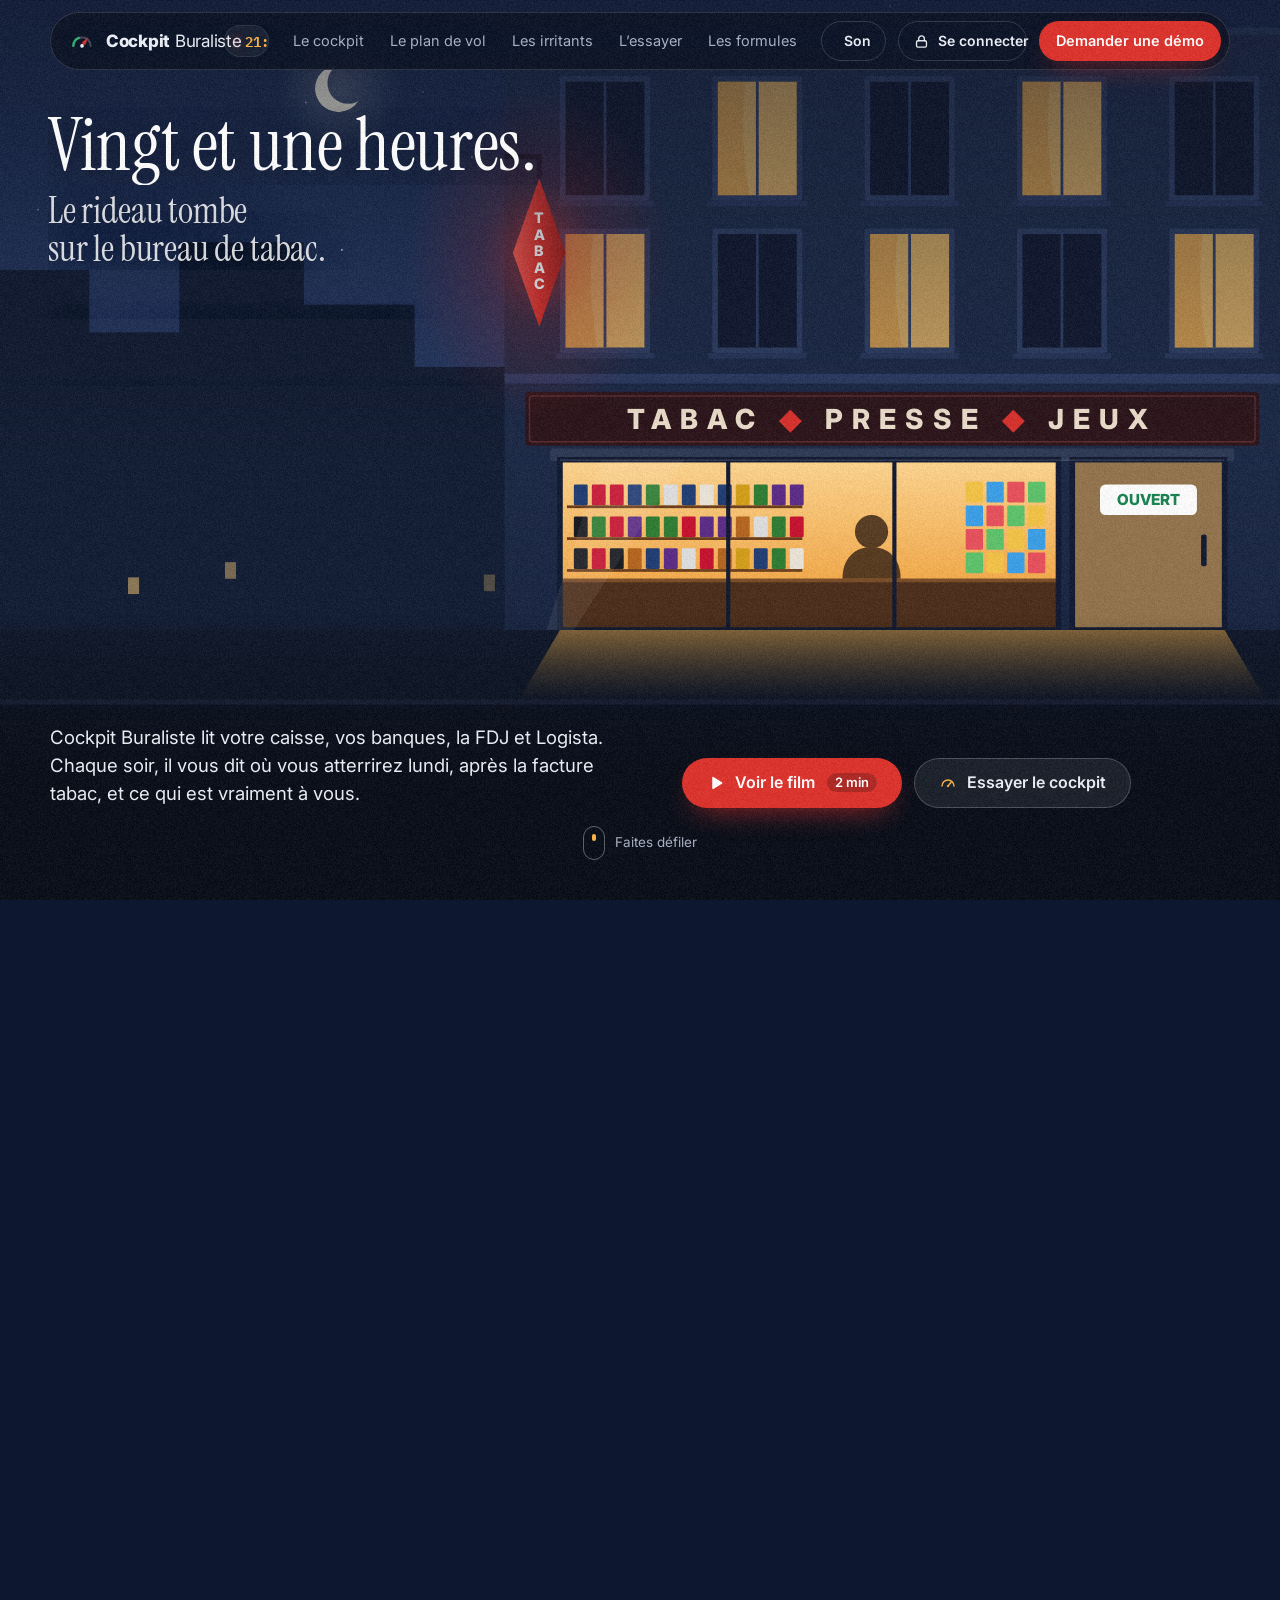
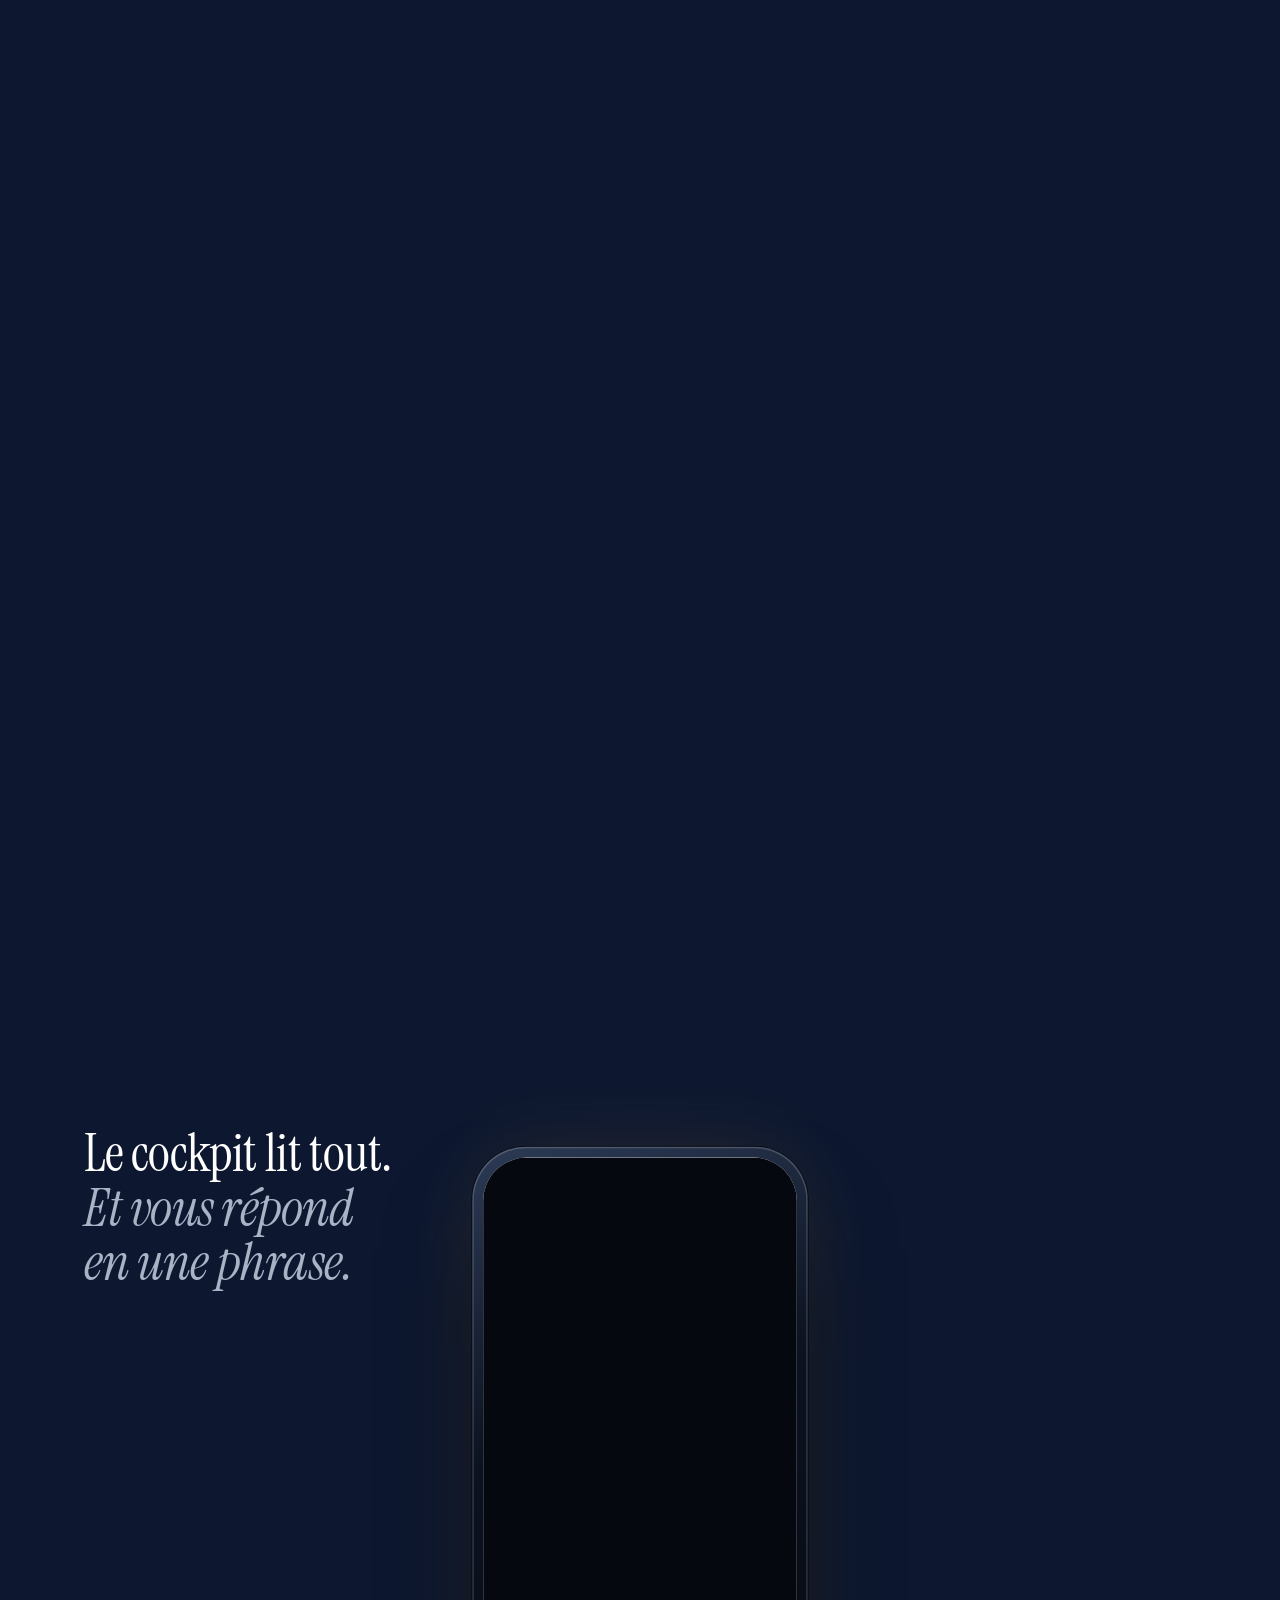
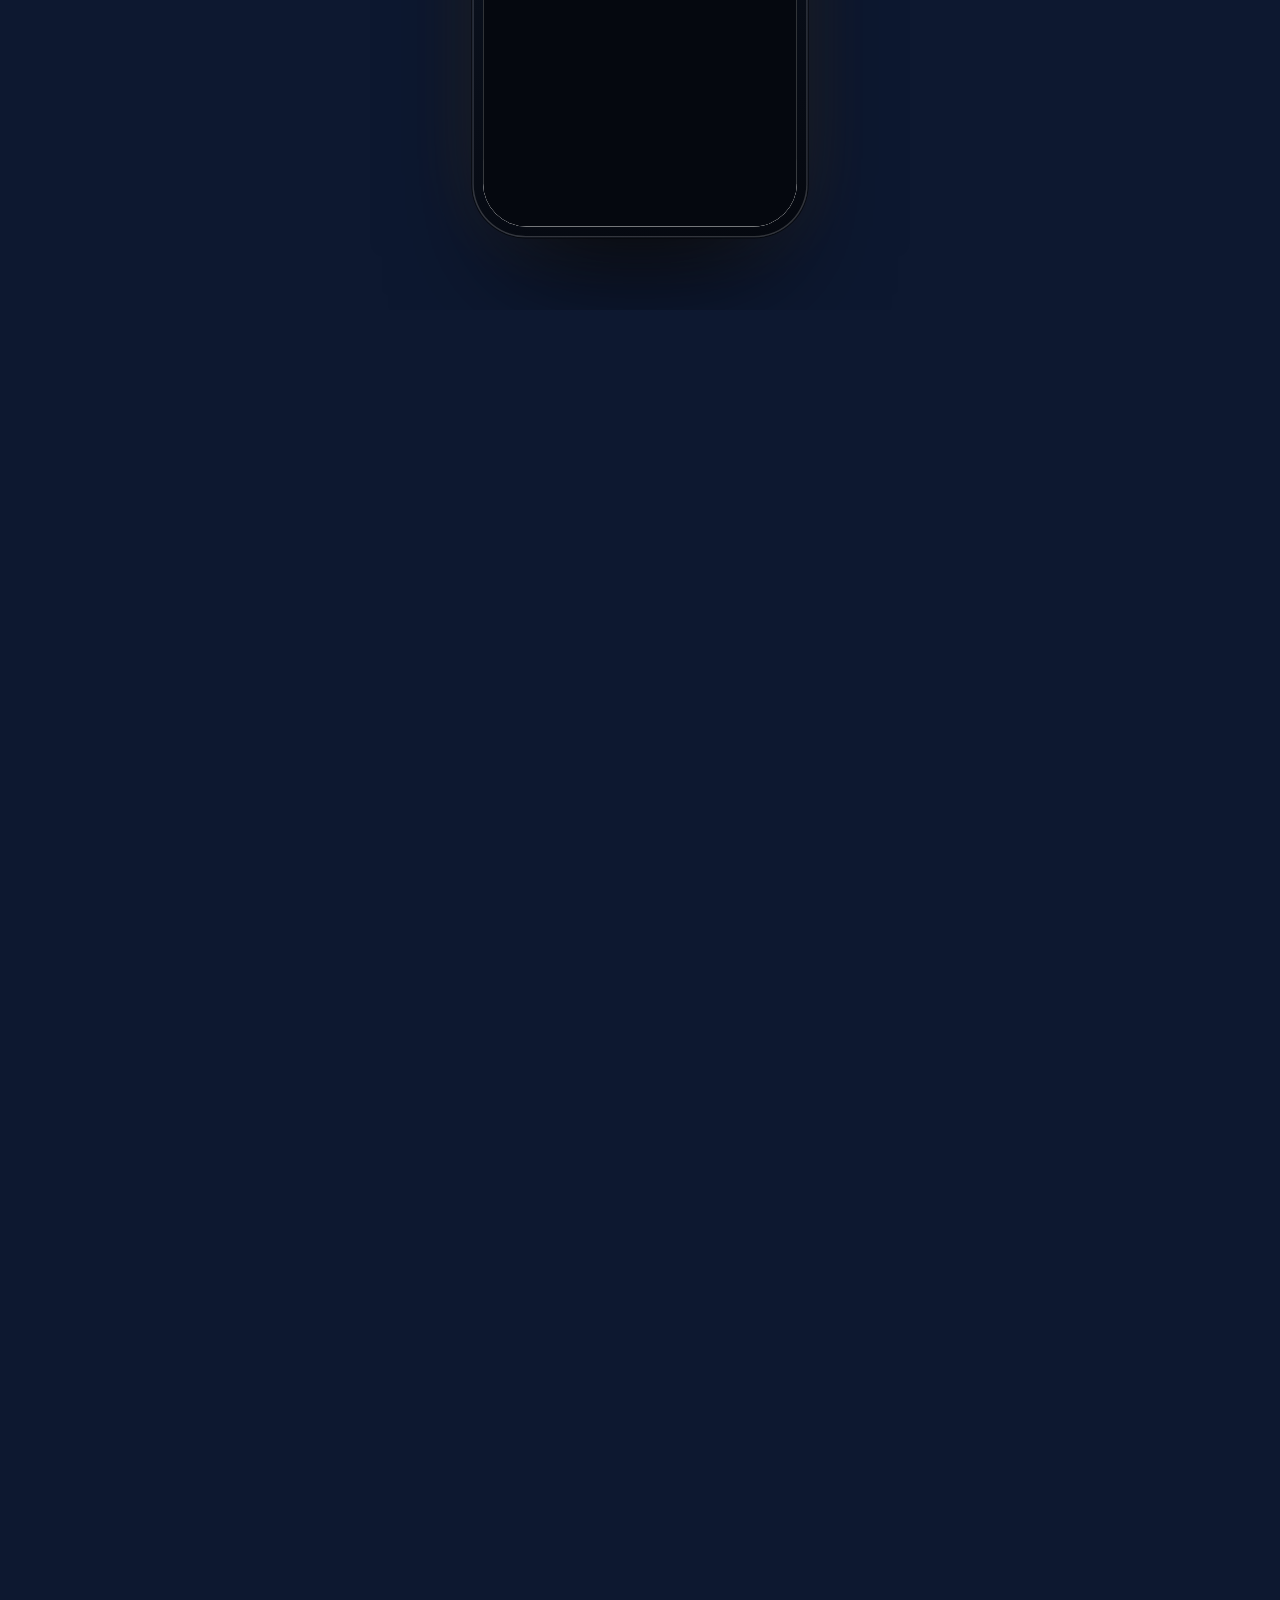
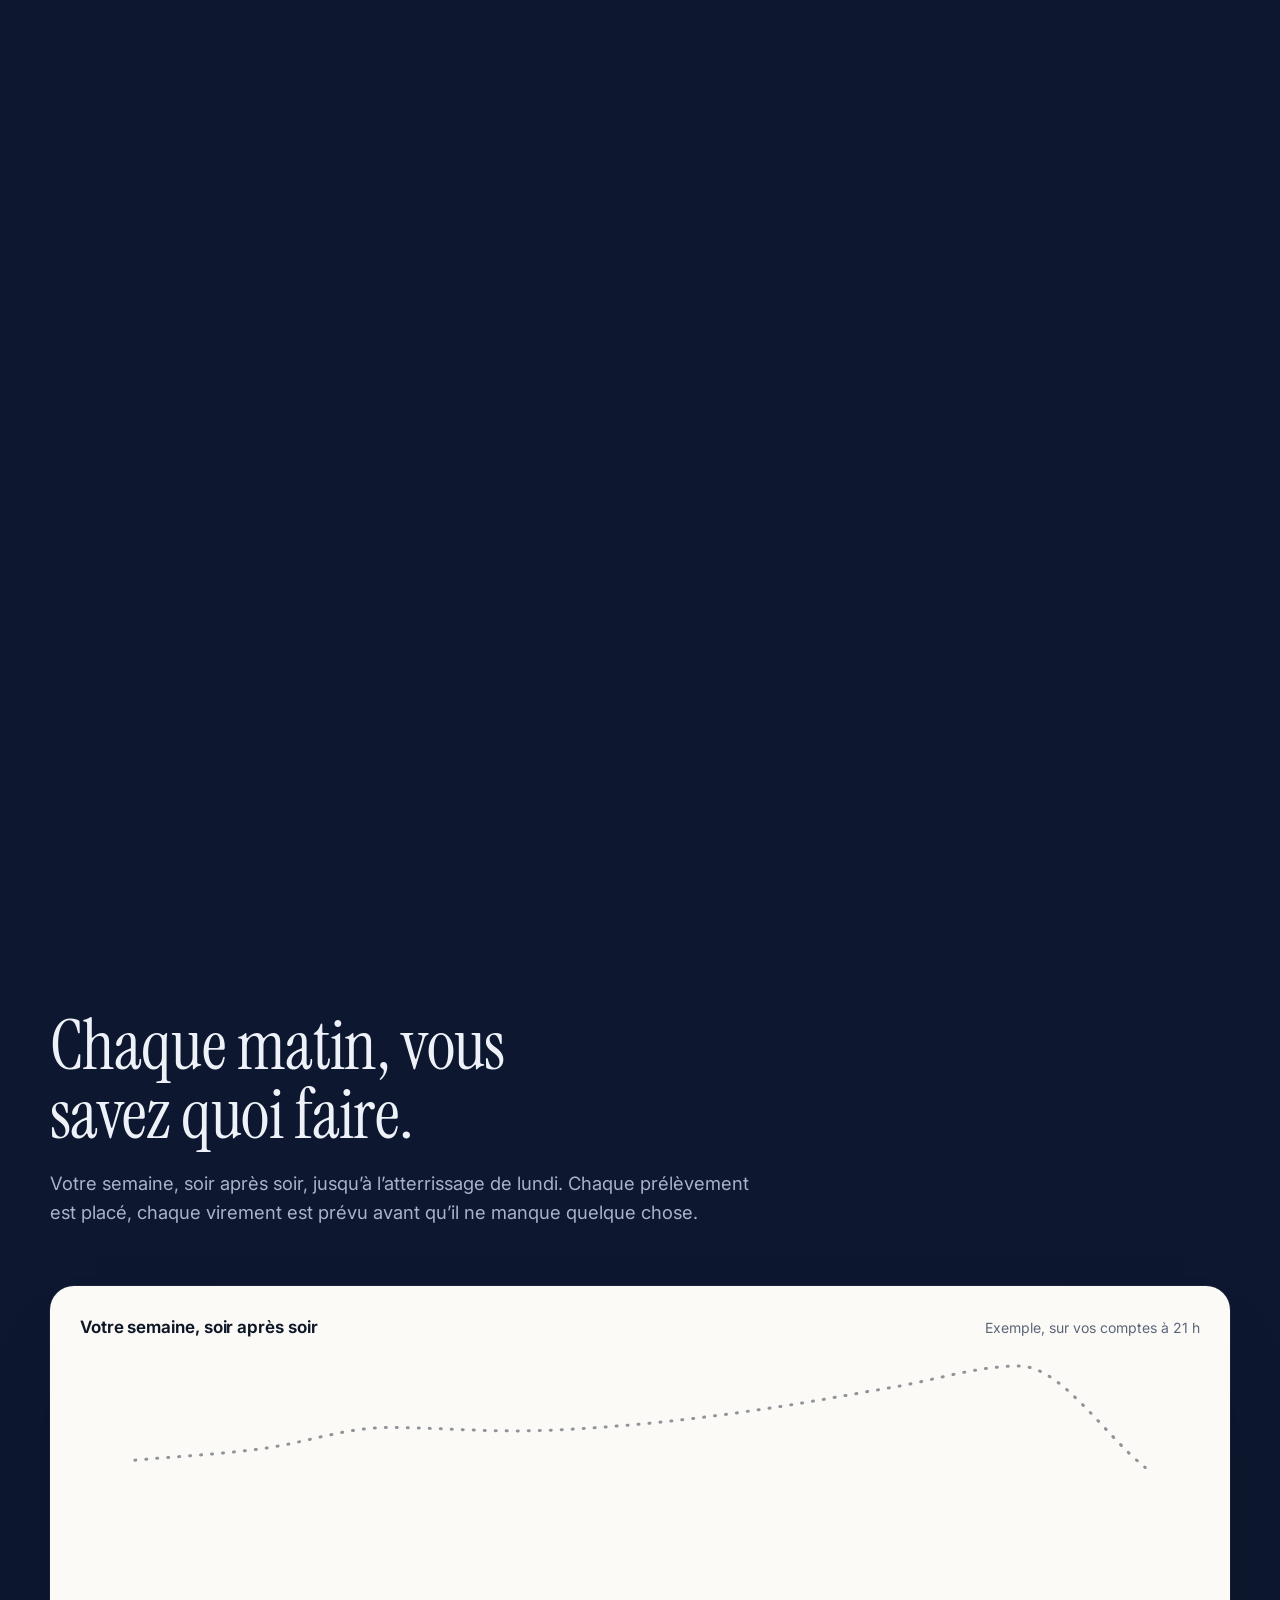
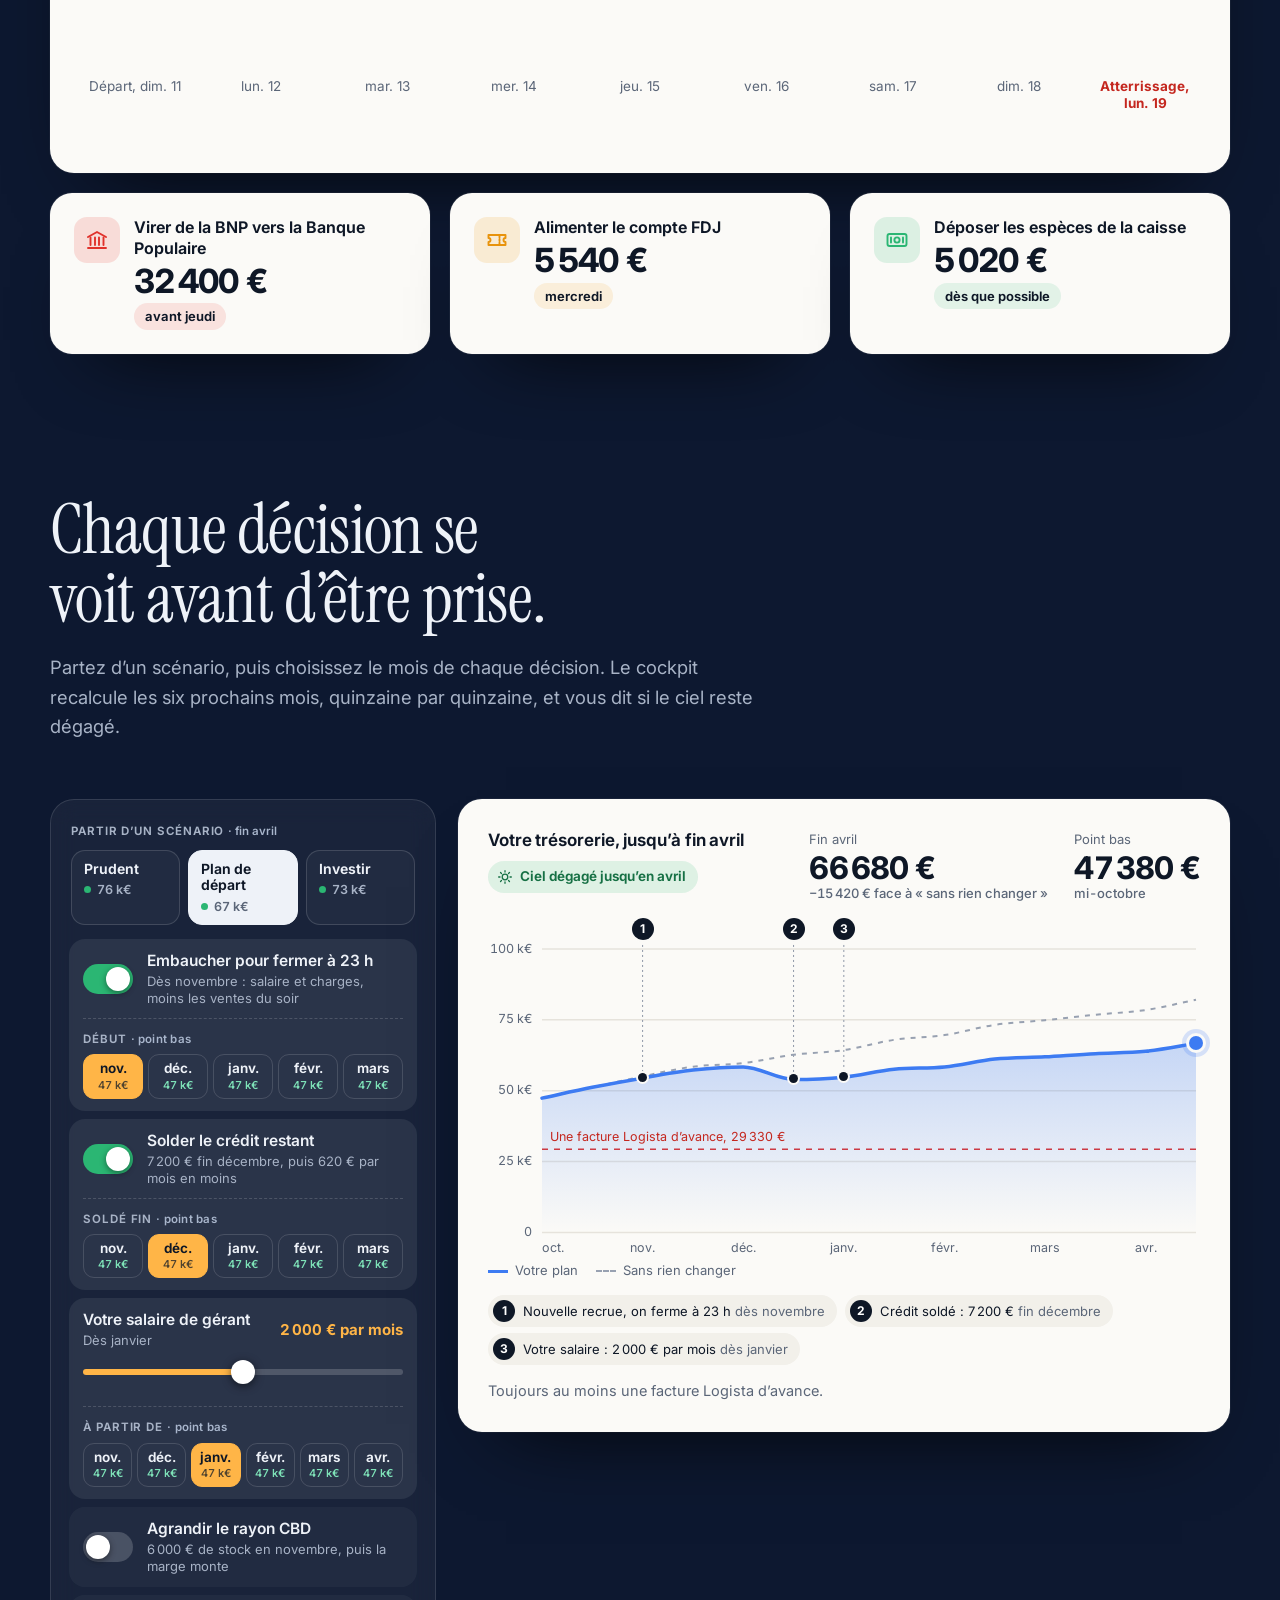
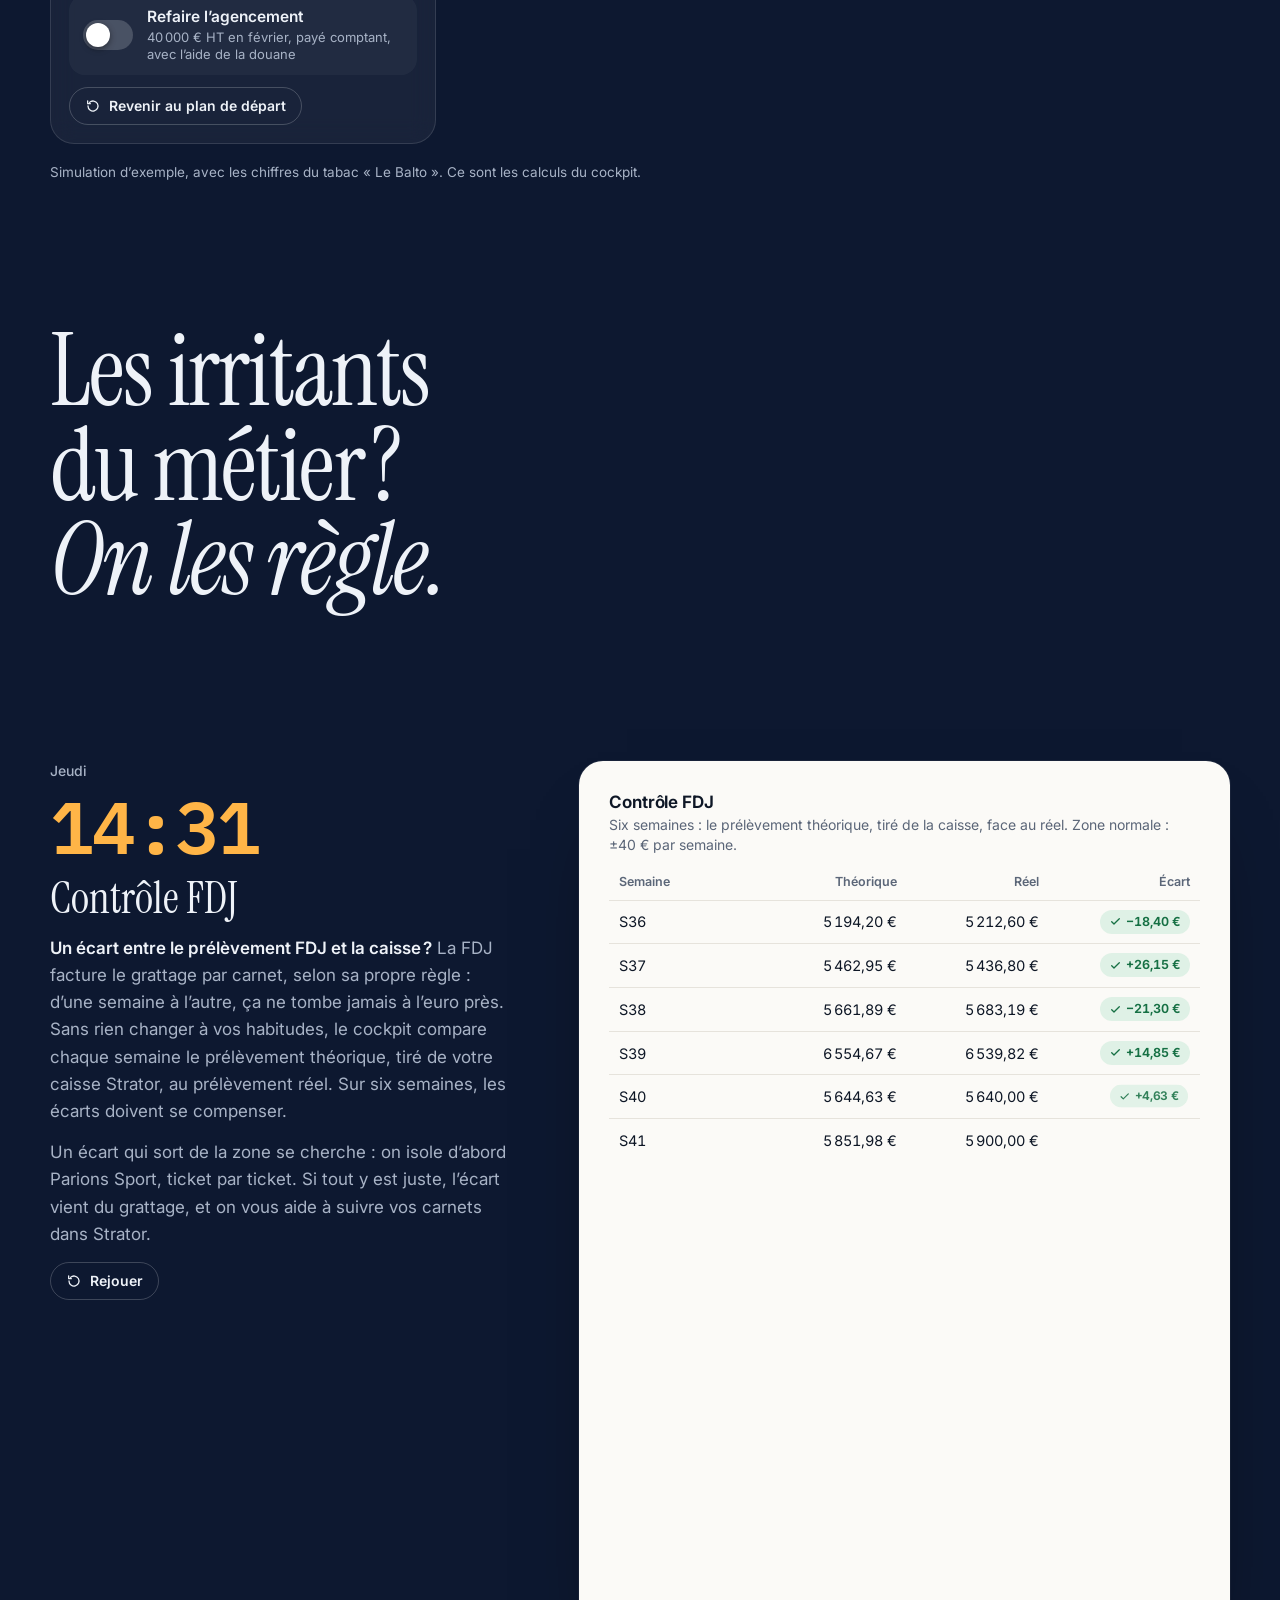
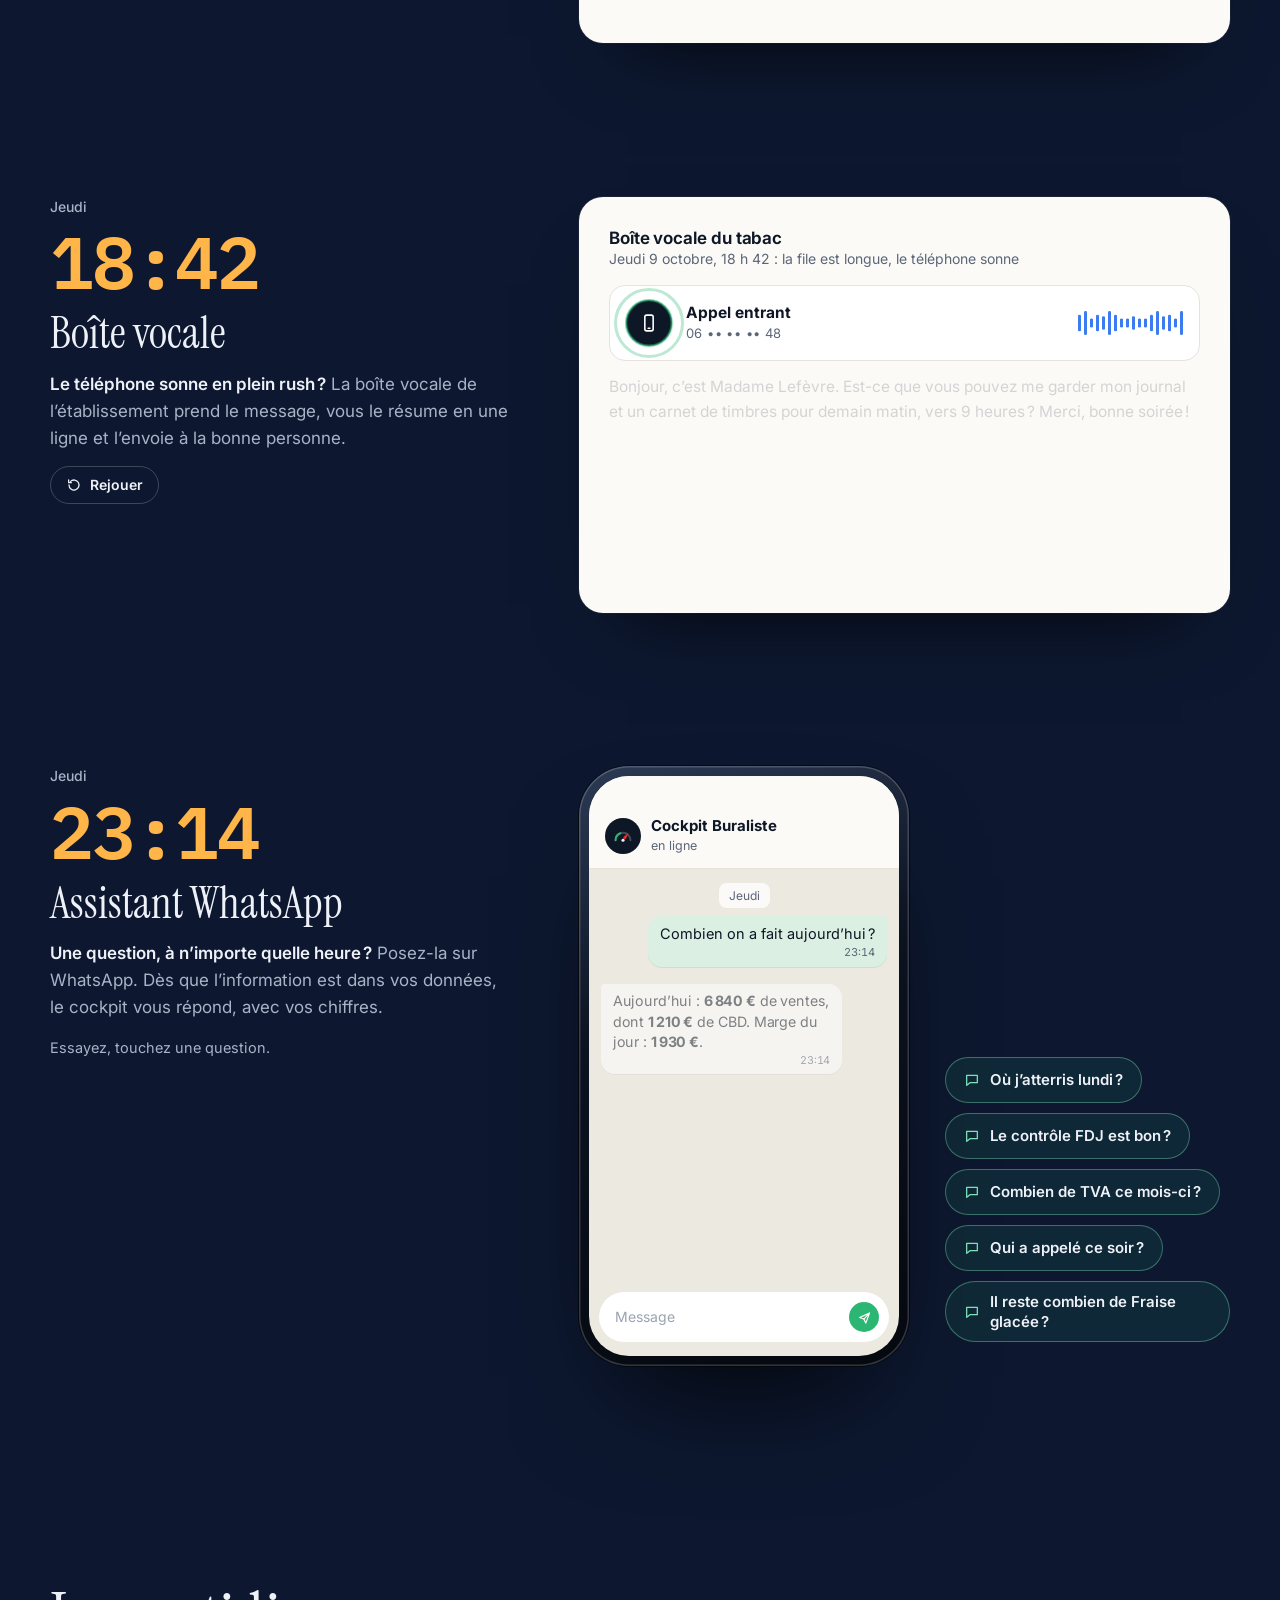
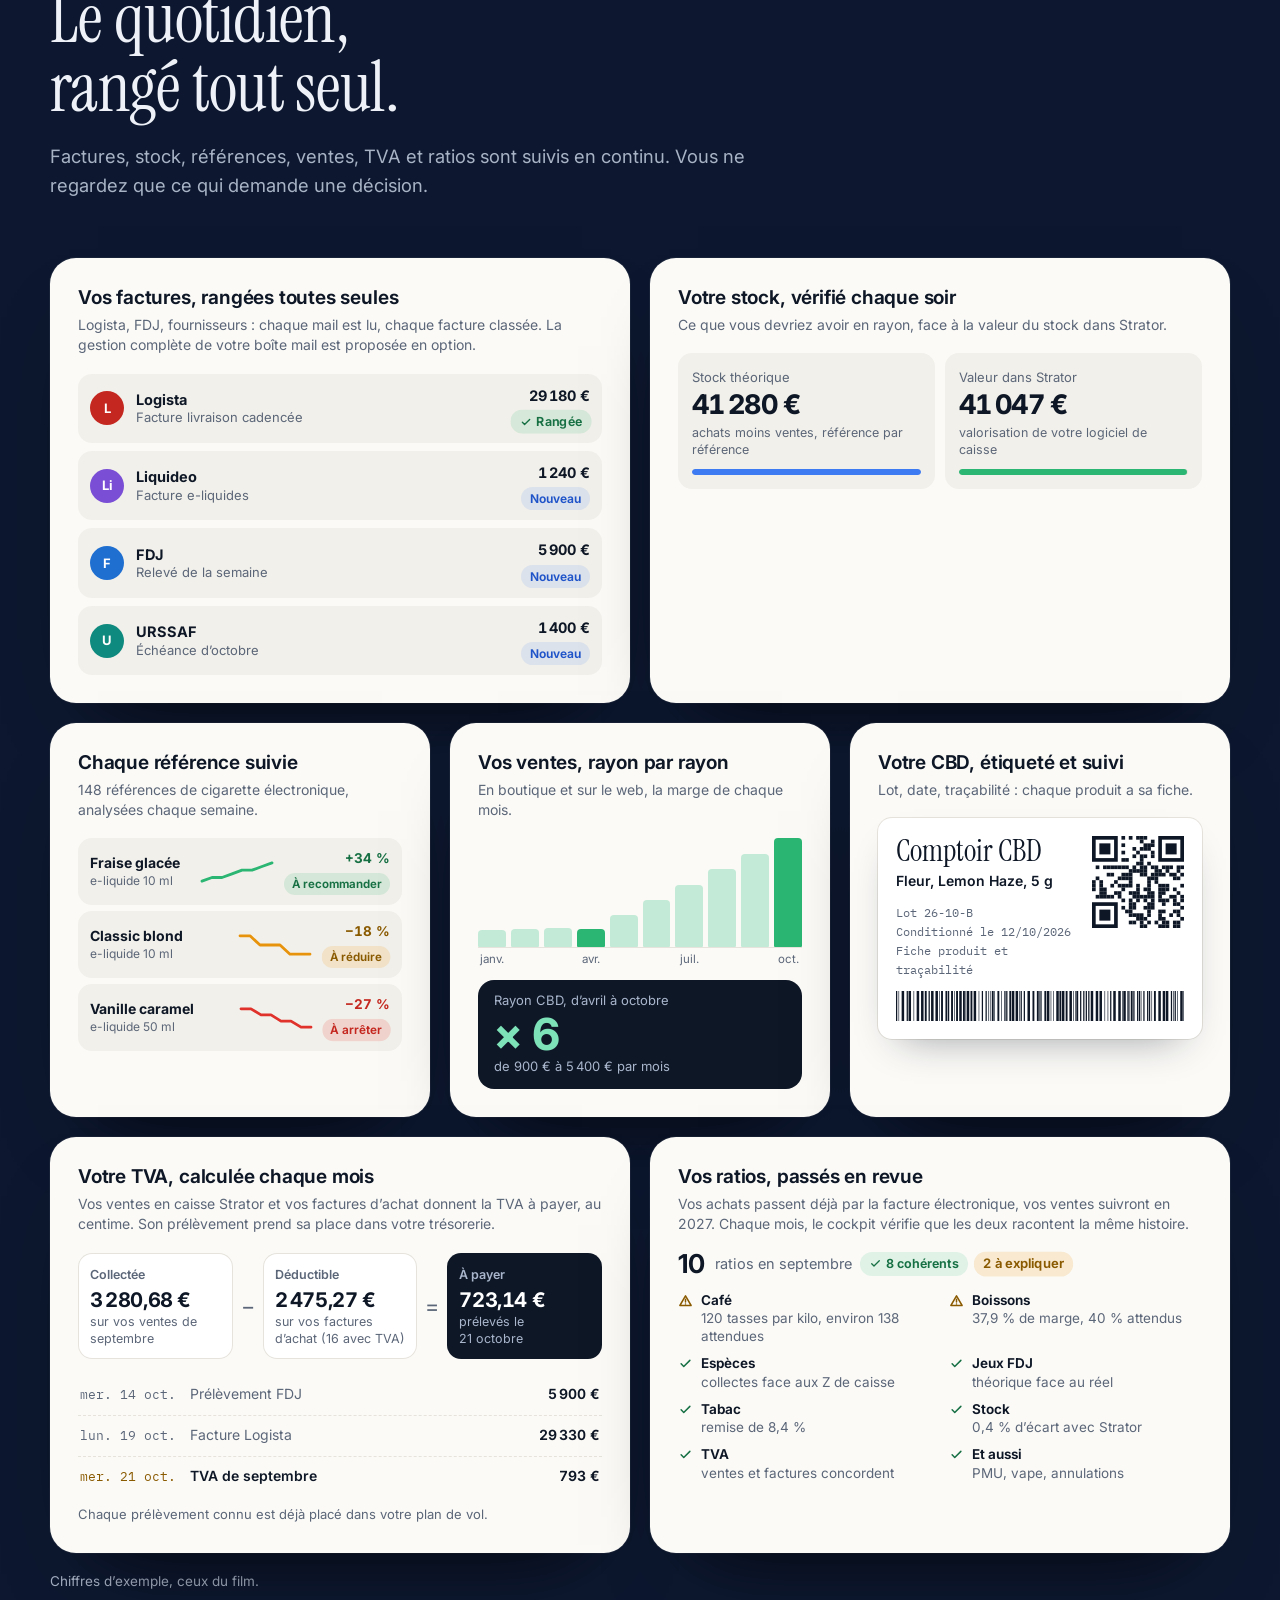
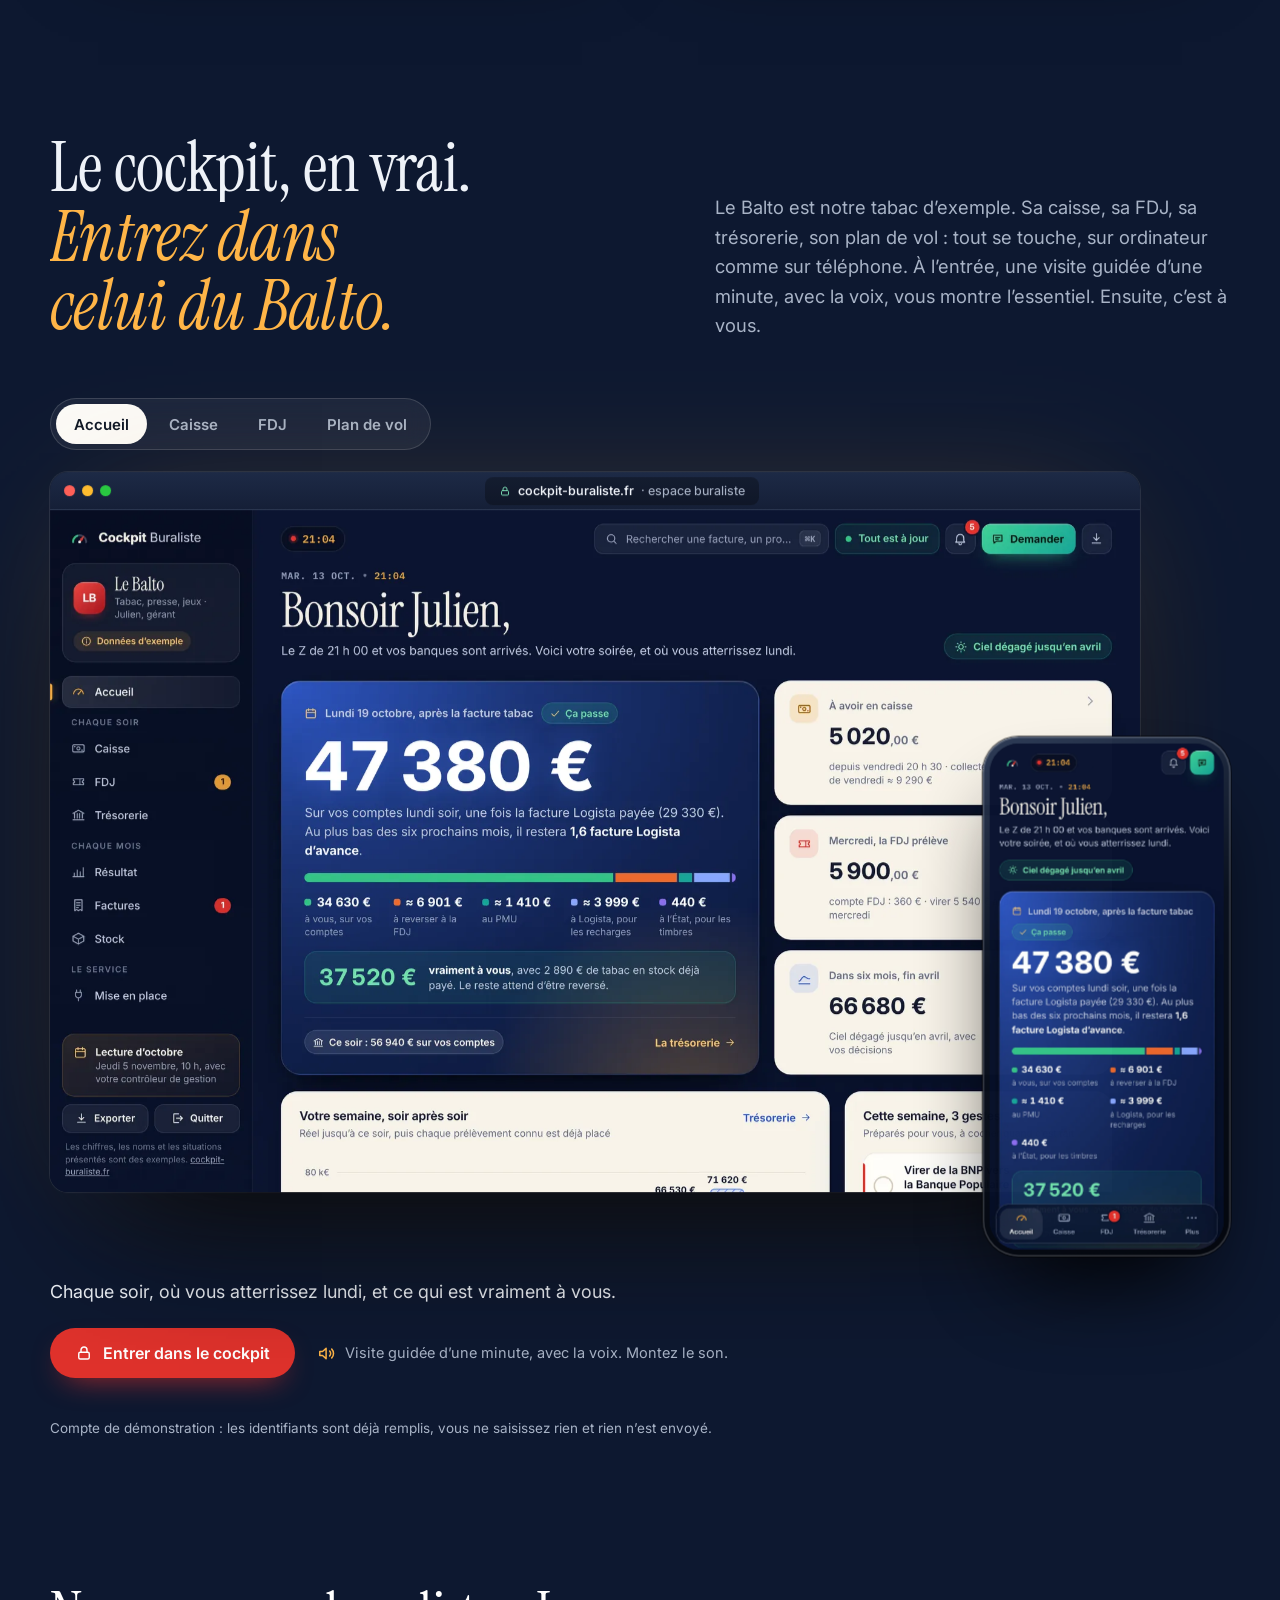
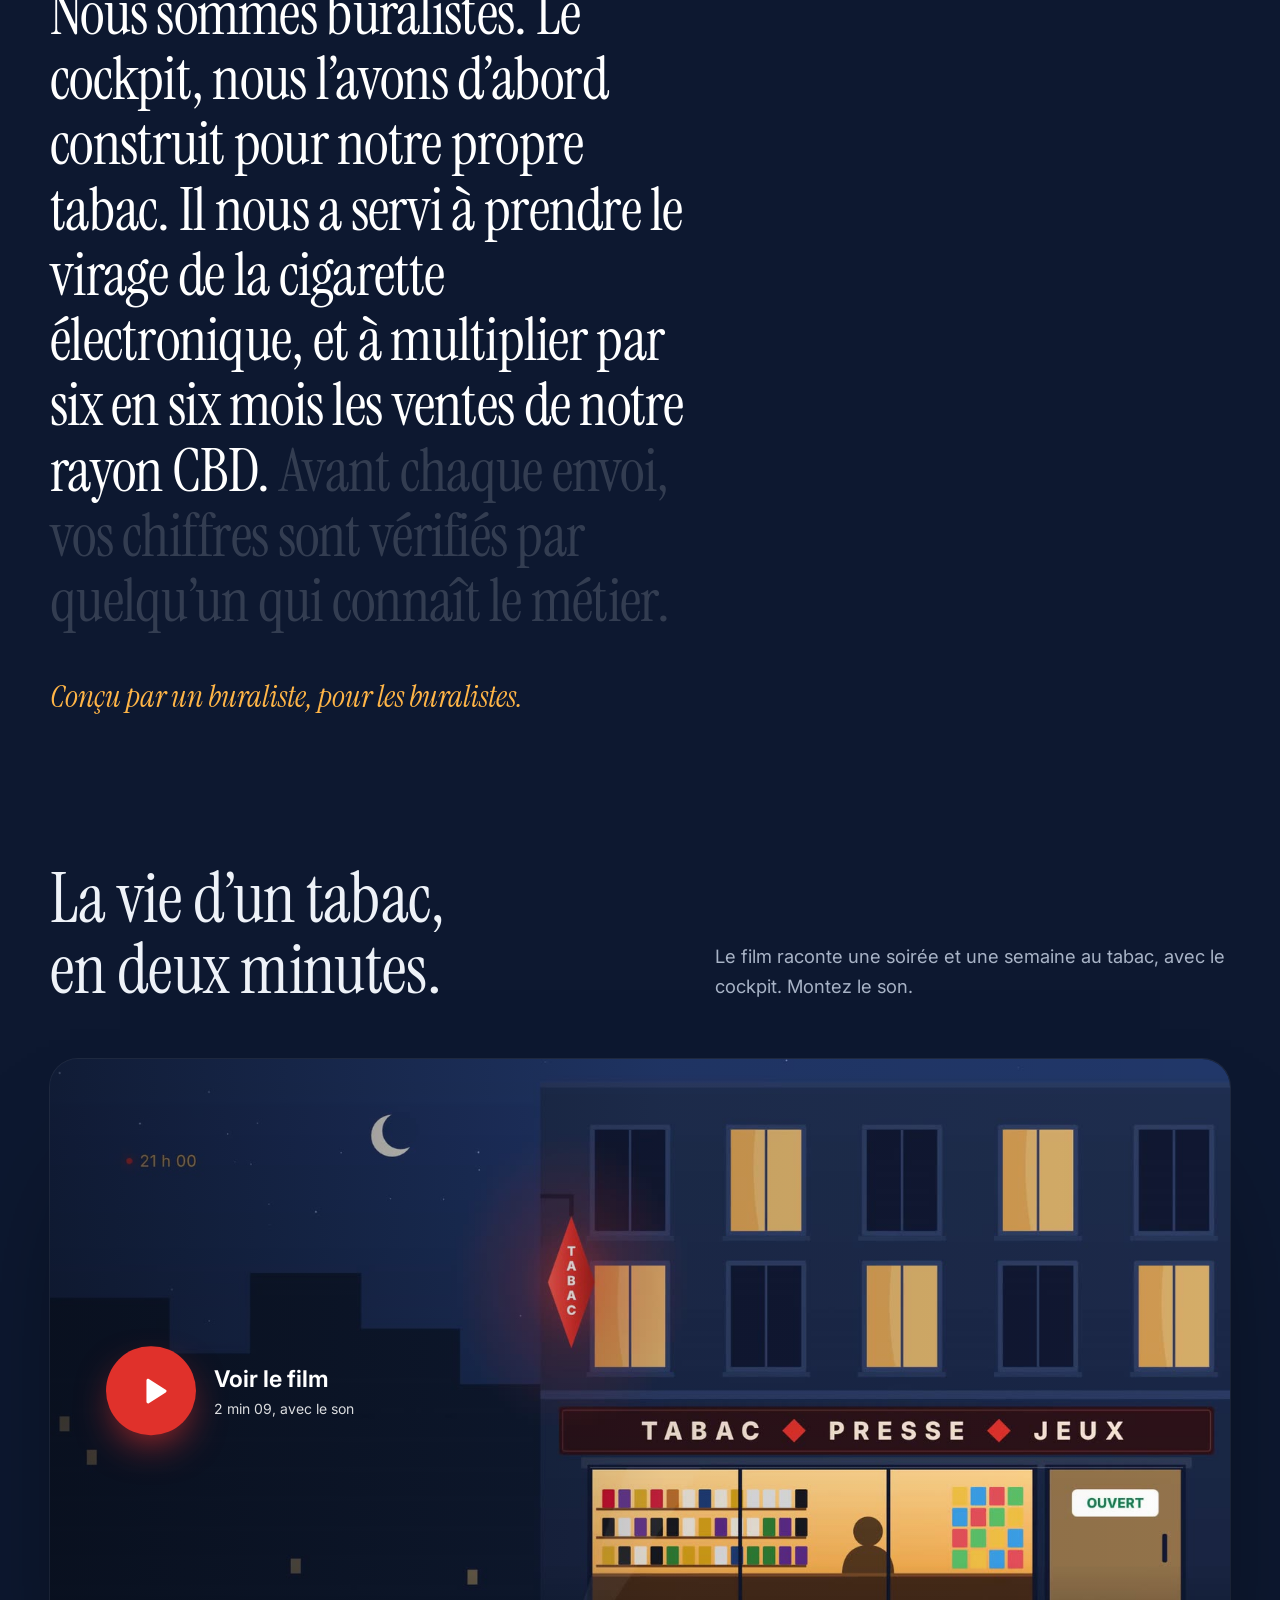
==== commit 39ffed26: "Film du site refait : contrôle FDJ à la semaine et nouvelle accroche - Passage FDJ : le contrôle sur" ====
--- a/index.html
+++ b/index.html
@@ -569,9 +569,9 @@
         <h2 id="t-film">La vie d’un tabac, en deux minutes.</h2>
         <p>Le film raconte une soirée et une semaine au tabac, avec le cockpit. Montez le son.</p>
       </div>
-      <button class="film-carte" type="button" data-film aria-label="Lancer le film, 2 minutes 04, avec le son">
+      <button class="film-carte" type="button" data-film aria-label="Lancer le film, 2 minutes 09, avec le son">
         <img src="affiche.jpg" alt="" loading="lazy" decoding="async" width="1600" height="900">
-        <span class="film-lecture"><span class="rond"><svg class="ic" viewBox="0 0 24 24" aria-hidden="true"><path d="M7 4.8v14.4c0 .8.9 1.3 1.6.9l11.3-7.2a1 1 0 0 0 0-1.8L8.6 3.9C7.9 3.5 7 4 7 4.8z" fill="currentColor" stroke="none"/></svg></span><span><b>Voir le film</b><small>2&nbsp;min&nbsp;04, avec le son</small></span></span>
+        <span class="film-lecture"><span class="rond"><svg class="ic" viewBox="0 0 24 24" aria-hidden="true"><path d="M7 4.8v14.4c0 .8.9 1.3 1.6.9l11.3-7.2a1 1 0 0 0 0-1.8L8.6 3.9C7.9 3.5 7 4 7 4.8z" fill="currentColor" stroke="none"/></svg></span><span><b>Voir le film</b><small>2&nbsp;min&nbsp;09, avec le son</small></span></span>
       </button>
     </div>
   </section>
